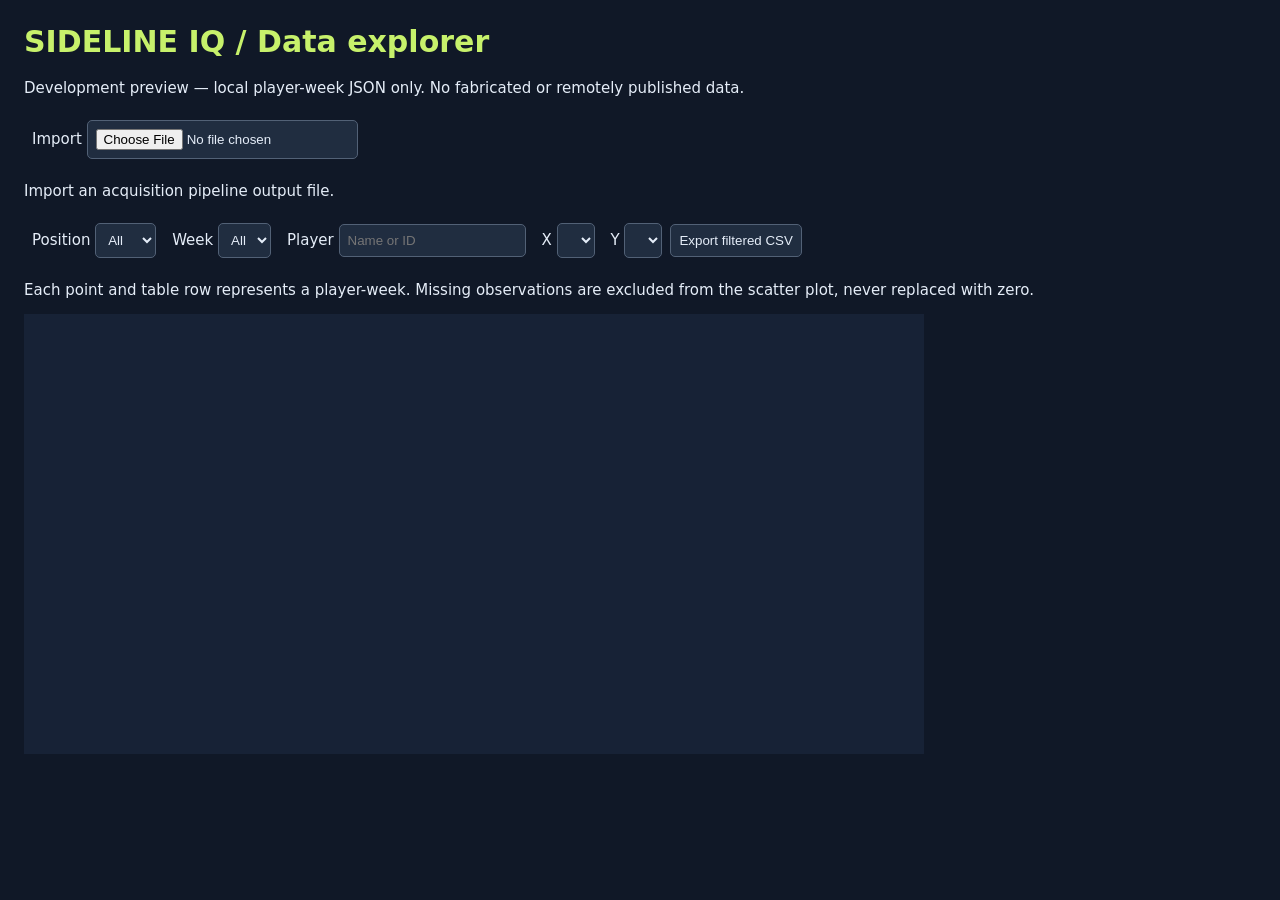
==== explorer-v2.html @ 8eb74c1b "Add local-only V2 explorer support: explorer-v2.html" ====
<!doctype html>
<html lang="en"><meta charset="utf-8"><meta name="viewport" content="width=device-width,initial-scale=1"><title>Sideline IQ | Data explorer preview</title>
<style>body{font:15px system-ui;background:#101827;color:#e5edf8;margin:24px}h1{color:#c7f16b}label{display:inline-block;margin:8px}input,select,button{background:#202d40;color:inherit;border:1px solid #526176;padding:8px;border-radius:5px}table{border-collapse:collapse;width:100%}td,th{padding:8px;text-align:right;border-bottom:1px solid #344156}td:first-child,th:first-child{text-align:left}th{cursor:pointer}section{overflow:auto;max-height:60vh}canvas{width:100%;max-width:900px;background:#172236}#status{white-space:pre-wrap}</style>
<h1>SIDELINE IQ / Data explorer</h1><p>Development preview — local player-week JSON only. No fabricated or remotely published data.</p>
<label>Import <input id="file" type="file" accept=".json"></label><p id="status" role="status">Import an acquisition pipeline output file.</p>
<label>Position <select id="pos"><option>All</option><option>QB</option><option>RB</option><option>WR</option><option>TE</option></select></label><label>Week <select id="week"><option>All</option></select></label><label>Player <input id="search" placeholder="Name or ID"></label><label>X <select id="x"></select></label><label>Y <select id="y"></select></label><button id="export">Export filtered CSV</button>
<p>Each point and table row represents a player-week. Missing observations are excluded from the scatter plot, never replaced with zero.</p><canvas id="chart" width="900" height="440"></canvas><p id="summary"></p><section><table id="table"></table></section>
<script>
'use strict';
const $=id=>document.getElementById(id), finite=v=>typeof v==='number'&&Number.isFinite(v), name=r=>r.player_display_name||r.player_name||r.player_id;
let rows=[],metrics=[],filtered=[],sort='week',direction=-1;
function options(el,values){el.replaceChildren(...values.map(v=>new Option(v,v)))}
function validate(p){if(!p||!Array.isArray(p.rows)||!p.rows.length||p.row_count!==p.rows.length)throw Error('Invalid or empty player-week payload');const seen=new Set();for(const r of p.rows){if(!r.player_id||!['QB','RB','WR','TE'].includes(r.position)||!Number.isInteger(r.week)||r.week<1||r.week>18||r.season!==p.season)throw Error('Invalid identity');const k=r.player_id+'|'+r.week;if(seen.has(k))throw Error('Duplicate '+k);seen.add(k)}return p.rows}
$('file').onchange=async()=>{try{const p=JSON.parse(await $('file').files[0].text());rows=validate(p);metrics=[...new Set(rows.flatMap(r=>Object.keys(r).filter(k=>finite(r[k])&&!['season','week'].includes(k))))].sort();if(!metrics.length)throw Error('No numeric metrics');options($('week'),['All',...new Set(rows.map(r=>r.week).sort((a,b)=>a-b))]);options($('x'),metrics);options($('y'),metrics);if(metrics.includes('targets'))$('x').value='targets';if(metrics.includes('receiving_yards'))$('y').value='receiving_yards';$('status').textContent=p.season+' | '+rows.length+' player-weeks | '+metrics.length+' numeric metrics | '+(p.source||'source unspecified');render()}catch(e){rows=[];metrics=[];filtered=[];$('status').textContent=e.message;$('table').replaceChildren();$('summary').textContent='';$('chart').getContext('2d').clearRect(0,0,900,440)}};
function render(){if(!rows.length)return;const q=$('search').value.toLowerCase();filtered=rows.filter(r=>($('pos').value==='All'||r.position===$('pos').value)&&($('week').value==='All'||String(r.week)===$('week').value)&&(!q||name(r).toLowerCase().includes(q)||r.player_id.includes(q)));const cols=[...new Set(['player','position','week','team',$('x').value,$('y').value])];const val=(r,k)=>k==='player'?name(r):k==='team'?(r.team||r.recent_team):r[k];filtered.sort((a,b)=>{const x=val(a,sort),y=val(b,sort);if(x==null)return y==null?0:1;if(y==null)return -1;return direction*(typeof x==='number'&&typeof y==='number'?x-y:String(x).localeCompare(String(y)))});const t=$('table');t.replaceChildren();const head=t.createTHead().insertRow();for(const k of cols){const th=document.createElement('th');th.textContent=k;th.tabIndex=0;th.onclick=()=>{direction=sort===k?-direction:-1;sort=k;render()};th.onkeydown=e=>{if(e.key==='Enter')th.click()};head.append(th)}const body=t.createTBody();for(const r of filtered.slice(0,500)){const tr=body.insertRow();for(const k of cols){const v=val(r,k);tr.insertCell().textContent=v==null?'—':finite(v)?String(Math.round(v*1000)/1000):String(v)}}plot();$('summary').textContent=filtered.length+' matching player-weeks; displaying up to 500 rows. CSV includes all matches.'}
function plot(){const c=$('chart'),g=c.getContext('2d'),x=$('x').value,y=$('y').value;g.clearRect(0,0,c.width,c.height);const p=filtered.filter(r=>finite(r[x])&&finite(r[y]));g.fillStyle='#cbd5e1';g.font='14px system-ui';if(!p.length){g.fillText('No complete observations',30,40);return}const xs=p.map(r=>r[x]),ys=p.map(r=>r[y]);let lo=Math.min(...xs),hi=Math.max(...xs),bot=Math.min(...ys),top=Math.max(...ys);if(lo===hi){lo--;hi++}if(bot===top){bot--;top++}const px=v=>70+(v-lo)/(hi-lo)*790,py=v=>380-(v-bot)/(top-bot)*340;g.strokeStyle='#94a3b8';g.beginPath();g.moveTo(70,40);g.lineTo(70,380);g.lineTo(860,380);g.stroke();for(let i=0;i<=5;i++){g.fillText((lo+(hi-lo)*i/5).toFixed(1),px(lo+(hi-lo)*i/5)-15,400);g.fillText((bot+(top-bot)*i/5).toFixed(1),4,py(bot+(top-bot)*i/5))}g.fillText(x,380,426);g.fillText(y,70,20);g.fillStyle='#c7f16b99';for(const r of p){g.beginPath();g.arc(px(r[x]),py(r[y]),3,0,Math.PI*2);g.fill()}}
for(const id of ['pos','week','search','x','y'])$(id).addEventListener('input',render);
$('export').onclick=()=>{if(!filtered.length)return;const cols=[...new Set(filtered.flatMap(Object.keys))];const quote=v=>{let s=String(v??'');if(typeof v==='string'&&/^[=+@\-\t\r]/.test(s))s="'"+s;return '"'+s.replaceAll('"','""')+'"'};const csv=[cols.map(quote).join(','),...filtered.map(r=>cols.map(k=>quote(r[k])).join(','))].join('\n');const url=URL.createObjectURL(new Blob([csv],{type:'text/csv'}));const a=document.createElement('a');a.href=url;a.download='sideline-player-week.csv';a.click();setTimeout(()=>URL.revokeObjectURL(url),1000)};
</script></html>
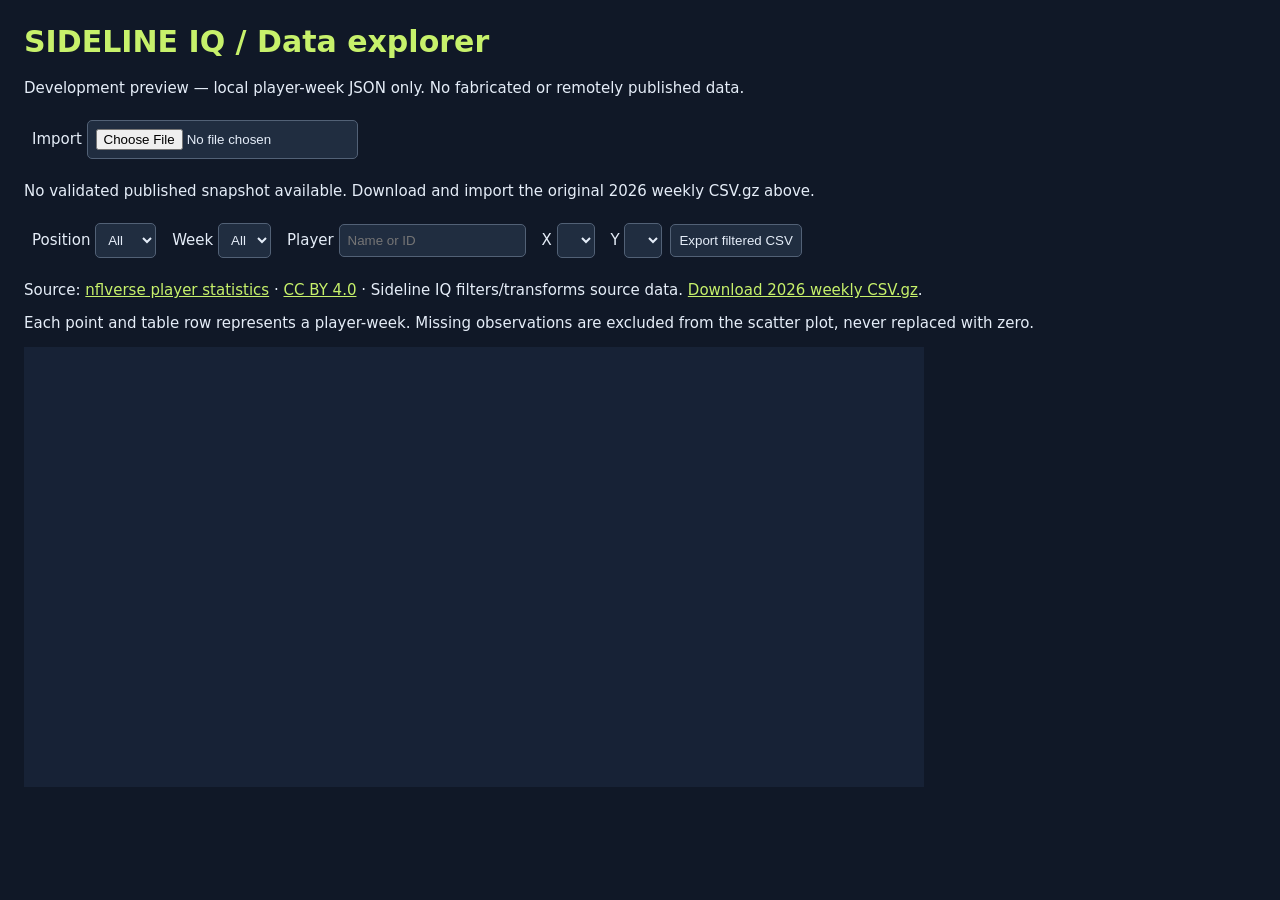
==== commit 460664f5: "Prepare static 2026 snapshot loading and direct CSV/gzip import" ====
--- a/explorer-v2.html
+++ b/explorer-v2.html
@@ -2,16 +2,33 @@
 <html lang="en"><meta charset="utf-8"><meta name="viewport" content="width=device-width,initial-scale=1"><title>Sideline IQ | Data explorer preview</title>
 <style>body{font:15px system-ui;background:#101827;color:#e5edf8;margin:24px}h1{color:#c7f16b}label{display:inline-block;margin:8px}input,select,button{background:#202d40;color:inherit;border:1px solid #526176;padding:8px;border-radius:5px}table{border-collapse:collapse;width:100%}td,th{padding:8px;text-align:right;border-bottom:1px solid #344156}td:first-child,th:first-child{text-align:left}th{cursor:pointer}section{overflow:auto;max-height:60vh}canvas{width:100%;max-width:900px;background:#172236}#status{white-space:pre-wrap}</style>
 <h1>SIDELINE IQ / Data explorer</h1><p>Development preview — local player-week JSON only. No fabricated or remotely published data.</p>
-<label>Import <input id="file" type="file" accept=".json"></label><p id="status" role="status">Import an acquisition pipeline output file.</p>
+<label>Import <input id="file" type="file" accept=".json,.csv,.gz"></label><p id="status" role="status">Looking for an approved 2026 snapshot. You can also import an original nflverse CSV or CSV.gz.</p>
 <label>Position <select id="pos"><option>All</option><option>QB</option><option>RB</option><option>WR</option><option>TE</option></select></label><label>Week <select id="week"><option>All</option></select></label><label>Player <input id="search" placeholder="Name or ID"></label><label>X <select id="x"></select></label><label>Y <select id="y"></select></label><button id="export">Export filtered CSV</button>
-<p>Each point and table row represents a player-week. Missing observations are excluded from the scatter plot, never replaced with zero.</p><canvas id="chart" width="900" height="440"></canvas><p id="summary"></p><section><table id="table"></table></section>
+<p>Source: <a style="color:#c7f16b" href="https://github.com/nflverse/nflverse-data/releases/tag/stats_player">nflverse player statistics</a> · <a style="color:#c7f16b" href="https://creativecommons.org/licenses/by/4.0/">CC BY 4.0</a> · Sideline IQ filters/transforms source data. <a style="color:#c7f16b" href="https://github.com/nflverse/nflverse-data/releases/download/stats_player/stats_player_week_2026.csv.gz">Download 2026 weekly CSV.gz</a>.</p><p>Each point and table row represents a player-week. Missing observations are excluded from the scatter plot, never replaced with zero.</p><canvas id="chart" width="900" height="440"></canvas><p id="summary"></p><section><table id="table"></table></section>
 <script>
 'use strict';
 const $=id=>document.getElementById(id), finite=v=>typeof v==='number'&&Number.isFinite(v), name=r=>r.player_display_name||r.player_name||r.player_id;
 let rows=[],metrics=[],filtered=[],sort='week',direction=-1;
 function options(el,values){el.replaceChildren(...values.map(v=>new Option(v,v)))}
 function validate(p){if(!p||!Array.isArray(p.rows)||!p.rows.length||p.row_count!==p.rows.length)throw Error('Invalid or empty player-week payload');const seen=new Set();for(const r of p.rows){if(!r.player_id||!['QB','RB','WR','TE'].includes(r.position)||!Number.isInteger(r.week)||r.week<1||r.week>18||r.season!==p.season)throw Error('Invalid identity');const k=r.player_id+'|'+r.week;if(seen.has(k))throw Error('Duplicate '+k);seen.add(k)}return p.rows}
-$('file').onchange=async()=>{try{const p=JSON.parse(await $('file').files[0].text());rows=validate(p);metrics=[...new Set(rows.flatMap(r=>Object.keys(r).filter(k=>finite(r[k])&&!['season','week'].includes(k))))].sort();if(!metrics.length)throw Error('No numeric metrics');options($('week'),['All',...new Set(rows.map(r=>r.week).sort((a,b)=>a-b))]);options($('x'),metrics);options($('y'),metrics);if(metrics.includes('targets'))$('x').value='targets';if(metrics.includes('receiving_yards'))$('y').value='receiving_yards';$('status').textContent=p.season+' | '+rows.length+' player-weeks | '+metrics.length+' numeric metrics | '+(p.source||'source unspecified');render()}catch(e){rows=[];metrics=[];filtered=[];$('status').textContent=e.message;$('table').replaceChildren();$('summary').textContent='';$('chart').getContext('2d').clearRect(0,0,900,440)}};
+function csvRows(text){
+ const out=[];let row=[],field='',quoted=false;
+ text=text.replace(/^\uFEFF/,'');
+ for(let i=0;i<text.length;i++){const ch=text[i];if(quoted){if(ch==='"'){if(text[i+1]==='"'){field+='"';i++}else quoted=false}else field+=ch}else if(ch==='"'&&field===''){quoted=true}else if(ch===','){row.push(field);field=''}else if(ch==='\n'||ch==='\r'){if(ch==='\r'&&text[i+1]==='\n')i++;row.push(field);if(row.some(v=>v!==''))out.push(row);row=[];field=''}else field+=ch}
+ if(quoted)throw Error('Unterminated CSV quote');if(row.length||field!==''){row.push(field);out.push(row)}return out;
+}
+function parseWeekly(text){
+ const [header,...data]=csvRows(text), required=['player_id','position','season_type','season','week'];
+ if(!header||required.some(k=>!header.includes(k))||new Set(header).size!==header.length)throw Error('Missing or duplicate required CSV columns');
+ const identity=new Set(['player_id','player_name','player_display_name','position','position_group','team','recent_team','opponent_team','season_type','headshot_url']);
+ const rows=[];for(const values of data){if(values.length!==header.length)throw Error('Malformed CSV row');const r=Object.fromEntries(header.map((k,i)=>[k,values[i]]));if(!['QB','RB','WR','TE'].includes(r.position)||r.season_type!=='REG'||r.season!=='2026')continue;
+ for(const k of header){if(identity.has(k))r[k]=r[k]||null;else r[k]=r[k].trim()!==''&&Number.isFinite(Number(r[k]))?Number(r[k]):null}rows.push(r)}
+ return {season:2026,source:'nflverse weekly player statistics (local CSV import; CC BY 4.0)',row_count:rows.length,rows};
+}
+function acceptPayload(p){rows=validate(p);metrics=[...new Set(rows.flatMap(r=>Object.keys(r).filter(k=>finite(r[k])&&!['season','week'].includes(k))))].sort();if(!metrics.length)throw Error('No numeric metrics');options($('week'),['All',...new Set(rows.map(r=>r.week).sort((a,b)=>a-b))]);options($('x'),metrics);options($('y'),metrics);if(metrics.includes('targets'))$('x').value='targets';if(metrics.includes('receiving_yards'))$('y').value='receiving_yards';$('status').textContent=p.season+' | '+rows.length+' player-weeks | '+metrics.length+' numeric metrics | '+(p.source||'source unspecified');render()}
+function showError(e){rows=[];metrics=[];filtered=[];$('status').textContent=e.message;$('table').replaceChildren();$('summary').textContent='';$('chart').getContext('2d').clearRect(0,0,900,440)}
+$('file').onchange=async()=>{try{const f=$('file').files[0];if(!f)return;let text;if(f.name.toLowerCase().endsWith('.gz')){if(typeof DecompressionStream==='undefined')throw Error('Your browser cannot decompress gzip. Extract the CSV first.');text=await new Response(f.stream().pipeThrough(new DecompressionStream('gzip'))).text()}else text=await f.text();acceptPayload(f.name.toLowerCase().endsWith('.json')?JSON.parse(text):parseWeekly(text))}catch(e){showError(e)}};
+(async()=>{try{const response=await fetch('./data/v2/player-week-2026.json',{cache:'no-cache'});if(!response.ok)throw Error('No published snapshot yet');acceptPayload(await response.json())}catch(e){if(!rows.length)$('status').textContent='No validated published snapshot available. Download and import the original 2026 weekly CSV.gz above.'}})();
 function render(){if(!rows.length)return;const q=$('search').value.toLowerCase();filtered=rows.filter(r=>($('pos').value==='All'||r.position===$('pos').value)&&($('week').value==='All'||String(r.week)===$('week').value)&&(!q||name(r).toLowerCase().includes(q)||r.player_id.includes(q)));const cols=[...new Set(['player','position','week','team',$('x').value,$('y').value])];const val=(r,k)=>k==='player'?name(r):k==='team'?(r.team||r.recent_team):r[k];filtered.sort((a,b)=>{const x=val(a,sort),y=val(b,sort);if(x==null)return y==null?0:1;if(y==null)return -1;return direction*(typeof x==='number'&&typeof y==='number'?x-y:String(x).localeCompare(String(y)))});const t=$('table');t.replaceChildren();const head=t.createTHead().insertRow();for(const k of cols){const th=document.createElement('th');th.textContent=k;th.tabIndex=0;th.onclick=()=>{direction=sort===k?-direction:-1;sort=k;render()};th.onkeydown=e=>{if(e.key==='Enter')th.click()};head.append(th)}const body=t.createTBody();for(const r of filtered.slice(0,500)){const tr=body.insertRow();for(const k of cols){const v=val(r,k);tr.insertCell().textContent=v==null?'—':finite(v)?String(Math.round(v*1000)/1000):String(v)}}plot();$('summary').textContent=filtered.length+' matching player-weeks; displaying up to 500 rows. CSV includes all matches.'}
 function plot(){const c=$('chart'),g=c.getContext('2d'),x=$('x').value,y=$('y').value;g.clearRect(0,0,c.width,c.height);const p=filtered.filter(r=>finite(r[x])&&finite(r[y]));g.fillStyle='#cbd5e1';g.font='14px system-ui';if(!p.length){g.fillText('No complete observations',30,40);return}const xs=p.map(r=>r[x]),ys=p.map(r=>r[y]);let lo=Math.min(...xs),hi=Math.max(...xs),bot=Math.min(...ys),top=Math.max(...ys);if(lo===hi){lo--;hi++}if(bot===top){bot--;top++}const px=v=>70+(v-lo)/(hi-lo)*790,py=v=>380-(v-bot)/(top-bot)*340;g.strokeStyle='#94a3b8';g.beginPath();g.moveTo(70,40);g.lineTo(70,380);g.lineTo(860,380);g.stroke();for(let i=0;i<=5;i++){g.fillText((lo+(hi-lo)*i/5).toFixed(1),px(lo+(hi-lo)*i/5)-15,400);g.fillText((bot+(top-bot)*i/5).toFixed(1),4,py(bot+(top-bot)*i/5))}g.fillText(x,380,426);g.fillText(y,70,20);g.fillStyle='#c7f16b99';for(const r of p){g.beginPath();g.arc(px(r[x]),py(r[y]),3,0,Math.PI*2);g.fill()}}
 for(const id of ['pos','week','search','x','y'])$(id).addEventListener('input',render);
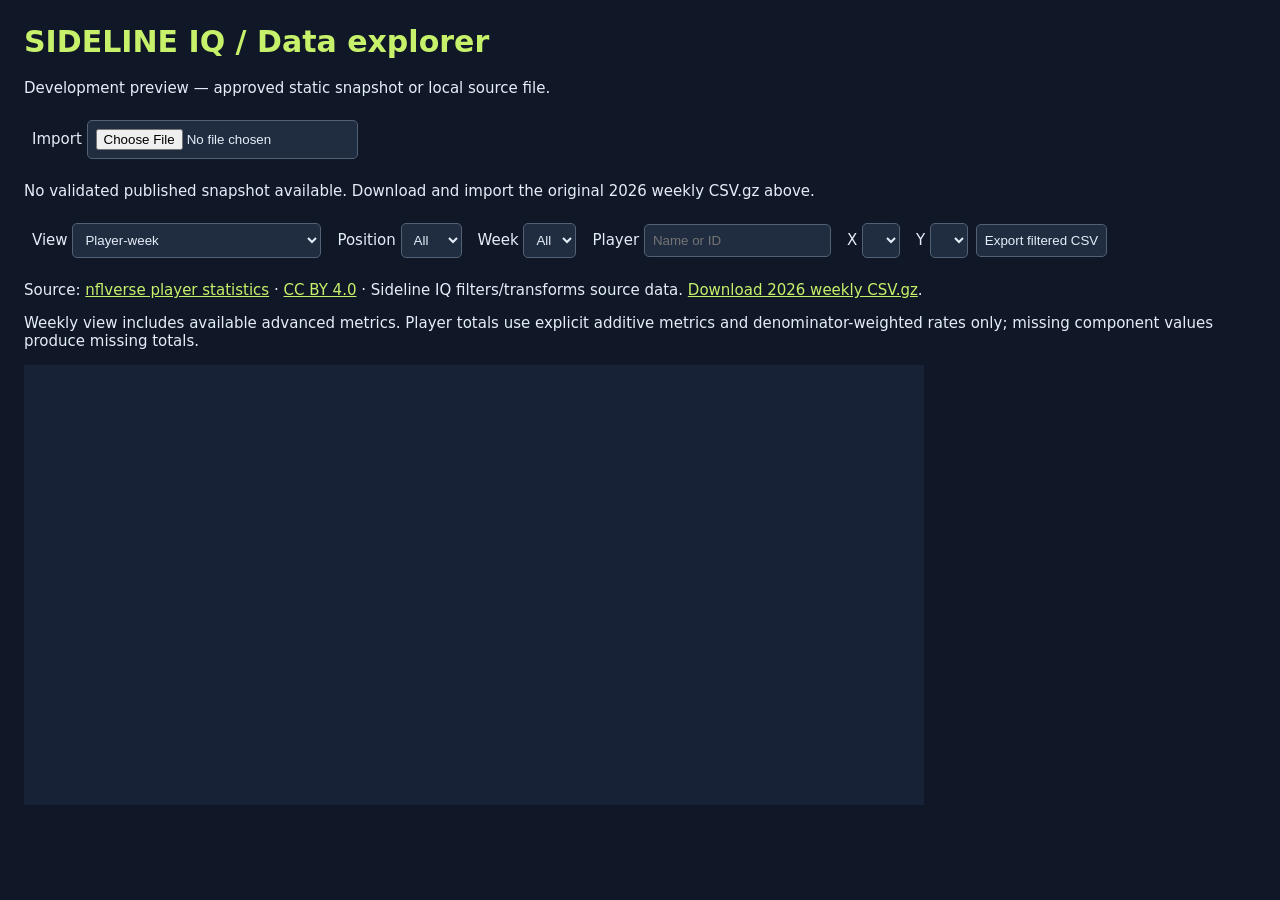
==== commit 640d63d8: "Expose player totals through selected week with safe aggregation" ====
--- a/explorer-v2.html
+++ b/explorer-v2.html
@@ -1,10 +1,11 @@
 <!doctype html>
 <html lang="en"><meta charset="utf-8"><meta name="viewport" content="width=device-width,initial-scale=1"><title>Sideline IQ | Data explorer preview</title>
 <style>body{font:15px system-ui;background:#101827;color:#e5edf8;margin:24px}h1{color:#c7f16b}label{display:inline-block;margin:8px}input,select,button{background:#202d40;color:inherit;border:1px solid #526176;padding:8px;border-radius:5px}table{border-collapse:collapse;width:100%}td,th{padding:8px;text-align:right;border-bottom:1px solid #344156}td:first-child,th:first-child{text-align:left}th{cursor:pointer}section{overflow:auto;max-height:60vh}canvas{width:100%;max-width:900px;background:#172236}#status{white-space:pre-wrap}</style>
-<h1>SIDELINE IQ / Data explorer</h1><p>Development preview — local player-week JSON only. No fabricated or remotely published data.</p>
+<h1>SIDELINE IQ / Data explorer</h1><p>Development preview — approved static snapshot or local source file.</p>
 <label>Import <input id="file" type="file" accept=".json,.csv,.gz"></label><p id="status" role="status">Looking for an approved 2026 snapshot. You can also import an original nflverse CSV or CSV.gz.</p>
-<label>Position <select id="pos"><option>All</option><option>QB</option><option>RB</option><option>WR</option><option>TE</option></select></label><label>Week <select id="week"><option>All</option></select></label><label>Player <input id="search" placeholder="Name or ID"></label><label>X <select id="x"></select></label><label>Y <select id="y"></select></label><button id="export">Export filtered CSV</button>
-<p>Source: <a style="color:#c7f16b" href="https://github.com/nflverse/nflverse-data/releases/tag/stats_player">nflverse player statistics</a> · <a style="color:#c7f16b" href="https://creativecommons.org/licenses/by/4.0/">CC BY 4.0</a> · Sideline IQ filters/transforms source data. <a style="color:#c7f16b" href="https://github.com/nflverse/nflverse-data/releases/download/stats_player/stats_player_week_2026.csv.gz">Download 2026 weekly CSV.gz</a>.</p><p>Each point and table row represents a player-week. Missing observations are excluded from the scatter plot, never replaced with zero.</p><canvas id="chart" width="900" height="440"></canvas><p id="summary"></p><section><table id="table"></table></section>
+<label>View <select id="grain"><option value="weekly">Player-week</option><option value="season">Player totals through selected week</option></select></label><label>Position <select id="pos"><option>All</option><option>QB</option><option>RB</option><option>WR</option><option>TE</option></select></label><label>Week <select id="week"><option>All</option></select></label><label>Player <input id="search" placeholder="Name or ID"></label><label>X <select id="x"></select></label><label>Y <select id="y"></select></label><button id="export">Export filtered CSV</button>
+<p>Source: <a style="color:#c7f16b" href="https://github.com/nflverse/nflverse-data/releases/tag/stats_player">nflverse player statistics</a> · <a style="color:#c7f16b" href="https://creativecommons.org/licenses/by/4.0/">CC BY 4.0</a> · Sideline IQ filters/transforms source data. <a style="color:#c7f16b" href="https://github.com/nflverse/nflverse-data/releases/download/stats_player/stats_player_week_2026.csv.gz">Download 2026 weekly CSV.gz</a>.</p><p>Weekly view includes available advanced metrics. Player totals use explicit additive metrics and denominator-weighted rates only; missing component values produce missing totals.</p><canvas id="chart" width="900" height="440"></canvas><p id="summary"></p><section><table id="table"></table></section>
+<script src="assets/aggregate-v2.js"></script>
 <script>
 'use strict';
 const $=id=>document.getElementById(id), finite=v=>typeof v==='number'&&Number.isFinite(v), name=r=>r.player_display_name||r.player_name||r.player_id;
@@ -20,17 +21,17 @@
 function parseWeekly(text){
  const [header,...data]=csvRows(text), required=['player_id','position','season_type','season','week'];
  if(!header||required.some(k=>!header.includes(k))||new Set(header).size!==header.length)throw Error('Missing or duplicate required CSV columns');
- const identity=new Set(['player_id','player_name','player_display_name','position','position_group','team','recent_team','opponent_team','season_type','headshot_url']);
+ const identity=new Set(['player_id','player_name','player_display_name','position','position_group','team','recent_team','opponent_team','season_type','headshot_url','game_id']);
  const rows=[];for(const values of data){if(values.length!==header.length)throw Error('Malformed CSV row');const r=Object.fromEntries(header.map((k,i)=>[k,values[i]]));if(!['QB','RB','WR','TE'].includes(r.position)||r.season_type!=='REG'||r.season!=='2026')continue;
  for(const k of header){if(identity.has(k))r[k]=r[k]||null;else r[k]=r[k].trim()!==''&&Number.isFinite(Number(r[k]))?Number(r[k]):null}rows.push(r)}
  return {season:2026,source:'nflverse weekly player statistics (local CSV import; CC BY 4.0)',row_count:rows.length,rows};
 }
-function acceptPayload(p){rows=validate(p);metrics=[...new Set(rows.flatMap(r=>Object.keys(r).filter(k=>finite(r[k])&&!['season','week'].includes(k))))].sort();if(!metrics.length)throw Error('No numeric metrics');options($('week'),['All',...new Set(rows.map(r=>r.week).sort((a,b)=>a-b))]);options($('x'),metrics);options($('y'),metrics);if(metrics.includes('targets'))$('x').value='targets';if(metrics.includes('receiving_yards'))$('y').value='receiving_yards';$('status').textContent=p.season+' | '+rows.length+' player-weeks | '+metrics.length+' numeric metrics | '+(p.source||'source unspecified');render()}
+function acceptPayload(p){rows=validate(p);metrics=[...new Set(rows.flatMap(r=>Object.keys(r).filter(k=>finite(r[k])&&!['season','week'].includes(k))))].sort();if(!metrics.length)throw Error('No numeric metrics');options($('week'),['All',...new Set(rows.map(r=>r.week).sort((a,b)=>a-b))]);$('grain').value='weekly';options($('x'),metrics);options($('y'),metrics);if(metrics.includes('targets'))$('x').value='targets';if(metrics.includes('receiving_yards'))$('y').value='receiving_yards';$('status').textContent=p.season+' | '+rows.length+' player-weeks | '+metrics.length+' numeric metrics | '+(p.source||'source unspecified');render()}
 function showError(e){rows=[];metrics=[];filtered=[];$('status').textContent=e.message;$('table').replaceChildren();$('summary').textContent='';$('chart').getContext('2d').clearRect(0,0,900,440)}
 $('file').onchange=async()=>{try{const f=$('file').files[0];if(!f)return;let text;if(f.name.toLowerCase().endsWith('.gz')){if(typeof DecompressionStream==='undefined')throw Error('Your browser cannot decompress gzip. Extract the CSV first.');text=await new Response(f.stream().pipeThrough(new DecompressionStream('gzip'))).text()}else text=await f.text();acceptPayload(f.name.toLowerCase().endsWith('.json')?JSON.parse(text):parseWeekly(text))}catch(e){showError(e)}};
-(async()=>{try{const response=await fetch('./data/v2/player-week-2026.json',{cache:'no-cache'});if(!response.ok)throw Error('No published snapshot yet');acceptPayload(await response.json())}catch(e){if(!rows.length)$('status').textContent='No validated published snapshot available. Download and import the original 2026 weekly CSV.gz above.'}})();
-function render(){if(!rows.length)return;const q=$('search').value.toLowerCase();filtered=rows.filter(r=>($('pos').value==='All'||r.position===$('pos').value)&&($('week').value==='All'||String(r.week)===$('week').value)&&(!q||name(r).toLowerCase().includes(q)||r.player_id.includes(q)));const cols=[...new Set(['player','position','week','team',$('x').value,$('y').value])];const val=(r,k)=>k==='player'?name(r):k==='team'?(r.team||r.recent_team):r[k];filtered.sort((a,b)=>{const x=val(a,sort),y=val(b,sort);if(x==null)return y==null?0:1;if(y==null)return -1;return direction*(typeof x==='number'&&typeof y==='number'?x-y:String(x).localeCompare(String(y)))});const t=$('table');t.replaceChildren();const head=t.createTHead().insertRow();for(const k of cols){const th=document.createElement('th');th.textContent=k;th.tabIndex=0;th.onclick=()=>{direction=sort===k?-direction:-1;sort=k;render()};th.onkeydown=e=>{if(e.key==='Enter')th.click()};head.append(th)}const body=t.createTBody();for(const r of filtered.slice(0,500)){const tr=body.insertRow();for(const k of cols){const v=val(r,k);tr.insertCell().textContent=v==null?'—':finite(v)?String(Math.round(v*1000)/1000):String(v)}}plot();$('summary').textContent=filtered.length+' matching player-weeks; displaying up to 500 rows. CSV includes all matches.'}
+(async()=>{try{const response=await fetch('./data/v2/player-week-2026.json',{cache:'no-cache'});if(!response.ok)throw Error('No published snapshot yet');const payload=await response.json();if(!$('file').files.length)acceptPayload(payload)}catch(e){if(!rows.length)$('status').textContent='No validated published snapshot available. Download and import the original 2026 weekly CSV.gz above.'}})();
+function render(){if(!rows.length)return;const q=$('search').value.toLowerCase(),season=$('grain').value==='season';const eligible=rows.filter(r=>$('week').value==='All'||(season?r.week<=Number($('week').value):String(r.week)===$('week').value));const view=season?SidelineAggregate.aggregate(eligible):eligible;const available=[...new Set(view.flatMap(r=>Object.keys(r).filter(k=>finite(r[k])&&!['season','week'].includes(k))))].sort();for(const id of ['x','y']){const el=$(id),old=el.value;if(Array.from(el.options).map(o=>o.value).join('|')!==available.join('|')){options(el,available);if(available.includes(old))el.value=old}}filtered=view.filter(r=>($('pos').value==='All'||r.position===$('pos').value)&&(!q||name(r).toLowerCase().includes(q)||r.player_id.includes(q)));const cols=[...new Set(['player','position','week','team',...(season?['observed_weeks']:[]),$('x').value,$('y').value])];const val=(r,k)=>k==='player'?name(r):k==='team'?(r.team||r.recent_team):r[k];filtered.sort((a,b)=>{const x=val(a,sort),y=val(b,sort);if(x==null)return y==null?0:1;if(y==null)return -1;return direction*(typeof x==='number'&&typeof y==='number'?x-y:String(x).localeCompare(String(y)))});const t=$('table');t.replaceChildren();const head=t.createTHead().insertRow();for(const k of cols){const th=document.createElement('th');th.textContent=k;th.tabIndex=0;th.onclick=()=>{direction=sort===k?-direction:-1;sort=k;render()};th.onkeydown=e=>{if(e.key==='Enter')th.click()};head.append(th)}const body=t.createTBody();for(const r of filtered.slice(0,500)){const tr=body.insertRow();for(const k of cols){const v=val(r,k);tr.insertCell().textContent=v==null?'—':finite(v)?String(Math.round(v*1000)/1000):String(v)}}plot();$('summary').textContent=filtered.length+(season?' matching player totals':' matching player-weeks')+'; displaying up to 500 rows. CSV includes all matches.'}
 function plot(){const c=$('chart'),g=c.getContext('2d'),x=$('x').value,y=$('y').value;g.clearRect(0,0,c.width,c.height);const p=filtered.filter(r=>finite(r[x])&&finite(r[y]));g.fillStyle='#cbd5e1';g.font='14px system-ui';if(!p.length){g.fillText('No complete observations',30,40);return}const xs=p.map(r=>r[x]),ys=p.map(r=>r[y]);let lo=Math.min(...xs),hi=Math.max(...xs),bot=Math.min(...ys),top=Math.max(...ys);if(lo===hi){lo--;hi++}if(bot===top){bot--;top++}const px=v=>70+(v-lo)/(hi-lo)*790,py=v=>380-(v-bot)/(top-bot)*340;g.strokeStyle='#94a3b8';g.beginPath();g.moveTo(70,40);g.lineTo(70,380);g.lineTo(860,380);g.stroke();for(let i=0;i<=5;i++){g.fillText((lo+(hi-lo)*i/5).toFixed(1),px(lo+(hi-lo)*i/5)-15,400);g.fillText((bot+(top-bot)*i/5).toFixed(1),4,py(bot+(top-bot)*i/5))}g.fillText(x,380,426);g.fillText(y,70,20);g.fillStyle='#c7f16b99';for(const r of p){g.beginPath();g.arc(px(r[x]),py(r[y]),3,0,Math.PI*2);g.fill()}}
-for(const id of ['pos','week','search','x','y'])$(id).addEventListener('input',render);
-$('export').onclick=()=>{if(!filtered.length)return;const cols=[...new Set(filtered.flatMap(Object.keys))];const quote=v=>{let s=String(v??'');if(typeof v==='string'&&/^[=+@\-\t\r]/.test(s))s="'"+s;return '"'+s.replaceAll('"','""')+'"'};const csv=[cols.map(quote).join(','),...filtered.map(r=>cols.map(k=>quote(r[k])).join(','))].join('\n');const url=URL.createObjectURL(new Blob([csv],{type:'text/csv'}));const a=document.createElement('a');a.href=url;a.download='sideline-player-week.csv';a.click();setTimeout(()=>URL.revokeObjectURL(url),1000)};
+for(const id of ['grain','pos','week','search','x','y'])$(id).addEventListener('input',render);
+$('export').onclick=()=>{if(!filtered.length)return;const cols=[...new Set(filtered.flatMap(Object.keys))];const quote=v=>{let s=String(v??'');if(typeof v==='string'&&/^[=+@\-\t\r]/.test(s))s="'"+s;return '"'+s.replaceAll('"','""')+'"'};const csv=[cols.map(quote).join(','),...filtered.map(r=>cols.map(k=>quote(r[k])).join(','))].join('\n');const url=URL.createObjectURL(new Blob([csv],{type:'text/csv'}));const a=document.createElement('a');a.href=url;a.download='sideline-'+$('grain').value+'.csv';a.click();setTimeout(()=>URL.revokeObjectURL(url),1000)};
 </script></html>
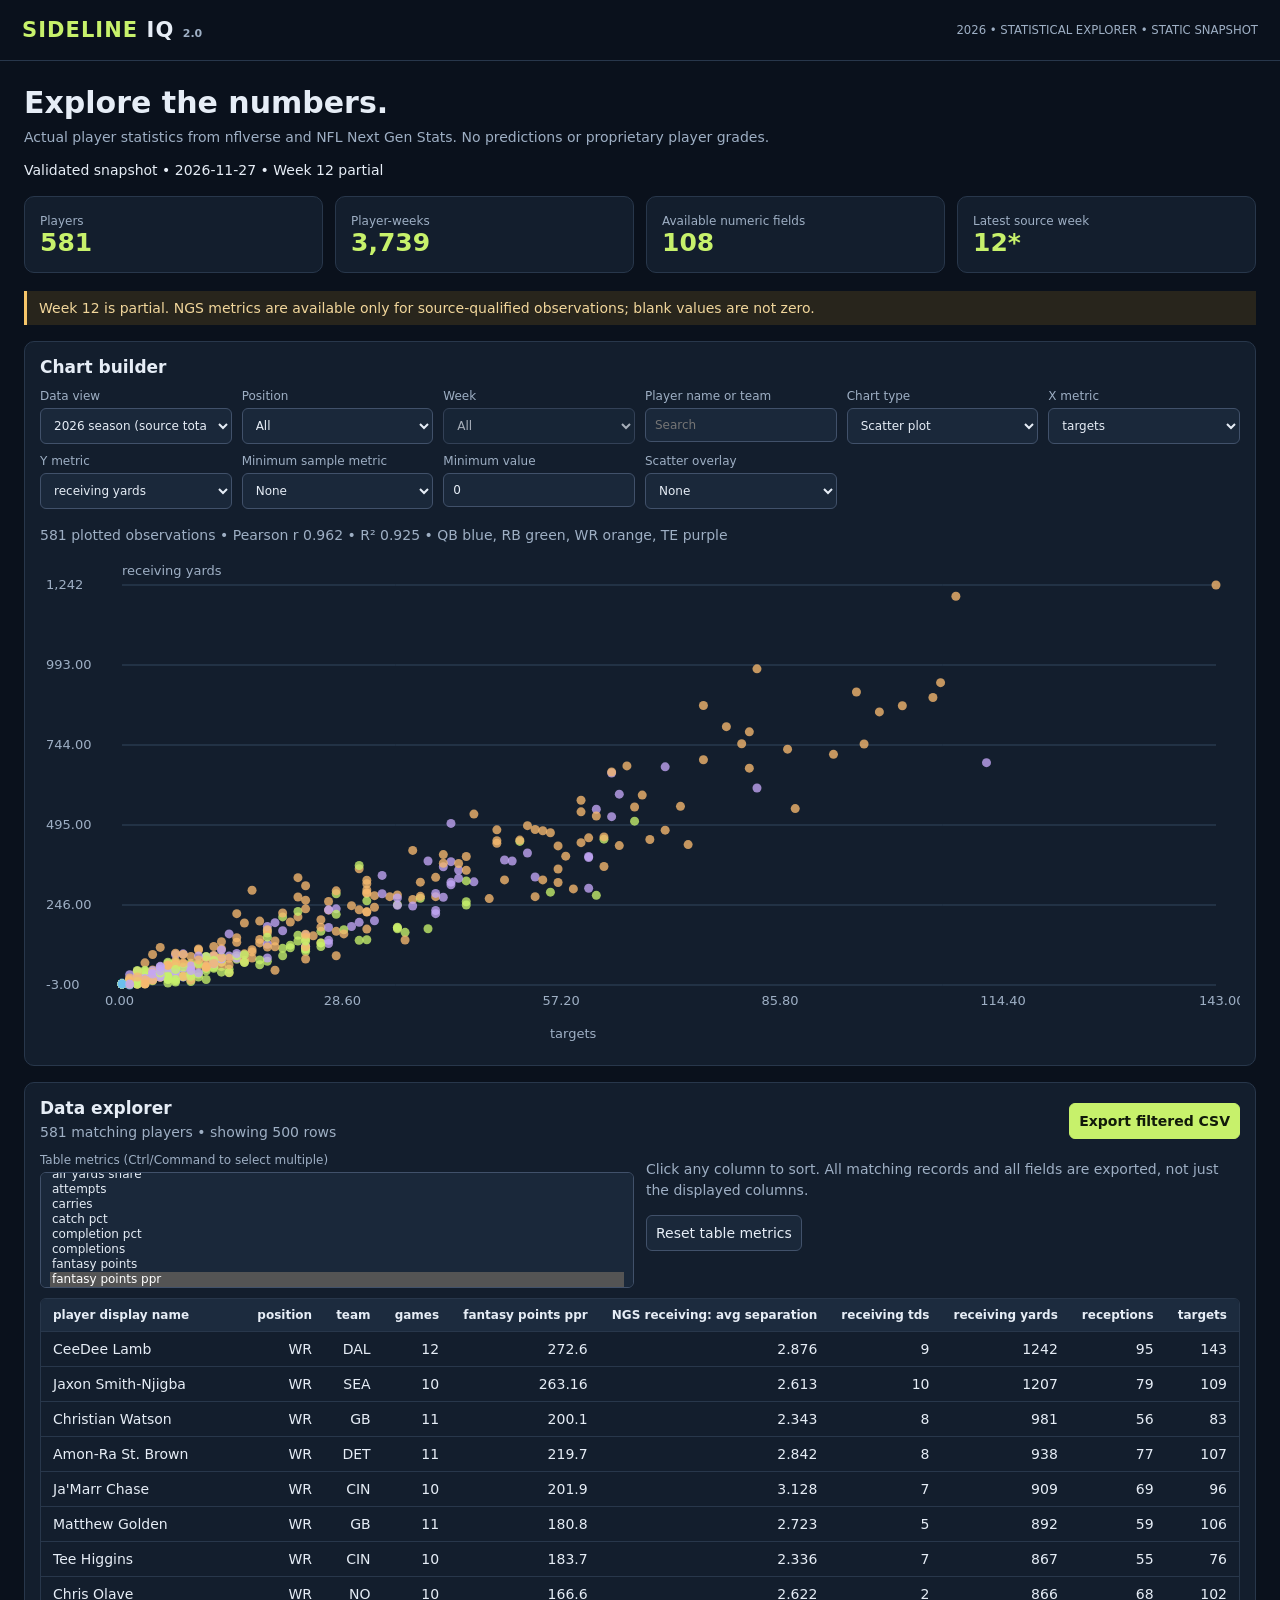
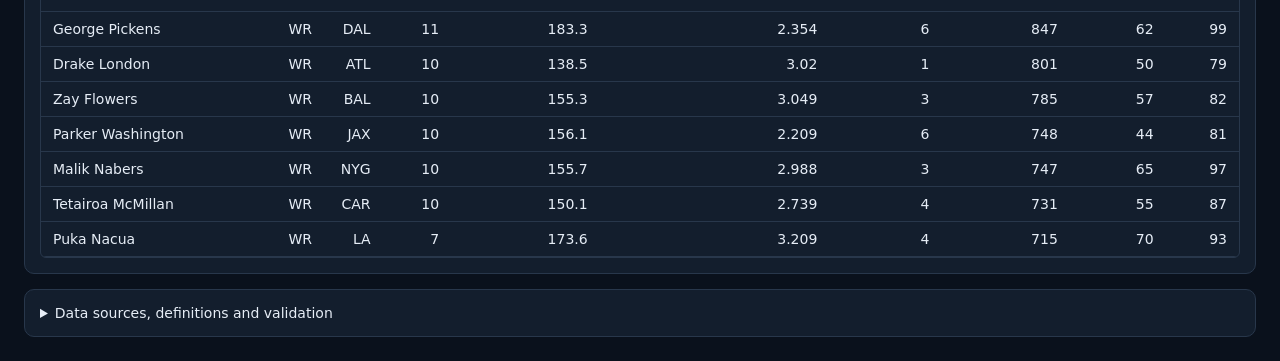
==== commit 0adbfc14: "Integrate validated 2026 player and Next Gen Stats snapshot with tested explorer" ====
--- a/explorer-v2.html
+++ b/explorer-v2.html
@@ -1,37 +1,26 @@
-<!doctype html>
-<html lang="en"><meta charset="utf-8"><meta name="viewport" content="width=device-width,initial-scale=1"><title>Sideline IQ | Data explorer preview</title>
-<style>body{font:15px system-ui;background:#101827;color:#e5edf8;margin:24px}h1{color:#c7f16b}label{display:inline-block;margin:8px}input,select,button{background:#202d40;color:inherit;border:1px solid #526176;padding:8px;border-radius:5px}table{border-collapse:collapse;width:100%}td,th{padding:8px;text-align:right;border-bottom:1px solid #344156}td:first-child,th:first-child{text-align:left}th{cursor:pointer}section{overflow:auto;max-height:60vh}canvas{width:100%;max-width:900px;background:#172236}#status{white-space:pre-wrap}</style>
-<h1>SIDELINE IQ / Data explorer</h1><p>Development preview — approved static snapshot or local source file.</p>
-<label>Import <input id="file" type="file" accept=".json,.csv,.gz"></label><p id="status" role="status">Looking for an approved 2026 snapshot. You can also import an original nflverse CSV or CSV.gz.</p>
-<label>View <select id="grain"><option value="weekly">Player-week</option><option value="season">Player totals through selected week</option></select></label><label>Position <select id="pos"><option>All</option><option>QB</option><option>RB</option><option>WR</option><option>TE</option></select></label><label>Week <select id="week"><option>All</option></select></label><label>Player <input id="search" placeholder="Name or ID"></label><label>X <select id="x"></select></label><label>Y <select id="y"></select></label><button id="export">Export filtered CSV</button>
-<p>Source: <a style="color:#c7f16b" href="https://github.com/nflverse/nflverse-data/releases/tag/stats_player">nflverse player statistics</a> · <a style="color:#c7f16b" href="https://creativecommons.org/licenses/by/4.0/">CC BY 4.0</a> · Sideline IQ filters/transforms source data. <a style="color:#c7f16b" href="https://github.com/nflverse/nflverse-data/releases/download/stats_player/stats_player_week_2026.csv.gz">Download 2026 weekly CSV.gz</a>.</p><p>Weekly view includes available advanced metrics. Player totals use explicit additive metrics and denominator-weighted rates only; missing component values produce missing totals.</p><canvas id="chart" width="900" height="440"></canvas><p id="summary"></p><section><table id="table"></table></section>
-<script src="assets/aggregate-v2.js"></script>
-<script>
+<!doctype html><html lang="en"><head><meta charset="utf-8"><meta name="viewport" content="width=device-width,initial-scale=1"><title>Sideline IQ 2.0 | 2026 Data Explorer</title><style>
+:root{color-scheme:dark;--bg:#0a111c;--panel:#131e2d;--line:#28374b;--text:#e6edf6;--muted:#9eafc4;--accent:#c7f16b}*{box-sizing:border-box}body{margin:0;background:var(--bg);color:var(--text);font:14px system-ui,sans-serif}header{border-bottom:1px solid var(--line);padding:18px max(22px,calc((100vw - 1440px)/2));display:flex;align-items:center;justify-content:space-between;gap:20px}header b{font-size:21px;letter-spacing:.05em;color:var(--accent)}header small,.muted{color:var(--muted)}main{max-width:1480px;margin:auto;padding:24px}h1{font-size:30px;margin:0 0 7px}h2{font-size:17px;margin:0 0 12px}p{line-height:1.5;margin:6px 0 14px}.cards{display:grid;grid-template-columns:repeat(4,minmax(0,1fr));gap:12px;margin:18px 0}.card,.panel{background:var(--panel);border:1px solid var(--line);border-radius:10px;padding:15px}.card strong{font-size:25px;display:block;color:var(--accent);font-variant-numeric:tabular-nums}.card span{color:var(--muted);font-size:12px}.filters{display:grid;grid-template-columns:repeat(auto-fit,minmax(165px,1fr));gap:10px;margin-bottom:16px}label{display:flex;flex-direction:column;gap:5px;font-size:12px;color:var(--muted)}select,input,button{background:#1a283a;color:var(--text);border:1px solid #41516a;border-radius:6px;padding:9px;min-width:0;font:inherit}button{cursor:pointer}button:hover{border-color:var(--accent)}button.primary{background:var(--accent);color:#111a0a;font-weight:700;border-color:var(--accent)}.chart{position:relative}.chart canvas{width:100%;height:auto;display:block;max-height:490px}.tooltip{position:absolute;pointer-events:none;background:#07101e;border:1px solid #688098;border-radius:6px;padding:8px;font-size:12px;display:none;white-space:pre-line;z-index:2}.toolbar{display:flex;gap:10px;align-items:center;justify-content:space-between;flex-wrap:wrap;margin-bottom:10px}.tablewrap{max-height:560px;overflow:auto;border:1px solid var(--line);border-radius:6px}table{border-collapse:collapse;min-width:100%;font-variant-numeric:tabular-nums;white-space:nowrap}th,td{padding:9px 12px;border-bottom:1px solid var(--line);text-align:right}th{position:sticky;top:0;background:#1c2b3e;cursor:pointer;font-size:12px}th:first-child,td:first-child{text-align:left}tbody tr:hover{background:#1e2c40}details{margin-top:15px}a{color:var(--accent)}.alert{border-left:3px solid #f6c66a;padding:9px 12px;background:#28251c;color:#f1d69b;margin-bottom:16px}.metrics{display:grid;grid-template-columns:1fr 1fr;gap:12px}.metrics select{height:116px}.status{font-size:12px;color:var(--muted);margin-top:10px}#status[data-error="true"]{color:#ff9b9b}@media(max-width:650px){main{padding:13px}.cards{grid-template-columns:1fr 1fr}.metrics{grid-template-columns:1fr}header{padding:14px}h1{font-size:24px}}
+</style></head><body><header><b>SIDELINE<span style="color:#e6edf6"> IQ</span> <small style="font-size:11px;letter-spacing:0">2.0</small></b><small>2026 • STATISTICAL EXPLORER • STATIC SNAPSHOT</small></header><main>
+<h1>Explore the numbers.</h1><p class="muted">Actual player statistics from nflverse and NFL Next Gen Stats. No predictions or proprietary player grades.</p><div id="status" role="status">Loading validated snapshot…</div><div class="cards"><div class="card"><span>Players</span><strong id="playerCount">—</strong></div><div class="card"><span>Player-weeks</span><strong id="weekCount">—</strong></div><div class="card"><span>Available numeric fields</span><strong id="metricCount">—</strong></div><div class="card"><span>Latest source week</span><strong id="latestWeek">—</strong></div></div><div class="alert">Week 12 is partial. NGS metrics are available only for source-qualified observations; blank values are not zero.</div>
+<div class="panel"><h2>Chart builder</h2><div class="filters"><label>Data view<select id="grain"><option value="season">2026 season (source totals)</option><option value="weekly">Player-week</option></select></label><label>Position<select id="position"><option>All</option><option>QB</option><option>RB</option><option>WR</option><option>TE</option></select></label><label>Week<select id="week"><option value="All">All weeks</option></select></label><label>Player name or team<input id="search" placeholder="Search"></label><label>Chart type<select id="chartType"><option value="scatter">Scatter plot</option><option value="bar">Top 20 bar chart</option><option value="trend">Weekly player trend</option></select></label><label>X metric<select id="x"></select></label><label>Y metric<select id="y"></select></label><label>Minimum sample metric<select id="minMetric"></select></label><label>Minimum value<input id="minValue" type="number" min="0" value="0"></label><label>Scatter overlay<select id="overlay"><option value="none">None</option><option value="regression">Linear trend</option><option value="quadrants">Mean quadrants</option></select></label></div><p id="chartSummary" class="muted"></p><div class="chart" id="chartWrap"><canvas id="canvas" width="1200" height="490" aria-label="Interactive statistical chart"></canvas><div class="tooltip" id="tooltip"></div></div></div>
+<div class="panel" style="margin-top:16px"><div class="toolbar"><div><h2 style="margin:0">Data explorer</h2><p id="summary" class="muted" style="margin:4px 0 0"></p></div><button class="primary" id="export">Export filtered CSV</button></div><div class="metrics"><label>Table metrics (Ctrl/Command to select multiple)<select id="columns" multiple></select></label><div><p class="muted">Click any column to sort. All matching records and all fields are exported, not just the displayed columns.</p><button id="resetCols">Reset table metrics</button></div></div><div class="tablewrap" style="margin-top:10px"><table id="table"></table></div></div>
+<details class="panel"><summary>Data sources, definitions and validation</summary><p>Source: <a href="https://github.com/nflverse/nflverse-data/releases/tag/stats_player">nflverse player statistics</a> and <a href="https://github.com/nflverse/nflverse-data/releases/tag/nextgen_stats">NFL Next Gen Stats via nflverse</a>. <a href="https://creativecommons.org/licenses/by/4.0/">CC BY 4.0</a> per nflverse data repository. Filtered, joined and derived ratios by Sideline IQ. No logos or headshots included.</p><p>Season view uses the original regular-season aggregate and NGS week-0 source records, not averages of weekly percentages. EPA per carry and per target are explicitly defined ratios. NGS percentage fields use source units; traditional share fields use source fractions. PFR advanced data, snaps and routes are not included.</p><pre id="audit" style="white-space:pre-wrap;font-size:12px"></pre></details></main>
+<script id="embedded" type="application/octet-stream">H4sIAAAAAAAC/+y9W3fbVpY1+lc4/NIvFGrfL3We7CSVq1NpJ1+n6/To4UFJkMW2TLopySl3j/Pfz5xrA+AGSNqphCrpUyzJsARRJLix9rrONdf/PnmzWC0v2uubJ3/+3yfX7eJ6vXryZ6NMmD9ZXL9cXzz58xP+dKL1iYlP5k+uFjd48Mtf2vb1kz9rM3/ydrG5WS6u6jNXi/ft5vrJn33S8yc8f/X+5Wb9C87YaPO8e5nuVP2gN+3NZnmGk1rF4WHVyYQnX18vb5Y4PbzK/z75+QUu2dr5kxfP8CiHV/jpC14KHv6vOBP1/ze8wtn6XbtZvGr5ZxrX4/E6hv/jjyz+D7h+x5/xtx7/O/wc8L/Gs0f8r/B/4v/4fcb/Fn+vFR+AJ9B4RpMdvsFTpohXXb26Hr3k28X19XL1it+O18XGybLwRL8qi5uzy/Z8/KjtSZzbLlEqf4Vv/0PPzdzO3dzPwzzO0zzPtZprPdfmP3Flm9vry/1XoiZX4sK+K1G7V8IHbq9E/+orac/a5bt91xJDmlyL1nsupn7YcFIeub0a8+uuplzOenW2vGrPt5L3H/2Ne/l+sTm/fjIs3/bn/k0MZ24Wm1ftTf+7t5RZ/tA/0c3oaW4mT1J+XtzctG/eynOcLTabZXv95D/xTte3m7P25QUuUaT/+mZxc91tB9mFL7lhm7Prd82r/5EHXC6MhxA/STG689MLfWHi2fmiTecXNruzRdsGHbL1OvozfXF6rs7a1qWFW+jskj+PC23PfHuqL3Adp+9v+KrRm6RNJ+DDZe97zfOsnFnEi1OjvWmt0fFCnZ/Z6LOKF+cXp6dnMVvtrb/wHo9pw3m6WJzb04X3F2fRnW5fUyunddbdi3bruO8lTYy6dQufvE0XeF6tzt25P/enNi7UaVDn561ftOf2DG/Lu7hIiwsf3eLCGHPmwqnevmTQKcXcv81yr/a9ojX5LGdvos4XxrYpnuezdG5ViOH84kIH1xq8yQujLk4vLtzphbVn8YyrcX56ZowO21e0Lpgc8Iqju7ppXx28qXpxFtrFIpy2p6dYMpvaqC6ydu3Z+Xk8xXs3uNsLfXpxnhYKa9jGC+2cOz9LJpmFXlQL7Kx1inugiJgI/uXNzdvrP//pT6+WN5e3p83Z+s2fVhdX0GjX7fDNyfniZvGnTXuFPdhe/+lm8epP9eXjFX7js6zav9+8alcv5dko+1fLs3Z1DVX65LPPZs/+NnONmr1tN7P+OWZ8jtmmFSux3rz/f2bYQ5vl6S2335+3D8MWL6fXm+vZYnU++/4v382+x6vNvmxXsx/5cs3sL8urm3bTns9n/7VertpzeeB5u1m+w/ebBZ7yenb6fvbj8ry9wu9nX/9rM/t+Pbtav8Iv1pvZZbs4v75c31zPlquzq9vz9ryhAV2+Wd4sijrA+v6MDTvTZtaZUVzvrKz+7Hq1eMs/5x99/+WPM2pAvLWLq/ZseMx/3y6ulhfLM3k+ub7Fu8XyanG6vFrevJ/PVuub2eLqalZuxExUYP98RWPyjbRYg007W+FZ3rXyoJmavVtc3bbX3VMUC4Z3dTEr2rf8GZ/qh7+8mC3O3y1WZ1iVs0u+jdWrebn6OS76Vp4eV8ZrODl9f8L/y+vhmeuVwdq9xXIvz+QyXm0W562sI6+kLFjz5D8HU85NcLa+un1T1rHbKcvzJ70D8vJ8ec3vXq4Wb9onW8/hSW8snpSnwn+v8Ijypzft4g3+W799u161q5uX3c8Q2LdXba/DK708tQtj9d7/tFxBkCojcL04e3398vr24oLy1Z0oz/Hyag1frDtzcfvmlFp+/GP/kP7ZF8vNzuuX51pc4HVfntEmVr+7WG7gwZ2vfxkZpPbtovrp7O26rX40b2/gx6y4eQY7drapHgAfqPoh1H9a/8apypbtsaJjc9j9tF2FyZl+IYbTozfWny1vrP9p9530v5G3MPxg6r+pfyNvYWTSx5Z+7AVMTfr25+pdTc8N72v4RX2LJy8yucnVk41XYzjfrcfw854VGX6n1fjHMP7L8W/LyhS5KGvyElZqQzkarn8488v6LR93/bY9Y/TAfXbd75p2tbi6KRJSvn8/vPl+hW7WN4ur6meu2PbkYnWzuH7/8i3UttyX8YmXb+WlKy/i5eIdbtASSuBm/fLmEpp2z+87HQC/sL4b00dxq6/OP/Kg7XKcL0UHrKj7pw989WrT4tt37Qr/TX75ZvH3yQVB291QCX/w5fD2rm+WUD7TR201Wn2a/+99E/KLm/Xt2WUvX/Vvp+pu+pf0aBY0E5PfjbXs/t+8fMunxu18NX2n7d8hS1yNX/PgvY95uThFrNY90aKzFfsW88Ba86bs+fWgiC5gqZft6uz95BfdFQx34eWrG1zF8tUltm97QXHaXE/+pBZYyP7kt/x/ek9Hv6vvaf2UB38pv9i54cM765f+w39fZJDh8PAXv/JhXCK+oX0Pf3t2s/85t9qTu5d/MtzQ8e+uoRI39f0e//rglt4+rL+Dot1eri9+zd+MbMj4V1uLMj4vSn5XqHfNzs4r7bl3o/f4fnG29/xwAw49AOf3bpt6g53xvpW72t1HCuboHH2C96MzZQ3EXZA3PXmSYfXGln70ZCObVz8pIgkGCvAb/+OJUidKGet8xl88XWzgEr9Yn78qW+5fnz2ZSzJMzyUN9lLpl09/+u7lD1//RNdXjvgZD3Jzp+aI5fBI/D8/0R7/K5yMc82zan4SGquSyl77ZFzSaa4bvK5DHBattspl/kXjnck59kc7z3M/t/iNnZ9YeUp+nuhGh2iNCiYo7b0ffrPvc3V7dbXzY6O2/4ZPbfD63dE02atk8OpNQlTq57nxWgczfM1PfBOCt3F7Rns8nVWNUzoaxMM5Z4WrbhKi2jh8ca0aWS0cdXcRyTbORo+VxA9BlUNSEadOum9U/xHnBo9W1hmlglY6h7nHiYBf2ei01i6Wd/nPPchV+8ZjrU74tia/xtuwKWsVUvTWJq/LRf7nvBfC4HKCQD3HBrlsf2EYenGx3pwfkMMf//Lyu6f4nRx+/MsTLP4cr6xFGPRwS4018+QhRCe20TlmnULIJgQT5yeuCSl5o6yPSpsoUoRbmrQSuYwe920eIHq4syLUWwE0TbI6QJaNisrEcCQBdI2Wf3j64BUEpYnKheEjzlOTs60++CZMSvVDDJ/SmkY5l33ETgs2GbxOxtNSPrFC3evyJgXsQl8Et9y/CEHC+8EesNjVBleSAzZiwhb1ysxdaAKfFm/ba274+xK00BiKlN8RM904qhgfA26stmkiZTkoB4n5drl5PftsfQvP5ZCme/7105ff/RtFjAf8hIdobO+5DkqEYpAx/F1UkkdtjAs5RusTbyAEBjcwZQWpx95MPhclF1XMAftVx5CzpowVxQkp3UoSBdZgPytng+K2PpaSg0IrB7m3uRIdiJ7TziQfy3Eem+CwCbBnIQTcsbgor6LORuuEt40LF2nTlFOoQm+VthA0KmguVSOLxUdQ4VHNJexCt/2YixKMckMD/qYSbirepGrJ1rkJBmKYEsQ6wjg402A/G5uhoKE93H0IYyxaz44/uAJmjwYMxuHaVYpGQ8OYsWxaaBKa4W9bhH2r2dOrq5b2/ecXu7L57Ol3L7/+/nP8thzx85MPy0YnIBM5OShAgYrPDAIuws03gB0UPSUXBtrHWMtV43z9CbHbCo5x3Imq0So7GEYbrE5O8YxNEEGNu6lUVtlUT2ixgnl3Fe//gLsd9EjlQifi9sG4ZGPp2tBnGIkDfApYFbgKGm8f6hrqS8k/rXp13alk+EG6CTD3xmFrwrdRoud0qs/oPZc0EcDyxLvne0mEswCnz1p6Lj6HSgi9Yp7jp83i3fJ69m17JZHcT1/sCuHnX3z/8tvPKLA84KfjiqCFPoy91jN5HqhzbQOvysIf0lgFbcTWl0/TDEabYhcpf/ynE94oHhqTznQOIKYG4udjyg6CmKpXjA1d1UY/PJGD80ybDE8UniAMujYJu9PDMUx0GeFXw7MyeEPOJ1G2g0GPvYcJv6BS9lSnWApY8AwHHB+Je7wx0WFRYuLHjmnV8DXKk8L/DKOP1Fuc6HOKkHKj8NyulqrgISRftqv17Mc3y5vLA0b3+7998/InStITfCdyh+91ZoRh9NjP13hVXDWtFKyP8rAC2WIFxINPMJoG+gQ6SgXRTtCtuLCsHI9zuoR4oBRBe38Rxg0mOqbIAMVBVR3B4vKZc2PlH+4LFgVC3ShbSSAku4FJxQIZHaFELN0GeJfw+H00iEGgORmTzB28PzgOsNGwvHg83VDK+/ZPS/hgtK+uA3qHTqPy5SPQjEIsclOpMEhDyNhZUDK80gA/efgVH0+ljbPRREQXu9dxH2Z3fP24TFyUT5Wmw92dPCTuM8jOIiTL8NKgNNzEWURcmlgP/XzxbrG6aWdPzxdvrg9Y5J145LiqELu/dw0jo2LxsRQkmsrNZDicViLv7i8a62Gi4LaX/[base64]/ouIhinpPoA9xjqWmt8Z+u4B7cSLx9weIBOIeLmbfCEmwKtiX2pqCShnw3uOoTOD4+xkgYy0J8aOh5mOIoMRsqHb+IoDnN5SBUF63L1wahK07nGxkVsBGGAUFqsXXVmZ8fsvoLG1el9MokFh83go+D0c09VIok7SUm7aS/Wq9nny1evDgnlz09/fPnDV1/zt09/ZOaQ3x9TMB3zhL4TTGhCTeNuG+wgC+cGVi0bCb1dnxnCBjQI0OEjOJWDzWJxq7SPEvcxcDvi3uUM20DXEdEwbAVkHRoA/lbxPotXonUjeRT/8EQzUa14pnRgseGB4H1aiAwsvU7VR2YYgvcGe4GQDbsPEtrQe8G6ucbVH3PJIWkJ7Lky0LmRqQSsFlYInil+FbxFxMMcjAl515/V44+dl3DMUUTfSyG8D8NnzHh27yvHEiGVEhO92bSr2c8LBM2bA/HKZ199/fKzp5DPJ93x2GJo+NlbTTjmogobGBGHBYenZKH6ioLUXYRLoRprRDmDoMXDxGCr412XuNl62HhHNzrCtaHg5c4wJ9ym9PCk7ogH7YZIWb7tZAIhtqHfC48ea2e3MmG05Pievmnbzezp6TkevmDA8WJPwPHZd1+8/Obpv+O35Yiff4NQuG2yRJcQ02QDhRmg1kN9y3WVmz6xUtqgF4r7a+lsJOeyrpMgnRfvtqGLgpfK+F0bi3AuO2aSxJAqeHNeIW5zCHV9mmRS3EPMpBxLv/WRzjb+gvZSEf6dpQeRzZ5FrsTFSuHhs8vN8nr2fL0WhMaHs26Sbyu5t2MqEJYZfF/nwsY3VhIbuKPauaA9jJXUyfqch6LeFbXhoqgRvvs09jhhx7yB24o9oVKGo0FtCgefHhcjAOdddQUecWpo7KNWJ/DwfXHEve21CfMDFuE2pCYqplEq8XBBKgbEGs5eLN6/Wa/ODwhIZWHE3ZHvjykgxGun/n7BVhjNTAa86oiIISEIhDOXJWAsigZvK/M9he7Ie09BQgzTHcUnt1AsEWYVz5CteEc6wStCYMjyRZ12SY2jA+4eohYw2m8/AlOF9Oi4IgZ6UUOusx/5O4YllhhZ0NJ4u0E0SS5lirFnlNwQFGYWg/[base64]/TUwVO0KmrZBQ0KGM/6NraeGbP8OyzxYZo+5/b1c3/HMj8f/ns5fOvv5dKO49f4iHwhKFOtLU9BKhTLtppFoSwCRuofGwWpVWCpYJjHBm1I+aEwVPw8qw4SdlZA0cHPqGDeCTRV129XQ+eF5QOHhIgBD5gayR9NFRRblhAlSMT9hEOKCIUVqFY4IQfX7trMGOhqk9FCSBhhjXhUDBlpebuRw/xeNfGY/0RIvrsJZNrhgIXXkx329/aTjmJGiCKKNAVNrTzhkUGqC/YxPpPWRigouhfkBgFGNbR6xtmTyJ+xiZ08Bx2L+g+SmbTN8K8F2/ynioAYiq4ebh+rJoNdlIFgAyzCvDd4r9vIcM/bdrF+S/t1dV9leZreJPrC1cI+VJS3lo4cibsBpBVaku8QAQAWWGHYD8YJ6V5MU14FFy/HJ0uZnr0HI9a4+2+x51V3UoEowRJOr2e/bBpr8/Wgs3dp9U+hzR8/7cv+WBxweR7KAKWpwj3q+6lVXme2YhJJzuxfS/Q81M0cqxpMHSF16VVub+NF0dTOTgmWufEhFNnIbWrchHMjzjscStgHzMSn9+h1BwDAR6g0lzo40/rWebMiDW3SBCqNOitiKuAPnAIX07gsDm4GIR+ZmKy+EyxyoNxfRoPdWWTYnqbl904Ok4+qeCg3stDFBexgxbRLieWwuG8aB9Y2/LEr0GlTZ/c54bJuN4LYAIt+qoyYRgZZA+HAO5mcinnuddNgv2ApYETaO295Nsm70OL/XPjtxZ3t6kkT22Et86OVpf0RL1B7miiv7pl38IQT+xLoH7/xcsfv6Bn9/0XdO++eHrsKqfdVjm1iDEFWCOowvVDQVsYZl8VmMy4ZkFbqSpBs0nOEEzMrYRtnMWe6gRrBY2omPq34f+GKudR4+Rp8bFEBQeKkjQMCBBgJZzGZjZVJGq1IIW+WWza89mX64uLQ5iOv778/IufBCLE4/d/fcLbbBF/q9DFjSed6lJxnolMYU4DBitHA388Eelxgsgb9yuFSJxLsgWtmxkNZtbP4G4oJ2hd3WXiB1gHNANEBwpVa7r16UiwDqZBXHeE4EjD9ZBVgW6C0FaJF8RgtvpZisfZ++0JVq2a7TNoKE4bieKFpsQCGIZoBcS8/RONVRRoT+iUIK8wwz/jvTIZ3pi3paA98d4F7wFH18GayLE8Ny0/XDY5ZvqMCJBYi0hZ0oQuCDZEUYuoaO+l1LUbhkBUsDrwY/rjfD/6HDE1/MCANYdRd1MlqKWM9NP7K+rA5avT9hDq7U6BHpTbAdWWS3kAXrrzsEMIwx2RWiPMpZ0mexWx2dsv8f22wa6SVAoCJOypnC3cf+W3hQsJgqQx41FrwC3uMvSCgs0Y4Y44GvdoCX4biUYWNXe2Pn0/e7ZZXl+3B/29py++hngQD4nvRErwvYlzRkm4dbpyv0yyc7htmu4d5Fhjj+EaAjsWXIOIKytYZsuEREGNE5mWsReDj+Kysz4rai5sHT4rGV9EwuxOgLvXVQuO4O9BzaXuaBrsoaqhhRgQV8kcQ61kqwcIHBrvD/5b/0Xgd9VMo6ExrSg7uHtwwKJkVA30tRm+RB1yFau2GYLbaBVc+RJsj5pH2Ir61QMUKxGC3ZeWBU+E63Zf0jTB7pSgicFOmem9ZCMxFCkkle6lIDJ+G1zoiOUP1RfRTtO08o73B28YXiJ8P6jGuANxswj+++LXzXKxmj0/+2xxcbFpDyWVf392T0tta1B4UFlsb2LuUSHaGaw38zNSRN9WS7tgF/cMEgibn1lYr17yZGIcBMUxUX8M93fSfdjyzDUHxiNuXO/omiXusBxFuPe2jBe6OoMJpnRXhCSaSmJ0iUPgycMcW4Vw0HBLamoJT/SrpT5pwviEOppDG6RpxM+DoFFLEnly87C6iJeSzoFBGs6YkaglwQCvN6/a2bfLm5urjxnZO0oh+/lQZKcijR34N0QixeErwiOKoxyK1eN0mtoJvFhm9XiPEEyFlZfWBjhgWjoBTVTKjey2kaL8gzONlsBRxlVwqenpWZWYpYxQIlItE7XpsWuck50rOHNXsom9+9lowTizAI/1gsMVE2sdGQrI0Lo6Arl39kDXFbm1yKxtW5eVZAlgK10tSNkO7arfrFfClfDi1+WU/3FtZdjb2gF2BKMZiLBgS6agZD+cmcPmU4lOtsc78CnugXZYPNtQ9xH0j4nbT/HpBF7KhiGoLZvHgMjucHcy4XAjfIQunjqbpmF2JvWfXQLZlX6vaTtK+Q18cM2SCtyFYDunfDhhUtHOWBGm66EKjRbQqE97eliOIesT0znKAQrGBi4A86TBIXbTu3ezEklIu7Rurc6lLPtsfbtZHcKR7HUSjwsTSPPYmzFIr/UCE2Clz0pxXJc+WT/oIyL/6SqMfTKqOVrKiL+ALyQlSgfvTbIpBEa6MGqfeagIyNBkNldTu0ELZYX7p6iloL0Mf0EL772JwWKfaWcECJCGMCH2/RSuIZxResIRgEMPwVhASYqMOjaFQdUF+KPZ7in/83VU0ZB2C2yElwIzwZ5IT2KyWqIk7Pie0vT8lr2AhxpVjwNhG3XYj53/3xM4sO27HB5pNLmv171XIvXdjMyV/bC4EfXwYnm2kNb2Fx+sGVSVg7uqIJ0Mhko6Fr2BIVLsTf5YDUn0I5wDonLhkBoBSCPKMgSMB68MNfzOc/zRakg7y1qJhDcUiR8Xbxb/1c5+aDdLMRj7JOKnZy8/Ew+mHH/6LX6M34ZSpditQ8bdUixHpxHEgXl4u/3BFIgFU6xWWyJtSxJK1z7IPlgFzCcCTraYJsuqsFiT4FyO8Alh3vUId1gU7iOVDNcMvtrgsRVXx7LCp2FNszh/EaZBQ1Aca9G5FhYrFcf2+nJxS5z7TcHffNgeiCUoVgHWnPgD5SXP5+cnptxBuNfz7OeZRTkEKvREmV9SltaqsUZlYZFQrjTiNCn3gAEiEty8R1MERlKD/[base64]/wR/rQLRdH1tdeJYMOv9XQz1a0HSjQqO0J0Dt4eaz9hSVHyk7zTD5ITaxsa3RwsdnOMZecJhzSYBh41h4vZpd3QzN4CaLUhO93SWmegqDsu/YLOV8ZCsmVkT8BUf52J6ZYs6IzUldLqHq/PHKRfwZr8fWQFjrxaX6Ag7V7MfF7Wm7uflY3XorVMd1p/5xlab72OsP4BYdOlS3MgQyjn62XpPO+MXt9eVH2ceEd6xwkGkjDCVOmiWwuU86b4b1FkH7nQgUNznWkrNnqfWE5AcaQSBe2mMDmxIE+1EHpzQRHv/Wb7VANOXA6rEdJVIamNxa07rGpdG1sfWfrkOG0pIjHjKiX4HlCYwzTUwIR1VmbjY12m7biGJn57SznY0zXYI52+HTlaSOnzw7Q2K4e4NV5aKzhaK2Fzqzow+xQkiIElRm/cYgDpfKFuKIe+khmL4RNw8fS1hUYgrLRn9qvVrdDiwW+xTOkHdkxrEkH+8AAz3A862cogcE2fYRklM4LwZmlHFPkFSJS+ch09NRwejBqSsOOu4VWz48AWNp4qDHT6jnGvWMLWNzIC0/m0hSqNOBKdoq3H++uFy/aQ/lb/[base64]/sWRAgZomv15yZJq7F002fh98I/TPqi8GH2Zi0/Zgn2E8WNRi4Nl5XbUcCwEKGSdmX6xebYQO/oNcUCK+IsnH9thdL7JaQBNCEGe9iwQj5GR93VmEGzhurSLqz9dfAizccu4gnKTLrh3rUz2qbFxosQw97UNMbjtPwJkndiQHUhhZhBuw/l52BfSFycTwSfPAyGkfLL9thPsHRl0TJuXZWIxwhlomcaDI9swumrDz2VXls8cQyfSqfc74LozkyRdCneX57Pv/Wr++PSBP2xJJVSg5pkRJRWRAISTaUEoAKRk9m4iIrjBDHU90ypiTY69EdWi6HlPHRiIoCZIT8jiOAZPkKh4io06MUuPAW2WdU+MNe7wZSE0gmFtAEsE6Zoa8EWHyQ2bL983YcKsssXkqRxLSukxWLSNNZoRXGbLYRb/z9mHDekCqfNubF2xv7FLPZow4qpJk4cXpIodvb9++/VhK4W5iQLpkdqi4kV9M3ivi/0TSLAQebM4e2tLUhH6FtUdmr9RO1oVKqa4I21FfP7esf9w+md7BJe/6ZDpuG2cdtBWiDbhmTBnYWlSMHtr8v1yf/7Jczb7ZNAfkZUi5M9le8u7/OHSgCh9PCvkl/bVsvFNOj8ybEGgP6dOScWcF0GkbpPVDDw69tB9OYZ8jw+8EK2Sw9XJ/[base64]/Re+U4jww8NINSVbhAoKafbj2eXtlfRY7xOqZ//nLy+/+uv/[base64]/RPwKr89CfWpwCL3M2gqiZ8WqxX7m27PC3pgn444BtbkgxRXeoipB+iRTrjERL5FxIR2lHcpt8/ssFyV2Qkw6dCpxd9l8ZzDONi/lsdAW3IBu0d9u7cMea4CsE7WtZIH/Cil+M3r2dPV+ab95fqQybhrzjM2bbpegwt5t4TOVGawGpYGQ5LfQ/aP3G41oIPIeynJWw/3LVrDwTjCwicwBKGpJmypqrq6JpMv+iHmXkjcOsp+G58ze9JIwiNAFzXmO2ZPlsVCsOWT6b95T0K00/LpOrYl4mCTFB3Zl888tvJWwEcmOgXn2TMw2q3P7VLE7onEzeCz0JKbCD848hV0jZZ2MQdh1Hiz2My+4TjQg2CmvfKnWQaYc0BNN2+qME3NyTSq+Y98tgEeLIRBC8cFE59JkRbasJ8/qY4djV6Y4lgFgpzZUhcF/hZrzD+Lx97gQQmBovW+6lD67Wgm4WrPoTuSq5Y9OxK11GQKklbdEk9J3SdlsgGqyKqP7YBITpKPWNccLcc20/POwkwlM6kKP9VA/OKasQjFoc2I3UORpQQInKOjC1FAPBhc0mxIcrEhLxk9NQ4Nu5/xP6lARDj2aieNtst9IA3MBLSx13/a9osFY1z/+e3mcvFm9uOb9zeX7X0pwl3LKOlonT3BVFCEIe4axglzGg2jQ5iV2M/mhY4b+oIdoVmCOpXCJ8O4s6yVPEDNUh6++TAP6BBGSQBVgqnjFidYHOg1EMlcjaQIOYjBsh81JUalHfVeYQIN1pCzOUPUvQoSnk9qf0wlG2/ZhKUiu+AlDR0ZlSK8Qmw25loXTgH9EF1nmG5OkSP1TJbspoV7S66vzNF7jLJI36KdIm0II8sBXiydi10WUMyklrkqjrqWLHhGkVmCuSSyfqocqXp3B6EMTZBGbYVKvCytOHVAqZBHQpV77v4v2+vl2evl/fjeZMuLqZMqjtMp7KHYB87CWAjlp6n5HJsOXFSObi9/P0w8dpPChnKhjDv0zHYEZoQgViNPvMweSw+x6lVohGD84GVldm5aSfcoV+8gS0S0MRzJx4e5ARUToUZHdiimTsRc4yJ9Mq28Fvp/ZoFol6KBE8JnZRLI7yl7jC2b2XkNIQwZKmRwtJzUsRU52EYqzTlpMxD2smfw+K8O9nYfJ+mo/TzZIVfNJj/ncHWQhSIVFTRJsC22Ygzt+FqMVjHDOzXQfaPWhGL1JmMlhC90TB5Pkgtr/PZz1NNdWF7vMn9I7igoA44BI1HKTl86AewFj5LKuCa/Q+RBhIeT2QNRsYEiC3FxJOc9NH1IZPWDL4gbj/gAEW8sI1yOth/87ki7LodExI0sOnwqggBhboR2k7cacm5lEIDcwFoMvbAoXy4+X2zaq9lXnDJ7HwSin5JJvzuZlATH/2zxut3Mni/eXyzbq0NjWveUUY0l3kIyu2JrTnhi3gF4GY0Y9qI4Mu4lHDMb6qXrA8EarUzkUA6xTuyUSbk/Sqe2aBAvUzq7T/IscVKpoaMTtT0G/RNDRBamXXfkqCAbKkNhGmmdHwBGgm6TbVG+LJPigWUFNheTns9JqDdCmFjf0J9jAz3/RqZvkud7qPJy2oQ4aaG6wpyaymYz0OduTWZsTxi6R8t+1f7VWHdQYQtyoZ1GxBA5DyQblm48Xp7TciVVT8N+H67f5H04wlUmZ8KB4cPwcBHA4z4400H2RjIdBdp7fTkM3tybjtjn+huZT8gOctONv+5SBxxFo8hgK8P22GEMGYaXmFlu56zVJGUAb7rBsCnKTGtOx/[base64]/5h9l9ToSIBA6psCqlGHfEOuTSYzqD2V2tD+rpPfAoemPa9g2jvnftTNGpNiumgLCdONwRQuAaQ4JlosXII1vkeeL16Ls2zx338eOyvr7D0/1q+wznSwjLXq9Pl7Pn7ft2c6h0dxzqAD2vh99Y8tIyuoF5S6Pwj1Z+yKsaSdPKYBqEW1GzeoM/CDXOqem3gigh4S2uLJvKkvdHWIXXQ8CALa2EiMcEEiBCz8SYxrw7bDFjivrRjjYpg177lJcpe2R6RwwXjVRybMPDZy06wvT/ze31zfKsnX21FJrru5stEQjmHiJFQv20z5yBiOgm60lyVKttoKhL0gtiYTgu0CP4KfNh9fAY9XtmS/SVIo7Xso93vNYBZBx5j62lWx1SwYVNFrqWGOkQ+Mv6muzBz9ebdnF7X+gTiSL6SD/OUwe0ZSrccK6mMcmO2H53MLgDR2D5KrPY+gYBRB62UAwbNhNCA7Hjd5STF9j0ow4F45BArTC3hKNwhhBHYOqa8o0ob6L3ry8JI/n89mq5egi0+QMk19PZFp48+GIjUzEAz6fE+aVvrvbTPrGc7CxkJQFGAPp/vVq8WZ63s/93cXZ2CRVxyCHZ2+B77CqbH/LhPf4EYVhy8EBoH43bLbNNR8azFYLDXbuj+CGG5KUcvBq9z2nslopqeMxCUXWA1PiT8brWUmEoFd8K3fLz281m8f7Xj4WxxD+n0YYmW4lADRFY0u8jm5YVXkZpgyJpCdQTyW7K/Zgq/[base64]/56tXx3cCLwHcuS5KOH0FjUliA02G1MuixpSKiItJowHdY4liT5ayzuGP1mObWIGHM4X3nU1mMe99zXvk5VEiRabyVDIerTbJtTEKW6B4x9h0Kj9W65mv24XL26am8WB+cnHgfYHOY61Oof8h4ih95nwfRP2sCMGcZWCKUWGwaUipHjOTMpKkcxruC6Wesc50lOVJm/Lbx85GMulEU6GbhpCvvFm5HGuXOO63tOioSdkRF+8FZ8SaJqEzNrlClFolGb6HVmjhjbTedagAIDmp/Wq/ezH9ZXV4dZHL//2zcvf5L+r3LEz79BeOK2naLUuUPGZeJWQ5CFxGPbSSEZlGpmZycgcIMs/K/s/eimn+wFj41LKeLV1o6vK13znOxGbIxzo+k5liTOjxdO5ktupK+B664GrjIcA8SHmlDXjk2DzHfOYoVibZVwx2hkNu2r2efrzc3Z5X3Byz6VwH9vCRzK2IkaeDP7tl2t2vP3h9rOd2cffbqTD+pOQr/x9mzaX2Y/Lt68PTiS4I6xeQIpqKLP3I93Z6Ng9BxXVjh9xndvl3RV3IH65CiN3mRpfnjc432mPJX9sJ+9/JVsH8ky7zWxnJl1LRtOvMVvZ8/bm7PF1cVHk1ZV6uq4QalWW4IAdnd7Ac41sOtkqJdBBLz927aERs6VFgHEZVmQmqr6EqAmqVyHo3g9HNhg+2M9BNQ9VIZex/ScEIs4Q1QEPGUWuTTbVTT57GRqpsEP7GvZUvG64VA6wJ20SzTecjgvto8iw604h1zK4YzbhzB34zkMkt4Z3ZqRUNF0fL9eXM7+slgd5KzsDQdNRrEeR2/U7VuqXCqF/RNP3l7shsRETQ5upG9CmRGg/[base64]/nMsyrC5U3o1QG3LylpZhx4iZshklw+x2Tjo7YBiLVpTLHTGAJ02FVyFCuCT36pmrt8nIlMf4B5vtSpBQ9B8a5gq1zBXiUBdsr1pKKmK25+vVzav1m/ZgYuw4lXwDn6z3WGhH6HEQoIdtDWsSqtxG5xzrrmong4HJKIkQW3HoJzzkMQdEKlOT6i/JvBKCmeFM08KXSZjGQTfD/bNZ9cQUHfLDw082d9slDFc8Bl/oHYghVv2EMcW5reK0lqpKQUUGGARmpCJ59YTyc3KizF/TTijHsYpGC1GdPSJa5Nd718ROBJLR+pRcztKUwV5WzlNK2PbYuiP5yyJ/v1yvV7NvV+u/fxREckfJES38qFumJfGlZWxF4hAkM4YJUBMLPd2k005Bb7Hj0miqN2EsIHQG68FGoOTGNjCS8fmRw0aGYUpVG+Z4WStpiMr1Qfl367PX/wBoVcZc6NSPWj2JXfEF2kMZOr2MqRNb5SFzLJdwvBkrxZbz6VSpKzfUkgY+Cy4ZXlfXFF4BYjsLxdmgBMj77II5Emsuye9Td8SBns+2cOhK1zNL0jX3tnRM1Wd2pl5wTrRmg6NJnHsulXIVXN1FVcjA02i8qib/QOw/w6GhF8Tg10MvvJQshkew26PRnF3sAoEzSu9ez4MYepHY17mvfA1JcYpck5wnq6cppCizoz9frJbt1TCP8MNkBhXICfKFpySrc9cP182eJIkFljxBhiELjvPFnYd9sIzTFIJaxFrRMVjrmgfgGUXcU/h7gSQIcZiC7ip0LmkyyGfmdYk+jpNLzGxnkwPMmMxEG0ZjOMSUegugkQUONfS9dOikwPKxSuzEkO7+kavH9oBMRB5MHRv6hVMK0ZVMZwmhmtPCm1qP62BTsPAa1M6jmQfpZckBIqk5E49P6Oww4kMRjw/bj4g2ZIPTqewhT65viUOCvZcQY/JGNLWB9bg83Pru3Wwb3WsJnt73HREW89u2p2umQW8hyD8e5MY8wgjg7QBWYWqxRO0EKmGlY80/Tqpzl7ZwDDL1CgZB+L/g9AQvXPdm8PLTJPe5p2UZNhnBUiZRsvalGxe7KGXLTJhNowHAumjFh5j4ihBHAi06mhP4uCbKDvSTNmGWiZ1MXYCWTlEapKjm04Q/g7zmfddyFjpoo9k4E7EuqUuGYc9uz7g47oqXOcV+/JzTF9HzQhG8c8/Zu+8dJ8viXmlf52FTFubW9fn72c+Xy5tDfaPPv3768rt/o0z+m2A6nt4dgtQOCNIgOitgS0Inh49Nzds3FU0FWMSgI+fajkmi/7hw0vGqbkWBuVxpUPhlwdG/lx8Ait1xBpUkQd51IkHCPnqIjWN+K8GkZFXy56Zr22MCD4YlDUeJPqfch5rzSaGgc/JeRRlNri0tZWQwB5GphZGZLv0gC+4IBlWlBjLDG7LtG/EAOMmezW5GeJsdmSdgtqAMrESY1EzOjPRI5tyW3sYjZB71lOGEgmljahZLJXE+dlSArs+aA7jcHoLzCf5z8nLJu0rlC49VME6ZSMhenVsLiCuYIlmerWefr385vzo0wPE4FaK07W5Q0kDsONgH/payepQDZdwatrUjUx6eSf4CNSNtmGHSt0Bp9PWXrCOkLnXHYkphP4wtRz1upWDi+tGSkDdlpJnpp1sXHC85u+BReVY/cqE/YC7ScVsbBI6mlpQyOqj5toGknJ6W2Xcvnt0NeXSaD0l2QQ3lLAQ57JRnOHekSJUgVft4M6p7cMwnAvMnjlmTgsnujDgM8B/LhKjFzSUs1E+L91frzUdb6H5Pywsc/pw6/zcKZXEyDiqSCQ2ZTu876kTJwG+hy5KMJ6NADlCgnPOttXI7CIM9xRhRBKFq8U41qx1VgfF3qgts46KqrQNpqqoWDSfjapUpsV+W0lxTodiM1oWhGeYH0R1DAQ2zLYQ/WLPM4DohYBIyIxejsPUmYReVAei6frGjlR9HF6jofccumx8n2XypIgY2STrvs+Ylyi4nOB06Hlp+BDyD7XLiPl+dvp/9sNi8Xn7Aa+pjuyHAO25u1Qx2KRfeer4TsqVbh52FSHw8d3r3favo6q+SfK3oYUtW3+P25WzJ4TVCPSqC6x95Ecj2lehQwRHgTisEF1FBGMJYOLwRcrKzywWC/h+WNzdvFqv7ArowzTpM5cH+IyJDAlo2cRps9g70avrcVhN9rBOUe8s+O2d0TLb6qvp9OZYnPV4odPFm8qRWY/r2391f9O07Di41V1iznGNH4iOtFotbxmPtarVcvTrU23fH3Raj8LzzkbEXUhDFApc1jMYP9O3hoxEYIhtqNOmSLMoOStVHjpzzn2ba7yxqLQ3BifuzOYc4fLd+136sq287IJM4GjO3KUrA7PAyZfihE05fpnmF+9blTDrzFBMJLE9yE6RTG6YP/rYyfSaco8c0h6gToqRZ+Inbec69bCBCxLuARxy9+92pcF1mPgkJZeqO0FyIRKvCIDme3DB/lSVtei6kp2M8QSKrgdsizHMz4rpA8BEaAofIa41z5AdqQpKpAvRmbIr17MM04srQhcpT7IKHV2TqFN3J5IQmZxTdClhY7ckoKzA6OEQ64lw290OZ40v/l9nt2t/x03fu7dRND0Q7PP1m9vny6kp8oX0O+mdfff3ys6cv6DuV429CS/m52TrIJEtKMqMPIsxhDXv60n/TrM0myb9H23uxb3Sl05Gz2r2Ay/zOPRYqk8//RfjtZz/+sry4+fh9FmycfP+PB2Ks2vYTo2Wih03M8pJTtJSHB6+lJjMh/31hq9ds09Gsh0Zdt3mZDmOQ6myhZJLJ34I/kJRa6UoPUJdcFA/[base64]/Az4673uDJQ2WeJhMrssdSSNXXv2hp6+ScqWcebOYXYRxJfTI1OUNW7ropK/+89t37Wa1OKSXtqOdZahzGfD8qSnyITVFsqi11SlftZvTMqhyXyi/d1I3kTr4IvetTME96WgwCLKLVBInVqjMI3mMPd2J+UlgeZEsYsYaBs3F24CpCLE/BumD6zieB0oeKXExCEgePp/gJfWRwiriH0N3hO0htebA4cy0/Kj/UuZ56+0YXs93yWXCTvZEf0QBlY2HsHJAu4pekHxRSY5Dp+oBNLHC5JgrkFvihArOw4ZBgMNvugk+nIlTUUwHB+XihUZfvvjccJ23j/FMCrBKznK5CbjouZe53RzVTRbG++F4Hr+PstKTrL/fDXVloC/njCvNseU67cq0jPBt28/bdvbd4s3pR/0m8ZiK9/QbEG4jrgWS5BsVEZQhVlVpMuvF9TiSLPU81n5s5Chb0jtna/Wos9NNNDTnOE7LJIyP4HKTmM9IHYsjfROn0WO/hfGgFxkD5B8ijsSzCaiGsnFsgoIzkRPHXXixTtyT0kOBKAuKArZTwVMaj3xxbgC2aYlTOSxYu0zCT2lDYoGPJT7F6HWS/vT9tBcWBvbdy4aj6lJynLOE9Xe10KWSHr9qoUdvNzeHkMF7J2+wR4ozZqwkFahFO84pnA1EeJgGflNmjoFNUNkJ5bKg2TM8KfK9isAIznr7MY/dhBf8H7ZhYENAmjOavYqF42rALv2exBTxid2RatQWPWl1rNKNmlVAM5okDFeDE5R1ObrSX0neKCF78mz/[base64]/4Gy9wNG8wYyljfUP/bizodsaS2XDxstaS4OTZOi6nT273WzWv3xsLNXWhEkMgaPr50blztfGHzohtThhvyBujiLPjIVHKOTC2M+ky4fHXObwwDmD02/hfMM1xy3XRqAHkrHY1vzImU7KzpQ5vjKHfKzuUY727Y4IWdisU8HcpX+NlSwda8Qc3hh7EqozeIJxDxEn87CxkGhnUpDINDjyLPTZj9h1sVdAfcRfuakGA/lY3POdYYnY+gjdKpiEZ5tR3VBtGOP6oDlLE1/i1hgy6CZGySxR3Uf/1c5Axshu2XFH1b5ePAJJDYsfbPjPbscxD8QQf3a5WV7Pnl0tlpv74kr/lEj93YlUL3yzLxbXl+vz2bPFTXsYXHnnA6brpJTZNrBlTUxRzJrdJPsQcjssoWxO0kn4fJT0UxrDlhGOvvXGmU8IuZ1VHUmE0H+xZeiz9dXV4TDrOCQrWzILXbKAuGXRKZqxEZaR4Pd57IEA2kgTCdNlURH76bLzcmftNggneGmXVM5GwoyToo/shKUHYmMkMcsUz3geMNmpzQOt3ClyRkhO2frMOjQdNJl+lzhgGq5YIHIPBsmbjt+Cxk0OfjCCkoaQJv1go8afpAKIYMWz0GEh7E4TpgwiAWKHK4k7cLedm0ggVHWXRsLmxZTcni5mX92enh6mKz4O1o3lmZ6nh3nVCBcN4p9UYO9fpYGY0rRp+2OBnWAxjM/sA05Oj1M+v4Xt0pBZxdg7xQtAgsfQSV3YBInx63gGc2moLnGdb7gPcJ88aXCEqcNwFgAhrNlqKdqOTxxvpq9cxC4bdude7/6CaZTxDdQc941ghYN+MhH5tawJoOlfb5crFg2frzfwXw6hmo4ydu7Xmrre0sFFtxynrMkbsK9VuwLmKskQ0b9ESIFtqjhBRFw3kmchWGNmUX8a/bO7rJVEwF+X4sd7Vj9+XpyX/ti9Nbe7zePobqB9N4ehg397VjohtpHx9fhW7pJcTnM6whk/Aa0gRNlmdMx4BJCZ60c+iWG3W8tOszwCVxny0ImJaA0lR36VWmwMCQs/f794s/wgY+Gdk1lWRdd5B0Mr06R1yrjH0Ipmj7+8g28jqxRrhWSpczKz0jhO79UI+3OMOnzSInCRfFCwiqzgY2n9SBykc3p9uZIA6pBN+SdQm9ot/VcorfgUY20sOT04hzmFcU/8TtPmHjaQWjQETiv9n7C2zLWPnOWGWXn7qEXD7bAI7qaFB4IutsxEFVmvjbDHWL5aamzsWZa/LNPFPlg/2Bqfux02R8+fsAMbSX8znkfZp4QF7B+J4E/ENoirwq6R8SCOP/p4uZ2VrG++owX5cQkD8pf2cv16/QmK+H9tBi1KvgR+wNnr2c+b5avLjzKm382ojXovG0nos6xH4mIOQ1OBbJIj7S/VHONZVu+OhRg0s9/dekLcJRWgnDdMapP5bvwcf9zBkZN1rcQhSbnvL+1Vu3zbzv6yWaxeX3+8d+Z3pDQ+7e673N1JmvReXC7erEub3k37rp/++OLZ3bCUExyot1PHfcPpDiWZrQiK3VbiiLEbIsMTfO8L2DhYxWH17HAyKpmuP0oeFJsdGmQSTFYMjSLf5DIgO7AJIctAWZywOuFCorTITTuk3J2qAU/4nafnXYaGkOd1Esoh3GX6U2B4utBV79A9z6OVWoBS5FJMUlk00zMIgw1eCF4bHHsjrR12Amg9VjviFJASd7zLNIlQXY/xtCw/am9kkEWOBV3s4eez7ZB84bUMJ7qa392+hj5abDbt1dVHuFV+O2/mx4af5yG9qoVOlqRzpH4iwY8aNZWGXTkd82QW86W0jE3Xna2CESNJIfMiWefpZCH7yCcL5aExK29nnyevEqyU0AOpkVhkOi4/LG5gpdplu3lze3N5QDDunFfF49P1U22NFrADMUakvXccLQnFlCo1hl2b63Tofno4sizE/[base64]/dt6dbOY/fhmeXP50cxplTE7Ooa3d2Ji7iYf2wT3JuakEe74PKkmR5VSINYbflFpYZmQsxfI1DgHH+BYheEzjiC8pHO3D/GmYgXGOXGOZg2EtBlGgTKLN0FBR7ZLQJkkdnq5CXDXDnPLhJkSUoFAiTSPHHLC3eHIC0qCSk47mF5EOgDWjYfAuio4EwzLPBEGwY+kjh0unIL5fvblYrn6pfg/Lz6EuqM6KprpN7Cp6NFA3MC0KzQr0VRxnE6Tsk/nu/seu6uhR7zOmWlDaSwedWmV1Fv9Jd4674Lvj4WMQ8PqD8eRXnrURCx9Y00xWh0RKivwWFATsHujj3uWuZYXQbc9Rbx38gJa6uYjU6nuOKlDDMo8xJ4/kx2qgs5MWUXH1tSUfU56ZMryBONHxZQyYSLlmGXOUmIPq9eCUZWB0pEdCJ54oDDuX0dQRWL7h0hrEJskHK/Qy4j/4NIk52S8B1tytpgHK6UNujgqWuc6EIT0We2CPXuWKmguMk2xYw1hZzRkuQ4FLA89NpxRYbdIENN43s4uEjP0q0nVRQZMC6eOw3hGBjPSnfr2/VUrvIfXH/XO7wxnWaEVwqCMSLOS4TUVf3QndeRHo7lF5oT2tTvKGe3J6gofPrmQ8qc643RVR8Igg9037bv1Zvbd4pdNuzo7RF+3F7+iE1GVhiNPinHSXSzlzJxzSCzjH28tx7Sw/kuaWtPgR7w2pDYUphNGDASEQ0cYjo6a41mCPKMZrJlsEoYGrCUaWD0/Mny/[base64]/SISfKmICU7JmCDuxtjE+uPLDmLcSNxyXXqRLACogrryhRk57EBLTk6YJzrRBf8bwFoXF/OflhcvWk3HwU039noPsNkRDc5yAixniWDN7e7gjOWQhyBSseDk6TwPlkL4jGY/[base64]/SSICGB3cWGl7czKnRkn/MImtuHX2oAGPxv2vp3ggM8wglXo6+2rZcxB8LllpOB8cnG1NhntSaa6oZMzkV7cQTPh869WrQxHAQ8SJDHP9PlWSy71kJfmn9Zs372fw4t+cCtj4XnABlr2efttpleemoIMd0Y2BYyRVrtClRUFtPddCoVmV40SsA8ckecscexBeckMeNo7zQUxhR9zmBJ/4hwgccaRzFc5WmGRNgDViWI4OQgjLzhdBkCfHEQWmpL/7Gciir0rOib2/IwoELijUTmLuOGdR315r9omTMNDvg5zIc6adJvR+m7F313HKqmRxaimTSXTP1rPn7dXNx1kWt/TmR+80r1JYXW8XdLJWcHsROxbmHz0GFppS0tUcAxh0gBdTIKhepobALFhnxxPGukzNo/ZmJiS+Wyh7vZgjCbCFgbV93c7+tr4Vo3Ev0wh/e5T/yWTIrcROEGjh8maxXM0+W787yKV75wWzT1Cy3303TekT6LuNNpt2dafT+NjrGAaLf8KagdbSFRaYesgTHJnpQ8+TwOlsMoEb0WOS2X0p2Rp3RvYrCSxM/VV4ZFhg74/iBRCQY1N3tDVatbFCtXanYYV3uSYwsV1NMnc1AAFIuFJY4/A8g0jakACXHQ8ccaU0looDoLzhtDKygk7OuKP5HkFmuu1ivsh9KDOS6hvYUf25BIeLzoUazb2JWGyZUL+AFUDkcL5e3SlLg55XrSUNbrTjCBBGNDboKZda7woK1Z8u/FgIgGHNPG2arXIgurHTcHY83sxJADUut5BMqx5WNpoJ+EA9Tzh9ZOMgewlJTCCDMSe4nDowvGVtiENlXGBvhekcTxn2aPLgeAZp3uLANQOfCavvVJIyVvbRRYTGZKob8a8poQTpiutlU+/cu0aboKOhtxrxBGEkZHlgAvnr1eJd+7Eq6d2MutXSNSnS0YU0jsO5ZIqrYxdbzCZ7+ErSGOUKQ+84zyjjKcQBdXDvI3xP4hpYKpQO96qTclIZNayMPkCYTyA4sk5GWw45yOTAIDs2008JMVv1EMHNZqZQnVZBa9v5njLzNjTDM/HIxR7EjpyPjixukQVkw2OZhZRsfWbq2Lo9z2vLkvbQRVwnxFEZI6zLteCVKcuLN+31elXn7O6hRu9YWhgwH6SVFvHCxRN7jY3LASF5NKPCeuxOFcnGCtkSMNGociDhkkZsHUhC7Tgbr1TogzHYnOSRDXVFTczGQ9RqQq5HjlhcPHtlsgmJMAxhgBqRnnoLJcem/ewRw+rCTCTMBIjJ64+584OXyZnKW+ZRhtpERZvIAZU5YdFPBIIVtmf0vmB7+hJSSzQDglYRNJJIzgglOIq2jWPq+Mt2vXnFEv3Z6/YgW8pxEscfgbRtBzmREHFekr/GEDQPfc4awWh+qgnjTa0kP2kte1o87hWcP+kJ8tNs8Wisk3+IFSvTcPrLuLObQAuoGHKwSQcBtFzdQUASb5JtWrzxbMZwNpMGOBsJPxvCkXN2Oslo6wJ7rM6ouMe5m6Sbu2lhhzI8JsIEWUdeX+yYkcylXvUhJFy/PjS89yjFLBiBgRal1DMRk2IXISIIHF9aVR5sDbk9EUI6iQjIoukI8sPKRhfGE+6kajqBxhQ2SgfNT6LNXJD+Qk+PvZ5hnVLMFSwFFgTLmO84iKiIe0mjNtk4HHVe8VDFYjS9TIpvRnOxyoBiT0yaU4rc55zJFRryPGROEEh0sbjnTGL2MTobfZkjW0/X4ryuo3U0j+Z2+TLjvoc3SAlbKyP5XiZ4ddf+hkfjbpJ8xY6kU6a1frlpX80+v706W54daikYsk+SeJIc1NG7Taq5z1G6TbTA3jM5Y/tGqsGRU/uH9xL2Gozz2csgA8LCiWCCTcY+sDlMoJX2kc9mzUM2Mm+TkQhZNHPbHLuJOGMkDkHo5c4uF4vz2c+Xy5tDEI/j0CPEuTHjWYZwlgzRFlmPwLSUDz8Q56qBLcE6Rj3ZBQKgxuBbv4c8Q0qpmrNw8DPnOXbzfMkK4UVDmj/QeCi7o8vN0JHE72gNckRYAPcdYRb0mjhokR4tokt254yEJ7CW8e3l4mp5NfvxcvF6eW/IDQ5B9IOnlcs0MYLceINxoYYjHeRW90Q+ZFYzyuv+KImLKVOaVviryGKSU1Jyazi0QcXM7FOII1fL13vuIR0Se0PHvZhwHBFAKpmOEFkBx10flcSgKokOjMQfY8vNXedshWlfp++Tx4E4GeZujIch1gHCw/yDrDOzYcRDwM+Pu1f3cSJnbSrKDuURqsSEA10OPZJHAay9v2o3s6dXV6/YNHcog3uUgjysVqgagdmIwV4ChH9wzOsRQtRmedtKUHi/OPhQhqwkOil6pM1oqvhWXf1VPC/4IJEoaoYN3Ty8SGARwh/PGKvGq921RJJxj3xmmmbFaea66uGZzIQFmRnvuwlDBSKy2yc6D0naRy0h1hxQx0bo+kQKZWAr3raQEhvShd3ZrM7JJTrJ/PUte0VRas6Kgm8YrNOl+TVyLg5iYzhpdR9nNFLyLSNcvl8sr9ab+yn4CaogbumoMiMGWlSbEHzHYOEpmlH8iaCcc+GExk/sqS0ERJLStWRwdQQFZbmHzgf2sEa4xRzLNbGq/iFaVVxUTBItqkAjAINmklAckpKTMWXIJMkkY5/XEzxB3ObXqFKFW9pmBVXHOV30R1x9Zk9iw5VnylVzHlwhiBsbxzkgz42kSGYakOTgl9lfX121N5v2EEBlywRc8QHfVcPBQARsOWSX86Z0RuS0Z879LncVB2xXwAFiVDSsKjM5fjy48w/bbzBZ1UoirI6FCPj17PntdXt/zSefKs+/s/IMg0FHenEOC/E54faHJind9TDnT/fyd99LbwgJ/WnxfvZ8sblZ3lNf4qcbeYQbKSNM15vzxQr38jCl0DHGwmjPkVU94JxzNhGRIZBC/[base64]/6g5ivUEvVBLdpAWqecbNilK5xwHzA/T4yAZqbZZVVw6Fo5BMs6WJtHlBsIu9ie8Xizr2nCVsiMRpDam7Jw7nUIu2tciQn0H934q/Zs9sOy3Zy1Hx0Ec0fhH7OtQ+JLKzYocLuHqPE22GdgnEzQdttGORkjrFSWaCaVgmGVqk+CCTPORuZ1EH2L3hHstDZs62XxtroCNhhz6OtDzCngptUZUsOuBCat8N6i9dJVnKfQCkO/kcVvQ76Cg9nWoIcytxhKa7JORsgEs5FeK6WSzKlkRsfuwarrKRnybrLVV9AKEzmrh+XeqELdtBmjIHy+JEz25oYIn+uDCMbv//bNy5+Elx/fSZh65H6GMI/zoeYcOcRSRs8oAkI0LDTWhEhQScOa0pdgPBuLy1GogUaT9AQ26tOE3y5G3D+vIpN+MaQKDx/pV9mHOfATu2kLvswyAdvTY8k4MtEq7eJ1Tcixo5wdbwRGWWmQK7nk5MfDZLDmQw6McMaR3SMZpU2RBHCQTpm5F5mntfhDRQduKpt6ByY6fT1hA5gK8FDidMRfBq+9czaPBLWkXy/hxn++vrm+Y6DtRzyxwfj6gjY7gcsARR+NwdKQ/mZMehZGcySE4qzCzSppk4zeQiL7I+VUZdY2o7h3dkqyaB45yWL4FW6ZzvUcCZgsDzWgOcdjLDmuMHoglj97tlmet/fV3kntMs/9cK2U2QBQ5jMG4QdCrBqksO46uI/mtEUHYbHKMoNYyM/qL2F3cQ5bxrKzOFkaXM61D4nUD1J4qSWHoGzjHiYym03XTeQcECnPeibxI/ZVjdmcWzyEhGYcPmxILZJ78GzIY3gnVrpjZXQ0gDVlCdugk4tYV3J5FRxohDYlUQ7+3Mewy4A0Qo7iVkxfTnC8U56FTq1BS6fAjruo4Q/GkXCG0nsEtfZifbr8AOfxcRRbnls94ufIFpEvPHg49nbUffJ7UhRQ8PLv0cYAYyDrXloWeNQsxxNrm02YZhaSEtTFQlga29lPt5u3B7OMdw5q5S1P1aRAbghOtUmcpEZM+ChI7EBcu8TBOyAu7GGD/RUREyVhA6gyC0mAXI/ZhKUhSkxbENdkWUcSIZnKdtO+eT97cXv2ut0cnHFw16643tIKdPSJzJXBvnK0ZyZgdATzcoenWA+UTjbpMsUaTtCWwumPlWtyW8bgesrBeF1HIlEaf5avZn99vV69/mV9r1OPQoXMKg1lPmdHwAYBw3GCOtD11Iu9U484MolAcE0a+DIP02mTjRHiX0knVD6v8I088iEYHx97VKkSnQIUiWMzHwErtdxowYOu37RrBEu3p9cfy1n/jjEKHyxfbTOR0fctrUm6o7Ji4n3foOGOhqkbliCdEoxfyQlmo5a5SDax2Sl57TiE2H4CGGiZRWEZJ8DO5ly7mIgJhsk5P9xuzt8fYDPcGUtAdnhEIsqXtPEwrJfFp8gmBE/EPke0Ou+huqIkVzQZshKbPrRAe3WDgBh3MrO9EZ5S7BxMv21QlVZLNgQrHYTlOx7JDTWaDIZyaNhcvcWCCf9yKFTtoYKeSYY/cfr6QLwidMg1Dws7+Bz5qX1gv08QzCCj9upphBMLS9fz5Iri97hLsR+w0XEvRdvUlOiZW55o1v5KI0IPBLU1Gk+nJgc6lgpPhl/tXs99EBiO30dK0hpZnzD7WphkaDFJ9a3haGXvdvxkabD++nqxXFzOvlu+bq8ODnEbvOTKVz6mOkv4JNCs9MNI602Q5s3E3A9MYHYk/Z331HPkxSzAu97odaly6QnT7DFMOWafhRnMZ+g4xaSk8k7XrTc6k0w6PkRvGYGQmQyIUcRNsqSIsAdSkHCDuQi4fmprqVNKR3/q/OLiD8U00AEbbBIvjWRlXnYim7CUVFgilk4w6JJdPp8sFOhd00T0fXWPlOqRFc7oCH2vRcsV3t9Nu/oYH93vL9iR3kgPPVxa0hrQ0/B2aNVGJpPssdtx7CUasyZH9nZ6+Ex6lF60U87jfUNqlYHqxXoqy0bZWMruNTa29rSkm+Buu/fL1F0iI+TAXH8zJiDARUAfbD+ZWR7I6SYjAeQ3CXo7eVJjZQUPgsjj+kRIpXiblJP8DTPdfs94gaOx+4+feBIM8h4lbPWAtYf3LMESfLhM1lL279k6g4lLLrlvThZqN69uS47owzrwjjIFrLyEoV7TQUZh0pKkILNQve7OsgzTCajQl9D7zMCx/86Xfq+qujh2C5kjfdye/5hLf0ghsaHaIXDOCfGhG0lEkMBwsblatrNv11eLzUeT2lVq+xMB1UPCqJEPlGbl9fv3s+fr9aa9Hzq5Gg3edRiT5tQ7uCqZvIraxN1Iq2OT88KnAg/I+VD6KKB5FfnNoeLyJwj4zkpWt18rM4xOEXaDm5tDhPP7KSungdIWy48QGqYP1t/GYDRsYmTpkUVKxzqjn48jJr31PNjHi8uF2sleeCXdkdCLhAeZx5bn69+mcbuSvbOOk92vhX32p/f/fbtYzX66XG9Whxkl73hQ9aghZDDvcDpjRrhiUlDTybTDqGoT6WSFrOHS2gIrdFWF23yabr+7krUQaC90kqtlezV71iIYWb1qNx9N/1dFgGOn/+OIckxI0HyGl8e0iSpAnLpDUciuJ/RgajScJJb2OpiKwHaqGN3YLBD4FB+1TMRtuFt5eZN1HQkFAaU/L1b/8vniqq3rwx/GZ92RVJC+cMjJs95tJZLNDFlsUHBUlYojvtnRAIsDvdljnDITQiroQKCdt7bwIW6rykkGsz5EeFYmKQW5RIVHJIWYiYLNWjiYcGcJm2L6x+nSfMhAcAJoweIOuEBmwgyDSJ/ZkImoyYQy7MNuz/jwcdTMLs1hbAa4Fck1ojEhctJMTLXoGSVJ47Y9a2dfLQ7OcjtOJdKQur1nuCHW0iQVoCYRH1IuuqzIQDiypdvUtgSZ3mciUjOiamPG4/92qtRTjm2l4zR/4mDDqmE1lWKU4SH5TmUQUh6qdI3heKBxLoEQmKArxL4xollMIdm01afrUs+ajNvkzkBAyQlQjXcUUs6Z5pAP4WAxjk3pCktO4JnsxFx/Ho+As75Cuyc3omwILriEDaNZVmw8BNU7eE+40VqP5NT11Ig3xND8vPgANPCOA6gw52CZfogco6VI9pPQBOO0I9lJEHzW3Al9hTDleOgKZfFbOAS2YwYjNQXeujasjxUQKznFDIk7VMEWbseEwWQSEvUQ0Q85lUSuy4o7DMLMLDhTi9Z1KeEI1cNZipw/bItS7GmRsJJdSlibxoY0gqVqSAZcTUgw9gEFiN87ONkspeed1dCJRajyvFv0m2oS9AyneHMmuTN+JFcsOzxfXC1fl9zw9YGQbA/BkpYGfWP6TMdJZ8SYGssEOZ+QDYoNUJHjQBQLSIkDpBmRUSBMucdNROgcHSe3CbCGBJxeMieBJfgSijFT6kjHh+1vfC7Uv7+3diZVB4qWHCx7iZJ23ZfhNGQqFtwbV6Pq8LZMGp2BXjL1B0WVA1qNxW3nDARugVCa8I3pr0EXzDwJpLavWTrN/AhhF3gie7zt7ktMpM1V94pjlU2zMJbJ8gjtMXcZEmkJtoi4Wn8vUMjJG/Gs6w9vVr4yqVj2VMuU4dhfaSOBOtiJJY0ARhbn7eyvNzcH08THmMD6MYqKwUgb7gYxtJFznQlO8FZzku8w+QI7sWtOI5HU9ksG5tgYQ38UgjbrKO79sZ5aB8/mQc4WD8I5rQJcDefwTkiSSS5XJ86EdkLJrCHCzk/[base64]/KDX6bLsEQslkSWO0MDZfpqhFGBYyeDzbw4hHAzOM6eE1wpjGxe856lbCPDsSbPY48WA4+f14zHm5MpAy4f4mCNgNgUzCARQ0wuwHTgnlZSiVgI4vXvi3dLSOOHJp3//vrtpy79u6yA2DJNhVjo9++WwjV99vr6vqZwkD1/0DwRboxMFGyEJpbjVg0HXQ/pcIpoNk5BG7ORT9vCX7kzH253bD1NnBo+R30atpE5sfZRCwFJyDtWfBsqr9zStUEApHyCoazExPlihRZwbWbPlzdnl4enzB+n8OnmuaZzUwFeJu0EK/dHUwFZ/j3Sm2yGPtRRKtwEji12wcBImw6tU99pGSb6bLM4Jxb++vrwfb5j3gVpNt1G+NqV5ohM9A6MJXuabQ18tvsyTjtnOFFK90eBQiO8r1M8db2sQov/saZvOTh7joSIBmISwkg8aPiftavZvy1WP96+aQ9P+bnzktkn4/87jb/XWRjQXr9ez160b5avluv7Kn9+upe/9146maW2/K9/Vj8jfLNukhErBzDRCN1IxcrmV4GNlpKBhJBazXOfHDuxxGR2NE3RsHOWwWIuk2dsRzHQcefXZUxOBmKWaarBvQ7RBae1k/BtMB8MZOHHIXK0d1qBYndp1CohcIzWk/86sGu/P84FgMKsqy6lJ6Fs2jZnqVwYXKNvAmcC0AUL2REzMj4hzPSOqcos2DTyv0hLRhq12B6Nwml0iUbafZMYCpkdIhROsJjsfoBXbsq8Lj2+oSP5tAKl/DscSAkYT77/r+Wr08X9kDolwoK1GSpfgePKee8QYyiZox0RLdvSLdGVDMKU1mmX4YKtACr0RykBITIZoLR+Z7RSeJijlUiSPMaWZ5IQJU12c6xcbEyae9d4MiVY4VM2pUNKwMJxWjfTpU4mWZJgmHG0pA/XgUCFmOFzkvHCkuk1cziV12YPv8W4KGZ2XsaOuVecMUoRaa0C6yEjWWQ086+37epmuZp9s75cXR9G/tw5jpO43oG9Glu6Y+rXnJGGTeQIVh/j/xzpqmN/FIT++GPP1BH+1cQbHtK3WmoN8SHiNhz1p0sIWTxHNULRJ6HhiSOKIA6Fi05xsaCssrjuTGpNmSsKi3Yp9HN6IzQZBDsY/iFZAlj6MSpAj2fOuwm7yTfmCMdV/V12jFSxrZN+TwXIOWxTGhX6vcxW+u72dTv78exyvV69Wbw+CDz6pzSiD9Nt+m+a6DRbowh7jt7a3ZHGdk+ARap6rwlHLR0QMI4klwkCPS+sP7p/EhbRzOOOsMw2wjLbCGuysrVceF0S/uebdvZ8eXV1kIT/GFMH89yqgTeTpBRseXNSpjPuWImW/FBHOxzLV9o75KquHnJYBHmkOAXJJ7PjvHsvpLer17Nny1fXp+8/OkTm9yRgddUdTBUVOIOJiVRaTHu0sExowR5z38ge6pHJUu7c5lRGl6/aq6vZzyQ3Xb06XCw+zpjkXztEimNCJMVGfjZpGrbJFR2wTbGpPVM19g1FVlk7BaPaHT8NkSIXmbGOTaYBroYZSQWzMM+XZ5eL9urDTIB3TpTFLnHf112TnRegKX2hiJDOcGyPKfi/[base64]/jgDy3rB7Sdg222tjykO5mgQnMDdG0XHUUrC7WZ5e/3BcQr/hA7HreXokick3FAE0yLM89q6PY1xOxzKtEzBD0ehhQs+6f4YP3XITFe1FoccS8frdTt7tln/ciirPEDbtgC3f9wzDbQ+uisAS494IhQHmzyaXA1jZUfEgDc/0cQ3FmeWMXvwCDZzJkPNZCbYNFqtZ1+RX6SM/oTSsI6Y7Sh5E6Lhha83BlXGklVggcREXrrT/LI3ocLJd/N6GyHp2Q5L1aGw/st4sALkJDd5jESWeS9Q1zA6oX2xKngiTvxEiC6YPsHrHo1rgMxRUx6lnb4I1xQnMgqFa2BiP0mym2gzI4xUwet6MDW7uOgWLzZEw40c6b1zX7774uU3T/+d+Wc54ufjN+ik3iliQwUBcrHBjXO8O3qLPy/VDcIut4Q05PdVO+y9Mj6Mzf3wHpSPgsmEhxXgQpFv1Ls4YulyjdCy2ofYoyODMrP0vSKksJxYLizefkR5bMlpTgdK0aM0h7t1Uk/[base64]/Z/bNpjlgSI+jrcJ8GCEnupS3DoLuseeMP1ZiDyZG/j3eiRMfTuwJVUhgZSwbTrLXO30BQactUPar25uzyw91kt65XiBgexhXQ0BzQVES7ZxlmE3itOdxlBU0Q06VYtRZnCYYtOpL3KjIbh5IlyMVnkRc3A4wYxFRp3KjVlIzf5BVT9+kRHY6zc7H4K3nPFhNyP4Y/89R6tYYSXdlRJWSFQs9lNqabpPExgsxNdxQQgOSy/CyhK4+Vif0x5kofQfOOtQ5oITnGBGyI5XnSPRyP/FyOft6fb18tzgUyR3Dd/8Yh6nZjuoS4v7YWMiNt1mzRU3pEYepDLOcjJAVOiNLgnXtNNGgInmwS1brpIPwbNR5RiOy9thZbXeJSsPQ4m7geUExMefB6ZdqZJWMlij/+eL/Z+/Luts2tnT/Ct/6hcKqeXi040xOnJMbZ53c7pcsREIsHlNkmpKSVv/6u79dGKoAUMqJyEiXlqUgMi1RJLBRtYdv2K1Yq/TDun4itVI0HXukpzEJ9Z0sgiOQJREivaMJuM0/[base64]/vkVrViLN81VszuvL7b7wMcHAUyopS8mpSAOS9r6YT3g48Empazfe7pJtJ21fwxo4oA7DXLpKGv2kkUw1hBe/OlyddNcNvVeTf6hXuJKKVVNB8fGmFxrAPUyJR7O0RYVBFS+sjVDzRARiv2KFXpGwFaWx3C0UniBdlwrNNrBs05QuGtcVA8K/dIMVfXoLOchwjoBb+tdc7H4qb7bPGGrZYyc4iG6BJHUC0BFpQpT5BRIoMNnmlsoB5lUb2waAkK9U3kTPTpaYZTbfqq4qfK85gHBetVf3W5uqNL+9rb57WNz1L0hF+pi6IeEow9dOW18UfG+7A336nLNoWjKUzneHALmk9/VN83i1cXH1eZ6H2ay46wwXYWZKy+clWfFWfE8WqSEbnObI1+ORTZUOe5NVjrSciuM8g4lwAvs7c95Ns8lcy5CEkMBMKatnFBKk9z7693debNZ/Lhrru7ZrvcIrb7cts/otg3Rcep1vv1l8b6+W2/32m33COUBp/xyLZ/VtYyawT71GsT+b1ab83p1sWc/[base64]/eS2F8Kgue6G0UQM99udxf1hoq7i9WfkBQd5gKHvZiDmm0LSj5TFYSEIu0mwAHKGW+FscKthBJaJhcmsMoG/CzcWoWNL8hTkMktbe3wlpbC+iIacG8nSPrim139674O8JHlZQGacN28J7AqDdD/tKYLpQHQY7nfQbtAVD4qF1R/4EjgabWB41qwoIJyG5i2wlZbVkhTKPxDlik+R7twOCyFQjybHpBRwEWV3oJk0oHLv4XzFA9JabaXVK6ETDjbQyZKwR7gRBQmZnSZccPgPIJHodmE3IsZCVEpJpCdDqk1zlY6VoSGB170aDhFU0Sf57Xo+nLxZvvHZt9s/PWrb3/++rs3sMrj4+tX3x6eFqH94A2hWBgJ2FgsLoLSWOllC41ureuVH/[base64]/4J93+r84v682+WdOMSvlfcbDUrg8Itrylyyrpw+F6ZuFCu91SDwqKkrXKKzBwI4sDSSnyb/fVvPSzkLTtmhh0kNxwqRTCM0I50FIa64s05eh8TVO5KPNSMY6UYMDisz5Jz+hEgRl5QDLcCVWkFLht4FXB1IDigQR9khH3gzVU7UvrZqBmh8qixv6XrtNXwlXBooAchDJjBcB2cswUdEkib+pKyZDHo1Ocq2zqG4pFqoM3H/Yquf0tSiJZ6J4liLGnJUZGC/FhuEwULZQ4up7zwiJcJYC6JB379gqPuBZQZJayU9+X/YxdfZrSjaPzXAQJiuv/qu8WX6y3fzS7hzNazmVTXnvwPq/tAiCyjhyUsSsTfWCJcRv42xJdilJ3E7SV7ZHvBG6h6aBQI6qgICLFXSIZqA7xuElcgdBjpsbQjXxm9RRVNrThGuzDwDfQna/[base64]/W62afhdFT/C061dV/4DxrpAjgcQ4sx1TK6SLXnFDIQ8zC8o3onGeAxacEqGOTCps5pU4BPT5rz2ZHC+9xaD7n16MQW4YD05/vbj/Xiu/r8tn4KNxTaX5e9lhIVr4BPsMgytioRggMBmOWbVCfNDIHhwd/Gpax6XHn1hogcH5rFC7pIwb+YYqFgezLzHBMgxaWEDJgyMVeVR8zRLQ39m8CUQVPNhPG8bZW7Jq5n3vSjCgWvI0pjghCs7qDA7DG0YMRI1ZdkyzM/FWkqdVrljB+ZNF3+iFwDAyJ6VcFZTSVNFnFSYC96f9PAdnHxmv2h9rmXT8JOdQ6eIjd9YtQD7CqDgd6EZ/PU5ZlFn9DQ37Rz0sTYsoJHDrP9kjRwrCi8BBQf6Oc0fbc6FOscZLN0OC2dpgkCwkzuxhkVzelZHjW3pY4M17u8utstvlz98ssx0XqU16Ft1jpxwolXuAiCsoWGL/d9fCsfZ7tmJdOBDcA2MnU3abXRMCsU3I4czMPafmVWnoFawSkbrM+peDbRW2bTSFasg+M3RFZ1tmGqQFWI1kdtWVLtDs5qJ9BjQbqEY5y10qMiwNLhdLSDgg9rxeHUsQndaF7HVAh6yVTKW1pnBK89lHEbaeifIy3gTHiltwx+tIAOveSBM/88rdQi/[base64]/pZYB5le353HM2uc/aGaNxJbTOfWRna+mqUinEQv2C3q2g76HVAO8k2qLzrz3PcGQ7n+N2JsCQIlMkYs9FpwodEnpuD7vjQbkIYyNf/[base64]/Vv+wfdA6j8GwgftgJQly6vh4WwPUvE17SwtgJqM9kMqQ7tDElLhFQStr/6V8Yqpcn2mymXEFuWsD/KZFfkPmDG6MiLccO2VOBz4jceX+OCaeajBDQj0S6DTWywICOwufFIOMGa4ISTlqQJVcbcSqC5Oms9z4v2LwqFhkJllYgieEE4BUhe0TGxxIUqKjjjYKfMpfhipqN2VoFuG+bD81+Wci/gfyYodp7WROYPDs6DVAqm0Gk21yHq5WIdBSRInhD+xDDSRUV9w76FbR1OveCaueuKe3W0LfB7L6IB9NjddC5u0/26DABYZYZVwE1bYRWofNoH3g9Ug3te3kagIlEsqNKgCom9kU3KrNfpmpuPkCCjFD+0xINikSJsg4zO62ij75coBRShFNWv1GmgxryKB2LD8PxHFzVXWTbKboaXkCMnZJ6JfNwYXeIz+qLhjL57e97h+F/i87JWQ9FVd3iARwAyAxA5NsYZlSxSqETHjbR5gaoDgzv2fGeUj4ZlWdMO/fvctUlxXqAp7yAnA1aJ2cqS3tG5zaPCgcA+uvb8493i6/BffvwkCo7NB2TvONfSIeN7QiRUB5n9qmBLJ+1uQOzR3UX+lCxsHJPey1dVxc0Oi6gbWRkBdiGKgZ0xfwzWUlChq47MuqLfrGU/bEYglYsgXeyU0nLabGbNL+6puv4cToVtJ3T9bFS0V2VlO1pHddBawEFleCLaMKW9H613TSLf9YfV8ecD5SKalZLA5EjZ2CNZcez7QEGH9NsijYRQ28AQo7C5pNty6MBAWFH2R15c6LCGH1F6wGyUQn3QIsO7VgmWFdQrmBNpE53qWFjADkMtmW7FznrAWgLFDAKC/j4LBeBYnvlh8+2f6Rl575BN4aNPHZ8Ibw8K8KLDoYJLzvc8j/u6vO7ewTJD1Mnq5SFynZ3qIyhjBE3puJe1eMvr0xkGpcOn5BiloTlEfTQPDoEwY8vtmGowJu7db1ZfFvf/vIgV+U4eMqX2/bRt61hXcwf7uhCfrHe3u4227unonmwW5cawCMy2XUJkKUo6XCScpGik1/FAjPCg9Mpy8Mbo2HgE9FFYUUX+pmB+1E0QgEyPW0RRNs5TcjMacIK6xndYNEXz/M4oxiU2Pxe33643Cz+2az3dZoOYR17T3D41PhsEarQzOe+p9XwraeSFrx4U3KWM7t5tirxGlLWqj1ysIgMrMbkeZDRokfHkJa/fMrOHU/5LBGrmKJjtmm8FZ7ScYEuCVPfTfaHbWk83TCQBRBeBl740dT0vvIFvZtbnWlgCqJgBfVzKOJDFimBO2XIH1EPtzpHv8Nj1F9WGD19nkLQ01WAU7nxPm9cGPYx/vq6XtWX0PZbr+qrvQLzPa2WCbWJXHvo5oXvgzNNHZVXVHloIy30kkqIa5rTjLGRM5ObCCcHuiGpGBYjRRDPvuqnreLTFRN+WJ5GpzWPCI+I+GIHm+Mvt7vmnpTzMFpjI6NjAe181DgUv1QUvyg+/nWj4/GpHOcpUXKduG42VCfudxQ9+sAjoHHAOOi0LRgwqZmxLLS3AUib4BmLYHkIh562ZAOJzk+C+065wJdM1EO64+GIK1LH22FU71WkFcN453OTe2XhePwsLY9dBeeH/k9EB4TeYtASoEJaznkbUvl3aM+YZ6iH0AmiKx/afSmEKpTPlaAPzBtLUNZopaO1Ae1fpkbB7E17Dck5byenR9qJrfrod+CXeHBBW3YiJZ7QT3ew+dQhB0tbdmH6cdfcQWHup2Z9fvkQP/E4idFLDfToGsjqBNRrfr/bLN7/Vm82Z19sd/tEK/+GOkiV5gCMjpdAYzvBcKjSZ2Za8rgJPUtGtES89QotXOS+wAIopbUQ0YtYYuGBNv4E0wyeKAT4jdE+lA9YbYjsw3jV7ApxnnuNrx4xHnm53Y95u7sAePhnW2iDL/6TUsftr7/uudd/evX+5+9ZY4m+Ah3rRTv62V1Oz0pLr7eL71b/[base64]/jNo8GSu1BbdFqU8hFiklVQLA6xFqaO3KPu8sk9SII3fiGRUeMlNEPNkgRLMQ98owLyJkRGsk6AOvV3RZ9vd7dWeqvbx9E+qKawZBiosMGqME7BSVCEzSH/MUkWBw/8ds6hUIhv366Rgo4BwVjb9xTJoJjmDM1JfUrlFNzRQBHzRQE4RjCsIMrnljB/RB+vCminkS45O/SQkIisEXtWbwdhiLgN59eO3P3//NSqOdKS/H169VPVgCcXlL6P+jFKRXjnllbRglp6vSlBBG/vjrOmrFhGrVjom4ihw6CEdXZH0gsPgnmN7HSVprp9eRYk3GNBzVZYx9kLnUqba0KnADgI+gXQj91flep6TlSNwq6OqGrFCyy0Vrkwtg6Q9hRCtmNZNNSxmjWDDvA8sU5s8RMZNUMK4ohPrmWGHFuzi/eXqt3Vzt2d9GhKoLI36C4Nek3fdXJRgdwAXqpUeQzzCYFedIs8ZAfIXrc+0WZfojD9nqzbRunDB9B/203HRUq2GT6qcWuChNhY0C4DkWxW10QnPw4Yb+K0YN1z4blabDzd7F7KjK12EvqeX8mmg3R0kwyQg13bavx/JXOARzD+siXCYTCIonvUtdAwQxircP9lw4bRxh2V4dOPF8rTmARFBKnv1dvG63m32AlEPQcB5qN8y1Tyh5dY72oyRTbBs10SavVw8EgzVwJKiPTKMvVhRCgtGzC9PW/[base64]/WX9x2bx7Xp7d3FEZ2+pB4X8JJDstXEOcFVtrd/j7C1Dl6KCyqyCkzDlsV7POnunQsBj/BAp7zdcmEITJ2k8QFB/JJqvjzr9p6LUo37rPgHj6OEyOKKYoS0uCVgxrx78d5erkrSUFA0HRBngLQ9upZTFI6zeEShNMlBqtDgLbBiQw3NEOFjSWrzElNOXVFBvApU4nrZqKdOLG12+PA4NkI8/XjbbbA5w/5joSFRQmSkjtRj4ik4uZLQ0vREIoxR7Swq4gffJNDuRsT6l4qYHpfMaibszVhetSgCgTl6xT/SKfUP6Wp7UIhjiYBX1Vb3bwV3oHruoVz98TRUNGtH0FRc2nx06Jmjd6lYbSFImMQRoGDlaZQz0M23RlzGOUpTgNfR7tXOJapd/csYmKGPTUdHeK9kzBQuEhuwFLVKlzD9SWnPqWn6MjdPj7oHOdP1U0AlmKnW0Ki95AtfAb3bo7EKKds/[base64]/4DoEZPLwAUEPKeAcSWk/nXCc0Ypy00j7mQV99WlmFuP3YSlpzz9wqv1IaHjSng42esfSMFJS7EwSNJcAMdu7BePx1qvNEU3zuiq6w+EBPgShc0rRTIHpztMzLTvXNQXDTtrro5TKzjBMJ30ehF3hw6ag45r0u1U0BTxL8FZrTxdBPlOVjc7/5BTngcI6t2/rO0D5ftqtPlzeHNPpBB2dgh7oMDykGI8M9zpMkYYsMh1OlU8sZ0Gb47M5XhNYw/aH+m7BssZ/JzJXRro9I1UbFJBG2Rdk7l9H5o5P5fgiB9GL4/xUX1/e29I/xC1972QSGmw9hduCT8TUQMgiWIi8UApge71ikegGxdwYS7vLP5EkaxfQBNaUBhs22/VWsLkd9OBClFlJhgTYPccQMRXlUYWEYgUiM6UtmCNCtkNStuioPtARFN5oNZ0xh86mbvv5GjpbVveKxaO5IQQfjVKYSmpwibjM195i44SSKqVYM3hhiih+XunnDRUxY7LOUwqrWXM6FJtJRPC9uthu6tXi3erm/LJZr5+KEoKk3PWQh8jiJwoWMlRAsoxatLKbNyQbLekAbIfFheI0Y46RJGWEVnI6srcDnUlLz6aM0750zhJzcr6nNYMcPIpU5lEUMKkOsBG1MZQ1Oo+YXu9W9Wbx4+X2qr7Pz/noXuAIEdNlpRBRMCyAQdebihUJ7aPIbRs9cBwnTlYzZuAh/2AohZEQ3W6PKkuFTQ56PV2x/THQv5feH/9DZ3JFqx1uMXZpjUX8mEFs66ft7uby7mk8OoC6kV2tYljvkrY2qkiptIeiO4WDCLIUFFZjYBrTJArTRsmzzlAIKo4ULMxzHFoDZghco4RnpVTeWQe9fF/FUgPOALDnHSywNO1MsoTXyMGJKJhSnA0KMtbDz1LSLq9ZtVEqEBOhKglH25nsqbd/7LNmyJXSnkhZEuThssCKAo2gb5otCE3r5qrelzMdJj9+yPSjV/Y60+0IQ0vMJjSgpbZsBLfDi7HRlYABsEZfScVWtgs7NtoeFmbAJZmRiVGnvQwNyihZrVye1zwgmIrfypa/qTerZn29pzs4i0sHJRoSyabFHreFL/06tIIhFFlZeD+YCOIUS/joCvpYcHdWMPKULdXEw6LYAoTohV+GXl1fZyOvygA6TDdEwJLBxHy1VI93YkAW2B7p1UnjE4TZUAIIM4wCdQHsmumk6KGDj3fkIVZvoXkWdASao8qpdgqathSe3kAXGz4bXMfGUn1eG3a9yzV2g8Xou/cokWnpsJREd68PvwSi0V657IEz+v2Q64dnnIKbUkDnXMGmwwhaBOjbnHmS+2D82mHEloHG+Yy7KZoNFGXK6QMtj562izDpBFJCi9KuvrhYvDv/bLv52Nw9OA/JpiKHNbCh8O3a1hEaArBigUpqwN0XaHd3vOjpDqFluMpQxhvUPjM6YkjJrQZ9qj0yV9NDUa095v1ECT0J+SwN13w1yiOpVIFXNCwelUZlgVvH5lB3DZ8GWkEUIPlQRLdtMull+WR00ntKADSywEeAH12gVYaylOSL6/zwiAwzQ5ZxS3r8WzRLcfcZHBxB6EWBM6CKjZapmp/V6+aXXDXg//xZZ3UlId6sXBqTDFL8tOYFRgpIlNaUJHhDxQaWHErKIJBA932kO6mLLE1ZPoz+aN30LHkOO1JemJ1tV06U2rR4AGzg0WzRfrQ9/2Ulfl9Bgz0dKWdymYkHlPh1sZXDOLUYmVMi46gqpTdp+cgYgNJRhNYzodH+lUqzMHFlS70NtiNRrC3R65ZDxxJOF3CMw7iKTVW9qnKLQ9TU8PkbfA8RG1B3a61PfMTqKoINFu5zinatyat5ivurfBsKLtOFdwrFvJvTLdejCJgsry0PoFn84+J2879/[base64]/BuGvFPqbCKXsKGk0rj8YwYfDzy0CFFhOkCbNYsQULKtINAMk8QRk8ayuuhpixDYXoTADphxiZGLMqhOskakAVKP2wMfm8Xr3Wqz2ny4vtlu1/vgh8dtRubgQ5OwGJWzhrlu6AeIgmil2o5REuZGqEs40yfoGAPO5puPnyzkcHQqsyiQCmz3V9eXkJ1529Sbm7sjam9ChVGoQeWskoLuXuc1jGUoTc0mFWCBmq6OgZsgHJ50JShuo7XegUNuM7sIxSiZvHkDVSV2YXGGCiUqGmKyHNSoEDzyF7QdCucaV7G3tz/qTNzbQqtJo6HTkzoUilt0j2zCjNHpSr72U+pHoDpLOCkxWI3wGJeQ1kNn2Di6sDibSJFjNEHQldcUAHgkI4v4oA82DC5foBqtRoD0gGDhPZsItS56kA6EFJsXlJ0XQcnav81Nvdpt68W783dUZu/tZx9dogsWdwPMlcp0CmNmigCwK2A/[base64]/EAdNMOKX0rEqiEjNBN8QXx3VesePEsYUfeY4/EBdS0eVDWAKyRqTQa85J3FcEmy9baNENNejEi8YxkohlBmsQjLZCUNVISRO8e3okxqED5JN0uzk2ZPy49z1T4oMetQiwQGy2oDLpcctBl+/yq+VgvPv/wy+3H+mn0viwSqy6XDgYeW6x7HMFNdoAsRO7B2R4wkoxNyj+8VdHto/ojvtHAt0K2x9JBiXus+lkOLQwHEyUisBCWLEOEZnQmu+GXzkJTg/YTFRSkrVNMYRsbAUDo3PbbGSRGwHCLPvCcD/cfZtQexnmg+dMmPwky3uPHz2ogF+16/hCCi4KcFgNpM5cUA6FmVGi0hD0oZzylg7z0b55V/[base64]/WkfZVAxe32qAvfLwL5/5mGT/mH9yT4jWdaovYPAVRYLG0vZPyznVXtJKV4iLac5/Thr2OkhpqH5oCK9zAxQ6PK7p7Ng8PNgj9Bseeg9E5WPR5V+2lqNuLU71bjvv66vf9l/Ll7Hd/w9X0wwL97f1pnlwaHck7dkkfNrlDZ22moyBKjOHtdmoMCOBNVYQgDMPbZhU0MbIyYQAmJ15gIKK1bITYlhe+pSvtun7+SbrbY1Oax4OHkP5z9er88WrO4g7bncP8lcyFsuh1QNkhzXi/[base64]/sdtuLprFl/XFNZDkX3+9JyqOjr5Fxq+H6aFKaiSw+KWqJskpSZUBHOndjlePXG0anZ45Q1aYq6AR2B4LMRLFGLGTxoe5gWWQocCE907C5phqWmfzdUMJ7pvXl/+63ym+b2wO7c2XTPJZZZKKgc1vV1dXd4uvtrv7lIeOvgMUOhtdMqkNZOmpbPcaTdQZFbSSPJH0qKKDUoqUxifQSAyWyXneof865K6f7ExsdFrziNCuayi/227qzYd6n+bhYaakkpeebvIFZDlt+i7QmhPw+jKyMxPuTZ8iMHkR0o0mSLrcsFcqvD1VNfWwmQ5QC7Aw7y0aItnwhcc0KW8SyVBheHLU4kNBSs4nXrKCaEArtNmuzh0RzMTK6mipSoKQEcDqyPKEYTs7qySG6iJ/QC8P97rTq1DDq0pNTD2+cJV1ClYXmNlJG20RZCyB1/zv3+CEI8GQzmQ9oqBgoQgQQVnt5J4FKPZqL8p54BClAujM/gmhH+EUmsPtkVGLGN9Iw0dbar6YdDhVzZc5/dXxBZie5DxSuAkJc/fd3eKz3fb6Y3N39q7Z7VY3Nw8Kxj+m6yF5aJoWE5hmUvlkaK0AyyTJ1anc4bsrTdovICkrWF+eKi6wdh5qgiRZWgxYKAGH8Hmixzo6URiXgJKvOzAHV9WyctmE8Fh+GLY0dQUGk36nQhrO8wxW8QRdgEfpzK4KUSoFEpUFzSn/O22/SfBHWC+omoNVRQy8cih7sNfML+ZscOfiL5HhK2AENfICuizTK5THnPccc5cXdbP4qV7/KavI4wCFZEbd6roptM9hvGysD8LImcgq1Eo5I+IqmiJYB5U0YoEepE3R0hfCx2JuL7mH8omRqsdnNYsG2r+YZL9uPq4W39Y3t/swQsfm2L+UO48udwxDct5urwvz53tL1xcPvud6LV2SZr9sVleL9/XmotldH3WmlVNoaR/z2vLUlLYVQL1GCj29XtyZW+qWu6gDpX/eUKnhdczb4Gfw7xnVKnLEhuEMweW6K4z2dFT/GCGj1MH/f2FvdLglPOxR6Jk+Pne1qNCiVIFPHJ3TmNNkrEBkvaMS+Hrx/W51vm+81o+9h+H3yxrxrNYIKuAZ9b1r7hbfrJI9zA+vj4ONcxh8ZdYeDnqH4Dk4JJ4Huq7ytDVvZBXmYLZF64p1sX20gmoSG+zkkrOI8Lc1BuMspn7ES/[base64]/aZzR0bZQO6dA+sgg21aulC0TsoBClgX53Mm5RVNyFrKajIf8fKjmIA2YBNzWwh8BIhBSJoX5JFfYF+4DMUdfQV2rOmop1RGhEpUaBPPOCiYZkl5Z2ABw+9NdvfAoEHLpmSo0xobGWcQOkA41UmJhqJQGkfMXaqbO/Sc/kCbQEDD4oOYJFtsRqx9vA32019Uy/e3V799uuqWV88hZdl4UE1TF+hVq2gIgQqufkzww8o2wlsxpSItcMPWorg/8Hyyy+70+SsZvFAazfKye3mZrtbNYsvthDwWLzdPUTpOY6r5UsB+ugC1LHL8dsaRhU/bO/q9fXTKP/+lUvZG6S8XEq+lDwH+KrebdcXiy/qzWbVoWVm8ZLHhtFDOq3Hw2AqaNocgHaaAHRDkN5InS3sqpIzfUWuMYKNzvCgjokySBKMpyyCasykyyqy5zAnPh56iFF1xhI7lF8JuD2ggVhECW74f1zVu9UWhm5Xv93sbUEcBj0JPVrdjgnZNgfXPxjKf7SJ3dT4Ues5+1xXmv87ZroOf4wI5VDKtYKc9HHR0/Y6JLyJSaNnG0rUM9I5SY/SKQ4RAU1JyVkoH2C5Xg8GWBQorSlr5in0/Z2nvzyQLl+imetoSUEVoYcbvTLaTRceRmnXNzeXzR+LL2n5aTYPdaSPQ8QC5GDZm5pLOrcaAqR4BwZFJ3QzVQD5E4tTqm4p79ZGU+6X/u9bAxwVIRcdPCQaE07bWWOAOJXRCBVDYfjGMh/PUwhFjkIUqA4Fi2HUCRysSiZFFAmHe6nhf6od80E5khM4u5NEcYCkFeLzFTvGCvox6yGHCUF4OPMZDdHUqTYKFUCjYVKSqbej3mqveiuoEqRLACEAiA8XkYdx6dfXdX2++LF5v673KRh89w9KYH7kxAXH7/7xdyBDg0SN7mmNY77x1B53BPIWkhZFOmdU1WsZGBhhII1hnI3Re/9SmoxPah4Knicp9RWEUi72OU7ONT4of9C0Eph0EWGCkC4hhdsSoCIYUNASHDHcVJBFZ4JPiB6+ooIWCW+TM23WmtDS4ie7bkifB0HiI9JaZCh/UVRdH8qcDUrS6QB1B8UYI10ZUYxjLb3C3NEAe7FWrDYCGQmhE4BKY8hBa6ekIFTGsjW0Qft6IC1o7lOZDqEiUoNC5XKIIJnDISgJIdEiYeGhTvs/rZPB8JeAqno6rwGy1gIKjAZk8giCDFT3n2Q43L5iw0dbqRnxYuNhtaXpQkuIuky2w5hEDP8HRrlv6t3NnmCcdU9mEWk6pnVEweCA22TGLiFabRjkS2shpOJolbUsDKKDRkISICeXdAojqytZWlhYFQH5t+10Lu1AiISFIYWhoa2PLjmQVz2F/a/[base64]/Y6bpFtVhF4wJaiUq+Iq5FWhngi1zli75CzONOsEQJwScLrdfEnLQJrjT77K7MQSB8/n8hTnocGOGNh/33+kSqD5ZbunqDyMabwMy9AhT5kgF1gSnJY7RcllPICTs0zWFjIdjoliDiaj/0kI/ZdKNaqiGzgbjiRbliDbCTPXlA5sOFbKMhGjO0U3O7olEc7YlBAwydk4ytEp46SbnAua0fTpcOPvaSaHnchGS5dGUAk9WVdY7//1ZX13fXm7Xvx4e9M8LP/wGPs62ibdkJ4B888nj8oWGBgq2RaI3f3ep+9nFtovbDgvAgpDRdk7dqKM4nlGWQzn7p2hIY4JKaEE3Citp3vIsw8nZP+dpW+xbCmQvfRQBXiIH7WfQXFnhw/esYuA0FCkUa2EpXNJ9DVVgZBWg5IoXUwFgxlkSuhfUJIHOVWuogHejiD5GMyjGGB4jA4GXpMaBqf8JVOzcY4jRqVOm5lLlsefYroP7Wlf1bvd6vqpvHzgf6f6IapngA7yoSAtpedQCE5geJnZ38Gjh0qKACEiP6tzRakL1Uz9ET9lR/JE2U75TEfutnIUQwpytAbGVpYqZQ+tvFGDzeJs0fuTAaNmXVrhqW6JV1UIRavBVBTFmiIjQJk88vhdUrUEFXcq+uyME94YxNn64s2uqqhcIyhFAugpSrBCEX0xUYg+Ll4355cP2Qo/Quv63tAzLIWd/qKSwKesKD7oHhKoNKwoQ8/TKbZJtapwyYF7J91eit6ttjomr05kUeDYYZ1V5Tr3XHUYDxq8vlUV9vvjw1lKuq2gmscpn7c2qGrHZvgWi9PvzT4t9EOo7unBfZMXTOcpqbCeHRFigcxJ0dLhgdSSdSvOeD2iLUPBJ0xLK3MAIeUp+XbDoWNC/[base64]/SGjFf01niHtn3G0+u7UhLmYa9GT0F3EZSV6Q8At1JEh53MIyOQBZ1bJJZmz5R2s9eMntiD+6oU4EplhDEXoUaz68f6bs3STveDzo6EX8XA+UwV/[base64]/gj3qErXUCuRhWPNoxuRYpPXtRiGjVNzzwinr22RYzkMlJ7Suejh+3BDbT0x6BC97TG5vE2Y7AHr0ReHir+DwQVI6/gNMHmM6Ht03eS/O4diP49Kq8Jnld/sHHNHUIHttKcKzU9gDp7R1f/ndrW5voQx0e3Fx9XmyIxO2tOG/AXuLugWUT2ahMDGZmZ+SHVcEg+yit6OptU4gFyYQW1kUh0o5wEyeeJkaKsEyILdfABmX5VahjZvDh+pcKJUxPQfti3eHSQ6+o8EU9ApiJOgEkYyTkkPZQEVkBSeURI1foS1dIx0ELQQKXE8SoeKX1XoaUH4CvcwrIjpEe/Rs07UGTxCWYiHJZYrYg95/Bv45jWLd81dohLfq0jzCEmzwZIluaDDQIFSa7qXIQGS7Zzc8gzDbDtFnUeXCZYvCtI+Lou6uF8SK7D8N2gOiRRicZ1gc66MHuP69elmXEm7KAwCEAnyP7kE45OcxUpo4Vgf69Xi2+Zqr3bR0R0z2ZHKFsCYM0Dk6K7jtqOBbfY4O5Ih/1Dto8rnH7qUKLJstHbSKbgEEIEbSCDu7ukgYSStg0PDWxY1WmD93bf1f3yz/WV1nx7z0T03W/nd3ljKpJigly2jc5x52LLLqCciaZIdFaWksKe1W1sXYLYDpV6L+RJAVEGOdGckA4NfNHdzlSsDcx3rlIvB6iJaAovufoS20PXlavOBfRgZSX4sE0a/NMOeglD2YFF7b5GNqHgAjHDXLzxhcLitwkhcdpriCki8BcowMBQTZpzjBh8zKO9Xq1+SJMH9lmNHWytkx/TivyS0rtdo1HDZoYLL6QOybYMZOVZVpEodqoUK75wHFHCVQjIrDKKsXCqAkT3taUTyHBO9/Vh7x4zObB4VzAL87G53e714tV7vRXcfnSMks95x299TeM2BUiNtrNEz/PTUtQERAg0Z4HmYSTpSqqGndp9yj2Z8Iourb3hNWK8wn7xHDPMQGwGt/iEXKREyYsILO+5QzH4wZej+rhMWDBU8vRToxUKjUPkyu0RTkp6LkiFa/pLOdg4Z9DHNMqUL3fwytX4Bv/[base64]//7qIpFndlLOlGbS63IRYhcCFiC5OPPS9PI4lncbin5taYvESMzQ9VdF1sBmptDrHD4TcwVFGdtPJuMYODxA5EtjvmZKBH++HR9LcEJIAzQUH1KnjH4l/M67D5NeiZH8T6Oymx+EQK6Fl7RwUSfiId39mi5v1BhEo+vO7iegSgRvk7OeKT4OZ1xedgaAaG/tJEy6aR16lhSNRnkIBJyxwyy8T+lReuMhD0fNfmLN5m4LE6qL1X8fdZQpe195tqBBm9w4QydsRqwvG1XJDvfldWR4RnTTOdXMVJM3s8KTN+/0QTpcnrBvkW5b1QOieXrKMTGhMwMrQ6uV0EVoYKV602z+t1kvXm+vb/YmQX8Dr9osqYhpI0eaZEFSBRHBtoN/[base64]/4vCo96tKAt+DWzMPhTwqx+//fn7rwGEoK+wiuDrF02d5yTEQheU3aeai8VXt7vrm3sAl0cW8Ubq2Cta6ZQpAKMBS0Igej1t+LnI38iuLk1Z8j8sveI9cup0bHUpaD1U3bHwJoOMgDvt/WDkM9PeHhCLSAhdRWthHhw2mRY3ayoyXtOm8HFPxduB34B7YwTcv19gUD5gh+FrRXUnyj5aqan6FD5HgwxaSpjYyra/[base64]/rKAgl66RiTmTOi6ISKcixsQuFuNAAKxP3DoRpR0DB6TJDFdBRISbDyBd0ubhwM3+1/UtAzLr3W97WiAv9hPPPguJ7JNX393saKfpxnbH86NC7Ze7YNOdS8uh0yHGWA7mHiUv7/i/EzbWnszqJEjDAZoonlY1N73OzJ1Oem6vd9s/NkdcweVS5wMw2vqp5BPCgtpd2Hs87gZmKOYptyKnwIzxqRxdZdrfO2Ogz+qrZvcn+o+P4cc/YBygulE8pXOpqAgGtiSU9zHnLE8tq0kJITJ6DUDmbIGswXyyTG7jwiNCG1DZQOfDFepZofOZPPFtu/DU7FqRii6zpQJNCQqWfN+WCgDh983N5eLd+ZfbP+p9i/0A28nAO4eG7QwcK+YCUrVgKToCxM40JWpzvJqJ26CAKJRCc94ppnJAR8CCpY1ICePnkJ8AZiMFxGBVOT6teTxoyXIsu2sI+97Vm6eSgX3J5B6dyWnF0nZvF2+2m3p9cY9lzAF2eLU0/VcYCQVlEUzRO1s4uQB/07MtbQLyioqSPWWt1RBXCM6PrWRnzR+lgPO1c8HDjjbpLkXNVodCR1GCeLDXnGzFplqQTeodn3W2xQba/g6OmKD34kQCyOap6oXUkTZ5qERsA5+vV4sfKCG82MusPLK5UHLD7nEWLSskUJIA0yDnvFcztqD4t95fKBHWBHBX2uPtuyQF4GkzwABfS6sLrM3p1/IZ1iZDbZantYgFzwUgOP8/NTf/2gvbHGYK2WThZQ94VnsA5cdpP9806/Xix/rmyZT3zNItdbcTOGgUybbvS7sEJadaJr3kQQWiooJGOiN9xKyLtazHrVGeM+aQXP6pAFVHIInQOS7mCoFu9vAc63dfyhFpehcao2FgTAJgGxBoslCwVBoKzA6cN+u58ndTXXeP7+wkiwTgdCA/atoz0RXwINWCLWEg9dk9oqbjyDGtccrfj7l4vMAWjpZrsGVWSasvz7J369Vm8c26WW0e9Bp+jDvVQ+QANww6eilv4dH3BazFl1XopK8/8qaa9TLzPMdWGh5M2o0aUerUR1tzUIfxSc6jg2kCSD6+ala06+yaFc+xZ/GcL3vO899zuIP8loqOy8Vn23VzVW+OqD31ci2PeS2plEIyQHnD4vW22X1c7c4v91K7jt5DxLIc+zLTt0kC+j8hONpkxjaAdkZPk1njyhnjIHMaWaVIUAYsNa3eVAdZaQoqOxCMJw5gjP16HYflenRe85iQsrWCodt7+xsbeVVP5T7KGmBDjsm/XaMv6IEmEPTadchEVn0bE49xH9WVmJu4nNawYegb6n4ZHJ/XIiYUU8Uvajak7dzF7zUofoS5G3TpBwNSASK4Q/nvAtQDfTtu6MYOrkefdHwvaJ9GaEZQuloaQZ25tPCXniKtA6mJ2nZHZpQXyoSFwsmxKw0YDYSsJ7Y0iZRhfAz9n5imADapsyYUi7GVpOqB/pUinGom0I20gbcqfAEUE9zc5JFDAS/xKgYaqe7OdXb1GHeiYF3iqDKRTuTCT/TPmuvZdfPL4s329sO6vn6IVciEQuYWHnLdsRRKvbRlZMMg8FzgwxKkoMVTpYiwXSRWkdVnqKCNJhjL7kI25p/ctNNRWio1nIBEEi4FrVEKVCMKVlsQCWPFvp/mOZazVhUi+XTVgwnAARvMoi3qApfbtEIwKgQPYzfanb3uJYK8rMoCLJo2MfMg5MCoCGJxCqqDdCfgHFJoA7MjYQMhpZ1hMRfPqOLkl0DOtLt5oSFitQteUTXn4ygYAXoBfn/xTX1O+2HzcU9mdORgzBnOrm+b06oAEH5k7dzwZzTpZDQgvIPILW2iQUVaI+iMggDkXiy4p6e1CIfkcrFbXS9eN+v10yxM6KD3WH2jElmsYglwiZGAhhFZlhHR2j43V88/GbxPS5TSdHfSMwVGKcKLx0GDykdR9OWBXdcnDtVngH6i/NgMHxeoXgKMFTESfREbkTmCv682XU18T9Z89OVCzUhYamidUrovBOAU01t9EhNUNYGtKVSUirljSCwMtPLR94KD2ye/XIAsFb2GAaRAzZlDL6zhOctnFA+b8+a389WRuYEQuc/U2SQGpwaKBQDLuGwPgQt7x/KE0LK0bCjFrGcLmnZwzrpiCXGB6oHYHRk0PiLYYh8daWdQFm5oRaH91sKHLS/onmujPtBrBj0BfhBegQZKyypSCsU61JWHCmTwhi2mShN206ktQ0+QfduFDdqhyW/gqQRpJUrJs0fyrBn4pdaBnVL6JFZISaah2w21jJUxUZRpvxZwm/MAP/[base64]/KTpWPds4rZHrZi16kAksyE5l6f1P/+uu2tGzMwvi7//[base64]/7XVSBJ4L5G//2XkH/bPTL6HFHmaP2IoSniqtnYriE868EvL/VBRTDRyc8DogUEIU1nsWs/Kmla+OOkYFIyYgJbnjzf4cS5NDMSW8Nam4xlAXjgmHCmOkCN2xgg/DoKmENrTKdgmFXofOVZe4EBOAPRtjnHF0OaZ2jyZCm4zyHHrE0VtP7swtWBTP5Vq7R6vbXhSHNFwTTC/vFJIhqbNVZuUoDNtaydwlEa8ods+M78X+WEWoKNOWHIJB2I9f0VOQjMt3oqEw7IsTp5Z7Qlo7jVvSS1rPgiojWgvlU4nTbOrNVO4ti+ivv3uTpn4JSXzoqZ9shXdaha+2qStp41RJv8+L0hKZcWPDWsiPTMRDKTGwMKd2/AU7+epI2TDUdOmLElYM9SL7HBkEjh0rsTYEWp/gaIYb31boD6Hn5ZGw0R1H1zMkg8DO/cr2dzGdv+yP5uYCbez0Af9VSpvYhl7kD02gJTJ/2l5JjlJnBCJby0qThRadZ/ZZq39fXS++adY8W+j7bHOhNcTXIUMrYnGlu7kTy3BwA/T0JrDWWnAZKPlnhX/fEl4oYcsdQ7kygucuhYw2IWi2VYPHgBGG4guSzL5zvIuslKFVMVmgFEWi5/AM1UgpeaISt/+DJhDluHAYosRawFPOUEpU6MbT2hoh9+Do7RujQxpFymRTWYjN4LS3K7SvtC+oIbSioT1L5xMpu2WP1Rhg5EYLFaXHZjrwHCvZjH8di96Wjnhy8HGmdUTASQFWOS6PU4cO4JfNZrt4f7W6udyzpX/5+uc0DU3HL/EtrGSrDJtEIpFsgWvKAq/[base64]/P9N/XvNVwDXl2MtInuL7IOudzipqclwnaOqqgksd5GqhVokwCxkVIxNmSlN5/SVtwAI+cHPTFxtvBlontGSuw4gZXnhr/7QsNKYyvX8Xnu5wzspOgWimFXBrcG7eO0QCwt3WeQpkTpSkmPHghwqYsUbQsIdzASZs96WLJCnwm6g0AqSpiwQnkQFI7xDo4zws+kkud9r3pVXJosrIzo9cE/[base64]/KNKYNpmugNtZpmlJfxrTAEtkUCbYKdEOpN5YY7F+lHRUgXr6NMaqooTTCVtfFLKrAWpPTRO+l9pW/1OGDRncx70YajWo8KWPzWfWKQgmc24rmC/[base64]/XJB310XLIosLt6++r8/J8h9Giv/[base64]/taK17Q9ex8d3StyuRK6QgM+avb65vVZvEVMwse3Ney3e3ggrd92LYQGFlR0QJepqZLrJzKPYQqmwsUJDvfcr7KjAJKFwRFQEBXilvBwsMDA3CpgqmqPgGKge0EC3KlGhUoKRWRKg5w920RHaFHV77bbnfNvp7UP35OxlLpCEmLQzvRdcC2qDt/VdqQHIwWtZFuZB/TKxOkaOCVuFStSULIkgosjAaVSrRmDzwHRJRFp2DYjgFOW8qsVyyY2tC5zIWOUgBIVQaIU1qfZccQ5mf5gvXq18UP9d3VdnOxt9P03c+fsX5dOr47tBoh9iwzWNVxomyosoevvLIS1tY6Ixvbypduw3ODyClqW/mcRuAKAlzG6HpmMlW0tbrKwZcYYk3OCZ/asGiG+EjVt4GNMK0EMS0UfTZjRE8AwJ1hKqUp1aNEgVZmp3QCE9Cqijad095PIXyi99MVQ7EF22K8lhi9ybqWynM4vWl2u9X5x8VXzWZ3tyepPsTCQ/[base64]/bH9ZjZ3V/t5euu5lnzxX/3T7KedhjUTLnFOlpJ8arVQzbXV2F4IiSKG6kHEvsW6YUy/89agv1LcBxv/QTV1otXTQDA/[base64]/eqmiNzBmlqbiz3Hik5cLTSzqL6f9KATSMrUgzvnv6K58iVadXmv9hhKEd5KSK6TKdMy5DFQAGXo+rvGgxXf62/u9bCsgfd0198ceIK/X3QcWwgPU9A6ragL5QmBuhFxkgn+ZdZokkUdS5bBhCy9XsfFmP2MMDvh3onXjiltJqfEpU14ia/kO3fmFkKsAtkcFm4jCQp2QHrfrj4vtdc32+vbl5sA+VdaPoWzQmhXGZjBnPWgYtbqwQUo8KUORoTaCEwnHnBqwO2sIog+Q5CYsAAerjFFZTdHfSuKXVG+gJBhVokpQ9Qri6MCN/zIwwVt51x8pRRtAXk3oJAkKR0QXKJQq8MlIdBdQQrXv0owaEDVe2JgBKperTsOx/CNyMl4XjqUrIbzqLbVeiW+CAPmgHJwMiWtOK7xzDY/qXwkmiHn4tD460AU4JbpiCrsrkVTwFu6d8H3QRGfo7NyY0wLMHBzazVyNwNwUtKxp9dbu5aXZ9zTDXyOrJNgPj5rDrW1aAAhcXWvRXsMYho4f5asnk8qJwfWPnlpArLzOKmoflYFwLx99jqX7Lm/NlDeqfYw2qKy04I6BMFJTFSFdcsZlhy+WSPGeJHh0plxxtE3Mnq0FdJcp8zGI+A/qVolj2vEXAQBL7CTwt/bQ1G7onlXo+u0O3gwqXCGY88OtaZZEmGRn7tt41F4svt7/+umdxfPP5jz+zllpSd026aooF+RIfhjGHOpWeWoMe4lBfSpsYSDLNNoE5BO9ZUoUuPcCuKbmjSlOhbWeixV0jHRNiEH++Xwfhg4q5n4WsQ5DxIKSutECG7og8uM/FIsWdU3JYIC1uZ0B0ew4aF8WSdnIWu9ECFz5UBUUNygSw9gWGxIeQiHpK5fQEmcT2BmZMuppcxg3uiaqtVYtX6KhaNQMtEhA+WlOGX++RDzqKS0evAUZJzNMBxwAsbkN3oXuiVr/Jk15wCJwolBgxbJuL5hKICI6YBajVCQx9R8sovUcO7vPtL3eL17vV9XWzd/t///mrn5PFbzqyuIyk8xeW0bYTyLO2lKRIXtqAiKfbNSqpoe0QKJo9ezajF+TQpJdgmjBTxoPPDQAqhUnGR0x6MsPQUhkgjOhuRR/4UIQv7D/4D4QoK7JiGZ61he8WRYYp4h20rwDWPugmRomAlk1ZcSsLGUja7GjflpB4OMPCaHEfiCVjBLsplaPdUWd1OTZ1XrqKruXSIWD5V0eTbwoJlyiZWBfp0vqlNiBMAk7B8hJPM7QS46Yrvf1YniI/W+aML/YodumWZRG8y83mbvHudnNxsy8F+OrrViEreakcXCELEhChR9TqdimO6Cwhq40A2E5ElfO4YmdGinwdqS5N/0+dGgoyIEs1eN+yFE1jytmJzyjGE/epOqrJJxbOCeCoYLir8xaNVkF0k60biGe9O/+s/[base64]/QZYkWenNwdasgrot2vaISS3YGxNyJqdxcSOXoxoRvNOBTBa/TMWvCsKWZDCc+X1eDhJ8SA36MyhrKwh2AKGYUEVH3GhFvt5vmeu/6M9Mp/[base64]/PVf8K5xeRlH+YyDZ56zXoio96nHJwsDCUY/KnG6M1HHZvNOVY10BmfNSowAU4J2L8xLW3NSiiF0WCLkZgpUGMQz1ekGkJhoxyNOaFUBfQgQDzpXkzOeB47mYUFzfVnfAhp/c72XUwRNreRBypJa+BILN/alkBpLtCa06QLqZuhgsXywpbVW0CpAiS863UAiUaLnNH49t/2hJZQjdHzLJUMvJxsWALwMqVaqqVQ8FG5Vxopy8XRUmEzm4jB0ftHzzR+gM5nDixD8gQGqYyqEZrcIUJ5xzinMzyz7QudPn9Lk0COO4WyNLsDwB1zBln/oqaoGGQPMCuRisKLwxgP6EySabnRSBNhjONVPIpSRXiZYzEUXS09ACzMcItoNMdISsCCK483QWsvgauCJtuv1ai8V8sjTAU6vus6AxCIoudcFPQsPGWXLA4Ac5DrvwkhLGZTIIB/ERt2YL+wZB8gqsLrbJyenbih7ipC8pVoklouWx273OSVGi/f17S/Nbl+naEiMknI2f31oLfUzOSj/9ApAFkIeSqNosMrPKMmW5mwMIzOQkaRyXjt0v9FAcriZcU9TaTdnCn/SQXGWWXOeycKLsTi5WWA4Bzx8K7H/w+31PjmJWTQ8mPN+2Zufn7VyJALaBYzbQQPP0OZjaFEXBrudqwJttZSZeEd7bRrtBClBMKDvlI7q8F4aSiV4vGxjBtKFkioDoG+ddgcYfstkD2Vde8TQ0uUtSUidO+y/JqMxMnAnwjVqeERSwpATHdG9MVB0o7j0UgfWthSqf2ZhY2ptBzdYKC21gmqAoCslLe2RulVWD1XZKHWxUmbgVPL9VBmZ0yxpd1aBTikeomvPFFvpkQIbzg2fpEoYvxFQkEUxXTCz7rkQOotCOA9lYUxRxptd8GgqfF/fcOH3rr7cXjX7pM5m1HvQbISZleLGNS5VG39UXilA07g9R+mHReMQ88XAaY2EgjVL8YrE4u/VdTDWxeyCPQSS36DP+ESYhCjYgigqT5QZGdP+ZRhHYLm+dKw85h0R3E6HgSLlOlRsBCbPgAXgo6D6g04pQ1WpGKVd1baPaIaXQvJTGiiR0Gu3roq4VBAZA76OtXxlJy+EAoZ5rHQOB8V9VjnDr2pfh0d8JygtLQAg8fHgGxUckh5h0u9UzD+UWL/bH+XuLC0gjn4P0NZm+nKeZj5ZvA8FZEz/ZumkB0ws59jfHmsH2HCwkFOTYGZlFKhXLD7ffNjVV3t26oFfmbEsD25j1oet76wyMXkFrtliGBsL6O2MWzIyN9qfVQDPToTEYYY8gqd7WQgqHQryHujez5HtfUjkrR+qT595ZZbntQgIm6RyVheL7/61/Xi7JyAGEcdeyvHQpKTeF8kmgi2tggpOCEpILI9F0qbdno6Wors4CAXJ6uS3SMUYq7GihT6SzTt9XyQ9S0OKuWSdQRFM259SKiOr6ciwnFdryL1/U1/Vu/oh0ghbL/81U/WYC3vT4u897dpQ0IOcjR5pRviBh81oCAhpSQpsHwyjIEKZmMuJEGJoJ020wboooOpjLJMWFEJpeGzUtzphk1056nJCf25M3JpKPVBK0na3QIOGNRnQXWlSHCmVibC1phOqi7AKQ0Xwze1vvz3YQj9Spai6AqC10UytA3oL0KIyOLDSZLb/TIgenQhEJgXhgFLBEEEK20IMIE1vwCLAMvaJEWSzirGgyBqcECpYIKFUDPCoNukpsl9uL/5YTTwm5hqgQxf030cRLHuSBsskRdopgZ22OnatI9kD7fuhCvgPOlGFnIN0PRVhEM/M5GoAUMk/eHMaowqED+BNRdj4eYxboNKqkL3TidHGj/[base64]/p9XJKhFYlwptdWlwVba30+do8/yDTnITdmIqQF8XaSWMo8Ilsb9mirnHy+3V+zad3+h1KvdH7xuHpT9ZNq3gELGzBf7qVEyH3nsK5wFXXFtXYi85nDAGEm7ENTdjbKj0b868dH/rFTV5Lzm0RB0Wh9oH1m8P7+8XTMvdVbrpR/xZ4P+g8aEQgYrzYAYMnA9AlghwAnP4K53jqulzs2R2Us50hrbBSt55wY3LDXrtcoB/gV7XiRWwLO7nmwqk/NVdQXimYR9o4LjG/ifvoBNg9AFxQGr2BPJtzkJz3tHwhY4120bEl4ECpuppsUUDpfOU/3IcD7A/4AmUiKCCjyXG4eJYoaUExBKN3+TAe1J2JXhkmWxaJhl8HpX/w+C8TWUHrYPCh4PSqQvhuXPyLAc9sQ6KZd9XLzaXOyaP/btNEfWCUKnxXRJowFWiGVeIYFFCSpUxWWpjNj12FNfn+u8PEvlsbpBfgouUoDgEKIaoAxgfTVVyCYUvDuejMTnuLhAvF5VkHSC3ZCFTj/UfaBekHuwQuxWoDxxFnICrP/j59YTE3td2wgh28oZ1tMNVCSzelKlnDNaQiuf0nujpi9pbjEJoy7OsJYICG7Ty9XICWIefV5y9EFs4Yfbi+36t8s/b7M2HZoOXq5KoxPiPAUQvKfPPAYz1gYAvbURclkuB4NGXsp26ceNosCj0+GNPtiKw1z30zRx1PPaBqMTOV58omNtg6t6t3hbn3/cDz+bWX0o8UQ1qxNbTS/PWvMaTf8QDEtxVODESVh86SBZD5DiXMESQkZQRBODV+PFKeXRAdbMxNRsTtZLtbBnC/0ArTBOYqBtCsXrR8DPTBXSQaNf47MMAnCvAhMkkS3ldk2wy3PQHTKW3gHdqlOqujUYWqqgAEdGwwgzjsxzqfUoozOS8daCryCfEa2Di7Zh7jndWpTj5I5kNiJFGNjfKHtVhtZknWsDaIHm1ixsc3yFLA9SInBJfpL+dvk2oEPsK1v0O/T8pJNWLxBKjTBBIIGdRDJaPm9ud5f11eL91d3NZfM0+2i+KLYgFqAU6SUrBZOzyDDMKSJpomslIlDyEcpKNgGSDDoAEPWke8iFF7PayWnN4oFOJuLh7b3SiwPLPOOa/4Wmcu6iCFc17NlSAzITzaHE98+g3cKHkwWcze5g47M5uu8DI6g/q3ly+cPqYs0sxFlwat+3y7p3h54xaTuoiwWGTWNOSQswFdRw/StGBhNtnlLgnucD4ykU7aelBn4yM0o8xtPv8kpf2QHw0Ju4BJDiYYkC9pwp1gFjmJrB6k2vqcpa76WpHqaxa5axmEcD9S8tVPZ9oZjLc4DBwZp9tCrkRgEwfFjXB59tJqrzUH5Mm1fN54mn0+FV6Q6wfWMPLV66+6ChEQT8vlW6h9C1QS1Cxa3Jo8WyFutl/abeNevFVzCefhqpQm789lh3m8qjCqkeLCE9eKRalVqFnCIMFFPBPlEiTNQb4cbWf5MdYd1PnQU/a/[base64]/W7vF1/K0mKVZtcmdMDm5KCI8h8+04b75/SLtaAqDoA8locOkEdzIhjI0PGVK7HAsbXBAyQnts1FhBUqnygFfJ6Tu51e6kfrahpKFFR7pHVO26zqRL0PGRh0KKIrbTuoCCsVY6pCIV1C4oguDJzu6Y6lf+H6DSrP2fOkQt+EHNNMQWvQGEl25DLR3p2pymenkhkOYJ2+XQB4APDl/qGIH4Q/s4ZzXtAUGMbBazECVg0xzicJ4vJ9CLdMusdxRDKd1Hlacsqs6ZQwon0UxNEJFln6uP1ltXjX3DW76weRHY9xjXlgk+4NxpVs5Tg1pmcaFrKUeIRMrG6shjtjEgNQWbQabSXQ8ZLmtYKLs8J9VDjEqE+AmqaG7Vr12/X4FOfBwXLTb2HJcd4svlqxUOuxxM9HNGysu8HAKgQDQD0mLvaGQnHJI3vU8koJCHXRD9CyHksk6zRWMj95IIYSqJWqBR0gom59Svcox6U8BtwG/+nwGHVridaJlqfTK70wCt54MYIcccaQTQx7ac2klCvP/CMzJb7YXkMB891219S3TzXf5z6CGbCqqhVrhZU75X+0wbsos2VFzWBVGeGhSmFARIfIFO9C2TwwbPv5CbIloJdtkXrCDiVvIlrF8OV/rOur1UWz+K/6/PyS4mLfdnN0kx+ZZUG+80iIlCKANw/[base64]/[base64]/3naK5PzkzU20n8oSDxUoWDkYjXdgDbwOH8E5zrUOjl+fXKZgZ9TVMKUAQJRMOi1M5cwi0XDRNFvV+v/eLvdXdSbxVe3V79d7vZOXY/OrsmXKdnTJei0WniQeRdsEOYhvAXvbDDCFvRTQprYSgpDQBCOhlLHF7jF5KxmYWEFtrEvd82HxZvt7ub88qiIixdE8hERydbyyPzH7dXim2azaS7uHryWmUfDy7V8Xtcy8rXc1b+vrqkoveJ644c/C+/9t/uhPeWZwQyBB5HoonjhDjWOPG032TBnQw09G1bYgdruGMNrneEK4pvFu+bmvF7/+pA23yMu8L2i2NCp6hI0Nv9llqumgjdiBog9QhYdBzMybQLGU+efTFJqNYGEomLCsXOPo2IFpOkgpTFF7wGjOf8c8//ow/AnYnITfFScUccIWxVku0XDSaKVT4W1khak8d4a15jKmEKh0rf3CJADlu1lTYT4C+aRkesu2LAACiQFDA3nqpPxs8Kz0tuMJYl5vHS0+9NGL4vgw/ry3ba+XHxRb24egtw+QjTkwPtE15N42SfSdbTcumx2u7vFu/Nv69vdah9ffvCtY8e65F532PlHhKx+B32CCOtSJYtxWgtChHRfywBoC1GsMhAGaI/cxizwEzJ1w6OL2kaKZCjx0QYVvdb0nJZuD2NSOzS28gvP1ASMqkioWpngrXRUnwFtIVmO1ufLh9H05nSkN5wqUEb+YflQ0B3I/iSoXAuXC2yXZSVwCxZuKVHhAegKWG+CAYpjakRhyz+TX6GSA3J3D2pMbEWMYDaZmIcgq0e+q3f/fbu6bhavd9s/Ng9CeR+D1MxmsslCRkFeEmYxKupDwbaBy5OnKyXk5vIVAW1Fp2n3ca7V08uvcyZB9m67ufmArPTuQb30xwxbXe/zg+6AAfQH2mgwd9J+Mqg3vUxVsgK20JajxUNR4EpZigMXoe/6yeuEVS32sqrRFDen2xSfak0NQ1ifxvRoukhYhzv0F9LiDWdmYxz6TTYUwRM5eP4AYfGbzfZ/9mQcR+8zIFJsLxbEcVMZSkjRRjIhWF1KdLixLJkY9eQQNIXgI/MBnPARBlbWJs2P3rAKLdBw4lh/1UP91YD0p02dFmkJNp1yLh/We4FU9M2u+WPx7fb844O2e5nSmIzwlgSUUbd8nnSXK+WTmL6CwLzDhDyAR2vYgdvRXhFYexWahQndiAGfUlHQdhlBqJ6wFA/Y4gB6sD1UHiZKvUAZgxkHu0fa/[base64]/yi09kV62CzZR4bKRswwJKVsrsAfPiotQtjKNnZhodATWfHaBWgcStuR1YPWohi2U15ZMEeXFrhpCjs0HJgCC29IZ8aFNc5czrd1+CnAqgKwuBKhRyErqhwsw9anxuc01VhR/p0TbinUtYH8B92Lygk9fT1PEbPl+wjcIykouJAmf8D6lK1hKV+KXGao9u4ropn35ab5Zbt4X1/dUky/36vkdxA/wKXJx4oCLiDwP4VCX6H4DyCM7uWR2OtX8l5NKZkEdkoJW2B0c4CDUXPObbSsjrI+qirpektQ/LQstGt1a4Z6ont0csv2LR5GikkgzV0bcBmg2B9pvaSsJ9/EQ2RFyO3F3eKny9XNPvLVkVW3uLFgOrfJ1GqAUTbo2NiBpEEOl2uhzMBz8cZp77LOalrrFZuS0hoQJLh9hmpro0olAh4SnzgCUw2jZzXAuYOnGw4Tdw/YVBYPTnBz++3tHzUs/[base64]/x1zW/e6aOHqJDEkpcuTaU6jtavSS+K/0P1CZ13CSonSesyjDN05DBGly5HQw9NHDufoOKMgoUYXoUxdnQwgRf7QfPiwahZfrtbrFdtk3Lu8HMffLBd+PUsJbvLhBtUJDoJUfxVwOpNCY2RwxuBLSykHbZ6BLlgrIFzw7l60X8HX0hR/tCUro2nFzUKC1hYGaW/qm0sIwNZ36+0+4MRMef7vTyLMMnaYSjhHYXYFV00BOecuq5CdtXkGyjVcrlf4Vg05dSG9zhLTs1a3Uo7oDMk+nTJVOOfhC9YFiEnMEmwY1wpSt7htKsaXKh51ikHrhM/8zGFbWpU9U0oTI3y1eBKelCxG2gb/j70v227rurb8FYx6uS8gxu6bR8ty3MrJtVxx3acMWEJERBSQAkn78n59zbn2afY+AETHAkIWTUlhbIgmiXPWWXs1s5Ell0jquRyT5RzOlDIctZZGE6zKPlyYPXQwozUm84+N/mQZKO1Jmrei+BzrKiFOBDqAixavQxXok3Xk99u6HwpG9uufb69+vpv9Zbl7v/5YBdyjw0eI+MndF/2obEVVAGGcUwCNmtpK+wNWe5PJd1G2oo8P0c4pBhl9Zx4EbP4oABDrQTc9HO0TH3SPmjaVpI1XOlETD/2QiqmJieAkOwn89rvtL6sjg8MvXyAkviEs84XEA/5RB5KCNH1Mi4l5LgxCvI5AFGY5elscEQhNG02kzTmufg60ukDNVQRrFiHqenYojrH6PFg+mcmQuCofjODmx06bdJIgTmQcDrcSak4ctFQcXjGEpI0tuoyvSbzlYFxxbidDcRPqr2/EG9P5yiM2c1FudKK5idj7sv7xftE3/pQH9ISGZz9+N4dLvUCCG+cD5HXywaf1jaHOgaGvHt6ADknnzD3Hg/jqtW+EsAh/HxCiiU0udz/7ZvYShZRkqh8+agApHMnCl/wdTJaLSjTUUOWUeO0YyMB2p5Nds+XDH0t2DUeRJdwwRdTp2u7dZ+HZv/wPkSyevf51/febI/d6JLJVdLZ/[base64]/38g/yYN+MUq5FGiwjpyvDrHk9sQd7lfueuafTC5rFQxWFVzIbrO6uqLm5+YoI+nMkvg0fh2EzamNXJjXSD9KO0fYsnKtDKTdo49lK20J+oSApi5zRBGSzI01MWqeQsU4odvBYJqHp67dxswWwgRRVPFskUUCemHCO0NQOtg6QozplWE2s29Wf//7and91BPq30DPD/NBBjhLt2OEaklxshQSHWxd7LuuUnTjOKahZ/dRhJKqRaUWY5jIHT06SXHoYwwlilcF1O5BoZnIjcXYI4UQ2UVmL89xRBQGMR6BSFOwVGfEeSB5WQUK5GvyKgcNGBn0eD/A4kW4jhI5tM5wXPEH8UNJJoggPZuG6c+Q96T0fScZ2GZuM2QramYYPOFUt3e6DjyrB4b3y9tfVrvN8u5eG8QKovTMqHpMSHnyWMY88tVq93NxCjvUgB8w0SWwCbFMY2o5KS6K6J0JWWx8BPVnlBhnk3XqY2Sxiz4WJ5w1lpVpJ5qP/O+J8UGqIF+1tOBaJoV9SYLKlo55UjvhtGjrkN8ZCaxD4kL0B5M8Vz7hker/CH7ct+aznsP+EdeFH8onVKysNeUjvpJTcfyD9+BpK47+E2/OFe1zavSMKKtcWC8694qQMt8lHqf6QswYkgdasAY+Dc/88DN7DgpM9tn0fyyF8wMtzQMuXXTU96M/qsreUvckxvRAjfkEbBwXuv3FQ2LSxew3exohw2RINvo+mwzhLdaJq9XL1Wr23fLDz/[base64]/8PBHiEefFPGwD/RT+ODhTIpxQL0CfjiOD+he4jsqMyIzyApj6Uxa2wvbjS+JtqRc7GSIAlkfM3fqQTEMJj+IOUmhb0/3HUR8+5R1PW8mCcJvAgcl08mGIxhIJa6/5PAfxGamqr4Y9lSU4P5ZG3iYyKROr6PwLm9RZfO1Nkmf4wPnCInBijOgXtHggZWb8PIyZxnKWMf3A7zIHhmFK04UCwOI6TpjK7AYcPQ1rIdN+sbo8S6Ae9aJGKFtXosyljDNNM7vgi0dnKkqPzW0YT49koxyM3WNWZr/3zaGLvstbRIEDvH1eUI333riBQDkbDQHUSklMhPJ0yHjhxm+eh6bT0tRZFbJsTOixmGS0OFZ6Q2YJrpGe3txRGdPyrRX2wiqKgp/AXXhS/gSAduEKm4GYVRauuRxR5IbI5/[base64]/podW3DPJ9LeZa1DwskodLuavbjd7ba/[base64]/zC9boeWzn0A14EarOSu3fp69uJqud49pPJyGMF6nfQyotoYSnrSk68ViCtr1z21ZU0PM2vpCYm6UIYV/CLotiMeFxXbcvxJKx0NuMx9teVQgTQ91xaEQtmgmn2OF+HUH5bXl9u3sxfLm9WH5bFtzpkdH+liklLvw8QZSnHjyV6EHROXOa6zMCmrnNitb2oVQuFFoQgScYxAfLTYhdokaEHOYvYIQ+J68whXfvQhjuMvGg/QA1o79AN4+pGmNEo233wGUitRZ5ZMOiRG0QYQ5jCt3evPTGnQrdShJguIvTRuucz0SHR1umgXeZwxaM+8IdBqv/qOza88/Y5RcB1TCc3eWNnTJUhM353LbXh6SV23Py9nX93+/PNx0dbTgKFQens7cJUotBrRN3A5JixvWyFkTHGe00OlTh0DhwMZbRsO6ByVjfWq4KL3ngudsq82RKJzs8VzpiBsUXXF5Kgj1CpkUN5Cn1ffghzfEPBDR87ns97LKNQPIK62lM8y8cRPpKeKDHNHAzlxrDYqob5klxdpVczmDcWMDEPRIyZLFSJDvKrsbM+BkZn8gPgJ/YAS5T/JfXCsExxOf/LimUxpgRgRpNxq1hWfF6zMf96uN9xavdrucKIe6QH+LaY5sSLnFim4YKmLgsqRchdNf/dbPHOQMi3LroSItHIzg6K0dmQS9rbtByIR808cUFxLrPS5qr3GVXSg1pUR/[base64]/Kuh1UFNunyp3EaQKJ1DQobvNLJ4j1SDJDRTgosmsrj/SOu7RekNxY+I3E287wzYravG7QGOVpj4ZrsNmTQz6hGSDug5nkKVQp0Qh6r+cea5yk2aq/EcbZ/cYrZzDolbdCJSGCDxUffFzcAipHJp8jMMd7zxw14i3K56QBYYT9gg8emjNUQZ6NfwijYTbIdqR4oL5DgpK/cruBWW6fDZMOURXYQ8K5oeopKA+C8qAU5JPvGvCUkyjRbXyy52gcQ6dhAOza6R3nW0WNgzDaANq8TzhcPPaHFAdH4nC1JkqamsZ9RdqEiQzWW7z3Uar8CQQKGieh2F7l7WKhSiWv0hOb97Pftqt313e3Csp9ix3/VjBWUmWI39aXa3W/1zN/rRbbt5f3zvr/pS26/l2nvV2ilnSj7c3t7PPbn5diZnjRyHd52E+ilV7n4p96oSxEpsu4rI5cHBtkWDH4hPNtznAgxSfNWNwuEo5LrpCpv531QoI5rl54rZaB/egqOM9h2GamiCxPsOTyMW+QMfy+v321912s3r/MMrnYqRV13bFKcM556lSyOFlmiwseYy3yBP2sC54TcwWoYflYLeURvOodVGTT+bLT1lUdhgN9+qPqnIgaa5rHQ/CSPvhcvlhWzhpN6tfege+c2k5oBWzwySDRu5c13sCzoI2taiYjIR79povy29uDTxFHQKZ6M3DfkjVgfMebxW+MMq8JAGivW39Hcd4PLtCyAPPN6ZsPd0njwIqMEiuCBWDBlFArhfo5r1jf+isbN1qPnUSAZDvbt+jYljuduWYOcwl+3TdupPL2OvniqG+l5mjrO+X/yDcatmNOc9lpedq/2dNyc0sesUcQrmTVYKiVP905aH9AXwl1SQsUfo+W6Iw924yW7a/LG9Q4a/Wq92H25vLI4/sKc7+5nhfsMegLBdudWrWJI5guv4zXaSOuCygaFEeLOrAqKzTLbyFQs9e46+J9Sob4gkAlbkshbE20DJX8oiwTO5SCD40ylCOYLbHiGMKhAEvrEMKJnNbx2DtPC2ofkd/AKGRGOqf2CAjJN+PLW0PmyAvzAgkNwm8xMSkyxKdKrfOEutOOoqdVBHUS5OvVDaHkxsoi5TsNBFU2lE2uYq0LLZm3yz/4xVyyezzy+X16qHQm9wyR9+FYhLfbm6ZuTLGRU1R0VywIQw2sF3BZu4zIxyuBjfOhpxrQSuSH29IdYm06Wzm4qzQTXicAE5tW1ecRbLGoghAWPARyaRP1p9ANengUWkz8rJ1xxfOsRf/oLIQV0eEPyZPd1Mjwu24koR6RnIRSTzY24ZPNVEPbJiPmD8yFXKfl/m05MYvI2RtBAj61+3mZjl7/WF9c3lWu4yPtUBcLszxTPcgCPLDKKS4sJmMVuV8UGUu7wcQBFW2SHP13uosj7FNteGn0JmcTZYSBeX/BZHsjEbEW86bm00zLirJO/Ex8nbwFv2oE07Na5PxSCp6TKbkhaqW688IyOTIZhwGiPZBJyPF6jaGRW4IIbr42kuWdJ7WKv2vVPSZuBHyHOunQhZBSzG+Evf78P3vURYsfUzqhPSRqH5DbfAmX4oMNG0D72ZfLtebbmZzEPbQkx9GBsTvcXCp/nFh8I7I0UN8eD3VgPaVJIhgFi9k24+fRmeLh6wxJL7Yl74gMbP5LScHXWKz86hJdMkFOJdi9MEZx2V86xUyd09XyEpA8YMx+r7rB593pGShSWiBWzISiWYPOIdROdvazIHakZzJope/+AHJ7Wbx0fXh2UfzWfKbG3yPXWLnT0Ao3c9F9JvPnanYiOS8jRQoJzqldrRk4AMo28Ss8dRY9A4+yWKR3AEcvJSnM9nXEYSj15CZaB5lhksVXoWZX9Ojj6bRUZtUtP5DneGcRb6nWwaOUW7kc5/fwtSHAte9O4HdgsjJWpZ0IYUcPcFiojg7bfO0YQmDI4IS/NN+Q7WJzdi97yfr9CkobHAfCR5FqsFto1lyHbCRleK3d1er2V/[base64]/RKeiFpFzlJYJ8nFPRDnHYt735qNWNqcYoNK66AwEESKFy4c/kM7fAcpFjnY0jP7iZk0H8GMj1BM4LqS58bVltHZBtPYiKZiuQsiYKitdRJZjHXfMChU/oCuPxrY3NPk9Za0ewmwN3ebYV3sj+VHRxcHb3qqh0UkiGl0/1biwItNgh21bx8rkYttq6zIVyOTJ0JmSEFSCQAprUH45icj+9vpy9pflVfEY/3iZfiZTPhY/rpeitVnmEqwRdaJ6DDsPa0ezHw5zaqsy6d/UNGR05cnnRWMFBU9KxI26pIxr1vTUCUWla5908aPd3kRrvxZywymCrjCiyqCOIy4rDvY6crIoJSx/2W5uVrOfivj+sZXNaSRnNM0Mam6D7AgRwwR2NgJpnBqYcb9jKEBT1NQpqeESnb3IElD1Emgf5tEOXSX7dEI0OE1TEnSIpj+SQVeIgoeaT3X2UYdM4U8K+XS6M2+g2Zvz/e+OL2F7B0ZVil6UW0pnsrNtwNvx7QuSKlwsGsbEheYgfa6vf/uTYQSKOrHMHMLezIFJCzVYxJNr0KIbWZ7wuiuTohbmTlWXRyUGkl/dIhRRl2837470cM8qbY9+D4x7STTIj9sPH+5m6LQ+/CyUhgfBAfauHrr4z3WuHp6CZnQSo9qSmoB7dC2K4Pq6RWQQkKsMHb2TMwV0HrwW3pzWQnQoUDX9h/[base64]/N/mt7K/[base64]/9VQx0A5Cjw0HYwRMflvRUz+s87L4KjP+pktkWshh9C1nJaDrsy9MG1AWwqTno7GOJORt2uSDhl3S5z6ypw+oOCwhNDgwfTP8g17V7aJCeapl7sl6s7vtpu3R5uQ04APdL2A46aZ4kTccTqT0hQQPRgmG5EblVOGwpbMKoJrLNSZ7hAq1o/0nXJR/E4aGTHh1GvnkBcVfZERPiKjxH0NHdXpZJlaTxQ+bY+wqU2LSLkWMgAJmQvBch/suAinpBshuIqZ3Fo9AUP7nkOf8IzE4qFkqUDkY07OyWo8UvKie6GRgL8onKqF6TQcRNfnwB3ELcokIuIDDWva/JMHRbY/Xy1/WT1M6hGZkBR6uCkvW6KjCvI+5a0RWPhRtcBNO8zWIpkpzKXLPmLKbtDORUpqcBpPeLl1eLc4e0Iv/+B71a1ANevwGDEpZJHyIXKZi3ob8Mx4ntJIoD7Q7Yv0Uk89CjeRBklhMFIwjjg0QWtpXA+bnRUf80UkAjfFoLyQ6fdjOnRhpRZxdLFsbkgdSK4g6z+srrebevPzIPg+Kan608p3jF9EBusFR5yT0rZbQnfEDbGMa7RrZdnj8DSK1JhBzhL2RtAi4msDV6qu4WrYuX/iq0KK13fFThitTWl4ZTW1awOSuGmigp3Vl6vt7h1xdG/er47KZZ/dgIJAqsFrmfLQRVeNYxHaM2ujbM6V2TIzic4mRlTTzlrxVK51axXJQTit6EuF888h6dgCwjLil05PYJVrTp/rn9HHKBOjRelwEVl+aEMvmoSmJC9IuiS0im7LluMjNKtF0jH1mzo3NqGekE0cNzh/DDIPsq1sSFnKj6/oQ/C7Izu/QaKfIyyFVKY9quvcxFjqM8/s8+32/ZGe7jRgBRxCZHHpjsJDAVcGvqJ7mwu6FlvvxdAGxhmbfarkaEWVquhcU9qog2gFNRAqXMq2+FrakC2tUdHnuHpUoPNCTHHzWbs41GkVDYketxWr2bAgjFzSFnUgXKtC2KqpMFZOpmTJhTEJdxlHUzBF6tYQ0mFJ8ym6vj6IfhFN4ER6/XQ78vonIvpyjyBwAANRuMgW9YnGHdHWhMJh598SsWQRi3Vkek4Jv9yt3s1e3l69Wb+5vI+ILBA6QdOd2sJw4E8QQyMBvCBZJQeWF0iA2lYTCTZkgouQwt1wPp4FUoDuLVI1nyZoEo0GXW00Bo82bqFt9OP/[base64]/fjAgH9W2BxFIVFJsbIozRKB+OBtbtDGus1HteAwixZ1d9/+Co2gplSK53HOtDUeoYk4XvY0522x0U50/Uj9V5BBPJpkhb0MRlE9H3LloxZNJje5M0QePj5JpPTEH/UdNYR1OUYmfp7w007aMgIlpHF6wB8q+yRHnu0FCmGSx0SkJ7SNR42y8c2iizQ5YjM+urt6RyH/WRYqvyYIiCIJqw7hMo9hmf4nfefAoKZ4mrPtxnRU9w1B+xFz/BxcDZLYZMEi4UuOJBuWcLYRCrWEdRiJAais6SjzZp4vAKPStXsHYFQVjK/JHKM8Ns5LMwnVmnrdkb9vcZCfBWRSfuO+X66vt7qHW63YIDxM7BVoOi2gSRD1BYUxV8+oDRNL9/TqFQwJlVym/mkQLTGcfUO0qSk237t9ZguUpF0r2IL+q0gVDgmJKz4pySKEZIWQW0Z9RA+rX2Z/fXa1udqvVfQqfIu4pOp/nQuW4AQZGZ0Yavbvg9G9yhscbREKmCCr/QbYj6INs5rw7mvRsdrN3VatwQIbnzV/ezV4tdzfrB2MQP8MuPhl2gVq2c/xYv2V9erlavb3XSFtqhVI3/I5Nl2v4YZHw+BzJOGpaEKlW+yUlyc++g2oEOuPh8DfRunofz2JVhMjRGtMkTkaFDQdZ2qZMKx/NNbi8P1FuiIFogIDPCRVxSiqH8BgPhbxAGWkpv64oTa5IBQlCwy5qHRzeeFooBJcn1aofVl2hlZxOaBnRMybj6bdYNlaUiSRxzAg8euKg5hfpYN2q9+rW/dsszCdHm0POPnDa+DokRYnqm9ur9e317PPL1fXN5vYYHGhEdlX4rucU86hSTNByP7eXm9mr1c2by/[base64]/Elj7HhM820DuHL/bDKJmXjjdeCdPH1NM+kBe6nMbypRMyUrSD/p9ttDa7zoI9lda5/cfloFfUAdSaqKkvZpptX9s3N2l3Q3vcTCvAg4GZdIrbG4rZwXdUEY5loXC43s5fbm+sz47bugT8M6clRu02T2Gl1ogZg4NOk2zbTmKw/znPFO6dCc0BJ5rwRNBeeRlwLjZJWE1szSVb2iScrQVv53r+r12SwrPKz4kqYootNeJgiE3N3td3QqfX99b/innOuQUYnusfpnUmExpDMrPMhz91Byk+WO0JzpvJm4hYolQWt9oLydKi8fDbxeZSxd1mbiHBdRMxevXmxW79dPRRDWfB3rt/62VDUSC3BLNTc1AS1xPb5Rrs7/BIttEEKjB9F/tE283IC8Ui099FGsVUKrdICvnt6jCnDLXwieszj8NK4iTiekyb0A+0jQesZx7LMiZH/7QSH53R3UnE1YwsOL6nMmbITldrSjkZOD7pX7P731x1WVJQ9+mOouTVNUIVCTcIp9MP25/VHJPNPhB/WFSpYAiGh7ImEceCcTJNNTDUi1aFoxCBVqpAtddm0a7XMVHE/qu2H+1enmmaVElUkIPesxQ3KlErZlIPslhOAyi+ZpIffpZwVsC/ixla/Cw8ioDyioKqmiARuLE4S1bxSUFTJ6JhY35gciuXs5GudTNy5+cKxi+pec1l0Mq0oLOMSREHGWZbn1tEeN/tGhiEpWUMvRdd2NfvxdvfP9easIMApUZvqniFqrnJaQPmnNeTF9u0JM6wPCLlPLuWkO0+i0vDNarf6cDf74fbN+9XumPvWmdsxpppRIVYVuDc95LhWCNZ7ZBpl98sTX/8q4i4W5YzCQyCqKLl8Eno1Oh/zRG/rpKcvlWiGpe/wTlnkeMcWK0Y8+0rXZW/SAm3aflht0RXd/nx9n6vPJ/i3fBSB4ua5P1zQe8s3x+HNIsxGnMgxqNgFjhGCdQUFF6D3QvZRof8oJx3er0d3qdDm6zLQnwA4h2I70/3dPHX7d9cDea0Zxzc5U7o1U5WdJj91bNjRq+8vt7u3d79dZ9DgVlHBKc4bE/XEeqSUFlloL8GgSkDNZUUeEh2r4vnpOmT2wjcDGIJDMoElLH77OkTspulMbglW82LSOMKUfp/HSzmETEKZ0H20i7IRG+iKaYFSmv/n02gcpAsDwYQxFufdbsWhIkFrbhTyUlE+NPUUw5Plwm8ZF4Nn1Vw7XBNvVfeb4GFEqmopjvPoqIpcvcCRkykIX02Bcsvrms3+T/[base64]/gVBPVF+6g8yEOfK08+1fxsGaEVf+ehpJbtibEhFOQ+7yTOcq4DxBkyuS2mxd8Bo+BIiSQukFzmi5neINFoDiHZGi2YOmNHIluE0Uq0tcJ/KKmEJ4jecROVfxNf55CuemBwQW/oCm3j8c1OwLzZSgTTBbbYBcrikxS3WSajmir3bvbMhI4lLvOzsKimL7rtyDkXTB7+UUQba+A94zWtgRoP2mqnd8LTW9vMo1CnNLzPhcuVtH0RMFO5pZKpplMh4Wcc09c0lM4m90mbeRvagIbkdYyStZEqf4mRoIwgZe7q/Vq9u32ark7EiMjIHOAZZ62UrfzYfOpdbdeXXArKmwgIsInQNupZISu3VnEioYVOsd31qpUeJyKjAfnk80Ip9bQU4tG8B9OkcBRRRn1kUHfo1IdGpmn1+v3d3ezV9vtbvUwmmhGcFldFin/yH0LtZiQ9nB3g27HM52lOsoalQ/DdNHPK24buz+yfmV0GRz4qBt8jciiad+T7994uOwxmGylxUiUroopBjxHVYGTUF0MRkHC8725OdLLnQZlgwrN1TK9KVgceUz3KN9PNeLj+y0fnqqGvDsw5du7mG0jhFstW6u7/[base64]//FyebWqF5MfF008U1CwE82DLoQtBaahKjMaCpQHDZFDF630/ZCYoISkDzkaEk+f5JOHojJXXgHNVa0jwiiZ/a5Wb2jtfNRX8BSLIroS5ZEr6GVQk2mehIow1oRnj9/BDnXFPDhZE4TMrazVhjaJupv/[base64]/uF8kxTXjMcQnY3qBEZdhblxj7HVpX1qEDCno1g6GneDI4TLEK1rWIUznWYIeldi0YrEDnfXNixaaEQFxaEP2CLFZPG1E22mi44HR3zjK35/4htN83v6PWwUMbZxKWp8dvSmUAE/W0xNJCax17pavy/z4HsdtkZlEEJlyaAvYGMnBqglydEgx1OmgaZgkfg7TxjO/AJ1qkbSUWTVaC8ra7KZfCDU2FpyeOQYNKWCrtzRnQBy8Sh5G1rdxk/oqzThMd1HIyvYXmTER+oj+Ao6TEMzZ/lXwRc5QbmyKZA7RRwurcNZiI+fYJUTWRqKIig0/5G3H62O0aOaCf4bIx5JecQS84nAj5MqxULRjw+cAldffh4i7fjGf7/gsLb7svIiB4zokLXoMqCTSPs/z0MoT0zehzxP1UWzZQ25X+khF+F8w/[base64]/6to/7NDqxJ+RVKxJtro45QQ5w3rS6ucRBfvV+teuoXYeKyFPMIWhcOagoiQFyJkWRAmBaG8GW9HsNFinzYRyJDOGdQCM5baAcAuVwtQhR2O50d4vQmoCTQNqPJTjFlM2bQ22VKMLGoBTJy2TJxOQ1R56JrX16YopL58VBcrwaVEgFPoO6UTe7QS7Ikk/V4q0c0FGAkGUpjfKXeiN0YcP1QVZ3/Cwr2siZnk5GfOJpA6647eLZK07LVTL35mRbZf5QOIOYLUuJNJmGCg5eEe+ECCcYWFTamhtbxan1zI3/Z/nLGvH5+sP65vKYwOoJ1r6/cQoyDDdREggigrZtxtsDh/c+YU064edZx97Fq+95MQ4h3PXul7Woob45yvU4uz8Ez8XYH1JILKhFWC6hC02c2ofgpK6znRgqnrRIaAiluUqpeEDPy1hWNzTZ4/87eRqVRo/v6CitvG6U5Z2Ueo/xUMxmmq1soDS+ZZfFBoS8L2MoDEvvX8X9cj5+PkY3WA8nFs+Rcm+RwLdgpV9TmkAb5SkNc0COCZdpamm0fz6iJE2jPwnOB3TdylEvo251naAuf7yjGO+L5bvV5uZog/H93z6XyCsf8e//CxGSeWR1i5YyqYiyiTVURzKW9FRDxoMJQnmw6PxZXJBFZjt6I+pya1PRgu8G8GdjR5tiPK2f2CTe+8UEkBzuS7V1DPhSIy1Rk89erW/eXK6OTtlOsdP3jbOJVDtZi12jpm1DTYceBbilBCqK3ll5GcvxqXGmdsjolCNaipE8T1TadXSzRz1UjAZQmqecsyZU3TRAtiftiMasoP1In/YFI6Q05xweeYeo17B/lat4wSPM0mP9/v129sPqw/rdevswa71nnYRP1UlIXsimL9b/[base64]/GyeMdDcX3/9j/e7n5VllnD6SGLIAxrzv4IPa6LlniBFwSlRPwsmB7rMMTnvPcIO+EweV9d4WErNrtZtEVtSSjOcYWgQToUpWMTpLNKjOtm6IrMVFdY+SBYQQDBOaIhmkrNwtl9nyjLALH7F0nojXnHBmWDTcOEByP2BPLHIbiqPvg8gvkmoKa5y7Hm2SSkqp0G0lAvp2in/jhNofh3Lu2qD6zN73o6T1wjS/hrLYoixQkbMupATXxCtLov+8RT1Mp6Xt5eb6OHjlFDXR6KikCoMoFcM5Ra3Xpjv3o/eS7Ia02LtEE6jYQFktM4G3IQ5LZmwGR6aIcnPkiUNfW1uUGpCDua7GsY+r2TK5H6lTnFu4xB+NLmgpE05Ov1+ZyHBtwPckoF9qx/OKda46pgc1duObJGhz1ohE5SfLvdKFI2xwfMFOkZG8JuPXmd41Ah3Q++OOkPAacV3rCPNiSbzcvJ+9WL+7/vnuXvWwT+n7tbgw6f7UxVkZbcaVEoJQtMcIkWkuOjKC5wvo6XmFszXBtvOhzqR6AnwoOrj4NiaU/y9CRrxFRiMY+VQ3u21hP6ezbgszuSD97zR3XCKN3YIRXwvfUIBszwJhDqz6ihJJLiLKcDNxWZKznjIyrnklycIbx2LCt6Z+ezqk+XcyxuWk82k5mOL0RxcxhytvlSq8VWMSngv8fI5+VG2IpmJsu0E/OPuJ+oubd8f3NqcwQ7zHTj0OS/HYSzNGlhsq+0BDiNZWoASlq/9IL9gtxsXyUOS2ELHKWRuS6PX8wUznbG9LGCv4rsbdx+HgnZg/xSYo2Py9Wr+5XK6uPq6kdXY1EgaETpV7k5yG6BE4T1KaG8cQUivKLGYUezsUAkMoUhOKFonsMh2X8lEjxKxrT8I0t49UId7EeiPuCXpwnM6i9PQxyXqvQSe6JCSupAjHsykJsluYn2nhm6+l+52eR9kkfjYGWdwFWjZIMYGKN+KgRZ6PPH/3c1PDeDbT7+DjiAajRSt9U5zFI4sCMNQIQV/043dUiKBwwMOogQsFTufeiM4VmygOYRUuDAKJ46woqaqgiunXR0mE4aP0obpC5ogXKVm2FM3goEqSE02HYzYa9yCq4NvNXebQOT/GSIyqudmsybmNxOGa6YDFcEKBhfCjARZ1S1CNhHBcyg3XeoDlOEYPDlWHcxYlL2VkhNgaEOzjK3sjXn3oC9tq90nkFG4bTkKDs8DUrgWIOoGELT+sdmhhv1ve3N53Cp5HnuB55PXpI68oa7fVjtq9L5e/rK/P2Nf9xlVrp7KHTs4gF6OHsLQlCQcWqPuzbW8UkiQtYr3rpEGdNvTGwqmm1TPgfO+q1sGQY2EzXq9mL3bbX48OP7/+/m9f/fl/83O5+Ppf8s//OjSEcl/DeBM/FzINKgxN9XrOLurhpx/+mcA93dl5G2rbOh0Nuv2Y2jZM7xtOTGx02QHwHEHI0BWUKpcCZcJBlOjfZ1zUzTTUiFnMWbt3tIOEUrjSpSB0fempiy5aLwXuUXCQUobzQwVahrQvWHlvRoaRgvezmoXfwp5uAirI2oL2UHuGS7z6phi8pGjxQEprRfcbSmA6/Eze18dJUFy7/mW5Ixyp6awOJaJvPvs/f3spMwD8k1gVnHj3H0XQZKDfxziXySiqGWqfq5ACN9umuID1SvZoJAm9CZzEi+CI26O+eFrnUCkDn0ejIcJzEHe4PtwD29wNtHTf/ofHiYnTbjINJTVaO+do5cdVu8VjVaOXPB89kykuEBKqlViA6GpfYCAP1kyMVU5VESh4Cgn9L1Y5dnwBHfoBuP4EdzT9FhRpdCN5VyEelY58dqKvXQgJTBX9tbvrS4IBtrc3N8cYvGM2rHLiabndCMBhzhkKKECYEoZWu6yQlW1A7zQnHn/rXnbN9rpMht7OUnPH1ru3WvzG+SPVSE5hokrBe6eJqjSBVQCHTlm2F5pjW7xhjjd8N2RXJWvZYdo5OSn4aWgRqWbjUDAoz5lVDkLbQJgTSbf/THSp8AAUpQ80qgcjDYSg0LjUWLeg9eAl/sP27W797nb1P7NvdosjZ+9p0l+YD5rYZTSbZPBP12uKUJ4Ksk5XwqcrGmEm6SYe0P5TSaMJph0H7cjztPxGVI1Ix69uabbwEYbfvyHT5DHTEGurTWcT51hBU+og2cZvkCu+CZ1Plsp2FIEzWs5D62uj8P8fUo1fhDxJNShiUM5E3mxjeNThAAwL4eolKo5y02E7Lp/dQ4L3OYcquJNVH/HyylHZXkzgRBQvBeZnI+nugJBT++uAU9ixdHQhrDpEH0vh6NHjNxGZe+ew9ezr7fX6l+X1veH4KW3APYTTOGasUth7ZSKl0jyPvdBSTvWeyFKFfhCEBC2xQ8J/TtAAfbaVrAuJ57SIVJ/NH2zifUDUZP8i1/FhtAwMXi13a9GmfHe1fCB1Sl15VBaaOk8y+kxRBBDFTkgHrOXyKAyIj92rU3fZPxYH2fVbj3roTLgylwKG7L7aP4Q+poMJ5YvddnsUpn32ncfzAPCTB4BBwEgvdsu7t73M3vV9husjt/[base64]/9hXGpEv2FOtzu188fAf0pAm4igyo72hOD96JvSd9Ugqis7CN8vd6u3sp+Xd5sEGn4S0DMMonBEMFNH7oEYDWaKxY05V8wjqgDS4TmHaGT0dfaK6nYw+h4gQleLHOLYKC9fIk9MwDi2rgMw18qjw3Gxu/OH0Ar2vN1Elq7XwvY5gWgZ1Z/wFsX4cjuNv6RQT8BV41NDEwrGVtmid95uI2HZRB0AtOtTuBwZnv87OEAYRmwAU1fCvbjc3q93su9vVP9+vznos6YpjRQESypIkSuEaq+zJTqU/mvPJ/pWcHkOJrcf3y5vV7LO379ebY33HOPKuBt+/4yaH2rrPJeLZEHgmK+UmSrq2Tyh4pJJ4emklBm0cHEWrq5jRi/1F855kqkrZj2bXko8iUbEsf6JpamVZ/ZmnW74UQe69GmZQXQ57ygHTW6XJnA2BlmgBOc/WgMxYrKiXV6vV1ezVm++Wt+8ur9ZHcQwnKG303DawAxyqqLg0XU5stMcQLoN7II09BSqvYz4ATtmXEthvgHyotKva8aUcdE8Xqzvp+w9c/r1L3MRKLO3P5rYG7x4KlNNQsIyeD+PlIIAX9GaJ/KiUkCgag5QDseKoWK8T+X7eWfdb0FDK4T8xVKa1oXDpgyLNj1sppJ0wUdPLZ0W30ABuVE2KSZRxcm3TgiuSgxaLFMqbcFFSjWpNeU/[base64]/x5WHvOYW3KQWqVN9ufZ6+Xd1fb3bFp7csvfvzbi//9JymAySaSf36+m4/qbmYrQOrlFXVDvl1v3izXb4/[base64]/[base64]/c3xV0rL8JZ5x3W+Ej0JMRgRWtaaMnT0l6DW8SJl1BiGsqsBReV+62LK19GqGspqXEAOfqmiaRs/oyzlSqEZzr7dLf9+r0nx+RyNdK9zpVXRwWKfjx+SnnqJFiS5Ec6SbfKBqZxDjhn/CHYReZuG4UahQ9P9UkB3X8Q+cZdif9DJKNbhoRQx0SgAKIgVmvCIknGuL2cvt79uru8TwRL9K5HCOm3lk0dFJUpKU5g7iDxLoI8ZkZu5UpClPfxUlbFIfygR5LdZ/kGk+dCr006t/EOj1Xh2H4LfvyqOEwCrNThWNUUHDQoeyTONGIwzqEXQqZMZbfDISNGTS4saq1+pyDIVXWNKAFW1IqUXTED946LPWVZJynF2juqSygL7Z9vel49ZVOEnRWh/7DlDzURa/+rkq/kJ2V0i4PiP5Wr2+p+r5dGO6jReKXHu6sVRDpQ3wdtGtnY5DQOSzkupT0lI46nIxCcCqjXFBezgPCqfngsosdUQlYHexCmbfLVWZnSYGcYaz/cUc1WaLhfdUCPpIhdGVIlC16Ko7J9EyMApLezCkEKudfyykunKy9V//BU19GdvLpebYzvHUwzfjBrlZWWj7dFY4QSj5GCPheqNtOnKXalpdwrtnv1AQsRR8Nm2ug5ci7eICFML7Re3R2cEpuXwn6OgZs7LFHgQM6IcfTsbLmDysw6HWaPY/k8nJYS6SAU3PgedwJBbFNZAz4zE51imAkNVoovUvlBGrqR3amqDE+tQ9v8FC1AKy3yyt8FWZEoL6SyPpzLuF0WgjyL7CE9VRJJULvNQY9iN2iZCibz+4mr9j+Xl7Kv1u3fHN6bPwNtHPzDC08uu/fXyw+y75V+2u5vlvdOiMw3/UOFR769beNOwgBaBC8MqD6V0RC/gupKp9FJtMpFDqHqUUi7QTeOoaoUvYGwsDoEqK/SpeCxTMysip5qqdI9xw2jYN+IKsK8iuxB1bnk1LCihxDLHEmNmZK8dCzm7PZa8GQZFsWX9BH6mztRic0i9RZvXINNp5eiCkw8QDSes4ul3ozvJQXigWvBO0sg3kF+fQhOJoVIxerW8W91vYnwWHRmKnJoB75U6XCARfwRdoLlHleN809mZtigtZ/[base64]/GjLfVCvUhIsqxCZahIZ2WZg+ROw7gcot/XlsB/mCbsw/3Zghlt1glgCJn5kKpQ2TfFeXSyXPllfT377OpqdUx178x+IDUf0RSphgVd4QN5DNyeaNvwWv0RCA/TEUpTRdBCUa0Z/z36P5rm3kFb9cllrWIBj62sTS8/3O1mX65//vm8W1Md5r6R6I4U8UDjheQYoqtAO8hItC/[base64]/8EKDFQVQJE9KwZckfQAi1ozARZTWTqwvCdKhJg09DK1t5ZOdqPw+bSpsn4xczYVtr2sdDn4A5cz+a3u7eXfEMeYgIIfNFj4rxbntskvJ/ZauncS1MV4deTA4rfG0Wyq1Lzw3HM7zoBS/DyUphrAqAZqJoaVY8uoK8yxHFeUGE3IXmowQ9KlcZLhA7z8uiMGrtH/SgibWFeZPUzLCBe67kUs9jj3yC6SZJC9w0RZpHnUMSrQcUdN7J30kqhb5r61Y7qbYqadLqYIERBGT4T8Xs8qAOqTh/ngqjYVKOYGGRcFUXQT+O4IcaNHmAn0opz/GQ2wK27eREhczObZS7uEQCn962ydzCC0Sop8vvlkQOrC9fXssgg+xfSxT/[base64]/jFwc1TdrXdvVvNvtpeLTfrs6K43byq8tFW+kwLbVLpfDOG10Jt7E5oJ4lYSE/GSF2biECPrWahP4DiFjuiyJpLIsu5srlGeRK9IverRTpoMSfxTxfzL/[base64]/+DEpjdNEBbvn+ihIZDEZDuwNCUKTc+ViENPoZLE0XTQQ2Eos6nzb+aX9ERRzZTlacH4K3EPpUGZR+IzIEwf9xgTUu9ACpHu6R4uYiXVHy0UnqKGDxz2g8L7y6LH2L3UdNoEb2he3b97fzb7e/bKWbvCjxMNPcHXXcZ7ysDiRxgiNoTKJ5gVy43r7UFcdNRfoEmTFQp+kQJcTxL92sZE6vpAKo/ot2DjT/C4GKjh8CEGgg7NEjybTlzq3tAoyLYZAFf+Yc95BGykGg4jWaNeK8zKqee59xsm2SCCkLLjJ0aGHLtTFVpv1BA3LFJG1NJjT7Qu6E442hg+JTsUryjSjPHe6aVv9E8o6y/QgF9UN2Yj9pUIOC0ZfsCEUL6WOdiTKJTURysT2er3drGZ/Xb5fn3d02th4KcJKuHZwtDUzk4w21NS6Nza1ngNPEqSDSTLLGq3hS/vUYoJlso7zMVqPjkc5JxcHp77ncBFRnGyrDlQGB095qG5HZ9Pukk3vwfQqN6HiB3rS59tfSzL7KBnxWRbskUJN0BUJLHLHx/7H3fLN3UcEhs/c9zzfzk+/nZllxrfrD8vNevbX9dvlOf2pn2/lOW+lU5xGvLy7WtJH5/bn1b138izAm+c7+el3UjTVhLr/p6vt7W6zvTtyXp5Gs+ijdlxhhFHRSKJovCs0eE674KRsqglXRviH9Oy0lHvi3DhEWT8ry123WIaKtjUFtvASKgZFhE1TxhEOEx8nJIatrV1wl+NTFvCiJa4i+NQq/6MZDrSqxK2iarnv0DFpquRt+iE+5eho1IVuh3Y6IWgxVkRzlZKqX9l3MZhgY6bfgxDMMMrIa4Wvg7pNAAL1/MqJZMTL1S+UutnM/rq6Oja++v7Pf3shAff9n1nSf/bd6U3ghuEVl5AipLRIaAk1+kVHf/HQUm9M9JZzW0obFEkIXQLRGvbWuHY56jLWog4Z3UBoZmgalRuOr/SjXEuHhfTWlW0grka0SuUYE41g0BTjjVefQon4LLJ8eLas+ogFXHBDBEZhv1oaXeCxjNkYseDhIzy8EvYeyzzRvDYH3OBGHSrcAPQM9EqxuJsq140C7i8hftfL9fKyCAgvP1zfh4oYsRG/R62t4rkskM8CgTCGvjraV9SJgN92ZFlY04825AmP3NOZRgNHd9bF+4KSuIjo9UV1RomeoPeM55SNs6oDGppiWOUWsuVOjzEeuRSo3piRAA1G+YycqGUAkrqDgJbjKhsVvNMFIjg0k9YNxFOfmi/oFzlnzU15oNZA5/ocXTLUF0i0EZ34lTM5Ty53+Sb7r+/fahEETpZbZdLa8B3rsJQquaiUf7497o159ql+muf54FNAF25iVfXCh2QzogoXXyld2ffoRbEoJ1xMbgZFgvA2g6LvpagbEaxkPU5lhf/WNslQDI7CYww+0m298JQTpfA0A8MTbh1Te//xiosZJwOOZ4+nNnVMtpQmSI4QhiToNTEhPOIRsDhYgtYF4IR0qsdX9P6cZMrKmXwXfJvEQVuXBvEzc5hoOZELoR6teVuQQKtf7jaz1/9cbjYXf9rujmmAnL0IfC7pP7mkR60oHmDF5vSb7eXHrHlOMNF/vpvnvJtBFaOD9c36+vKeld65hY2fb+en385EHO7nW6o2zv5ruXm//fvf7821kmVLxj01GHeoSV2nGIGmMxMShkYw9wLTDTHATNHfSmuycgOOeW1tETLXWUeVcka52VodOZJjn/bOfsTi1p6N7WWtIiIK+f/Fdvb9+r+PYBgPKgkbtAbk5KdKBxolRUDdFtnFoo3zdPxEya8cKhPpNqMYtdKuS4Q79UJFlDckZAdU1BIDSSC4foDgFvYA9y7Ui8oZPcWpfPbcQpvuI/pBm1iymAnODufZYKVhZa2JZi7gx/DZozayhOLF6IYZEH50FKlZUTYc7z4UGR52BKMrBy6coHDTYEeOSi0uuC5HZ0VtIkcZMPSvpR/tv3omnJVErcGYKy7QX46f4YjgcXSG8FbnzPW09w8T75MfPVEgrPYRRv80P2ALTBAawxQXSqO90j5NM1hROS8uDJ9vd7cf7lvIfAKpCYERe/0JLyhah2ZWEyUk+2vhye3tYi9Cb9WiDaHujO2oVb2LvTCHTNf2eO6KvsoB1bShL0mBoERGVqQoWLS1cAVVaMkSOS/WQ6EJiYkWn2jr97360FFEslJqMz2RnmWP1YwNC8zAi1QBrim6UcOJgAkUoY3GB/[base64]/Q9ouBjK4QaRaJI9FLUzenuPCrOEacvb5c//NqdXevhI+I9xQhn98h4WPG3HNB0wuH6ounePYmTXQNfRWNxfKKOxWFX5yexQP67YMwDyu93mxQ1S82VqhmQUpufroQu3bknASq3kO5ZZ6nXbAGkYcHU0VftFu8VY4X2QqGp46VbMruY7u5Wf3P7Kfl1fEx37D9GHcgp7YxGm5l6ND/4kydKESPej65BrkbD/gYtXZn1NVAXCGEIpmSRcfH4qplZmWPxFx3BFTL9k+cKUxeVkHxusrHSCVUZ1ZK7xbajTqX89xvZi+Wu81RTYvTsEL0aAgipBAUORS2xJEUp1C3NMyFO1Kl98Jx54YlNKB/fUzXH9mDjHH0HCnlYjCCehu9oqYAQmPkjsOBRLGn7DuThvKm9CHTqz+9wk2IuOJ+ubqi7FcnLfBRx8RP2FxxRaqrXhB1h6cfPJr7PepQGqC9vtcpTI5EoByRJtq9+/6+ak8WRZFBYDTFYn1BuvKSWOpcWhRPqdEz9KPI7FOMGDeJGLZq6OzI9tYo/+gOsXe9m5gJgwQKY+YYiPbMJ87zDPGTZ4gxp3FzLeoiZ3z4T3wrB7e653sp9zJpLby+3evL5a+b2XdX27u3ZzS/[base64]/+zzZkBd7NvtzeXr19GJ3r58P/0w8MR+j1j5erbbXa/6io2LkIEePz2Gl/UQ+YMH8CZqjvu//Ud8igjuHdbSLmIoLvxhdMpWz4R7jr+++RJ4GldE4gdFTF3OR9l0vJ8Mt6M/tqudvRJaNjxhx6pv8Nqrq60sLsLSJp6KALiY18xN9g+2cihXWsJ7m5oPpiyD7ZQM8M3a4d/6hhMbmsdVgInvXljns5iqEe2SUP+45x6SHbznnppgnyu+iMcHQORESL56Mn2ZZyIYEGeWRne2OD9dloRWOfMvbBg20ccZQZf4H/sFB4XeWswyIS6YE2Q6gCg7ONj/HvPx0SJXBSp4ODUin3vzWtaXUjbZspqlmLz14IY6Aa8RLiPH4J/ub8LpBQSz0TX5ymTWx9o7lqw1XsZZ24ePPES1b7bEEEBLsItQzPPBBuqqsXKF4pTlQEn9MMIVmj/P7P8DCCTs0PzwV8Q7r2ZQ+zH80IWxSzlFI2QtqfHmyBXe2Pu+3d7E+75eZ98b89lNBOY6x8z1Tc9CFrbWcWaXJG8OuccxJrsXF4ukgTeaCDU3GciNbRv9SjwC1zcnxBumlGQmd8Mxt7+tZQepiKm0pAM7jMLVMWQHZTw8ZikXxHYPRPu/W7y5tzGh3Mta5SlqWUZeBG0pvGYuCT4C9PW9XGLw7kgOA1D/7kDInbeykgehlR3n10qnV2H8LnLuXTu5SkBrmqn5bXl+vNu5uPWLl9+gOrq3aE2RcHjGwJXAgNGsJR3LYHCiHHC/sFD3gWmI8nWyGlhtXgp87ljRu0EY0RnyPqdJzgKpeFp0PONxpBrqgTOV14pseY2ulqHXl2c5OQI/+Xs4uCvdBhkRKVUfDw0m2p83NLstO0o5+bo2ot9REtVXKVMEQuqGGe61da2VIO/[base64]/Pbl1Ka0o39EFmTlleGlV6FVM2IuOddVOuusb3XB/0zSXRExVrRCaPTAOcTaeAp4+2X3gsdZPTKhH0xwUxS0qUF/Fz60SLRGTslAVzTBdJvJfslUM/wgbOdoStPVSlUwNhSww5EUOKMJ9Edw+RpGpfOeBPaDuX3OkGYGBKU+2EoMZEiFlugs2NSn8/bXc3l3cPY15BGIDp7ZkdxwMkji4oJ+W9TVkcclzdz4uAueAX6frVYRal8/EmjK4Vgl8kVp2molSjbXACqbMXfpyeFTwMA1l6eOuB6ywC7237MOH0RNNLiXi8e67ZjtKjB/1Hu8iOX5qyuC4kQvR9DoL043ZofGVvxdS6yx2iR/ux21JUtPcK6RKHfayjLisRa1ltyUK9Wn1YHivezl6Nkw49HKsuUZuZIgMeFVcktZ64R9fyUDsxyZYpLv4wDmeD1cL1JYWaGqwOVQXVvE0y8f+Lo9SinrKtAITztMTLPCopdxEXNQacMFmNDJ/oV0AeaLQTZnQYdSFCnh6mqIfxRcUHvGifx2LlHTmX2mvq1WhmWB2laPZwkaPPlEGIdVufRX+k8yV4udysV1fXRyaXB/lQ1EGP8xyaEaLmDIrTRyHS0k3Y06cORxlHa6xPWXI4lJglsBahlRCRqaWYUc7DSD8wTFLBGVx8xFHsbXr0J3SMurBgous+GkJza+9MVjdN2aT5wyrm1YuwcKKUOg4X4yI0rpomcWgVNTk7SRTiKczH/1gkA3JYDGC9eRZlBe2ZWiLiiRhsRb2G6gtKgbtg19PjgClHYkzl9ykiIwiO5KhSkhIyUMD9RyGhHbUxYngYGfr2fego3Ur71vLEmjMdGGFaj1SRcUEVlfinXW/WQuVCJL9ebzbbm5uHZPYN1P0i572gywLimzo61k+ktz+R1qdI33+6uI1eCKDPluP52VzTJhA4yPpu+fbt7NWbz7eb96tjNduZtc5EzKa/29bJZNvSCoBZkUo14hg2mBHoSRyIm6+vN3UyyCYmRdFtxQVpHqjgSdc6r9oxNqu28NRRGnrPCqA7//RhjwAmTEeLV4dSJKC1auKGO5DPl1ern2tJmv88OOX+/m+fC4OkfHxFdA+uPj5L22GTZ3qzStqy8BAjTiQEulFFVKRIY4mSwdSJRbGoaRXjiu8c/tYhjA3+HQ2fZJFyDLpegotqIAnvRQW0PgH/pansNn+3rUXxgGbhuhAyUFTRcvZu5KNMP4waf2khEJVJnChkiddFtrp+RftFHcOOhhWW1THqx0hi6/wC7ZkeZ3oqkwhH3lm9zfNBVGxZP3sctd2PxI9RzkUbx9d4VakTMnxbsekIOIdRAqVMe6b9n+Ihepj2jdBoEhdLVe9EpUMy61Rmdy4hqBgjWbn9s7Aj4K1mf357u/mf1dHh74E4PrU75zDxdbHIS+PCk4JgCWYU/6ihfUCAle4AJx0nuOJWvjeUM+jVY+w/ilB9RCMx/mmmI49UYO6UWVAN7pyoZA8OOYhdiGIIFW02qUl7ptsWLN9crkkqvjp6Xg6CJaJVIrIlz6ufR7T6IUq1mF7u1rfXuJfbfx7ltp2GCnkPNNX0rSFTd+LTT20/R+sxrm1MvchHkneHiI6UFwto/Wyy8v9S+eErOGRAZXxMoZlXBenSnvQ937dr3semjrL5ikxf7VQW72ln6miJpVImlvFmeTf7aXV985BkyFGjTxURAdlHeSeFAfruRkWAnJxDUA+KT3gaYGQZwhfgo/Fcdgiw21YAxz+CJErstza1IAppXFF2qbhcqo2JVNht15fL3dvZ6w/rm8sjWIAzj7yfj4NPPg604Uzks+vLG4JUV8vNzd0ZxaJpfJ9GYnxaJLKwdUgoOLJudlYkNfqR7SK8BdnPoJilWRU9Uyf0QtZ9tVF7KhqbKkS8mhS6tyiFcURRnINGrc9Z62SmrM5sdEv85SilQcoxTXdd7D4SW5YMR/7lV+BwmIN1Gf82e8Dikhs0OwRvuNsidmd+gcQ+eYXAHtxGx6ofDaN4qkxXiifiUu99XTNRhLXsaSajf8vqlJx8nPnR0nQkKpln4yWZTSuOxWOThbTUMT+ubpbr3XY5e/XmFRryo2uQs8txejmR1GgmYqiQLWeHRyOPN+ZjKFIirpfFWcTgdfVbQJiyGxkstpQV3jU/kzWOyjRJ9zViRov7mn+MQDW3QH9PDgzCWYeYNB0NZZaO+05gis4OJ66h8q8quthaDWeR6kffdkFhlgVZaTQaSYroWhmBaKc9Li0NP/2Blkd3+MVB9YcJorkbTTz1ym/MhN9tf1khmo7pbJ69K9aDdBJjicStjrZlUc4iOnDZgm0t3U0zFhDTtlL9xGT7j0VyJbXezNXX4MzoiXfCBwAEdrTsEZ6WpuOqSrSwjqkJEYFA311x07/c7VbHuD2noGnp8f4XrQGfaeIeFX3lmv1r5LHaUUG1zJNFBsomr2Rh5rLSYa/yMQfktNAtcUtuPf9BhEHQGOB6BDy4tt2/cuaEB9k9SqCcaU4Xx3EQkozGO4uqONSlWkIdhyxKi+wtzfEsDXopJdeBABJl+Gt6gukl6fyCKme1xu9CUHSR11tbK8QMR9c7JB1UI9RUrtfEhVU6/fq6E3Lcu+NCtzHUfAvEl/kmMDnM++LD6v1y9sW7n2/fL8+oJ0ticu3plkNOKRNR6VOrlWWL/2AJzeh7MSTi7HNCn6kpf97mML0nrtWckAXQgrQVTUgOF9t34BR0comfgNtqm6rw7BXd7wenBNl2ayoTyfUgpIRYlGDkyPLceuP4d9GVBCUqW6rAPUsEsj5ydVOfCooCdR+KqORZVZbqj+YAeLy9kbqxoiyVMDTlC/s9fOOB+ysrChOIckzO+mxDHYlWcClIkfdp9h8gOp18WDC0HbaXR0JBbClI53F85lxT4xau2lIEX2TcaDs4fJRtG8rTwKViLKFnjJ8o65gn3lP6sUAbhwX0e6ObIc4I2xTplkX6X5Y3sxe7O/SWZ2UM6dHsVIRys4qGNqTEfpmWyKYbybWSxlBr4w1kabrSATKjtJRIM8GUOkrpXpYVeayUWgggnAh4jm3vhKP7wHjSG3gdFpOByv7l37/ETZykjj203sy+366OYcRPI6Hd+EIyO4qJhGYOTj5XgcIhoB30lcvfMP0hZ3u+MeudmmB3Y0bRqPuPvq/CWX/43llSJhUqFoPJ8hfNPoqahu4xjgljFuNTayLxBzhUTJR5euYxjTIKp3CwSpQ/y3FlpH/TQ3RklatfMo0xnl7qeJQyfaREv9TloI34R6LWaSlpHNKY5stO755YsVhxL+WkJ+mmghdb7m9lgT/S88+l5pKKOUxZxstJiuMlOnSa2gWpps0nUmvlSy+M/O+J5ha3f55S0JGSoR7ZBX18mjLVcJ+DG/[base64]/YH87iwxPt5w2psP5PfE29wTCmdf/LLcXB8T2Dr35L/Vtu8tOwhKQjHkshUvvtS0mqWf0KbzGrOmMuMSe3FHp/XM+bZrdFU4nTVPfUI70ZXvsbzt9WyCgdOvP++2m7er2ZfLt9fkKnz99ZF4ODOiVxJ/6vuHctu5AkOXqInIpYZOA1FQ/WSvQisKqCFrZDn6mZmCaAnGGIfTg9oyzYiLNhzpSYdEHiIiVwLNkaIrgUTSGHQdD6K/+eerqzXCASfBtouGc4lR2Hms56HRkI2Dg0m7JNjDE8EVZA34ZA/9w6DE5kwwTpH1SsMAVEVheiag3etHj6+2m+Xm3XJ99KafYnun1SjNzkl1jpEsJT6yXsjikguGnFDplXSBopNznmyVyFhpTCa6tHDAMdSTkN1/ZFpQNo5/6i/iz24sga7TJ4XSVwWbTE6FiGsIaMhlPCiC6k5CV8nf0mgTn8r6yIjDROGsUG1E9JHD3iv+ZH1kFM2T3gfUF5+O+p4Voi/SbHYelbxW0TTxJcp+q/95WM8+KmkMWYUbkSASOMqRGxYDrrCKofEEsMiQw6DJygrFNL8FFKOV85r+rFr2Lo48VlweSyZws1Ohk4R/4j2INqQSCN3X5bEGocBGNpr7PZwyTWzwyPlu9Z+3681NEXzvJAd+ePEAkgP1gNv1AsBoLokrCjgyo/EH5tvTNlRImJ4LE03PVElIBnGU6YrKx+FZ8G96VeuQkFHjN8s3293d7PPd9vr96u7i1Wq3W98cU8Y6zTQKidU1C9pEsS6LCjT7hJ9r0rpU2sCh3EguyXDLufTzDT7kwpcrMOEiSg9DDRivPUoyHt7sYajaEBOlURq8Eo2s/VmPJSpAoAjLFjFqvDjAiwcOJRAqpq7pxXHsQeetTBdqPO7UO/A4fC902HtlQd1LvOcQlC+eEFOT71MdtO1P6DqslOrG7LwD0eVM/e/ogi93oL2PVWjaYEU84Gr1fj37bnlze6RVelbyevzTUTQaosl2uVp/mL1eogXeHfWfPQE3x1Q6XgIsQD2O6s/T+UzFSWrp/50C9d1AW3H5jlrLZGubrZeMz464/NUVbmE6m2NkLgr2macr2mc6UFJ59GPnMmJ8RBYiLoaqrfuXuQoX3Cw2PGiSrmd/2a3f3E/7k+aoNErnKlFMH06UD0tktqKeaqnKvfFZv0KV3anUKBQfTt5SdjdJAHGZiLfuU6RmyHONsndZ63DwBfS6W93Nvl0XN6sfXpwHrFPfioL1tsTEpYxa+mSinU/8HquDy1B0dgFtnyLdjXymyRHh5bj/4u/ENX9+ub7+MPta5mEPgsrS8wszmLz2mT8Hg5JKU1SQc4G92zmwI/gxFdsSZfDWEtFzqHcK+qaVExo0NniFKAL8pB98qpx1x8LFAEHbu7R1VCQh/ohIXk/hegBZxueH/ZNLQPQGvHfb7du72avl7v3R+u8k4Kk0rwhcaOZEHtMkoldDnDrrDrrymkquBYtq0ChHUi/Rlvp6L2YmQuUyqJJqrzrznXRZiOoKTzWRNHnSLnNsoP1BF9zC81LWoO8lVyimwqDSRZLOshacFIOJKJkvbzeb5W721erqw5E+8N+AqzAHV6i83UnTp53+1/t2JS2YogwiWrA+ARe6BVw0y1T7xJepYZh4hxE+oTgMdgSroExu4Nte9Hq/3W6WN8vZq9sP//z7enXUjOgUDvL3IbjNiOBOhe2d6IXuqfPmjdPNWt030s/28AYFZTD6A+o+2yTNpK7+PfTGAX2EiMH6kxfOKnhuU5G/ycRE02A0qgdTL1eDGGl/s+SE+4ft3fLq+mHUTmsDPA4xeaO0Tzkpm9D6edvCpkoZSb3iXuy0rNMsKshInRmrJV6icRzwRbItm6bkiXvfDZSk0e5uWLNnEsjoAh+Dr5vHIH3FV8vd9urt7E/[base64]/AqHgI/[base64]/wknVFlOVG/nAkcb15s45KJKmd6aqYsSx3f4aOKrmVZWDupaelmFmm7G20UugBylzZ4Zi2N+tIBr4zyhWrsLCWgNffBXrYidThFWQAsP1DQ4O0xT8JD/b+2MtJJtguGi06OR9N6QFG+hxozyC6GbkNU2hGxWeeIekMIWIG1inlXgzsZXQljl6us1DD4UXHykNkVTzQ+JIvMdB+ZGrg/Ihm/sr2UHzlVYnMywkq8F4L50EoEORWlvKkxHF0gDw13+QIPs21gEkJaw/WqfhYcm/hCHa/NFzEfnyV1OcL7dFokeizzy9AAaf/bPETD6AWHq0lLiAc8xBCamrcd10b3qql1xGUtDeR/0xX15XJ3cyToDvjjUk/AtHe7Ewzl5CsQMU9RAZGQvfALCgnhBPBioZ4Kx7v2F0BZoc89oE5Pb/EQiq2P+s3zacQ/c8zl+sNqt5q9XL9fPRR/63nZ8MnLhijS6TwwXr9H2bv6eXukKTuFv7VGYg41wwpZOSk85h5VlklN+euoB1mmgReuKD7QjgXZl/AUUvNMqrsyV/AmPQmHyg4KFRdxbLnIjOA7cEJqlcvJV6AF9mH5rG2Yo8hxrEYSgkRl3WDrqlQmdjZ08xoBgxkB7uKkVJzUGUGtTV9BSZW94wQg8g1LtXnCCZJc2NJSuU7XTRu0iqiEFA5/1CFFQkRT0ywrulnEJsBY4L64XN5dX95ezX68vVltzoqjRSETBtskFvL4QdH/WvxsTqKv7vwH6Rt0/r6HLWUq1iVFGZ5WTasgmibyPtL2U5QJtTx6SnYmommLg5+Q89SNtcdnYCHua+as8YYquxJDn09UxzlFIr+ijr2hZuk9kQL6LbSIOF4NY4siAOS1hSS2gLaAc7J1OaIIRKMUBKo01TI/nUjJhR5a+4tiooEGwqL3iPR/iFI0oJ2nPCR+HBrb11FoBOyP86o4uD+MPQQ1wHwfcT4Ur2OkAbpBOZpAWe18g/WnFF4dbIcMIshPwp2yKeAZFPC/RoWuqXtFKammwRe7rKcN9Y+TPjwd0IfzjVayQeLSND3k1qgJmlwg3+9nL1ZvLu+Nmd+vo3rPYsT43rwoUUaVIsYUXkkWz1gKKjWa2uxPh1/5sGBysHhayb9KRlZktBDKaEMdV4Z5pKNIV+7n7qmbiphxamgqGy1NrDV5u9k22pJRZJCQTf66uuM0eyUw3aPz7FOAsDSSeL8fExRtINwCgYsUSLB6banwKex0uwjlwzlBr1QJHpGfbIsj/b6C4sZDxIdiGCoPHkn4gAh2ZGXgSMXnoqKyDoeTo2GjEUY9yRCUE854oFN3Wp+ManaI045yIqKqoycFfrq8V1lbkVq/vblc7WYvbneFxfz1w/lyxCJfI+O9SCk/sW5hIWmzRz1daGGjm6SlxGtQojGsjD2gMUlDP5xZsf9Iwl+cLN8qKI8RsZ9HON7DYdps1BbUHSTnhPpgzpK/6WwteezSAtcL5ZBG7YHLJIWycCPNopV0tmaY/yk9+S6WCYZ7keCRfWVX4RPCPFN1ze0bm7qJ26Sefjv6gdIL4ZAPkkB0ZYsY8ea0z02oFirkbrfcvFnN/[base64]/ffYDEyL+ifjWH74+g9rHAGt0xVBrkUR8LKEccs6qOi3qic+pUFyqelx2bipoaULIOZZt84Ke5JSMQNuEDqWVAIlsAZ56TT5IgMQxQCZXuQ4QZwdl5teX29t3l8emyr1FCc1Jik+JiQSLGG96oTadO68CJnJP7Cqyd/TMusjfKWhZ1SlPcX182aRyLMwjdFB4oNBcusz/dO5lRJAH+VGxZMMzoiJV4NAXp9jwYH6/VJjB4ZD6j4tILZnRONPxkM1h+EMQi+nmXtGV9VK/7jXU36vsddgL4QDzSmkd8M4SFWOTqDHRssdUDqUotBbNpsSIh3Je1FsQR994wn/7FwMraKSL4Xsm/gw8TC2ajqiRymjOHamEix5VdqIPcui378N6HN/tC1IHtL/2lyM60I0PPRhSZopurwYUUP7X18s1Et2L7ebtw9hs6RECqcSvXmQylRcZXNwRv+ez0zo87NP4ivTDqDtfhkG+QRr8oWR0tRpTXK2a2l7kJjTYQ1Jg4PqSVi23b9+vN+ekeuoK56RpZ6w1mzBnRQg3N9g7P0L9L1JRoNfUvkPS0HSBTDlU8UIflzJ8n8BzC4+5pXZ+xK/AnR1/khY0MK9YRb5TOKEvq4zfOzX4MullWkRSDw6XKGfOvvXeCwv8I6ojlNYdAifWv+3JiAKCBXQDSVyoAJ4eODjASAhH0Sg1VyJLnpadNmbTxBvb0Zf0/VrNXq3uCq/446K8wigp7JJzcUUv3MA9pusbgREEgx8gjeFd+cSxrnQBZexuqSub0INbU4jEfOs8C0P07ULpD0sWbS9rFRCpw7q9X65n360+HNW/OY1tIDKOr8nhNLr2BHKhF21EteSscuMuR/59kVCv0dE8U/E+toJr7cLhoLe2c4K+QpmC/5f9TPQU+rBiMRda5ZPMbvPJ8gp97wvXHVZuceh+TK94HTdiF/dq/X41+2l5fbnevBOrsaPqOKeYjzeSbJps0WzRruJH1UkfySy6oibzTjurOYBJv0EJHsWfpaI5muFsS7gg7xDgyqll/iPLuDU5hhMrGzIeq8DeCR/2L3cdOYngtO/Xby63V8vr2WuEztXqOAz8NPARN1a+xRdA8d4aTxfcfCo1v95C5smGwaH5N89jS7hspr3QHk09ZVdchtdcn31EYO3MC7RGmSL2KURnH1E/OGFTh9+QEzgEH9dmsoilIZPPyhBj4p5rjelFrWIhO/GDWMxe4eFfrq5mr29ud2/[base64]/+WIyRcm12BDvEoTSRH1TulmM2ovqiOg/JYiLHirONpipDrVAbL6HIcjz8YGANUMN/xFfM6673Pa5b752DC7OGBKphO5FSHypJD7jB+UDYF27y7kOoysWL6sNkRefLe8Wv/3kdXRmYVO6B0xLo5SiRrWwzFRmEUT+FgWPZMcRvGCVWlvlGo1MhlnhJROygWOYwl0QCIyuoFwcV1kn/m6yM+WivHAnnEUBRE4aqB8Kbc3dDdvgoU55+Vq87+oOV5sb+8eVvk9F505XuQBlRrI0Ef4OPonJaNzsfYcITwceOxJWO5jL/yc1dzFOfZrChseTUY9xfzjOsMNqE1cpPmoOZa2FxlZotmz+tTxvHfozQ1V4gUTKhup2boC17nvxnIXE2c50Yj9FPIxB0Sxk01dCh45Gkn6gF/BHGYR9zYiutpzR+IsyTpUkdVCHX6O8hufbRB26+1DBopH1GLn68T+UOFkDy02Z1pKBiH54tKqLlliSFGwEBh1sVe5HgcHWdZJ4wGYJAbxkQSLxORQ16vQDN1KIqsWi2IvyzlbIJEJmc66VDAZ3jMhRlJ5XMP2e6K2aCfritJYLaUpWCjcow23xYg/08QKeVR/u3293C1erm7+eQx8s7/wPvWmMI2LwsLzJLkqxRidxQmVQqvOORNp621QZBKfgqW/d/CmaPaGjNKQci2crekZrUo/cz23w8HQXtkmGkwZnixfX68Xf6Zqz+1Dsj0fQcz5YJ0TLuwED6WaAmkTOGsyqb+s2coAf/[base64]/CAEzShCTJopB2dQwhlSI58wuxywlHjjKdgy6A5bVLX/gDBd8lwp9Oid6ACvZhiUOQuij4+PYCrZ/ZmAC0YOc7/DC88s6lxixQhIUGf3PcmMXktielnigV9f719t7x9LNz8p0nxx0+KfXHpXd3g03yBkubtGU0c44VpgAZe03uwrGnsyaQm2E0/52Fee9eagyLVQQQZaHfokt77zAVd8mL3/vWKhr1Hhel/x34mDbKSSnmKQjnUnGmOU6w7GLTRSFDeuaBUGUpa4j0jqR9GxV6p8A/dwbTXsvn8syjR3/y4Xi3+c3u/efNYaLPauaIw6AZYolXUqYva6Lan3dMYnUHPZD2Mql5RtQAFZUGImIBv8JZKm9nMICL6mU9sDxSY+xe5jo4s3n7L93c7HAnir3VWDyVfTbdEdwIlkkV9iGqPyM9THQpO/n62xu3p0DFA/mWgJhtF2dLeMZBF/aGoPr7YbX/ZPM458KmK++gqDve3WHHfXi8+X75b7Y6uUn4HO7xPH+ZHf5hOFmPvtpurxec3y/WP291m9aC/6pnMg7SIg4+Dn9zvNwhbjjxYdW6OaKadtOduOPMSKmMgn9Dz8idoYSejb0UToPFg08wzUfRNnnUITI4ipp4ONle5DhFDwsB3q7vrxavXX2x/WT6I7hFgj2B8PtZMKGtZY1lRjfX+073/282ESAz2vCMopG/2DmgtcIqXKzmf74vZyAfl3z/qQ56A/ewdUDkHTxwZItCGE1Anh3mufr5VWNz/kFmEkQFD5z6vo97/jAWJKzo2393tlptjuqAHJ/yJuDufewOHy56R4e2FpyLxJeUGUrAevVAQz+hLoylAxOWwz0oXR5iOcaai57AP3fOFnSIiTL/tdFayRnHGO3OKWY0uHjXK9Y+m807lBkVhxWlz/IsVvGoUHGi/RJTG9Iye73CM69AQ8n+jk0UOZNfREruezvpiQjpMWBXVirWt0Rpsq/38R0dNU8YaLKUTr69IiFmF7gUdOA1891/EYyB35puocGG7PFtOpUMh7DOlxSz3XFHbucoookd0bb9avNxuljdXx6Gmp+gjpmJEJIwjt5gEmeqYwumM7USo7znXGvtpanYl559x9kUVYvEt+sWro/ojv4On3bjwNv6ikF9TQIKjswiyRbCN/og5YGlHUFrEfTm62gkWplVGbtfd7pk3JXYCD1s12ZG017WJhigjIsom/bC6+6+jQvxjOEgkSFB8ajafVLOJ4o415leLL1e7d0fbiHH5I3sfWQGdWntRD/Z0OJd0QRcYb2zGqYN/4M40jQCWUNpt65fBxYflxtxTMk+GwdY5oQfmTHBBqEhHXAmYZ74WCIcBKNWOADWKJpqZIkAmuSYwkogP7zarm5vF98u7R1OStrXkgS9gpkthP/[base64]/qTBus76UTQvEvVDZR60SKSDJPEBxH2pSS/OvDNzPqB/TLmMsquME94En0LwEV0TnbPbOBKjRNaeX67WKDl2q7UA4T4o5/mp4HiqBYesF79Cq3i9+Hx7szpedEy7impj8a83jAjZXIuzUpaaqtlU1BMgvIAbR7LZxMwov+1Q/lJNnSWFVw1trKeV7fOR+ewk6ovzdSZvKBOCdNZ7XNGNj8Q+PhY/FLqD+XqoIURBm+U/5TL3SLg7kdooII90ziQYjMcNTnBFoLmT4DXrp0Rp9GTYFsojHqamhUPUNNV8mEV3PJuIvgUJjTp/VeB5bWTSdrUUH+6/79avH+Y4foyyoZY53LBBuUQ1QU8gGp/SuS5UqsD872lieOgw2K+GTMyx8yxSmsA75HEnzDyX6O7nMl2fpa91EfnUGGetSDyNbbQ7O4wbIe4afx/0lq0ejMVtgvZb9O1F324wQfSZfkaIMbmnKOQfmyeU7JA8sY7kK+AyuZDOpnDfG+4Nh1bRLUHEZe3oDmVK5PHg4q1DVk5qoNyojqSUvln9uHi5vX9z8wHE5Fn7LFMnOB2FLkDbK7mZkbtQDOiGSjQT3TvUcuHu9BlVuM9kFUjbhlogBJzyKuN/9s38P8s9/rx7rnmeOiTEOumYWxU0XdyQS0PDj/SGmwES0xZfL1+/W+5Wb48M3c7endMhbOIB9AQ3Oq4hkVmHjzk2nVNh7NvaV/JCbF+SdVacJ4Mp6cpSx4jZyuTU0rif9aJozCqDdUu18m2vaxMPxdppt75FN3Vz8zgppFFxMsNOOFoq7NGqIXKQul/17kdDbBKHkPZdNqL2rZHozSfNlr3LWgeDkwns5yihN69X/3y9Pit5mpKUNW6buR1VoHM48poET0vBUdpPm1LJCCCZdCuvk8Y5om2TLfa40+II1f4llgH1X6n5EaienqZ4fRK7Q3x+GiVJJKcliVxkA2LNHSX8dbY+Rh2sKerdEyAkjQ13ZtkWKLMQUX2Iw4S4IqnqmXpkdVmcGuaM/SHrzJ/f/2SlxBaylhfHruTrGPRKYOSrzaoQQf75a3Skzmbe0zsk4I0V1hELxGgiLrwPuqj41zNCk72rfh1UDSFDOqSI29A6o6S2SfSkVRQZpWh4M08W24BnfmTNa5sD02VbnWYEDShqFyrqF4YmeDhe/m75bvHt9v72+mhlc2YGEQMnV51XX91YvF708z4nK7LeTetVHMaHDo0OuuWx+D1l46evhobwrLUrR0u6/Yiop8Va6eQNx4XaolMaAwI3mOe0+LMlQeffbq/eFA3cEQpjh6Cwwkoo473yKNwEtDVUls/S4ggYpnystJYg0IXOcx1V4hR9o6Wp5hJBnBsU2sfoUqliOzK+EbNOzBZorUZatS8pRjVAdWRrtHshJwLW6+3UxwDVTRdS/4j2OOVKsBgHCl6vr915FHpslSVVW9pi03uC9s70c05dowGBs0MEkjkDighrz9W5oTkZZ76iMZ9N728omomKBrlW+lmHu7joanjf1dIShB91nnjAsUmUF5IbN17DIVmm9nEOKecLHzvNkl+j3+Tc/FHgMO0bwcVMrRy/rE/mEpsHMHxZcQ6BIx1FmY3tuJPeg6lyrf/ubvnTT9vW/[base64]/sG7ri0OPMuuMP57KYxomDD8MpoYL9wPiB389xA5/MMrwmsRjXkziHD+3lE+eyeOIMVc/9K0rNmXNDd0TrG4jkSmzrwTDGopK+I5V+8XL5c3RbnpUEBzN1xO7r9Pp/gQT3qGMKZNLPKwZvpCkBLe52n8oEzOKPmZZn+9as7HhCpRheXhmbeYH9rUmJRT8au/XS2+Xq029+8e/JCrjxoxw/PYxQY+bpi1jJj54DTGnWJzsLjtghYvlRiQchwamWTEEYo+L/[base64]/h5HDyE/[base64]/S9Cc3Cq1k8Y2huiiEcbhpsCqYc2gI7eHzjkuHB7lF3A3uQ/dr6+bGw5DzJDgkYtiVBC3YKL2MYyyryge22gxZ92d/9bN88PH76nbJ7N2Dy7YtFNZ0r6G7MSczo2rbPpeo1N8YGoSNuqbJbqJ8wfx/VhsI8s68WmWSaBgCLuCGKEfxUAqMBEaHW1WU4U7XHuVsXAl3/7938UVlB5PDmDn46Qwfa1HCp19uEiNhOS0TRf1SbkQfm5qDEkztOovhVoPSY4zzkuz3BahDDIKBGyBAynLomccE2VMl0NVjSnbiRePEn3UiPmjToqHEom42JwKhxahgoKcOQsyswG2o4ed4gMQ2+OFtum1rA0IHvGxIU45VT4XRYJ2/OC8kA5xFXaT09aTZtJfhbWR0/FOFTgVfR5FcRiefnz+hal4Y3gKA5loK8//0fZQgk77bdpxjwgSuZHbA8v5IVIG0cqnET0Ns4JJG9SbqW26PhLoDplIYVQRazJ8kE5zijQuOGIlG8x8p+GDZZukTxCOHreqcnk0YDbjItr1hDeW2JPKTflfR0ewQvuc7NdfPdufXd9pM76639+9Y+Xf/p+FIGW31t9YemFXGho6LOJdeXsjSFtRAs8kXRF+SvWSD5pKauJv3IObSk+TQHP5OpTTEk6hyg9g7nQE4NImGeUBvGU39PGncQjUvOWJqOtPCLjJa2GL/bb6AnQ52aLm54qN6lD4aSm75HBJJlZTH+eErmC3TVx/LpwKBF4c+PKZy+dA96yb77F8ha3RtfVFj7A5ASrK1+43ES0WFw/O34h/+DTZTHbf2WqlXGuWD2BfgjpmHRtJ06VHiWvQ3+E1ECYzqO0DrP3EVmHh+jrL0mtB9zCWagiY2j6C8yrLa4sqf56RRz8i9Xrt9fLd72l0qET9/s//fUfRe2zPH5/eoWFagMfhw08a14CEa14H+QDG/h9EpSsMXzKjWXup6377FJWkWAT6+6XS3qjrBafXc0Eoz88yT1lDERxXxsl06j35zkUQa6hiIIhlKsgakJBtYrdJdpnx9M8Fh1/EzzBR8Y4/DsjAsclko3LnEA4UdWKZIDjZylO9oXrP5qVairdmyfpr+U7YkBHHKAWarGVo0DErxynx0bXu15HHAJujBy5XnehqCbZwvqtYYw88AceRexo2osynQMsj0uElieIEzwBqUI88vupkDXWzJV69mckz9lMWxTbkahptGWXTrQM2oIqOp0azd/+hAg9FpqfffuXSsjv5KbdnGrYwSI+0YD0QqgFHDHRrU4j0fpGFtQVb84Gu1nIvUYzEinl62Qf79EzoPvtH+s5X+7EI9Q9SQ5Wbkp13RFRwZGbNDiFsp4agWLeioyDiBuUIqq2B4T43vd0kMMzTfVeALAaRzDqMtp+qWKUY1Fl5ICLiWre5ocNHXwZzBzefYmAAIoU/CwS6kxV+OFPtoKwfrdCX/DDenN7fDFw8JTUjrM2rdMA1u9/p20gqCMQQ41cFHHZaBjEHQt3BshXzmR0Kjj0C2Q/hViPDMdZcSNyoUVDVbBVlJ90J1rgBvZ8oTR+5ABUdrNelNdrh1tc++pYlrVSsM1JzegI9aZLBm0qB94FnjcKLgotj0zZMxHBKzM0rVP1+mLs8GFVSrviLRnmPzugPkSLPQ3caUUcwzSCz+y0E+skBBjCExd8/noe4x6bvQ9eajt75qA4h+eoFe8FZbkNcV74IX6YJu9WP203i5frN2+OpVTyBYoEXnn8bZ5IHySwRTa4aux0Kbd8yeU/WldDDpdPQYVKrKdPEHvgOhwe7ZgNqQZHx/hEq/TOy2afZE5tJabQgwduY4XHGhIpa9k1SiHac6XJhovS2rjVXC+ISCxCYyhih26JoU/[base64]/D9y4ZaWc9r/[base64]/khUkzPDY8dKyYwvhpaTqZI9JPbG0+K4ojCShE1RKMcXF2jubbpcaxqTn5mEOBPp2UhQjO6Ms2V0h//QLFMZ8NYRmqyM9gWxF/D9zQXieE9NphxycZjAx7pAc+BnOMoTaqUjqHL+Kh4jy7ZvRPMCN/+urXAB9ud7NPLROXCn5GKcoZlQ8yRf6rzdzXrzZvHd9eqfM6mCh8bWJ9c4moTXSkODmtxw8YWPx3KaXVHqZKdqZuSIjih+zmyV5szHFQ9VhUM2s2wPZsbBkFrvuUOTe4WjSf1kdlnrkMgkC392f3u33iy+3G7/ebTw+uz7b/4hPshFl+/0Vpaml8MpXHaJDoolKFa8QqdvHXP0oa0WObSaQGFa40rVT18Z1LRcQBBxVM8W8SPyU6yyTjoh9KPjqR8GGxFHiqP1DAekpgmGNDLvXm23u9WR1PDis296PfQic/[base64]/6iaITSbYmnrh7rzI3oT7uLwDMzIsp7f15unKJKzg6LgaI5kTlVoVmDEUqfLdbv367+HK12b0/[base64]/vqc92G61vPplRlb/PeFpAsYY/yWV8Ozwimker/GOsjONYOge71g1cva5mBoqH1hLUWuwoIgiodWKlRTL82pNauqK87kihKaIMZV8aHuVpxChWI1MNd8u/r5b3b7e3t0dGRxMSatKXcZfOIKvwwD/LzMcnIAolDli4+wr4IBDwqCJq46kpBESolgPexF9kspJuwYOb4ucLA/PXCOEDG4KHqx0yyUO6TSTA018cv9IvI1BH4vDxEQOQDp0aEIGSFFQ23jLseOYDIUpl6K20AtsIhBILsa4E1QXmc07LtMwVgyO500UvqOV3yBfys6fkCkfkUr2fvpjtPfyWpHI3SgL14J0Ik4EE1CX6EHap44pEYn78n6DLn48CA/1a+MYU2Tifpum2AOYaD8WS8O5l5EkYyasn2uz1Jx7dm9Ho/[base64]/oYOO7yYonTJPn/MP+I9g5osvEaccQkO09QWlZ537+/YX5av/lxdQw0fWbomEBhwyB0isxh2FYaVIFyhXOKBMT2A4beIw/nqLj5yqOAdQQzht9TOkwylGZtqINXQsTzsld2iiRSrsaIKq2ikVNa8yRXLUFUPAKOX6JZKGNq2BVy/1bTEAkyT5re3x6HZrFflO7QdBVf30QeauVgNuSnccqKe85ThyDnQt3GTx6fwCU9AM9pcAxx78/gcjH6CR7GZRpPdqtxuDcBmIvTyPbH94sXu/Xt7epo4TVixHoVRPyWMDV8akkNebBH6fByGJHvTh0igCQuwyagmEloMWMMhIo739M/mBTRbPNdJzLQXd9OulGlk9gjR1WFgNsp5lP5OiDxhP6ho6BvJVpAAEElrMDPnPJ1Qjx3pEQWUQVD7bam9zMUxM3GZUckfOiXOoLcEUVDXLAqF+Yk3iPTrWQZOtF2LfYtxA6vIk3SjoT4mEmfJgoiOyrmXsO/HYneGYV2wpVNJuVHGd/O3ofi67ZzYOMhGA6uWsS7y4S/94rBVeAazXbh1Xbx2c16dfn59n+OJM7fpZmsRqy9TGfUHM6EjHSIs72BkZVPfb+BLGqR1dONPmyJz2ddv+lJ3kqHadA1u5R1DLiiGny92bxfvLrfXN09HulxUkO8DKXNZxqnYLrOTAHR6kP4+4LFnKqqIq/LiUm9nP2kgbh3LeswSGrYxNxRxPfV68+XP/[base64]/QFcI+SLvrUPzaDTdbvJjzFIh4VnpptgvC5oiql3Kz1mYoHHOXXFnC5I6IJZSfiMjl9fBOUBukg3+FS1iHqOgI4EdaazuO8GygyqLgCwm2c/B7AAi3DHCl6YBFkZ7itMM5XUZQmo2jvnENzWGY7Sql9td2sbo9kR6rriTRosY79bdKg8cKnEd3HoST9+NAEoA0pulNDNeQLMWQA/+EUNYNKY/D4aBB8TslGcvKbtTOxIoZt7xeINkoh2uVRzF3QeFZ/NdwQgbubs55j1MsYF60s/Rv3GQ5dkEA9czUXt2UxNPOeKSsj6ncl1AYRhwMn13r+DH25CEbGm/TOyzCwFi1TPp9uMzTT/97niqSZRBobp4JUxeEdJH0Y3cu1kySQU5ZZTsh1WkUCEjmDzZXsMV9s74vh8QfpS1NremqJ9HHGHzgckRo/m7Li4To815Jos7tThrViklAJnFlVjvTaZlPPBGzdMzc4jr9CFl3rqRUQlKGxhnnBN2ewF7vJ75bvlv+1Wvx9tVu33tgHhSJFIvI32hFWAqEC1kdZYIKmpoxWzTZIi1PVEDm25C+cyJHoAmtTaE2t0/7cP9Us8LJ8lLN8eBT+RsvVbs11zfPtF4r0xTz/7KuN+rKz5uRRodnC3ReV6pW1ciZQ0pEJVUmrC9xZYBS318t78izubo8S1yqexcS2IEyXomZu3BHE/nBEUWZRquFzYc/nFXl9KE7o1Yv3gnLEWBeJSpE0k2ZyZ35YS+Ow9CMViPskpQk1YCuZCwDQTN5VHwNmpoSGPCJyQ0xNdUPsr6wotWCJetObXrJKheGZwVeG1jG81NSSFvqCxc+trHJibzvpXDUgS+IJJTOBPbvdkAX4fKkJ+821XCROTdwNSBO8mGgfPAqrSLSbR3+S3aNk1gN2u/T8cXvyiwc2nUnjQ3XEXCAM/Hwe5r0X5D0RP9ubm/VRpu+ZV52U/hmB9FT1M1a0fwyqOTIyiUPXRcajFwjqojRcxSUMjS0FonCmito/WknD2yNTx1yZHkRRoh5BISofT3FfoGd209TMzUQZWKRsZUv9XhemSFkiB+/Q/9IG6KjaT4ojHUgwAmhQLS5SEpc+dheJuDY6KKC30Xvdf97rGw6cuG7S++HOg/BwZBYEpq0DLvLE/RNqs8V3y/sfV7tjw7eJ6FF8k+T3p96u9y7nJf6I46AxV3RIiXTqylVtZroD7B/Xdgk4YlVIOfQ4SVeOYcSmM6jcovW1ZyjJkOmZA+XDsFrXFVA+2hxTdCx+qRxdx4aYPL5c/ry++iA2+uz8RFVRy3weKGOBO8pkuAzD4WV+jSyKJSkA3RX+p1hmcZy84ZfBfU0xxE8SKdTKQOGB1g55Tpu6Oo+epdS3W2aJxffbzfvl5hhj9ZCM+8mxf0108JVzbGsjFQTUwTl9zSeqtjWpmty7GWlQP/PezUzwvpot2F7JKgaSeDt8td1s7kcFsA9SZyb+zMndzsJk5ugKwAYJwePopXlhaD//YcdbtsAFd9xq0UokjANSXfp6Hr7s7iiHodNsk2ef+SbP/4q+PlVRQ6FcSivgaqXcNGFJNMX/[base64]/VmTEbI+txknWt1aZwOBZXsv4nE04mbzyrIFOqzCO/+UZ41YEjkwai0t/rR5s1u+ewjRNeG6zlX56AFG6GmFEAM36jrtn3KVBIjxhS/qXfXVGzvSNSkKAuOTMhx3G4Hm1BxIGlUfeFnwpZ/d/LzeLL5evlvulkcmkoO2+Cgw/i/HQb6wYfzUZVfOI4tTLq10rrsfPVkP4bULyJRgdo+zmiSFoBu78sve1tsUBg6lIUQHL9kgXhoiHpfJEhMn5FqbptMizfGMIQp+LICG6SIpX1k7GWiFuHdhm9gQ8qhQiBdf3//znw9qCJ2pdxZ0Qhgwdn6Y1ujMGzxSvCl4W7lhUxSg2UQecuXTe90zvaH3u+fCXu5k4hCeJOyTzrSRFEitFTobEVJhwSAeSyRHRoX6P4m2UIkDARG4gXlB6oYcz9YFgnsoksYzozAXQvXM3pxmwCPoaRiD8xEVKmGTtKepG6xs9EhG/mJ79QtSznEx0nHDO615T6v154iPn+Bwqei6KFxDutkmkkti4yg8uKfN9t4srFXAhbdikm2lE89kqKBIpPGGbx0f/UTcfrZzGOMLlCYdVuKTnIMbV4vPskO2nqLEIRaLOst/36/+d/Efy5ur1e3ld6+XmztKXBwVLf38Hy/+/c+jS6P8/lzStWY0/aEei01GsojxBzry+pdYx3q8QRe8/FOaspzQlRsEEv9pP5Uq84taRYZ15Ty6393dLDdXi+/[base64]/r6/uaotckE9RaQdwF8nzYyaQU3pKooIwDqLSbHRbxC+KFAqHnuB5jDRWgjKcpIU63X0wOKYJ3gNNpq5dig6UZvUR0SKH9eyO+JK6xr7TFydXFbo0oybb5yQlt5sVv+D8PiBaUOtrePp73+24c7f4Sj6EFXORbHvMu/X242JMLdXxWoxYcXBB8D33lIW8mOjbUr4/xAcc+AjprFRGwBNnvLw2ZoIs9Yx11k/1jmKLPJSvUDn7/uVhiVlsLU3VBmhzBl5EGcx/UZgJKu1K1vF59trnarX26PBMfZtZaI5TLDpsfpIsLFmSCVN7NlQZFoN1x7ivvkbRgfipGR1CjBoyVEa0Mf8oKrRmtMSf2sdVCtSRYFfdxTnIOYxKYL5x8+Pespk2RKu0u8TibSytHwjp5Otm+RgyyNXJ/[base64]/5KPYohvcuKIKxZ+wVhW7trQnvcxMKheoDb2WEddt1SoRywJuYayz3tsboLYGCRffRDzMPXTVVd9WgSWxsMEwYoc6glAkHpW3GlRmd2JvpsbSYm8TXxWaAy14JD3OJpK0IrOBkUrMWKUqOVMMnQQtcwUQiMYF8nofpI+IC42Wr9c/ip0O8kpSp7J66YdOV498gc+b5IPRb6/r04l1YQ45i/ELQ0HDAU0cZcrmgvQejQ1z+wdgbH8IK1bQNJA5RDIX/2BxSbS8uDq8cXqdv367fqxyiXpieIwQDaCTnUdtZCiQVtkuZVstZT6Yd8+rpmeSlSuL48yNm6/qaFvPNX4OmVbZPZSUt8kmWM+HI4ObChVkZ4Qz/XwLwmc+fOl7KO+XV/dCD/yww2TtEqlbTrXxC8Ost8qRrLtI4HA9gAEZ58wTdOPUSXZlwWmvE+OPuyhBecfbznZXtU6HJwTwoQosr1AaX1zlC97GvY0yqZkxq2T7rhhytko5F5HA4XR8Zj4rEszkaldiY9CrQ1I0m4+ED4glpSOEKvzMWJ1qm1WzzW9SzGwPZAH0QOc8RY6jdt2zpxNhVfo9mXaA/kzKKW8YalL+SAn/AHPGRLufrE85L4fv00Of6wYq86v1smO1RkLg9FXQKOXpVKkV7TP2VETL3tXkJjaCV+RvsbNhCd50Ve9Xr5c7lY3iy+3V29Wj+Nd9Wm889HjnSTkhBfLt6vd4tXy/U/r1c3VkZbrwHKSpiLoWViZXRCycGnL8WGoeW6o7X+ZOppQWpFcQax7BJ+jQiqKUk3XbNszDTy5IONfF7nvqcxFBegm9VTnHEPZH51MbYvM/v5RJFEmcmYQZ6KGrJnwKuoFF3kyOPsTzYLF/RPfkWqGJ96EGLTnHFDBB7FpMpQl8OOvUFzCjNBN9bChpqqMEU6MiXTGLWRUVbgH6FCnPwIXdf6MISDNmGAFIMeq2ZGZir4SfUMKj1KeldeO/qW9PPaQxgxCiJMF6lFl+pLvxW0UzOrt9einfShmD7Z0Ooj1sCo8LGQ7O7jAskFLwphHSvR0dLW0Gss+l22CbK2stir4sgfjJCBrWhQZa9EUIG69HJaJC1MzmKh0jmxS8cMO1se5Rs1woiahLhKri1PQEtmecZ+YAzD4mSGhnKiKTVJCUZFzr5OAIj/[base64]/1kfgKzkfNj2HAnzhyDatBoHzUxi6ip+kdLB2ZasYfcqCNG0rBqU7+iXpIttQs8h5aJd0Jrx0HH0EAHpoyXixpdyqRM6Ybhl2xyefF6KZwCuff80yvmmGTx1KVmqIHQ4Jxt2jwGVIK5+vN5X9F/Xil0B/jYzf7reYyIbt9H4kHoTPPXpO5ZNcrzj36Wx3NQonL3dvvjevFq9X61e5Ad+RF+Vh+06EX0DEM3/oY8yMhjgGdNonV5KjZFjWFfDvUXb2Bf/8VnQp71QLWwIsWLn+L6AKmd/ts4Hhy6okhnGqQGep/T99IiQl1MSFw4waltHvsRf4pFwHioYuQM0NSetJR5JU5E9i7I9oHmJplq+nvGAP3PyTMXPjMK7Gd2jdGww0q+zog5spz9ij4wr1eLL9eiZH4+fX0/uTzStVhxuJZQC6LNE+KZPkGWs8976xj24TyqIxNZE8kcSbrdK/6yAPn/vL2lePSr7W61vH8s4IkRr88eU2IH3EmIWXv8bVC/u1YPc89MmoTFUtJV0BMZseK2m6AnaTbCT899wsrqqBgod5X1Zsgi+IkOAqVJJaLkjeC2/3azfLe+Wi3+7/L162uExVFT7fO7QOWKA6DK1gFFKZ1HFBvLA3PUPRcoaUMI9RqoP20kyYLkmesN+lFvcAoCdGUOvRoaZ6ocNUFgGARfi2jzq/vdbvn+oVnGJKXF5XFG7Zt6R7fLnotIGjIadLQeufOK0+usFDVmxacAvQ8V3KinnctZsKd5EsdRho5VSRw4AKCAGW/4fCI3ay3Ohrr3N2S7MOH9CVFuDIZlZ+boTWA72qXUe2LyRUfpDwSrZ6vL3XkimKKA63D205KHUPJUzy1IeZtIBf2slBofk7ERKmiP4sdPL08q82hipVVCemCX0f07yrJbgkPxUzgQ0Pg+apY9SvTP3olLYulUa6wEzoD8/rGWnKVGS9SqiHa3xxp14RiL3Vfd4svt67erzXGs1Smk4B441UbJK9f/XnYWxlnpVujY3tKq/XCS6UguwfDoi1RF0ye0/nf2mZvXmfEk81USozMGTd4yEZO6jgKXh8nW327WPx81MjxzCPyWLKTHoPk0XJePMrBOparC4u/bm5tiUnqoGznNXhfHS3STtiN94QTNZFAxsX+ryGJENY03ohlk8xzNrNCt0RXXuloMUpd29wANSIlXK1UknQ+6OFWiCcqG6KI2SWTyyeyZdW/psVaxCajZGSrfIHa0hrP3Mk2PTmqLmR6jjKmR08nLoecmGefUoUXJYbz1uJZOSLjEndLehh4hHNYRiFNLEKSTlUHNC0xpZogpHmwU1UGV6I0vTAt2DcHbaIgBshUlzXvFmcsXu9Wbxcvt7u719WPhoT7t7z46xRQpvO/fL6i1XuqFb188wkfJhOKnf/VCNqQwM7clMZP1HGvZu5JOZjPy8mxrb1fXxP7sSIAngSzyE5ZoNLulKQsXSDkRQGDqCBC4yPfbd4uvV5vN6ur9g0bYlVvSp7v5ad3NWT7L3fLn9S16gHdS/H1YKvVjxJgaQQEacvkcbNA2KzRZ8dNH+2uxXQeUSGaXcvY5B8vC8OVu9cviu+W7fx5VpT87RrRW3Coor0sZrxvn8KBQ+oQDYL19Fo3WPtnhsfDoiMYev2Y/Q/8BAH++CXzGBApkwyoZBahK9dgqOBZkL79evFrdvV7e/HRMk+/cCmzk0Nih5I/2Igl2AW2qDZn7eRoH1/I13UTrdj1TplKpUeJLRvooVbh5M1AXmeMANAyBeD8dqEdYCMOxbxE0j70nOBCwBOOwe0CERxPIWuZr175jnW/QZiS6aKHaMUoAgxWjxg6jMSugjHrOhkxBL0yfbUJbIV51TsxHoklsLw7IDPTgdHUYaMwPRadI/2OvnXWhiTMeL3/dLq8Xf15ujqmCfrzozQN1oh0MWLQVGTCi0q0SnZ6ES5jrxtN0ezWiLgabiagR/G9BJCso3E3TQk+l5RhNq9JlxUvxWaecJLJYqnCtzFg3al4MRRwZ46muG4OXaeNqt3u/ePX6m+X9br15UOumQpGcWpo4jms0LXwrjvyRRXgYJbo0mt65p8cL9rrEzvVelgXwIYgs1SBAqkCwXQFXPMXsgkappqObjn7IMdOMwRMhzQlMDSS4cJYmFuL0gkRh43Fh4jihCnH6NK5AHW8YxesbkinePjmTxB1DUNpHZfbjzLd/HZIpNjO1/DE3USk6Bo82xtClpg7H5Cth2s3dG1a/x3Dvp1nr4jJX6/tLh8ImKNq4Kiou6Dnz2E//[base64]/dh7F3wKmiiuAO/XG7Wq5vRs+n/vPiVJpc0mgsXNBEq7oSXVELlr8QNimxRLrn5zAqZgfvWnOWWisSHoCj0WQg3vS0JzolE/DGyuCPsIAr+0lbhozvkG3zombd2u7f7jY09QzJ2Wf7mfsvX8Em8dBMJnkO7U28LLk0Xsrc1i8bOwJEW9V4K1O6lXaoTtwobG+svKxBi66uNc6J+Jp1Uy1cvjrp3DgbS3id8piQKHHrVS9csD2gBRtNA9DXo3F1EXARy3KimaB9Fe2j/hA1kBTeY1X2vlb2Qp6oBzhmC0I22c440rq8kwtXqxy2nEveI7O+OKtWdgtlDm6+K3KGdpoVGzFTR026WLNP0r6mKUz0g6OsQnYv0uvLwbK2aDtAnFBdZnrrvpJ3tDaBQVYuq2NX7xQ/X67ujjPi+FWQXKP3gaWdPdmS5Dx83pQ4oS2GyED/[base64]//liMkA5vKz9exlDj6B7klU0ROaXonqHBW855NgMffS5tITVzgs/[base64]/zjf9I3vgeo1e5g+zA1SMWVERWovopQeW8PCDTuwyZAxUH8AohEX8+Ky2rMHW/h0cqw8uCcRA8xO3vp4hGFs4VkrEYhqjBcZBpsyzQ+K3kUhX9FU2z5/h6N7T0pt2w1m8zVpfP3OycG1foT9wVu+X+qaEMl+vQv/mE5GVAsC1nO/jStF7zteuPjTxk/Lu5sf3i78vd2/XHzq8h2TLNFsy7rkURewYmiFlrkgJpTqkBmIUZ1BDvip2B8zFiv1L1LkX7kNjzO/CVTKfFEXmV7UOBy/q0uvX10s0dX9f3929W24ea8koQkTD4eeUyBKRMqN4R3uyNck2bT5Pd3ixiBM9ac4JEmUqWdFpeoExJVK/rSKhPllnH7pz4g5ny8N1XSBVMrJFKf43LMyRmzP12XsTc14zgdyPFGot1kccrIi3U0IPTfmFjgL/ga0UF7j6AFKy/KRamU8bzSEwLiy7gSajyLboq+U9m4HVZrPevLl9SMT+PMBkXRkGDaLkuDQeRSeSNwlUc8+3er7tpmE8SluFkrR/LFm/lQSufojM+595ShmMBMeAoBwi+mqXtRPvyjoegpNiaXeFgPhm+/PqyPzzgGeYkX6OvObS0132CmWZ6q5OeDi4kykYRellH+kgnzqvlUXzhloGXZ8vO0Dy/pMN6H/oc8h1siurmdpbRwZLynLwHTn18ycYf4peWkKr1T/KlloPfuFcxfEfY7XF7su5XsdD5aSkSM4RPRf3E6i6rcge0Gd8+iGeaySH5iEonHy6NGWq9nh3pY/DpaxcoFCf0yCZ0szoYXyk+ogi24bQnMHk3JKGboJ8BxVCoyi1UNJ7/B7H2orG2TnkGKlrsveCHoN8074P0TitndtlFnAQkjWPgnYihjfF/eNnXy1erm9ujuJoT2OL6Sqfu4KhF36fJc7GuJkn0CS4FeU0I0CL/XVyKAZtETb+4JBMXL2y7x9d6U1xipLa7nDBSoFFBI9MRNjtmz+OT7kbVLDKKKMXxMKxaai0gJuVvcKBi16HjpDOX/6bKCAvvvtl/dPdg3ptlWrbv9424tB2talUVlxq4g/xwpuu4TNN4zjUWiiZWFdnUrSyquPnsldmmfXVJfNEKgeljCDSUn+hHlOUTuZiyVTVVuqKC89ZPzXdBrVwDE2H8G0ERKXAKRwPUwzLM9WsI1OFU8Lh9O0TZUhAb/LArgp9uNQG1p/slZt/pe3DJ0XcXFAytwxlZeWSI36H4mxK14GYVWn7Vouv362O4btOE4S/suULY8tHtVa8hGyjyY1O+9Dz1QQXU3QlIx3JLfWfctlXOy6u6HKWovmkIrl/WatgsKrgGnab1c0NdY83v0JW9GN8GPRIeeehllA6EAzJJNN+VsxJZhwJ9BK0dAV3Du8g4bZzrUx7O1stq8L6mJMRv4kNQYooU5uIbECP6NuWgKx593yZ87lM5MPe8nuO0ioBtfdBEZKq8VFkSrC5WFf9+AAGeRW2gT/9tNrdHjUjOjtH2VyMcwLilAooi7C/oCLKm2hkL2RGfePYbsyHPjDu2ebFRn6FukbP2zBah0mFLEyrQQFWstQnaKQueGyhL6yoV/zy/ufVbrN8/xBOQCACghb4xDl6SpyjYL2f7ukvVzs6wT+oplgZzhklGqAm9Abul7kXkjMjlslzkuXZcCQyS6RkjTTi1Jzm+QKeRFkacdSjETLlnxc9Dlj6pThhRlCdiWQyWjl8+RNFAyXLXf9oKJ9f7yGQAFz27OIbCKNofxokxekZ7bqaAowUhWrYo69j2eyL/JX1uvpleu1PEypEU6RRB++9ov9pSyXrZ8qiorTVvFBWs6ku3qkDSlYwJykcmMf9F/QYXfyeRCpOJ9deODei2OsSiDuP7DM6DnyltB/M4pa3Wr1crRbfLN/9eCQtTfJflQjYqeXktB6Op0TJtAsGUORhHKm2jC97UVoy+YW3VjHVB9iCFUXtjsKevoWyk7X/FM+l0GktynHoTSx1DHEMu6IoQ63GnLirip7VXG5147QefEsCUT21cZ6nmC16sYgy0ZgC/BeGPS6VCgfAxNqNP3U80VgceO4KHP9nV6tuoG0s8+2bFZLg/e7uGJ7zoOI6BWXxB3k7aKT3HzyfSZa6yKmjCR1NENFFZ1X4+drzpQQCU5zuJQVj7yQjRq16cG0VEUVNi0U/6TL8VsOZEeOLyx1M/8hVOs57jkOMxFrkDERNMH6xoE/1U/LBcZ1KlXMlkpZOvs3l1oVeoJp+QI+LRJDc3EXo1ZUFLtWcOH7AP3Ue/2KMB2oJUagzCx7TsR/gQiIxRz8Kl6O85k6cR/aTFN4g/[base64]/vJn6ywNxfq+bZs5uB6Y34p5znHSee+XS1e3O9221+OHG8HUw5l8blGMhfl6BEEEj9KjwO8NN6G9FekaRWiVY7qlBwUU/obMa1FS4AaFilx3SWP+YLp86JosGtbTY4IRlKI/EThS2VPsq7TrIPplFYeccqk2r0o8oDN1Q1KSFtMdvgSOU7PYXnEdeajkwl3Y4HkWPmgylYKnwJyP3d8mnfw+CVCzryQFZkKSRK3vxLIBrEwsq2LqHeiH7/wejIZDrScK188fXwFLxReI8FuSD1Kc4mz/3Iex8Gtfh8hCSmkBkaayWeyLvN1NJ7Dd27qjDJ70RwI1fv8ere+Xby4Wa53jyPzuf8LQe6qwuxD4uX9yvYPPn3wnrXQt8vb6+3V4sXybnUcmXR2C1FTDNNGE2ltSl9G7nQIlACnEUTtmEZ64fQlikYync44vnHHR/Yn0sWxpUXZkIsiWzNeZHPzhzNLOzCNTpPfrHN0TcfVykSRN9Hi5b6//3GJLu3HH48r6p1mUa/z5IwlrQ1KX8dpuQrEtvesg1FQL42bVvxrCR7HM9FTB5PiPlXwDIvmcYcpj8XJgx6z6JwTMfMCR0XzSGHIgD89aN9a16iqzjsT5cC6yidXTj608FZ7kWJmaYBDlVaK/XOeh1HvjuW68fsCke9lCUvLHG3ptVXErkm+rJ6wBZpMz/aAIkK5FFkHdOVHDH9QPtlGtn2JRc1+oBMXBBEqEvwH/Nk0GXG9pGkIlqYTKTcsh2KYjWqao4QflldXN8f9Rk9Ac2g5dFF8VAzfRSyo2AkJEEdu70XSRakcNyY6Ms23Ts++eqRAz0eHQ5tAH0tDWO7YCvayX8bxRrVVkSQkY/5nlH1oIFGGOt0Q2p3wr57iwMo2BoaGvF+aKfGacEDLu0zNOKjopLKmjTETgpzkpbbrWviNVtPYI8tULHraaAfGURQnKJNU/cxshoUUMvNXnP0ZMh1TBz57aQpoWsIPQ+H11njOYOi0/PL98t168QL9wKNJf9RggQHOSSFowqFQzgZ5/QcMkPZ9BeeOgrhfpyfcJ7TA/mVt4kG4WdvrjVRhx2zczx4OuoIRmGJB2lETyEU6yKDvsq1Ihj8cDKpOVAId8b56wtYGRV0mQf5ZB0MeD7RcrXfby1oHg5UB5fubJU+wm5vl62NHWFVmTcXWpwXvk2qxgkjEiurXF8UR4dCd/fXn/3j1FzKAvv5cRnyfncGMOk95XkdZ5WYKCPqgtCLKa4bWaFatB6ww8AzKcJ+5/zFZWEEm19/V4jgypzrPu9GyE47DTjc6HeUdrUdQzWXVZH3HKuC7NYqAP6+ut2+3//9BcehRkOnTXc6PMoorL0q5128XP+zWb66PwT/PrgNshoNb2mJbZrqkb0SbtPYuula6KPoDBGohAVJtPSXJDnK7o6JLmnYhIWvdFoVsQp/3FMWOGld2mpRwrqCRDZWPaMTrWzvJXufPq5vV+p+rxZ93y83bY0XdaWYlnw7xc97eKXB/82K1WXz3dvvLbrtZvX0sAqdsU4a5V19KG7E7R3eRAu5v5ZopaWnYmumBVORJ1AutMjHnIhlsqc0R8c+YQuMAby+eu36nmc5uM57d88taB4SQTr69Xr7bFtrJ3ern1QccAEb7TBpnFg/Nfzko4uQZQmHgaNBBUBk4ka49K/b09AGW33baBarNKfGK7XHf9T2uR1eApmw7twziIyf1OZTd73FDBo06u9fm4nCMUeWEczKK4SRVbpAp6CpGxF8TL4ldwDf3b3EYLHe7lThjHjoNTqHs9WvnPSM7xHGebjlddTmlhw2vZd7jyHN0NFgs1QFxgSrIY/w07dm7qHUwZM6o/7r8L2KQEA3r2weNiT6GGZIvvKnECJH4KWLoEmH6p7JJ9c8bp+9b9kJMh3bmYtXnhEPj9V4FId4Sf1/eoRhcrVe7d/d31w/aDnycu4SuNhM0NA+4R12IVsc0M5uzlXEMGnld9PKTMcRdG+WtSMGNqMcu9PzDqqqQZ6IxBAdoRUVjYcOaoNgt0DlFtYtXjYv6bCn9utfCLYz+siCYfwSXZUaOdorLR23rLVZWxZf7314hPSw+v17erh4LpShIoZwGmCIXIEQudp77uBiQ4XKSMtRNOMVU/RJQYo1ALAu8RMjP+MgWcm5rUcMUEzVF01OEKeLt6EbSm28pWi+yKI7SA4F0iWn37uTNO290tg7/qUyHTYEd4QIPXp4o8HQjzkq8gyOmAfdYwh/KJygVrkIwjkyxfa1wPdvyxyK6O7eSHwZVuFkpAGN91l7XWoRZG0Ep/sd2c7dcfPdufXfMtOwgQPu0oFmE31Ci+kCgiOldUyzJ4dQpkglGNcukJ0G1wWM8yg55LmnDOeb0hGmUK33lB/XEgLKtImGJQOWIRsxZMF9GlH0p7ZpJq0dmTwKOTUPQBd8f6LjJTJpJVRLGFsWe1gt/hqY0MVjFeEdqPxB1xk+RdkiIXjKfpnQ+UmFAZxWbWCMVgGZa7xdfLNebX1ZHXeRHSOyEi/2XQ81eXLpaWzAyRWVFwFFBjDTCSeOy3wvnkQwkqscrKlgGLt6btirvtQz7zFmU1ghOfCpMllyTdriZ2YkHMv5D09j1HibP9dC83CfmI5iLTFKPBEGj5SIB3tmnXhkh0MBZ4xDljW/rMjsLTPEzdOiX3yJr3XUfXLWffTDryEnKfXj4KCLexKiigaS8gDImxlAXbgdazhYCIjjrLJsFRCuuh0jP08zGGs8KP7WobsqF6ye5bPWE7lN5yAe8dNQIUXt+PpHvOHqCLqSzJraalp+iG5IGuUnBO5VBlwteTX8RAuZ9tDnrwCtnixQp4qR6Zg/[base64]/xC1AhGQeBN/1xxN5c8dXKo8oYXmUTbUJCvmoa6Qi304anQO0ADCRxVT2iD8fMsHn9A2q7N0FgZWiQU+JDJ+CgLicZf7ov5BYJSGMQH9BaSrTZeLxjclMIiVpoPDxerKTxyuMXRpc5HFdCJhH6x58/13yzvCSCSl16G1S3Hs1jwGha9+F8BOGt9C/[base64]/XNzXr57thM9DTccSRamWlo2aswOFBDqVikNvWwROlZCUO4XOYLqd86blJczj560f5thZ9bf67QB5wgy62q3cnLzs3Wz0zyhtQj1+msWzcmxEJI1JT81QeR5bkROJCkKSMK381Q27ogy4OO1E1gTU5uGmcdGbHo0SKVKQ8/7cwNCeoKW/wSVfWnnqygbF6eWDs+rMljSuTS/yI5nI0JxaOQzzSZ6xaVZ8IZUIVuVIpj3S/vEbg477ebNw+tdc4D4an9qvwovMlzicnAUg1TzxpJQjzElspHtE20+yF8uZg7Kty85HsnHcMfrN5rbanGgq+9lE0A+OL//e79AmXfux+PuwmfG+ch+qujNq/naIw3mPfGebpYoSWk6ZUaFXxxS7gDJBjJhk6E3tBvJ9FqIpUq4D5FF8bGqQEBk7HxvMV5NTvvfqZlZ0kjjAsg4qtc4nRNo0avY0TMFb9Hh7hbvFherVfnNN4YKd66eP2Ky2/wmUZqs4wxCqSEi1AsFRVCxWWGQa5F4MwxEEk72C9yXhwhZ2Relp5/HCFTM0zxewBouWTz6z+7xHWMiCXUi+3i1erm7qio2wE957O5BUwyAUZ5toma0/N8oLCmn3RMjqYORrgfKGp7pxPcDblUOjhTLfvmGO1M3PuPqh3ZXtYmFmzRjly9XS3+c3svVcXvbhD2CTb4sbDBqI0aE/8X2+3VcXzYabqaMCHEyg6fQ1BqJlNoXETcGmnrsa8JF72jTUQfGvGdkT4nM/+3tM/zMaWvMaaRDjvwTI03fs5Q4f3i4HIqKOW3wqxl++Go2eRVCgeuex1CVpCnu/Xdcr1ZfL79+aiM7NlXr58SwkcnBFN4fgM7ebdbHZW6Pw0IiDIKcWwM0fFn2vChBqGRwDDnMEPzMJztl4ajODKEUoq4gQOikzdztVW/NIX9N4cBiVY5fWRGgHGRqcopKMeyMflGgip2QVTGzntTkqBkbfIJbyXKH1rLHTIjkVnem6/[base64]/u1n+/JDj7VmsTMWiRo/gZLrdWE5/OVbnGB5Xw7goVPUwdNH4T/TmpE0fmjjZr1tZnPL+CUkH8X2IMtqkYlbkx+GoJVVHFwlSXIk9SWCrawBslpqngmgJmTshaonletZPBVtjtEPC5EB7ALCJEWDu6rWG4cXuA9ASKFf9xaUIbtbI8EvJlvSaxU0oeoSh3d9WpfaH270/jsaMR6BtDj23s0mzE9e18mg0xWZ3+W6F4rzePTwSRqQ6helvJOmNhytdQ4koD6aBtjUiofYgLNdQv8VRLQUfLOd/[base64]/DyLOtIk3NRNSKYhb6Er3L49OlIeNOMr5fh/3fKIDj+uJwAk0TMN5DlZTRdYK8FmG9+3vosYDUfxvhB0inow9mF+kTQRkarbNEXHWy1O88YZqlzGHMUpYppjszaRh7PigGKk+rWSR82mJc2wiobecnrCgouAkC9qxU43u0eBpDjfMRjxpnH3GeqTe8pSE7UlOEdhbjtPT07Hlb7EW/ODQjxZlTn/uU3Hzq1gRhqhnKhHjvQHPtU6OMXx9Ivd6s3i5f3N6/Xr64dkLybxi1PmSs/qbtyLCn9Sl+AifDnRO2wATQ3sli4HhxLWEAygo3e9nC0+K9rXhZiJMOf3OSVK6qSAR9NgALwgIZ7inlQ0SYn8isTKak2CAVJWZmassw+TfkRVhj4KkYczwfcQ3DjTwyImZUCO+0wKWPQIiUBpG01BagJcEU3VM3v5Mc3ktOZ/hi1ZehibKxHTEh4Nzq/YRF0QMcvX18vl1eKH6/XdsUXbaXSUcKb4etoaVY4CV6Kgj6nV3/jP0P++jzakE8QRsXuJuLH95fyBaWsvpWUptSU3KFq28YmQ2o6D3h/Pdy3rBKU7GeeEfrQqpzI6fPa0ee8q18ESuG/7+np5s75ZfHe9fHtUxfY0R+gHwRv2YjSkLP66Yi9OvgXyk2V+bUfxbUVR1NZ806QJjMN6axNqfIHKI4+h/JmO0BkaWEyanzeQF/[base64]/LYzPS50T/mSeTfTmI/dRSe7nRLEuR1cKGrj6GUITxGNouvl6vfjqmGXUKntunvd4593pohHn3rl+/Xby6v109DgXo0+f40Z8jzsNeD399xarwerW6elCaV7qH0kmcWg+/JpymUgz0S1SlUffPTuT9liHs9fQNUcQVFceJJmLcDLFnny9ir+8jHkaFx6pG5Cw9Z48eNLt6HOdF3uOr+5v1/e3i8+vV7d3m/u5BVRfRcynaLp8SwZNKBEG7QZD51eru9fV6tfjLX/7ysAzveZDdwj0fqMOi4ypE/JhRTXgjtjM2N9RzxCka4PGxCDQph/fVPxYNJ1ocaApDulyY5+iVWfuji2waDTKH81Ms911HPUvTceTi0NcaQyAGrUKpWtJFegUljzfllfBZCqzfzVjDxrpc/SUFL1nIXkVeimJUzPU4WiqyYDnq2gOZ9Ez13MhDZny38gEdQqjRFlG2jl8QAHR3x63jcR/naeco28ayeTxpj6CGvXg/rGITSY0Xuj5a4rjFM1L5XuOluMUmrcL0Sxc9jYZ2yhEpW8mE/z+nKFCYZMji1gnX1MfGhh7VMj6f8BR35A4fZLVlptyiIVCAQ2/DJQVvDVvNX8yFI0ZC45sTIc/JFlCGLMlj6FryX1mSF8kXHslCQE8iaIDuu0CqrNPTMz4/uBqf/yG2YBCGbTjPfs6/dcZvTROXpWu9Xm4WL7d3t4+FApK+VU99qy9aG7ik1NcSfJlJTcKTFee+RjVxKLQutc5QvFaC0ohRrUULrBqvcY5LzTNnsuwDVA80rtO4nZs+DiIR3rSoD02omMJ0f3+z3dDW7u3tY5lY9HzgXqHqojjR56yQ+JPipDfaGvrcueavw3UyquJWHEgb7w6LA8U/gD5qy+4d8F7Zk7pA/[base64]/IynlQqv9clTfxfZUiQQ9AyMnQ6szi4HWxlfJu6fncCbeqpBzwZLK3udtXWvBdpN6hp9Noj0xshBXN89YTK2s/NQl7V3CW9iJX0YGrxoH8UqQOV4vv73f/XG/OivXTF3mCCaA8M4odA0HHLUQdZ1SepoGFsKsM9TQSsbpeu9lGd5A84VZzIg7IKMAGNQIB2z6fyLlnq/edC1Cl5K/S/s+vN3VNKSBD4Zno28goeWO3evd+8e3967er3d1jZQ5PwN0YNp4APSv5msB7ZAl0diTyT4o5RbLXtuBoggSoFpM8FeHJjCnqg87Q/jl53wh5c/6jn+TON89G3yzwKNKkUYZS44qoduM40MA9T6dui7oVTY2cHhM/zw4DIdfRc9oREEyfSfxXsY+WC2g5EcoZKdXqA1im0bgyDZlGCkd0mrjUtmH5olphEbJ9t9qi177/8Sjo/ATWAQ+pRgyJxYsogFhDUfEiWYQDMkXom6wy+qnZ3jI31Ad0LhVHkjFmqs+JcmEmKgf/H/pxm2JdLjOm4h8CdH6MqTVUsDkklFIJMdQIJMVkJ3ehv9/vrt4fUZQ7YB6gRQcE4XrRnPyZIL9iHp/QD0flLGo9S9DpJT4PtDTOEOeAYnrQlKNGEPW1rKEQECFLXg4lWzugOhQn5CNpS/xubdf8MdWuRQWZhkfcyk2fkSgP1zo2IP5SNWGjsCiNj6xAaS0l5DjCq/lQTrPBT9LmZQHXIVYrQBXqeDEYzUWdq2dVWUrTBTN8FaVv77tWAApPcGOnhy+ZVlXW1c5Lw0WML/JKQpWGDyt3IQWVc6BMpX6Um2P2RvBOStcRD9bcIkFGDLwnYHRWcydhF/7ldrleXi++Wb9d3RwzwjuN5cFDu5QBr2J0GS0SY8UTL1C828d2tBj2Nie1XI4RPwxNJbCJV1GUSHEMK8QTdfQa1+iOZ/UTnBchCYuxDEqgiOweHHfDiHZD/H8kUyzrkAxPQzfbpdhxCsDgxf3HCpOi5An1hNyAsXlmD5wXyg8apyaXVN3C+RHRxDi8Il839MkVydXdavOQXNyoqUM1nSKs869X6P4ipRFypzs6ceeM/IkawJsqx4WLeBHVNLa2/P5L26G2ok8K7iFXxAd7Yzb+rNxMXg5KRKfgHM7hmOj/LVNtUUFGfo0phHaNIlr5+qwlPN5PSipU1JrZCJk5WqsZoFzhGkrIpH2egXc4OPCBMYUgY/MHorLA1VUBTStjzdAtEdc7hsKCmG/tTzVNSLPpuIw7kp/xc5gI53N0JdI+KPHwN7KB9QVqieglXiDiuXomRaKIbFpoCLTavbkvI6lDGfHsjDIKHBo7UCCMLAQlanUiEU74oT7XcHYUCLPPUBc1YTcnl5mD5DLBwz/VqTkLDKYwRc9OlAtkSVP3Lnsn7NiIlIQjgsqWScYnvggD9M5hRaSderDVBWJGRBqL1AzGtZOMSKs1TiCCiH8fAKaUHxoPxzqVz2k0YcjjJxMr1cGVmR+/e/v+/eLVdrtbPY6alEU2tKOEmGWTKpISzojPAuowcWOYBMu6PQp/32MMClPFt47j5JCLcqV0rPh2tlM4tsqWujaZCU9xoRdZ7ZHDgAbTGe1zDJSKsOw7pzRj+OJ55FKZlEPtLOEmFajpWld627NG+KPZ6OLotriISfnoFGfxXlzHufE1fp+l6PZs7md/QiL9Tx0bvXMqmdjgcXTgKno1AlwWQe//+365WXx/vd1tjoubndkDWRrYIdZMvzVE/S4LTkOEhvdNktOH9NFRjhhKIRoq/Qnvv/9vw+a5ma9K9fS8G1s9ad7pab7KaKDaCqFJJvo6IrQXcbPNenWzeLFC8bZ5I2yKD3cDZ4LKSRCEkWpxIYAAWVTh8EPjpbyAq/bcEtWMtCbENGcJNSr0wRI8uADkY+MKhJTrmQdB8vaZg+TTGBmp5u9RjBTVrDeRBklNZBBE/cNy828vlzerelN3KFucPTSEaO8HVBQaIZR0BSxAxT6OCiyPomp5rFAXVYQ8mafaGbGbxbtmm2+4mxKvVhzw7HScS4HsWteu+bizfoqoqIC+uLGIR0OYLO4LzpESbgLBj1W9jSa8C6c0/UlwmqFS/gAF3w+YKM/OvO6HbEflEZ5qHFkp2S4iKWdaUeLwsf6AFHSzQjYHGPhp1naNIzkxz0jOUtHUmSaPibbfi91q9ZoujkdNik6zC8DZM/LmnTgeGHK7cFWpOVNzTUXQy04UfO5smW7QqnIYqwJ3A1U+u9S6qF63+n4lo02LRCPlvKZ/1HTgzUjP6ayQBxZNln2GRwg04viWNM9UhhDWyBSilhOQllkJHR9Xi4PMjC/LH0j6c8qk0yoRKqPBiZWOhXrHTsY4ukH2nYqMOP+5+2X+sEmYPy9y1METdGKzJaNIGKFIRpYoLfTMwTZx6gbppTsCIH5Y/hpY33k6Ar6pizwwoSUjXIikeOC+iieALU4kA86UK28i7ftH6bL31g9oJ5qzmG03U2rVh1YHryc97Uny00LnHL0gUDrxeNCZOtKUV8qEOCO4E5scblbykDslQmSZGcbWk5vg6mqYAgBApiROywvRNyTn2VkoWjPsb9NC+Zk0XjksS6LbD6yJNg56Xy1v1m/LZO72yKrigPIDanJkfqNnOsQErxpCuS4dMT4UL/QKqSDqi0tchECBDBOMQqkeCzva4hTQg2JDuogybuP23A9SD8UHijRxpz27SwFamI/kT8j8RA2fCx330jQoiTJIpXGc5pakAm3gXZgiRTE8Y2LX4joc27pEcQGx/CY3FVmjzgo2iDTb8ILkUNVdi8g26uB6IgqcedqFXDJCcuNqablQjfiscYgE/[base64]/W2OYdzH+MlOTF0FPombFfmTkAmNU2k/f86nJMWkLs1O8hEhgCIAKVpTi41OgHXwyd6XXpiru2uc3DdvV7ueh/Tti/MMUAjpnMCLl5aaowa1L5WYvPgz2b7fMYWhWIrIWKbGBFbpYHDdEJWppRNyHD4bMu3NV6Q/bKaAhYBeC3Va7jfsWfkeaGPqI1S3lMAoFI1cy23oNBzEdq5AKE1M7pyWexQnlzg3IXklsjBRxatsg4hnWgoSUZkIkSxMBRv9yWbaae9ljRp4Xa9kYNCDUkiUl14kLjNfI+4WhzM41HFpPZPi/7f8eY14/JAd8Cm2b5+IjmckOrKF4CdDtOP7n9cigfn6KJPj7BLjXM6Pfa6nfJdhDso5RFJ2SFmKoZm4+FlvX+S66iGMk5V9+4RrtgTUrXqSIodRlA0ptkqZDWRUa3VxoEkiw8oFig80/84zcqM1ky4XrqOj9yH+Z0WRxKDEMdtyBzM8s48wQTfS7/ZrjZyY6Vqu6duMZqLOCU4xJ3yz+mXx1/Xr6+3N7QcOqhOJm7eHi8VrkH1ajCZ6/ylN/Fpnkv2aeH4pZzkDlYqUJUvUw4tX67vX18c9uif1LNHNKhpav0FqzTfGFqhlNe0TOFa0WVcZgeOvSz+UJbrorslbUsbmKKwW3SpQHtBDyu3gUsz7YojaWCoeRpErxgsgvTVakodt2tN7ts/X5oIonUt9ZGJ14D+ISQjRx4HuWMGhLpTOSynkE6XRVsbaAz65GEZTtZer/[base64]/LzXf371bHnVTODCv4VFx8dA+CNIBP5k/dV93iq9Xm7XpzjJH3JC2ORufVTx8mP0yvs0ihvX27XXy7erd+s94+Dt7n04358Z+laDy8WP/X70OcNlmcf8yghCsTU+VtdJSQrhaDujyOdlW6/L9iwmKUxxfNEPLInu11VI8MHEeLIJ9jMTGlaK5g3W1IqZkVELdv/ZltuVMmtFNTbBTVgWD77FQusNPnPKCSezF5dPsJ3aTlxgFjMSbVQvHntiYS7HYRI7VUfGD5xXGrLKuIJKWFgbNKjLmr+iR4fzrYSPP6rAgmlYM/d8WhIiVDFLV3qvin2yxjCkMyjKuJUQhQKyjq/0EjKnPIy7/+1/rNj8t/RbNPyraGO8txtilkbEQAyjFu51TidXLk8oj3T8Drd6HPFfrXySyhxjdpiG+vUUdmUWRx0dtAkSrxgE+9JRv+dKovGbQnDGrxUbV6LrLka/U+ARglfJMjzhO9qvVlXJZ7U+jOBonfJ7jI4aSKk3WFax09RYvQKHJbmp2q8D/edYxhdAcIXLy/fuPqDqnT42p3g3sx2k7+jvIt1hpa8TknAjf48dUz/UzcDck/7yGDDujTm4nuSU2RkCiFwc8kNrHKqcn/uV9t7tabBaXlbo9jYU8zNnlgo+jGBjmJX7jonqEJ9pySoH1pN4qV81wsguJ6f/Y6zEfKP2WJQQRyjpr/bLSreyjzU1wophl4XxFHkugOZjMPGs0byFCDnvenQ3a2CMRmoeiGEiJ10Tc/Drma8jOR0AkfbJnFGnQ4ZAi7JPv1/aQ5m6j4HqBxBJDNe0iR2U3Pw+ybKCTI8pv7t6vFd6+vt9vNu+Xbo/Dbs1NPtKgfDOa1ZfoSCFD3EecbZzStsrTvXWcPms76xtuoqcy573reBOM8ts95QmHPLmUdBl6XzfLVbrV4tb65OSpo//GWfK4cr3oY3qLgsjjVUIfRRM7MJG9HU2JB2/L7M5X0VFbELKlQs90ue9ZDLD7EOkz+ewUrRuSiiIAp3Lm+2hswHOzzDQnLmupXSNv2wvaKhqAe1b5NEVW1zOboO5FxkjFzhyZyiN//frl5u3ixfnP74/sjcXP2Xl3393c5n/i7SyuFslccFsWYDtjMu+E3NRXtsl+B+2edISahi1E0ae+CNZ9zKib0m9XNzeIHSmJv3hwHQJ1mpfeATsV482uBQxGLgxocZzCaGxVzmAoWTcpdiv6gI6JiQWlcoDinFVaZMaQma2pqG93gmqlImp/vJqeMWfEme3EKY46JUwjV2GijlM65YRt6QYO8Wr++Xq5uPixme2a5Py0EnjQK4+BwMYL/7DKKUGJtXLZFNt2ODq+ezxn0FOU/ssliSAjG1FJRJzj2akq4wdQPo65YbrWZKGGC5uoJnieRNN6agWvQoqQkxaYKPtFZmSzESiDKEdwprl0ZN5XXlexDQPPVlF0pj9q1vt2ZEjmG9jyTjoqbS+T/0MCjwkVXhirae7OfoeoGQ/k8//P44c6Ws2N8mmwo70G5GnyQTSYr7j07qnm9LsXu727EIsauQ16xFPMnsoOKkspR1tBo3TBhzVwE4IDGTm3AQjXczhR5k0HkpJHYEeHE553FFLNY37/L74cqmAKdVPWidXvDRUTcC7j33Wq33Sy+Wd7dHxP0Oq8G028ZVdOa9dOsuvosowDZVjs6MLxc/ry+fazRyqfFw8d/mDkKaWl5u1q82G1/2TwIJJN6s9Sev4VcN+7bLU+zEKmIRbWV3MPqzcgWThNZOPf9LLf2FAfCseN6O63+e1JPFnb1V+9AmigsVx6lK4nJVl9NCXpuU25RdLHUucBdFIUbICQ69NKpQdALqYTHSWg17FWRwDCKBuUaPyUID4vLe6r1oLF0trgS4u1y7m+CtU70bs5DsJu/QiPzxnI49PJdHKxbrQ0JZcn0fEdLlWcbnW/[base64]/u3f//GXv77Ef8XvKKjG359cI0PPVWZNyHSKSCj4s06tlH5xjxQ8U8RHwG0Kxe6EXaTpg4t2CxVqbuBM0p0/92K0qkWnUtQ6HG0cZwZXO4ziFNADS3fx7fZqt35zv/rfxVe77hir/AQ5Jl3YOKJm8aHY7BLyfcTnpsOJ6pn8vMcnjiP2QwLk7MDYYyeUBHvIxqDTRJ/58p72Uh8QujjNTW8uXA2g5qFI2oClEXoDNhSq4XiDG10mJZ31niLJ9MAQ9lwvnVLwsmQo4OdZyj+U08X1hkB9OlBRKIhB9+kgsf03v6t8wG9GYwRK2hOsnD0xCFFHJHWdOxIJK8lhmhvhU8+0h3AFWVzRC/XIy3Vhftbw5zqR7TLFc1eRQWdScK2ynZFtYq9eLeMYgqg9/[base64]/I3RoW2PcsbOPPKtsTc9r4NEU83qnmKRyFczYXz5W+60cZbrqY0m9w5nvcPg1/7B+vL997h/JZsIsAWf//5qkGG9fcjlZwqETwOXJzVwCcmP9ed4O38Q53kehZj/x96bdbd1XNvCfwXjvtwXEqP65tGyHDu2leNj+UvuOS8ZsAiLOCIBX5C0w/z6b85Vu6naAETHAkJemiIDKxAbYO+qVauZjUzuxg6LL9tZU3cCgS8TbZNrzs15V8w3qjBlpq3wl1G0vIBiAhUiEUA58G45YM+PfbOTqtb9j1H9ormy1YqIouTy9WK7vJj9bXG/frSalAtiIN90RBtF6BWK9hiRkDobY5Mr9OYVxgX6bkquwKcV36p2qMDp2M0fgpI2Zt3VruYPRrmRvMFPjHFw+DFDzQTy4+/1gqhO/M+3m59/fnCS9vshQy/B/pTBPiae3H9Z3C5nn118hG4zqDeMGg7H3djspnfyip1rI5UQDVYgXqZtoGF6vsfdnHiOAd4hGR2KsvGzuB4TQ52ZMDdNqIDcPz5fp6Mh5PtGf1MIsIkuB4pHYD0ljzJy+eJ6sb6rURyn41vmGnV/jmpFW+dolZPpEvPCq/1NbcZWA2sXOUwbhZiJbjGcdCSTpsEgiT7g9/eL9YgD/Shba+RsHbfzbIeBdsfw4Wtn3x6vkZx9l2sZ3tiJVtY6vKEIdqqEio6qV+L7OteWpk+RIuEF+tNDjon6s38A0N8u7DNWLhsqZ/Jw6AOvkq0jQnHZeLW9f4cT/4ft8vojWeDnn33/d7G9/1/4Gx+//eLYAJpwluzQMUpcLOxp4L5qvGzDjplgstxZxyDDP9VTr/[base64]/Ay19xpUVtvLcmk0ss3ZTJE3TdsnoTgUoPQ6dljn3lCiug5tc3ZjQU6V/[base64]/qG1X2gp1XFpjRR3/RJLgIlz3OwEjFUHYsDsh1cKaQlWQV6E/[base64]/CmDAm0kky6RA9LSuMJoWJmzyTqIgLlKyhH/MeZ7Ju+t/YJBJeGQi0wlGpcrO6ogS1m8vZ682v65sHO/hVH/+4IU3rszhwt6KYUkjlgKqTBQolPoSx2/siKnrS4tykai49qvVeJ5WgDR1S8VWoGIr0Ae0ccPVw+XCJW2fzyPQjPkUIY95RF1aI3YmKg1nQJwhfdrQrcQTh5kY9zPdGKs7PWzHDGLtV5+leTZiX0l5h6yleNa5lSw1xEzKCqtl9bTs/0nm+ntEKAAvPZFo9B2a74+pjV1asv/5nsZy9/Xm5OFirHcfJZ2QOy8gwGQJ7tWcRnFI6WuXmz54xT1Q/5Ksp7USnBItDjQ6TJ0VdVtI0er38339FWv7Zu8uFtIy+f3WahqIthl29+7TPBBDhwFc4+X2LDamFWHqUiI8xIwA5uuTpuAclsiNXjgTUeSN+E0UkW+FAp0gQ+1AIYk3rOcr/nm1nMYRdJ9dqkqhzVtkZYv89gtmeC94sG2LTvrha/c/icvbV6v37w1OpEwOKxD9phMhqKfhZ26dEKSpDqdAmbfEdnZyLA6WqQWKjnFNFIjaS3hHojU2OQcXIMzUP+9nKxO5XiA37wwyH+sRxaGTtON58sz68EgbG/Xo5e323vVxcP44RRx1IXB9HSJRNWOmBGuPZ/pY4wlPYGHxToOyY4OeRySAN0om5ZWNZ9IfFnk2ua70chLj534v72Z+uNr8ut4dS21HA5tUoY/M7hMZNhU+aoxyibgleBF5Ybf9NvsQgF4fci9YfIieE20y2NH1DYuNu5WsHPZk+CNeExoKO6uz0eBODQGpiIaW1KBfchJrjqnzsidVNKslogtLzGXeR/hdEME9mFXGOTYG3iirbR5VLR4iV09RWPLmhQ0SlNE4wKF0fqcCksxFbDiwOZsbIm1XakZd1e36qo/xB2nNb54j0NpJ6bjMZYc3yY/Px7eJ69u3iu832dnGo8XjqKQRFMYY+jpWJupiwIPemOLkhpS+EpvXY0MbtXn0MvHwVaQmE4ksLMFY0zlHyOorzudjIeDmSsJ6/x63IY2AF7e0tUkHEE0GXrPa8TM1iCZU8xpvF/UG5rZMqEDCvsb1KPrIaU1g/3hMK4jIt53yloz/p1Mfiw0N3HqErlEexhEwVy9LqhvtjWHI/c//j3W7zQPs6sFSIrFM479l01qHJcgIbNt8vbi6Xy9n3q3fLx1HOpSzlUDIjZPuiDWhDIp0nIXMhCagoe/VRJU7AWbUltkqiBBjYsfWKvllijTv9ijOaNZRBe5kVPMWMNpF7wRYeDhzH5gKtw9n6w95ybl7byjppn7DtHKd+fimNdu22QbDgKxVjsaU2fumisoDCL1Wc5rvodpXfmrFRzNNfh2e0kEEa+7c+7XIKBwVebCBIxtWLMToZz/6yupl9dnW1XD+EEjyNx5MAg3rknhHVCwYiZMl4gbgeCudWY2hLoZ72NgjtnOqeCTmGFworAxlFnxQFHUvqha9Q2WhcBOdsyE0l/6zF4rqVbafmiTuT2TwSWbX4UDrtA1Z/[base64]/xEgda5XoR+wa7P/2tyt3x8wkNmLW8OXuHSGmqSgQc7OTYkGQriz0nM89xxH58g+oEeoJoA1JMTQRC9NmkMWLVPP3mCKHHfTalfT0syewoOgtze2c7rdyCMdg4My2sTgs8ey9KQWak5SAqUieN2UJ4WGlOT+CUdepG5zP6fEapRMYfyLl7O7Pk1w9InQctbDNFXsECPetRldbYUO2/7wSOdNy6NND2ZBZk6dTxx45Y+m/Sx+k47cpppGr27OHhthAaR4PI797OQicSozV3vY4IfgT3jDhD99TteLt7fbzd3FgSW6l2CDOo0wk1AI/FiiHZZadIjZtzzXc4q8YiMgbCFlkwQ+IFyxC4HbHWznddSxs1H8YrFGMUs2JWqOJ7BGmKQBMA/WMBkEfwo4m8ob3aOlOXKifo58GgQD52WqSrVl1CtYFglBFzGaQnvGj5+i5GEoSsgBu5LYFtkOEIvsEOc94kZRrs63rrCh2HPWP89yxppjLbOOuJjGF0dyLRGWTACx/hV+MR2akc+zBsS1df5R2v6T94FrF3ZQRnt6zkyYkJQn/s8ixk31CpAh8Uj/crnZvl/OvtpcLdarkzID7Lj2Oo57QmiiyzFp8r6ZLPszlyobCJ+65Yr3T9wYxQoqYb1zV+RwJir64u9WGTJ1WOFOQN9iYbZWyIlR9NlC9XYlbGgJ34tLi5AjtbaN4gAQ56ETxBGn9Ox+EO5RqQ6gtoiDI/[base64]/DSb+QKwwlLDcWrp6M5j1s2D9QSPIRPIvJofcf+Qw10LkxdVKVGp0UZvlAjiylZGMmtczInJJb9kR9arFZGzZzG0T1lJX/pz1CPHd6SU0K6mqUesqKaL7cKbd58vfvppu7x/0KSmOklfqAtPibqQbSBc4dXduw/3sz9vf1lJfbkvITrGOJpMp5EpQLF6RAWi4qk3aRsMJTuyg4iwk9bHOVe58iyeqTfpQquGktq+oCRHU5wdci7PgZLDok9CtNU5WIrhcRea2M1A3ZAdnZZYi9OE8CNpGwcUtjxtpgi6zDNlPLQF3uxCIfXvolYCNe5oTYvYoMQWjJ2QyTMoU11QQZQABV1EY+7mSh0r/VKT0YvtIaSh03xSHFPifgZWxKJ2oUnHQkGMDJbeVM1SZRv37WqzXs7+uviwOmk3rkqwmDux7CffBUWoV61iOj90lZgJfItMTe0yNclq9JaZF7keU/fiCuCGIxPrI958LjgcWrshnCf2DWq2BAkEz1iGbposFcn2Mojq6CYmB4ezE7fCifpJe7mbFeMHlt3nm19LcPuotNOpZH3G3KWbOdOkI6LOzsE7Gm2pPaC9WCu/SkDzmUQB5z2n+VqGtZGQrNg9vug8iWaKIzVHXABVPQdCrBUc75YR5Ift4t39R3Qpj1PE6bELL6KZCHO4247eZMocLZMpeJtnW8Tv6fNMr+Q0q8liCrW6XqxXs7+uLhaHDLePI6Hej3s77C7bZ4qC0U7lpsXI1TBIRejM9ntJg1DfOCUDO8446wlgbKYUMu/LrT0FzwpPteCML8B/ffGzYwmcONXSOvxx5IBC0fSeph3TRlCps3ZvFaOyIfOFmumItjVSzym2f17fXy1osHD34/IBm7GTFN+/N04UD9CXiof3UateJuRPV5u77Xpz/yDm8kSmgVQNGriwKYqG0HkxU2FfzjAcpCYc1J1cK5tfJpk6p9FupnipWlrIDE44dQCgRIJ5iqkfTu3GjHRuWBRQOCUaTdYtJ5NeJtHIl4htwHt2uZOT7SXAevKtRXXJAYpLnOSjlECKLQrrCKYceIts/656qJmXwUyXbg7yoaqUKFnxFdWoOCeyM6+Xvyzu3l+uZ39dXi0fQ02Mase2v9FZqmdp6OrAbqJOntMPV2YSvVSgdqSC6iij1ZJgCmoX5YlKNK/[base64]/CJorZeEonjyq+KLu33d+/erR5UFXlCTkAvvk6TxEOKkk52cnPYvu3kClTSXO1nzUmVtIPyAJ76LkSwcHLR5h3FqjgzrxgeC2Ya30IAo8tyVJiAlRxzRGDUvoUePn9VGNfv7lr4xVgrojnJmIizp1oQ3hZo1/KX+/Xs7c+L9fr8T5vtxWNaWI/41FKc8ozLNKjH/UbYTm6wqVUCohxMrFVsHdUVo9neBFSLrMrzxqDq0cRaVy7Wk2tZLwWJ9N90/n1fby7Xv0G25VTEwJeh2idG+pBIlPl8Q+XR2X8t1h82P/10YFeffEaqRwOts3NbnMhRA5FW7i1WoeAkd+7gpIFSvOGQ+0cUYzwnSiMKx0RNt6p+CKFLz5wuM6ihVLGevhSRAFNy6+v9HUVC4tVm9pfVPw6gI/doFCMEk9WXQifWdl6aiUS/aSPYMuJFUJPhPoZIYAXZ6YQZpoiCjbou1njBkanat0+LSrEV9HhvnGRExcTRcIXlcWsL/CkxwTjx8JBHinSgruxNcJkREGpYPUFeSr/[base64]/RFvJM8VTQMkQM+FVi8YRlgxQmWtw8Ssg0+cqzFtftZB/K2lFlLG98xFrmTNE4QilE8MLjcpmMZeWCMc1CYery/eZ6sf64ZfpocVoZnR67BRYGwTklLurkUqtoDDYrdiXbDo3hl6hd9mGinG/SZa21UaQDFpIjfC3ljJXSzHQknjxJAQzC+HXbAwsMWZGeS/QK4hjExYmYLuIzPRIJn3a+bYiFXmPOzU2rZOdoUEXoaGY+YXVBcuBnO2VRLPKv++Xm1MS1wTrPL08UnHSmHuZHx6SKjbHZ28vVz1cCO9sXkb776s9///wrKqp8J4/y92OnVAPkQysx0iU4CUdBwKXzCseuMo27pB7cJXek/gl4GZ/QTeTR0hV73rLefZO07bYrSjpzoSpcnnoVZFO67Zv17fKfs78trg43Uo6jmfEbNVQ6jTYKdhGF4pNPpJp5s3scCeJqMHdDYCrPIEqJuRuJYPHFsmv3SjbLgJSjz76evVps1wdlCI5D4nhA4nRIFrSY+iABj3MaNpkQFc6PqH03dNGdA7bqQGATmoY1tJPOVsu/2M5bsLfNphHwU8RmxNSALpGsK+0zs6roZWY3D7mZvDtk0sjXQsLOTtaZw4qmoR+/cFiPhBo5OAXujYs0Hs78Uay1I4GbSNtU2mMEOKlj96ibDj3Jst6Q96DMQK0bc1O/iaruq+1ieUU1uI5E/nH44aeMZlxjKUJpTKwVBAZ6SLgGUyJqGP0X+nIWFfU7Q03O0PqDnZeUR7VC9qW+97iO2SssQC9CTlq7StcgTwThnjEIkdl+hTosObHiPqXcuZIEWKp9/HEai4Zyxo38RRQ13CJ/weVyCKv6bzihXpp5n9jMizmNc1kRkTjpzn+5mae8mUncyd8stm8vF7+uZ99ebe4vTugP6ao6QfJaaijJ+Cza0HTYiNaIQ2fDFDVQCctII0QVAbmij1XKyQCUdpzEms5YsY+0jWZI6e6m/SS/Zz6kK9ieHVLorj4ITwBxFEJxHDnrpGuwKY0jZA1Rq+isTk1KiqqV62R9e7lZ38++3NxdXTyWTPVLoPj0QOFyCRS/rNazrxbbLX0UOrj4I5hDUxPaDVquvuR880ibeqbAWhktE30zgrsmTeCiekaqasHUJVcgX9bSpj1TkpEyXo0gnhLdpyfIsCQZVM8dIWqU5FU6cVpNgcrESYPKmWaoFIwqyuCjN4dTg399aJW+NEEOGfWmwrYX0g2l220QDftgrYm7pMq+JbZLNO/VhSgM7yI9OpRrJkJJ4F6vt+yvU0rvwFRoj309pylIUEUqyohiRoFhGdQFkc30c019ffrM40ULUM2xNUWohuk06Nn6JKE9U6GWng4En3rprnfYkI4/Phcehcuiy5/sMQQzuEZpd9Y/IIXGbUus7mp6OgX3aK8yFilU1sA5Nsq7SOPQ8TutpUIxCTVRNDNi1m1Tk9erexWmfNNEPkMsJkOpQ60Xra3gbCj2YuSk2ehCDru/7jGaZnid9R8t0vsCP9ltqwRUjqJUnSgLthPnvB9ASW/e0Tdx8Wi4A10TRbtREMorFLwuaiI3/W8RJLaEHqnAFkEqc2pkXLgK9FJUonL1R2+sTa9qvRwCi50ftpv72Z+2i/WHq9Wh1XByS109AlCTKA4wQicyVx0dhLK3FQDVzEPBIe1SK11jpSu8uhQ8A7tyriUR/xEgqGbsbIwY1OmVrVdEUoPqyd8WN5er9fvbgyO+YzghmNb+AskNT3ejLMk6uTVjYcgeJJgsyeUihEI2OeW6NCH+ldUdRaJQRHljNLMdm/aqouAc9ZZtHTLTo4grGIQSiwMT79M1OhRhTvbvU1wyqGlcQ6dga9Z6mlILgznPWU4aLHecajwbLOOnL3qvPQ6iFz/J1JQmIZ4y3tq5nJBFygEecbwQy625myZjZeRjw2xHiidrSaBIIozviytufafqVSf9/Vfb1WI9++Fyc724+UjufWJXPK6dNBT0rltHmjJ4yeiIVNpPCHaMQ7H+lJNq6jKlYqvd1IgZSCn+nONQGsJQ5S82uazNgmAD/v8sflktt7O/bba3l/ePIylM7MAoom8LfmpOTknkNvOIVElXKFlCkSovTbePFKGQstC+FmeWy2LVpidf0iwv98xTlqKE02tPj4vDsKJFMIu00qrWRlbC9l1uiKu/Wl4vDucsJzZfJTJgqJGCFVlpHEfJOcvzhrSq1NBmfEJ5pYfHvax/s0MBpklYdHQHR1prwh9HHqIsj9RjBmwcExhaf+EoczL3alaHFugl6pu3q/V6c3v7WEjcusAZRCC4MkjzRLmaw76p/45MFkqeKse1pcCJTdL7ghyYXNZmOYh+1eLigvpVm/WHg/[base64]/ufHhkoyT5LRkuYbwmcYUoaieZVFFJcSVBTYdUyNNHXzkS/RN9hyAhE8NWxZGUcadyoaewUmDEnUmY2UQ200OJI6My656x4Ne4QklSOHqaEVkRTcOotBZWaQ4ZBDjGVoqVtegnigMYB2PN74RcoO38OiotC6fagUmbXSZDZXyMZURMBx+/08FwljNu+IyjORvqJY/givDleKqjDaUn/ZPspBKS9TE9PBVozaF88mTbqsO4jtcvYfF3frfx4imI/Ixwr/eGyE7eDSIzAUqeuSS4SNsJ/[base64]/NWDJcskhvF/ezvy1vbh8TI/1yQz/5hhbd58XN5WJ7MXt7vbq9fMiK+DTNLz0cw0Im7TFKBC4nlCyOOIS6HUGt0Z36dXDKkuSwgJxQr1iPQyYiD5CwPCaA/OpmTYjf+jPXEej7X64iRUwuc71AUlGW+LCcvdqu1qv1+5vbzebqQKPjxGukbnOEsc0hsGqFVAhp354Z7GRRSAedCPquM2oK33his/[base64]/FdSsarcvbxWq7WTwESfk3SOX4s4Hu6VyvW25pc4yTKtCw1zZKObb17BMeRa5XrESybI2JtJVHBSd3jqIg0eIqiUXvhGthn2JHHy/K0NxAY68LPdMRdiPTcFkhie2oFOn8TFRe16IT/[base64]/naMkI3mQRaYix+1+GznDOWxuFPyhsqOqWEb59AYpO61/sn4Iqc5SWTUKf5pCEpWJ7LDXWsTFdkmeoIxKM+1Ly62WOVa8ghNnxzCTxK9FwvszzuSHWw+y/1IOauC9By8fVpWoKcoAC4szTe1ykKQizYG4kq9yEW2WBclPOZcnA2mnlx7bu5ct3evWYXs9X5xvfywmH3x/[base64]/W9zOXm3vUWM+DlaYY07nerxVlnEqAzLdK1VEDkTT2G6ZlLKShr9jgbZflgMBe/wU6dpAzRO65Do8lVsNGBmGPu91Y8yIHB5Ez+g6iNKdE3ZrckxNQiUSUl8v7q9W69lfNsurB/lwlS/s78inUpVPcas7VFcZNYCLk8UyVHS6G7ojRmBxi3cakROtdovqoOXFbD3ia3TGCiCDRwAYLDFQxbLeya3Vgt9HyXhOAE7WWz2I0++56pReStSUQ3WLPdcU+s6I4uXV8sdK7/J0RNxQN6U5Ow04sw2VN+3UoaNSGNM9cRe31uFc5jpRoc62z3Wv6rLLvFXUAVEG75YKZAX5iTTBIyZZnZs+Fb33zFME4hxLLdHvcWPd48vRK5DFbAJxUAq1GuKxNApyoo2yTUwvc72UvPSMFqvZn5ZXtw/rpkquLGnzqUye0jD9CDZaDtCxFPQedJ/EFEsfm/7RFMfeFiv+0ukOvOs4ZayiymJzyogtXHfKfLtYLx/LjbKhLJ3jnCmcJTocKocjI1mrcpOv7gN4StxIdT4ix46rNepeKEtXOxe2XhGR6JQvrlbvZp/dU5dws33QqVnsvYrV17GLmIHaYUqn+BxFRjCo/[base64]/tu8vl1dXsi18W60Mu3CcfTsk8dRi8Ril9hQnhbVDkyejiwt2LQph2alC4sHrSKlY2WQI2KXuQC8TcOtrbeLa8smnHCEEg5M+6WzJWvdrUTDX2jryhoo9KTQARKf//2G7WF8vZl4uLG5q3/PnPj+fcMqadpstLUbRT54JicqL6sZtg7noM0qIA39H9l000ZR2OKU5A+d/6yPnDZqmZtmxEOyOVt82iyCVJffeBMjJfLX5d3jy4IE7EUavxOTaMNGtvbXbRsTEW3R4eUgPFkLCA78C79eJuImWLN46MXhwuUYLJS9kyuazNimBz7D+urlaIEsg2Nl2Q+Ciq7xNo9TgfXA/EcaKqT24/[base64]/lwSBRxFH0Xufci/f6CL35S+GJjQz/ye7NZL9bvF6sHpdU/BQyDLMGOwYajdeTYhhS9HFJU8Uh31568NeLmqXbA0aV9SZdSGQ/L/7N6Xl5KR1iOllRvHx0iYT47D80TKZVDo31KHW2wtOdyMEo311/vLo8okLx/Pq4vlRa73K6dnyWrZaM48NXb0h6ciGg0rh+ig6Z2+bOG5qaO+ifWlzFfNDEqbSz+E1vBsz+ALIfr2WepQp5rS6FtamASFROatcFj4Nvlf96t1rdFF7tjv37/6t8u1MI2SK641dKBVxRYN1ajmDcptUbIkrVEV3/uVWrRpj0r6yXx/M3s3DDkcxW80juL5I4G80g46sTWyGAPpc5mez/7fLu5+bC8P3+z3G5XIr2wb10cpzWPcDp0Q3CseGSfOlHqiXCRnCad+jjgnEzB7WKRoyg2Ptqkmy4H2Sb7hRhUa9xBFIEenmjkfd3cIvk8JQo9EAI3/kmd1CERL0TMCuLcFg51avDcBXFOz7AgavHWysFkd55BqkwOLxuPlPYvEvEt1O1Yw8I0AcXHoQcTu/kgygc6Z9BuJUthMbl/1YK0WVW195vl8sOh2ntU8K50vE8lJeVLY2buoliZe9QGqBmmM+G9knY4qBWSBB89nvBF0dkjVcB6Fwj1i5DU5KI2q8FVMs0/3N/doO4+VHifvIX7Ur18cvXiVFEwvV4srmbfbaUzf3v7WMbpLzf0029oKOYZl8vV9eztYn2x3N48vD8/QVxAV4AwhEvriQ3FCeRtsbAe22Z+RKS6M8Ti4nPGsauKNL32RuT0B91S6YvpSaeFARxpNFIGWkA7KfCQYHKmx2Sq43uM4HtNmPuzHa9EwcynIrkjeLLpDWCFarKJBiVx9lH5Gv3hFRfLm/ur5Q03/7vlY4F//tVtr5sxa3jZ9l6wxN8s/3ex5ngAfP5k+4ovsiLjHfWFZ7dd3s++WRWbtu9fnYZIEM70CP8VhmZgsmdRHbjWuwofeZQw0Kbodxqa+EYyCvAtjYSB/QhMyyRUlmLlV8DBTueUsifXx7TC0k+UxHmstqI6Gx3vc1eimSzAAZ8pU2l2L3K9UgLlfr/4iXzMzy9XN9ddTv4baSeCqGv9qnVnnjcnzQNLIZE/7kM48wZ1LWopnCRRCUmEBb6vPxohto95gDYDdlJTcsKrxLtVrXv2jvLSrsP6nuWE2lfMIV2OHNE1PzBSBCM+M75Bh7IIYxnXe4MOvUjcPJexfhSXVl3W+cQV9LfN5uJ+9maxPTiPOg7XwNOhYPRN1yY5KhEoRaDmJNiEapLaZfmOztZkR2sqeLV6KVLOF4/qgWegCCeQ9rUOTtPahNqW9Tem550l9rpoZYUUgUdjPPYbJQSwcwqntb2uzepgbvHl3Xq92M6+Wl5dH2gAnRwPampnR5NFo5GnlSeM1XsCtkLrcjGahCaa0xRfxprPW8a0AxhUnqAqZocFjWnay7TPnKdk+7ARa0dhG3OK5GF6bKGa8OilPfjNZr24Xcze3F3//NNqedC66xhu9x/VAkhn2fZMNmpfEkBMZUF229kExIvPnSRsyVyCa41s9o29TDI0eqOdufEy2EeNSUVBsiTxoxu9CbapdT5pr/p3d/p0SuLgxjExZ1EhG6pmaxaQJsxzyrQ4oNOSNzLKSv04K9vuHPHUArC0FnIuMKAiKRC+uPXeW4LJqa26hzPJiW6xK6e7Un9CBSq/JIRoRB1l6jlIEL/y4qzz/eZ+cXXzOIL1khwNEHTKCfBgNTkQ/+MszhFT9yx8dwLt6DFp44yxAW8yuY7bZStFpj+acbmuHGJ1lbG0F7ZZD4KY4VTsq832ME3p5KbVojKdRk0bx2fm2hb+QEAGk3wXYjoCZIMG3Zu8aq9j5V8t8NDhzOI/NbMwiho/76GEHrOVMZ/FlXSB5hbG0BOubmMFKYC+Wmw3VxezPy3W61U/R38AWX4aTdWIMOF7gRJGXP76MLdU14gIkdp5XxPe5lKw8PBxNojFnJZ+JpdG9L5qd9bJjaYEjXFPMVC4eVatVi6Hn7SfM5mNSRwsqbUPdB6pGuo3nRSqS11mliyFY5zHZjDrdWdCZ4k1HDM5soURU41CypZ0UDoViTccaXgaB7pVuweT3wHyTX5fzHglU/2XLlhFYnuiyxyYmpia9cjD6z+uF9uV4JWvf749yM89DoQdb38QkStmQazbdQ4BybuOuvWHGyumPEgMakPfdpxNFMLfgz629UfnjIvNmHVM8t/SmE8xGxZd/G/Thg/[base64]/aGSIcilCOEG6fn+xDMWhoBqGz4lZF4bgLLuY6plUPbrYiCGmvJ7vFtnRLRJ7+Dwj2V8RCjAYOyEgGZdhEyp3t7ubxY3m2rWeV//tZZ5W6n8bxYjHHtU2xFsZTH+iG4FCVMMijjPE6Ngmeaq5eZ9O9uND74tpobTVLXn28Wi3ezH5ZvrxaLBwEGJ4IQMXsfTGMoFpilQ4DyImqk24iTSVrhpuOZG2QQ9R/[base64]/OT1s82N5WDaesLs85CZ3udJPIsCmvr8cnW93C5nr1cflo+nkKAHhqrtc3lN5jUKSG+tTrmpGQ/ZPutG06tIyHNbBuT3JltTmY+zUtVPscF55IlJR2uvgfztda0XhNiiMYC9/YCcevnj5kC1Ny6Ialn86ya/[base64]/XspRPHPmVgyAahUiFKiiRbEc7msZxTeQHRCtUjTaouthoiRyzSANNBVElJssCao56mpSwpvkqxNFe4697JLNKdpJsweX3IiKdadJpXGcksdfmcXHiLe0INCxJWfNPuikYobjgKv1pst6ubx3KEDMjahrm+lz6CFXM/JOyZbUDjvB3Gf0p825Omq7Y1puu76+ZDOvFGIdgwjcF/hU5ILQ+lo0NdaVTd5oo0hLRPMbtPcxY7lLhxnIbbYHNIfNY2mYApiB9H8AzpIAIW4I5KNI2suX+x94n0tCGvV5LDE5lWzEkyQpK8suGoMCGxplHjrl9xa8yZdn6bKOLv9VljqYUI4zjAD6zi6mVpOZr+/muuyl+WBw08jqCuamp9RBFlJj0+K7rpNguEK9SN2of6zLsOBa3ZRWVgUBwEtfIAtEsYPmwBb9QaZxIovXB5/MDoMTmiBFXeo+iJjVgitchx0Z81ns7vmL3urqkwT7uwRFzgYLGcmOPh5CpIokDJxFBMNpsF5krc++vynn3+pTSwNusTAjXTWcVxQhnmgqbMOgOU8ukAdsp1JD1DmIwiS9nqYJuvLmPr3Q7zAKDzIYv4s/[base64]/GplHcAcFNV4Y4pjGueOSsho2xZiEXTYPtdrF+t5z9abl9f1fi3n5NppOivnTFW9dF555vB3kEynUxQ26qhNw5pomocI/0EgCxprM1WY/GSJ+XCzRzdByR94UJbV3/AWjrvsejd6mWyD7Sw5tBr2GtIxcezF/[base64]/AkmbN7OGA7N3vaxhVcM8U3bi7p83d30cmVnpAsmc7iuHCoZZtYVdN23neNu101jvPARkwxCzXKaUQkhCrlGkGOHvy+K0xFhcHEUyiz81UaLRV/[base64]/vD7Y70A+xfoM15q5b71AxDf7zerDcva3xc3lav1ezHAPylN9uhOuL+2wDqeBwzshfdfSb7DmCJlap5PpysNzxU6r3foZiaOmyAKqcyTQKFynmVCKuYIDfrX6sdCN91VzJ7e8L/n0MHSSY8YyAVQZFRuH7ypVi8GJzI+wxoU3bJHmZGNC0Y7gWctpSnStXGqai1uKfe4kCz+SLPyQFHMZcMcTGl0nG0nU2b/e3FzOPr9b/rK4eawloEsh358PuqgCpEymIpLlHATLPQ4T3XyXD1xYN+XO+4D6yZfpYaA8q8pZQLETbp957t51buRVuLGun1zYekWI3NObxdXqw+zV8iPqlZ8e/H+j5rYbpiwogVKmZDgyhNTy1/dqDnSdM9U/FuKNIaFRlUf7orm9c1mrxZCFgvX1fPZm9e5ysbyavb29216sfjnsXHhi6DjBnIO/kyk2z2aODNp7Ztu++EHVXnR7nMb4TKhsPUwn3GxoE0MNjNCmjURMm2eeNtodX7FCCJ4+38ePQCSRClS/RrY2LhlKVYgd7/Xy9vYBn7pj8DhDLUV1Luxv2tRklpapcar7pBSS89PnOz41k7Go26d5nJRDjMBZa11wcZJO0vyTkWK5XV6v7heXYhJ/yJ6wdwESAyDxAvrXx++aaN8hW0B5qKmegprZp4Yy55lP5i4giDN4IewQCYYDgaCciQfljhl1STSTZVUeYi6IEiaatAI3qLRp/tJySzK5JSduqcVGc5ed6LGTbKWRgIq5xvfq3sbbzXfRoGc5sdWsyMaj+UI8O2+fKA6NDrsecdSqZLUVsy03+VnH6q9MGXjstPf4TNEOQvVKRASuv7I5dfhVnbn/LXkx9eK0Yp25XHNm/3Zxsfq/D+qZnkjtMJ7xXfRSKDGx+0Hqjk3Z+ChdCyfwkV6vQM9tbSMiTIMdueWGaG46thTxngKAmsz9A8oCY5+izSo7Ypz0oEohFRabjWUqZVqMkdfsIpYdlcsz3nABKfF/UWoeP3CcsEXH1cN+XFbiX+oiTcU72qImpI+kAI6cpkkzNg9+Y/nBfsyaQ7SoLoy0l3CFmxXG8Pd6uf4nkqRXm5vDbPWTU5GpmDIAjrwuzTWUOnT0JugwGS0aXmZwVaSjm9E+pGDYM5em7TSRNnngKIcsxmiuGSm0Nmha9HWedV0loOgib6Hmg7oFskyjSHxDLmpSvUCcKiq6m/Vq85BW38mdN0VVpz8mfcGysf8a6R2LLeao69GURibt2hntrJGGJ1UApJP2bAM/ss/X67kn8A7COr5qv7poaWmsVa4pUVgiplTei3eXq9mfKKpz8yDJ5FM4BQ905HQepeE6RyMj/J4UNdIe3dRZO4DFOhlRRXM7qboOKyacyC2w6BiWQ+Nt9LyRZfKQh1ZdHgOIpoJ8xAZkKVsLt1LCDHf6v7E4FtsVMuxXROJcPlSGSwUuxfixAThD2dUZttKHxdBdmHoXdKNu4offsUMbLVtJW5MnIlHxovURyjGEdYEvU0i0CSduBf2ec0H2EVkuTdaPRVAl/7RZHqKWs7yYfXW3vbn9CMrw5LYzli27LsPVpfoycysTb0MXAmf90M2XZDVYxAiTUFIpLfDxPQ6++AJllUOWQjNXmRqj7uI28UhMGr0c3WoMPdcM5LfYw7uKlR9pRYHd6TMHqc3a8VpCyy/ULvnhcnO9uDkpQvWhOcDI7Pc9vN6yFrBUrVR77N0rIQgcMQVfgaCSkKFmnDqh+LSiGCIuK7FynhgfiQLXs14t4xigiibtdW1WhFTMi+UVVsQrZCQfHmrmfIKls6t7eGzFUhFMkfgWkokHpgLnftCxURoRQZfejDMPOnHK6uBWQEhBtaxSkSL2RNp1j+GP0/tznavTWRUplMVBTmWESB5P3HOR66UiqJJX2/t3y9m3BAc/MC8ahkanMu3tSBHnAUmHdSYnnTzexh7T3gKuTsFlTwlhJ2KJRcrBic1ndsII+6OPiAwqQ5zbmcbnlvV/c/uzaJZf/bhazv5rc7d+/1hoNd0oN3QpKdWAc7SoaUNuuaOmOzpi/SmocIsDo390RdvRVJ9tXUxK4fOW9hiVPaqTY3Jd6wWRtJSx/0CFsrxYHh7/PDmHiRdjmelQR7AArxZ3gvFfbH8+0DY/cUXxcic/+U5iAw84n8X1cnuwPX1ix0lpO/eoTiOpn9C16TKteArX03tV7Nx2/Cb17ohuihGv0O2GnOdnfa9Dr9msTYXw8ULqJmcsNAvByaDierO+mH1+tVj9uNmulyeM0LbO2SkilG1MKfgWm/tpW7xMaZ9tPrYXg9EM55GtikQBTTp2tr4hn+Dt8vZy9ubdl5tfF+sHnR4qv4ffU8y5GpCh6bKJzW199s7rowEy3NkzRvTumYwIO9Nk57xXRPYHu3OjrRZFou0NBdTvF+vHEkP+PTdWd14fLwd2uZlGWnJfL9h/eb1Yr5ZXh2Qy9yZfdtIt0Z1rivR8nBDYWcs4ojo8NpKxhu0QpX2RSZ3XR3auQy25TC55GWHZfKTtzNljeXiWpXTeJzg3vZLTBdCRdYjDffOOJ/X6/yWLzpf9PLmdWRqqm6sfl7NvFrc3H5FM+nRxmpda6pS3EqGSp+bXs9eb9eLq4nCD49M7nj0PsnM24txCm+Szzdbko91Vf6aeLxLD7xX7nFzJ6R3OUaYfVGv52/[base64]/wJNIagT5w3Kpvgs5PmpCjTTDU/fOr2AtV8m3+hnGRIyWuL3+ZVkQPCvdHJEbCdnN7tgLbSHn7660I4LJigyWTKJlsfs1f1bNNJDfbt8tfVzezVZn3I4/A4Fqm/kQ2pR81JlPHZ46XTz9PF3ePCFWhMsUNFfR9kaRKGSXSysSmp8DLc3rmQ9QJIHG5/idNmtZy9Wm7XxavgUVLBhiGtXQeWiSrnHPHCo9Up7uE+2kY5VJ7xwVi82xCykekJvtcacgO8M8G9MKQ7q6/mwlaLAoGPJxEOLQSF5fbDavvu8qB2wonnaQ1PegBERW2dUdTfdi7sM/aK9adEiSmlSMXJjG0UF/2jhonJZa1XhDbSrL0gMns9+267endopHYcs0pf2BsF8XLu5nSk0/RozxSRr4MAfnd/MuCFdHBKZ7LPtK60wcbJyUGLWKti/[base64]/c9Ri8WSUGnPRygiaqlj/OJUq8O5JH1WAAT6FuCAwgvNbfRIgvJ+ZcVG11Xy+tFL931COtMi0my6u1wz3Xx/4gma0oNUFd0CqwtyJ6pSLHOKtkccK750JlSoPLUAcUaSkStWzTm87cpov3omfETm6KAzUvmpsMlUTWzwzvpZH/O1ue75c/vVo/JS87DJNkWA3XU9WJbRnq2nsp1FFx6xyuljGlvicxYM2UjN0LN5ikSB9OcwhTMC6LFe/baZxTk1JA0jSgp5XhDVp6cdRJxBXWbi69em6T3QpK8/yxUhj9MuAJyMep9KUXtVe491Hj1M3v4IdPfIOFrRPzSjpRMK20V0s16kXkx9Vxcz77f3N1cHshR/j3UoTDCzqzwzjQHAKJ1hTefKpcNP9/1PpjwiEgUwa0SN8uE+FPcEJwO3mUypGNsiSKBQrZ/PJv26UUelgaOUs9D6bPFdrPG4rh4P3F7df3ycOyddPGn65/w71yClEzNooeBc8R2aQzNprCdtDALcby6yNPVYWeR92FJ+lIBJ4hzxZQa5bwf5FtMor6RSMOYtpbmKaSPMrGh/kvoH+c8qDxrgFSp8tMAEmlBXWzxiKSbi1NeHvG9pI67hCws5MDVSAkLxkVaTiBoymPqPKly7s4FxoxksWVHn55YjDl9J0TLmOD5iGcz/QwspYixyPkVjraAFLF12TzKccpXWf+hhrqL/jcm2yagHq7ELd/eLn76adO6jFYr79vP/l50bmXuJ39FmutROus+Ez4v/Xoq/[base64]/CidLOsWFQ2rmsxCBbfFWNJ0DK3Mzi2ZsYbEamQdztoivIlzvXLH5YrPZ+F0A27Dg1MeELWoATBq8wV6qowyIo6ZlGw3EsLH5jb50K1Skg1zREyb8GO0WNiSWorLwzUbfLdedXE6w7E1xOGIq8hIiZ2jK9kCDqxoPT/[base64]/NJ8SWgGZK3Pnivwot6kZgOapW9M0h6aAdcL47gZVa63szeXq9uLw8cWUQrlwKwoJXl7zRSPdOdTiPyi06egSE04ptpd6w5+ddG0+XD0UgRCZhYrkUeuql4ezLysrPuaFdbyGWTfP6IZ1aax1AekEK7CsMQxW6Llj9hTmutxujEslyudFYnycKZQ/[base64]/GS8LhTmHxmB6kCm8oYV2avzicpJ7glK28o/JvFHnWK3q7Y90W4QrrhTnrhKM6ykx46JbRQiVhL5l/TUsVpL3zYp+ha0qrZEkSGMgALPXOWJD7bqEQqPALLyoT627JM4DnRdUmda6Fgpf4sCwXFpMvDn8QDA8U6bWWIchOYGfaZGp/YZeW1f3Z+m5MQPJyVhooZib7RHCpVK9GpwWjlC6zGR4pKKP5H82ztJDSRVsn2c8KSogJPtp3qeod93MmZm7m/KAJTjwvrVyH6osLkSqXGMmfcyB100nlqn/0km6YeFUWkXR7Cagg+UEwZq5GTQfoM4p9VwnLS5GJiLfluLBgMkqXBKRsnbCaCCqWJobCf4phDKlEmKOMzep82oPwoPUjP02ZWE6dFCzGsX12vJ7G1K8PlN4v15fJwdUbBplo68vdJNv1LKZVYDLygBX47WsB2GLOvF9dL3NG/rdadoPC+hHrvDaWFTj4zvghJM4ksJbHFseP6vnnGuYHDg17GtihNO01h44DlFX1pm3uLVJCDn2xoq5eKoPqpUmqx/ZMH8V4eYwu9iokKrtJXPqHG4BMKLoky9T6jKNCsDHGwdCackkux+ZMQ8QMhWxQzwpsm8KH6NWLPZryqGunZs88z/BhfXiB25xD08EscO5/Snu9+l5XjJI4JXBK7UMPtG5TnCe12X8/jtDTrN4JjL82rgI6n/G9ftkkmgbfLn0hbXr1/f+hk+/NfXjcKx0eHTHumWH2TIBtZtOe4Q4igRJIbi4wjN1ojtJptHeZMp7YeA05y1FmhA7rQbwonG3MPya96hjQ7AukpdgX8nF3J4Q8zH6SRBomyeDiyeao4IWjH0JZoGHoqKAqG+y7B4snna8S/9X05OreR/Vs6V2NJk9scZLCgfKieeNA+c/IbfGgFULG9WZzS5RX7rVp8OEwlvd9uSdtbXF21oNwmr/rh74JvKCiH4zOmLac8odJgN0IqyZEuhtkh7BbkyuhvGBuTmmJUVOsWChamNOMVghsRQKIM4jU2aWbB4BtAjUVOFZ5iXsVeieRV0qgN0eOdR45C+8iKN2ctk0sj/phqlLexfVrl8MVNQ8DNeWutwkU0RqSHpVVPK0lP6fUYf5NmjqXKOUqCmB2F3Me1ZYpszmfXy+V29tmPF/jyxWWN8K0W19ef/Z+/[base64]/i9A0KCY83i6NdFRntyRN/9Hbh9KLWC0IUOz67u7ldrWdfbTY/H0wnKLYvGg9FbP/YXoi6kuA5N0Vsn6S1xJGmMoqi6Wn3VvoidNxkEbJKXMvvaKCT+tl7LqjBc2GIkZNLWa0BZK0iBHG1+mn2/eL+esIB3RsRqrhwbEeOUNGWVXEDsIHOrohoqID3ML163l9BSvTP5kOuLOoPAGG0wxKoEdTSc4/RxKRzpY2PBDIUwcTtdvXuw+yr5Xp7fyDxI1f9VeWR+/tMWYw9i71mYhRYFo28SCmgEUaqFBXrFXGudRFRF2neHGgHgduegnNtIw6Lpf6QNdKwucqQ1yJx6R+ks4K/JuTrynhjG9C9pk2LPq2vOgpCl0WP1if+l9gwcQ3pK3beSiznwXBGs9WC62flLuv2awXyE1gB45aT9e35rvE+Js8QZp7FGBUlJ4EFxTiwti052pJsX6KeLFKuT5UMaj5vtXEWJ7cQx3JSWBnY5OxHVGs2i3jct4v/e0c/[base64]//XgQSipO4/L30o631PfRDd8EtMLRIVUXYZ+LMI/AqEZeLCotzb9x4wpRCwX6kpluCHxMFADIaFUkOrbILWF4ozkJrJPL7KI6ub1vr8mDm2KYVmxq3yyJkFSxIiCOJxUp6RqhjsKp30Tsz0+ml93O8UzpY6Mipf4EKx4D/w/OA+o1OyEDWV8CQnOeIZF73n2UIGnWrnEyNDGyjehnNo7N1n9CIo13QNNPNKGd3X89j1Hl66tEad+Q/9guoehcRcnAwcqoxKQAtkj8uyrs1SsDhnN+X7v/li7+/+v/+1JH5/5f89bjhkqO/vo3nzwzXscW6sshNNHlBSpad7TsG87gDbrMTOWy6sQWDm+bZIxMeC/2uI3tsOHRi46UeyNh+kpRtXAVvhETl6PukyP7KJvEVR8p8W2qd4C7Rq8KWlrUfDtLQx8gwp/6Ox/cQIoEjhTB+I5LZdAChCzqnNbsUKSphdNwXM0ZGwtepqCEOVZXno7Va4JJfL7bLi9mXm59+OhQXh250UfGUv/[base64]/IQpPvWJlhPLD/RVD4Or9j8vlQxjv0wCkmDIOaLYgpzm3Pdvygegc3CjxF3TdBIXErVDSQdnJSAsMVpa3NMtLBaaCQBgMAXQq6DRlpz9Jg6dAE2yS8xm26aRqA/[base64]/wLNZ/UKkOeKC3ISovPdDgCPwYh5iiliUeVfsq3IYY671tbbTn+Ygt7kriuKlymGLpn0utQkmJP2tR29Gp294kyeYTlmku3Q1swTBVrD1ghQBT23ty1ky5dgL+RiJVE+ZmUWBQaakNo6ofgQnmBRqNg1oVcLZbD7mhvx02Gb4K/UN05zFuGZMSiFmctrQsEFHc9WCKYERPxCptFmYRKs9m+X86+Wd3eXi0PIllOihB2WHGxn0XitAxs0zhOlXCIBvZklHSdey9fPd+ZQe627lCIWBJNVUSiIdasDjlCphq3SqYx/CxLMT7FMOXmyYWW2hM8tiTOOZobWcJvdPsV2s0ztT80+cyKYOtufexoo8beqBXbkGdUDpGYdOocIAdmGoZF4jmewqMKe9K0qdbprh6qjqPrOGKJJW6GUGac5fVSzHYQcPh6s17eHIiLb/782d+LS1T/+HsOO4NqzQ01gLiyakQswqdzdB0SvSzMdGZ7ih8qOiUJICMArjxyS8+2VdVU9nsWpms+hG9jo4oJISIk0nmJCYws7BGgSBPQ1WgeFSZZ0SdV7RW4YsI756sguaOQln3x58Xb5JjCSInrSnJT6l0kZKYgxZF+KylkJ0+wn2u4BK3MDr2RTTj8VMo/HG2bxGIx64tMltxVhGmWzxSldUlejtHsZCgEQkfFp2oB2shk67vFrczfvl+9K6iM7189ArRdV6x6O0LbDRlZIQfs7ck01e5KzEymbbwamRISjtbDMlqbY8Gj1vMxqoAdmf5gTtWqt72vjapRrZH8ZgWI7iqYBvd5ER9a/M9y9t1yu2rd7PYC8yp43u/ws2vmCS4ohVunHfIxdwDAMwxfLdYKj3vl8JLCPkpErVGjzGBvjv8z/EsrkhXP1PP1pt4V1myqFlkXgdBX5TI3yu4lrheKlTnV8uZycUd88O3NQUrFqEVUKRIRjYq0NKRedrVsTEN4b+ThLmOImKlHQb2STPkAtuYTkx1XTivs/4iqEjlpQBbEyl+E8jisMmaQXTznhCui1Ochj8reHQH4Jz+ZTKTukedI9Hr4EOB2rPWCcLgFVX3wZTlCJ9nwlA+ZeaXxw3AQ6XEC+4zUGxtW2MuUPxw+ErVROd5LfYbTHV9EFnQflnMwdRapF1h98Amj23DqtR1eDQ4PnoaeBQ3neyh+UD/hJwUk1Hj9lj7fjzKwmrwRtky0aT541k86E/tcHpEec+jHXqeaIhgtTlQBtRKmsrm6Wh2kFZ54gEVw7BClcBOkS4tLoFnv2Ew0tvD7TX+a4i4iM+G4JGaqW+61eDVIrA1qRa9kbCUQAEtMLX0B2GBsAa7sSj1vJTbR7iiY1zjJ7dOQ1xNN4pGWkF6k6rzeS1r1BZKq2dvF3Y/L7eEe1ud/L1LV5RH//wXO/sSaWF5sCl4vflldzN5sNtvlQT7xiXkvL/fyk+9lyHmEHX/xYVlYTN+/OhWHzp0NTnLCuzdie8E5cqsj3wOPmcnKQE5LfEGuhbhtEWCUrSV3qGQotd6EynUuBQ/qa8OeJ2pOKYoQ1r0lPEaziGogXGqfg9uzoSxIZTwUPGVijYNc05mBs2e5hlwUqM0tFa5QOVaLJYny6teb9fpuEN3ZF8S/fFUsYr989XttvB/[base64]/dufoJqX7oz0P9IkcNDo5cEWepLBqpr/so9f6gBKb2mhlTn91gRTjUwzpPD7UkyjuUOpl9sX6/XVw/NM4oRoxv/3TsSOUHxLzxvQS5o8ABgWC41C0mdG6Edtu3RIujmzyDv+ZEAQWjBYaEkj6jFiU2yOoQJpQK/RQpFViimRAtdoVRJwTnKe4iWHvq61H3JOukCPuPgn8o7ed+plX2XFC5/sPzmggUfq9FweFLz6B5ZoeXZ8YfOmiNJ+NUouWCIy2/WklZMHWfXdHl4JvF9WK7ONQM7klZIzPrX15KkWyMfhKLfS/cBwoHxJZXgTqsom2aMxrjCaDN0JUB60qLPld1COKH6ck8gmZjI+5djkXDxcQOPXvM4rzhKOoUo7ME/es24CWS9tPzpe3U7REOhH3BNE/aJgXhhH2KmM15Qsah5CTtJLYzEzSukEakZk2JG6VQ/Gbf3P3880FVsBOXwpJlD52TWJRWaLlokfapYJzzqRWtiA36Ub76rJBFElYPjt0o2RNOJ7ZWYrKUH8gTlVPzzFslYUiw7Uj6E4F48ps0zufchBijBzGlLzcXv652fFT2ZNZDen1cc1JyQPo7FUTSpyzlQAwDo1AqQMhR6VTQtftsvCjRn002hEUKCX3uKTWN05po6dz4/tk5YYb6Kd5KnsEV1sxhbSNesphELSliW3RtHb5CUi8kqxqHELe9TXLQxCL7PIHK6UFfIvMn60QYJNX2tJKOI2I4FYdyojh1DLuzziYW4W5NfwUSkAmAMo5qcViIuHmcduMN+XFBOpw4Ra3g/94t/zn76+LqYnlz/vbdYn1LqvqDwUrCVAlZp6Ko537CZSwtWTzOq8Sx2B5Jyx07SoIuqwtUugHa9CRV90JS37ms1dqwrpxdd9vbq8X6Yvb27va29fj5d6bX4ay/XTkNDj9B0XuWold5ylNHkqeDJaNMhQLcrjNt0Q4sBEeNHArbQ1BcQVnxHePUz/h2fTixLH2CYSubCWItIwzjjUaqUSkRuNS1zC1rPg4OI5WbWHpKBh4KJChM7JIHHyAfWh+gA0/vLLkwiUl6ihZyZ67WYDKBOa3NWH+mMszF/xUR6D+jzvvhcnO9uHlAH3xoPBybKW97oAZnJPz/1MKwyLmTFWuKaqBK6mCR/56qZ3iX6IuA5N16JUeoQoGHKhGFE/+hsdp4qpypU5v/UHlfhewTrl82lS8UFkOyMpa4QkSavX13eXd1UJVy5IZWDNFjL4o8tLy9WENlbDiXVETI0a6+m6ZIv9UUGhWLRwlLitA9CtsEwSviiJZH+/+CEdlRMZC+Ww8DjB7hFxVXdALlwjWploMTxser7eIfXA+vqKiwOTSi/jeolOpqYN2BeehYb7xXypMU+Rv0uHegW6jFcCo5kvlRW7zkLjsXtVoPKGsZDRbrNdlmdxcFj7MvOhwHufXACMO0ckvs6VFg0IiGp2qbLeV97oK18A71uEpkyWirM4uPqGOY+BuePfcDwwznhambe+11rVZE9LYUOh9mn60vtstfD+UPx5FaeYCAaGIPfO86M/PgpetLAQ4z0esPpereBbtn1DLjA1NUzhGUZu4kDpClLd0ZSrBFEZ9ioI/GiExJNBQUkBNTKMio8UygGAvOQxySOWZ9mH5oYgf4EvaDq3JSqmNS/4TyvVnTdoWhQwdXP7Pn9NllH/[base64]/OpWB0e87ybX38UdDWgLUfM5b/OGKyk31jPawpS0+ZEWdNYfDQ4HZ26GTsBgF570YsKkwlC2EFa7tGRDDu23E1vj+x583xh6KIV3IB09t0DKkki7YuRxPlUcxSwTnJv9/Hl8mb17sPqsRJdEkpdf/[base64]/[base64]/7YGcGCUetqBbnToTjWPePoGwiIVJN7KOKEJM9oo0T3pQR1RKxEOUsKFVm2tkJsXDk+8kZ5fN8fB3ySuycTMhxq/m54/XoPyLrf+wW5GI+U7nIMskKonZHKph6NDft+n1gM2Pd2tC88D2HDTWX6EaJWBwc1S7sdN0iVRY5rA+bH1ezN8v75fbQaOTk/iIk7Fk7ClDKbqDUOIrIxD6QrPuRkIroNjUFnMoZC8EfNYSluCL/Iq7cdFXRRK6nYEKDPrLUTX3WKVwa2Xu6MaBB/SA9S5RYNc4DIYZ3nLSgd8vZVyuRcz6dCrk+sw1x3SCwUu9EEQbvmrmqPRvy73Mq+RbMYtLaOCx1HHo51B2HczeXBsJkmCZJi7N5fCg6porAe6JDbG4ntH6fdNdz0qiPO+oRezRcumbEzv0hgQZHEjmzHudLPYbNgsX/0+aGOrdvNtvl4u6xhvI1p/3cyRSENGeNdIvAu0T89B5ni1rt0qaSGk7m8hw26sxhLB//YAoaeoRp1FIJ7WUdV4RXAnj97OaSc/nXd1er9WNJxTNDGuiI9EU2JVWirK83AbV+dkE3h08MDT1j7xDO5E4c1CMu+WjNrlY8oRr+KcI1EAY89Z+Jn9M0lqJJCUGsoS1ErKJ+A247lX5Q+bXWaWJrWYQ/k5qgx7CPaJTtPJItcULADssxITgnCpOZPcpXk8Dki6HKVHOqX3kBSy+SyUEDu5qFjmqE45D/uFpcry6Ws/9evHt3iXB0EBRyWp+dvZAQHZPT2juVkNq4fS47PLhatV32SHVLcXyBgbQXsl4DhmvgG9EcfnO33S7uD5RseyXGUDkw5XaxV1O0nSS/9GyDtB/nHMdRMx87KPhAjoinMwJ1vpCkpKLMYlMMTtEP05YZrpNVEM50VbWJoKy3loL4HOwei66oKZddHq3o/cT+MzHPsQ2H2omF4vARSnQ3qvpgOaX8+EmtXGp+uZjJb6BdLhIxEyovGEQMjufxJdVLzEUd13efvozwIzmQpv+0LOa1JkmlfIpcPaKT6T+1OPFmzhGozUO5SbwcJ7rrfCcmP0rgbd+GYTOFOI76k1TXfVGtaUngJhkvHqeWlJtJaYcFzpbED/Ov57OvNu8+LNeHgU7HUdH7WMZl5XOgaydL00IRZsdLVTHS38aLPIuothS+Ns0/ULxlUqrEdjTXH06mHpSM1pw+aDmhOS2xAoJDxa5bxyBhbLuneNh66jPRPIKS9NpyIEqtGT8PqYKCisoyzXONJajL2tgJVY6uPVqPBy6uTfO9c03VVWxBmckWoiAHZbRY8pww7XGDb23c7OBhNn2+9yQgFMdwqEc/o1wvxsBc74fN+n723ebq6rCY3nGGQ4idDGzdmUocCQKNEioagS9NBla5EpzbMsU+Dwhjma4MXHvOTMysdjuGUxElqQ12E0SRvkqsTLPx7dI8+XiSWtiSjlrNHoCZkx3rC6LapU5/W+i2NLQgrwn5hWCIzrGops/QSUgpJrXIObK8u/YaHLEibZT5ilh8oGwTdklE2Jc+Il4ZOdGZVhzVVJL4TxLktsv3s9eb7e27yxOiJV5ALycEvfiio/fD/YwC6OUo+/7VqWAvTRdKS56CuOEJwNQH0P1lzIyEM6FMQaClmEr4LWaphTzbSGnb5wvQtR1qf8Tv77vCcyplI14RFFFzpr2XmfIPm+vZN8v1enlx/6DkVGVu87Kjn9aODoIY2S5W72ffL+85Nbs5qeaUORsPchqa5WAVikNWhzod7d66Iwq8P0lo/e6QSeekvWEfJ9KtbXqfs+zZ7eKX1Q1KkeuDymKj/qkonxYV1N9xl89H+TBxX8tJOYJjUSVOxHJ//31m1CoPz/RO88rtec4IzpAwNRSqaToH90jERCdl+Y/Zq8W7y+vF+iBP/KROTi/h+ZPDc3BMnV9/M3uzvH23uPrpwI08zqb9KCeGNIZB5saT+UGMDjItSxacoVmuKrZctrgUzyubaar+CTS07pVq0XHFCcRxFYqIJKNhLF6UaCoaopVd1+/3fYUmtZJ/ihlVssKAwL7kUMIQ+irqE7USmPVzj+PO6mJ+mwVEmovlUiuVqIUjUaSR2DYIJtCcgWJVFEkkUlVwVDF7dtv22BXG5k+e/gr8DlMBCF1wScdMZWpkgbpegclX+qLr2/c8Ow465BxlaqjZiayThOCJXRdyZfDTvqvO7V+7HzVMF+fqQIhxYq9hTwsrdqHQiYm09jkWELQpwL0iaW64ibyKWkVnTOkJ1U+o0uRVzXPpTB1tG5jdTIlnzOSiTwNTJzv7K6rA2TfrzT8eMkw9TU1vapSx7XBQOB+zsNIc3bEbRTY33yM3uVMNatWITRGxEP0EZ2z/ADjjzjx19IrRpC3mTHF6h4BUrYco7pGvF+vV8mowi/nPV79xjoyNS0F8Zzvg+Lku6E+atUY63Z/neaSHrUpWR+ypzHGMjprTXWMCcspUWHW6WIP7bv+7gc5AhKelQFKk8bY+TrHBX0LHzfJAE79ak4v9Xz8KmvA6zL0ZgC8J4YAD10hRJqWxXgVAhkNPD9Jejp1Cn4kvjXTzpo+h49BxBNCIzR9Zdrbn2/FAsfPipBqQK3pdlENp4NyrheFXeOJHYx5fseVlxu+qfj/BsYo2rTYTqkeVf86SsiN+j5vsUTbB5I04sZmppNC0CDbsMffzOZFBSB35iHNuGtSiqBS8Xi5/3MzeLq7vsJTfHlT/[base64]/vb5er2EOXwxPI67mxoqPoir0Ox70CBXU+CVE6DIVyhkFVTZi+ZUJoewBpLs+jsiMCOrNXsOp0dTe+r2t0hEHX7rE/e3AN3xg2HC5mycg4pv0o4C+p1kcWlrfNtvlvfFoLPb+azJ1R2rTgFnf8k7My5LjN1unJQQaxLeOxIVNGo0QQ74an1Pjpa6oasyiODigkOR7QKx2rvcYpaHp4XLJh8/OpPFqVCt59qHqi9n1E6Y9uFKewgKGkbfH3362JdjWr25efHkMr9qIplOvN9gYa/MNETJyRkMp5qh7HQH8xo5i0Q8iKEi6+Jzsls1+C/hmxKDs/LYYWnEIvxo6hFVklpEMonOIMnuLNNbEbUzPY4RrXGW69pc4S6PRUiEV02UY+I36stx1Yvm+B7gIHE3tZ6lBMb3FyHeGtiLvAgnekfiR8cdvdMnHMCHUsnIu0nnJJ2YbiPpZtRjXaDLiYE82/ms9ebH38svkMf9c79BPlBrclfHhvMc2WZzCgcytEoPy0LzZBkFe5pIFI4GsM6XDfswk5Fr3JAlHoChSB2Em4Z5WpCKOA+hSVrNSGTuoEw8ECPJx0ZWuGd+/7Gu4ZTI+gFVxoNDSmlNBk8vgHrCpmQD/h6ogd2n8HaQWqMRIP8SiHfmol31bHeSEubCWejuFxnmSsJAMp3WgpkUR2gyQAtdFVk0lsvwcRu919odvC35c3tj9vN5sP5nz9cFjPAR4EyvzS+P7XxjYLEFneTxe0lFSUX91ebh81wPuV+0n/WdyikIJLjmtxOrHuXdG3MrWuwki7nFq0EIitLa5OLugGHsp+3C1YaLbpRchUOTCffjAIcu6+q1MaXKGIbp1XbcFRmrcNg6VgiNcE+LYazvhjOehlEZkNjY6R4TjNPpPAh0nlt6deSlNi/kPCjfIiRsUqzgXu03pkrTkN4KaMFhw5UjU0+oZp2hXLLFkzSlm332HCrEPBEX3n17nKBav+71e3t4XHZyacsLK+GIYtT4jYqrVhpXFF0IzndCit3SwbnAv61e9yv1GF0xj1EWhmy7zz4etronA6Q/lmHF8uFMviYjGm0dIQSz/lQ6yYwPxVO5h0z6OV6vVq/P0RNOD1wFx9pqM1cF1JQIGObWRVYI/tdrQRbfwhTwSAyZUL2jC2yCRrrKSUGLZ1jTSQm/Vo/Xz+JQWil5BypYkpNLmu9IoKTE2l7gSXx7eaX5YEqe8dvi4M/zqZi5SDNWI4s3xGw5ufc2skhuUZ6KlbfRnCvMVIKXRVHpVz8sEImmcHJ3g1di/s81RS3/5+9N2tv4zqzhf8K7vqGxLPn4TKyMzlWkrb8tLu/m/PAEiIigoAckLSb/eu/td5dw95VgJg2iZCHpiTDNiWRRNWud1wDytucDSWnUT09GknBLlXqXs3SsV+ppmfLGJqKkz1FM+S5dKi+G+WCqSe7pRQEvc4DuhSfpLwPufkktlhgxZpw3rbMuZDS43S8F5E3G98lRDw6zeKII/eS0GEstRHiEqkvSgJ31HR9Cl7CVPWH65fJfPHSHLNhUoazycLwUinPCipR5/7NN4uvN9vtSeTm47hE+kra5ZJO9pGJn0+Ub7ZxeujZVfdvPoEounj9aQpvGqhQJ71apzojgYy0AyY3Recs+Qi1IDwt77lYmbpm65crV0bUmx8Cmy/NVDDWiYKXEQWFIxe5PidCNv/630SEdfHu583fbk6hfP/rm//zlcCHyiv+/5c09UjLaRAEIuifYnUoHyN1U0Ltm8T4GarC26SiKZUYrjk2pwqbr/nm+ti6t/OfKHYUBcseyOpCwY9OWJpN5RG/ooyblKh/j8d1KV7fZ61UcmqUhGexEvFWpMPGcOYLZUAonnNscwh8BB0yjktoLFARp/YDciR8JIAwGZfpIHRGMkGavJ02EXNgRb2a7Ck8h8dYl5YoeMutWKSuTn1cs5KtyHa9+NPn9Skj48c5qv8sDiEX7aKlFX5bjIr0sNgEMtf8OHIsGcMMp4IG5VqIneB8sGQxEtteaFx9+PzVAhJCRL6mBa3VeGLrcg3xQAAJh916u6VI5+6kFt6/QHB+VKzqOEcITZFygQxzLDnsEZZCta8VZUUVPcoUVIhotI2suLmm9RlnwRDJbV+5xmhcCIyLKSLjEQFRnwirZbtPbcSvb39aH3ar+0+EnIVyLl4nhM9qQogT36vi7BZ/WB86H/[base64]/X68W3q88/nsIvDVhdQekWxO4voOldVht/zV4M32WizpfRjdkk6tb+cSt1f76IstPThIlk8VlSIQqqIHUjdmHytT4bDn1eNAT20BQ8FBXrRteOeyyUXNwMc8LVcAUF86ufY6UUlyhtqXnlyytXubR9dkz5wdFDG494c0pQ8bNEQGvHjQOqeDG9NiIgqZb9J8Krrp45avFPoHN40KlIzN7HueJ1RaCTsCfRV9eV/2XoEOvtF+D3qwV92eAfj5yHIhCI4gyRlU1WfXBTGblu14jnt4eb65PRfKZTy2YQIbtsaBDKjS/[base64]/EjnwKhEdkFgXd9eFwt/hmfXuSDDsuj6oV0uPqZ9kRm2dE64ODzkQHQXb7lHIJlb67Xg7StlRr9AXd0IAKRMwocG1GG2InbamhmRMNidGHIgU10o0yq3jZ8mqj3LI2FToPccBb8WpMOsX6eAgu/vs1dRs/[base64]/ZXesxRQ2IBnbRFIcyMn4eT4o9MrGfbbIRjPAY4gnAcShurdFQaitxQGqnKyPzwg9H8VUpOUnVXnvtRW7ORxaX+9Vhu1kvftivDzvRA/giQPj8wouXg28EyvRIALBM+F06Jr0ocvCxUddio5wrdVj/GiVml7I+Bc4IoGG9eHN7OOx/PtFuHa1MyF12F042cKYj7Ak8JZDGl9nqe5QG5KkRgJSIw8rLSFF3VBBoF5P3BdZgyni723ixz9JFgtMKvqEAlViIRgJCY6LXsPWPZABhLDJ+/7pELV93TmGZs6uQVei5ksyzOrq6DLgQclygmTfKZDSMyNdJu/EXLtHSCE0RfQL1vaX/Sr6CZ+FCss8yqRqKJTZMNMoJmvMdXO6ivGjqH5yJcXTXfzVPhwpkTurjl18Ch8CVc0n57KnW50mUi3Q9ZrnmnkQ4Y/o+CoWy6nZNuDiOcEC5g9KAjDebYpp1YsFKVDtsrhdvtqvN4amkZF9H+w8c7XvPpum71fXV/sPizepmfRqTeXarREa3QcWXJ1N075d8/hGIaCmfVGgYLHPn8NkmT5uQTO5fhASHQIjeI9gQQnaxISe8/LbajOqZoyqFXrLP9Emj4aJJanNAXMH87xdf7bfb02312WXs4wW1e1MPDdeG0uWeHEX6fdiUY9Ixuk4YxQguQHnbWmbYWSFjZpMYsoLpmty91ifULhPBcc8QrumXOVoBikdqRiBtOscRBAEryRYdzEB1YV1eo1DemAkTYbpa9+4ynsr/9UWjkgrqWLHPjZ2SqjdIsTkyfFj8a1YnC1i8fOLQEqR96qMyGWeZsBh257XqHT6rl/Ry++Nq8YfbH388LZ/6OCA6wxGT6Q4WGc1euUSyHwU1nemwwKZTTIgDjM4VxS0ky2Dw7hBWopv0RAXipA3Lme71OIyO6CBCcSg/b027SMnE3OezzmRUYIzNlrY5NAHyHeVNq1rGpgzjZJe41GWnGJaeYvmO8h9aBw6tce3ItFZ4JkVABw+lyTgxpNeJMqx/NJyKFjR9BzYvfEZvRPwMTwCx9yLnEiwuvSdVIurYnDP6U785CE6hwI2f1KOjR5WkMhSk44/LNBxBfFPeNxaOndjNxKSDMx1kQmS48lp200Q7x9C9/spMHGu16EqFaXJp60MhMLd/v93siHZ4uz+gyL3XR/ZMHlEPsih7rXDlfqKDkV3nHZedP6w+fNiu75MZOc+Mlsoi1vcq3WVxxBIlOTyqFARBgWqbZ1zPqGyVwrYWtYyWNivoF0ddGR/p/1iPc/JSZtz+WdJDDJcjyeNbpz9ExmNJbY9kGmdGlBIO799b6i6m4E+LjFg/rOBRp+DVGdmMy6fPUgeiZtQ244PaUHFqVk2le3VFYmUKixvAviOhuHK2LmWCYYr5+m71ebN4c9j/fL/nz0MUX++xmwuDqqCyUiLTRDDrHJWLweU0QqWkDLZaoS1gVvfFS07PTMwN/QoErWRwgkVVxckCxkYCRRvvH2JJ8wvnvuGI9oZzRk+wRqnvtWhMwIddc1dVLxOCaH7/eb+6Wvy+GLQcyzq97AwVZ0R75nF7cHsxkO114fML1NOhQ0DS9IhAPrdm0lOlyfkxUWzdPc6ZdmgzxZguE/DPtTYFgNzE5d6+XNpIF16mMLS56VyqyJMkk+DMJMWupF4vBMfw8m6D6PK79dX+0/4VZfv/bKESZdKCJEF5hcPm49XNyV3ymcXedWcuXmCyqSyKItVUkZcJf/ONLYBqxXRSLkvkWhRPRDUNgQ+W6qep9CWoUoInuCUrkRAhnulXQ4p1vfZUzYm1FKRLLjnrQqP+kmTP/Lv1dr35x3rxu8Nq9+n63uPxkJnIa1dy1oc9yUbwT+vdevHnn1e7jz/f3kv9EyZVYVW9Ru5ndjPFeuz25nbxm5uf12Ia/AQi8LV4gS10taXL6EsieYZkFDQA7eUcCS/rX4WmxXBM7IMpyESxXItUoMqtRuCvVLxgdlnrsxD4YL9Z7xbvPu1/Pux3609PpXHSDqt1r4+TVMho6HCfvdL/1LBaD7QAXZJ78ppK5+ifnVH518P57gGM48R5kDdJTpGEanAGTD1OTELy/u5q9XlfaN4365/W/4yhE/W7i5T3/54pgmY/DjqRRWrDkkmFHo5kjhoERgWBOJpDl/XFkirPERUfijUOniv/6FBkgLRtK77iDp0NjaE5i+LnIYA54AsG+Z3cwlMdNTfPS+5GwNJcQpgcU+RqedmyVygijVJ0+FkGxGLMKX+5ZbqIbZxxKbM+U84XSenmA65oSwUV2a0Zjh5d4aM1UKlHfH/1pxbCfFAda0RAW9wnuZAtxR/lUTbcEYo1oNFN1EqcPHx7+wm15epwKCnsizjWB0gxvxYjZy1GRKT2z6u/Ewi/6rYXxyLN43CxBdre03IurUg/as6ikV7SabLO/0743XZ+jS82o9hjaqAtBJla+lYnFwlpm990zg7+urpBa7jerA+fb2+uTjzBZy87mFJ0n35s7HaZGlExc9ktq+IWZzoYH/OXmEDUJYgoZFCwqOirCZqPycWTFYaom1HR1HPmuBTvj2dYhHA47EVMXjnqbFirYiLtl7CWLDKIif49CNOds7xsOGR3GbuNBtV2NTEe3NTT7t0V3T+uH6Kljjf9becnrEsN88njiPjT1BGM1K1L9Qoji6foN6t/e4tosvjqanW9fipmjWwthum0oaINgwO9WVGe4hFxcVhilB6nbMlr4yMVirJRZwwhaLFOOFFlzb2SNa3rJY6Sf+E1bR6anDxiwrh94wMXQqLvR30kxL2BlpR3i9+vNruu5/3uCxptg1DbL3Bu8A3tmV4KdMDKOKd5Ah80PeXuUpf9Kop1H52xkSvRLNJ7g6Co6fiYExShVE6JVG+Pet5o4wpPl94Phl9bN7Vserbh5pFWWrOIURhZnQF3KTUtHiKFpI8HzdLhXYu4NsJapGR0TnVHlAU8/Bv0Q5ffrdAPLb+4GD37sJugwovBcygnYcST7YvGnhJ7IpGVK1Fa3GvECBW0MQ7Vf9Fv6kfdiuaLEo+TTYw7SekgbGxH9XQvKxyfXJOvSGp7not5cckJYtFupIuLFzTHbhSlNZ1sDHG2EVdLvAu6gxHJ8qt+lsVoKe+yJfWOpGo0UBo9GnnwohEWYoyq/0iM8yRatWzStk2/jOX3GMftmXbJ0gken9do1xzFyNT2p7vtWvRor5+GmMOsNuCQEwkf7E3lmmYEuhwNt+8F0Sry56m04L4oizZ9KrlIqY5oDbxZVO9f9gLezzxiukg1/40eCoYYhU6ZLvUqNVkuajFyXf+0Pyy+Xf18WO/er++l7lRQMIKVETVM7NVDe3dFDhRslsCDB0GwkTy55OtrsyRMMlvC3l3OZTCniK/wIXJRZkWdvyPu1Lo3hk6HgUQ0PD5Kn0ePNNZMdhypnHSdG+Iyme43UYsZUdBM9NELNoZExVT5VN3votpioSvGCUTsO5Fdk79jut8mc94UqLoxfRHc41DrP1Q8XGJajh/S0TE4BDV+y9Rs5GR7/AjjV+L/KEd7J/RWLizJfzRZ4RYgdDwJc6d9H5acrur/8I37Y8OO0ighcnAEJ2Ydk0YRpb0w0a6vFn9dbYs38bG0e2Yzwf4AFyR/P31cslSL3gZqFE0ohS03WyaQU/Yq2sHUov1dnEh4X+gXDndVIhbv63kJ3SaoT0w+Hypm3YynkWSluftpv7tZL37YbLeb1efrez1HH6RjlGl6ZHv5WgQ349FjoObWsQM591Iw/[base64]/S7w9vklUmJZq4C18dwaDm2geHcXv4xYlhVKAr+aVX7+dXePmaHC59v3+8+e7Beq0zz8KtvtJQDFkCDU+SEWCA70NTnqQUkKlmRHSETeJYs3Xe/JJnY8GmhDcaGwbrDQeJr80L3zb2p8I23gHUIzWiKI2on19JMREu3j0vVl92KzP6JI1rtfF8laSEnVmvM/15oODqYHSlWi4rcVWnGp6SMjeu0F8W3/JIqsG+gtUQysEbUstx4QiuTVvpKVdfskreD06WZX/XHLQEqKmgBgKSC/ciqQ49nM0eEj1KRGHzzf7xdv19mZ/avY085c4lxxHp7LD4ibQtYHyk+j38hEt0iOWnp1Ao08iqE7Hez/UQOlVmGN6UZtjYIty9frTevFf+1upLf7lVq/E6eRxqdGbM0QuunBX8cz7Fm4r4x/l9Ay+NZNzSjR+7ENJruoYJWuk/MIRth1QJzdAHRyGhIeD/iM18Y8OMEPm+P1+/+E0Rudx+iA71guiturooZVYCmQfTRMfjgn3OIVe3qGGzrpTOZ48511MsNmjdCruC7M+iFs/0sWQuygAMKkt9MutLdxSTaV/tYsU4yzapcYducb1YbEC8ztsblab3eKr/U8nJe+PaKi+ImaeE2ImGpNqhujhsD714D8OdkKLfm4vakGHCk/[base64]/l14cVipNv97sPJ+vUM++nSFzO/QnBeXPE9OCdIShGpBgV6ZoiJ9R0UuKu8aKXwavIUU+kV1CcNwDGmqwcSFZ+hlI86KpaH2gnJQXVP6i7TcFScqWas436IzrtnKyUTT7NW86hi8iZyypqESUSrjwqfO6L6FRNC2vHwj7oI+RTdYSnrHOfxmXrmk2K1BN2NfUUZy0Pil5/2a5+Wt931M5jYp4E1TNYT+HhpIsLTxt12bNDPWsROXznfGYKUdk3Ej6CDaPWiEaMtEHQPUzYiqt4Dj9FGpaeEoyJnqy0Fgevl7LUfoaHz7Mi0Y0/FQpGhHSbEUZUKP5UeuwM4oWNS0RHr7zn2BdXJ/[base64]/3h49Efrz/tP4nZM0e0uvdw7gf1pRR+BjFkCIhUiclphQ9uq3bOESLZzCUf3crg84SRznuTZcmTTn5ltwP1H8ojLJuBkvxVyDLIAvReSCyg0GxpqcPIlswIWnVrJ9Qq/VxCH3e/tN9vJ0HLMxxo6MfeDuW1g4x6OyRtHyofdFNRdC+FDxIQeFFlXROOO5s/uvR3+Uxtt/kI4XCU0m1CVB2MhWgq4sOZ12PUgjepjoeFDEy3Jg6y0sOi6WUEiSZYhPhCSCguj47KctKlA877fyi4dQ9kaYjS9Cgi8hJ8/MRgd4yYuiXnqoAs1i75eADtXs54kse+TybKAPb5tAFzqf/dLXabraLd1erT5snAmpQdDGZ3jQUpWssw6pg0bGgBTU0tQ6VbgyhO7ECV8sbn+kYKTtZhLo4nDN+FmY8bZ9j2iP8UJSHFF1e2Wh2FkLWsmTSxVxZM9Qaj6TXqCymPucR3dNgVSKtIaJO7Bxp+SzalSnhScajb+ereRYGvcKiXsZj/qEi1p7RS1NoBlfcNOfLDrPO32y3H8kZuZcm9JC1OuWZB3NZgmsDW2C83xhdvfwy1VLtMhRJvEs81toX2WoCm+rsdXlEJUs1epMlsM2djEOkfGX3mtqaS6LLix2Oex4dO3h88r/I1XQedVvKkcdQbGoj5Tmopasoa1mPyk0W3wsSWn9e/OXjdn1zWJ/avI/KVqJpVfStXiegz2oC6g0hNt+v7hZvV4ebzZNh8V9v5cNvpfOdoPfmAyuHq/X6w8nNRO/VWTl2/gIQhLWDuSbnERTV1ozBuYnsmtXr0E4XTjmVxWz22mga1qOb8bVZ5xGxZsG8i6+cIVENfZ2AZjzSAvolja8ZaWFZWb0RyqdfsMippqze3NbSztxdinjvUmQKrEfhhkrYCvKOCEFWxNrrRrsgemGVfnO73dyi97laX9/sbk9Z1I/q8KILXzTiX2PDs4oNeMgE/H21W7xd37y/2qwXf/zjH+8N9mdCzHHUYftazwmZk9bqJPxSAwu9ktWpctGjzJhqrDaPEYW14fBDaVJjpYM1kZuhgPImJZtd46JHQ9j4HAs0bUm2wBOZbPDKkHqYSMcS2xMU815xycTGoWEJ294ajSZq+DDJu5riD2gxbdmEqZxwQXBFbFBhvtzoaMKMmMco6fgMLKKt5lAzoIqvT1cIg6no9/ttZxJ97GjVVli/6Q2xzmZ1NCBqApIIdVDQayat4xGro3orWHyPdOuNTLZoNjTHCgodidWv8KrZda2ORJQZ/u+5Ur+54Qz/+uQO8+w6ZxTAHbjjVktYIc2TIxl852jahbk5npwl3a9H+2h3dJJhZ4C8MP3Ir4pIHoZJfA26QtFhiUkjrr1Wy+LFlZhxtdotvt7fXD/ViptDeO+6ex84XJUhPDtgxLoYJR70Q/jjZ6OUpjNHGgL4GixGvWd0Ynv5siH96ejo3cQK3k+aHXKUEThBczpMIWDebfc7Wqd9un4q+Wx9UWlqpeLaSuljCn6LdUZQuVHPRoGtKKQRaSjvimraNFQYHIgc+FxYCiyX3WByaGG4uNK6fEbfT6WEef+ro+/OOxlX7fgcXaFoVI/wHXKbe1x3eBZv3785bD6sn4o3FLnYGUqFSC5yoTtqY1GPea2RP1XLVHRuymW0s4/Q7BZFSf8q5R1121z32ta65C4t9XMsdjmxJutZU4qe5FW8I0IdxCcYv03N8eAy5Ye9zNNl9ePTVPRfD+gF366xUOg7dLMqRGqhkZSsl7hGQcVEnlWeRWB8htRWv9OvZoO4CrR8rkHF1xFGikIRQUHVWjocdhfYKPLdd/sfN18QAnyMjIcLO1AtWXuwDQr0mOaarPGaGOKMqADmTgSQdDyuJVD0N9agvH5+NAedKcCjNm5pbbWbkSz04nnZIRW9El2OSUvfHAjc39x8y9r1/MrJXS0NViBiMGeTrVAIOEbRitbsnisuJZ0o/h/FANFJcmn8owGVp6fMD3vFoqaBkx2RMzInaQX+NLlx9fkTZ61v1tvVbrP4gSD3E0Hx7OW45Ek9lF/lxBGKqlEDaG9C9ro6oH7pj6ysudjRHqcNZZpz4nFNX87mAxWiXWhXLzt/TqR5uiw5ua7VgUhKFs2r/9jvblbrxfe3h3+cHv+fGwrzOuJ78IgPT73gODcfF3/5tN99+nl/71ruTBWzwVfzAzO/TxvJWcKQPHU+JuIMw2CvvB43EvGqrY+XeD/csydygSeaEQSnvXC7GaZh39U8Y7cdaESs0HjQ7KgO/0mz/Phu/3m9R7t9++P1faCSB4gQfxFMiSw2GHmazkxx6ZTnJgK1SdCpVrdZunnrJKhywzyXvBHJGwZ/jnmJgQqoI61u6PNxmYp/5zPkIiUTxx+pcB8MBeeURy53AoVPtR+19dRusJwB24BaVbCV+Rio1/e+ngUFUSC3HmWBKT7OtqOpVx9y86GOa374Iw19PiWvRKKKZ/[base64]/ZEpXCGlJsT90slnclMcvSxNdG2hoh7uMu+TSkmx3NLoWbzM9Ca4rzAYJcTbQPYL6uZR6urn705wrPJ0/Xq82q6vFt5tP6+3dvaOGh0gu3zdqCAN9Av9DGKToMmuHI4AIi0aaO/NBTk5amwY9xg17dUDI7Vlyfkuvt4hTZEWWIvmAB5iSFPiv0Bq9Ebj1HPkTbum9aeIoEoniJBeZkhr5BOa5hmFBcTJq6kb0jdkG84UBROjpE26JJrFu2Rx7ZGu1JbjYZO6RLBtj9KgOdYwNaT4V8cdmDvn0zIEAb4MAZ6hiV+/lkisih4f17j6Bp8cwKEEeTj0jUUYv+EZJf6JXmeivDoAQMSoYTo7Dd6JlA2yp1yZq0NanSg9Ky52o1Oe4kJHWW3sOi2wiOUpSXNCoAkRIEhHStfpOuKfh3PMHzXlTx25AYRpbF0thLZb23XTTBTxnuL+cBNvIx7X+QBB7BYNEj1xKIU7K6cm7PKLk/AjzOH5nUwppDMtqsYEnQTbn/[base64]/[base64]/WD8TreTC5scyxIEf1htfu3r1fbdb2sOxZxHudc1KJxl6Jnq43zrGNTq+QtFiu5t1hJrLlNL25kMj2VadaaGjSTkJHjVIBSzxFNyTUYy8rooF4qPC9NhmAFr+OcQ3eK909TcvqqoFnn4I/rTkQPRBSc+9ZXJXeS0n5pdYsyWNLt1lGWicxQdyEyuoE6qYH4v2YMywonlc8YZpiwI7dSHtCI1E9hIRNUTf5LWtgYosVww0XxD6svAKPOWv80yvSUMneCi8o4IkT3oxuzDC0jL7VR9vZC9ZMGrWYoS9tgiNnoKyBbG8S+qtQfKZSpekyRcu3Z/yYVm+PC8dPb1XbzqfT31yfmqEdht5lyRMl3K5vLVNpz5BjPm3+ZlzGy5+RTgNtIyCSyKk4xWyS0uSL8InWbHSFxXPzYnutXCTgTuawceqGUye99hM1fYZyWRY+l3Hcn6EMoLx9J10x7OIQMlUQPJ5cEmeGbDwEJU0VGi/pPOMKPYkjRcF2FTlc4K1ysj3/KFdGB5KvvLkS6plq6tnvHySzDjDfLXH1/hrLNiAuVzPMl4mtOFQ6ZmtbI1Y7ajhRYyJz8I/[base64]/LO2kAYv2r1BcOnZiN1BywxUOPgvk42KhieL/qhjIvuVA7K+XZoKGrlveGEODWtYfjooT6IGiOxbkTk6I9dhT6WlLMd/U8ii1qNobsqJdyEZU8nNaS+c4mndoymdtj/[base64]/7bqOStiUHJ+D7osdYrGccTlBB365/Xvx58/5qv73+QrA7uz/oK8rroSiv5ATH8/[base64]/4u3m5v3VaRvRUatAVAqKYsH/fsCmLuyogs59A9ozNLeZ5MUecNy57OEwDwwKrn6CmDx4noHE4oJtWjVgIxhnOuTvjlmf4UqM1qZoIuHUxkIr1UE36AlbVAvOStKLtSLOIMNnaxSaOLDYLL+VS95KyNgKfwMJjs4mF5eh/YBc04gUz3UnC82syl61+fFoa3YBVhxRPGXhcCkWGvXdFaFFVCWahC3ckNBkSPFFe3NYfbhbfHd7ff3PnMSHqGY8cn7UF7187muClNuZeTt/u/xmufhmvfu02Z3iObyqsz/3W+nFa/rPm0+f9ovv1p83Hzf7p1j7/rKn8vWhrO+k0HnfbP7+LyK/USzDDzMXj6RHpFhA0aKlKR3mLbqndZeZS6emSV+lSGFvZnE7n7kULf6ZgZtup4FT7Jk576yPzMUoAGJBcIonYuUkRaJlso2xVNmAOalYl2HqQ4gPRqLRbaJ6tmVR6t1SJ02QAj6TM2xyNcWDiB1HoeNFX9+0k+7H2/PV35++GFAkZcaCTjxSiESo41724I6+20k6Y9x/3xxHK3C0/0b1+e7z5ubq8s9/33z8cXVWtax7ZPZjJbPPYTQnAxRCpkCWTVr4bHaQ2de+/tnJ7BPFj3aLs0WvBFlCF0xCLTyOo2+QunEZit3DM1zp+pkotEPJTS4w2j0vspe8sdXC1i/pMcz5B4fz6bTMfqyAuoSU4BwrXNzoyOcUVRCXmo/M9aanW7ojsvt+lN23GccSJTfx/ejumkPIHujfb9HCb3YLSjNdn8Y1PVITRIZvxeTl4JK7bz7LjSoOw+JgLBRCt8MTxyBrqIucbWw0D8IRjWHXNM9EXLhQi3Oq4rXshl5p4pHoX27evJRJgulDmOP/zu8HBU7FJtVy0BIaUJz3uuwxPhzW6KC329Mqro/g2xAuRomLSzw1KVPjL6GP981tI+Ncj38pdOmUdlsZlTm5uQ0nXB/TpiY4PqZorCtIb86hPIWraF3bMa6RbzwRH47UomojzOn0S3Y308siONwGnPkyzBfaFy3aqamA9G/wPHaaf0gm3IZTeSU3R0r8M1e7T4s3m4/XP97dRxV4QOOk3cWwzLIEghoytjgKxzHvUSEzQa+hCPMIQDk7+nUF7+ORWtwNiNzGG9MfW1Y/[base64]/QpRi51jmhQudcVBn0UEesb8onzZVjH1obh9uTciLxqTleHBq83by/Wq23Xxae+1fI/9iLPOQnwuiYFC/TklhxXgeUUkq0cv2gL4YrgWarfwnFwqh+suV0TkXNs8GRQ4fUvTaGWr5IxT5DYC5uYt1CmyXSOQ2vo2w+0gWXqg2+xmUcTy08N9z3pAsnT44eMV/jJ8u47oPLTOa4WDtkvSgzYOLUL8Wgp/qInTciUxXiyddInl/aT+7OoI1oLQ1YaT0bsk/1ES0S/AeKbrz/tD48hfOsoy6/G05mFt5zx3DhCiqLw2DLFrU4bNwvI9jHdAJDbOgN0TfpypdNv6rHEHWRT/KEe44xkCAV8kFR4+ItI96hzCV9jyscW1SOssr8pcsmoinly1jCSezEBQvUf8vUeytpu/rIHIXS+gZWPGSimHMWfe2magsCGV59Xh/2u8W3q5vbU7o+51V2eJ13P3xKGgX7sz5QdPvr1U+b67NOA+7hogzzqP4WEZoVUaKnFCbqSoWI0mvlStdfTKljSy6XQmEG+ukmCGwGX7hAag8LC2Mh017V5jAEoQKsDtvNevHNfre+vreMOZO0wOuj/fBHO8dyN6/XizeH/c+nth/f/OY//89XAtQvr/j/X3Av8ziEEZYljcSUpdliJo69FqLlr6gHq55gC50oUOQ6iaSOz6ZF38RiGkPnPyIbNcG/MqYZdg+ilEeRHktXGbw360yzDyGBUeeXy4HWMwGrMHHGdUMomH6cJYJDV8+mMVv8Z0GPEDyeMkov8hjrAgCdFJvj1YFI5qadPhYsxgMmR6scs18wSLb1OEZn1siKqEUVXZyI5w7K26nHNCeqPaHIN9kr09IRdakb+4JRJA1rZlEoygPop6lvz/9g621lvBgZSkVBp01O5uXGHytvbzoPtEf0bo7eKD7p1BFirxkohxKbg5VEIPDu+opgw/3tzc36Xn3ASrvhsVUbBqtyUWPmmNcQ4q6zcSb4yZAGbyej93KB9buINsyt0bUxBMX3ryLNwjEdrkV5bbgaYsr8onNWHhxazVigCKDZyJQnWF9PWoLWg3H0d/sPh83H2/X/LL45LO/NbQ8JPeHC+spOjuhSE0k0it7Y+gg8oGjJL9sYlWvPNjzMvB4MnY01X002aobfDJqh4T/RoiDn/OGWhjJfoEj/[base64]/aKT+4Uw6CzXpzWN196FXrTiF4j6iDvt7M53Uzkx9KxOHJPFYbPlzLwlEWdgAMLEOymb62jrM16xo3ytHwoDgkXAprmwKXlurJ2TYE2SI/PzN7Uq0InAiaiZm3QWdKqFfTPFDk+MXG7yiwitaaQEdFB3uqzxpfRhiTa1wdk6gZwN9sqQ/4w9XmZn21XomF3JcBARUs4PW5f1bPfRRd3D/c7m7QH3x7u/7Hp/WJB//seo81q37wAyRx1wXNUYhJNs+XGaZR7ZPHfWpIqxxRnZaQapdcehXVml/X+kQUQ1nUaOvt4u37b1e3H6+2m929TOSHPOPSCI7+xN5HUrM9/[base64]/[base64]/8PJXqxkPbD681BXOxxJ9iktILcwc6jUrnnCpjN/vf1y8W91t94dTQ5Lx5MiZKefnNTc9q9yUrWD4Vlsqm/xps3u/2ny4D5A5biweW8E+jhVyN+iivh5Vu6jvk12LvZg7mh9xXSzkB29aKWoG4Jct3Gp7XG6s3c2zUKpRgyqU2a45B14ywppi9Yt3N4fV7uMpG+LHWYx/kYeQCg1B5G3SBTWS6PRBwrBzGiFcCS0vSFYQWt7MBWjU9g2+YCV8UnS20PIfvmcuBKcdya1V+/N8GQh0sRKyHDJYYF3p8WCwoVeRcquJhHJDLBZ+76ITI7xInHcO7IJIkl3dp8QlLocNiSKPuHxiU8ORsOKcKBHHfcS6k0tC+bynCAVcWdNUhYRZh3qmXpBm4YK+W9MeoScUfGnI/svVVIXdOYIvXI7CsI+oVJN5pEQS62fsJcaRowvwGnzhci6mBd4pqmNOU4wgg9+uDj9t2Mx+vu4wN8eLzW5FJtsxWZQ9bo6p+L46kdZZOLjWZ0UKoOK/Q6tG3/wIklNqyojkHTEKpVAWjcGLnQ7dYmgPEn0OrpNYKTCwF43wO3Fo5hA/XTMylUNM17hQVv5dn54yiN0fPiBc/ObDh81p3E49CxkmIr9EdKDxNkD6yJ5zNpwN26zaKMjs+zDiNSd1VuzmojV4EujBLX/eDGmKb3EQ35PCJNU/RXoULY0mqThb06F48OkIuVCO/kOmUutBSrx4lqjksKRDHVKDpb+Y1tT0MKKj3JA1qdmWkQ2U0nSA1acFmX3v9+iXgt6hMSjta5LD00XJDRPQptCJFDGoAYiJfU/6Z7ofuzx+v4UcjV4fqZCD5NgcTlG3lCS2+NNh9bebe4TBf/m+eIQwM4Q4fEt4VDRlvxvz2MDpjun9NvifVuwmvM4pEh+vQ+i66cJrXxZD41kl3e+SivVBwSyPzgihVGeu0yp8tgWTXRZ5fR1oEqIckUu8PEuSvBunekO7T4M/l+kSJ6ew08pvx7rOdEzhcsY5G+KMBY+qQrXDT00TIBxoTVvAxi7R9iovk8/[base64]/kBESdPrW58Sa0SQ+e+r9eLdP9ark9O7xzGKGmc68l0qREpqBiMSx6YD03XddVlcejj+ofKLQSiwRhTCvjz9eai32IvmdHIgJMVQOTaXHXLEu4zqhp0b6Vrza14fHXFF/e128/fV1eIPm48fT4uVnh25KjV1Hnv7sjQgQR0RCN+sTcZVqjy5oOImK1rCZPDW4/AqrRxqgKi7V9M0+vkiv1yppg747rvzkUckcyawKOKy4ppoUx+IYKQK2a1urmRRvfu4v5dTcSbc1Gh7o/qsRHU8g0aB6g/oPxomaTfHcRMIJJJKzbsSWgUlwREzKAdmU/qVrRDm71F0sxUhCzgMHhnaNyeC3fr/t7pb/G67/3l9uL7XhbBKMY95HJJM/nSPp6JBJ37RzwIxQlO7J8csNsdOZCpZkvhGI0mGyFKfprLYLpaD6MJj/8K6JCZ6BtBkzDgZ/QzdOe38qK+fnmN/[base64]/l4gyI1HPiY53gCEUBo3rzUov6GpO0yK3+EPFG69fSk7H7pSWhL45TRiDczonv2PuPIkpIpyEuvkBzGj8wXdF1gU7W9W3tj6gMVnazff9pcL36z3a5394n/U72yCFmeq3jKA+icUswi+UbO5BErZ2nUNcXw8AwHBK9Y7OL5tpARI7pybWrD1F9tweSCtfSKN474mdQcAGa2v95+Wi3+vHp/u7rPOe0B91+PU1+pW0RvgPBYGYmqWo2FcokDIBj527GmMfTuM057hN9Edda+duIbZkCufTaZ0kQxWVGuwCvvCSZicI2IKtwVWtpMFuhy97V0Or/q/C8umLytNzUMtgqFHx4PY6IVV9xlzs1ug6aRhqugoBGGnMgViFJBp1ngB2lvsnDHH2Q/K64bkNOMT1oEgtGzIvloTt+bFWzhNSC8T3ioHe441T/ysdvO0XiMnJNEhydYV2dTC271m9XV57vD4vebH388L9BLCym+31zwqSEfD/ko0tvA+aqddxfxwurRsdJ0wkEoqxJtq1HXhslQUeXxpy4j6LoMK5MhbwWs4BH2inBLpGUQmkj0xKoZV9ELVZ/3qNI+1w3mrWIBxioIOVlV8rtEpxbmu23hT1GqpkjTMfodJG5S0Z9cmjD9iC6nAo80moEsCBAzAVI9mvrL5PO6mQawn4kRR7YIYmCByiTSudXT61bMyj0xs3gKBdhRz6pQCvYI18V/7W93H0/[base64]/G/HB6nOjWCvXJEdfXnB5kTPGD3g+DJp6lNRVZas5/36eovhs3wftypeK4ljDS7rQ8/pH7P4Q60SAkGPpOIHQoNchSvMrmkS9uznsbz+cOs3HlEsIpsQvV0x9WcR25CLRgxUXRTTkLlJWSHMcQAtgou0UAf6B3m+pHGdFIFfsX/kX80Uqo1hT7YFQ6XgjBxp/[base64]/7Ler3easlLs4GgMXjhzyPFJ7VIrp/z76rQiliDiy9yjL5vRbX2wfOB9mx4xSsdNQqTl3zYJS0vXLJdu2ixYzod8yc2cUVXwgyczURy5ydVhQCguAcLv5hCbpx9NT5bMrixJdIwVAN/[base64]/yiSAD80UKA6pL5tRMYDiZpMCi2sc1c9I6ua5lR9ZR1S9xP826pU/YMgxUZQxoSv+eXTUlrMfSgWVZeI6ACR4gtFMosJCxoqexHntxr4IdfqJUXaImZqkmXiBFAFl829yyET3FlR7sInxbZuBToP9E2Y9migCo4ilLXUfukFBu6fnEMrUo0NmXc7y2J2TI6LWAg07jZwRPWx9MMZb4avVhjZpx/9PJSfXZ1e4kpVb/UwxLENvIQ3Q2Wjs298I+72q/mV8hWnBPMZbyKogPT/SoS/Ka61HjC8+wJc2qMauqkbo3ubL1kQgEcLy5ff/pbvFHwvE/no15ocPF4BUtrTpiMyKHMfTiyvmxmoKw1PLPOWEzISD40YYZz5cuYaOsuJJgmkPZWokqQXHMRsCQzQE752wob8BOAh1CDhzsRRmcUzEYoQiZKyghsYrw3qOJEeijNueK+2tutdCJ9H+iOR/cRrzb7HfrxX+sPm2eitepC6KnGgyKei7KapsDSgWfVa4tt7p4gbjrQwrI+V73H6xXr6HVKGSwftkcwDR4c8QxPCCaZs38jefQT8KDH5i9X+1/LuHhiyydBwjZ6WrlxJNpFEosE3W0yrs2POj6JAxWkHwA0Tt4FG9zgLGqoRu5ZAruILiiV8WliHpoOCv4/QkXbClJ+yULIU390KYXf3Z960OSnOBHDwwS3x9W7+++IKH8OA3ZjJGjqd2fqNfnY9aPlEouO5/kFyvyf3l89Di9mtOckMW4c/N5tdss/mPzYbW9d1DzEJMXf1EztZeEeFDrlywB16B1Rdq2zwCXWWbybA2zIqgPCQIRrrHC1kvT/Ci0vVjNtwoRjXDB2rsMiQPd+Tioq2W3ZR72YhHDxe7xfuaUF3AttWAQPLzhqlc06LxVCo0z1V9Q6dRNs1Oc6Hx9t13RAur2x1Nqe2ftmV/VIx6qHoGqSvUqVb/b7m8Pu/3dU+F/CcOzFcmEuzuzxHOtWL2TzxerkjEKy2SE/pLYZgqcpZZVF4ZmpKE8WYyGS49aN4bk+WdYQRIPkAW+5BDhMpoudF5cUtK2VuxRNQkQ6A89H9/eu1pwSzYOOgG0ZYxLTTUBhj+HslFAsTFqccXyxCzOpxmufKJc4Z+IDkKWkVpMu/r8iMrZ1+ufKK+4W/zHentKhegxXKG/OD/L1NbryALcF3CsGHGluLChi7jc+l6Xj1MukRSis3jQlImSQa5OOXF9E7nj1Ll43Gu6ZDtcf+ObBoRMJx2fI4wT/SOpMEknjzow4ZunSQ2/4VAz4Q0h0zga5CvHLOOyfJS868bJbZxMbrVx3vLTc2ghRrwuEGCnknNI5OmYKdk8A+Xa/0OJxgPuiG/8orMT2Yk/Xq82q6si1L36fFKXf+DHCTOusOQeW/Qq2h7OEosFBDd+XlQPCRTUowqbVDbED/YHrutSvPL0KMelSkFJSRPqDzS7V01GHP0MXvZMzM3k0ObHxQ5cZVxW1H9c0Vm669QIEi+eId8f1ndUxPlhvX1/dYrsdN7Y1DTAse9VLJoz9LMmJEJQ4rw2wQMwmgrpQo9Lgbw7xP4shkL0GjHKIsATOJVfqS2zy1qfB1sQReuf7naLd/9Y7XaXv9sfPtw7VT8b36nqiYdNtdCckHNSJBk3HDkVrVD05VGlaJMdgTSemBsdX4/F7LrWxyJlcR0rfrYj6/pYVnn4WP2eoakdsosTGi3RG1SlwXfNwenEouWYcCK63zCurFOhBSA3c+hKLsdEgQ2f52XnE92PUIdlEv0AKTxCyzUne9DqNIQkLqh7akgv/mu1+7T/299ORIhRm6FSaDhXhDDDjMvR3JtRDhEghyN0xhrxFItwPN5swInQ6Bs6vU2Uf8gkOnrttHkNELPLWh2JYhbxzfr6anW7+6Ix7uPoFz3yxEMPBlKvIw+5naKf8Ga/+PPmv09iimciZgSoEhroGgF/[base64]/hjykoMW5yigg0Oi4vz8psG75qv94fbzyXH+wxlH/qI6fGSUaepMpsCtt1fphPirF/40a3F08T5kh0I85ejmIjGFgKYpCMMFgU0yclEhRoNjmHEOcQka2KXmg/ZyV3uplX3lNiuRnuSj5VxBiRMEzkUgPU+J3mdszkYWBaHPq93og3EsU41+J+J0UlxPHldXKlzEgWZt9IXz1JqiiGsyRXzAVhaZ4qCFojWKxaMl/OWogy6ed/LwPPtdLxQfh4hr8Rd0JG80tuFO1NXdc1zM8CFvUGeKecLHoCiDJzi8aBo2mlk6KirhbSJiGjuIkZXDMkzoPOHdtUoj5ynJGnwVPoRJ9A0R0amh7qxHeppVzHN/Z/kaxh0HV/[base64]/[base64]/[base64]/Gl03HMjiyOepzZlpXFRLdowZz1xrxCpc84L8TwW94N3V6ufd4tvt/u7D2czlY4XuhEWcDrwmCEqBF0HA45YbG9zQHWDQg5HJ4bsaDS1zJBPciUUfmmXBGKOPwXx16YfPmK+wVSJMVyvGM7fSYMRQrGBe8F6mnrmCEnmZq/ZK5MYmneib8flzhREkPjN4S7XLezeQ3OO2Ar/Zndztd/dLX6/v91+eCrR79eo8PCo4AiA/[base64]/m3TUC90b1azkxHD1B6Letgax8dTZxyTfYg/QOxyPU/Rb6SMuf9L64hSfPAscSVjsRmLvNE/UV0X0Lu0CB8rnNcEtLs+l8UlZF+xNH9o/vlyQ+N0Tjb/2JtZrXB1ex/iec2fUQopJhz4l9BIYVIEdDNW5+eaAlZvw9HhWB64o6/2C76I45gAZlAcwtnfbQzTlES1ctvVndophc/HDYfr25OlMSPY2/tKxOCIv4SFcU40IW2pgIPKmyi/PNiq1l3hDvmXcpO++gJhspmfp9JKP1udfflLvYRfEVHd6Sy9fQWP6nbzsduUu30/88gqDv2aRIVR4Y7o1JoWYFTf0OpdpopilAofbEt+RX5jNpuujHOOeaXfn5x6/OR1CDs88Pq+uqL+5rHCQWmPSjU5NLWU9/Rh0bcny3yIMaH5Gll4IY0mbwLicJoRuhGrvuEpEtM5VQK67zWRB1Us0g6FNa/SqIR6mLSIkPZ+ErqZ2kU6JZi1ZZSiri12uqgcemQCSn0FIQxRXN4bqfyhe/YReWQhDgoLEdDtALev6eCXwqBenQokVEjZ1LUKbAcJkjMspMvZTX/U+bjGbUjFWYVD50op0dcZBudxXWtTW5zkkn/m8OGzqNX+8+rL1lRnt3l1hSVAz0C+7UwtHAUvAjBhXyk8+ocbTtNUMJ9UCjiDOkg/1HQXyjZ6FRnjfZt58VS6eVrHpQTkkaSB6XZSCSmJZJLvjkSLEX+E+lpfVj8sD/cXJ1iMPZcVNJQhZD6uOzFeBFHZpinrQDDTWbw9CSPoVo0Ld5ldhQMF0TjLxEWs0b8KRR1zIUfZFDN4y+gpGTensYb/RzjDRGHrRbYEm/QakVh4Oi8L7CV+k+gmEeTieaAFskIwYNn1lRelpqdPeERn4+MR4UrqlG+Zo8AIgBoLt+YrFwIUecjdEt1RLZWx9FRADWSo8wwZ6CIl9X5y0ro9Wt0+1/tt+vPq1Pp78zu60XZLowMSENLgbiUua3Tyko3J3nRSQWFfmqqLT13kbSzZU175nCNiLp5jhR6j8epuZ8W74ZJWhNtSM86JGfcy8pvDIcukA/AnlTon18QswuDhwpiUH3RPA6u8TQMwGPrBNCIhxwttxZEKu7FETG7tkS1x6Tt8owX18VGFYinQUWTCIGr0yWSCEPd6sOHxdv3X+13n9Z3J7E0j6H98E8aFPRcBlQVLuMbR/mWk0lH3J1GbVfiqyR75ulECpGkloD41VMZzNKzarJi6qCd8s2BiJX9yV/Xu81/dwXUsTnUQIsURqSQI5nYKNhexkEEY3dQS5a6hmrCSxvJqfKR2JVEdAyxvRqRlwVdKYhwths3l9RBhk1PhBtu3+Pg3in21b3i6gTC3Tn2cMUAqXiWGrrOdT/KUtpZal1S4StRD7Ds46TGFTSksRWYXdP1oDJkKarusXtBzSIC6Pz3+FUcgescCiYbUiDSf/4ln0ID25c6QvujgjP9aWtOVYc6Xi/+8uF29z/reznZD/EsvScH5r4FSxSAp6oEn4fkeV3RuYk3fC/uijcZ6upbkFetpLQ4hiE2Ed3l6FYthZuj1VOgxS1narWgjFjUPEP8HtKU4WTXKKQlhAHHLbGobqcG9aBl9Mc0ZYk1Pp0BsxsbQTtJgLjfnB7yuQ9CakdiYitD0TpqT8wSoJ25CBxJgH6mZNPDj5EUWEYbRUBdkwBNN59Yvb/akC2xPZkBR0R8hYt/Xbo+o6WrU6qojawOm9tr3M39P04CQR8DTv5FdgM6lM455yInIXExvmf6BiD5krgjsyczAEEtEjLtFVCjRC/yhtKaNAUO+d54muoPNMU2tR90eo54crHAqZ9WI+4O1O7xybEu026Z63pcxPopMIUnl4QnI9NIhhpnlm0ssHaQ66esRguYpGI1He5ZAqdyXck2EkNDjXI/HBt+TaBeZoL0cFUfLZJiZPTx7SSdKu1oHMhYCmxCAG5Wd4sf1tc3TwdO/qURRr9GmOGGJqEgcEH75rDZbXYfr2/2++09iuBnmSi95osH3020JOxerq8oAPPNerW7uTubTh3KZZ9GvWTEP69spN8yZZBCRQoI6HcG3r7G/[base64]/RStHDzELwY5i6R+oInDDt5odjlDjeilzVZXPBAowuVFxetpWt/XIgvpaNvSHmNVRayZDM4/xxRQ27JM9YcZWdU5CDRkLtMk1yS+yNN8Jaich8sVUxdLOj3YlnBmTKucVfQoCbSjeuRI2QF1Z9ODp2lDQX1zvFhomWpUfEIW7P/tHZW2XQpIhHwm1CTUiG28mXmGezlThgiv93/tMYJPCWJ9C/[base64]/G2rT4bLQd6BrcOAVJCkfWEqCJZTOIcNEly3qTuNQMJc/Sc77Yd9Ndk+x7JGEiHnBmmDsQfYIylOrAofFhghtwejRL5aaFXn8mlhVfZHvI5VMUKB+lH+0xX+Z+K2yGrZx3yiZDnQ889c0x4kTyt5/Xn1aL33788fbT6ikEvTh9HOkciSBOTR6GCsSHao6C2+hD/sZU4nqugcCNB60pUBclIxNKJ/gcLw9pw1unuJd94QJfljq1whYNVYiJXHsKjoXp09dnw8rCFiHmXg3ROQ73XCuxztzuUhM+gwIA+cll646ss3z9Q2hoLutEhe7EUa4pgucF4Zsczs3rRkyUIGSnq2U0154GFuF/Xd2g379Dg3ifYcaoCPW480R7Mdxsq1mIU0yW5Qr1CvHcm2QGMVkR/5uODVVsFZeYbDzOgSNbIRctYxwqFJUc1iNMuzbpPFMp7MdEwM4XCB0S7cRmQYtUNoonBl8kt9icm9QhoDe7xZ/36+29sukPMecaMa+qkyDBwYiWHnnirNUcpNTPjKNMJZgBPK1cqfcnXZn8udLm6TkbV7cZR0gf9c9CR0dFg9KlvFZfPy0z6+cXywlkI2fSDInReXjNf+PIzeLSMVtU7oYr+tryjTxPI1qk2/WPFa3sPFTTdOHMYNp2iQDg6HsdrMmMEJWd2y8fKwsc8iWrE/jlUZcuFGiE68VMCsXUkQV32cvgZ7VZ/G69/efw0mdRk5QbPKzLi8gNBd5ZMqE0NWjRUoNfjQUiX/+UAsRlR2i4MS4WATfOPXG0MwkaE9VaR1OHl51nRki9dpV+SXth6/MQ3JhLvl3t1vfygs8mOPu6cnjoyiEScfDb7eb94jd31OHb378OlEVgWQo+um2nGTF3Jd97shTE3xQ5KVZhHnmpaMzHGhJJyF2/TegMY0kLJX+UIwyOuxu9M65xXzbn01RW2AO7Y3pd6xORCubu5v3Vertd/Pan1e6Uw/D5Z/z4mYaA3wmOJVFTiZwdqAaE2Y1sqnE+v1/RoLfoOTXOB/+qdKWOKHUl7VVqVetZ8aQXzlhQw2xqiJGTy9ocCA6n/nLY7z6sF79ffbj+sN4t/vjHe2WrHoLMnZg1ch7uCYf3rE5zM/ZMRVhEukKapRLaYulrklQKido3qhUdH6XL+OLLxL2G7hbeeB1ZRBjNE6DRQ3cbW6aEC5meZfE/[base64]/j9ihIXb1aHm6v9dv95/fOJwPUvaV/cQL8qR0LT4TlG1CpGeRvmyWzWvJSmhXShzlVWepbEQGfbw/Jr0OZs2cC9IHl7UesTYUM/S3+73612H1ebe5XOHrI7Js2ASvFdAWNpbqc8hWOJ0YvdYEtPeeKhiGcSoEFbHEU2XUq56Uwvjwq42gYPXvAcFRhcFRROCgGpjz2vai1OY5kKqbOuP/CGUGRwYcv9T8dOWLpm+4grJ+1okDs7AdpIQYta1lhtIkGaSjRFluhSiRePDKZiVpYIagiJ1KYoaHnE0+qXebRDmCbj2KkYH21MAqpPMifQTx+5s80hFamm9f+c3dxHty4OKREIz8cmKpfSRPlx8GUip6ZoPwaUz2i0NPnpSjejFz2TfZw5/2i6tFqLtMo9fSESo+xyxO0EHM7QNGpRZv4vNe319OGRSHzkdlDYANfLZcVOtsl0Mt3/dv3vt5vdTdEM/YJJ9tmJ5q9zmQfPZYxM1r9Zvd8f7hZfHfbXn9Z3l2/Xh8Pm5pR0zeOM2/Jgv1MUHVGuUi8h4STqPAEL2GFzc4E8InpdllYJiuEWjUQzlvdd/Tsr75CeKMBgvKNDrOBQ2AjwkHO832hkdJD7F6t5E2b4zdhLSxMyJ1ikSD8NsYohO0z0TsQp2LGJy6nez5jg5RT927v1+vPiu/X6w1OhNRtPycE9EGU80gFyggo5x2PugbNZTg0XdqUAtiiKs2NpZfUremB2VavzYAVL8tfVzWHz/tPiD+vDj+vDzVkHOY9vDvaaJuobGqyoOWzXnzaLb1c3t6egsOcVc3hN+A+/k6IL08vtfn93e73448lR178gXL/e0AfeUBeCaNFdrTefF+9Wuw/rwylBusfh8lLOoAXdWFp36+DZcU90oOIwuVRFE0qMeenIhY7OR9W6+F0WsUGKQ44/y9/hlFJRK4FI69znY1rmoI3Lvt3PcHwcXu4sSsDGXQ9nS7lGyGxG0++TETcF+ZDOKQiO2NsGpOUVj8zbu+36evFXpOj1WZEWkx2LmLfoKB6rtnFy5nkJrdEvZ/6ZBIVI+TSbbLMPUUfOihjnGeszLoMXq/mlouypMz47l9zE9jmJudwLdhSyw4jILo9ef062bQ7GqOQ9DXtq3oH3hQdzWN8t/rQpJjLfvXkCSPBrmnhgmvBSwf32b+QzfXW1uf7cpf0nAHjz2XaDBHeRA7DLbEjxJCUJ36zuh4HlIWV+icqg/STd7mh7rwuqWylP/kgh5wRuIGMUJHidH2gMo1+6OZBWvVuU0ePOIieyb7mvSB6XrD4giQfkh/3+w93i7erw6VQR8TjI3VBYH4MnIb4Dr+h3anED7SlPwm5kRCihdbR8crjBZmo4VxZaFVZX1CMpHhl0/yoVRBqxusr6uu1LL1uk3c6A3TODQmo4EJOHNJpLlphc8ubosKf4/e1utzqg299+PtEd/kugXb7CbAh1yOIAmGhoSUKfMT07KTNklyB3bKO1Ua8ISvn1kmPHyE/zY+iYXMj6/meC+/60361uVou3t5//8bfN+qSLy9ntKe1ouCxmDwRxZw660XRYMlyb6LLU6ES8yyiWKWRZnAglw5AfG5N2PuTCLwspqUijC6mrfz1y2F0tOeX1z53nhpH5JVowqjZQ/9kmytI3pyUVS5BPi+/WH4ow6LFo8XAo/z0axcNjbYyYElL5U/skDDF0s64Bgdop10PNPQqVsYiXSaMftbIH1rE2jWp646WQ2l864NuPgO9BMzY4eYoSoQKmPhhBTJG/WXGr+N3+brW9fgrF4kaRM/T0w4iiCW0k/VyyPVJuRFf/ko/QhiE78b5QheSMyiZzXGHYrb9uELh6JpPeeoPKP0TfnAUhvHMr+Yf94Utmx2d3L9UXvXqw67HigZRsbYhttO3kSZggvqyUBl9SW6ykskmWJyBTySY31pQ0IAkv+v6HUSq/Aoc3F7K+/dKt/mF12G8/LH632u02PdDgWKY4u0Yh/YBMr2hvhR1E/pY1FrUA+ig0p3zox8ixrO0QXCr09PqngH8ptuFzWbLKpMqyGAmZRNXcRIj0jPU3rKbGRkZ/nnI0lKqwkQywmPgtB9zjoJxBIExWZlAsKYP0pbFTivVczrcaMjQCD0lpr4Lmzn/JwS/KLq8Dwcbz78KVz1kZIzvkEzR6qPxYiqTmdDHR/[base64]/z8Sj1LbueMBUry11tOuEdeFqroNt9vhj+BG0/tGoWCzpxU3ZZKmC0fBCQ8+Gxb4qAsNsj5FghU3Wyj6KIQzSX92/impqVk0hqY3W4Tv8BGqV2SkSJObQ5mLkfLq/eL79bvtanUv3kZWt2WN+7j+HukiD0AuMQ8gb4F+3TlQBwdvKcSxdhK8IRmfhHQyX0hmDAlXUQJ8mcwZLR7XmTnDiey4JYwYt5DoYteAiXOR+HqGA5m8TKooA6VAL5OcyQxjNkO6dPwdmgqR9UofFOoGSXwiLlrmttmPjBg+tGHpNS4KDljAv2MQ/pHTofrInOaQemCXsYOjnQjyBQpD030XtWh9tKJsfFafqTP14YQC/tFBnpHSyBjTc+d1312jEFBGzFhJgaJ3FL42RzFUcMT3jrtPayOTpdBGKdHLdVBFL/AvFmsOd2F64yCJdyZaFgO4llTyehRqvqheIIuWV7ukVJpfBqVIK6o16RBI8B14mkyMH8nL0JJsLCsZArAJRcd1uDTtvDFTjIyXyHSBhf8ks8y4Blonws5jQa4H12ibaEqJUSRqZJNdigrXiMyPJFyhw3L4Qp5+OVQQtCpnPFMuWi5SnqIPcFONlrhs/t/5o96L3FziggTL7GbM1JOPo2liEL+62nxeH9aLrzef1k9JMNa+XlqIyaimkARCOmXmfZOdf8kYmq2meeFjaD3OoXU9iG6uZH0EhIjF2PXuEwq29Y/7E0X945hPo2VrpW0pL+XQ20fPRv8Ev9iUcQIeXovaX1sUWTZaO6/rZ1bUKqCIV5Tb9t6ZInqVHR3+nDgT/EsnCg6hxPJb63RtZ+NgCjEiCnHjkkYt25mOG9Ic82NCLtKZpQGymp98QCMeGtQSNGYyYlUxE/19NM20yTfYcpjFBpJsdtw2b8kjmt/I5jyyTHtztbq7vrrdLr6/vVnvzsqVwG2Idpxi4irRspg4KdwqOZH9Ul3+nQbr2M57aInMZTmj9NRaDfWhvMzHbPoE/0X7lhCz/IfcG/wukh0qYcWz2dRqWqiXZ63/8c0o2uJFw3+LQKhwYDvPSpbhlOatHDRYgcdi+tlaWxZlxrA0FABCqUHZMVZv5C8HzrAd7iLeD/omdB04BLEYq01dOx7rkWu/OyvTjnI6u7tDwyifFU3eYpF8ppQrigkj9Ioa2hON0L+QK4st+//OAWtaZeVhMc8Fcc7Ko7xHWYuzFVnO24iC1+mSFpfqnx26heHzszVmYxFZ6rFvDyiyRskuflb0DOgWhlc5/21hgevR6YxKaamkSkNELbWj70JnNUV6ZhNUk8RI1FJjIuONoHZmdMWDbDMHQeirUBohboZ20hbU0EkEVuG4gqj7EbdSEdBbihY36jLaa7KPaKb1IqVcJnZqzMKU6rIhiKGVSvV4Dc89o9w3PFg/re9OYosfLh2I2rgiEZHfj4cwktfuVWw1O4qkfE82vMT3kp3ESDwbdAKMdMXwylaC9Je8Wo0hl5roeheGpcURI8NQ+7LoMRknna7AuEdR1TremcO2/HKHbXZi2CcN3jD2T5IuAiIE2l1cHPR7RRWrvgPNOXIlQv3H+o5z2rVgm09Oah8DtSauJ0MCZYNHxJmL3qKHkp2NPrImvHR99MsUvMD9D8g9Wd+rUirpk3uhHDQCZLBlc+jxMKLY4++0814j/[base64]/[base64]/DTDOX7veDM+TTp5fwTOoSgXgFBtTYzzaVwyZUOxWV0t3ux3H57KXlBX/JOBD5y5WiGzRDZi8Z+Qw8GZCKQ/u1webwRH9hV0ros+tmLihnPuFw4GHKT+qrQ6uarNaWAlR9WI6ytaTt1++LTZnZelpvlEDSt3Lkc152bczk08lemOOkzrLulX5SWJIuHZHFQSAI+tCj70BTNLJqObn1LZDdAO1DxCWUNitU6qDM/iow1hgcVWOGtxTjArnlek8BSQ/[base64]/wMo14U6KbnvJoG90Hsp3yirD+a9tqAC50MDyvxXJ4LfFnMcxIU+TnGH4kLut7j17U9S0C1ZMXZjjji0ulkXGD8whnCKUt2viWecJkmXy6KcvwJByvlqPCFuha/kq/He6nDrXxabRbfrj9/AUB5ZkfYcGEqBweZOy/lQLHQ4WlquuojwDkj6LnJ88zoMtFt8s8RjoIHg7mEt0eTeYlTwPCERp+GtZFKNMmgrKArd9ds+AEb1ykRxroY49ZPW8ZaNCiKCB0ZUzCx4ABkGuzaY4xhP0HHoTjliQkInTo3g+EkCIDfbjd/R+n2bnU4rG5unsq6lQdmsAoyhc5BvmpgPU7hES/Y2ur8BJ3ZvvWvApAbrRetDMU1MYG5f5HjRd8hTwMhhERXM8GIjzMv3Coo9OdD2+qAaGJvnKVmakiuOSBC4Nh8Wi9+WF1fbXYfxUf0pA7Yw01E87irErGozILCW3ZLobn/WnrYoZYTM0YCRZKRJzAjyZkj5b7Ts0Kg8RAtPPOMPKoNF1uqNZOKEn9ecK1/OXBJL3XHIieVKiGhci6eczfR41KM1o6EajUHJlcYyj9sfixE8i9TBM8UUZiABgaYzgWdQQsHyS2W/KTK/0Pu7tRAaB5QFPcnZngpZDFLsIoLHDHERrbACVz5RQM34gjciGNISVFSOJ3NTazh/uhHOJbavL/ab1fXi3cIKdv1aUz24yB4bCOsjNoPRZvD3QoWHdyjiQ/I0ujlknrCl3EYojeRkEo0dWhjZ9Pa3HmWqd/sr68WX92uf1pdP1VceJWYeLDERBIa8Fd3h9vrog36NPS9akM3DPwQsR0iDxUNvdJH7ANtrH9JkEd7opHTCN8U6IBWFI/k0JMbu/jK35td1uYsOEn5282nxZv1F9SFH14cvj7U53yosxAxv1ku3iI7r9bbxbub28OHzU+nPSHPytuuH28/qIGw0MpWnJiNm1jHlsd7SnYZedrCdykNcc/T1umVnTu/quOhQCQUMaHPn9c3N/cY8p012OtaWpxy9gVaS1tQubHaFy2gi7ElXB4Rs29jv4AyJOq7jsMtLSLH5gaxzphoJh2keeGnQ4/mGLpCgE0uc30+BFv4zfqw/ry5W10tvt3/tL4Xii0g7ALI/iW4nQEGUVCpIYjTkEkEdYUK1SXUlAH5Gsu4QNRsg7Pc1qPzt41GiJ5MH4u3QQPwFAOEnLlfkddioUGP1BzLq2nkpf1oynwm8AMNCQxpxHh13UxxiQptht0JtvPOkeW1XuKRDzZT5DiRd+u5/VLk5miVy/AsUibOObwnIwCBc6FdPZFD/cG77PDXZNKQW2YJSlD2yJ2rz6EV39D1jvixd6sPm/97Srd2gO0IYKeAdx43b7mKc9uvEfFtE0XOa2fSLOWYucJIoQSFnLJxomHumg+8ylIzbSmGJHlCa9VLOkZxYbfe/Q+qmDf769OiEmcHJbiLeJHysPtNF04JuJndBgltOpgs+42eS0cYijVZc4cg+p1HVs545/[base64]/cjrbJn43h+RfnEscLeBCo+EL+PxBh8U6s7avH/5fr96rD4er39x4kMeAQc+PQi/P61E69vpCkjldX7q83id5TYOxUqHoff+MUtir3wvWgJgbIi4UqfAGq0Rsp0myZ9DbVoeS2aJBOCo04ZpSU/BzmUwqRAyETatlkhUqiapaMJsdMv3VNXx4nEnjmCGTaVoNL/z967tbdRpVujf0XPvlk3dj3zfLgkhIaGpJsmfIu91w2PsEWsji3xyTasrF+/x3hnVWnOkhTTRGp7mSRukTbBtqremu9pHDTXtbikGR17aiphx3ncfyF05huBZG7mq4urQ+EznAVyDMiJcOwVnK6lTFTBH7GbjPQFjqb1Pd2Z3ujitlt7fRVOaENNaJt0+8xPkL2anQrXgfggT6pDaANCBNYWl7Ov7je3dx+gNHy8/9sDB8nI4TKx6DKShWKMpUyEi7UMIzGmvvooQp2+1vqViiPh3aLTVTlaGd1bWtJYgr+QbIOfqLm6Z06jTzvSnXuIB2Yr0Jgol69R6lhaH4U6aLyWU+RX6mZ9f7W+md+elAfzabR/0oLCy3RkvrjG3XyBsuLdQ1TNLV/zDwh+65qZjmbN6qS0QAB9OhYThPzK5wvWMg/JHpA8qI0m2hcHne9JJPUtF1Toi837i8XsFSqAxUMVwGm6AVZxIy+2t00/[base64]/dvqhHlBn537+p6jSs+JxPmsQiuL/RH3XBCr8vJM7/q53z2sdi/m5D6jPxzRdvObxebgBuTk1s3s80alhUjGEgdIyPLaGyQ4WnOP86NCi9jRHpKlPCUMI4XVTXEKZ7oPGakyZWcn2gnhubMy9ZaWqSuRbZK6gouRI+omGJzsw27Wq8vZ59fz5U/rzerQmv44VnB28OQdXXwyt/SkW9moj9YEPGsCrtvz3JPAkpNB9Wud1cbGnQdfs+7/7O5qvpp9M79ezt/dzFei+fSP35vaUXQjtWiRChAMRdlf2hy4vQxc0IvSJGrvhNZEeEm6S84b1N5isVRUmvBsb39HCqsXTP6ZDnVooDekQJH1lirg+VixgefC9a84bmxwfvjtz1KXzHQokjisPndUbkkf8D4hV5Y/b6RDDsoXOixZ7mnEfm8UC+i5sxlH2PDbFGlDR92y+ofx+N54KvrfjgxbamiNvzPnvqjDKROjslXobjy12PFz4wClmvGjrHYn78NRToD06e1vEvUeLlgMwbdo5RDX1qbdRGZIvn2zuLuavb74cv3b/OEqVYK4BPQfGF6M0Ao5W0gvSwEXH1XVlH40mg/JpuK8OIHgrQRmNWMbI7rO7aeT2NzLlGmryKc345KkmoonHAXp+U6zp6MOO1CQRr1sWvIoKuijBigesQknBp9AZDpd79m14IBeLqS8vS/edh9esX9MtDzAZxyOOVsIKOf0FrKe6AZEeoErVp1L2vUdmoaL8THpsn1PqIzivnBB636mn7nFiB3Is6GeWPgQo86UyTamXoAYmWV/Pefw8yWS4eL6UDrcmVnoLG4gHL9I5jrvtVcRZ/gfhYVEmpt2xRb1jfeU8CHnnrO5HCkVWiCJXb+iQHxGuh7Gvt5NA7a5DEstRYuY3BHsjPVtYfyRuZBwF3llstGePaJ8GCkbK+KbZgGtmu3auaxpAjp1w5Rugyh7Nkx2S0Y99zD4iijzRLA8+3pv13uAiKbOgKQNyIckFfYfopiHpx6XocLpyg7DNUnEUoSn/hv476g8iXrEBdmdWnQATlNzh6tm/ShPw+R9SDqsR5suiWhe3Ke4gzuC3kdTPw+hNM2J1ohy+9ezl+vV/PryMCT7GE28rRm5hCFmipLjYVPaNuN8UylAWYlbOalRKuLozigXrW0Jubv47FGkiT6wpighV2A4XQ5FSpOFkAkzar5/RxmvZ7sSCF3ZYQ5qPFI0BDxxARWroVtnL9IbraeeQiRyqU6NNvvC9p99N98sL9eH3PhO7AksRH+zRXOXsBKVUyrmWCFftUIRE5TgrrqiVAQ45m2g244RMQB0vbXg4qRtfO6ewKO8hDZbjIBGzaENWgnql8bQxEaUYTAlD39Y3P1z8TBgVqCyBTb7abL/pCb7TsTxXy7mq9nn69Vqvbk96Hh1UoPWT7fy42+lTeJzsFktrq9n38/vHs3qghhyHNd+KEkDMa/ocHxnqB+KLE1yqEhuUA7SFgxP39xOeSOqi8hT7IR8kdoogDZWj+iDrfFbCwVdACtGP8UBf+yCTeKxTb4NjS0TvW401/[base64]/4NB9HsxXqxebfcXFwdlHg5+W5Jakm/PaFkx4wmWuTt8eMHPJK2ntrt6Tl2Vk07taWmka8NOLoobu1bzajn780TR82oCm6qxZ8tBudwaWx9fnjDZRMZLrNv5hc3883i3YHwqDdNnw37ppOFB5qCVDpY/IxZ6eQMSmGfmlajUQDqQaet4CRNTwbfLXpOCHvPmIgGPxOTlOOfzLppb3gYQ2lltF/0M4y5CY9i3rVZ3iK7XF8fSC0njw11tl0aRzXi0lCNkOWsKR2dd+rRNhaYPNzE4kx1+EcS7dfAJXzZbf952C17eJpa0H6oNZA7yJGOTTRkoe3+umSvcr24mQ/yco8SFJQdHMLClSKWEsDOWFQaxMIZNwUrTnxTO9Mo3xYt4MYokGz6iGIXXwvlcEjtF3zWqNbB1c33EuzV8D4iPJInrchZnBl1iDgZTXzOXvZi8cvF8vHIvB4ZJAzsbpTlqP3ZueCuxoxaQ1ntxATGbD0YbJUsRI3ENb/lM5EmTp4aAnQYIFaC8mQRZUxUxrSORU/VgyHibCwOqKTia/[base64]/fFnnvcT3oh4jwsjQunW55ldUx2kyqHdMbpHerHUbbOBuiGMJ3svQz2SaEL2fPTupMaswoXYyoukAJk4yu1tEQhEL1gpid+oTjdmr8FXrEt14EHzFrE0va8oLqxW5Vmb24iIVqLU1MUg2dEUliSmBXaBXOHBovNpM7dNp0LkbAsmM/dx2BK/XKX1aC1lfmQpo5IkQjejyKJ4gpy8FKNNrmsxCJPKqeB0tXwq3TTeTPkyjjpogViFmMeKNBXqHRH5PNIy0Hc+MgzDp6+y5w9ex2uV0nz2kINANDw/K1EmB9czf/+ed1a+5cxfOL//OXH199Nsx/ZdPjkOUQeckO0VzCj3aP+M64RWJgQNJGJn/DidNzLCaDhpfblbmJIq6TRRMiIopoz5k/3bTYIMuY4ZXTODcyB7kT9GLBTTNHZJ/hV2ZpJ1jp7Wcok1HvoxGQmqQSk0T1IPZG0Gm7P8fVYswmW0cu0XC4ORo1YealdJLZ8BejGz80Q6Bo6vYfpFVTO347BzQyr8ioLGUQg0uYu8BplUGUePMoZcDkbahElE7D1bS/c7ptqJUvfkab9eXs+/n76/XmQKAiAf/[base64]//xRABSiicg/EUuGhtEVIhRtxMufBBlskriW4mcMkVD5SKCVGAxregilSA8H8akR8SgTRwlLQVOEM3ea7Crf0DJ2yyslkVLtXo+2LlaRxqrF29rivkDz6EGBoispFDi6b/+dmEVmXC9Ux1nysUfI1eJK4sDmbOXAhsoCOTBsd4kS2qwCmw0jukFtatCIp/3r9u94Mh7xSBHkZgLFQc8cMew24Rhz5Dw+ji1b+z5wfRMFiX6/6N4YqaST6l4IZPbF5u5/6i63CtNvceaW7UyBAhzdsqi2TzVhoIJF5RVNTwPqnMkIrNinuvpDtnR+6mOEPgl1PQVk+LB8EsQjUgoHMRpIHLsGpVgVDCaWQetiNV/tSnbv7XELMPoEQzScvMMdD472bQJcczSnycrTjC3aVMdNR+mAAnsmAcLYQdNXtjE4HVHua5pNCjncKYPnhG00QqwRh6H8R36iOIKY6taEjBVPOyu2WjQpiJ1RraCY8FIcWi/HUsfJPI1Hofddu8AccQboL9jCUcHMOrQcNojsGNsQtBMKDTrxCtHt05uZfFV82VxNb3GZcblR/znLn7eKOx+8oAlW69mbm+Xd1aHK79UXPxY9zl6VkwNcRgY5NUV9ConE9fowJOyonomEe6/wjWgR740uDsT0LSanPiWp4ciVDLQEpH458utZkvpPVdIEVvSCFfsxHyLFov2Rir/c5VReSDHyuRp6ONyJZreIC61NhfovdC+PALesq3UmDl3upBjhKUvEgjP0NfYUwwzb/7g4lGrxL6vMS0NufNBEOHHH8TZ07Fu3heE5itKGL1Xw1og8BCCeWpV3f6DHKPmmUjeOE5Sp+s3u8JzOFUZzya8RvSRTtIlU40ERKY356lLWVOuWVVKF8Zu//Pjmi88G+RT547H32bHfVot8o8g9pMiakUbQkinrZdKOnFbTuseSV2mDzM4BQSg+iDoGOg97oj+iMTXcIXScU8Vnzi2p2EfD8JjUPIuHg2qzsQoNlIuEWs4pkr+YfXY50fT88KztuFkVJe7gf4sQzmfCTMRdRtNAqyItWHm7TamEu9D0KxJPX3ANzeyL5s/sVXGeWIqkizU15bU4ihL8fUNwi53mhFY/RYQTaSmVo6BGwkOJkAimYxEpCrG6LrHZGxDW4sS2Bm2P7+Mh6m4iCDtwWTRBfPzS6NZlPlckDjqckIkAdAYQStndzG8mBf/0W1ixtB4jEVktUDaH2scmVKGIH3XwavsC4fhIR1TkUaH1IPahfT/[base64]/Jk0apxP+Ju2n8wWprlXKHC89ASpk7484Zzy4mnLqRblA2izzAZH9W70FD00FJQMzgeJtijDEL91I+XgzbvMuTkyPBqMWLkEfExxZ3yHJNq/4qboVBPFO9e4kcitxDk8kOISJ5XBJ26pkW3xKjJMLbPNckoXCSLGISxSlx1Zjlt+3rCBEG3QYQOROUiqBTOEnR6mrD18ItD3YvwEhRrQCWx/ib61Q55AJlCWWGHODfE1tcP5Hzg6f5QxyeSdaCn1dtl2e7AnigHkVeTh4SeTamuKUsZnN4vFZvbZT5f4l/Ormjyxd3BSjU8+0SeeEH1CPBmF1nS9/Hn23fw99U8OpMU9q4c/InfUaJ4kkiKisYnLUW8a6KEb9/ouDt6l1kZqrKOFI662JYcbPMnIEc7RDtcPQldO+8AZgaLeqdDoXK563RbA6MSQ8rnupUoN5gvtoXcynd4AcTN1NlqqcTinq5SG61s0cjab5cW72VeL1eb9gQf/xWevfixyyYVw88doteju9WguKzWpVzorjrFwW82ZHsdfgmJOfbY617KDp0AkPYs8SkEOumyV0M51v+YJDTi1WKoEVI7DRyztH7knCBlNmYt6atuqC52qHrJbsCQaCpM7PdGCUKHSFEE+clIUGeHNmOJlk3HUB/QlKhKGKY47Fsk4G84InXjZGPq9c3PuSNHnZ/zx3oMvg7cycRmvfda46kbJ+8JlpC0x7WvQWOC+VZGXRZ7g1fz/3lNqd7OYX/42wUX/O8ez5ixVrrl4a9rK2rXjjNUTtZNV7FGOg1Sz+GR1PQZW68DtVJTTCKUnKjZThrQFLs2mOehsUVzk/w1mub7js0JoFKkiFKen75MmDiZ79hkGFRbuK85nij+YHnY2rLhKHsbfogopkSSGZmOszIlMScSOes/6Vbu4N7TkC+lampN0JYdAslSXqNg5FpWlGN/M382+3SxuL9Zi576vKv/+xY8v5fAqr9S7wIHkCGUL1dGDd+ApjiTkv3OLW0xcj+ZNNdzs5Y4SCymzIPS9lx7fU3A4VDJjXQmBi+JP+lS1jkbl7fpXAthC3Z/HDi1iJeiEe9PsAV1Zm4hruKJiRdK8p7W1vDnjAlIRr2vRgBSreUIN5K/La8al4+3WoVa3wFnmamsuObp2fGroypXD+P0SZ7m4oPX3xylMs5+EowLtsbK7P9DjbNgnVjixGy+IvLrfW6dZJX6yX92v7lB3D7l337ZyWKqPm/XjuuLgEXDD5EKOQXZxmXoymVN4l3wtyYLOqPlVZmg1Plc2mSEH6johOJzQyej3IptwAj4agK9mkabtc7cM11sK7GRiH0ZBYlGNsThqAw6aKlvy8JHRw2ZxOfty/fPPBw64l198/[base64]/NWPjZYlrpemO+sUZVPAKiBNH4Jkx1rQybxKWgRkCfLDVEGNivZR/xm9S/K3zcNGFMD0uziOc8NwfohTWES9mSmu2JyiOssperH+6f3sxWZ5e7s4WCtuj9LqQEVJSF5OFjlP/O3z3sgHte1Z5mlKOSZ6PnE9LCJQrAyj0ZqesWjSQi7ATFICUNVwE4P4k02j76fCOtdKjInYdlwyz4nvxOV1O+j1cvLiUMZRg9/WoipvugxfJACq9ZfsRRW+KHlXls1wKgwaBDX7FTzQqi5eUcYRx+flFQGS3HaRxpE9uh87WF4RJsEGt56xmg7fGvmfQ3XU/V66hEr5SjRHRdczoaelcj/nlqGNJseGAJe/P4x5IGXdReRLRxAoWrTMZlqGvpGSB/38yBPJYdRopoAfOUi2dcOPYDjyRQOHghPJAg915oQZQU5Kr9Ao/CONfOv3QbJl6Ew7FxNwTxzZP0U+Eq2ZIe2G43+OzqbRUT0VRrRzX69nn10vF+efr//7wBH9b2jCzZl22+FQQRFnmqU5FiaeqIQG2LRHS21sxZFe5TPKZ4V8jgpAM8ETDUC8MDpxljLJTPRKn3sd2gbKoIsSDWNceOrahzo4nBSe66vV6v3s9f3q8u7xEJXTzRUhtpq4uIi2giyzsKeYNLH+GErLCc7yE4ZyciHrCEhqkC64W85Xs9cXn89//nmzODQoPsaqna3FMPtlPUIWoVViqjpIMfX/aqt0cU5wcxnMBRRvluxQ1KSxnu6el2pkWsqJuzlO1cFXrRR31GZGFiP8vZHHodoijQtPq/[base64]/yRGUe4qIskRifEAnjQc3ewHXIWc7I4R1VnoIvBxYYx3uH8wwS2bNSd9rLdJpjrLCdMUUaqKqP7PHTmC3XxiVxUWK3XG6rXB5HXJEHWfZjhzpr9erxe2BI+/1X/9WBGeLTMcf8hPlVRlYXuwsPCk51I+l37mNvq+PhmPPbRn0qexRWbV6xFTOKMSbQ68gYad+tHLo2RBSsNQwNsI34JYCKSDwhEijb6X8UJ6OYumkMEjcpsJPIqrE1PPrsg4QKJDrRL6ZYxicX5HvmlhQ/Jfnsfn/Tgxy0PRxXWzRovtiumvD0XZg8pNM8ablVNv9PENN2ciKHPcBZ5v8eGyhcRBYzvh8BbJkvhPuwupSdrMv1vfFvWTffmxvs3psDZA4ot0MKS2EF/H7+6Ay0Ve+kgCh+drOodZgL0uKJZaU0llKJdEAQeAJ9JDy1TnW5VxsRF2fFroNFVO92tCks3kik6OIznL0o2SniFPHGKUCRRAILW3EQOJQl/kO+VrkE9CFaiqCOG2LqgquEwVB/K6bXaK+TBEDcVVdL6eYosIKep36aMOJwpS5vJl9O79jgB1CiOyjKBzdIHe0DBA9O8K70aXisU3IeL2Y1Jg/[base64]/dgJuyKeVUyewG8ObISw9lqBsztbnwFm2SJyngoEkuUpGFV0w+036jYx2ZU3HzaTegUegic/vEGTMlKpDHHZpTInY4Rqwj0sr2f3F7Nb9fzX6Y390eROVuD7MilSV/7n2fvO+dKc59kfEXbYpMupUu6onomwTSTlyI77yo+9N4PBXxQ66Bg0vDB053LlYlbN24xhIgAwHGllCCjHJNH8Htwha9YFNeuHCyPg6/OZ2NgVNCEtWQJVAPso+MorSBrnf7m6S5gIvO/pnGHVE0yqIPo9OT9xWzKuSOUIzhtzvg9ISspGj02v/G9w9okOofkAwK9ko4oRkOuGCJtufMolQ10Y+yNNl1enJdbe1Fc6/pIRr3Meut2HGkwBWKStMNGd4//QmQgmdv5vc/[base64]/67PPBpv7/kT8f8xxgzhrNmQStULYwBKSiLkhR/MaqpKWpjRH9Xi8vE5Eg3fAqUEjUGImKXeW1bjGfKk39mCAgyzatDxL586gcHMTTPYfo0c9UgZEF+fPZNbViv0HZvZk/NITaTqI+2r+UeDzcOtQzXifjJru68zCePcX1jWzyqOhpI8S8JkPIAZJ2JiIqFT3ZiZWbeb4NGct02UOUMJA/siqkejLNfQ0Hpr4A+T2ta7SPyjURIe4Y6/Uvi83sm/tffnmQ83iSgsHUyxdTamYOKaiHEBRaIxtahZNRbr5klv2QmqJ3QVmtusdvpMXtMz8kZBa+057HrU+B5STTUVCWMJK6O0dTMcqMf7m+/G25oyu9Dw0tvn8vP/tjXue2Pi9wqFN0JeCsIG60QZnaM7u1DrWmGP9Zk6Ll36Y2YKxWe7ErwFIpRJB10HlkNBuKgBtpWugKi3aMmJ4GElDttZ+nAyR6PDtFPym1/1/suyW0CMs+0jHSErG7DR8q6YqM5ub/3i/+Z/af8+vLxe35m4v56u56uXp7cPY8VCRVXXL0CeHIGerNmWl6gqaTxGmNpNlap0XVqqWqCWZbJKkpEIBqpn9lMHpPrRHVvzY7NiMG688bFzItaPeMCHXFx3AU9QsCvEp4fKswsq4kqPvN3fV8dTl7c393t149GD4nKmhN8XLUA/8sCrBOUe5OcS3ktSwaqugpxsSNq7METGOqI+dw0vgCuX+th8qx48DleQtOh715KldTZJI5FI5qEg+9rSPEFwGR6+s5E9Xi8vDY4+S4IvzIZ6NrNVEVoShzaU/1H9QzGZ2aNjX2snXLkeAg3G77IQFUeyKIA4uPdNgwNqREx/PW6/pJRosn8KBZx3eZphAU5vRZZLa412vaYA73yIRDFxCN4PSLQleYYu9tGlf7XjT0k8PRYfBsUUO5nPEh15/ZJYpNoBO74Rj2e7EXy1CfcEM8xblzHZwi3vVXdOLfX61v5rcPkHJGpctji+TnsSMv8N7B/ZV52to2PRV8b6x+SV+lyb1Mrv9nURh0nopJOLu9aWbOHafs+VmfWHnsusZTanpZ6zhIthxSSF6zNxdX99cH5SS/+vv/+bE4EOJPgxvhsUladixyjXg66U5w4ZZKMMpOHJ0mJDXZqNS/xeCr9ruWcQ13o16r8uqbE0rtE2Z/dpZOhaClqhyG5wYNNxoUj6q5ig6XuHb6frNY3c3eXC02Py8X15cPqWAVh+FXn30a3T+t0T0eAj7r389XKxKV7ntz8X2P+nHW2h981C233rp39/MctXW0fnRUOdXcOrYDkR1T6InFAldQO6pnSM3eeBTw4mLQAG1cYWQ+57vvdvZ2JS24/fs8ElGoqumVtgnlft3sRG9Lz/xu9tnqcrP47VC9cBwBjQ9O7sNZ75uk+QctM9rYZZpfo8bBDc+D8/hQx4re3egawriROX6uPwR+aiKVOki192PpWvgZaQumfFq3OAsz3tHhNAXcNJUj0YUmtFS2yM+kQEFlp1XBH4Z99apJW0VZgliRE1lKcUOWcyodIS1tOeMkA3CfssE0vPbN+dTWX0BT6Q0PfDYoU+vaJEYtUXdL9577y/X1L1f/invPR9pIaALakBR1TD6keKRU9Od0keBcHPW4UXTrcT3LrLrTSbwCReDwy8Xt8uLd8rESEwUy3FSHlf4MKUdvkrK5nffXahJlWzyBV4kJ8QReRQVJkvQi6QDNBDk8VaD7UeFdvaBOheEk84XVZkAbhwtdh4Ygnz6fy27wu+XltXBy9hWg2/6k6lKOPWQbe1IrUobibu6SIgIzcS2UGvWcmt5SlO3VDmpN00uI1IFAwFQuSuhJKZzkXozTmw6FhO7nbSJZCD+7Y9lQ7YbwJCWmelzvXIv20nZTmHy3V6MS/gfdsba9ihZSstGD0sN56qGZ/oyGEYRBIdn5GMquXznJEMl6PtsyB+vbVVeRXyiO40WRnF/XDLO1KLK0KEmobCWURNkX+TPzkdnFcgUtL2Qi59oRhVtLX2tY0kWlsaQ6DzjobK0ZuWtHE1AkkleaiqyaAHJCjYIvMhFGD1Y0ukhW2lSLWAjGPdiu+hyuTRCh89HHJZBO7fz2LeCgNET14d5bjWtMIXecI0FFTyc7Srs/ypOx80YYwfV1I8tvj3wy/lYbA9OkGHJvZflyvlmtrw9Zve1ZgeskRK3sJZ/h1vbHlubF1+y4zomUxFdISRkSY4W8gMcnc3SrWOqlfgica3yU6110dWX5hhOQil/EzmiRzzpOpUQtCf6P8vN5y7tnJR5No0yCJ9M4MX+UDyPubyiMt59iJLf4eWdLSaLoXkyzPQJGQ62gXjj2uIa17pPr6mfIFU24IESvUVDFMSII+hwYcEEwI6nS8KfjXod/MBHgx0pJ7/5AjxHJ7RuxnGv3EjH95bdnfp8+yiQAJoGcgxJFinfrn5az14v3xYVzXwo/ufCqqTf0XLPqHq5MUWZL7TXkcpEfHnhoetI7CiCw9dHiHkQZT0mURF3gskjLdFI05LekviHVQxIXy6LnncR31/R7UnoaUrogiIPDb+Ukt9fRIySerwk4vVjMvlqKfuLpxDtRf9st/As5P5AazdqMcvID+6u0CSN1UMjcBZ6Khxw1m0E7G5TfAYftERGrZTtFnsTgv6dvobO0RTbN2OpZL1wRDySQ8cX3KzNxMyDe12ZFsFUWvopzymshejgUI6YOFkGY/mV9S7W51+vNYn7/WNsMHjWpYk2fCQWf3gFE1fNIZWaoA6QhTesi4Vr/1gVNNt1n4NDC9fC5vDZfUZxpnnkz+TDpy1WADtx+nMmWz2fMqdqIeiOIw79fz2+Wl4vZf80vLq4QPQc9P8bDpjpyPu07ntK+g9KrJBeLLtvr+81m/v5ABb2H2m5kFWnkwZXJoO77wUABBNM7OmaiFC1SF2k8rPtjipGEqUBNSakerKezAalAJBAX85aSMryuJKKproZWFpkjO8FhmI/0MCjlfmdC/2qp07eV/BOFWl9BUNngomGp9a1kBGrwg3GuoctORdHxmLKXyGG0OuBfczSIqv/DIidY6ufR2zE3pXPRPEgi0UPxWdPU80nH7fObqFft6GCWhUCu9O7P8Bh00yIvFCZljt9t9MTpq7m9O4HKTu/77utu9tX64t1idXgzdwwVhgcgGa3iGtkM3kdNsLvNucW7FsD7lJmstKYPnWarHoocUVBkdQc6mYTYahGRMRKf+c59nxpVe1XraBBzz+/Xq/ezb9fX13PxeN9X8B5n4Emno61YPQk9iuQnlShv7kNo/FR0JWjbS3N09COwPrKD8nusOk1rcSrxQj+qjCZeZkgMDxqz4vlA+6QaurHvjPzvpHIcuvFcMVMfKEEeCfHYF02+FndSiMe4bFwPOE9beI4CUaRGivx4VqkiNovz0VKK0/IbiZ2lP9p72IXCVBVA6a5UMJ7WQnijeee2VeHnhIvzann9H1+vN5fz1eyr+5tfrjYHx+4nx7ZqEa4fo66nYKC7wlGSyHnPelL07iucVfIuquFV7kcOVDAdXidfQz/zwtkNW5hUeeEh3eckgxAKyVRB4RVHOF9uFm9nL9ebu4urTyCg/6VFcVES+P79jHKHpc747sW//UZyjjyONs7zGaX5WU5YOnvT2YOE/Gracl5gCVMoLE+2Wg27GOUkGqrjqMMB3LIvI9UD9DPnOMhIuifLVM82mo+kcWYmlMy27nu9c1Ju3My+WaxWi8v3D8ovVbLrnx7uJ/VwB2WER7v479mL+cXVzXz1OJaln27lx99KK+yRzeK32Zv5zS8HxR//DYiY7bLP9sJnIqKb6FCeKMTXQDV35YqrgbcuHcCO3hBZIxGnv/chKTMZm+s/ARd2qws0PBrtJa4jw7EWe/nN7PXi7mJ+/fODdlIfg4nTZbPR936doCUNUoZB0xpqnCXB+3pgKFJuqMy7TfQxWZdo0Zl3imxuzqb6VJriVxZRkKgqoYvAQqZco860dqxbUfO88TB6MOQQxH4RCZ3eASmBaC2bUO2g53S5CRXm9r+t51ezv8xXdw/NlD5CVOF3zpT8cIBQIdKiEonEF/iJpopE/84psiNklnwDA6h8KP60U6XJda1DwcuMcbHZvJ+9vng1v98sDxUHxxHueaD6D+PMKcmwXVh3OlPFUXkXMgfvrp+CI6nUJjgHhDZTJuWLCnhJi8ozGllKQ+O/Eb2RBlvSy4g960aAYjOjVs8InouWfgniPEzUeB0iyRfH++Xl7PV6dfd2fbM4aJV5nP2p36YXWZ+7gI6NnnOU7z6WiVwnxMLnuwE1e/DWJhuPDKFoqZ53asuU5Ub/[base64]/M1BFaFjOCyY0UZQtma4o2SaKRJAmo5XlGC2TU5Rue8cke6eazP0yLbW8jB6r92HGF85g4c6UaBCoEKagUV/EfH8aAhu4oL7nA/BuJ9VwHfOpGNZIePsscapItueaUYWPB3Xa4iZx8kkwi+X72c/XC3vDqnVn1Q5wRQ7076G4nqMJ2CgHkWSLKfH6XkhooyIsfK6N14MDgB0lab/56BchTg15Z+NBJUTrtKzJ6IUIKKp1eZ1zkaxvIgNfiyLj0bvAnm/uitEpX/8XqAqeyDcL1UcmkVAuF/PE73uuKanz4i2XsyLKIPKO6AUPZ9o/2X1ADhKSDj9h0ZoFDpboHGQHvFGAe9CtLCMT9E0O/4/ni2Zhtzw2qGd8GxE8XMjBdZII0cLi5GMq8WmA4VqjujnlFYR2fIsd/KfIjsiFgOtF8heLU7VFSA78a/[base64]/BDY30osRXceSJ76BGTPlSNT7WUSyIQnqe8K0q71EynQHUfdPNXq5/+mm5OmQUdBxACE6zyh2NowHBgaObw5mha4YG/xkqpavimcfroDSplMa3o4Ry3XYBIvsE0WrfA5F+dyeNC63rFpfiUan6lXlkZVULYRT+USqwpFYZiQdiQv/ho010YubqnzDWnc+IVyT+T6QbSXmQtppe/FGOh1Ka/IhbgdheHxYFTBJcD1p4Rd4UaVvBIssF2l8hXdUBmbjs/Bt9g35Y3N79tFmv353/9d3V8qCD0MnNPWuAnMmjwLBHH8fZJK6u1XtiEfWVR64hEIsG3rIPUzSwQAVqjaiB4n5ROQwtoiBJP7k57lzWKjKMZmR8fz+ffT9/u/51vrxezx+sxaqKTFhibno3qW1eZpQu4angMhPnqzhnUCEChw1VN1MoI8eaN+f3ml8ccWfOA8/1r89LfnGfPOcDpdChlXpAjSfk8NX87orCd/P31+tD5gXHOSrwsDtfqYt0BseepjeKoVTt4FowaJ9tOywbBeWIn5nSo4Em2+I9pkdpgZLEbHV2uDGJlXPERmS/na3HaeFPqLdMbMysC5ErqlC3n4OHSjn4pQaxXPM6Ty5T4Z53EeWc8yRS4FdpWbnGURZnImonqXA+bEzyEQLEmaDfIpS2X3HYa/YXJrHNENUGZKlAfXOO3BsbMtxDJxOD65/ez76db94tP1B8nxiYIzC7AQ0n9RMB38GJrbgNiezEJre4PfDtWH9I/uIBbDQ6MmK6i9Z9ZNlKAoC37RCf3eczV7DoegKjrYln5IQqi7ChTW2ow0M2s1/P79mZLVar5ertIdbZidkfDb5/LF+CQcWdqYEU49TEQO3jf2iCOIPqmU+58KMdTl+cDclq5T9VLztXtY6H4CRNCfj+1frXxSGjr6/++uOXVLWXl89JlWcfqM9sKI+2IbJWkgtuJk2ltThoWQqjJ1pf+WDYR6JpxPOPeiZZ36uwooGMyuhMjy0nZDc6fOHfhXodR02kLPcYt9cdoZYRTA96ljS8djRaGAn4okjC9pT/jKZWP+cxFpVu/m5o6dYsJrJRqKJxPPPk0lQ03k6hkIAFbyOrlnGUZKmYafq2u9Z2CrQG42UalQiZXJGttkg3g44ukErjtDDVdn6Cx6GtTRSq8FPXwzhbFi57SGyT2z2troSn//I/RCBw9ua35c93h0wTh8CVmJXw/ZdPMSp4VN7pLjNOEpVLTKzd0zltGjVlz02R1kdaS1zUIYXjUci2OvjO9eDNJ+4kbDyNU/Sv9b4AT5DhEgV/PP1OdTsiOLln+iPPraYNfBg5nMIEtCiGkOZMwoGii6F7ZhebyHvCk9FkvaxKUbSYfXOzOARNO0ao/E5qUTgrJlAoO3G3k0P1jKchNwPFXQyaLwrUtRVr75/px9DJn6hF6GQsspCjuJCpwKzBqgJF2awW19ez1+v16iDRbAtLE0BaAacdd6sWz/So+8l86YqHqqKSrIkUm3ATdLJu7H6KFky9a/PF98oy11NeNNPpF1dDWbFYTd4YPbWUs09xsYYn3DeaopZ6STg/SRNN1opvug3MeeK7qYTgmdy4fDWpa6Xv9OB6jyMz0ECaNq3o+Whx75wprveh/syete7kq/pYaYtypC50S/Q26FFqx7GA1DeoyrDq/vnnxeb2oH3HMcpujo62/oOU/Vfks3txqzWx8WrAm8iDVJzj3k5kl0LWhjMM9FYyVNiiIxsNGQFB1ZAnmR/SFTrkZIxDyCnxwQ2J3r7cuATpr8cKTFM0BHfzCZ5SoaMqbBVEpouWJkliGW6y1GCNn6/YveLNK/JytcPfCH1AJt9NImcQLLAIvNQ6QrBQ4H+dqMnIy5epU43E5vCdU2gEUEX3TjfuxfxRp99Ps2LQk/HWnsAQCS5axmdUN8HWSdQWksiC2pgv739dbFbzh+lbFYnrE+fnKXF+uJDZHkpfLTa9Ue4/XvxOQyqS1V2vM6lF9i+XyTNKepTLkTRKT91EJjJD9Q+KPiINORozKpeKSxAibhK6gzIl/rSF3MlQw1IEGm0X2ZepZwh9jMuz/Lg8wPpXgu5cDfT2ROFRdyPX0ruCJcQBV31G71ixaPq6UPwHiZj+NbJDUMjLNpXXghPQRlfilSF1ZJhXWtpS3qS2FiRwjh0dyUqaci/bYaGh1Z/ROFAEXeDPPAoKdFpZqmTlHwWYPP35LVflU9JF3qvkjIsrbiKed8D73RgWX6zF4uViMXs1v/npIWO+rT3fcWs5P3rL+NB3f8RrRloIKpmot4VcUDvCvFNtZ41KhCIOKtIrVBItVdeRXeiBm/[base64]/QUli0FNQb8hXR5imjBMuoRk+5JjLKKOVz6a86iLQZAO195PC8UbzRMNOJ+h+Y2NUJd4UYzeph3RRQ5HDrIxcuBiVPxg+S0QNUvrSoiVyriO8GGmGj1F4lGei/KzCJd13piHeOZGLtENzu2eaU6IqLdyprxf3Bynyn7/6Al3q1zz/[base64]/[base64]/ZLobodI71qPC10HiJMR6Xoxe3G/2ax/O7SG3pdZcJpbekGos3otjJP+TOwfZA1Nqy6qElnlOf01FvWjCprJIvWslcnh73v8kxvUB/sxBMfNFg++UZy6t8C9j2IzhP6l8z6xC/LNrD92JBuOW2gnhhWow1LQxG3TcFsnOi27JLrgRAlqm4vGd7WBVaGQGHC5RpkHjiEC5VfHwpulC45ONE34isF32Qm5An8whc6gZLZD6iy32vh5UZRQzy87mc8/Sv3W/7j4IW3cSzE7FxRbpM8u4kFzUjUpvr1nhfPd/[base64]/Xs8/X19eEq++Si8h61kx92NUmqbOGFec/[base64]/uF+uuNB5vd5sloeMU0/ufPNpPffRt7P4J6OT5gT6h/[base64]/v1nOXqDrejSRrnqhYXteJWnVQs9Dk43TbQLk3lV+rIJMS/+NFs/bSDMla5Ircj3U/MrOU+fQ1TB01r3PXaJrVBioBXkyRbijE7eI2gsVsSEU3PXVShqhQ7nk3xAaNZtN9yxHYmR5epCH3roAlkdpVPwsVoL9Z8fw4L9PtbXg85btGu9/P7KrUWvtlawDwPFweLPE2fCXxdX63foT2Od/bTURpanEEU/+8mb59uoQBvrkwtvNbD70ri9Ib5TpVYQFWd2MXtMOCnpnNk9rCbTRVodYANHMCCqyF0I5ET6N5q93LnEVGkkmr98sVovZ336br97+dn+ISTEunKu186fn/Ek958mJ8Or93f3ss7vfFmJf+QiS7GVuPkiwFDVnItojnXLxQ2oXm6dSFWKDrz6KtZMP7CwCB9jyGesTfeytRbrSbdp3Amd/7lSH8mBXZvaTy1rHgnCkvrua36wLS+pu8eviAy4cg4jYqCT2r/eQ9iy4kSiFn00n3kMx0fbixDWIhNlad+5cl2W+pv4GiZsaBUkw9QruvBeeq3hjnHEX1hRBT97To00Z8T11JrugKUmHjqsmpWuCv3Q8qfic7XDpi5BST8ulB+SAPYhlIRac3MXcgBIKHDx0NhNggxuLi5bOTOyCwhWJxquAzzOBIdtx04p3KMSnZqBq0/EALxPMRKsCzS0o826gWDKFj6X3TBHdlfJohVVuozH0/oir2Zeb+QdY6cdxGvu9wilhYB6L/CPFixBdRsff4y2W8K4j02ogjFHk5F1Gw5lIuYwT67k/KfV4clnriEgEur26f7eY/WW+2ZRktS8gjiGI+TvDYYyGEANPIQS3S17tiYY9wgT8uyhBfQg2miKjoy1OpUC/Vx0+RcPOZa2jQRQN/zb/[base64]/xTBpTTbtdrMWhXkZoWoroTVebOESeqyagK6sgh6MY8SQOb0OXUYOxICcAjZ3EZXSZPNYmnZY1ZpR6dxlsnRJ5w+INb1CJaXbb3Yj5skJnROTh2CzIBJ9Le2YwboGXj0A7Fwg57bnelmoRKPb351Al0qIHwGr3KdVudxcTw6/l/[base64]/Uvx5o7q7wSxMRXs9HyXHzZBsBha/jcOfdeobAIcHg5E0lnTdqYutMjwm5SWmkRZ6S8uHRAijDc3A/6cL4q8SPyYbIk9M9X+cD1EuqxqJrtkwxDsmAI09cqWYk/R8RqyEgcuKyqXvUgqDnqvVmvzr+bz97cdR9cBp58REzdvbMwtP/oix0x3KiJKHthUUrJGdQAj4RmUrHQOR6WQwv11jgeFnoz81BUpNtZq3TFdkKK4qP3JFl0ypa3n2NiCnNcXooOqwgRcTqGrpuAqzBMfXf8GcKwY05dbgWNtaC0aFScaIdTaOH4YiGiaCE7J+z+QO0G3+yxUdB66wJkGDpWdMuNbZaMCMV+KjD7dnl3d/tYkHBiLd1QmbGG4KDKdZa8QLxBiiY73wdKL/dcw9jMfr+YHeVo6xTSpsFZRVx4U/XLBto/xRW07XybIQlxUMFaXhicLo6gVEf3JxRs9AhBi4M7HQ/DLZ0Z+M5dNPRcZ0WFhpB+CInSVogvNGRUX0alG/w+N7JdeGWq0JU6oSpJ+CIkl7cBJ373m8Wv683s1fy3zWJ1sXiQ21nBpCidn8+sFRKB6GwWvjoZ3ZqUbHOWSS3CE0l2nwvkveOKUUlfU5oIP5svw04Sw/BYCGFblmJFPt+eGV81HIrKLZQ2lML/COL5pvh4UOyjvHbUusb1j1peBdtIQUoOUjVlFemHJqpnMRJHa3qDtAIDp3CE6l8JucUfOf5DoFBVmi4wlZka3qQVyIodJPT5z+wJpKylp1nRB90ONlkd4atWPyiRMqr6AQhNQu2kiEQSnYB85nh4omJLydHf8lFO9+kbkVAd3kT/VtLDmvuWGR1JgKnLpB3N/ZyFNzr/db26W8x+WF5fL+c3tw9VgR9BiEekOz8qnxFpitpCJc4zCH2qoBscnOitK2Ph3nSUNYukyLB61E3VWGwZJwImHKw4zvT5PChTRv10mXE0O9IU5KsPVBL09GkZenisyWjeWoQ7PZGBQNZG7POHGSVoY+EF+4g+gQoGVHKl0NM5+4zJZzoO+AMR7niH1u/xIDuaWjrR8WHyxXcFkVMZcDmK0TpukpUP/SeyIvELeSFWnUlUYvNXjEpezC+Xi9Pq+FeSkVLxolhM2UgAtRQsdiHDKXseCqyI/CQCxCh/nr2aKKntyrE1BY+0KKo5DXXvR0yKTP/aqkA8Z8gRE//5dtB3Pkz6Jrdk56LXsSPmRy/Ws9eL67uDell7lEmPy4IXUayRLKgH80jkQnQjSMnJTUTVUmu6to9pvANiMWTUIq+iRkDrFptWtrJqfsam1L0FTdh3wHEoEDJ3a/QWCcpUhBlqPwi2aXk3X65mn69/PSjqt1es4xOC5SkhWCIqS97N+c3sm1WPU9ufL44BOtRnqb7+yLEZzXEgtMCno91XgXQ/19uX9qn3Tq/k5B6bAi0euA0bNGEPOiN81AaHzakeS1XXUYIM3RmbCXF97ytVLcrTaZiUnxtSqcQ6Fh1qDCjLkqZaj6/+i3Ni9muKg2DJRUajWMiXdY1oPKVQf65OMgwQG04aJShFcXwGP/zvzIxuCa46b3XJ2X133tY8UrfSboQkBs9xHO6ty/QHpYGqF30UziMNmi++Tc/aXeQfT1G1Tn8+2+N7CvbRSalqMpmWVnE8lq20KREJhNYOJtCZug5Ly7B8uZm/W8xerVeX64epvycaR0WpNMYhO7sjQ8FY19FHW6PE9rR4DfJXbW9znzN9JINNpJCG4lFWmyvJvipPVQpIQo1FogCVmWntaJ+qMqft8BgxdvFD02Ja0WlUxMXrsaTlDpG7U0dVChd9ATBJaNuuNd/SYm5VAFu0uuocKjS0NZF6Ft4K6MqTOG5Yp7q4hwAcJ7Sm6fewXNC2MjxpNHo0FFNxfGKyjW1QFuWMzfJ29vfr+a+Lh2RjT2WkF87cyAXWYjYj0kSKe3qtUh7I6MN2m6er0sa68gdRPOOnZYftbUW+oOpBeookX9+J/GDdzqfMO2LoCqdE/pJvyONCxIibl3H72Ca7fvIZprKQLoxRFnqrxUjXXEr8aVs4SjEa/pk6UMrtjj4fbtLr0btF6slEIGlHVGEdWMWjcX6zoDF7NS96lJ2PmMzGfr5eTj7DCaSnnHvSxEKm1HgSofXCFVfJMfGEIoZdL4CKHXvOBsnKcy1NudHOK8p2RIPbhD/pFj0hstLxubMDYq/MYuwQJpQzzaRZki5na9gmooTl+JeL9eYtVzQX7xYH9QhOLLKZOTfUVo0whsjxI8n1hChoHYxLysvonGeTLcBy7suNwjGO01wEvVSjX8ipaohu1NpMsjxwivK0Hv+FbSIkFw1w9RRPKp8nUGKOSVWM0RvqdTFBCS+0/1uoaZEMTWQ3TYRNNEIlLeDk3E1wyXZgjTnUeo1JpEcOVgopIKAmyc4VAUhN0dbIgTt9I3dT5e73kNrNNb/GM8xxW4tkifIax6JuojMNZxga//W7A13EyHYQooNwHv51R3WqfesewB5lbqUpZuwSqmoXi0a6HYeLseJLy2nFwh9VWKJIaTOotmWk6utfMiJqjjP5DLmayStUsFGbUIkYG5Zqxpy0VLMEEMQ8fgz9Ax6jNNY4rrjXaF2CxRVFfqSzLsUccU5njurPzmPz/60IuHKpQag8RwBeygTK+BwLMIEfpYWvi7qwot5/FHWjvHuX6kjzHDJ9uVm8nb28v75YXhzCHG7RXBWm69iWxqN5H5eOstFD9ZmQ3xXzm9exSMSO6sD98q2s7qQVnTAPRK3M+C2TQq4+/jbad6LbnTaNLAv1muNTHDozcIyMVyNJ3pRZLdhCUd9xOVLEEteD2aN2OLZxq8TiRT2KtBo0W8wBeOiko3dUxO8/49JuaebK1xI7v8HHiMVJwvdUOirbRlQQqamLq/n8cvbD1fJu8SDi+WMo1rEBbWkqEGXqFOCHSzFPdiPmrN4Wl7l9tNlS1QdFVfhowrWpHeue34uZaEqacg6qgX4vcEBLU0cUuK6I4+9c5CZYZDSBRIda/dvlYnNxKFiOM+Pm+GGbpM5dh8RjfVSBcnNuKghybrabNF9cbKKj2ZyIW1nThovd2aRptCfVhxzNqNq2GovFCwvnkcYJhhyh21VvJ7Ibp6yaHeX4ar3e1LVLHsvpWg1KLjRcoex1O3onBEDgOtAkRfBFmQVF3vkMjqKk2LsRVul5EdqvZI+GyZ9+XQZj0RRhoVPMC/AAR6Vw+aNTAiiMIgqIqpIiV77pLQM3d99cza+X17M3V/N3y81DRNSPKM0+uL2zOJOHOOFMRnBdSAxoKBWePma7kZdI1/tYS3umPRt3gg5av2WGtBERd+/lXzU2uDUN+7medtMRRBqOut1/0QccvbhiojFCQlXfhI4dAQOfXV+/JcXjpDsgexZrzECi8hDKBNRQvm3/GCN5bEb7v67EM90ShMJyY5fVvJsXiU3L1BL0il4IZVvCXGy0za51+etIZwjPN0tOQU/b+T3/VJxsRXmbx2+OhfBrxaw+EzuFw6eOnRhFn3z+dr6a/eN+ebfeLOer9YNSFyfSLZFDZXCz0QU+avCOkBpxt3GSykiq0ro4EDDELnvjFLGRqkgdoTRNJI8Fk5RtiRZebDWe9XkTxyiJ2xEWMi9b5ezpJdJM0DNbN3EK/W3297fXi7vNYvEgY+xjnNh/pzICyqbQnyJUOMA5qAK60bSHN7w1XudguKe971AKCePm3EqTP95KJP4p1RF2r2wVFlbHorP6bvb6/nbxWMjzT5CRj4aMOCGSv6S6xez7q/XNL+8Oi+YOIhfUtxCli2M/3Gkc0xQDH09CMUJQ8Z8pT4BdfLRbl1spEExwyfX/lOEgtV+V4H+90X8yh9c0PtiVxevkslbRgEzJZ3n+fvZ6vrlbPhqL6dOD/dEPtne+V2NfXrKNvFosLg/czq1GxKgUcXTDmaHQIlFIaIy05+LIOiMBk8dsmgWlr/zclDzH1COrPoQZNcUOEdsuwGpOxmMrLmBJSXrmQNC4tZzZ+rQZ6pYVzJHTTbuInnL0aft+fd2bWH6YZn2iwbwsh4YO0Ope2g5RoVGERJO4u2lX2LGRMxJGa7URo1gQlz5JK00GvEFxJxQAavZ7NI8Uh22kI8zJB2FPRN6u7K/NNh2IUC4exUB6iKnTQRSYw5cEGd7dEeZw2Hn55AJ3BdalBoksnBfeCx4xWFLBqBllctCywS6oLrQ1W469MJ52Sa7e05OA1ochiwpRpltmtMa5KC7FDcaB59hT7ARsx45eEDF4KCgNoZUxlswonRqoVqC1qkVp5C0aPRs/hOpSrl9cR5qC1BIPrhMWffbakZWXOGcJEY+ddUT3hJ2aKncN3wN3bg/Ayx0GeKmM8i4bIguaoQWefznBruar2cv13e3joQ6Z5EbL3WiLJHOHyHIqFcJGSLkSccMBVsmXmGJj2rBgBXDhdDs+RblmU8RZjrRZon27V3SyRXvW55cdnJFM3J5fOoockNjCondvwsMUwur76/[base64]/Wn5AP/Y49Uk8q5QSz0mJVkwKkcgbGw7INtot49daQvQtMlHwfs8gfaRDsEaRaVsRavV4EsbPu8kOTj/nHdxU/KyJ/CLHpEIghSKj4o57LnMdL96Le/X1fLWc/bBeXx6SdPk3qInrSt5lUKoywSIxoMSnwO6eRcuOuLxFgLBmF8y/MLrRyhN1joCh/fInVc+dq1qFQ1ICBJn/53p1N1/Mvr/f/HJwInti/HjjGU16jnQ3aDMdWj4ffXaxESJDqdHM6+SUqMDjqtgAI1bwDGRkUnSTovqT+aUQNw4l8YgIEFDdn9YymjI8qGSdzSmkJjwKuWn5dvb3d+vVu9/Wj+UyQ35TGP8PMopMYEh1RC3uefwpO5htlsGMsAsbaystdz8rufPaOCvrHG/FjZx9MNf4tc7ZUL49Ra/7VvLJdShDUXCjLWNUUwo8pdaOk/8N5cO8J6DaHuZABTUqkeGv5U6nnDM5GJxwCugD32H7Gef2Ewh2aU9+G3GWEzVHhUFlba776aQFdru+WaxnL9f3Pz20KPzjavgfHBXbbZnji9Id1ZG5KCANx1DhLtdaT53hkApFvwoUYQp7tPCFYByp4qZ4mokEGVOZj44+as6YMClrzPMta/rDaNq92KlYIkeiqtozIJHlGLziFa33DMluDXS+vd9cvj+gGbZHq5zkXSJGs4zN7Nl5D17l/cCNzEU4Bi0qjWwTjgtLSTQaOpKZRPSrDIy7RLSP1RQcUWQqib5wr103SllzqYB34REAntxV/fEum3oYHXPpJa+2c8pV9BQyscNW40vRYVu7Zq19rlFHJp6CKpNyZUgfqSCTNp3Z1GUKC3nKBKaUig6hwf8ZPnAdeWSmXGuHmc75GnspLK2APFShNN2Zp6H29m854UP5qtSjOi1Ve3D/0QAovfvjPAafoX0byECh/YTz+2zrhKsg+YaOzw49+rStS0J1/+vtfDm/mr1avltcv38w836M3PqHzkJNYl8elLMZPZbVWaKOrs+RiuxJi3S2H0/[base64]/[base64]/7m3fv3s9fr9WbxOKqIuxrEQhHD+S4T4UwFzD2NxY6JRGE8sNkautnpTFb/CQaqBd1az9wnl7K5/6zcSQEVS7/NevX2kF/nEULAn8W6t0Ruz+SdcA9gmr28GD1sDf16tCSODq1pAaic2PqZNmDizuZhqpQpJH0WD2gnLSfMktfQB6NwTTZTTi212ptP0xv+WDxNJ/z0wfchTCZg7PuQ3am/kZnlnRA5DTVAUkRaU6jDqlDCfRFS8Wq5uJ69WKDeXr1dbB7LlU8PWhkSdj3tHA0IcosJhoAIvYde19KsZZ9HGEmi7nqwZcPHgQ5OF0ryFuGp7fniz/Qz50qZYSDv65UeEktwyDBo4BApTUyQS/HDfPUfL+fXi3rluy/LnDwoAs6f8ZZ5LZrj4j+gNUFnOCi0FK12W49s/RWcKDAXbwbR1LaUhVA5F8G15GhJ4XDkhNyA0Kj6+BRx1pETqmbm3kXtHc0/UIu6goT0jeoAVe2iwdVQ+IsO3W7o1U+S79onx9tRAEP7tvXr6MqK8i1zOCkQZLr1OZ9C0tZzM7bLz5tot0+/HccDB0yOqM4YNCcaiV4vdWwKs0Ok8O6IR/hh/[base64]/42S6WxRl2WXxYF6Qjidpw5HFo6vhBY+mqLRgmNLxWDRS7meT8AyCCcX/45DgPh+IZnOouvLcp6Q1J1RxMTjmlLVjMvvA74hv9c1RIsYaOpfLcG/qhow4lTB+VBvVmjEV88IzwPqO+0TyfJ89ZznBxy/44eoq5HpgS+FOxA5gWAbOQ4WfZmsabt1WxNJWtweRWskfFGryybQ+66V1HKJxsnVDxg7zj0r+wbEJDGaHMRRM81Q2DFTW44Of14/ynM2eRuegneKChzbj0pwqPELoeEuXSc5ANeTDQCCWVbv88vF7O93dw/PuT7CLu4hdf3RX1W84qxY4wTioTlEtN41vks7cHLhPvemcBxW00ZI3r14VDiqBeRoG+khf/bcGfJhHDIcMJahF1VWTtGPCpk8VRgu9FWU4HhJyM77X5ciDnpxEHV+ck19j6NtNHEXOe4gJ5xDf4ymkh6NZXA5bJAo8dyq2RAwHOoPnqP0LGmQgIF+zRT5RavhXAvUeKolIUEQVlgzzmTcORUFSs+z1/HzLvL8xDND3XJjQxE845yST0GwoxqtTTIrtZrjZfb4ScgbBLbQLo/jvd0qj9lUvpAekQSC+HeEMNAco2HcJydon1eL32Z/W15cra9vZ3/9619PK/xe+cEQHmG100gkYl6mjwYUFkD1c/Zx2Ukt0ys5yS1OMDbfv6ew8Iv528Xq7lChNBTpUp9LqY6sazQ1+AvP6Lz3jdLsXXiCo0oyVM9XKCUS92j4K2I8F0n9pg51z75NNqHQpERMRkU4doiVE5VII1o0wdmjyBIUwZFiQuMKlRfTJRbywzicIEDu5Gs4FOkedc92jioE9es4R/c7qBXZ+6K74KQMf9VQgY0GvfVG3LA6SltVQ9lJVn/B9K5UPrZ7Ih4KsdE6Q9kWWi077lE8Gu+s0VbSVxPHDMl4vAdEHz3KwzB9I+RVTjdg/iEnAkqAoofAe1LoRnywO6EtK+r/mv+6XGxmby7Wd3cPTV+3of2J2vCUqA14Lp2YJs9R/c5eL+8urg67Jh9n8RbOKjzWOWldVA+mvz0pcNNpetqKKhpZ9HaWRa4OSLsZLWp9WJ2XTD7ZvYlYVkI9M7zmMnNwFL7rXxtuHfWc8/Odnk893NxgoRyKxiFqydSnlYGO7x2BAjiyYw0HTC4lgQPOL9/Pvru/vT0cOZ8oTk/9HPDCsH2x/Oe/i+KEhDnO8azsyNiFkGIie5u+8jHS0sSzkWLCaS7XcKgg6K+rM/4LG1RNj9SFSVpLp+oiHb5rRayJay9jctV6I4rviz+xmHh2BgcQqgX8GKz5cle3Y9xz4bUCmXF6h4ImlE3GzvvjdAePaHYKzytOu0STYdIdPb4Rh2iU3gs2a0PtvJiScDX80fB67U8kQoaTgfdufZJ6FfKQcAWM467XWDm1rXRcNAtGneV1E6xWEEr/jZz15mZ5d3X+t38u3/40P6Esjt5C1bVw/llQJ5aGZDRXYAB26rzQvbpFPnOCc+8yxYM1ybi8Rr0qq+m3NfVv8WtqB4LCBW8VMJJhtZ4IJomq2edxwHtqGfw/HCEmFHmLQHkfCtyj6eDFQv+cZBDOiTSvKCKJvXrbquO6bpUsIjnSlL/[base64]/kTQxRiaFUQRAulIPaxShRCcrOol8vnQ20y5muTITsk5pLPzySdEiCNPPqW6I4Jr9wCX2tuwU1f1mvWbFarj2Q9UcVu9PbxpOM7E74MEUHs2QkhQg8UexI3gJi7WMYVn3WBqGzFwUSYR/HJt7Ojl4LQ4WExijtPiM7SVXtV/Ak0ut5ePVxOrNLUmUJdpXsvgmijhUPj18uJqvrj+sD7XXjmS2mxnK1MjGhqoEHBqRW5Ms+G2nFpsdLRiaeEH653fww2NPH6Go0hL9SJ0PZczyRmexKeWrZcpvTX+TwRKGtES2UlQPyMj52YfZCdhyUYiJoU/[base64]/KdGYnLYG3ZPK/OfEsio+xQ0qamNhgHhKJeKgQXxYWd05kqVcl+kSl0XAQYSWKgMgp8dReYjCgMHzqmgUHKnAKIpCrA+pD6c08U814U4oVzjlU4Hzcvt6LhtFn6jgRVahpGNEbBQzOjEmbMJMsE3zm8UGnd2r+d39gTR5Ul7yp2nSx0+ToizPF5vl/e3s5fzX5WFLzRNzOT7dzCPczJqZI2pWD4rvnYgm++lufvzdzLHczdvF7MVm/[base64]/4wqKqCVh0XvkzA8oCYivkMHQnRy5GFE5oadCVadhROmh22U2ILOXhECuauNpXkIrGzVmdrYrRaIdJlwJ4ikXyZZopGNQxpR/a9eorsezSujRGtuPmhuE5sHomgy5wnNh1P7rKhMx0eO4UHXHrfvE/8Bhd9ADSbLicKOtjM+tBq4qYS22Y6MXM3E630KbsCsrH5lff03hTX2Ge8RXPeHNEkoKKPoZE4QYgm0ep6f3tF3M76/u5u8SDvQxgfhf1xXFyoJyi6D9bchyCabXTclFJWVsdWbN+j1nfB4k1pLd7f2te/xTwv1AIFXpyFKcuUfSqvTYtDVZP0FIPTC7ZI/LppbZ5p38yoyDYQ1o53xjPXENrs+oNLFdElm8byIFB0afwlDy+ij7mEBAZXILQuanIyHbvCEPZY0ZcvS/TfJP4GME1C44Of0mn6GNZtddB64HLMvltfbpZv7xf/8wGl0OOciFuGWeEmupSoRoGnwcXJhiFUsnFlTUdzSpwDwj5snN76jCXHYBxkcMrS1SlrA746+sZUVgzWB0WLY9rBtogxQsOeMwstjBuGHm7hyVC0ZPrQPHzPNW7ihYfT/1twV1/d311c/T5e2onOJ85gRusFMVPnUrOjvrO8ocSpYGUJbrodq4fd80m3rsyypCeg19Ck2pE0U0OSuRN8mjMYn2T/TRpLSEoFOaxxmDoRqAkEXmdHeo3N7Qwm+FEZLqPSQAYNNiNdUSEByVPYrBHF7PgZE/dkx/[base64]/8o247j7rkpLmbgMW/rQLGheekd61ZTkoqI+IoJUf0rtri1MRliRWFT8aCwKfkOHeHzFOOFoP1H7UtOlBtIs9RQdATn9VzighLymaxQ0K2pHMhi1f/[base64]/TKzm9ydn1lcDievb64tX8/u3V9fLg0HnUwxcl/KKKfyo9/K1fgkFSS3QW9aSK79HD7+0RtLRmw4eAf2wOlDqXD/9JBn/nYjahwM3DFzfz1X0NcjkVX8AUe6YiL0D+ls0qZ42GTHQepxbleutHrW0RGdCGmlwuUyLG1zXiuS+iihMGuvTuO1roijoz6E8cuhgba503oqL0aWFRDp0m3jP6oZhCSgJ7ZScQs0rlz0GXtqCIWabMfX2iFidC3BhcjjT9jO7I1MnaoF/wIeiiO3u0FUPhpZcZCf8klJTsnUhzovaUOZ2hpXWm6zGq9QZDkHLxwrxY/zR7M39/vd7cHqQzfTK/feo1QrYCJJhfk572zXJ1MV9eHjIpH8RwRQdXJHGPrcwVK+5KMXZTJFcYRKEhF7jWFmmYHNaLZFv7qzgFNjLWHFZw44HGEgdVVi0xLVJv5Fnf/dEWsHIFlAUjxc/Q4PnYxIaXzm6xYnC8udvMV28PmbidfJfIiAjD7WIvTbI1hzXBGc21GMW3BgWZMurm6gLHKnpwcdXoxi2ijM/FuMBmHHsxJ1kp8txziRrJ6KM9MVR1U8E9jbZPc1nDkZ5odBOs6AWRSu5GjJKPvOg6aa8sVYBiT/hIxNaFNOLRjG/42LZzXgtlwyjvTWGQcTcbbaAadXa7Duq+fNE8UeEaxUAo/0tDJ0V4m6+TShag/5vFfLUFQH6wUfkIoRi/Jb1qYup8xI+D48KFrPyxOhVhtz1fjcg98zZOzTW1yo2hSIje0WvIAnN6Pd/8uiQT+maw7PswbE0AawW89gdaUlsLgRrLViI4VM14yvWkQA1bIrQedCGJIg70MFQxtFIe5Ybn+rcuot+a/g7Dq9Sn3CKY8jqh+5jnS/exA69EDQyTPXdAfN88N+M4YagJVINZshSa5TiYfbOZ/3x3yOTtCCJ8estuLebBtCnQuP90rmx0gnBoulEaj/ABzvtVUIhv0rrphzqmIW5bXeuQsG+Bong400ZbZ2dFXxSZK1PM3tOERadmJRdkv/UkhSMFFs1EYnFTAzWfxGuUScfiIWIWysgdKcqow29Xta4/QGOXdcFvefFuICRAcONosbQ4JzoyYppBtkADUv+V5I97biCbTY2uFGUOmk3tmjhj2/z1+vZq9nL92+rQJmXLHBLOUOEPHVuNfwQIZFrUaibdIP7VkTrNyqcRjiINdKImPW2zkeDFiETb7OXhikZlW7QassMnNLVrGLhEYKDhxn+QlQgdb3eDHaU9n2D9mzqXp9QPk6g04QLehZYdnam559J5K/QMTinCnEyr0O/iFqESW9kyQwatd5qes4w53gEypulJpgP3KXsEqiaCD8UFwO+Hq4jsesjZkvQY8eNVFXdWsif+bn17QXDU1+urD6gEHEP6xVfKVWQXUNsupCjMf9+cevFslA6h3hDXfOzOPN8KFZBxsE/4sFPqh45loOd4Hem5ncVk2SIxepoiGEPFoiYeT02UfGShEC6b02TnFnU3URNi3yEsDwoMWnnQxfCAEgTekOjEIY2to8iKmfv7f84Xsze/LOYHBzTHEVY224Ebg4jNlKL8gdW6Abtl+jyMcjP4kw9lVYwQMNxTBjzmOdcI5MKWMZNrdC4WmbQuwF+31CUWEAsNtfCN6c8d6jGgwgXMz7cUL+XVdPQxlF3Tz59TKEF7T9/ygEQtQhDI2F6YTOI+W0eSONV8cb385/xq9tXy7dvl6vaxXNwp5zAOiY1wJUWbGrmRiE3PiipXAwDT7UyDVKhxBgKV83R8dtawO9aSMC3lr3EWFcXrRrKbK/HnPR/SW4K+rhj6GaVHpnKydW6SsbwSxPn71WL28n5zNb95HIlXXe0fTWn7OpTUNtrgksHtV42mdVkvFIWGStF1tF4eFF3NZFv1/JX8t0V5ZXQ6uZL1/Q9GiufV/O5qzrZ+9Xb9iM7LY5fUY9w44UOMpkBkw+C2NtzMKYljn/MylUor62XxslJIVZroUa1TO0AuRctzDw+vGkthnqLET6I2xtXSNfAR4eFEyPD97C/X698Wm0PN1VbySsSuivBV/XSf75i64OAXbgjKneAOSQrZFpLgvM8y18ZJVjHpUR9s/[base64]/Ob2av5t+vN3fzBoudEG06OmyiGXyLT8cPKoxeJj8wxUq6q0t03RaCxXnpJnaN9oDU6x0p0xBTv6oRri3OPtBRbqzxqehvpJ1kxE/[base64]/urydfXZ9vVg9tGL/CL/ZD5ZIdJ8Y/k9RmEGbZMkWFjOY4p2mtyvUdo1HpFasP6SnUgFx4DT17EWDhqhuR31j4mGUawokUjbc8+6gtrGhx+Cg3wvOatQslhZHzUERmWq+vX83n/1tfnF/SGLxGJFhznL9lLLmFW06PtahETgUkww75B0a9ibZgzvWw1k8hWlqa3oTtUIVkfmea3+JsiIbdL5P1Ak01xK1YFQISiP7NsZ6RhGC8SRn0KFDStkyFDh5yFRY5PqA03fSmq0yW8115B/kUaVII0WFimKoaIsKMzeqZmgsF7tPTygDc+N1aruMbxFEJiKUpzDQ4oi+FI4sG9PA0Yjuov1Q+x0sWT4NXkaMMdHNeYeKNGrRiyweZrizmd5SKBfqQEWxK7ivq5v3m9mXy59+Oi3si/WgH5IXFaOdMmTARzLEpZELsiEpQ2w/bm9j3/uhJGDjFi1J8ia6itV0nnr92pDy6GcsQ1aF4hwnF54Ik1zZwxmSyhW9ykwTq9acPlYtvn+WcQRKaUP92iQph97hdLSRNYMum41CFcmpE5KxQ9Usb8r9/+y9WXcbR5Yt/[base64]/ASXSJldsOxYwOzihgyeardrLAGOP4cP9imNxGxI/[base64]/rj+lfvCjuHLIxUorKDKOue1YlWv7t07TOf35jv3iHkldI1EwIsOXtPgxspigWXVCaUXHk8o3C/W7Fw233XsBZa5W16sH1QzOZJr1QtL6aAA2Mq042j3+sPz5eIv07NpfVHhk0TJ0RQ0CsiUmmyTVZIPGLasp3NMrYpcGO7ZJ4pS8RqbrVMHeuGb3IU7FmGQdFX1ClsQzazZMvKIXQTaxJYhrKt3oJwlwIpDYUv6Kw2ekCOR8iLi6s0SVME/nP2h2opjYqMIB8ZKqGT3aSWaV9PhBHIDx0SAC2xzEpAUhgc55CLEGVVPy5kB25eVp6z+6/MrBPqswU/CECgljs+SKrcj2zbvFq6Er/[base64]/5dPnLL7vV/YMRrYprL/ygp7U9+dHA9fXt9rejXewnSQh/uZbttQxE87y6e/PufvE1Ufi/npFlwTQiDJUwHUHpwBPZD0uhYOld35ARyZBhLo+fcqUIQL1N17IcU0Mf1+Vicn4qYwnUvlQ0CmJR1NGie3LpbXrPucPmcl70hpHKMA0fBywVLRvBvXYX6UjFQFGHovc4U+QQHxbXZZy1QIYKp5UyxzKEj6L8FFKs65xiYZ4MN0fpyXt/soxnjk+0ew2dfVnAoq/EAs9RLtOJXYQkhtobMXJAHR1iszI5H3m93m5Wi78t363P2lls/fEMVfT5On3Skt6dzJtT/vvTuNztdzysjAqsCYg7cU+4gCt45BF/uv29RKMPu0udRTVGV3MRPcoXedQ6Tgs0KOlWdyAeoqaLVIHK0TqSuKMr+IJkYqa6LnI2qxtI6vO3+nED1XTEEV6KTJGinRalhpGt1sshOQEt7xgDftot39x/QKfxNLWwvWisEFCgWu2sNyRuuZmly7gHeZmNFZlQvG5KVhCMXI1Ne3k5vwcuU5kGNhqh2hfZK5V7OUyOyBpbYPu8m2DmoGX8/[base64]/LuD2mBB9k6YCdx3jSN7WzxjbTH47IqqdZS0D0nn+OIHDLmmifn0YQFA4e94LbCIjp61XkCYI/sd7LKAvrrd3u832/nEw0NT4zyN2ULCstph/Kup3kpEZgiiu21Fx/QjuufYtLKNwThcpje1zig1RKzdYl+e6gMxg42xVhfmiUQBtrz1BpLGeUSPKiObrb1Tk2iz+VuY0hxbFKbwLP6j5yjHssEKEhSWhANlqsriSnrDtBhg/t6/vNyPZbHwj1MStJTxN4DIqOq5uwrKJNaKRscZrlTGzTMi9V9ilEU5NsZY7JKRvwghR9uyuIu1LjjaViAPRSXsZ94yl22dEjcNp514aPI8thzzsxsaqMkRYRVqj5lpmMztRyPj6/XK9vCoqm8ubY6OiSeWt0nr7WPUEhZ0KyUpAQZ+iC7MKatqvrMyWRXg7JQ6MFEHvXjfOdYWfrHoYvZRPNRgnFq8wQvulD5QKN4tAGNoVkIGRGuqFfv5iCmlkXoTu4AWRoTGyGWxPik2xBr3lEvu4XxWR1h/v3rxZH4W0n9kwqlgp6l7UR/6/C9RoR01Iep7R+4BkF4POw7GXuJ97zSlbp8ENu+KJ8tpPGu7U3JxwflarxeCtKsJOv91vFq//udxsLr/Y7t4+jtHyRKshMm+INokuldYnsvhbuWd1cElIYUQgYyb82tjQO8cSS0mv2mxetCMpgpFIlkXprIL1dXzwEh++7Z0BJ+WBDyax56Fyvkx6PnrSgxyf2/6WCqCL/1xu3m1/+eXI3f0yhH36lzNKffnN6v3V8m7zQYPAsZSQKkIKilPv3aOdg+07Wx2lQ9niJ/[base64]/t2zAU9fLtn4sDji6XQlRxFjWeQ5li9zDPRZ/+1fXy3Wrx6XZ3d3Ok8XoK7hNWZh779IWmxGyRxYPuTd6mFtpYPkRi0uQqsX8mntc+BFepjMS5acbB0SDeCVXHxF9BTM9IPI1kBCQ6addRTvSqqWf1fGtZ0VEdXC5JPJh5CLKXjT+I/iarbChS1nnDtrXwc1xDtI1CS/pxe7PcTJLnH9Zvq1TcziV9r0fte4mXdB+1ATl3PKB9v9e2zxrxHjEqoqovbXtEgsTpl3LYT91LJbN3WusF4Zj7skO2eH21/ue1wA/PB48n+0xP9rtcsSpmT0HQ6I/IW9uCQBH1S1zPzMiRjDO56azuL4xKT0L5Il6jVU/7cVEAULxzlA4hW43TUr+A2AlH8TnLqTXq1ix3PTdsn5F46DI81WI8JQrHrQokLpYWIZvdWwaSq/Xt7Qe9c8/M1H4pmj6+aMqmzF+2m9vV/yz+vrwustJ/QH7mNMz7PKrNSMO8S1q0xxyybNdSILreDqXUTYO0zMEIoEVLhtpl0mVv2p4Uxnj+GKNSLblphCLcCmL+yTK3vlkSpI1+8s3i1XK3OQplPgXB7gHTYTOp2muyRhmZKM+eSBVnCdG4p8xxoQxjvv6UNCKpkWIXRdzKIWmgkk6gSdtMpso/xfhAZCtHcbgfCMiMjt5yosOUGNoN1V75uMHu2loOmyHm4ZF2gOe7zB+IdAigkj1PdaZkCU6Mz8RCmP1F1T9r2BuEjlNfukDGoFTEHmt1s8RcccNbXW83o9bHh62YPmZIRzCaDgPyjOxCRa0BabvoaOXBocqfEsfLPIBfKePBqjyGrFXe20UqFSETfS4K5zMFV/xPppuzc9kXnawhFy6iOems82HbScYzKh7tY67ZHYic+johxASJFjOwTM9yCRm3GCFZSMeMPJPCbWccVcAiBf3xPpHbaaohOulfVbRWmhKdjv2zn/0Vwn+/0qMupr1FiEvGrazNUWc7KsQ2SIQoQuo/Lt9frVZck8fg1WffBV+ymhNkNWmCAYig0HnDy0Ua69qi32/oMBqiyiGEIyjqS7I5fD/[base64]/zaT6UxlPyden1og2fggNwiVjpeV47qkjQvWTWmDcUPWv+pDuG24kWt/x5pJMWjU7vHRvI6GUCFo0SHJFVFb7XoCx2Os95y1pH7nfSyzuPd7v5y4TIEenLYtkJTbrhqnJJ5vbq+3mfvHl9u767WPZb7wkJx+dnCRHJP1PV6tthSD5MOjgTFoWpOyMXD6TiaFnIKAnTCbaheY6uXGLa9TA3GECj48kr2qm3EY0QzW9WGn95CiP3mD4/wRxgOySOZJ1n8ITp84MKlMETkd7PVyCJg5I9/[base64]/RMzLU16sfoCX3FJXI1AeBakplc/0/ot4EmpeuiRh7RTX7M+gDP0AKMmBDT95uxf6Auuyn3bb+8UXu+XmXbHgPp+13QO95hGOrU3xkWJDkOWUJazGGZ3qXPzAqGnmbEd8rfHBDUdBY9O2LPnh2DSwwyGHwGeWBI3K0hUdhNoqMbIlg+1A1RyhFItP+/31arP4+27969XtsTpszJKrXPljWO6i2UZlIuTzCHuUeXthuZ+K5U7RcOQ92nCSu49xSSLv++Py/oPNmlNYK5saR81WJjZBz3wmEco1B/HpSS9VdH7F9wz7SyBOKZmaz3zp5pZUAq2u/gj3QE3APgR8mUWTDKuMydSBboQCbUfv3mc8i+6L+x7Jp0vjhplPElYqqsvBa6465/WySWpUhfv78v3VB2fRpwkYurbFJQrNatIcDRIIGyryTrhIJPkMBGMjunF8y05brjcOJn1ujVaSzdUKOmi9UuVfIYldM3uMjKOR0nMN4Sgw7JinGHcc8XwNgQx7q8IbQ6UQBV5IC2lO5YjvpCksElEl/QnpunAvEViUG7wxEINcakcVkYpuyEe8sq54VtGlRokETMbtV6/EVOitsUdbxU7PRlr7V5pdHh0yqXFId00NkkgyQH21W9On+Wp7s/yQh+/ZLcFVRVCzaZRz4RgoJs5ldCNrPkxOUqW/I2fPI1zZhGDpgiRGeApCVXGfek29zRe8FW5GVrjkq5uAmqMmJmYlggur7Wbx6fZ6dbN8EDLzEZvcAzouA6/Mj85/ZL7RkNDS/bVJezqp8vWeSVyNUE9iaOAUBbRzjCgYW0j6n4Fa1oCqhoYep/NOI9rT97iGY+ZCVSg8w8+Wm/[base64]/pomOHKj9n3US3Vebm8QmElJWDbPY43YsxDIBIjTmoUU1yRzsiYmnAoo152Rqn2qL+lC4SDhlFeMl2840difiF+qz5JrBM6t0/BInL7KFGIvWoWMhgNgXNM7G/Dc/DrdFkuPOH7JuFBWDHLTExqCU31+PPftgtfjL27vN/xyT+DiFWfcH5575wo2MK55Zggqp9ktEk+LUQuqu0QIFaQ7eT/WfSPL7ghts4V3eHzLoFkWrpwok9CSFYfdTdDVwJAkkJTLdxEaNfy5soIYCh5J0+xCQYQFZ7EHI3HAPIhkKM3CZp/c5J0dIHDlpor8KvodwDAox7FeI8/1s/tssa8SDk1S2dRCYeFOn6CgKWi9F07cMlm+u1uRTXR8VXp6wQYIKKgihl53uae10hqX2N7S4oY727vbq/sE8+mOGqU37kCZBwXmP1Ua58ZNdWZFsf85dv/n+oUWEzVDAhmn9bP9wSCuKMeBuffce9+z2n0cpCmc38+DIPA5NPmwmjjuF51yczjXiXRtcrWiIfV0wWZzwTZ9SWLcjNm4tDhkVAiLpfGUf6hlyNP5hIqKf9b3NWeiM5Lg/KbcjXoAtPs/7LyH5wAmz9YqRgcJ3SwIsbpf3i7+v3t8+Hq/lJdB/ZKB3ShuWp5+8v7ql8Mpqubm9P5sApWYvofLUZvsLt3dWBjlGDE1GSdTACNB0BUinjLcMBJ6tF1vhZ0JRiNN7wnG0PjQ5pPK3SMlFpFwKxZXh36lhKEaiG+JZ+/PU3q0MTAd4pgsFkyncfgKKVckDUSiZRIIDu4EXl2H+gGJPp35EnWysxVexD6kbJMDm8YSjyPnV7DROcMqIy4jD2IaaVTcoxHDZfbf9bXW93BxTgDpz9WIKO3/UjwsXpcnnqcaMUjRmp1qBQoe3ExQdBTS3lUKol2OeShVfVlvCt2C5ElOuZ4px9inS42JHP3s2+Dwhk5kKk4bTIfwv16i3QmqVzvZYgpXSPI9VihVUPL0Hg7Y0nU1iiSkUmRRoo0lY0AFmvitAcz8VHEhcEr+bl0K5ZgkJ5OX+erVb/H252x11NT4NdFOPE0ipPCmpjrVOrk6sr2tEKZyGRj8NCDP7uRxYx8CSNmrHwFS8j2Ux5WEZIdOJcgfX2oS2yKHSt0oj9vlkUH0J8Qc5TXQIiJEFWeuf7tjrcE+xlx+jaUrgztEyMpJVh/NgeelTmDWNI21m6V5ITVgZA3ChRfxD472UhpGl60xqNDE8fktAvDXO8J4VeyttnbhAaDHHnaXRuTPNHz3/bWzU6Zk5RTqwLDrR5hSjU05HY7N82br5/Gb1brn4/[base64]/1gFXNlosZcEP7/zC4JzB3jZFqjtjZm6gmmkqEGa43ix+2q+sjK+c0fl26AkCLmolnZmGwm7QKwVQGc6OvZDGH4j1hyaRJbDU52/JylOy6vv4QImANG5J92JAMR3R3OQ5cnN4qynANmaeIHqUgiSfGSWMLjMgi6CRJIfrEwOUo95aw39psnGR4foSTOT1axUeStth69nSmt5oeyRRlo7sKjXaRJOvZ1po6M+JWzaGL1jFBZPQjjy3FVC8uZ0Qk9Hr1c0XwOBeXME6q5aVWxUafmcpyLtXsgR/RhKCA+TP2x0DCpxvw5iGfJo3zGXRC8suu715/wosxz3K9+GJ1fRyEeGblSfHgGfWTes4oPeUiNiPniltykxflIgo915uMEQkowyazB0n2sf1Yw9vPmJBaCabIe+xZbz4HkiSSduxE2qHwHW1DqJmkbN2K1JETp8+v128Wn9xTgG27e3C3qfacU4O/dJz4XqrnPOQQVKZonPaFUDxJ0I9Q5cL5KvyuuZRf5l2BTJNexXx+AvxzZmGtA1ZRS3p41kz0ftvqsWA61qSHTJudgHqYmMlmgcRJU+ub5c3q/YOe9mexeHvpUn98l1r0wf+y227erhZfLt++J77v668fy0SgZt65ODq4KS+NQSxHMzPtO2wjgB8gQGA4SjpJVxAULOX4Av2dn9V6TeRCaXrzjjLjXy1/Xx0zEj8z9PeP3N92FOF6ucHLxWTh+Jfr6zXub0TsbX97n4+hRgBsGvtelokGyh2d6ZI4wHA/Nr3XjmqzPJzTWiyjHHcTWfKAAhVFkEehTl1oGXTy5UCq/pOLV3tCUWcp3YYCH3UuO/vWCfVYM4/leEBFJLa0Xw9Uhu4ljas/pxuYzV7gXsjQqF4RGUipzqrHC1cLyyjfF43Xi+/xT+vNr8fSgNOkiZNvkZQISO2JAcuBLBx9sqzAnnDS9yT9hvau8/xM7l1nGQctr/5r8Wq33b57/2DwOJMIzEu299GbAfZ59m6Wv6031Mq8vdpeb29Wvx/Z3c9c+lNh2Q63tKFIgcxEsmUW57yJJCU12lKInjLFq6XFio524zYhKFirJeMjfTfHGUX1ScolY6Pk3C5FE7nnEH2uOcmIqp04CNo1cNrDPSIVsUxuO3ue9MPcLnTEJXU4adiCEyHrOukCLGge2UPb+r0ndZMroHQQOLtSRDPZWHerjRXBmNX/PK7jEJsCYRiI8YwIRbrLjmg1HDPekG6gb9lWH9I7kMFbP1ujRV2WibuJOmOxKQFRp9hQxzhKdc86qgQ3Nq3DiK6fn9dmOXAL+W71H3frzW0RT/2ACfi/gV9qqiDU15jYAg3BAZ7e0wek+KmuoP1AMi2OjkolR6dqbZ0rtt+UwPEqRnI2XmpM1ZF9pz3SY9L6mgghIwfUmNvd/eLT3fb9u9X95fer3W59e/ugOfzH8LiQ4CQzoGGZELlgsFfQO69YMJgGMv2HyxNTDucsT3xWgW4E5cCWb6PuQn4iNopK7UU0cZIRDl5jtOjL3Ml0Wow3sIlSk5PSRQk7TVAkUNLI3naBejm8RZJ3sujb5/Engwe0z+sOCPcga7UUCLaKLix7qU7pUS6v3i5XHxaJPzMKrm5p9YHlEldGOTLTKSppDoWbAnur9VJLmxqXsefwEF3wEmLmZ7JaAVYkUkW17u+r5fvVByQN/i3mqHPtJi0GUJbCIcghnKumGIeUm/[base64]/fX6/eL/66W79ZPQ6chS6DZlgpl/FCSHGXsYvGcYpuUSkq/y+5cTjtjBobWwXhkhVhlinZrHSN1BNqwPOOG34Q0Dpm3iKoQy26TvQ2Nb5ZHLlXCvnPO5Saq3eP0/DU1b59UUxV6WqkSDQXwHxupPRN7yM4Qzopkz0RcwnRyZdOBFaXpXQP7pjQyFrprjzNs0771BQ41CRlNDuv9WrwhSK1W90vvl0Xv6gfX50DhI2nM4OmAplPmaZeNHTQKarabVSLJHG/Z/h+O0JlE5RP9IvNOug6nafuZ9kvarFfiRvaCy/ZYQvR/aYSeWM4mpbqMfj0nVBE3vx8QU1zFes4rpTeSJAqESEjsHqrxVVpfs7rZSPlwue/kFf36dX6/c3iaxmknwe/r1vVT5PJM1fs00ejw2yK4oe1Q4IZWXeuw6ahKQuL2JeEADrO3LuUqUzJHWXA7xc4v4xWDM6EKATkYAobSrHjKRqoud65fEe9rae4enynW2VFDlUcLUhoNBuSMEKJNNaZNk8EZGvOQOPxUQr9nfttVifykSxPHTNVutnyzFF92WMZWe2xUnzTpyvEu/1RCjWwDl7cLmoqp5OIoZNueABYm1xz2+3b+8X3y927h0fuH8UD8BdhWIeiYmYkdGHX5Xn0PZmk/CsSHzuGJ1/UZwWJhbtJRUJxVS1OjRDm5z0ObZqP4ko2FxTVuDetpV2zHKu3QRSjNmcV58dSokFLf99oKqe3yYjpQiKhcJrX+aLLRkiI3vf+cnR2Qwg3hPo7elnTaxa/IRLq70V3ITvSxPCGA2mLclsG7W0ajqdzJ9NzUjLteUrElC9FCVs77DkOWYnzsfhiI2CIX2Ga5eSJOLIv7zab5W7x1er65kjadXYUcePgPJpeObKnI4HwlIBMB3qwNQ8xl63UO86YtRblexoX4WJHpQIKExtf+rH7p7VaD0F20K+Wu+3128UXy81mPYwBD5LTzy1mpC/caJ1I1ebSmE8KxTg9g6J1M0vuwbyhl0CZ2OmajpbDp0AUAmq1ydC1eRaxz3reGfngaegqMHlUOiKtSAhtNljfLAvm43+5We7WAje9+eftUf7RaRr12k3AE5EksC5q2rCjyko9VbFCEIxf+7IMEgI9xSGwnl3Wzez/MBxZ1dDjYucdj3Xqz5+UBzLBGi/V2DVkInJxI9ax8GIFRYKEZ25VK6N/JxoOjh61yuJE6vkj2MwcQTrEq+hYRlgz0flTTUPtjOUxTQNC15scZhrnZpKCrNX7V7JZk6JHuby9vVr9vvgSAWu1eWh8+BGUuA9EKXYZ9ZhZ0cvVciEGykJSozl751GyXBRtwJ6vS79ARWOTaGQBNmWimHygwgmUfc4kEwrOFJt5yi5YmlG6tvlISX/zJGGRFJpsNmksWYqeu0wvIOdEaNeEenFbh5WAVCskyl8kK8uD+X3yLamOp320Hw6quWUivjUEIZ15aucIj1GRC84yA2Fkjy9E85zm6e3eL9Ri8DM2MPggLXoChRRyszhz8Qpdvln8tHp9vVweHWv+9I9Pfvxa4iRlOuTrcyFpepNyngiUztGKYnPwB/KqmTMopcbwSMyIwVYZJxsr3jLWrPckhjr7kldhT82opAJLemNNsxyi9LOWN1RreXtETPBgjo2wYunkNWRDl24g2lmGzouE3+so9RQU1rZF2iPW0rg2yH/[base64]/vO7dRwGwM9a9fofkbPXz9kGw4McM+in+nfsyQPpf9GdBGYM0UpDn4zjY1EPkS1uUKigSmpH4YgczEjyrBn7vxTfrbvG9K4/S0YsZtCr0Zdww4hxg6DRTN/ApoxLPqqKCaJdtNCnRA4jjKe27qfGkvZgdoRoms1xUwsXWuv0OScGRMCEUI9vE/eNwqS9T84CNRXKPGB2fdSLmXYTuZs91qkZX87S4ku4gXb4vHHSg2Gu0USVfRMIs7lvuGo595abnFUU4/[base64]/MgNLN7i91/6VdJbnzUBZNBVqsQ+sY8anb7gaflvdP9h3+xhzU3tRidTSjcJz1kjpOhWPtevdUD1kpPB0PPAU/owHDMAavLhsHjrzu8vRFN0p3L303eWx7dbHC/V8RT7MXqrVlJgyg/TKI344WnZYe+CEN2vGlRDyt9U9W7Yrwegdbdp+/DTccZsbGw6dpmmSJd4bW7LJVRuiwVlfhvJjklFG8ls5mDC5IRUiqTuA0DuAq0DhgvetYzS9ZBm2BSQwPnI2l1qKIROK9HyhWH4Pa83bD2fLWqSxmXnqgZPeLCARO7+7vVrtFq/udkV05OszEjRctUTYw1A2ZSTmHLGmOl1xF2EQHhFxRMu1xe5LotlNyNGlEGuFbGStew7KWmZA1mU2FbLCNuxEERGJlKdlgDXeNqZBbPinp4ilIGuUlNlstVM6MO9Vks+ZBmFhNNU7UddnMeQrnjvhkE6nG5AU7KCKQU/OnLWhPNYGOabEoujN9IhuGmP8ibl574G0SPfTai9zFu4wNC+QAguFFQoug7ihiclsVqVgSJdUPflpeX8tslcfHk1WA8pTS3SOqTqtWE1vfYfsiKY3jH/NxLpgBfdl0QbJ7FC0siVdYt2CatTRR7h9Dg78n/do8oC7N6s5g1I0Zus5nmuTo1yU0P5rebX4ZLfb3m+PLIlJ6WrUuzobgiEN5RliicEWxVTfNAp3/e5eCeJTE79EZDM6E8pWashgxQ6PjEibRmbzT9ppn5/Wejk4Oyqjv77a3v16daTbPgKJJzQxFZ/9hRjX8ma+zD3ASkxNI/shQiWnXCGHp5mo8UxXqITtA5WO7Tcbd+EOqOeckIUiDY/+yGa3EcBb0OJG57ucvKvc4Tg8x24+PhRLSWo8Ze0je1nZudJqN62vnCAEchhlm5VoOLeWyGFgmAdKL0dpv8vfOiMYukxIgUjp03IOOaoWhD2q/Ucp8eSVIvlz/[base64]/NQmRFR32G91e0q7l7+w5fnpV1hbPo3FjUEdGOG5vMZkpxels1Iq1k5QNsVGw48e1R2nDISvGeGp+GyxJTBpIVtjcE9OFTUB8oVKbP2SgxnXXHczR5r+nyFAlo4DAG208bBEWdvoSWveES/iULLi0hgSEaWewhmwd0P7jCWTUips9wrJrfak4WL+0evEd3vUW9GVldjCmsjQI9OC6L5YahUjyScrzkZlmyTvyMllirxfer+8IEPBghz60+JdiaoYbM0q3UeDPsnzkstaJcXdH19qC+E/yGzYViFICl62hoT5mGkowhJ3dSNhttmydkiDHPOhdrAVtDvefFYQohNqCuqZZG6hFa75brxXerm6MSQ2f318PyvhgRKsay5VR6VNTOjVlnxHSBypuR3J8ai29GpFx/ysyPLnG11Z7l2MFlNhtcizQmOis/TXBWtk2M0V2guAiSXCE7sBfvTbNbatJTaMwbI995UbeSiTH2hyb2OTtSMrIgFtnlNbQDIp1HZq9WwIi0hlV+/7XNA9X8N3DkMkpdKeOiQfXEEJVsHaJSTOJc/Y4qI++v1ptfxe/tqLrRCczeLnytV4j4gcrNoGZIrbCtrr7z0l0UqI7i/k8MriV8zbWcMkEzK9Pa/5TmpyF4of+7YOPpJY34bDkb/vNQDlvLBt8dvATzs1wvl1Sks99fLT69W/22PKqse26HR5E5CnV/vbBRqWmWaQxlVA1wCDJ8O7CJVQz2QmLXBIFZjb0sIASGmSeDe+4iJHZqjNtpG3NENsYckSiExmwtidby98vr9bvFq9UHpPI+Pm48QIUIezhOzw45dijHTLL1+xVgU/ungJ/oKuDL37bYAnFA4vq/myeR/eCZEyF8aXOEatJGEgDuHrrjuEZ2G9udOEMvvl+/uVqurhevb+92b9e/LTe3jwM9/yNdJPNn6h4+3OFhoc2Lutqtbtb3yytx5Dw6Yx/Q2hVm+/89OzDTrFSaxJrGXllLh7sdm9c95ZFozJorWOIFUBwf6Cn3WWupW6SwoUIw6k0TKNNRaOnEcnLIZ0y07YjByH/nRBeifNbjhzkk2h2FED/GrdKwNILdTQcYmpYEAiSjEfkf3jcio54/Qs9s2hiljDxR4tyeU9ypIkraryzbQT6x2hZpmiaROx64pvXqtGL8tNpwjP96+Xb9fx9r4mX6viLzjVS4eKhrBBhJ+J2A9BqZ7oK23R94uaQ5UCQPw8rMQ6eUuRYtdibtqtyYV+05i32PXLwD89HRCJZtN89ReKLefMM1x8ll7PpstfkfbEavtu+Pm0T9W/rTJPOU7kthOhnUxAkJSqb1oLOtSxQzcaTeAnsKoW5O6+jD+JlKi4E1Ip1So2m0orUkKU8SMOa7moVAP1yEZmNxPlI/DdRItZuK2XKaE3ImTtMRonG0Z+1CT2RgF3+mWdCFTKQDxadtJmyXzBTCl7kxoHpw+5X2v9CzJqz4EBiccdST4kXSE5tA9fJ0RK59ssGyXG8fctQ8jXjsAyP7EWsoPH5ZotpRn5JFsgvZNhKPtZ6wk5bR1A2kyV+B1RIKge9MvakZ8fDa0odXp5wb0JFmU+O5S/3MV8ko/HNk+dAWGhtEDqzNYxPdHDUD//L+zXK3+Gx1/c+HNKGmUe6LXuDTSrFFShol9PLN1XrxxXp1/fb9Y8k/yk1f6QpGGRM4eizRGTdgZdYiKOEQ9rBlJhxkhDAKBB08lrUyboYDcn9Owa+IpUA/Weqi1S03rA+2WP4PVsdyJ3P23XLz5urICpn6blX37eRzpLEtG0vjjd6uJnv6eOckwJwqlSlEoXEYQF/[base64]/ZZApYZcbLrPNePiGT5Ve7+zerxXfYKh6Ukj1XZji1y/tBzaWjxwoBeJ7VhN7Xm+oFieK8R2RVCyp50VNgDMieRG7WBaopLMX/+MfVr7+uV4u/rXe/rq8fFNj4mJbtB7MFX2yPJTzYUlWScsDGBtauJv/UVuACasMpujL1R2mS7eENUHkap5CVevw0dxnD/FKZxNVvk242iCcqEmo6suk1AV542RYXzkeT2M21Wro2EYFT6Zjw1rwkxiJJJWDTPDpjUZ1LoKlKG+6ihv0PetIjRoiyDA/7zZdUnki7yk/b4CVQFQM/2vipkjLKgLK8E9jwcnes1DyzG9aL0cAJas0s9O4iVfZqt/1981ibw0vb4CMvJRLCEYmxvFnt/gUE2Zn8yCw5Z7bSpitlQuQuHyg8bGzOdXvbdmqe+detRFF53isZyatKilMqinXabGcQsvgUJyGuI5tdJKWStpGbHnJ0CjjgPeYu+4xEyFHGy7ogDe0w0J9HgFjuCLCuEkKLLTFaY4WPRwU/tmFE14XkTpys/dpy7uLg++h/pOuodTaO20+2TMWaVedkpnKz3bxdfHq9XP+83W2OTYT/DXr0YepECIyLcFxqTGELw4vwuqEVkbO9X3O2I7iD3gVU1MQO7b3KKub0J4OBHAC27p/meo0Yop5fr26vFt+/+XL7+/IYsfrrHz77x1+/prIbvmJk+vqPpJ9+qjqLxgV5G5lC1kkbM+tP2KY6IbLcJ2cd34H2IsiwBxiwSC4pXOytS2mkpontqMENInTzujwV5a7n68BcuCJlPdgeE08EuU7BKh0QNw6c1np1yMz+s5VkIHdFAfzQtnWaxfEviv/1/HeUVTZwlqyDCinlA+J/DqudegIcRYqWjo60LUvkH+aQfIFDC0iKJ8M4/1KsIkgmS7dDKmI5V68GI43Mb5ZsT3223KxX1++PcBIPVBe4XQ3ufg6L+5aTHlVGNWlPMkyIjowZYwLvVsJnxN6VVxA1UtG5wiaXKUvnRHn0IpI7JpYWo+iVKUpDNKuMlHdxLV/1Y/pZ1GTvjwgcOlv5O9bTVXkbXlhGlNqXFIl+rr2ADufdSJFQAXpEZbyyS99lAp0FvIfzM47D2UFktUwCorqIIh1qqSsSpB5NdP9Bde4D0hIVUwhm/8kfozleNE49c58HiD8sZE0iHqJYKsZ53mx64gURq9+/YQrzMCrkTKChP1jRvgAUq8tptWi5LDeb1W7xye6dXM1D3YmPV3F56U2c90oa0YH9ZvHZdrO8fntcj+cUvQl3UbE+uO1TRg4Fq9fk3cyKjDj+UJ80ogx1lJo2tGVpSSudoLSU0/O5uNmblCfdDkCnFWGetyOa5Q60Z2aECthFbzkApj7sgfNcL5bsi7LF4sflbv12+yh3PT3QRu8i5Bt4V4YFgLWG9BFnvR2Zc7osjtRPOCYSCjkp0uXGzjR6XwnQD9uY9kgtjbIzmm8kciA+RVQf+xrIXlL02uUUyF/LKBtNYrdDx0T6LgnCMcypSHHkmdMCqsPPIWXTMdOYpZQUpn7EHBiVumlKOuHvkMRQt9ekqKJtVlCUySi1m/6+uv2vowL5UyFSlSMvzdAntXc40dX9bLXcLD7dbjbbo46roxny5Ij8cimf1qW0SSSSd5vV9fXip+Xto6loi0/FqCliB4cd41EsKpT/lEWbNYy8JaWCSnImikzBnKXLgORD8B7hH6UcGSqdk+aBKAeblMz/[base64]/EPagojPWp5gbnelwkS/SmOGJwRPvG0MFBk/[base64]/BJTqgSFTptbmQmcY7SIeF0NWP/TRT9wwVWB2B6tV1Ev9mrybBX9XaEeIR7GXXUZyMYP1H/ni3+05fpvK+zG4fT4yy2eNxCvl0SxXNmt37/oeTmNOtBT4obxabNRQ6AtWDXasx/leu4MdfBjoSkOJDNGpN/cG0Q5sdNPDuE6KhEVsgQ3keBHEQQMW8dJWKozWGeMSo4dLN0bu/0i1owEuAoxhYpG98skyxE6d/WLJCvVzfLQePnfKvlATqsVRMd1uMRQloVSa9Cig0uNyQS+oFPnFiR5qiXi3CnKTAVEjZWR3lsFk+y+Srq5UdnGlMPVSZnT7CDxpdakU2xsdLZi/ZyikNU0XJUNYTF2s7YiLIniWV6Os6LtYPBF8mbXEGkmftACHESmLXzeA7EGXbBD0DP3d7w7RAVtmHzm5wpMYV9LDW8BGQ/XJCfsl3zZvXPN+vH42bXOlO2z61JWk18O5mKZS37YJ/xVnq6iqODWpeR7YBMkyAnn/5PtpO1MlND6d6c2HpBeLZ9Xi9vFj9u795fHctrTsBmemnfnbN95wPhPV+wtN683S6+X+H4P8sjmI49UahwkS5ck/LRzUDL4A2RBgFQsZr1iFeJVRkTRctql5ryRb1NFBPoa4GkKU109Qr5xR4eCpmUY0hJ5ZBOtAJoJVYOz4uZOChAHZhI7p/K+XKIWbCA92+3d4ufdsvtbvVYJcvLzf2RN7ex2MXIFVruthuE6be/Fj3b8c4Ow9UM7Jz9Q4BapXnGL5FhOAK2CraKXm+mF5vAXkjvUndxmTs6s9I6MWoTFC0CvSdsuncSLnAtJnqi+oIjNTf77ZsAsPaKnQaghbVv+qORZr11ZMp4S/[base64]/eTHr6sBodDikN1Rd6sI47JSIU1LzA/oFuDFZpgEBtToPrM1L4A9nL2oMxaDIbRfOmT0oKGiWMKl7gnS+hwRS5dVm1J/NGwpuTR8kEwfPF8jtb5EZ5zVpJYvLRdL9XFhsTboGkvUY/DihJB1USOS9WZEesyM8EJbuhXy0bskYAeJfvpItDGMunYwxBO55rfqRL97Xn8S+gwFxC39K3Tw4r39SBth/TYiXewbl0OT/tVISj0X1j/r3TtUQHfvi1j9ofUoY6m/DTmSzKYMAimdne3EmuS6xG2KMEAwfO5we0TjCJZIjs6PucOyc1iANNWkcrE4/[base64]//CPAtwvx59O7b+ZqDUxTsu1wi5Kbxn6l4hNmUvaU5We/JDBIzHNtWlMTTozorNGtBX7IXSoopNa5/FTSHG1GMQ1ZmuIUYyw5km2kWhtnJKWtMIjc0LMxJ1HSHsXsVE5xAGbM1ZkGnQlGJUbX9k0RHXy1ahYiB8NlCc3gW03tuhw46DWwjm0BSS+Tz1rbC2x68x/i70oiPQBr0VaO9IOS92raj7G6xHEtXH52/[base64]/[base64]/o4OIutPSFIxRr/wU9RimzhxYg9IIDm71+CsXWkPBGFH2GoJ7Z/ou1H0TcZbl5K6Ocbcufq1bu3z95/Y+i5fPFOZTiuE5HCL3mQEf3Qz5O+YnYTr4RhypLsOCWhvgnPXIkqXSlwPcbLy4yuGsUSZckRs9caYgJeeZc2378O6nvl8EeagZWj9ahAq7Wg03kz322pMr6avHJ25mC6IcL29OO9JB75Qm/lGRTdNFxAETlvySxywyj4a7ZE3svRxG4daj7Mu14k8/kZRJZgkyA97RWOutGNJTg8vysV0Qmo0R6sLUhQ0AB7iIqIewNytcrwqnR0OVzrIpHCg8sJfMAfWNSICuk400vW5ni5HFwii3WHa75OJwliR0O/h+FDFNX3BkWW1VA8qmRJDUGDZnoNvMU0W2+E5u7jiJHWYVgSSiWwjjgPVkUo0H8eiIxgH2SFEQJYvDiw/syqcG3MY4y27LEJOsg/SePr5X1Bmdrr4OHX5bKk9q52ZcZ1phs17TvpFpTrJeYuO0V0Mn3y83Vanf7P0dy8R/+8o8iVdof//LCu3taTX3b4w6/Wd6scDn/vt70OukHs+H9q6kdQUHSv8eNTC+BfrNGlpuphc+ePkI3QrlxloN/fIvvAulRkTKGtoQJ3BM2Y9dHKR4y7oneo65sLAMkUSOxRuKOktNgS3SnomCHDtFFDhTfMn5CIjFkOVvjGgNbp1MTIYvRDAnhFq+MRzF3rZEp2PLYb6FamzSJs6WthbcV3kkXgI8ec2KR+zJzO1lXCqXU/H7U07SQnIAwl+ydhvrJSfZO2aCcRPxMGmcWISiiwEJwjZ6KDY8RBds3kmjO2zwg6mgP2FAQ6q1Toj0RgSx2b20nQRXcrn6hvsD6118f3A6LvPKp/a8D2/1Da9XKzMqKexwKUWQ2WDUzqZKO7D8aGshR8E5F+K7+kB1RVx+mFf93rM+eJry7VdTHEo6oGSwBNLhROPYLLXSJSnUoqmNEceSIHQ49yCn5rlX0EavRUlcmNXNOUWxfIXw4OouKNZwhXI7OIpbbpT7Ac5khnua/T1N46tAiVeyZmWyJmE6qdlEjXl1J1r7bkXy4vL5ucd7Vuvz0kx//UYwf8dU5cN6HsZqCqnCI0aiazQEc756KkuawUmB7HnFQsjee42BpvE15lBcVFKS4yFKR11mjZAuZFoQpslqf3KwoYvDzW3z/8qpmMFYrgrS3Gvl/ctrbC07iY1Mq5DQEQX1y9/52vVl8td3+8/j9/dXXjV77yU3QapG0fhLSEZuPDTZSnM+2jjGyzcwmwIQ2tjM0RgCULBbhuBxfFNH2zmq1HBBHhWp+vf5l8ePyntp5R9KQaTkUgONZbDN1Gt3VLoxAEDqmGQkZtUI1rXrodXNHh/pDD9SmCWinC4KfEhoEOHBc1iwrdpnTM+/TDGsiV2uC9g0swQ3tu6oUAKeuCCnudus37xZfrTa7+yMBn5YOBfpcrFT/mAyRZm9+FMG7jKy3HC+gDSaKgJ4doZJ6zAkurWCrmCghSVXYzrFE8BOtqGI4gIkepC1E6aJoeaic8nCU9eIUkoyI/03I4StmyTgaOquRfY5VN5rjKWGluSgsNSdAmFTXVZrppk8ChKy/tUC9CbNC/mPpgSEGgkijTPNIEHFCnEeUecRWmSwN8IkQx+c7VS9z/hJtATvI+uyd7DmSCmSYeRyV27/I1WrNItP23fL/3tFvYrdavv19Rjb6d47+RVV89KBhccDhg+lQ3FqUuBy5CZWsCmKNNVXJWBv7KrF/xU+m4HClOKEUMEDOIUvlTNBJS0/kKtVPcWvKThRnIyqojOKYzqwUXueAWnzKqKKLyj9FImZaXXE9smStaI7T9TYbOQOGeBtiK4yKihLzqMQO8EN6XfFxtCVCoTiZfA5JfKdFRZaXVEHvFn/drd6/2d7eHmk7fYYI+OWo+ieof+s4ZKCHswyiGKiktI6WXSfEs0ucCJQgeAqxDOH6JsjSEfDmcrQFG4LYhe9CBFKJnBo2b1QPgTIXsY5xORpkPlgbAasoh9ONYTn61QVbmlkaTmHUsRE8UWYN693I1lf/ydEzL5RlK0mxEUIEWNfSwskOMoZccGN0Fr+7YBqDdO9kHJuq1lPwnVHY56NJNhN8YPk9Aa8wmOHTXoSEIs/VL4c/pqvvMBTDVNgKNNWJiSuNBMMa8WRGdHqULLF9G7yWBEK2pvEH3IZkJXPSENlVIBttlvVblVnVf3W3uUUVN+zoB5viI6jgLIQmAlRcGnZzy34T0RaBsxIj9tZibj1u+Lbbo9Lp/R3d5UDaN1YFts0oOSNiJxJHhzRCJKumzjru/yRL8Slqj8m4xMlkwxhs/5xDG9oA86oHSkYgcyHwObYQFTfcIeyskX2ChZwSdgic2Cgx1/hIWXZqeTMy7SWIA0DFTAki8a1iV6841grVatLSI/pJZEu+Wv/68+oY3OnMg12C6iZHr1jyQdMhr4mZnhEKu2NuS8hc5x6TqwvJidiXXZSdhwxOEj0J5ZSRb5X/sdvpnq+r06CVNtLjps0yeKYkWH/0n86pWQ9ZxjRvtj/fL17t1u/fr45umOOSKLYu/JIZLbOm1Ppmi/SsZwbFm554JEsSriq+WzSYwl4ZsfMRxVoa08iEnGUK4E3oO9nNZF+uH3IMbyyl1xRqgJPNabIpB+x72TQk2A45XANEwrelKbOW/BA72Wgvh4QACf2sDY1bFOUstz38RO5nO6bOoq3IGOk0ahiJgC5B/QpJohxxqrlZpq5tHAfadKXqJXNma+vvKHMjykgbJOCelI+sUUjh16Mut48Cc5i9DbzsgLg3680fYmE4LGDZMDT3fz/fK40WFd7t4pPr9ery0+1/HwluZ68ldKVaoC8G54okWxqqUioONMGtaMI33rfFRF5PtUPZL7EUAvNMH9v2N11u43N3up2ETSqHy/a01qvBBfEyudps7hff323e3j44DqmGIqdeDm7c+QbVJhaUiIA5s70VD6yHFtAsP6EjXY+xS3oxR1ZOkzZj6XysU2pxCJRSc896QbhxQbgK1zY7sfWKSGqAmNyulxsqdS9/+WW3OtYkOwWcCVVjcP0uJhwp7HHZOUtcu6rv4MI5tFNOJNbul64j7QDZdQjYNGyoZmu2m3VjiHObbEdS7v1Po8lUeUBGKcqA1GH3Qs9BJThxHVjz6o4SGmcVgbX0W4+F6aWJqUbWxx102mRJisQ566+qKdse7gFD4S6kMTwn0/9StkW6TCEqlE/JITwWizdhnp1uoQk+vmRWaSbcRYIHwrIjxSgZJv0iHthct2YZJkGJb3e/rhbfrm9vr49l4WfG05FlGHK/T0Uv1gdUkHCRaRZ2Ipxk19d0ZchDMEDXqAVqSbpzQu6DDJODCkJvukCt/ICkSGyZGwgBjUyQJeWnmD3j8hVCCk1QHYfOLMLYefLCY6QqCi0flKJokC51XOlieJzKfmtyndDQkdVm9vyo7BkLH5J14fjA7LcnknzLM+lxroEEOuOmVsKxw2Kv+qfsdQltavNW2v2vtnfFNemDQN0peT/[base64]/[base64]/MoIwA73b0jIt5DQI+0zPQ/X0V2LstHeavFZkviQJq9ggRiYJHmaz4ljylN1kRBcQzlQhSDUjW9PiiIVHXBjJZmuGC3J1hzQm7tkHCHIHIMVewJHfQgBhgRX/d6YO2yStVyJ5MwIXw2iJuDc+RoMe4m8Qje/FK/CYxega5WKFq/PkRqCUMnpivH2cYYpszdCcRPbSDmmIolyYJyCV+5RGKD6TwYF4LxF5CObAp9ja1u8Xt79vNodawq8/vyTf3wmEvDFwf6zz0+uHFQRMu2IekAGbWIgVdlqfSCAFb/qMni2JYBFqlJHNlq1gHoVERjYAT1p+PnFKm7vtNbrQbS7P1v+tn67+H5bhKQOYqjODZmV+rva0EQOhmNVZHaRJmnYlU2jXlnWQ9s1LRtaoOlcpICWH7qGhJERiWW1bQAHbHI/7w3NTDuaiZNmYHtiqxURxM26h1l+/m5VYNQfbA99BLy/kZBTonuG5IvscqxTP8PYuXF5iHp2CRg0WEdBidjNTLfFULkDsGqJkRS/HY7yTQG/2ZvhOMt5zPNdIqNiSw1iml8F+gRJnpgZZa1OdVMxeVdg96vFX3692/y8/X15vXoQZi0A6wK2foFZPyWYtU2RzLW+/F18v7za3qyO6SgdEAVBZU8hh2jakaiibJamjgMKCE3dWnwoSioza3QU+rHYv2OWm54TwjR9Cik+SaSofIl1qVXwei2eUQeVmpL4YwBEgkUoRwqruMz2ihMNpZJ/0Bw9zkj3jJyUjXY5Ro83uldj2tBlwjODxm1k2LYlfqQu14uIQzTVIHRfxMEWk9GZiEMmerz6ZZGd9to4gXw1jjxR7FFAI++/nMfxIJ31uPAqZ7IOdh+zIFmfRwEUHXWgdNxbxMLgJ1V78fnm193y5sEst8p1Tw4Nt6O6kpekhp7nIVCIz+XWF1GSetVSFEW4RqCUeS7cYP8Ewg0DJWBUn/FiZYj70HEBVBc9i5bRJ9fUY/92ebPcLY9sQxPj9i8D7fb/+ZrHC+sqG2OlEgIRkYUa0W3wJyz/KiCRETjmJIPtiHhzbK/TvS9Uia05ABzb0zFC8BxjESIOu8cU6Jri03ze4J6voIObqaUTBBIHwY/Yyf1EH8hI3G3E6ZJeKor7hPCBrSPbWvwDq0is0oRftPj27p//PFIRnb1A9jIQHdcbZTEvpOLVxNDjxSequdpqqSEbRkBBbBmO4u5QFcwixqYT9kobI93ks0wenLdGZZ+TspywN66YtYvK02rjxtxInZjOREouoQhgd1y6UbTe1lQ/I7QKb9mrOL0lPx5K6ms4p2Z3PHCo6XQqYxlFbSat5c6miuyBdrJvzWYKL6O+RvXyMnqUefhy+/[base64]/+aH9Zur7fX7M9btvtKpksluIic7euGa21MB+Tsr/z1bV6JwoIFLgCd17ihVFlOYZbYI42V7utvdXi83bxev725vt5sH96izpbeWUaO/lynJwAAQ6RHoA+E1thdZHOPHXirTC1TJ+NK1Ca7IHj7zBHcuc7Ava5en1NfQx4bDG+oHmXpV+KJYdn295Layenu8sX92tB/tJoKedhX8ehLlMhOtLAmXUabKWijL0VBgJEWpPmRP8VhLMWNnRhzVAm+KiUptgTmMpMCj4wyxoKRmPcVUNbeGfrbTxE0RFEXdHg56eBaIHSe4jeZ0KBRDjMKJTkX2WyZdwwbjvOfmE6j8xsFH0UntqPDOeS7lP5L3+1NO/pLY50J6tuIG1VicW4NXQQEK1S63ZMtyQ+hZvH5zdXd9VKvq7C0/uijaYccxjvuS7EiBqMBEoB9KrAFW2O8qBSuR5C/spoHSpXITCWTfErFjNBNJ51OTrLCvYp/i0JrUGC6mhKwrE3AUSKWMuoHvs6NlsNJMMIp0RclawiFNUDsox5K9QxEhVJfJBxoBh0hPCQRnk+tHDhAxDil0momVYYRC4OjEiiy5Xl6o78VbYPdu8cnm7W71+/sji+s0LO4HgDhDma/zkOxQQpH2cMzqTCvTUCSvB5CFjBZyoNIsKjKHiqBAUpEExv4YC8QtoZqxbMd5k6tQ9mdAMe/rUe3Dc2p8M4rVTCIMKaiuXjZJsBifLqUB9OP67bUAmz9Mpi4u53/MhvhfFADKg/4Pab8Bq1ul6PL+4CHXH7pAl3Vw7IkraqVLyCLH2AcENSwq/TLZJuwFKQPOh6fyna9Xg49Cf3h/NUrqf9AKonco/[base64]/VTgaQ71cBtnl5Hn0WpBxCl8rCFGCedRJnJp7BKKhCS2/gmrXWAVeLRl6OIBJt8DXtsJV4scSbYAfUhBHFGIQEB0cKiW/f7reYy+6ux9OCZ/vn7ddqpI6wWNYEj/noTX7WKeA88czoMwbd9tf14vvl/dF5ezQ5vz2bXYpLE+eo6Qko6oKDkt/RWwhKkcHEe7iR5eqSgV3h+FTI2bRY0H4dto8dHtBZzE5ATbNGfd1B32oTE5sWJu/yRLiSKbYRNJskg3tFhHmY4eUwjvkeQljZAgvZ22m56msiFS4AJlaEJQwL3GQCh1KW6uRF4Mzoh2eb/ravtuehiaY5fiWV1fl3pVCV7/G4KV3qwWX61FPud8ek8f1Oa2F3nEJ5kipUMvNc/kjUYvPpjcwpP6+rOtDzg9GHVvfWltdChMcfsprCtvbYtofP5NMjvik2r5fusVrdvJ4EixdiFxWYb/X2zfUzLk++1utbx7rOaEEcUb00+MpV/aJct0RlyEXMsM61XhCgSAZXWkT6PXWUnyrw31ZjI54NaGdsRLP9dnDmS0IxhgFJLBFi+Od+STMQeZFoE3Msb9y/XyZv12tfg/yzdvrrAO3j8oEXgmxUh1MeE8XM+Bdsi7lU6Odt6EK++Vc7rJuXWhpsw0I7nboJ7EbcCjfSkJcRe56F3grhvYPa0XhReJ4BUbBK/Xm1+vV7fLoxKBp1DZdxeVZKPwGaLXBKdTIK4RMBD4x7iBBPpjSgaeKapsFbGYo2BMgcy3bVtpLBk6vGDDzt7ScU8G0TanMBylH4WTkNnqpKtMI0PMfMQ933GbxI9JUFK+FDQFCsrMc5Z0kaxrz3m9fAI3lp+2m/vFX7fX10vxOz20dE7TX8JyGEVgS3qKuoTEfh1QofimzKq4FHFYbLjmTJtQwitm7vuhofGQEyVF5ckrT4qdSS34ERHWdsFzscRGfxQlmPx31iuGFV3JCVJLr2mviinYxGmL5arG0JPnVVGSoeMGEiyRI6cuuqFahJDunbDXOePw0lZwLgiWs/YvtCdrLNQUphEpEhVNFVFz4w4tDIbZdasWoFeMX1/uVr8uPtvubt9cHdnODjS1XlDWTwll7Qtv8Kf7BfVZCmfwx1fnuZAzioV2TnstXra2TTqYrJoJ1CjWzEQjZq0z1URQejUU9r7Bt69qN6o2EUkkrOTZtzQEHPe82RV6olfonl8xvwQCUSPHE0fyu329ULKbDDq/2t4cZeMcMId/MQV6Wjd9UKJgf73678Wr5Zurm+XmcWzlXuL3x19KJ5XEt4vvV7dvlte/[base64]/Itkbj0WuyhWxHg6GPrF7weRfVoDjZtGRXFBX3sa2g+PxZf2xt5prZeC59Dwp9VuRxDwd8u73XrzONZcDZubYj8yJqRtNPZAitikWJO5KYA6YynMmd2slCLypvEoNwVpMGk4vhC7r/dOcr06RPrhk+6bblSu+bC00Vl0tOlMf2EGpmbO1P2jrrzOlGs17MEk3ZBHOxPnSpD7xu42Rvy0J/Ef8ZaLI3LKRCYDRZOmLbJfHP4pLg5PHT2+POwt3MBJw3ae+xHOCU0A6EPKviZ3ldDPRbgZjWugzKjFCJWKu8pHNsat7ODamMg2gzEikLCPRo/liXLVnQjtZalXUy8c8TuK18W3m6Nas2duRdRAg0s/+KoEFamMT5C0t1k/[base64]/RFK9jj/wWsUCOOOMFtNKuep86vIr6zgjMa6dvCvxB6ZfrkBBXaSuJ4K1oAYJrQBbYI6FW6jdi6WDu6rOm/EEeozRjUCUYerFYsR2aFXopC19v+/Z+8fer9e3qoY7rFOvOhSfth3yX7GMHE1BjkJkWD6i9NTVcL5dQf0prziRB98vxZXxIKhvqLKsC8whb69b6nO1kHnG3uS344v/4V9EmZFfSRcf3DsyXumSsTGmSoTVz52nBjttYhk8CNTdkUeK2ozK/4PkYgxt4CJnosjo8NZOq8ovAG0+jcpcs1//Ha2PoEt9cOVjyESfgilg35TxNTgQlO5iVUec0MLo5BDVnHFUqSTXWoatUUJHsmEyMENY1kvsgP0MX61Yr1UqBHnw3YiYuUujIwB/ANEXugjyZ+skN0ZoSxXrEDXaVRHhs9SrZyxD5OcpyOAqKeSrwIRcj/NAh8D6SIlz9RjSBVzM3OH+QTcikj0baGrtJTHoW3bB8BJV39/tyU00iHqWBUAU4NSHmk+JbpGVWPFD8748e6v6BF7b7S/9gHzGPy27pHJZSqmYNCBjM6X9cv9kuPtv+/[base64]/9sThwIqgsj0wNNrCtuuLl6YrCf/MS1MXSwHsXqgrvNK83ZBB2vkjlNOmkVQmpSIVF5bJLE/TI/5U3Pe5labeczwdvE7mj/NKsD2MBag1mSCSJIhJZUiUNUx1ZUrRXiECbZa3V9jmflreX293DwJ3Pka2Galbdn1zMwibhogvZD0q59izMnqxH/rKVaqXJAWIzyTqRJJlkImkOMhISYujdHkalqGNh4WcOSnQmo6VODMuNUCzTsA0+qyzbwLFjUUZZrxHYpU73/RYCN7RkSkfV2cuhhd1yUYNNqZ2CflXiGx4eyr4MNOx1ihqZzmKmounVmJ+7J0is9WLSlRb2Z5OzL56gaz0XTdIdZjU9WEC92koXlqusEoc4dsJ/+u4x9SLU6Y3n26vf75f/HW5e7f+QAp25qmwJ5F6jKOWUBDq6weHs0+SW3CN5jxBC1Om5c3EqNZYbXiX2mODDtJKs+Tui0Odoh59Mz0Ue80n6flKXbzGORQ3GE4CEhXtkqLAn2vni9wIhApFYZiBHREKL2LGcNV97YLvcLTlw/mygu9PbPzKtMNizePm0aJzt78pzM0h5r9DtARG4YhosyNBUSM6JFsvQLHM/ma7e4vY+N32t9VDdrGTZ6wRMTPDm6D4X/eCrQxZTMnokombg9KsKJ8SRRpJPNNsdAXeID4W/fGOsY4OsORU0wKCwleyUTuKXg07u8HZNQ7vO/LKxHCijp0hl2c40knVBo+0gQeSn7DzTYMpTZ5ZtKZvRyK8jqKQIiXeKCFZ/jBqF87pxP2js/KjZYsWkOKwDKLrErZwFr08pMKR9KHrH+gf9fjtpiIdXRIhydiX+wN/DmkMgaw+R04NPLZ0VOQkSJIO9yjmobP3gSsXujqj0XFidtTFC+IOS9dAu2Sd57WrEe7PZ/+fSAQsXv++/uX2yK4+ofsF118w/n/Eycq5sSgR+k7yhqkjzrwOulqONIs1k06plVqmYzs3YzM2WFqq0XIUiXtu2LphwBZx80wRLWq6F5MYw7421lTMqSGPsN9h7FkLWk/Ob2XLRgJuLAOrUOvviRq/K+5V8u8CySV8lZYj0YiLgfXNI8Igtp6ujFkTw152lNkM5lTJJ/UBER3TIC0ppCvyLlHd8FYqnQPFRJh3Da5urleeeBJj014tvr1ZHRXaOcmqe4BcNBQrl074RaIf5ehtQ1lcY8KB2VeoP0olbBL9JDIKPOzX0ihG+USagEtJRdO2linm87xlR/XINNKViyzZndTUQToUdL2FWlVGobvN6vqaKvqbo8ITp+CUYMutGrIdkntKoDtFx3Lraon8qqfWRyP2Rjg9JpiLVhut3kDPCiA2ivFFhVxgFrMVI1Q0UqoTE9zYPIfpx03PFXOh5hD+/QvA0SLdBlHbRLJelavXitUjA+mzu99Wu83y/nEsy15AoB8LAqV648A+3iy+Wu16O5UPKqWLSLropSOsohQy/eSZBJ/U7+SJKg2Z3U6Wm0FQLz7ROjl32SLXINglZJWLzghKjeqDgyQJAE0KgmVKS3kdaQUWG2/xj1kIiWNuOTBzRv3ihk9W6ZzCEsPS20HStK3/o6lNknWaPunRlqh9gKwaRQBTW6eS8sOfUFQ1cboqcfRg6fg5/tbQT7Vz56pXIj5ArBzs8MmpttEGCfLwKbbVnAFj70fqnOav5jGS5vZdOFaTlNesPiWH2cuaNbv6zuJsI9vsHfGaRSsCkqvVZ6vV4rvlzc9Hws9Y8EmtJ2XfKcNPpuhCHDcy1LwCE7zU7AzSGDBR/[base64]/IfzZ7LlFoDiz7jYLIpgR23sV9fL9e7x2PovudFH5kZeqPY/Lt9fbd8uXi1vV8fZTmfXZmmdaIZCCKW9d3SXScaL+NMeSLQFWPCRwKFTf5TSKCKuUb0SNbfR+QVesHdamyUhTBXCCz7dXl+XsfCHFaA+RpZl1NAsXQskBDazlWjYTWwQ6f5iNA6LkodQB0E7pCBESyrj46QFJf4tSCZonyl/5zJpM0WMowahSzbCuakdQOi6yT2e6iYgBu9sklG8np29QBCrmHLTptPTWYgbnSVq1pYhBvGl0sbu4Vhd8E1e5js68EWZm1lFKn9HpTMvTUOFfG9mqaBdl8pzGjcbAKdDV7Oj22WgkrJSvpaIwqrzsqnc/bxcfHX388/HVRtO43FIVK8ZIg4dqxMqL5w/[base64]/bHlaaiddIJTyaA6hj26NlqNFbaViV/[base64]/xF2EauWZhDRFa/a8tHP1iCsYxqHP7pc36w+yBf8NPNJJAqkocRomH5ku9VG1Qtq6mH3tM0c1eyfDsYDaDEcXw7FZt4Ggl2fuOqJGW72xlp2d1mYtCJxze7WRQu6YGP+/YSm4RtKGC5hW8uwV0v0umwaxqw6vhdb8t8hgGe3GYxvDnr36vhvXQq2xPzuv9WKwqpBgltyRrq+Xb1aP1bqTOaeZwJPi/EGamzWOU2tP1JNtqMRlwFngki4mxIOUKb8uccOH4FUUJKydxRWxl3ve7bqZTNFgttmezGYhxEF34sudDDEPBYUDDsGnVt0dlSUIIxIsGuXmFUI9oW6x9xoqpZbtZqhjcVN0tQevMDKdmj4FXupRvPpMdxWTcmOQaEW0+Jl3cucV+NjWnf/D6NGqFYFpmTACFetl45hYvF4jr/hidbV9t32Zfv8v7fBGwd+92i03b+kCdbO+vXocFaSXa/nR1zIZXssvVter9T9Xiy9wTd+9f9A/7mO6ZKdXmvMv17O6no5Kc9+uNqvFD78vN7/+fndM5HhUe6HQi2i+vNyaT+tSSpj98Wp5sy1A59vVb6sPSIaeQr8HNfIoMC9QZ+bKydpMj5t4KqkM0ubOTZ3TsWn5kqLTdGdoTWRqcSHNMsiGoqPT9tZ7a19L/y0OdfCE4pvTPCD9XWu9QimNUiK7JI6WlaE7julkQOb2JZoDDHCkt+LW4fGbQ0+EqpdXYhr/3d07hP3lbrcSB40PlvdTjf/YkYLDqJdQUV1LEaj4Yflfq9XiK1zM9fuzSttP7RZC92l8o1Sgm5U72Q5gDplnPZ/xuT9wv/rEwEHMgbd6/wpzhP7X5S1ytNV6tbu5k6T70P165qRbnJ9HLqCXoSan/4YccZWkk+hbvYW4r/cY9nj6dZiMPYtVE9Koy7Fpy5CDp5/1HW5nFXY44KrqK5ICTppXgdII1vlUoy+yNoI8/9t2c7v8YLl2dodo0gMv4mCDqGMWzDL3qpy8CZnaUlHatTX2U6ecHbZZp2ISnwa7p/Igs6RWLrCV5vJE8Pund5kjGTcNhaojUBfnwVifdTZsytmkqtm/YyqTqVAVyS72BczqRuCnn+iFsUct4k5yOnN4JD1eVT3i0n7uZGf5T5lpqz2tiDHTUBSVCkL1DdE2ay+XcmRzv/hyud78vjpq1DWGrSl2/b9DMC5G4ISR9085J03bdK0bJ2h8xMlyRfdDBYck15Bml0jVa8bU+pDpSmsEJ3wqTdmm/igIDOyOircmnls5Oxt12uc7YyAlftIpLeIF5NZahaVnCHfwB055vXQi5w3f3l+vFn9d396+f5BsdyZIKN7GRRgYVbjMljhh8goySdskCjqhW0w44capyYk3dOuhSqUABjYsjiaM1eics3M6//jYKM4KKQqH4JYImVqQ5H9YNfO/7QQD43zOPggmrKyIOMcDhcFqM1J8UPililx8myj/SExVpKidFcWibMyBRdfGqL1fYZshB3ILG1UyWGsGEaxZfeL4s1v9tt0tvlv+vltt3hxjyB/0rUQu7JClqCASyGPlS848NU/Ek52zFAp0efrUsKDEe/I5Jao06aJci5do+fp6QQ2+/[base64]/9reUXy6m71WGmhFjmcwVxGvhQDTUFg0zEUr7VlIu8XFDNLK1Hx9Zq2mfz5oixOoKj3yluLvSb8yeb9ZkgQ63E/wdqc9mOV2Qb6gSg0mKj/dXldzGcewXCKK2PEC7pYJv+IIJoyF9S+CqGWkxfK16g8xOz5kFag2VN8Nv6YT5F93j5FZcybBtyqjdPeSN9aROZMJ2Bby2rhIcEm/oZ6crX4+/r6er28OdZwOgWZkObjk8CGYeJN4Q0KYcVmJs9hf65V3nKPrLYmKSFppZjDzIs3H5DHlVQ+UC/UaxcpcVxArDEl+qBQMdjVNkfFOOS8+RqdlfMk+WIFwl2lj0b0330qL6bsmt1MQF/[base64]/fdAhYRMZER4Wm03XKw8UzvsoHKNp7J7JNaxEkWbm92i6+X13fbjcPkdynzell/P2UZlq4jraI66zerRb/ub3b/PpYCvwvl/IjL6U2aoy6X263b49jGE6RLppZ31ajng8io2Jc02S7sGO26AYSHm2QQ8bmiyIymrZfawpYuP4jZaVWYuep8CvEwYia05QVJu2Rqn3NgiCPLT/fwWaRjbZ7/na95zbbvs7SrSQTknApJDkkMfRrSiRT16vGGoEZrm+X683i0+1vR8W1zt6geIkBHx8DhN/49Y70xk+vlrvr1fsHGW2SdZUM7OVqPrGryR7Aq+XN4tvN+terY/qbp8Byo6BJqoak6Uz9f0dhcjolVSB/+XuwQglsJXIKaCjYrHM0jnKiFSukt/ScyZwf0n/QWtGq3WYTUx77UeJj10nBnc5a+Cf2HTwbDDMx4U4HM8EmdPEuFW1L3+23SFGRdpHSm6jttXdsvtvOoMan4nZyXrj/BifB4kn/f/a+bLuNK8vyV7D6pV9IrDsPj5btTE9yZlnuclW/eMESLCJFAW6QtEv19b33uTHcGwGILgtIMmmJdFiCKAwRJ864z958VrKFnay28LOubR7Gg110UJrFLpmqTA4Ur10GduhUToFaR66u5EzZTes3ZPf79faMohUowH1jhNkoz3ZSDCGUcctIveiKHk/[base64]/2ikyNRHs4Gi8xC3w6Hz54pPCPyTsfRH0ePvc6mE+M1A8eJNcIjrBEdqMJgOXElpNmgbvCcNvlMQtADys/yTLoGbun2ujRGlQdWrL9dr35d38stexaFJhIAuJ66xFuKBVADQKFAIi4JZ9GFitykTNWNit7B1WUh6zOzYGRSq86EykCHgW1d5VZqRdDZ9jHO1BxlWpekJPfCcaFJ6xnFwCrMgclLypU4gy8E1aNEAM4Owo3MXDit4PAW/8zKpipOKwolnDAfQ3LhgHLBBOwwZwEgjMuPjJHBJkO4WfTW18UXkiXW3+vd/jXxNy/frI+SNp2ZLzJw/hNHpXtPPnaSJCRLjm5DXvJCwu76mLoMM4UK04x4iodLVqtM1ipyXpfdRQ6JHFEY3uQmwIqTsI+xQRp8AyKykko45BgRNxP5VkkeUeUWlKDQpINNXnm4qlRYAUSTwrWDHurU96r3qtXEYKLoA84gJfrKNCJ5nxPiNvKU4Ew88E5t/RVnL0fNh4m6Regt1TrKnipSCNpGxwKWWhLBt+ubxae73ZsjWeApBtXGXOQevMpsIJFqCDVBoBZn5QJlOblPAS9xgoMQiznKSvLzZRha6OoVIxxQy05gStY2aj1ToZk0x/SIjSYp+3ldo11yWV6EHak8FJisN8kq547UqxUK3uxldmfbyaQoXSBLtUGWUvC3sBgy7wak9R53atJU9VgioPAiBwdbspJwtHNHf7J0dgoh1nlSnph+rjT/C5kXR+oxZDhh8oroJcwerp8dQVJJNPYpjY/vVi+vVqtXg5TsIRM9BY9GvDBjeSrZheLI2yVSxDZqeWx52r4YjqybCa1wBMkQ0YjA0JDlzei4DpKSoZAOuT+6LnVPSI/KsQHxIyNlJhSfLoI/TUqg0FfnsVOeIA4t02TIPCE8gomjXPwwMkxEsMaMpMKAm9ttEZDX+5fre9nsPqQbKjI2A+hC3ixV/xLplHOLnqIl9Vu4F6awcVwaBhkqbBtanglV3yWW0b6uw4EMuHH/[base64]/[base64]/paBhZlq0FRVnxBVS3tm6NXIzuUoi4yjLV3nTCMsR2nmkOeY2Bsew59nuN2ZDsUZfDezGFjTcNP6rFx2CmeyNg2rJTzuFl9v1j/f3rex+wGrbx/nneecdyIZKgzmbxbP727WD7WL9vFKfvCV9M538gSbV8xXr9brV2cFIugLM2SdSAZMlOYtix5rQrNnKI2ivvpitSGTw2yp5hNNTFpRNLmf2xTGw0GvLUTpl1CQtFYtVbKMVxjBSQ/OfhKCenIaGZbliDePhRvi/[base64]/nd0wQpQ2dtGOZUjQF3GSV3T3x9bk0L5dDaJaJldYksPBRACv1Ykp0xL/+lSCV21tuTN0cxQecmZaNTRLXXzovozUrPtWimleZa72yH2VG7paZZXAJGG6OMclpGVCgvkBs8ohCdMz8GRcC6mDGmIyTkZri1XEi/[base64]/2dFHthzCUVQieNGtFHwXMqr9izJg4+GDL1Bh0OcP72PAxDhYsnRkpE3ofsk0s+NOZkClHCu+vddvHsbv/m5mEUA+jahvyZaEnp5BHDxU1WjlMURyqdPRWcQEo9pqsCYbCcr79sAUiRaaA71rGPe3b6UW5gwRQE62R5fziXIj8Eb4AMD2RhFxzaZS9M6Oa46xpSZ9QFzrB3bIRVB9YZrEKdQg44YekaHplv6R2MnaFCQSF4smMdiZsKtrEv19nX4vnLZ/[base64]/RDmgqulYKHdwucJXtt26WlVsopDFtODrUyMjZYoSgFt03hOdFV3VUofG3asSVMj8IhifyQiUSKehMJAWrY+jiXerJtYd+rOlUCT4w62amA3JeEMyoeOOmN/RTtrw1Ssu92P23eQ/J7mqTMVJRERAbDokOQSX12R/gUct8BoOKR4voF2/+NpFz3weuvAmSfpmcMFZkDtnKcPId9uh0GUhC2FAdkp0DhRP5gQ/dS6shA8UlD/fdaQiHGIju/vl5tN4sfuEh5JBaeuYqkV8mV/EqxDPh5DY+QrA9kjT6gD9fIbQjQgAgqFSwcaNErdCkzNlpL8NufbLTUrsP09tKe1MoYkpLJ0kpoPdeL7+/2v2y2DwPR/dhT/[base64]/2r94dIbs8oAZAUWek+MF1S7iX3ek2HM/hDpJKjezAqJNx5RIuWFwa5JDcUVCs8FNJ/byOREWmQDJo9qa9kGf6ep8ycFMIBo4fRMLKhOmoIMX/JAzpuKSEmBzZo41Vj5s9Ht6s0XfJi/yViKCG5hFuKjU5jnVLptS4t8nxKcWUtnX3PJYuG87doBpMbKvG7Tw+E2H+cChmyX+AkyiJlKVf0Ty1ZM/tHzVRSJ+4NxQc8aXSqZi8iYeguW7fvCFXaKO/FgkdnDWOlvz5SIXokJAazrh+kqxdfnmz2qyuFt9s3qyvj8nRnUL44L4lpZx7aCnOOrGXUvVxwYrC8CjySHhOc7YXhds1sjkdBfftiazOng17K+hfkxPVmfojU8FsfEyRExUi01rjzaQLfpSS8spMSOqydhEfIRhefZlaoO6sSOpwRwSKCVgj1K3v20/Kubtt8DKZO2HBa6qYKsRVZckl6xw7koZ1OCPzgZT7wBZS05hkSWLgkQLeUKq7PskVguo9F9Dfz4I49CbHBuX/[base64]/+q50jw55wTPXgSINMvTIyzaciN4HknVq+K+Q274AtzPH5mI6zK/EnTmjM/c9neg/aMTLjFNjEDesaTidlmTFeNqqnO53jIJrD4Z82CJXgulrZH6N3QSpOVf768168fXuerW/T8xVdFxF0vW0g+BQ9bNTkZTRXKImd7XlGmuDqddzhPmBrvWMUcNON44qAEtxG49QHgRpG9NnxdGrjrgV8D8xgWYdVyj2LXf9EPhQX0sTNfQe0ahhhGfyZD2JeAOqzbMFV1yiJem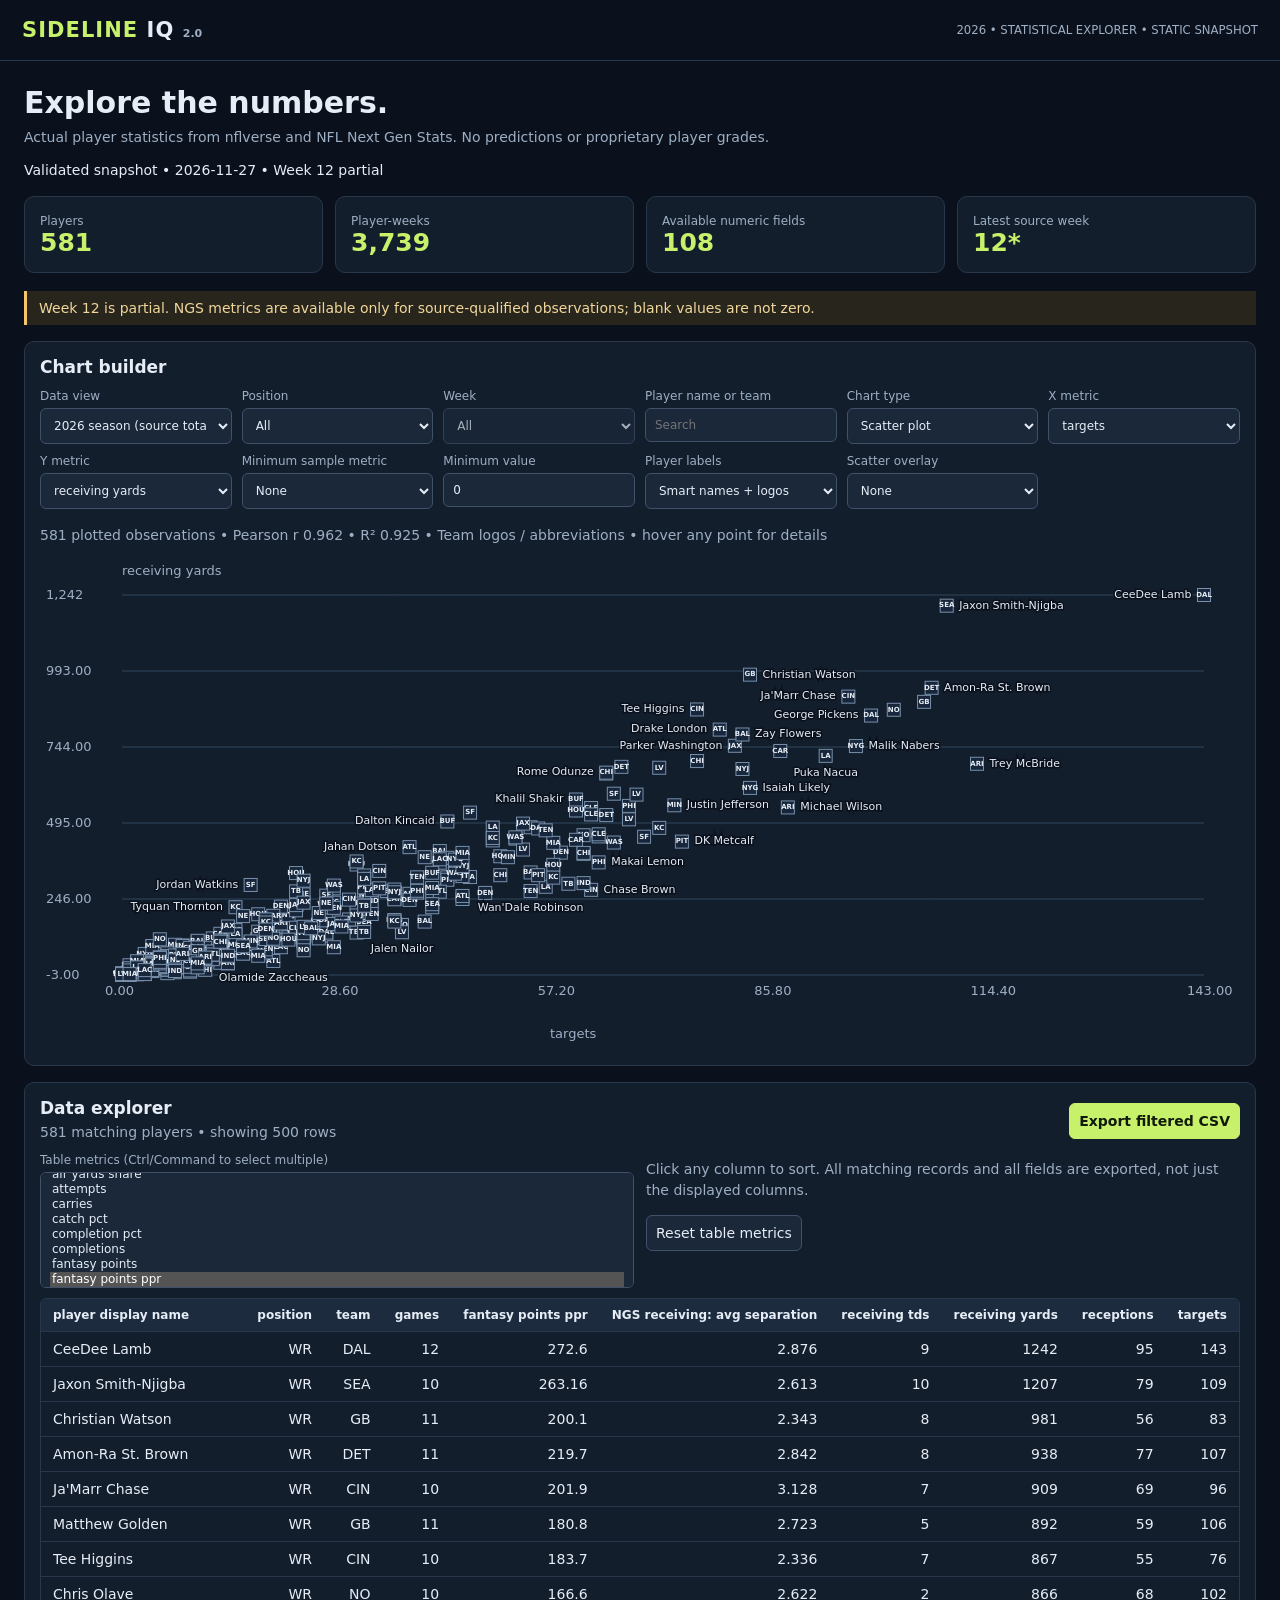
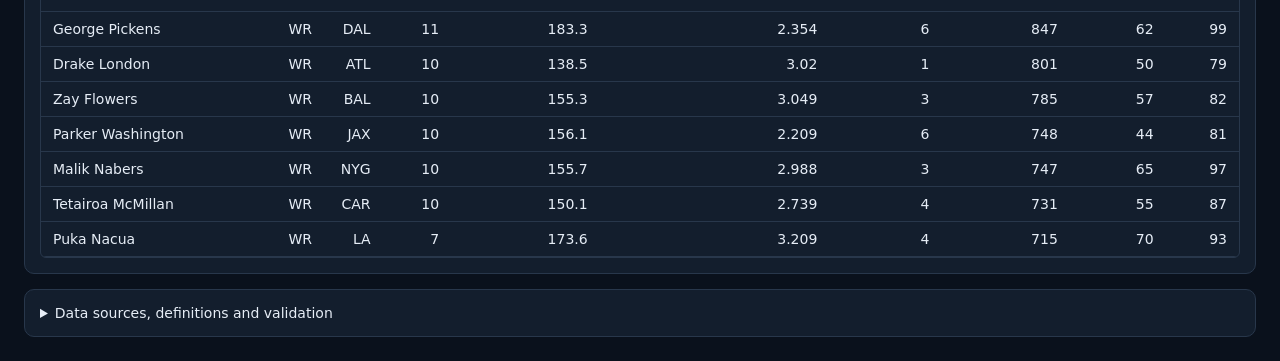
==== commit 2420544f: "Add team logo chart markers and collision-aware player names" ====
--- a/explorer-v2.html
+++ b/explorer-v2.html
@@ -2,9 +2,9 @@
 :root{color-scheme:dark;--bg:#0a111c;--panel:#131e2d;--line:#28374b;--text:#e6edf6;--muted:#9eafc4;--accent:#c7f16b}*{box-sizing:border-box}body{margin:0;background:var(--bg);color:var(--text);font:14px system-ui,sans-serif}header{border-bottom:1px solid var(--line);padding:18px max(22px,calc((100vw - 1440px)/2));display:flex;align-items:center;justify-content:space-between;gap:20px}header b{font-size:21px;letter-spacing:.05em;color:var(--accent)}header small,.muted{color:var(--muted)}main{max-width:1480px;margin:auto;padding:24px}h1{font-size:30px;margin:0 0 7px}h2{font-size:17px;margin:0 0 12px}p{line-height:1.5;margin:6px 0 14px}.cards{display:grid;grid-template-columns:repeat(4,minmax(0,1fr));gap:12px;margin:18px 0}.card,.panel{background:var(--panel);border:1px solid var(--line);border-radius:10px;padding:15px}.card strong{font-size:25px;display:block;color:var(--accent);font-variant-numeric:tabular-nums}.card span{color:var(--muted);font-size:12px}.filters{display:grid;grid-template-columns:repeat(auto-fit,minmax(165px,1fr));gap:10px;margin-bottom:16px}label{display:flex;flex-direction:column;gap:5px;font-size:12px;color:var(--muted)}select,input,button{background:#1a283a;color:var(--text);border:1px solid #41516a;border-radius:6px;padding:9px;min-width:0;font:inherit}button{cursor:pointer}button:hover{border-color:var(--accent)}button.primary{background:var(--accent);color:#111a0a;font-weight:700;border-color:var(--accent)}.chart{position:relative}.chart canvas{width:100%;height:auto;display:block;max-height:490px}.tooltip{position:absolute;pointer-events:none;background:#07101e;border:1px solid #688098;border-radius:6px;padding:8px;font-size:12px;display:none;white-space:pre-line;z-index:2}.toolbar{display:flex;gap:10px;align-items:center;justify-content:space-between;flex-wrap:wrap;margin-bottom:10px}.tablewrap{max-height:560px;overflow:auto;border:1px solid var(--line);border-radius:6px}table{border-collapse:collapse;min-width:100%;font-variant-numeric:tabular-nums;white-space:nowrap}th,td{padding:9px 12px;border-bottom:1px solid var(--line);text-align:right}th{position:sticky;top:0;background:#1c2b3e;cursor:pointer;font-size:12px}th:first-child,td:first-child{text-align:left}tbody tr:hover{background:#1e2c40}details{margin-top:15px}a{color:var(--accent)}.alert{border-left:3px solid #f6c66a;padding:9px 12px;background:#28251c;color:#f1d69b;margin-bottom:16px}.metrics{display:grid;grid-template-columns:1fr 1fr;gap:12px}.metrics select{height:116px}.status{font-size:12px;color:var(--muted);margin-top:10px}#status[data-error="true"]{color:#ff9b9b}@media(max-width:650px){main{padding:13px}.cards{grid-template-columns:1fr 1fr}.metrics{grid-template-columns:1fr}header{padding:14px}h1{font-size:24px}}
 </style></head><body><header><b>SIDELINE<span style="color:#e6edf6"> IQ</span> <small style="font-size:11px;letter-spacing:0">2.0</small></b><small>2026 • STATISTICAL EXPLORER • STATIC SNAPSHOT</small></header><main>
 <h1>Explore the numbers.</h1><p class="muted">Actual player statistics from nflverse and NFL Next Gen Stats. No predictions or proprietary player grades.</p><div id="status" role="status">Loading validated snapshot…</div><div class="cards"><div class="card"><span>Players</span><strong id="playerCount">—</strong></div><div class="card"><span>Player-weeks</span><strong id="weekCount">—</strong></div><div class="card"><span>Available numeric fields</span><strong id="metricCount">—</strong></div><div class="card"><span>Latest source week</span><strong id="latestWeek">—</strong></div></div><div class="alert">Week 12 is partial. NGS metrics are available only for source-qualified observations; blank values are not zero.</div>
-<div class="panel"><h2>Chart builder</h2><div class="filters"><label>Data view<select id="grain"><option value="season">2026 season (source totals)</option><option value="weekly">Player-week</option></select></label><label>Position<select id="position"><option>All</option><option>QB</option><option>RB</option><option>WR</option><option>TE</option></select></label><label>Week<select id="week"><option value="All">All weeks</option></select></label><label>Player name or team<input id="search" placeholder="Search"></label><label>Chart type<select id="chartType"><option value="scatter">Scatter plot</option><option value="bar">Top 20 bar chart</option><option value="trend">Weekly player trend</option></select></label><label>X metric<select id="x"></select></label><label>Y metric<select id="y"></select></label><label>Minimum sample metric<select id="minMetric"></select></label><label>Minimum value<input id="minValue" type="number" min="0" value="0"></label><label>Scatter overlay<select id="overlay"><option value="none">None</option><option value="regression">Linear trend</option><option value="quadrants">Mean quadrants</option></select></label></div><p id="chartSummary" class="muted"></p><div class="chart" id="chartWrap"><canvas id="canvas" width="1200" height="490" aria-label="Interactive statistical chart"></canvas><div class="tooltip" id="tooltip"></div></div></div>
+<div class="panel"><h2>Chart builder</h2><div class="filters"><label>Data view<select id="grain"><option value="season">2026 season (source totals)</option><option value="weekly">Player-week</option></select></label><label>Position<select id="position"><option>All</option><option>QB</option><option>RB</option><option>WR</option><option>TE</option></select></label><label>Week<select id="week"><option value="All">All weeks</option></select></label><label>Player name or team<input id="search" placeholder="Search"></label><label>Chart type<select id="chartType"><option value="scatter">Scatter plot</option><option value="bar">Top 20 bar chart</option><option value="trend">Weekly player trend</option></select></label><label>X metric<select id="x"></select></label><label>Y metric<select id="y"></select></label><label>Minimum sample metric<select id="minMetric"></select></label><label>Minimum value<input id="minValue" type="number" min="0" value="0"></label><label>Player labels<select id="playerLabels"><option value="smart">Smart names + logos</option><option value="all">All names + logos</option><option value="logos">Logos only</option><option value="off">Colored dots only</option></select></label><label>Scatter overlay<select id="overlay"><option value="none">None</option><option value="regression">Linear trend</option><option value="quadrants">Mean quadrants</option></select></label></div><p id="chartSummary" class="muted"></p><div class="chart" id="chartWrap"><canvas id="canvas" width="1200" height="490" aria-label="Interactive statistical chart"></canvas><div class="tooltip" id="tooltip"></div></div></div>
 <div class="panel" style="margin-top:16px"><div class="toolbar"><div><h2 style="margin:0">Data explorer</h2><p id="summary" class="muted" style="margin:4px 0 0"></p></div><button class="primary" id="export">Export filtered CSV</button></div><div class="metrics"><label>Table metrics (Ctrl/Command to select multiple)<select id="columns" multiple></select></label><div><p class="muted">Click any column to sort. All matching records and all fields are exported, not just the displayed columns.</p><button id="resetCols">Reset table metrics</button></div></div><div class="tablewrap" style="margin-top:10px"><table id="table"></table></div></div>
-<details class="panel"><summary>Data sources, definitions and validation</summary><p>Source: <a href="https://github.com/nflverse/nflverse-data/releases/tag/stats_player">nflverse player statistics</a> and <a href="https://github.com/nflverse/nflverse-data/releases/tag/nextgen_stats">NFL Next Gen Stats via nflverse</a>. <a href="https://creativecommons.org/licenses/by/4.0/">CC BY 4.0</a> per nflverse data repository. Filtered, joined and derived ratios by Sideline IQ. No logos or headshots included.</p><p>Season view uses the original regular-season aggregate and NGS week-0 source records, not averages of weekly percentages. EPA per carry and per target are explicitly defined ratios. NGS percentage fields use source units; traditional share fields use source fractions. PFR advanced data, snaps and routes are not included.</p><pre id="audit" style="white-space:pre-wrap;font-size:12px"></pre></details></main>
+<details class="panel"><summary>Data sources, definitions and validation</summary><p>Source: <a href="https://github.com/nflverse/nflverse-data/releases/tag/stats_player">nflverse player statistics</a> and <a href="https://github.com/nflverse/nflverse-data/releases/tag/nextgen_stats">NFL Next Gen Stats via nflverse</a>. <a href="https://creativecommons.org/licenses/by/4.0/">CC BY 4.0</a> per nflverse data repository. Filtered, joined and derived ratios by Sideline IQ. Team logos are loaded from ESPN for visual identification only; team abbreviations are shown if images fail. Logos belong to their respective owners. No player headshots included.</p><p>Season view uses the original regular-season aggregate and NGS week-0 source records, not averages of weekly percentages. EPA per carry and per target are explicitly defined ratios. NGS percentage fields use source units; traditional share fields use source fractions. PFR advanced data, snaps and routes are not included.</p><pre id="audit" style="white-space:pre-wrap;font-size:12px"></pre></details></main>
 <script id="embedded" type="application/octet-stream">H4sIAAAAAAAC/+y9W3fbVpY1+lc4/NIvFGrfL3We7CSVq1NpJ1+n6/To4UFJkMW2TLopySl3j/Pfz5xrA+AGSNqphCrpUyzJsARRJLix9rrONdf/PnmzWC0v2uubJ3/+3yfX7eJ6vXryZ6NMmD9ZXL9cXzz58xP+dKL1iYlP5k+uFjd48Mtf2vb1kz9rM3/ydrG5WS6u6jNXi/ft5vrJn33S8yc8f/X+5Wb9C87YaPO8e5nuVP2gN+3NZnmGk1rF4WHVyYQnX18vb5Y4PbzK/z75+QUu2dr5kxfP8CiHV/jpC14KHv6vOBP1/ze8wtn6XbtZvGr5ZxrX4/E6hv/jjyz+D7h+x5/xtx7/O/wc8L/Gs0f8r/B/4v/4fcb/Fn+vFR+AJ9B4RpMdvsFTpohXXb26Hr3k28X19XL1it+O18XGybLwRL8qi5uzy/Z8/KjtSZzbLlEqf4Vv/0PPzdzO3dzPwzzO0zzPtZprPdfmP3Flm9vry/1XoiZX4sK+K1G7V8IHbq9E/+orac/a5bt91xJDmlyL1nsupn7YcFIeub0a8+uuplzOenW2vGrPt5L3H/2Ne/l+sTm/fjIs3/bn/k0MZ24Wm1ftTf+7t5RZ/tA/0c3oaW4mT1J+XtzctG/eynOcLTabZXv95D/xTte3m7P25QUuUaT/+mZxc91tB9mFL7lhm7Prd82r/5EHXC6MhxA/STG689MLfWHi2fmiTecXNruzRdsGHbL1OvozfXF6rs7a1qWFW+jskj+PC23PfHuqL3Adp+9v+KrRm6RNJ+DDZe97zfOsnFnEi1OjvWmt0fFCnZ/Z6LOKF+cXp6dnMVvtrb/wHo9pw3m6WJzb04X3F2fRnW5fUyunddbdi3bruO8lTYy6dQufvE0XeF6tzt25P/enNi7UaVDn561ftOf2DG/Lu7hIiwsf3eLCGHPmwqnevmTQKcXcv81yr/a9ojX5LGdvos4XxrYpnuezdG5ViOH84kIH1xq8yQujLk4vLtzphbVn8YyrcX56ZowO21e0Lpgc8Iqju7ppXx28qXpxFtrFIpy2p6dYMpvaqC6ydu3Z+Xk8xXs3uNsLfXpxnhYKa9jGC+2cOz9LJpmFXlQL7Kx1inugiJgI/uXNzdvrP//pT6+WN5e3p83Z+s2fVhdX0GjX7fDNyfniZvGnTXuFPdhe/+lm8epP9eXjFX7js6zav9+8alcv5dko+1fLs3Z1DVX65LPPZs/+NnONmr1tN7P+OWZ8jtmmFSux3rz/f2bYQ5vl6S2335+3D8MWL6fXm+vZYnU++/4v382+x6vNvmxXsx/5cs3sL8urm3bTns9n/7VertpzeeB5u1m+w/ebBZ7yenb6fvbj8ry9wu9nX/9rM/t+Pbtav8Iv1pvZZbs4v75c31zPlquzq9vz9ryhAV2+Wd4sijrA+v6MDTvTZtaZUVzvrKz+7Hq1eMs/5x99/+WPM2pAvLWLq/ZseMx/3y6ulhfLM3k+ub7Fu8XyanG6vFrevJ/PVuub2eLqalZuxExUYP98RWPyjbRYg007W+FZ3rXyoJmavVtc3bbX3VMUC4Z3dTEr2rf8GZ/qh7+8mC3O3y1WZ1iVs0u+jdWrebn6OS76Vp4eV8ZrODl9f8L/y+vhmeuVwdq9xXIvz+QyXm0W562sI6+kLFjz5D8HU85NcLa+un1T1rHbKcvzJ70D8vJ8ec3vXq4Wb9onW8/hSW8snpSnwn+v8Ijypzft4g3+W799u161q5uX3c8Q2LdXba/DK708tQtj9d7/tFxBkCojcL04e3398vr24oLy1Z0oz/Hyag1frDtzcfvmlFp+/GP/kP7ZF8vNzuuX51pc4HVfntEmVr+7WG7gwZ2vfxkZpPbtovrp7O26rX40b2/gx6y4eQY7drapHgAfqPoh1H9a/8apypbtsaJjc9j9tF2FyZl+IYbTozfWny1vrP9p9530v5G3MPxg6r+pfyNvYWTSx5Z+7AVMTfr25+pdTc8N72v4RX2LJy8yucnVk41XYzjfrcfw854VGX6n1fjHMP7L8W/LyhS5KGvyElZqQzkarn8488v6LR93/bY9Y/TAfXbd75p2tbi6KRJSvn8/vPl+hW7WN4ur6meu2PbkYnWzuH7/8i3UttyX8YmXb+WlKy/i5eIdbtASSuBm/fLmEpp2z+87HQC/sL4b00dxq6/OP/Kg7XKcL0UHrKj7pw989WrT4tt37Qr/TX75ZvH3yQVB291QCX/w5fD2rm+WUD7TR201Wn2a/+99E/KLm/Xt2WUvX/Vvp+pu+pf0aBY0E5PfjbXs/t+8fMunxu18NX2n7d8hS1yNX/PgvY95uThFrNY90aKzFfsW88Ba86bs+fWgiC5gqZft6uz95BfdFQx34eWrG1zF8tUltm97QXHaXE/+pBZYyP7kt/x/ek9Hv6vvaf2UB38pv9i54cM765f+w39fZJDh8PAXv/JhXCK+oX0Pf3t2s/85t9qTu5d/MtzQ8e+uoRI39f0e//rglt4+rL+Dot1eri9+zd+MbMj4V1uLMj4vSn5XqHfNzs4r7bl3o/f4fnG29/xwAw49AOf3bpt6g53xvpW72t1HCuboHH2C96MzZQ3EXZA3PXmSYfXGln70ZCObVz8pIgkGCvAb/+OJUidKGet8xl88XWzgEr9Yn78qW+5fnz2ZSzJMzyUN9lLpl09/+u7lD1//RNdXjvgZD3Jzp+aI5fBI/D8/0R7/K5yMc82zan4SGquSyl77ZFzSaa4bvK5DHBattspl/kXjnck59kc7z3M/t/iNnZ9YeUp+nuhGh2iNCiYo7b0ffrPvc3V7dbXzY6O2/4ZPbfD63dE02atk8OpNQlTq57nxWgczfM1PfBOCt3F7Rns8nVWNUzoaxMM5Z4WrbhKi2jh8ca0aWS0cdXcRyTbORo+VxA9BlUNSEadOum9U/xHnBo9W1hmlglY6h7nHiYBf2ei01i6Wd/nPPchV+8ZjrU74tia/xtuwKWsVUvTWJq/LRf7nvBfC4HKCQD3HBrlsf2EYenGx3pwfkMMf//Lyu6f4nRx+/MsTLP4cr6xFGPRwS4018+QhRCe20TlmnULIJgQT5yeuCSl5o6yPSpsoUoRbmrQSuYwe920eIHq4syLUWwE0TbI6QJaNisrEcCQBdI2Wf3j64BUEpYnKheEjzlOTs60++CZMSvVDDJ/SmkY5l33ETgs2GbxOxtNSPrFC3evyJgXsQl8Et9y/CEHC+8EesNjVBleSAzZiwhb1ysxdaAKfFm/ba274+xK00BiKlN8RM904qhgfA26stmkiZTkoB4n5drl5PftsfQvP5ZCme/7105ff/RtFjAf8hIdobO+5DkqEYpAx/F1UkkdtjAs5RusTbyAEBjcwZQWpx95MPhclF1XMAftVx5CzpowVxQkp3UoSBdZgPytng+K2PpaSg0IrB7m3uRIdiJ7TziQfy3Eem+CwCbBnIQTcsbgor6LORuuEt40LF2nTlFOoQm+VthA0KmguVSOLxUdQ4VHNJexCt/2YixKMckMD/qYSbirepGrJ1rkJBmKYEsQ6wjg402A/G5uhoKE93H0IYyxaz44/uAJmjwYMxuHaVYpGQ8OYsWxaaBKa4W9bhH2r2dOrq5b2/ecXu7L57Ol3L7/+/nP8thzx85MPy0YnIBM5OShAgYrPDAIuws03gB0UPSUXBtrHWMtV43z9CbHbCo5x3Imq0So7GEYbrE5O8YxNEEGNu6lUVtlUT2ixgnl3Fe//gLsd9EjlQifi9sG4ZGPp2tBnGIkDfApYFbgKGm8f6hrqS8k/rXp13alk+EG6CTD3xmFrwrdRoud0qs/oPZc0EcDyxLvne0mEswCnz1p6Lj6HSgi9Yp7jp83i3fJ69m17JZHcT1/sCuHnX3z/8tvPKLA84KfjiqCFPoy91jN5HqhzbQOvysIf0lgFbcTWl0/TDEabYhcpf/ynE94oHhqTznQOIKYG4udjyg6CmKpXjA1d1UY/PJGD80ybDE8UniAMujYJu9PDMUx0GeFXw7MyeEPOJ1G2g0GPvYcJv6BS9lSnWApY8AwHHB+Je7wx0WFRYuLHjmnV8DXKk8L/DKOP1Fuc6HOKkHKj8NyulqrgISRftqv17Mc3y5vLA0b3+7998/InStITfCdyh+91ZoRh9NjP13hVXDWtFKyP8rAC2WIFxINPMJoG+gQ6SgXRTtCtuLCsHI9zuoR4oBRBe38Rxg0mOqbIAMVBVR3B4vKZc2PlH+4LFgVC3ShbSSAku4FJxQIZHaFELN0GeJfw+H00iEGgORmTzB28PzgOsNGwvHg83VDK+/ZPS/hgtK+uA3qHTqPy5SPQjEIsclOpMEhDyNhZUDK80gA/efgVH0+ljbPRREQXu9dxH2Z3fP24TFyUT5Wmw92dPCTuM8jOIiTL8NKgNNzEWURcmlgP/XzxbrG6aWdPzxdvrg9Y5J145LiqELu/dw0jo2LxsRQkmsrNZDicViLv7i8a62Gi4LaX/[base64]/ouIhinpPoA9xjqWmt8Z+u4B7cSLx9weIBOIeLmbfCEmwKtiX2pqCShnw3uOoTOD4+xkgYy0J8aOh5mOIoMRsqHb+IoDnN5SBUF63L1wahK07nGxkVsBGGAUFqsXXVmZ8fsvoLG1el9MokFh83go+D0c09VIok7SUm7aS/Wq9nny1evDgnlz09/fPnDV1/zt09/ZOaQ3x9TMB3zhL4TTGhCTeNuG+wgC+cGVi0bCb1dnxnCBjQI0OEjOJWDzWJxq7SPEvcxcDvi3uUM20DXEdEwbAVkHRoA/lbxPotXonUjeRT/8EQzUa14pnRgseGB4H1aiAwsvU7VR2YYgvcGe4GQDbsPEtrQe8G6ucbVH3PJIWkJ7Lky0LmRqQSsFlYInil+FbxFxMMcjAl515/V44+dl3DMUUTfSyG8D8NnzHh27yvHEiGVEhO92bSr2c8LBM2bA/HKZ199/fKzp5DPJ93x2GJo+NlbTTjmogobGBGHBYenZKH6ioLUXYRLoRprRDmDoMXDxGCr412XuNl62HhHNzrCtaHg5c4wJ9ym9PCk7ogH7YZIWb7tZAIhtqHfC48ea2e3MmG05Pievmnbzezp6TkevmDA8WJPwPHZd1+8/Obpv+O35Yiff4NQuG2yRJcQ02QDhRmg1kN9y3WVmz6xUtqgF4r7a+lsJOeyrpMgnRfvtqGLgpfK+F0bi3AuO2aSxJAqeHNeIW5zCHV9mmRS3EPMpBxLv/WRzjb+gvZSEf6dpQeRzZ5FrsTFSuHhs8vN8nr2fL0WhMaHs26Sbyu5t2MqEJYZfF/nwsY3VhIbuKPauaA9jJXUyfqch6LeFbXhoqgRvvs09jhhx7yB24o9oVKGo0FtCgefHhcjAOdddQUecWpo7KNWJ/DwfXHEve21CfMDFuE2pCYqplEq8XBBKgbEGs5eLN6/Wa/ODwhIZWHE3ZHvjykgxGun/n7BVhjNTAa86oiIISEIhDOXJWAsigZvK/M9he7Ie09BQgzTHcUnt1AsEWYVz5CteEc6wStCYMjyRZ12SY2jA+4eohYw2m8/AlOF9Oi4IgZ6UUOusx/5O4YllhhZ0NJ4u0E0SS5lirFnlNwQFGYWg/[base64]/TUwVO0KmrZBQ0KGM/6NraeGbP8OyzxYZo+5/b1c3/HMj8f/ns5fOvv5dKO49f4iHwhKFOtLU9BKhTLtppFoSwCRuofGwWpVWCpYJjHBm1I+aEwVPw8qw4SdlZA0cHPqGDeCTRV129XQ+eF5QOHhIgBD5gayR9NFRRblhAlSMT9hEOKCIUVqFY4IQfX7trMGOhqk9FCSBhhjXhUDBlpebuRw/xeNfGY/0RIvrsJZNrhgIXXkx329/aTjmJGiCKKNAVNrTzhkUGqC/YxPpPWRigouhfkBgFGNbR6xtmTyJ+xiZ08Bx2L+g+SmbTN8K8F2/ynioAYiq4ebh+rJoNdlIFgAyzCvDd4r9vIcM/bdrF+S/t1dV9leZreJPrC1cI+VJS3lo4cibsBpBVaku8QAQAWWGHYD8YJ6V5MU14FFy/HJ0uZnr0HI9a4+2+x51V3UoEowRJOr2e/bBpr8/Wgs3dp9U+hzR8/7cv+WBxweR7KAKWpwj3q+6lVXme2YhJJzuxfS/Q81M0cqxpMHSF16VVub+NF0dTOTgmWufEhFNnIbWrchHMjzjscStgHzMSn9+h1BwDAR6g0lzo40/rWebMiDW3SBCqNOitiKuAPnAIX07gsDm4GIR+ZmKy+EyxyoNxfRoPdWWTYnqbl904Ok4+qeCg3stDFBexgxbRLieWwuG8aB9Y2/LEr0GlTZ/c54bJuN4LYAIt+qoyYRgZZA+HAO5mcinnuddNgv2ApYETaO295Nsm70OL/XPjtxZ3t6kkT22Et86OVpf0RL1B7miiv7pl38IQT+xLoH7/xcsfv6Bn9/0XdO++eHrsKqfdVjm1iDEFWCOowvVDQVsYZl8VmMy4ZkFbqSpBs0nOEEzMrYRtnMWe6gRrBY2omPq34f+GKudR4+Rp8bFEBQeKkjQMCBBgJZzGZjZVJGq1IIW+WWza89mX64uLQ5iOv778/IufBCLE4/d/fcLbbBF/q9DFjSed6lJxnolMYU4DBitHA388Eelxgsgb9yuFSJxLsgWtmxkNZtbP4G4oJ2hd3WXiB1gHNANEBwpVa7r16UiwDqZBXHeE4EjD9ZBVgW6C0FaJF8RgtvpZisfZ++0JVq2a7TNoKE4bieKFpsQCGIZoBcS8/RONVRRoT+iUIK8wwz/jvTIZ3pi3paA98d4F7wFH18GayLE8Ny0/XDY5ZvqMCJBYi0hZ0oQuCDZEUYuoaO+l1LUbhkBUsDrwY/rjfD/6HDE1/MCANYdRd1MlqKWM9NP7K+rA5avT9hDq7U6BHpTbAdWWS3kAXrrzsEMIwx2RWiPMpZ0mexWx2dsv8f22wa6SVAoCJOypnC3cf+W3hQsJgqQx41FrwC3uMvSCgs0Y4Y44GvdoCX4biUYWNXe2Pn0/e7ZZXl+3B/29py++hngQD4nvRErwvYlzRkm4dbpyv0yyc7htmu4d5Fhjj+EaAjsWXIOIKytYZsuEREGNE5mWsReDj+Kysz4rai5sHT4rGV9EwuxOgLvXVQuO4O9BzaXuaBrsoaqhhRgQV8kcQ61kqwcIHBrvD/5b/0Xgd9VMo6ExrSg7uHtwwKJkVA30tRm+RB1yFau2GYLbaBVc+RJsj5pH2Ir61QMUKxGC3ZeWBU+E63Zf0jTB7pSgicFOmem9ZCMxFCkkle6lIDJ+G1zoiOUP1RfRTtO08o73B28YXiJ8P6jGuANxswj+++LXzXKxmj0/+2xxcbFpDyWVf392T0tta1B4UFlsb2LuUSHaGaw38zNSRN9WS7tgF/cMEgibn1lYr17yZGIcBMUxUX8M93fSfdjyzDUHxiNuXO/omiXusBxFuPe2jBe6OoMJpnRXhCSaSmJ0iUPgycMcW4Vw0HBLamoJT/SrpT5pwviEOppDG6RpxM+DoFFLEnly87C6iJeSzoFBGs6YkaglwQCvN6/a2bfLm5urjxnZO0oh+/lQZKcijR34N0QixeErwiOKoxyK1eN0mtoJvFhm9XiPEEyFlZfWBjhgWjoBTVTKjey2kaL8gzONlsBRxlVwqenpWZWYpYxQIlItE7XpsWuck50rOHNXsom9+9lowTizAI/1gsMVE2sdGQrI0Lo6Arl39kDXFbm1yKxtW5eVZAlgK10tSNkO7arfrFfClfDi1+WU/3FtZdjb2gF2BKMZiLBgS6agZD+cmcPmU4lOtsc78CnugXZYPNtQ9xH0j4nbT/HpBF7KhiGoLZvHgMjucHcy4XAjfIQunjqbpmF2JvWfXQLZlX6vaTtK+Q18cM2SCtyFYDunfDhhUtHOWBGm66EKjRbQqE97eliOIesT0znKAQrGBi4A86TBIXbTu3ezEklIu7Rurc6lLPtsfbtZHcKR7HUSjwsTSPPYmzFIr/UCE2Clz0pxXJc+WT/oIyL/6SqMfTKqOVrKiL+ALyQlSgfvTbIpBEa6MGqfeagIyNBkNldTu0ELZYX7p6iloL0Mf0EL772JwWKfaWcECJCGMCH2/RSuIZxResIRgEMPwVhASYqMOjaFQdUF+KPZ7in/83VU0ZB2C2yElwIzwZ5IT2KyWqIk7Pie0vT8lr2AhxpVjwNhG3XYj53/3xM4sO27HB5pNLmv171XIvXdjMyV/bC4EfXwYnm2kNb2Fx+sGVSVg7uqIJ0Mhko6Fr2BIVLsTf5YDUn0I5wDonLhkBoBSCPKMgSMB68MNfzOc/zRakg7y1qJhDcUiR8Xbxb/1c5+aDdLMRj7JOKnZy8/Ew+mHH/6LX6M34ZSpditQ8bdUixHpxHEgXl4u/3BFIgFU6xWWyJtSxJK1z7IPlgFzCcCTraYJsuqsFiT4FyO8Alh3vUId1gU7iOVDNcMvtrgsRVXx7LCp2FNszh/EaZBQ1Aca9G5FhYrFcf2+nJxS5z7TcHffNgeiCUoVgHWnPgD5SXP5+cnptxBuNfz7OeZRTkEKvREmV9SltaqsUZlYZFQrjTiNCn3gAEiEty8R1MERlKD/[base64]/wR/rQLRdH1tdeJYMOv9XQz1a0HSjQqO0J0Dt4eaz9hSVHyk7zTD5ITaxsa3RwsdnOMZecJhzSYBh41h4vZpd3QzN4CaLUhO93SWmegqDsu/YLOV8ZCsmVkT8BUf52J6ZYs6IzUldLqHq/PHKRfwZr8fWQFjrxaX6Ag7V7MfF7Wm7uflY3XorVMd1p/5xlab72OsP4BYdOlS3MgQyjn62XpPO+MXt9eVH2ceEd6xwkGkjDCVOmiWwuU86b4b1FkH7nQgUNznWkrNnqfWE5AcaQSBe2mMDmxIE+1EHpzQRHv/Wb7VANOXA6rEdJVIamNxa07rGpdG1sfWfrkOG0pIjHjKiX4HlCYwzTUwIR1VmbjY12m7biGJn57SznY0zXYI52+HTlaSOnzw7Q2K4e4NV5aKzhaK2Fzqzow+xQkiIElRm/cYgDpfKFuKIe+khmL4RNw8fS1hUYgrLRn9qvVrdDiwW+xTOkHdkxrEkH+8AAz3A862cogcE2fYRklM4LwZmlHFPkFSJS+ch09NRwejBqSsOOu4VWz48AWNp4qDHT6jnGvWMLWNzIC0/m0hSqNOBKdoq3H++uFy/aQ/lb/[base64]/sWRAgZomv15yZJq7F002fh98I/TPqi8GH2Zi0/Zgn2E8WNRi4Nl5XbUcCwEKGSdmX6xebYQO/oNcUCK+IsnH9thdL7JaQBNCEGe9iwQj5GR93VmEGzhurSLqz9dfAizccu4gnKTLrh3rUz2qbFxosQw97UNMbjtPwJkndiQHUhhZhBuw/l52BfSFycTwSfPAyGkfLL9thPsHRl0TJuXZWIxwhlomcaDI9swumrDz2VXls8cQyfSqfc74LozkyRdCneX57Pv/Wr++PSBP2xJJVSg5pkRJRWRAISTaUEoAKRk9m4iIrjBDHU90ypiTY69EdWi6HlPHRiIoCZIT8jiOAZPkKh4io06MUuPAW2WdU+MNe7wZSE0gmFtAEsE6Zoa8EWHyQ2bL983YcKsssXkqRxLSukxWLSNNZoRXGbLYRb/z9mHDekCqfNubF2xv7FLPZow4qpJk4cXpIodvb9++/VhK4W5iQLpkdqi4kV9M3ivi/0TSLAQebM4e2tLUhH6FtUdmr9RO1oVKqa4I21FfP7esf9w+md7BJe/6ZDpuG2cdtBWiDbhmTBnYWlSMHtr8v1yf/7Jczb7ZNAfkZUi5M9le8u7/OHSgCh9PCvkl/bVsvFNOj8ybEGgP6dOScWcF0GkbpPVDDw69tB9OYZ8jw+8EK2Sw9XJ/[base64]/Re+U4jww8NINSVbhAoKafbj2eXtlfRY7xOqZ//nLy+/+uv/[base64]/RPwKr89CfWpwCL3M2gqiZ8WqxX7m27PC3pgn444BtbkgxRXeoipB+iRTrjERL5FxIR2lHcpt8/ssFyV2Qkw6dCpxd9l8ZzDONi/lsdAW3IBu0d9u7cMea4CsE7WtZIH/Cil+M3r2dPV+ab95fqQybhrzjM2bbpegwt5t4TOVGawGpYGQ5LfQ/aP3G41oIPIeynJWw/3LVrDwTjCwicwBKGpJmypqrq6JpMv+iHmXkjcOsp+G58ze9JIwiNAFzXmO2ZPlsVCsOWT6b95T0K00/LpOrYl4mCTFB3Zl888tvJWwEcmOgXn2TMw2q3P7VLE7onEzeCz0JKbCD848hV0jZZ2MQdh1Hiz2My+4TjQg2CmvfKnWQaYc0BNN2+qME3NyTSq+Y98tgEeLIRBC8cFE59JkRbasJ8/qY4djV6Y4lgFgpzZUhcF/hZrzD+Lx97gQQmBovW+6lD67Wgm4WrPoTuSq5Y9OxK11GQKklbdEk9J3SdlsgGqyKqP7YBITpKPWNccLcc20/POwkwlM6kKP9VA/OKasQjFoc2I3UORpQQInKOjC1FAPBhc0mxIcrEhLxk9NQ4Nu5/xP6lARDj2aieNtst9IA3MBLSx13/a9osFY1z/+e3mcvFm9uOb9zeX7X0pwl3LKOlonT3BVFCEIe4axglzGg2jQ5iV2M/mhY4b+oIdoVmCOpXCJ8O4s6yVPEDNUh6++TAP6BBGSQBVgqnjFidYHOg1EMlcjaQIOYjBsh81JUalHfVeYQIN1pCzOUPUvQoSnk9qf0wlG2/ZhKUiu+AlDR0ZlSK8Qmw25loXTgH9EF1nmG5OkSP1TJbspoV7S66vzNF7jLJI36KdIm0II8sBXiydi10WUMyklrkqjrqWLHhGkVmCuSSyfqocqXp3B6EMTZBGbYVKvCytOHVAqZBHQpV77v4v2+vl2evl/fjeZMuLqZMqjtMp7KHYB87CWAjlp6n5HJsOXFSObi9/P0w8dpPChnKhjDv0zHYEZoQgViNPvMweSw+x6lVohGD84GVldm5aSfcoV+8gS0S0MRzJx4e5ARUToUZHdiimTsRc4yJ9Mq28Fvp/ZoFol6KBE8JnZRLI7yl7jC2b2XkNIQwZKmRwtJzUsRU52EYqzTlpMxD2smfw+K8O9nYfJ+mo/TzZIVfNJj/ncHWQhSIVFTRJsC22Ygzt+FqMVjHDOzXQfaPWhGL1JmMlhC90TB5Pkgtr/PZz1NNdWF7vMn9I7igoA44BI1HKTl86AewFj5LKuCa/Q+RBhIeT2QNRsYEiC3FxJOc9NH1IZPWDL4gbj/gAEW8sI1yOth/87ki7LodExI0sOnwqggBhboR2k7cacm5lEIDcwFoMvbAoXy4+X2zaq9lXnDJ7HwSin5JJvzuZlATH/2zxut3Mni/eXyzbq0NjWveUUY0l3kIyu2JrTnhi3gF4GY0Y9qI4Mu4lHDMb6qXrA8EarUzkUA6xTuyUSbk/Sqe2aBAvUzq7T/IscVKpoaMTtT0G/RNDRBamXXfkqCAbKkNhGmmdHwBGgm6TbVG+LJPigWUFNheTns9JqDdCmFjf0J9jAz3/RqZvkud7qPJy2oQ4aaG6wpyaymYz0OduTWZsTxi6R8t+1f7VWHdQYQtyoZ1GxBA5DyQblm48Xp7TciVVT8N+H67f5H04wlUmZ8KB4cPwcBHA4z4400H2RjIdBdp7fTkM3tybjtjn+huZT8gOctONv+5SBxxFo8hgK8P22GEMGYaXmFlu56zVJGUAb7rBsCnKTGtOx/[base64]/5h9l9ToSIBA6psCqlGHfEOuTSYzqD2V2tD+rpPfAoemPa9g2jvnftTNGpNiumgLCdONwRQuAaQ4JlosXII1vkeeL16Ls2zx338eOyvr7D0/1q+wznSwjLXq9Pl7Pn7ft2c6h0dxzqAD2vh99Y8tIyuoF5S6Pwj1Z+yKsaSdPKYBqEW1GzeoM/CDXOqem3gigh4S2uLJvKkvdHWIXXQ8CALa2EiMcEEiBCz8SYxrw7bDFjivrRjjYpg177lJcpe2R6RwwXjVRybMPDZy06wvT/ze31zfKsnX21FJrru5stEQjmHiJFQv20z5yBiOgm60lyVKttoKhL0gtiYTgu0CP4KfNh9fAY9XtmS/SVIo7Xso93vNYBZBx5j62lWx1SwYVNFrqWGOkQ+Mv6muzBz9ebdnF7X+gTiSL6SD/OUwe0ZSrccK6mMcmO2H53MLgDR2D5KrPY+gYBRB62UAwbNhNCA7Hjd5STF9j0ow4F45BArTC3hKNwhhBHYOqa8o0ob6L3ry8JI/n89mq5egi0+QMk19PZFp48+GIjUzEAz6fE+aVvrvbTPrGc7CxkJQFGAPp/vVq8WZ63s/93cXZ2CRVxyCHZ2+B77CqbH/LhPf4EYVhy8EBoH43bLbNNR8azFYLDXbuj+CGG5KUcvBq9z2nslopqeMxCUXWA1PiT8brWUmEoFd8K3fLz281m8f7Xj4WxxD+n0YYmW4lADRFY0u8jm5YVXkZpgyJpCdQTyW7K/Zgq/[base64]/56tXx3cCLwHcuS5KOH0FjUliA02G1MuixpSKiItJowHdY4liT5ayzuGP1mObWIGHM4X3nU1mMe99zXvk5VEiRabyVDIerTbJtTEKW6B4x9h0Kj9W65mv24XL26am8WB+cnHgfYHOY61Oof8h4ih95nwfRP2sCMGcZWCKUWGwaUipHjOTMpKkcxruC6Wesc50lOVJm/Lbx85GMulEU6GbhpCvvFm5HGuXOO63tOioSdkRF+8FZ8SaJqEzNrlClFolGb6HVmjhjbTedagAIDmp/Wq/ezH9ZXV4dZHL//2zcvf5L+r3LEz79BeOK2naLUuUPGZeJWQ5CFxGPbSSEZlGpmZycgcIMs/K/s/eimn+wFj41LKeLV1o6vK13znOxGbIxzo+k5liTOjxdO5ktupK+B664GrjIcA8SHmlDXjk2DzHfOYoVibZVwx2hkNu2r2efrzc3Z5X3Byz6VwH9vCRzK2IkaeDP7tl2t2vP3h9rOd2cffbqTD+pOQr/x9mzaX2Y/Lt68PTiS4I6xeQIpqKLP3I93Z6Ng9BxXVjh9xndvl3RV3IH65CiN3mRpfnjc432mPJX9sJ+9/JVsH8ky7zWxnJl1LRtOvMVvZ8/bm7PF1cVHk1ZV6uq4QalWW4IAdnd7Ac41sOtkqJdBBLz927aERs6VFgHEZVmQmqr6EqAmqVyHo3g9HNhg+2M9BNQ9VIZex/ScEIs4Q1QEPGUWuTTbVTT57GRqpsEP7GvZUvG64VA6wJ20SzTecjgvto8iw604h1zK4YzbhzB34zkMkt4Z3ZqRUNF0fL9eXM7+slgd5KzsDQdNRrEeR2/U7VuqXCqF/RNP3l7shsRETQ5upG9CmRGg/[base64]/nMsyrC5U3o1QG3LylpZhx4iZshklw+x2Tjo7YBiLVpTLHTGAJ02FVyFCuCT36pmrt8nIlMf4B5vtSpBQ9B8a5gq1zBXiUBdsr1pKKmK25+vVzav1m/ZgYuw4lXwDn6z3WGhH6HEQoIdtDWsSqtxG5xzrrmong4HJKIkQW3HoJzzkMQdEKlOT6i/JvBKCmeFM08KXSZjGQTfD/bNZ9cQUHfLDw082d9slDFc8Bl/oHYghVv2EMcW5reK0lqpKQUUGGARmpCJ59YTyc3KizF/TTijHsYpGC1GdPSJa5Nd718ROBJLR+pRcztKUwV5WzlNK2PbYuiP5yyJ/v1yvV7NvV+u/fxREckfJES38qFumJfGlZWxF4hAkM4YJUBMLPd2k005Bb7Hj0miqN2EsIHQG68FGoOTGNjCS8fmRw0aGYUpVG+Z4WStpiMr1Qfl367PX/wBoVcZc6NSPWj2JXfEF2kMZOr2MqRNb5SFzLJdwvBkrxZbz6VSpKzfUkgY+Cy4ZXlfXFF4BYjsLxdmgBMj77II5Emsuye9Td8SBns+2cOhK1zNL0jX3tnRM1Wd2pl5wTrRmg6NJnHsulXIVXN1FVcjA02i8qib/QOw/w6GhF8Tg10MvvJQshkew26PRnF3sAoEzSu9ez4MYepHY17mvfA1JcYpck5wnq6cppCizoz9frJbt1TCP8MNkBhXICfKFpySrc9cP182eJIkFljxBhiELjvPFnYd9sIzTFIJaxFrRMVjrmgfgGUXcU/h7gSQIcZiC7ip0LmkyyGfmdYk+jpNLzGxnkwPMmMxEG0ZjOMSUegugkQUONfS9dOikwPKxSuzEkO7+kavH9oBMRB5MHRv6hVMK0ZVMZwmhmtPCm1qP62BTsPAa1M6jmQfpZckBIqk5E49P6Oww4kMRjw/bj4g2ZIPTqewhT65viUOCvZcQY/JGNLWB9bg83Pru3Wwb3WsJnt73HREW89u2p2umQW8hyD8e5MY8wgjg7QBWYWqxRO0EKmGlY80/Tqpzl7ZwDDL1CgZB+L/g9AQvXPdm8PLTJPe5p2UZNhnBUiZRsvalGxe7KGXLTJhNowHAumjFh5j4ihBHAi06mhP4uCbKDvSTNmGWiZ1MXYCWTlEapKjm04Q/g7zmfddyFjpoo9k4E7EuqUuGYc9uz7g47oqXOcV+/JzTF9HzQhG8c8/Zu+8dJ8viXmlf52FTFubW9fn72c+Xy5tDfaPPv3768rt/o0z+m2A6nt4dgtQOCNIgOitgS0Inh49Nzds3FU0FWMSgI+fajkmi/7hw0vGqbkWBuVxpUPhlwdG/lx8Ait1xBpUkQd51IkHCPnqIjWN+K8GkZFXy56Zr22MCD4YlDUeJPqfch5rzSaGgc/JeRRlNri0tZWQwB5GphZGZLv0gC+4IBlWlBjLDG7LtG/EAOMmezW5GeJsdmSdgtqAMrESY1EzOjPRI5tyW3sYjZB71lOGEgmljahZLJXE+dlSArs+aA7jcHoLzCf5z8nLJu0rlC49VME6ZSMhenVsLiCuYIlmerWefr385vzo0wPE4FaK07W5Q0kDsONgH/payepQDZdwatrUjUx6eSf4CNSNtmGHSt0Bp9PWXrCOkLnXHYkphP4wtRz1upWDi+tGSkDdlpJnpp1sXHC85u+BReVY/cqE/YC7ScVsbBI6mlpQyOqj5toGknJ6W2Xcvnt0NeXSaD0l2QQ3lLAQ57JRnOHekSJUgVft4M6p7cMwnAvMnjlmTgsnujDgM8B/LhKjFzSUs1E+L91frzUdb6H5Pywsc/pw6/zcKZXEyDiqSCQ2ZTu876kTJwG+hy5KMJ6NADlCgnPOttXI7CIM9xRhRBKFq8U41qx1VgfF3qgts46KqrQNpqqoWDSfjapUpsV+W0lxTodiM1oWhGeYH0R1DAQ2zLYQ/WLPM4DohYBIyIxejsPUmYReVAei6frGjlR9HF6jofccumx8n2XypIgY2STrvs+Ylyi4nOB06Hlp+BDyD7XLiPl+dvp/9sNi8Xn7Aa+pjuyHAO25u1Qx2KRfeer4TsqVbh52FSHw8d3r3favo6q+SfK3oYUtW3+P25WzJ4TVCPSqC6x95Ecj2lehQwRHgTisEF1FBGMJYOLwRcrKzywWC/h+WNzdvFqv7ArowzTpM5cH+IyJDAlo2cRps9g70avrcVhN9rBOUe8s+O2d0TLb6qvp9OZYnPV4odPFm8qRWY/r2391f9O07Di41V1iznGNH4iOtFotbxmPtarVcvTrU23fH3Raj8LzzkbEXUhDFApc1jMYP9O3hoxEYIhtqNOmSLMoOStVHjpzzn2ba7yxqLQ3BifuzOYc4fLd+136sq287IJM4GjO3KUrA7PAyZfihE05fpnmF+9blTDrzFBMJLE9yE6RTG6YP/rYyfSaco8c0h6gToqRZ+Inbec69bCBCxLuARxy9+92pcF1mPgkJZeqO0FyIRKvCIDme3DB/lSVtei6kp2M8QSKrgdsizHMz4rpA8BEaAofIa41z5AdqQpKpAvRmbIr17MM04srQhcpT7IKHV2TqFN3J5IQmZxTdClhY7ckoKzA6OEQ64lw290OZ40v/l9nt2t/x03fu7dRND0Q7PP1m9vny6kp8oX0O+mdfff3ys6cv6DuV429CS/m52TrIJEtKMqMPIsxhDXv60n/TrM0myb9H23uxb3Sl05Gz2r2Ay/zOPRYqk8//RfjtZz/+sry4+fh9FmycfP+PB2Ks2vYTo2Wih03M8pJTtJSHB6+lJjMh/31hq9ds09Gsh0Zdt3mZDmOQ6myhZJLJ34I/kJRa6UoPUJdcFA/[base64]/Az4673uDJQ2WeJhMrssdSSNXXv2hp6+ScqWcebOYXYRxJfTI1OUNW7ropK/+89t37Wa1OKSXtqOdZahzGfD8qSnyITVFsqi11SlftZvTMqhyXyi/d1I3kTr4IvetTME96WgwCLKLVBInVqjMI3mMPd2J+UlgeZEsYsYaBs3F24CpCLE/BumD6zieB0oeKXExCEgePp/gJfWRwiriH0N3hO0htebA4cy0/Kj/UuZ56+0YXs93yWXCTvZEf0QBlY2HsHJAu4pekHxRSY5Dp+oBNLHC5JgrkFvihArOw4ZBgMNvugk+nIlTUUwHB+XihUZfvvjccJ23j/FMCrBKznK5CbjouZe53RzVTRbG++F4Hr+PstKTrL/fDXVloC/njCvNseU67cq0jPBt28/bdvbd4s3pR/0m8ZiK9/QbEG4jrgWS5BsVEZQhVlVpMuvF9TiSLPU81n5s5Chb0jtna/Wos9NNNDTnOE7LJIyP4HKTmM9IHYsjfROn0WO/hfGgFxkD5B8ijsSzCaiGsnFsgoIzkRPHXXixTtyT0kOBKAuKArZTwVMaj3xxbgC2aYlTOSxYu0zCT2lDYoGPJT7F6HWS/vT9tBcWBvbdy4aj6lJynLOE9Xe10KWSHr9qoUdvNzeHkMF7J2+wR4ozZqwkFahFO84pnA1EeJgGflNmjoFNUNkJ5bKg2TM8KfK9isAIznr7MY/dhBf8H7ZhYENAmjOavYqF42rALv2exBTxid2RatQWPWl1rNKNmlVAM5okDFeDE5R1ObrSX0neKCF78mz/[base64]/4Gy9wNG8wYyljfUP/bizodsaS2XDxstaS4OTZOi6nT273WzWv3xsLNXWhEkMgaPr50blztfGHzohtThhvyBujiLPjIVHKOTC2M+ky4fHXObwwDmD02/hfMM1xy3XRqAHkrHY1vzImU7KzpQ5vjKHfKzuUY727Y4IWdisU8HcpX+NlSwda8Qc3hh7EqozeIJxDxEn87CxkGhnUpDINDjyLPTZj9h1sVdAfcRfuakGA/lY3POdYYnY+gjdKpiEZ5tR3VBtGOP6oDlLE1/i1hgy6CZGySxR3Uf/1c5Axshu2XFH1b5ePAJJDYsfbPjPbscxD8QQf3a5WV7Pnl0tlpv74kr/lEj93YlUL3yzLxbXl+vz2bPFTXsYXHnnA6brpJTZNrBlTUxRzJrdJPsQcjssoWxO0kn4fJT0UxrDlhGOvvXGmU8IuZ1VHUmE0H+xZeiz9dXV4TDrOCQrWzILXbKAuGXRKZqxEZaR4Pd57IEA2kgTCdNlURH76bLzcmftNggneGmXVM5GwoyToo/shKUHYmMkMcsUz3geMNmpzQOt3ClyRkhO2frMOjQdNJl+lzhgGq5YIHIPBsmbjt+Cxk0OfjCCkoaQJv1go8afpAKIYMWz0GEh7E4TpgwiAWKHK4k7cLedm0ggVHWXRsLmxZTcni5mX92enh6mKz4O1o3lmZ6nh3nVCBcN4p9UYO9fpYGY0rRp+2OBnWAxjM/sA05Oj1M+v4Xt0pBZxdg7xQtAgsfQSV3YBInx63gGc2moLnGdb7gPcJ88aXCEqcNwFgAhrNlqKdqOTxxvpq9cxC4bdude7/6CaZTxDdQc941ghYN+MhH5tawJoOlfb5crFg2frzfwXw6hmo4ydu7Xmrre0sFFtxynrMkbsK9VuwLmKskQ0b9ESIFtqjhBRFw3kmchWGNmUX8a/bO7rJVEwF+X4sd7Vj9+XpyX/ti9Nbe7zePobqB9N4ehg397VjohtpHx9fhW7pJcTnM6whk/Aa0gRNlmdMx4BJCZ60c+iWG3W8tOszwCVxny0ImJaA0lR36VWmwMCQs/f794s/wgY+Gdk1lWRdd5B0Mr06R1yrjH0Ipmj7+8g28jqxRrhWSpczKz0jhO79UI+3OMOnzSInCRfFCwiqzgY2n9SBykc3p9uZIA6pBN+SdQm9ot/VcorfgUY20sOT04hzmFcU/8TtPmHjaQWjQETiv9n7C2zLWPnOWGWXn7qEXD7bAI7qaFB4IutsxEFVmvjbDHWL5aamzsWZa/LNPFPlg/2Bqfux02R8+fsAMbSX8znkfZp4QF7B+J4E/ENoirwq6R8SCOP/p4uZ2VrG++owX5cQkD8pf2cv16/QmK+H9tBi1KvgR+wNnr2c+b5avLjzKm382ojXovG0nos6xH4mIOQ1OBbJIj7S/VHONZVu+OhRg0s9/dekLcJRWgnDdMapP5bvwcf9zBkZN1rcQhSbnvL+1Vu3zbzv6yWaxeX3+8d+Z3pDQ+7e673N1JmvReXC7erEub3k37rp/++OLZ3bCUExyot1PHfcPpDiWZrQiK3VbiiLEbIsMTfO8L2DhYxWH17HAyKpmuP0oeFJsdGmQSTFYMjSLf5DIgO7AJIctAWZywOuFCorTITTuk3J2qAU/4nafnXYaGkOd1Esoh3GX6U2B4utBV79A9z6OVWoBS5FJMUlk00zMIgw1eCF4bHHsjrR12Amg9VjviFJASd7zLNIlQXY/xtCw/am9kkEWOBV3s4eez7ZB84bUMJ7qa392+hj5abDbt1dVHuFV+O2/mx4af5yG9qoVOlqRzpH4iwY8aNZWGXTkd82QW86W0jE3Xna2CESNJIfMiWefpZCH7yCcL5aExK29nnyevEqyU0AOpkVhkOi4/LG5gpdplu3lze3N5QDDunFfF49P1U22NFrADMUakvXccLQnFlCo1hl2b63Tofno4sizE/[base64]/dt6dbOY/fhmeXP50cxplTE7Ooa3d2Ji7iYf2wT3JuakEe74PKkmR5VSINYbflFpYZmQsxfI1DgHH+BYheEzjiC8pHO3D/GmYgXGOXGOZg2EtBlGgTKLN0FBR7ZLQJkkdnq5CXDXDnPLhJkSUoFAiTSPHHLC3eHIC0qCSk47mF5EOgDWjYfAuio4EwzLPBEGwY+kjh0unIL5fvblYrn6pfg/Lz6EuqM6KprpN7Cp6NFA3MC0KzQr0VRxnE6Tsk/nu/seu6uhR7zOmWlDaSwedWmV1Fv9Jd4674Lvj4WMQ8PqD8eRXnrURCx9Y00xWh0RKivwWFATsHujj3uWuZYXQbc9Rbx38gJa6uYjU6nuOKlDDMo8xJ4/kx2qgs5MWUXH1tSUfU56ZMryBONHxZQyYSLlmGXOUmIPq9eCUZWB0pEdCJ54oDDuX0dQRWL7h0hrEJskHK/Qy4j/4NIk52S8B1tytpgHK6UNujgqWuc6EIT0We2CPXuWKmguMk2xYw1hZzRkuQ4FLA89NpxRYbdIENN43s4uEjP0q0nVRQZMC6eOw3hGBjPSnfr2/VUrvIfXH/XO7wxnWaEVwqCMSLOS4TUVf3QndeRHo7lF5oT2tTvKGe3J6gofPrmQ8qc643RVR8Igg9037bv1Zvbd4pdNuzo7RF+3F7+iE1GVhiNPinHSXSzlzJxzSCzjH28tx7Sw/kuaWtPgR7w2pDYUphNGDASEQ0cYjo6a41mCPKMZrJlsEoYGrCUaWD0/Mny/[base64]/SISfKmICU7JmCDuxtjE+uPLDmLcSNxyXXqRLACogrryhRk57EBLTk6YJzrRBf8bwFoXF/OflhcvWk3HwU039noPsNkRDc5yAixniWDN7e7gjOWQhyBSseDk6TwPlkL4jGY/[base64]/SSICGB3cWGl7czKnRkn/MImtuHX2oAGPxv2vp3ggM8wglXo6+2rZcxB8LllpOB8cnG1NhntSaa6oZMzkV7cQTPh869WrQxHAQ8SJDHP9PlWSy71kJfmn9Zs372fw4t+cCtj4XnABlr2efttpleemoIMd0Y2BYyRVrtClRUFtPddCoVmV40SsA8ckecscexBeckMeNo7zQUxhR9zmBJ/4hwgccaRzFc5WmGRNgDViWI4OQgjLzhdBkCfHEQWmpL/7Gciir0rOib2/IwoELijUTmLuOGdR315r9omTMNDvg5zIc6adJvR+m7F313HKqmRxaimTSXTP1rPn7dXNx1kWt/TmR+80r1JYXW8XdLJWcHsROxbmHz0GFppS0tUcAxh0gBdTIKhepobALFhnxxPGukzNo/ZmJiS+Wyh7vZgjCbCFgbV93c7+tr4Vo3Ev0wh/e5T/yWTIrcROEGjh8maxXM0+W787yKV75wWzT1Cy3303TekT6LuNNpt2dafT+NjrGAaLf8KagdbSFRaYesgTHJnpQ8+TwOlsMoEb0WOS2X0p2Rp3RvYrCSxM/VV4ZFhg74/iBRCQY1N3tDVatbFCtXanYYV3uSYwsV1NMnc1AAFIuFJY4/A8g0jakACXHQ8ccaU0looDoLzhtDKygk7OuKP5HkFmuu1ivsh9KDOS6hvYUf25BIeLzoUazb2JWGyZUL+AFUDkcL5e3SlLg55XrSUNbrTjCBBGNDboKZda7woK1Z8u/FgIgGHNPG2arXIgurHTcHY83sxJADUut5BMqx5WNpoJ+EA9Tzh9ZOMgewlJTCCDMSe4nDowvGVtiENlXGBvhekcTxn2aPLgeAZp3uLANQOfCavvVJIyVvbRRYTGZKob8a8poQTpiutlU+/cu0aboKOhtxrxBGEkZHlgAvnr1eJd+7Eq6d2MutXSNSnS0YU0jsO5ZIqrYxdbzCZ7+ErSGOUKQ+84zyjjKcQBdXDvI3xP4hpYKpQO96qTclIZNayMPkCYTyA4sk5GWw45yOTAIDs2008JMVv1EMHNZqZQnVZBa9v5njLzNjTDM/HIxR7EjpyPjixukQVkw2OZhZRsfWbq2Lo9z2vLkvbQRVwnxFEZI6zLteCVKcuLN+31elXn7O6hRu9YWhgwH6SVFvHCxRN7jY3LASF5NKPCeuxOFcnGCtkSMNGociDhkkZsHUhC7Tgbr1TogzHYnOSRDXVFTczGQ9RqQq5HjlhcPHtlsgmJMAxhgBqRnnoLJcem/ewRw+rCTCTMBIjJ64+584OXyZnKW+ZRhtpERZvIAZU5YdFPBIIVtmf0vmB7+hJSSzQDglYRNJJIzgglOIq2jWPq+Mt2vXnFEv3Z6/YgW8pxEscfgbRtBzmREHFekr/GEDQPfc4awWh+qgnjTa0kP2kte1o87hWcP+kJ8tNs8Wisk3+IFSvTcPrLuLObQAuoGHKwSQcBtFzdQUASb5JtWrzxbMZwNpMGOBsJPxvCkXN2Oslo6wJ7rM6ouMe5m6Sbu2lhhzI8JsIEWUdeX+yYkcylXvUhJFy/PjS89yjFLBiBgRal1DMRk2IXISIIHF9aVR5sDbk9EUI6iQjIoukI8sPKRhfGE+6kajqBxhQ2SgfNT6LNXJD+Qk+PvZ5hnVLMFSwFFgTLmO84iKiIe0mjNtk4HHVe8VDFYjS9TIpvRnOxyoBiT0yaU4rc55zJFRryPGROEEh0sbjnTGL2MTobfZkjW0/X4ryuo3U0j+Z2+TLjvoc3SAlbKyP5XiZ4ddf+hkfjbpJ8xY6kU6a1frlpX80+v706W54daikYsk+SeJIc1NG7Taq5z1G6TbTA3jM5Y/tGqsGRU/uH9xL2Gozz2csgA8LCiWCCTcY+sDlMoJX2kc9mzUM2Mm+TkQhZNHPbHLuJOGMkDkHo5c4uF4vz2c+Xy5tDEI/j0CPEuTHjWYZwlgzRFlmPwLSUDz8Q56qBLcE6Rj3ZBQKgxuBbv4c8Q0qpmrNw8DPnOXbzfMkK4UVDmj/QeCi7o8vN0JHE72gNckRYAPcdYRb0mjhokR4tokt254yEJ7CW8e3l4mp5NfvxcvF6eW/IDQ5B9IOnlcs0MYLceINxoYYjHeRW90Q+ZFYzyuv+KImLKVOaVviryGKSU1Jyazi0QcXM7FOII1fL13vuIR0Se0PHvZhwHBFAKpmOEFkBx10flcSgKokOjMQfY8vNXedshWlfp++Tx4E4GeZujIch1gHCw/yDrDOzYcRDwM+Pu1f3cSJnbSrKDuURqsSEA10OPZJHAay9v2o3s6dXV6/YNHcog3uUgjysVqgagdmIwV4ChH9wzOsRQtRmedtKUHi/OPhQhqwkOil6pM1oqvhWXf1VPC/4IJEoaoYN3Ty8SGARwh/PGKvGq921RJJxj3xmmmbFaea66uGZzIQFmRnvuwlDBSKy2yc6D0naRy0h1hxQx0bo+kQKZWAr3raQEhvShd3ZrM7JJTrJ/PUte0VRas6Kgm8YrNOl+TVyLg5iYzhpdR9nNFLyLSNcvl8sr9ab+yn4CaogbumoMiMGWlSbEHzHYOEpmlH8iaCcc+GExk/sqS0ERJLStWRwdQQFZbmHzgf2sEa4xRzLNbGq/iFaVVxUTBItqkAjAINmklAckpKTMWXIJMkkY5/XEzxB3ObXqFKFW9pmBVXHOV30R1x9Zk9iw5VnylVzHlwhiBsbxzkgz42kSGYakOTgl9lfX121N5v2EEBlywRc8QHfVcPBQARsOWSX86Z0RuS0Z879LncVB2xXwAFiVDSsKjM5fjy48w/bbzBZ1UoirI6FCPj17PntdXt/zSefKs+/s/IMg0FHenEOC/E54faHJind9TDnT/fyd99LbwgJ/WnxfvZ8sblZ3lNf4qcbeYQbKSNM15vzxQr38jCl0DHGwmjPkVU94JxzNhGRIZBC/[base64]/6g5ivUEvVBLdpAWqecbNilK5xwHzA/T4yAZqbZZVVw6Fo5BMs6WJtHlBsIu9ie8Xizr2nCVsiMRpDam7Jw7nUIu2tciQn0H934q/Zs9sOy3Zy1Hx0Ec0fhH7OtQ+JLKzYocLuHqPE22GdgnEzQdttGORkjrFSWaCaVgmGVqk+CCTPORuZ1EH2L3hHstDZs62XxtroCNhhz6OtDzCngptUZUsOuBCat8N6i9dJVnKfQCkO/kcVvQ76Cg9nWoIcytxhKa7JORsgEs5FeK6WSzKlkRsfuwarrKRnybrLVV9AKEzmrh+XeqELdtBmjIHy+JEz25oYIn+uDCMbv//bNy5+Elx/fSZh65H6GMI/zoeYcOcRSRs8oAkI0LDTWhEhQScOa0pdgPBuLy1GogUaT9AQ26tOE3y5G3D+vIpN+MaQKDx/pV9mHOfATu2kLvswyAdvTY8k4MtEq7eJ1Tcixo5wdbwRGWWmQK7nk5MfDZLDmQw6McMaR3SMZpU2RBHCQTpm5F5mntfhDRQduKpt6ByY6fT1hA5gK8FDidMRfBq+9czaPBLWkXy/hxn++vrm+Y6DtRzyxwfj6gjY7gcsARR+NwdKQ/mZMehZGcySE4qzCzSppk4zeQiL7I+VUZdY2o7h3dkqyaB45yWL4FW6ZzvUcCZgsDzWgOcdjLDmuMHoglj97tlmet/fV3kntMs/9cK2U2QBQ5jMG4QdCrBqksO46uI/mtEUHYbHKMoNYyM/qL2F3cQ5bxrKzOFkaXM61D4nUD1J4qSWHoGzjHiYym03XTeQcECnPeibxI/ZVjdmcWzyEhGYcPmxILZJ78GzIY3gnVrpjZXQ0gDVlCdugk4tYV3J5FRxohDYlUQ7+3Mewy4A0Qo7iVkxfTnC8U56FTq1BS6fAjruo4Q/GkXCG0nsEtfZifbr8AOfxcRRbnls94ufIFpEvPHg49nbUffJ7UhRQ8PLv0cYAYyDrXloWeNQsxxNrm02YZhaSEtTFQlga29lPt5u3B7OMdw5q5S1P1aRAbghOtUmcpEZM+ChI7EBcu8TBOyAu7GGD/RUREyVhA6gyC0mAXI/ZhKUhSkxbENdkWUcSIZnKdtO+eT97cXv2ut0cnHFw16643tIKdPSJzJXBvnK0ZyZgdATzcoenWA+UTjbpMsUaTtCWwumPlWtyW8bgesrBeF1HIlEaf5avZn99vV69/mV9r1OPQoXMKg1lPmdHwAYBw3GCOtD11Iu9U484MolAcE0a+DIP02mTjRHiX0knVD6v8I088iEYHx97VKkSnQIUiWMzHwErtdxowYOu37RrBEu3p9cfy1n/jjEKHyxfbTOR0fctrUm6o7Ji4n3foOGOhqkbliCdEoxfyQlmo5a5SDax2Sl57TiE2H4CGGiZRWEZJ8DO5ly7mIgJhsk5P9xuzt8fYDPcGUtAdnhEIsqXtPEwrJfFp8gmBE/EPke0Ou+huqIkVzQZshKbPrRAe3WDgBh3MrO9EZ5S7BxMv21QlVZLNgQrHYTlOx7JDTWaDIZyaNhcvcWCCf9yKFTtoYKeSYY/cfr6QLwidMg1Dws7+Bz5qX1gv08QzCCj9upphBMLS9fz5Iri97hLsR+w0XEvRdvUlOiZW55o1v5KI0IPBLU1Gk+nJgc6lgpPhl/tXs99EBiO30dK0hpZnzD7WphkaDFJ9a3haGXvdvxkabD++nqxXFzOvlu+bq8ODnEbvOTKVz6mOkv4JNCs9MNI602Q5s3E3A9MYHYk/Z331HPkxSzAu97odaly6QnT7DFMOWafhRnMZ+g4xaSk8k7XrTc6k0w6PkRvGYGQmQyIUcRNsqSIsAdSkHCDuQi4fmprqVNKR3/q/OLiD8U00AEbbBIvjWRlXnYim7CUVFgilk4w6JJdPp8sFOhd00T0fXWPlOqRFc7oCH2vRcsV3t9Nu/oYH93vL9iR3kgPPVxa0hrQ0/B2aNVGJpPssdtx7CUasyZH9nZ6+Ex6lF60U87jfUNqlYHqxXoqy0bZWMruNTa29rSkm+Buu/fL1F0iI+TAXH8zJiDARUAfbD+ZWR7I6SYjAeQ3CXo7eVJjZQUPgsjj+kRIpXiblJP8DTPdfs94gaOx+4+feBIM8h4lbPWAtYf3LMESfLhM1lL279k6g4lLLrlvThZqN69uS47owzrwjjIFrLyEoV7TQUZh0pKkILNQve7OsgzTCajQl9D7zMCx/86Xfq+qujh2C5kjfdye/5hLf0ghsaHaIXDOCfGhG0lEkMBwsblatrNv11eLzUeT2lVq+xMB1UPCqJEPlGbl9fv3s+fr9aa9Hzq5Gg3edRiT5tQ7uCqZvIraxN1Iq2OT88KnAg/I+VD6KKB5FfnNoeLyJwj4zkpWt18rM4xOEXaDm5tDhPP7KSungdIWy48QGqYP1t/GYDRsYmTpkUVKxzqjn48jJr31PNjHi8uF2sleeCXdkdCLhAeZx5bn69+mcbuSvbOOk92vhX32p/f/fbtYzX66XG9Whxkl73hQ9aghZDDvcDpjRrhiUlDTybTDqGoT6WSFrOHS2gIrdFWF23yabr+7krUQaC90kqtlezV71iIYWb1qNx9N/1dFgGOn/+OIckxI0HyGl8e0iSpAnLpDUciuJ/RgajScJJb2OpiKwHaqGN3YLBD4FB+1TMRtuFt5eZN1HQkFAaU/L1b/8vniqq3rwx/GZ92RVJC+cMjJs95tJZLNDFlsUHBUlYojvtnRAIsDvdljnDITQiroQKCdt7bwIW6rykkGsz5EeFYmKQW5RIVHJIWYiYLNWjiYcGcJm2L6x+nSfMhAcAJoweIOuEBmwgyDSJ/ZkImoyYQy7MNuz/jwcdTMLs1hbAa4Fck1ojEhctJMTLXoGSVJ47Y9a2dfLQ7OcjtOJdKQur1nuCHW0iQVoCYRH1IuuqzIQDiypdvUtgSZ3mciUjOiamPG4/92qtRTjm2l4zR/4mDDqmE1lWKU4SH5TmUQUh6qdI3heKBxLoEQmKArxL4xollMIdm01afrUs+ajNvkzkBAyQlQjXcUUs6Z5pAP4WAxjk3pCktO4JnsxFx/Ho+As75Cuyc3omwILriEDaNZVmw8BNU7eE+40VqP5NT11Ig3xND8vPgANPCOA6gw52CZfogco6VI9pPQBOO0I9lJEHzW3Al9hTDleOgKZfFbOAS2YwYjNQXeujasjxUQKznFDIk7VMEWbseEwWQSEvUQ0Q85lUSuy4o7DMLMLDhTi9Z1KeEI1cNZipw/bItS7GmRsJJdSlibxoY0gqVqSAZcTUgw9gEFiN87ONkspeed1dCJRajyvFv0m2oS9AyneHMmuTN+JFcsOzxfXC1fl9zw9YGQbA/BkpYGfWP6TMdJZ8SYGssEOZ+QDYoNUJHjQBQLSIkDpBmRUSBMucdNROgcHSe3CbCGBJxeMieBJfgSijFT6kjHh+1vfC7Uv7+3diZVB4qWHCx7iZJ23ZfhNGQqFtwbV6Pq8LZMGp2BXjL1B0WVA1qNxW3nDARugVCa8I3pr0EXzDwJpLavWTrN/AhhF3gie7zt7ktMpM1V94pjlU2zMJbJ8gjtMXcZEmkJtoi4Wn8vUMjJG/Gs6w9vVr4yqVj2VMuU4dhfaSOBOtiJJY0ARhbn7eyvNzcH08THmMD6MYqKwUgb7gYxtJFznQlO8FZzku8w+QI7sWtOI5HU9ksG5tgYQ38UgjbrKO79sZ5aB8/mQc4WD8I5rQJcDefwTkiSSS5XJ86EdkLJrCHCzk/[base64]/KDX6bLsEQslkSWO0MDZfpqhFGBYyeDzbw4hHAzOM6eE1wpjGxe856lbCPDsSbPY48WA4+f14zHm5MpAy4f4mCNgNgUzCARQ0wuwHTgnlZSiVgI4vXvi3dLSOOHJp3//vrtpy79u6yA2DJNhVjo9++WwjV99vr6vqZwkD1/0DwRboxMFGyEJpbjVg0HXQ/pcIpoNk5BG7ORT9vCX7kzH253bD1NnBo+R30atpE5sfZRCwFJyDtWfBsqr9zStUEApHyCoazExPlihRZwbWbPlzdnl4enzB+n8OnmuaZzUwFeJu0EK/dHUwFZ/j3Sm2yGPtRRKtwEji12wcBImw6tU99pGSb6bLM4Jxb++vrwfb5j3gVpNt1G+NqV5ohM9A6MJXuabQ18tvsyTjtnOFFK90eBQiO8r1M8db2sQov/saZvOTh7joSIBmISwkg8aPiftavZvy1WP96+aQ9P+bnzktkn4/87jb/XWRjQXr9ez160b5avluv7Kn9+upe/9146maW2/K9/Vj8jfLNukhErBzDRCN1IxcrmV4GNlpKBhJBazXOfHDuxxGR2NE3RsHOWwWIuk2dsRzHQcefXZUxOBmKWaarBvQ7RBae1k/BtMB8MZOHHIXK0d1qBYndp1CohcIzWk/86sGu/P84FgMKsqy6lJ6Fs2jZnqVwYXKNvAmcC0AUL2REzMj4hzPSOqcos2DTyv0hLRhq12B6Nwml0iUbafZMYCpkdIhROsJjsfoBXbsq8Lj2+oSP5tAKl/DscSAkYT77/r+Wr08X9kDolwoK1GSpfgePKee8QYyiZox0RLdvSLdGVDMKU1mmX4YKtACr0RykBITIZoLR+Z7RSeJijlUiSPMaWZ5IQJU12c6xcbEyae9d4MiVY4VM2pUNKwMJxWjfTpU4mWZJgmHG0pA/XgUCFmOFzkvHCkuk1cziV12YPv8W4KGZ2XsaOuVecMUoRaa0C6yEjWWQ086+37epmuZp9s75cXR9G/tw5jpO43oG9Glu6Y+rXnJGGTeQIVh/j/xzpqmN/FIT++GPP1BH+1cQbHtK3WmoN8SHiNhz1p0sIWTxHNULRJ6HhiSOKIA6Fi05xsaCssrjuTGpNmSsKi3Yp9HN6IzQZBDsY/iFZAlj6MSpAj2fOuwm7yTfmCMdV/V12jFSxrZN+TwXIOWxTGhX6vcxW+u72dTv78exyvV69Wbw+CDz6pzSiD9Nt+m+a6DRbowh7jt7a3ZHGdk+ARap6rwlHLR0QMI4klwkCPS+sP7p/EhbRzOOOsMw2wjLbCGuysrVceF0S/uebdvZ8eXV1kIT/GFMH89yqgTeTpBRseXNSpjPuWImW/FBHOxzLV9o75KquHnJYBHmkOAXJJ7PjvHsvpLer17Nny1fXp+8/OkTm9yRgddUdTBUVOIOJiVRaTHu0sExowR5z38ge6pHJUu7c5lRGl6/aq6vZzyQ3Xb06XCw+zpjkXztEimNCJMVGfjZpGrbJFR2wTbGpPVM19g1FVlk7BaPaHT8NkSIXmbGOTaYBroYZSQWzMM+XZ5eL9urDTIB3TpTFLnHf112TnRegKX2hiJDOcGyPKfi/[base64]/jgDy3rB7Sdg222tjykO5mgQnMDdG0XHUUrC7WZ5e/3BcQr/hA7HreXokick3FAE0yLM89q6PY1xOxzKtEzBD0ehhQs+6f4YP3XITFe1FoccS8frdTt7tln/ciirPEDbtgC3f9wzDbQ+uisAS494IhQHmzyaXA1jZUfEgDc/0cQ3FmeWMXvwCDZzJkPNZCbYNFqtZ1+RX6SM/oTSsI6Y7Sh5E6Lhha83BlXGklVggcREXrrT/LI3ocLJd/N6GyHp2Q5L1aGw/st4sALkJDd5jESWeS9Q1zA6oX2xKngiTvxEiC6YPsHrHo1rgMxRUx6lnb4I1xQnMgqFa2BiP0mym2gzI4xUwet6MDW7uOgWLzZEw40c6b1zX7774uU3T/+d+Wc54ufjN+ik3iliQwUBcrHBjXO8O3qLPy/VDcIut4Q05PdVO+y9Mj6Mzf3wHpSPgsmEhxXgQpFv1Ls4YulyjdCy2ofYoyODMrP0vSKksJxYLizefkR5bMlpTgdK0aM0h7t1Uk/[base64]/Z/bNpjlgSI+jrcJ8GCEnupS3DoLuseeMP1ZiDyZG/j3eiRMfTuwJVUhgZSwbTrLXO30BQactUPar25uzyw91kt65XiBgexhXQ0BzQVES7ZxlmE3itOdxlBU0Q06VYtRZnCYYtOpL3KjIbh5IlyMVnkRc3A4wYxFRp3KjVlIzf5BVT9+kRHY6zc7H4K3nPFhNyP4Y/89R6tYYSXdlRJWSFQs9lNqabpPExgsxNdxQQgOSy/CyhK4+Vif0x5kofQfOOtQ5oITnGBGyI5XnSPRyP/FyOft6fb18tzgUyR3Dd/8Yh6nZjuoS4v7YWMiNt1mzRU3pEYepDLOcjJAVOiNLgnXtNNGgInmwS1brpIPwbNR5RiOy9thZbXeJSsPQ4m7geUExMefB6ZdqZJWMlij/+eL/Z+/Luts2tnT/Ct/6hcKqeXi040xOnJMbZ53c7pcsREIsHlNkmpKSVv/6u79dGKoAUMqJyEiXlqUgMi1RJLBRtYdv2K1Yq/TDun4itVI0HXukpzEJ9Z0sgiOQJREivaMJuM0/[base64]/vkVrViLN81VszuvL7b7wMcHAUyopS8mpSAOS9r6YT3g48Empazfe7pJtJ21fwxo4oA7DXLpKGv2kkUw1hBe/OlyddNcNvVeTf6hXuJKKVVNB8fGmFxrAPUyJR7O0RYVBFS+sjVDzRARiv2KFXpGwFaWx3C0UniBdlwrNNrBs05QuGtcVA8K/dIMVfXoLOchwjoBb+tdc7H4qb7bPGGrZYyc4iG6BJHUC0BFpQpT5BRIoMNnmlsoB5lUb2waAkK9U3kTPTpaYZTbfqq4qfK85gHBetVf3W5uqNL+9rb57WNz1L0hF+pi6IeEow9dOW18UfG+7A336nLNoWjKUzneHALmk9/VN83i1cXH1eZ6H2ay46wwXYWZKy+clWfFWfE8WqSEbnObI1+ORTZUOe5NVjrSciuM8g4lwAvs7c95Ns8lcy5CEkMBMKatnFBKk9z7693debNZ/Lhrru7ZrvcIrb7cts/otg3Rcep1vv1l8b6+W2/32m33COUBp/xyLZ/VtYyawT71GsT+b1ab83p1sWc/[base64]/eS2F8Kgue6G0UQM99udxf1hoq7i9WfkBQd5gKHvZiDmm0LSj5TFYSEIu0mwAHKGW+FscKthBJaJhcmsMoG/CzcWoWNL8hTkMktbe3wlpbC+iIacG8nSPrim139674O8JHlZQGacN28J7AqDdD/tKYLpQHQY7nfQbtAVD4qF1R/4EjgabWB41qwoIJyG5i2wlZbVkhTKPxDlik+R7twOCyFQjybHpBRwEWV3oJk0oHLv4XzFA9JabaXVK6ETDjbQyZKwR7gRBQmZnSZccPgPIJHodmE3IsZCVEpJpCdDqk1zlY6VoSGB170aDhFU0Sf57Xo+nLxZvvHZt9s/PWrb3/++rs3sMrj4+tX3x6eFqH94A2hWBgJ2FgsLoLSWOllC41ureuVH/[base64]/4J93+r84v682+WdOMSvlfcbDUrg8Itrylyyrpw+F6ZuFCu91SDwqKkrXKKzBwI4sDSSnyb/fVvPSzkLTtmhh0kNxwqRTCM0I50FIa64s05eh8TVO5KPNSMY6UYMDisz5Jz+hEgRl5QDLcCVWkFLht4FXB1IDigQR9khH3gzVU7UvrZqBmh8qixv6XrtNXwlXBooAchDJjBcB2cswUdEkib+pKyZDHo1Ocq2zqG4pFqoM3H/Yquf0tSiJZ6J4liLGnJUZGC/FhuEwULZQ4up7zwiJcJYC6JB379gqPuBZQZJayU9+X/YxdfZrSjaPzXAQJiuv/qu8WX6y3fzS7hzNazmVTXnvwPq/tAiCyjhyUsSsTfWCJcRv42xJdilJ3E7SV7ZHvBG6h6aBQI6qgICLFXSIZqA7xuElcgdBjpsbQjXxm9RRVNrThGuzDwDfQna/[base64]/W62afhdFT/C061dV/4DxrpAjgcQ4sx1TK6SLXnFDIQ8zC8o3onGeAxacEqGOTCps5pU4BPT5rz2ZHC+9xaD7n16MQW4YD05/vbj/Xiu/r8tn4KNxTaX5e9lhIVr4BPsMgytioRggMBmOWbVCfNDIHhwd/Gpax6XHn1hogcH5rFC7pIwb+YYqFgezLzHBMgxaWEDJgyMVeVR8zRLQ39m8CUQVPNhPG8bZW7Jq5n3vSjCgWvI0pjghCs7qDA7DG0YMRI1ZdkyzM/FWkqdVrljB+ZNF3+iFwDAyJ6VcFZTSVNFnFSYC96f9PAdnHxmv2h9rmXT8JOdQ6eIjd9YtQD7CqDgd6EZ/PU5ZlFn9DQ37Rz0sTYsoJHDrP9kjRwrCi8BBQf6Oc0fbc6FOscZLN0OC2dpgkCwkzuxhkVzelZHjW3pY4M17u8utstvlz98ssx0XqU16Ft1jpxwolXuAiCsoWGL/d9fCsfZ7tmJdOBDcA2MnU3abXRMCsU3I4czMPafmVWnoFawSkbrM+peDbRW2bTSFasg+M3RFZ1tmGqQFWI1kdtWVLtDs5qJ9BjQbqEY5y10qMiwNLhdLSDgg9rxeHUsQndaF7HVAh6yVTKW1pnBK89lHEbaeifIy3gTHiltwx+tIAOveSBM/88rdQi/[base64]/pZYB5le353HM2uc/aGaNxJbTOfWRna+mqUinEQv2C3q2g76HVAO8k2qLzrz3PcGQ7n+N2JsCQIlMkYs9FpwodEnpuD7vjQbkIYyNf/[base64]/Vv+wfdA6j8GwgftgJQly6vh4WwPUvE17SwtgJqM9kMqQ7tDElLhFQStr/6V8Yqpcn2mymXEFuWsD/KZFfkPmDG6MiLccO2VOBz4jceX+OCaeajBDQj0S6DTWywICOwufFIOMGa4ISTlqQJVcbcSqC5Oms9z4v2LwqFhkJllYgieEE4BUhe0TGxxIUqKjjjYKfMpfhipqN2VoFuG+bD81+Wci/gfyYodp7WROYPDs6DVAqm0Gk21yHq5WIdBSRInhD+xDDSRUV9w76FbR1OveCaueuKe3W0LfB7L6IB9NjddC5u0/26DABYZYZVwE1bYRWofNoH3g9Ug3te3kagIlEsqNKgCom9kU3KrNfpmpuPkCCjFD+0xINikSJsg4zO62ij75coBRShFNWv1GmgxryKB2LD8PxHFzVXWTbKboaXkCMnZJ6JfNwYXeIz+qLhjL57e97h+F/i87JWQ9FVd3iARwAyAxA5NsYZlSxSqETHjbR5gaoDgzv2fGeUj4ZlWdMO/fvctUlxXqAp7yAnA1aJ2cqS3tG5zaPCgcA+uvb8493i6/BffvwkCo7NB2TvONfSIeN7QiRUB5n9qmBLJ+1uQOzR3UX+lCxsHJPey1dVxc0Oi6gbWRkBdiGKgZ0xfwzWUlChq47MuqLfrGU/bEYglYsgXeyU0nLabGbNL+6puv4cToVtJ3T9bFS0V2VlO1pHddBawEFleCLaMKW9H613TSLf9YfV8ecD5SKalZLA5EjZ2CNZcez7QEGH9NsijYRQ28AQo7C5pNty6MBAWFH2R15c6LCGH1F6wGyUQn3QIsO7VgmWFdQrmBNpE53qWFjADkMtmW7FznrAWgLFDAKC/j4LBeBYnvlh8+2f6Rl575BN4aNPHZ8Ibw8K8KLDoYJLzvc8j/u6vO7ewTJD1Mnq5SFynZ3qIyhjBE3puJe1eMvr0xkGpcOn5BiloTlEfTQPDoEwY8vtmGowJu7db1ZfFvf/vIgV+U4eMqX2/bRt61hXcwf7uhCfrHe3u4227unonmwW5cawCMy2XUJkKUo6XCScpGik1/FAjPCg9Mpy8Mbo2HgE9FFYUUX+pmB+1E0QgEyPW0RRNs5TcjMacIK6xndYNEXz/M4oxiU2Pxe33643Cz+2az3dZoOYR17T3D41PhsEarQzOe+p9XwraeSFrx4U3KWM7t5tirxGlLWqj1ysIgMrMbkeZDRokfHkJa/fMrOHU/5LBGrmKJjtmm8FZ7ScYEuCVPfTfaHbWk83TCQBRBeBl740dT0vvIFvZtbnWlgCqJgBfVzKOJDFimBO2XIH1EPtzpHv8Nj1F9WGD19nkLQ01WAU7nxPm9cGPYx/vq6XtWX0PZbr+qrvQLzPa2WCbWJXHvo5oXvgzNNHZVXVHloIy30kkqIa5rTjLGRM5ObCCcHuiGpGBYjRRDPvuqnreLTFRN+WJ5GpzWPCI+I+GIHm+Mvt7vmnpTzMFpjI6NjAe181DgUv1QUvyg+/nWj4/GpHOcpUXKduG42VCfudxQ9+sAjoHHAOOi0LRgwqZmxLLS3AUib4BmLYHkIh562ZAOJzk+C+065wJdM1EO64+GIK1LH22FU71WkFcN453OTe2XhePwsLY9dBeeH/k9EB4TeYtASoEJaznkbUvl3aM+YZ6iH0AmiKx/afSmEKpTPlaAPzBtLUNZopaO1Ae1fpkbB7E17Dck5byenR9qJrfrod+CXeHBBW3YiJZ7QT3ew+dQhB0tbdmH6cdfcQWHup2Z9fvkQP/E4idFLDfToGsjqBNRrfr/bLN7/Vm82Z19sd/tEK/+GOkiV5gCMjpdAYzvBcKjSZ2Za8rgJPUtGtES89QotXOS+wAIopbUQ0YtYYuGBNv4E0wyeKAT4jdE+lA9YbYjsw3jV7ApxnnuNrx4xHnm53Y95u7sAePhnW2iDL/6TUsftr7/uudd/evX+5+9ZY4m+Ah3rRTv62V1Oz0pLr7eL71b/[base64]/jNo8GSu1BbdFqU8hFiklVQLA6xFqaO3KPu8sk9SII3fiGRUeMlNEPNkgRLMQ98owLyJkRGsk6AOvV3RZ9vd7dWeqvbx9E+qKawZBiosMGqME7BSVCEzSH/MUkWBw/8ds6hUIhv366Rgo4BwVjb9xTJoJjmDM1JfUrlFNzRQBHzRQE4RjCsIMrnljB/RB+vCminkS45O/SQkIisEXtWbwdhiLgN59eO3P3//NSqOdKS/H169VPVgCcXlL6P+jFKRXjnllbRglp6vSlBBG/vjrOmrFhGrVjom4ihw6CEdXZH0gsPgnmN7HSVprp9eRYk3GNBzVZYx9kLnUqba0KnADgI+gXQj91flep6TlSNwq6OqGrFCyy0Vrkwtg6Q9hRCtmNZNNSxmjWDDvA8sU5s8RMZNUMK4ohPrmWGHFuzi/eXqt3Vzt2d9GhKoLI36C4Nek3fdXJRgdwAXqpUeQzzCYFedIs8ZAfIXrc+0WZfojD9nqzbRunDB9B/203HRUq2GT6qcWuChNhY0C4DkWxW10QnPw4Yb+K0YN1z4blabDzd7F7KjK12EvqeX8mmg3R0kwyQg13bavx/JXOARzD+siXCYTCIonvUtdAwQxircP9lw4bRxh2V4dOPF8rTmARFBKnv1dvG63m32AlEPQcB5qN8y1Tyh5dY72oyRTbBs10SavVw8EgzVwJKiPTKMvVhRCgtGzC9PW/[base64]/WX9x2bx7Xp7d3FEZ2+pB4X8JJDstXEOcFVtrd/j7C1Dl6KCyqyCkzDlsV7POnunQsBj/BAp7zdcmEITJ2k8QFB/JJqvjzr9p6LUo37rPgHj6OEyOKKYoS0uCVgxrx78d5erkrSUFA0HRBngLQ9upZTFI6zeEShNMlBqtDgLbBiQw3NEOFjSWrzElNOXVFBvApU4nrZqKdOLG12+PA4NkI8/XjbbbA5w/5joSFRQmSkjtRj4ik4uZLQ0vREIoxR7Swq4gffJNDuRsT6l4qYHpfMaibszVhetSgCgTl6xT/SKfUP6Wp7UIhjiYBX1Vb3bwV3oHruoVz98TRUNGtH0FRc2nx06Jmjd6lYbSFImMQRoGDlaZQz0M23RlzGOUpTgNfR7tXOJapd/csYmKGPTUdHeK9kzBQuEhuwFLVKlzD9SWnPqWn6MjdPj7oHOdP1U0AlmKnW0Ki95AtfAb3bo7EKKds/[base64]/4DoEZPLwAUEPKeAcSWk/nXCc0Ypy00j7mQV99WlmFuP3YSlpzz9wqv1IaHjSng42esfSMFJS7EwSNJcAMdu7BePx1qvNEU3zuiq6w+EBPgShc0rRTIHpztMzLTvXNQXDTtrro5TKzjBMJ30ehF3hw6ag45r0u1U0BTxL8FZrTxdBPlOVjc7/5BTngcI6t2/rO0D5ftqtPlzeHNPpBB2dgh7oMDykGI8M9zpMkYYsMh1OlU8sZ0Gb47M5XhNYw/aH+m7BssZ/JzJXRro9I1UbFJBG2Rdk7l9H5o5P5fgiB9GL4/xUX1/e29I/xC1972QSGmw9hduCT8TUQMgiWIi8UApge71ikegGxdwYS7vLP5EkaxfQBNaUBhs22/VWsLkd9OBClFlJhgTYPccQMRXlUYWEYgUiM6UtmCNCtkNStuioPtARFN5oNZ0xh86mbvv5GjpbVveKxaO5IQQfjVKYSmpwibjM195i44SSKqVYM3hhiih+XunnDRUxY7LOUwqrWXM6FJtJRPC9uthu6tXi3erm/LJZr5+KEoKk3PWQh8jiJwoWMlRAsoxatLKbNyQbLekAbIfFheI0Y46RJGWEVnI6srcDnUlLz6aM0750zhJzcr6nNYMcPIpU5lEUMKkOsBG1MZQ1Oo+YXu9W9Wbx4+X2qr7Pz/noXuAIEdNlpRBRMCyAQdebihUJ7aPIbRs9cBwnTlYzZuAh/2AohZEQ3W6PKkuFTQ56PV2x/THQv5feH/9DZ3JFqx1uMXZpjUX8mEFs66ft7uby7mk8OoC6kV2tYljvkrY2qkiptIeiO4WDCLIUFFZjYBrTJArTRsmzzlAIKo4ULMxzHFoDZghco4RnpVTeWQe9fF/FUgPOALDnHSywNO1MsoTXyMGJKJhSnA0KMtbDz1LSLq9ZtVEqEBOhKglH25nsqbd/7LNmyJXSnkhZEuThssCKAo2gb5otCE3r5qrelzMdJj9+yPSjV/Y60+0IQ0vMJjSgpbZsBLfDi7HRlYABsEZfScVWtgs7NtoeFmbAJZmRiVGnvQwNyihZrVye1zwgmIrfypa/qTerZn29pzs4i0sHJRoSyabFHreFL/06tIIhFFlZeD+YCOIUS/joCvpYcHdWMPKULdXEw6LYAoTohV+GXl1fZyOvygA6TDdEwJLBxHy1VI93YkAW2B7p1UnjE4TZUAIIM4wCdQHsmumk6KGDj3fkIVZvoXkWdASao8qpdgqathSe3kAXGz4bXMfGUn1eG3a9yzV2g8Xou/cokWnpsJREd68PvwSi0V657IEz+v2Q64dnnIKbUkDnXMGmwwhaBOjbnHmS+2D82mHEloHG+Yy7KZoNFGXK6QMtj562izDpBFJCi9KuvrhYvDv/bLv52Nw9OA/JpiKHNbCh8O3a1hEaArBigUpqwN0XaHd3vOjpDqFluMpQxhvUPjM6YkjJrQZ9qj0yV9NDUa095v1ECT0J+SwN13w1yiOpVIFXNCwelUZlgVvH5lB3DZ8GWkEUIPlQRLdtMull+WR00ntKADSywEeAH12gVYaylOSL6/zwiAwzQ5ZxS3r8WzRLcfcZHBxB6EWBM6CKjZapmp/V6+aXXDXg//xZZ3UlId6sXBqTDFL8tOYFRgpIlNaUJHhDxQaWHErKIJBA932kO6mLLE1ZPoz+aN30LHkOO1JemJ1tV06U2rR4AGzg0WzRfrQ9/2Ulfl9Bgz0dKWdymYkHlPh1sZXDOLUYmVMi46gqpTdp+cgYgNJRhNYzodH+lUqzMHFlS70NtiNRrC3R65ZDxxJOF3CMw7iKTVW9qnKLQ9TU8PkbfA8RG1B3a61PfMTqKoINFu5zinatyat5ivurfBsKLtOFdwrFvJvTLdejCJgsry0PoFn84+J2879/[base64]/BuGvFPqbCKXsKGk0rj8YwYfDzy0CFFhOkCbNYsQULKtINAMk8QRk8ayuuhpixDYXoTADphxiZGLMqhOskakAVKP2wMfm8Xr3Wqz2ny4vtlu1/vgh8dtRubgQ5OwGJWzhrlu6AeIgmil2o5REuZGqEs40yfoGAPO5puPnyzkcHQqsyiQCmz3V9eXkJ1529Sbm7sjam9ChVGoQeWskoLuXuc1jGUoTc0mFWCBmq6OgZsgHJ50JShuo7XegUNuM7sIxSiZvHkDVSV2YXGGCiUqGmKyHNSoEDzyF7QdCucaV7G3tz/qTNzbQqtJo6HTkzoUilt0j2zCjNHpSr72U+pHoDpLOCkxWI3wGJeQ1kNn2Di6sDibSJFjNEHQldcUAHgkI4v4oA82DC5foBqtRoD0gGDhPZsItS56kA6EFJsXlJ0XQcnav81Nvdpt68W783dUZu/tZx9dogsWdwPMlcp0CmNmigCwK2A/[base64]/EAdNMOKX0rEqiEjNBN8QXx3VesePEsYUfeY4/EBdS0eVDWAKyRqTQa85J3FcEmy9baNENNejEi8YxkohlBmsQjLZCUNVISRO8e3okxqED5JN0uzk2ZPy49z1T4oMetQiwQGy2oDLpcctBl+/yq+VgvPv/wy+3H+mn0viwSqy6XDgYeW6x7HMFNdoAsRO7B2R4wkoxNyj+8VdHto/ojvtHAt0K2x9JBiXus+lkOLQwHEyUisBCWLEOEZnQmu+GXzkJTg/YTFRSkrVNMYRsbAUDo3PbbGSRGwHCLPvCcD/cfZtQexnmg+dMmPwky3uPHz2ogF+16/hCCi4KcFgNpM5cUA6FmVGi0hD0oZzylg7z0b55V/[base64]/WkfZVAxe32qAvfLwL5/5mGT/mH9yT4jWdaovYPAVRYLG0vZPyznVXtJKV4iLac5/Thr2OkhpqH5oCK9zAxQ6PK7p7Ng8PNgj9Bseeg9E5WPR5V+2lqNuLU71bjvv66vf9l/Ll7Hd/w9X0wwL97f1pnlwaHck7dkkfNrlDZ22moyBKjOHtdmoMCOBNVYQgDMPbZhU0MbIyYQAmJ15gIKK1bITYlhe+pSvtun7+SbrbY1Oax4OHkP5z9er88WrO4g7bncP8lcyFsuh1QNkhzXi/[base64]/sdtuLprFl/XFNZDkX3+9JyqOjr5Fxq+H6aFKaiSw+KWqJskpSZUBHOndjlePXG0anZ45Q1aYq6AR2B4LMRLFGLGTxoe5gWWQocCE907C5phqWmfzdUMJ7pvXl/+63ym+b2wO7c2XTPJZZZKKgc1vV1dXd4uvtrv7lIeOvgMUOhtdMqkNZOmpbPcaTdQZFbSSPJH0qKKDUoqUxifQSAyWyXneof865K6f7ExsdFrziNCuayi/227qzYd6n+bhYaakkpeebvIFZDlt+i7QmhPw+jKyMxPuTZ8iMHkR0o0mSLrcsFcqvD1VNfWwmQ5QC7Aw7y0aItnwhcc0KW8SyVBheHLU4kNBSs4nXrKCaEArtNmuzh0RzMTK6mipSoKQEcDqyPKEYTs7qySG6iJ/QC8P97rTq1DDq0pNTD2+cJV1ClYXmNlJG20RZCyB1/zv3+CEI8GQzmQ9oqBgoQgQQVnt5J4FKPZqL8p54BClAujM/gmhH+EUmsPtkVGLGN9Iw0dbar6YdDhVzZc5/dXxBZie5DxSuAkJc/fd3eKz3fb6Y3N39q7Z7VY3Nw8Kxj+m6yF5aJoWE5hmUvlkaK0AyyTJ1anc4bsrTdovICkrWF+eKi6wdh5qgiRZWgxYKAGH8Hmixzo6URiXgJKvOzAHV9WyctmE8Fh+GLY0dQUGk36nQhrO8wxW8QRdgEfpzK4KUSoFEpUFzSn/O22/SfBHWC+omoNVRQy8cih7sNfML+ZscOfiL5HhK2AENfICuizTK5THnPccc5cXdbP4qV7/KavI4wCFZEbd6roptM9hvGysD8LImcgq1Eo5I+IqmiJYB5U0YoEepE3R0hfCx2JuL7mH8omRqsdnNYsG2r+YZL9uPq4W39Y3t/swQsfm2L+UO48udwxDct5urwvz53tL1xcPvud6LV2SZr9sVleL9/XmotldH3WmlVNoaR/z2vLUlLYVQL1GCj29XtyZW+qWu6gDpX/eUKnhdczb4Gfw7xnVKnLEhuEMweW6K4z2dFT/GCGj1MH/f2FvdLglPOxR6Jk+Pne1qNCiVIFPHJ3TmNNkrEBkvaMS+Hrx/W51vm+81o+9h+H3yxrxrNYIKuAZ9b1r7hbfrJI9zA+vj4ONcxh8ZdYeDnqH4Dk4JJ4Huq7ytDVvZBXmYLZF64p1sX20gmoSG+zkkrOI8Lc1BuMspn7ES/[base64]/aZzR0bZQO6dA+sgg21aulC0TsoBClgX53Mm5RVNyFrKajIf8fKjmIA2YBNzWwh8BIhBSJoX5JFfYF+4DMUdfQV2rOmop1RGhEpUaBPPOCiYZkl5Z2ABw+9NdvfAoEHLpmSo0xobGWcQOkA41UmJhqJQGkfMXaqbO/Sc/kCbQEDD4oOYJFtsRqx9vA32019Uy/e3V799uuqWV88hZdl4UE1TF+hVq2gIgQqufkzww8o2wlsxpSItcMPWorg/8Hyyy+70+SsZvFAazfKye3mZrtbNYsvthDwWLzdPUTpOY6r5UsB+ugC1LHL8dsaRhU/bO/q9fXTKP/+lUvZG6S8XEq+lDwH+KrebdcXiy/qzWbVoWVm8ZLHhtFDOq3Hw2AqaNocgHaaAHRDkN5InS3sqpIzfUWuMYKNzvCgjokySBKMpyyCasykyyqy5zAnPh56iFF1xhI7lF8JuD2ggVhECW74f1zVu9UWhm5Xv93sbUEcBj0JPVrdjgnZNgfXPxjKf7SJ3dT4Ues5+1xXmv87ZroOf4wI5VDKtYKc9HHR0/Y6JLyJSaNnG0rUM9I5SY/SKQ4RAU1JyVkoH2C5Xg8GWBQorSlr5in0/Z2nvzyQLl+imetoSUEVoYcbvTLaTRceRmnXNzeXzR+LL2n5aTYPdaSPQ8QC5GDZm5pLOrcaAqR4BwZFJ3QzVQD5E4tTqm4p79ZGU+6X/u9bAxwVIRcdPCQaE07bWWOAOJXRCBVDYfjGMh/PUwhFjkIUqA4Fi2HUCRysSiZFFAmHe6nhf6od80E5khM4u5NEcYCkFeLzFTvGCvox6yGHCUF4OPMZDdHUqTYKFUCjYVKSqbej3mqveiuoEqRLACEAiA8XkYdx6dfXdX2++LF5v673KRh89w9KYH7kxAXH7/7xdyBDg0SN7mmNY77x1B53BPIWkhZFOmdU1WsZGBhhII1hnI3Re/9SmoxPah4Knicp9RWEUi72OU7ONT4of9C0Eph0EWGCkC4hhdsSoCIYUNASHDHcVJBFZ4JPiB6+ooIWCW+TM23WmtDS4ie7bkifB0HiI9JaZCh/UVRdH8qcDUrS6QB1B8UYI10ZUYxjLb3C3NEAe7FWrDYCGQmhE4BKY8hBa6ekIFTGsjW0Qft6IC1o7lOZDqEiUoNC5XKIIJnDISgJIdEiYeGhTvs/rZPB8JeAqno6rwGy1gIKjAZk8giCDFT3n2Q43L5iw0dbqRnxYuNhtaXpQkuIuky2w5hEDP8HRrlv6t3NnmCcdU9mEWk6pnVEweCA22TGLiFabRjkS2shpOJolbUsDKKDRkISICeXdAojqytZWlhYFQH5t+10Lu1AiISFIYWhoa2PLjmQVz2F/a/[base64]/Y6bpFtVhF4wJaiUq+Iq5FWhngi1zli75CzONOsEQJwScLrdfEnLQJrjT77K7MQSB8/n8hTnocGOGNh/33+kSqD5ZbunqDyMabwMy9AhT5kgF1gSnJY7RcllPICTs0zWFjIdjoliDiaj/0kI/ZdKNaqiGzgbjiRbliDbCTPXlA5sOFbKMhGjO0U3O7olEc7YlBAwydk4ytEp46SbnAua0fTpcOPvaSaHnchGS5dGUAk9WVdY7//1ZX13fXm7Xvx4e9M8LP/wGPs62ibdkJ4B888nj8oWGBgq2RaI3f3ep+9nFtovbDgvAgpDRdk7dqKM4nlGWQzn7p2hIY4JKaEE3Citp3vIsw8nZP+dpW+xbCmQvfRQBXiIH7WfQXFnhw/esYuA0FCkUa2EpXNJ9DVVgZBWg5IoXUwFgxlkSuhfUJIHOVWuogHejiD5GMyjGGB4jA4GXpMaBqf8JVOzcY4jRqVOm5lLlsefYroP7Wlf1bvd6vqpvHzgf6f6IapngA7yoSAtpedQCE5geJnZ38Gjh0qKACEiP6tzRakL1Uz9ET9lR/JE2U75TEfutnIUQwpytAbGVpYqZQ+tvFGDzeJs0fuTAaNmXVrhqW6JV1UIRavBVBTFmiIjQJk88vhdUrUEFXcq+uyME94YxNn64s2uqqhcIyhFAugpSrBCEX0xUYg+Ll4355cP2Qo/Quv63tAzLIWd/qKSwKesKD7oHhKoNKwoQ8/TKbZJtapwyYF7J91eit6ttjomr05kUeDYYZ1V5Tr3XHUYDxq8vlUV9vvjw1lKuq2gmscpn7c2qGrHZvgWi9PvzT4t9EOo7unBfZMXTOcpqbCeHRFigcxJ0dLhgdSSdSvOeD2iLUPBJ0xLK3MAIeUp+XbDoWNC/[base64]/SGjFf01niHtn3G0+u7UhLmYa9GT0F3EZSV6Q8At1JEh53MIyOQBZ1bJJZmz5R2s9eMntiD+6oU4EplhDEXoUaz68f6bs3STveDzo6EX8XA+UwV/[base64]/gj3qErXUCuRhWPNoxuRYpPXtRiGjVNzzwinr22RYzkMlJ7Suejh+3BDbT0x6BC97TG5vE2Y7AHr0ReHir+DwQVI6/gNMHmM6Ht03eS/O4diP49Kq8Jnld/sHHNHUIHttKcKzU9gDp7R1f/ndrW5voQx0e3Fx9XmyIxO2tOG/AXuLugWUT2ahMDGZmZ+SHVcEg+yit6OptU4gFyYQW1kUh0o5wEyeeJkaKsEyILdfABmX5VahjZvDh+pcKJUxPQfti3eHSQ6+o8EU9ApiJOgEkYyTkkPZQEVkBSeURI1foS1dIx0ELQQKXE8SoeKX1XoaUH4CvcwrIjpEe/Rs07UGTxCWYiHJZYrYg95/Bv45jWLd81dohLfq0jzCEmzwZIluaDDQIFSa7qXIQGS7Zzc8gzDbDtFnUeXCZYvCtI+Lou6uF8SK7D8N2gOiRRicZ1gc66MHuP69elmXEm7KAwCEAnyP7kE45OcxUpo4Vgf69Xi2+Zqr3bR0R0z2ZHKFsCYM0Dk6K7jtqOBbfY4O5Ih/1Dto8rnH7qUKLJstHbSKbgEEIEbSCDu7ukgYSStg0PDWxY1WmD93bf1f3yz/WV1nx7z0T03W/nd3ljKpJigly2jc5x52LLLqCciaZIdFaWksKe1W1sXYLYDpV6L+RJAVEGOdGckA4NfNHdzlSsDcx3rlIvB6iJaAovufoS20PXlavOBfRgZSX4sE0a/NMOeglD2YFF7b5GNqHgAjHDXLzxhcLitwkhcdpriCki8BcowMBQTZpzjBh8zKO9Xq1+SJMH9lmNHWytkx/TivyS0rtdo1HDZoYLL6QOybYMZOVZVpEodqoUK75wHFHCVQjIrDKKsXCqAkT3taUTyHBO9/Vh7x4zObB4VzAL87G53e714tV7vRXcfnSMks95x299TeM2BUiNtrNEz/PTUtQERAg0Z4HmYSTpSqqGndp9yj2Z8Iourb3hNWK8wn7xHDPMQGwGt/iEXKREyYsILO+5QzH4wZej+rhMWDBU8vRToxUKjUPkyu0RTkp6LkiFa/pLOdg4Z9DHNMqUL3fwytX4Bv/[base64]//7qIpFndlLOlGbS63IRYhcCFiC5OPPS9PI4lncbin5taYvESMzQ9VdF1sBmptDrHD4TcwVFGdtPJuMYODxA5EtjvmZKBH++HR9LcEJIAzQUH1KnjH4l/M67D5NeiZH8T6Oymx+EQK6Fl7RwUSfiId39mi5v1BhEo+vO7iegSgRvk7OeKT4OZ1xedgaAaG/tJEy6aR16lhSNRnkIBJyxwyy8T+lReuMhD0fNfmLN5m4LE6qL1X8fdZQpe195tqBBm9w4QydsRqwvG1XJDvfldWR4RnTTOdXMVJM3s8KTN+/0QTpcnrBvkW5b1QOieXrKMTGhMwMrQ6uV0EVoYKV602z+t1kvXm+vb/YmQX8Dr9osqYhpI0eaZEFSBRHBtoN/[base64]/4vCo96tKAt+DWzMPhTwqx+//fn7rwGEoK+wiuDrF02d5yTEQheU3aeai8VXt7vrm3sAl0cW8Ubq2Cta6ZQpAKMBS0Igej1t+LnI38iuLk1Z8j8sveI9cup0bHUpaD1U3bHwJoOMgDvt/WDkM9PeHhCLSAhdRWthHhw2mRY3ayoyXtOm8HFPxduB34B7YwTcv19gUD5gh+FrRXUnyj5aqan6FD5HgwxaSpjYyra/[base64]/rKAgl66RiTmTOi6ISKcixsQuFuNAAKxP3DoRpR0DB6TJDFdBRISbDyBd0ubhwM3+1/UtAzLr3W97WiAv9hPPPguJ7JNX393saKfpxnbH86NC7Ze7YNOdS8uh0yHGWA7mHiUv7/i/EzbWnszqJEjDAZoonlY1N73OzJ1Oem6vd9s/NkdcweVS5wMw2vqp5BPCgtpd2Hs87gZmKOYptyKnwIzxqRxdZdrfO2Ogz+qrZvcn+o+P4cc/YBygulE8pXOpqAgGtiSU9zHnLE8tq0kJITJ6DUDmbIGswXyyTG7jwiNCG1DZQOfDFepZofOZPPFtu/DU7FqRii6zpQJNCQqWfN+WCgDh983N5eLd+ZfbP+p9i/0A28nAO4eG7QwcK+YCUrVgKToCxM40JWpzvJqJ26CAKJRCc94ppnJAR8CCpY1ICePnkJ8AZiMFxGBVOT6teTxoyXIsu2sI+97Vm6eSgX3J5B6dyWnF0nZvF2+2m3p9cY9lzAF2eLU0/VcYCQVlEUzRO1s4uQB/07MtbQLyioqSPWWt1RBXCM6PrWRnzR+lgPO1c8HDjjbpLkXNVodCR1GCeLDXnGzFplqQTeodn3W2xQba/g6OmKD34kQCyOap6oXUkTZ5qERsA5+vV4sfKCG82MusPLK5UHLD7nEWLSskUJIA0yDnvFcztqD4t95fKBHWBHBX2uPtuyQF4GkzwABfS6sLrM3p1/IZ1iZDbZantYgFzwUgOP8/NTf/2gvbHGYK2WThZQ94VnsA5cdpP9806/Xix/rmyZT3zNItdbcTOGgUybbvS7sEJadaJr3kQQWiooJGOiN9xKyLtazHrVGeM+aQXP6pAFVHIInQOS7mCoFu9vAc63dfyhFpehcao2FgTAJgGxBoslCwVBoKzA6cN+u58ndTXXeP7+wkiwTgdCA/atoz0RXwINWCLWEg9dk9oqbjyDGtccrfj7l4vMAWjpZrsGVWSasvz7J369Vm8c26WW0e9Bp+jDvVQ+QANww6eilv4dH3BazFl1XopK8/8qaa9TLzPMdWGh5M2o0aUerUR1tzUIfxSc6jg2kCSD6+ala06+yaFc+xZ/GcL3vO899zuIP8loqOy8Vn23VzVW+OqD31ci2PeS2plEIyQHnD4vW22X1c7c4v91K7jt5DxLIc+zLTt0kC+j8hONpkxjaAdkZPk1njyhnjIHMaWaVIUAYsNa3eVAdZaQoqOxCMJw5gjP16HYflenRe85iQsrWCodt7+xsbeVVP5T7KGmBDjsm/XaMv6IEmEPTadchEVn0bE49xH9WVmJu4nNawYegb6n4ZHJ/XIiYUU8Uvajak7dzF7zUofoS5G3TpBwNSASK4Q/nvAtQDfTtu6MYOrkefdHwvaJ9GaEZQuloaQZ25tPCXniKtA6mJ2nZHZpQXyoSFwsmxKw0YDYSsJ7Y0iZRhfAz9n5imADapsyYUi7GVpOqB/pUinGom0I20gbcqfAEUE9zc5JFDAS/xKgYaqe7OdXb1GHeiYF3iqDKRTuTCT/TPmuvZdfPL4s329sO6vn6IVciEQuYWHnLdsRRKvbRlZMMg8FzgwxKkoMVTpYiwXSRWkdVnqKCNJhjL7kI25p/ctNNRWio1nIBEEi4FrVEKVCMKVlsQCWPFvp/mOZazVhUi+XTVgwnAARvMoi3qApfbtEIwKgQPYzfanb3uJYK8rMoCLJo2MfMg5MCoCGJxCqqDdCfgHFJoA7MjYQMhpZ1hMRfPqOLkl0DOtLt5oSFitQteUTXn4ygYAXoBfn/xTX1O+2HzcU9mdORgzBnOrm+b06oAEH5k7dzwZzTpZDQgvIPILW2iQUVaI+iMggDkXiy4p6e1CIfkcrFbXS9eN+v10yxM6KD3WH2jElmsYglwiZGAhhFZlhHR2j43V88/GbxPS5TSdHfSMwVGKcKLx0GDykdR9OWBXdcnDtVngH6i/NgMHxeoXgKMFTESfREbkTmCv682XU18T9Z89OVCzUhYamidUrovBOAU01t9EhNUNYGtKVSUirljSCwMtPLR94KD2ye/XIAsFb2GAaRAzZlDL6zhOctnFA+b8+a389WRuYEQuc/U2SQGpwaKBQDLuGwPgQt7x/KE0LK0bCjFrGcLmnZwzrpiCXGB6oHYHRk0PiLYYh8daWdQFm5oRaH91sKHLS/onmujPtBrBj0BfhBegQZKyypSCsU61JWHCmTwhi2mShN206ktQ0+QfduFDdqhyW/gqQRpJUrJs0fyrBn4pdaBnVL6JFZISaah2w21jJUxUZRpvxZwm/MAP/[base64]/KTpWPds4rZHrZi16kAksyE5l6f1P/+uu2tGzMwvi7//[base64]/7XVSBJ4L5G//2XkH/bPTL6HFHmaP2IoSniqtnYriE868EvL/VBRTDRyc8DogUEIU1nsWs/Kmla+OOkYFIyYgJbnjzf4cS5NDMSW8Nam4xlAXjgmHCmOkCN2xgg/DoKmENrTKdgmFXofOVZe4EBOAPRtjnHF0OaZ2jyZCm4zyHHrE0VtP7swtWBTP5Vq7R6vbXhSHNFwTTC/vFJIhqbNVZuUoDNtaydwlEa8ods+M78X+WEWoKNOWHIJB2I9f0VOQjMt3oqEw7IsTp5Z7Qlo7jVvSS1rPgiojWgvlU4nTbOrNVO4ti+ivv3uTpn4JSXzoqZ9shXdaha+2qStp41RJv8+L0hKZcWPDWsiPTMRDKTGwMKd2/AU7+epI2TDUdOmLElYM9SL7HBkEjh0rsTYEWp/gaIYb31boD6Hn5ZGw0R1H1zMkg8DO/cr2dzGdv+yP5uYCbez0Af9VSpvYhl7kD02gJTJ/2l5JjlJnBCJby0qThRadZ/ZZq39fXS++adY8W+j7bHOhNcTXIUMrYnGlu7kTy3BwA/T0JrDWWnAZKPlnhX/fEl4oYcsdQ7kygucuhYw2IWi2VYPHgBGG4guSzL5zvIuslKFVMVmgFEWi5/AM1UgpeaISt/+DJhDluHAYosRawFPOUEpU6MbT2hoh9+Do7RujQxpFymRTWYjN4LS3K7SvtC+oIbSioT1L5xMpu2WP1Rhg5EYLFaXHZjrwHCvZjH8di96Wjnhy8HGmdUTASQFWOS6PU4cO4JfNZrt4f7W6udyzpX/5+uc0DU3HL/EtrGSrDJtEIpFsgWvKAq/[base64]/P9N/XvNVwDXl2MtInuL7IOudzipqclwnaOqqgksd5GqhVokwCxkVIxNmSlN5/SVtwAI+cHPTFxtvBlontGSuw4gZXnhr/7QsNKYyvX8Xnu5wzspOgWimFXBrcG7eO0QCwt3WeQpkTpSkmPHghwqYsUbQsIdzASZs96WLJCnwm6g0AqSpiwQnkQFI7xDo4zws+kkud9r3pVXJosrIzo9cE/[base64]/KNKYNpmugNtZpmlJfxrTAEtkUCbYKdEOpN5YY7F+lHRUgXr6NMaqooTTCVtfFLKrAWpPTRO+l9pW/1OGDRncx70YajWo8KWPzWfWKQgmc24rmC/[base64]/XJB310XLIosLt6++r8/J8h9Giv/[base64]/taK17Q9ex8d3StyuRK6QgM+avb65vVZvEVMwse3Ney3e3ggrd92LYQGFlR0QJepqZLrJzKPYQqmwsUJDvfcr7KjAJKFwRFQEBXilvBwsMDA3CpgqmqPgGKge0EC3KlGhUoKRWRKg5w920RHaFHV77bbnfNvp7UP35OxlLpCEmLQzvRdcC2qDt/VdqQHIwWtZFuZB/TKxOkaOCVuFStSULIkgosjAaVSrRmDzwHRJRFp2DYjgFOW8qsVyyY2tC5zIWOUgBIVQaIU1qfZccQ5mf5gvXq18UP9d3VdnOxt9P03c+fsX5dOr47tBoh9iwzWNVxomyosoevvLIS1tY6Ixvbypduw3ODyClqW/mcRuAKAlzG6HpmMlW0tbrKwZcYYk3OCZ/asGiG+EjVt4GNMK0EMS0UfTZjRE8AwJ1hKqUp1aNEgVZmp3QCE9Cqijad095PIXyi99MVQ7EF22K8lhi9ybqWynM4vWl2u9X5x8VXzWZ3tyepPsTCQ/[base64]/bH9ZjZ3V/t5euu5lnzxX/3T7KedhjUTLnFOlpJ8arVQzbXV2F4IiSKG6kHEvsW6YUy/89agv1LcBxv/QTV1otXTQDA/[base64]/eqmiNzBmlqbiz3Hik5cLTSzqL6f9KATSMrUgzvnv6K58iVadXmv9hhKEd5KSK6TKdMy5DFQAGXo+rvGgxXf62/u9bCsgfd0198ceIK/X3QcWwgPU9A6ragL5QmBuhFxkgn+ZdZokkUdS5bBhCy9XsfFmP2MMDvh3onXjiltJqfEpU14ia/kO3fmFkKsAtkcFm4jCQp2QHrfrj4vtdc32+vbl5sA+VdaPoWzQmhXGZjBnPWgYtbqwQUo8KUORoTaCEwnHnBqwO2sIog+Q5CYsAAerjFFZTdHfSuKXVG+gJBhVokpQ9Qri6MCN/zIwwVt51x8pRRtAXk3oJAkKR0QXKJQq8MlIdBdQQrXv0owaEDVe2JgBKperTsOx/CNyMl4XjqUrIbzqLbVeiW+CAPmgHJwMiWtOK7xzDY/qXwkmiHn4tD460AU4JbpiCrsrkVTwFu6d8H3QRGfo7NyY0wLMHBzazVyNwNwUtKxp9dbu5aXZ9zTDXyOrJNgPj5rDrW1aAAhcXWvRXsMYho4f5asnk8qJwfWPnlpArLzOKmoflYFwLx99jqX7Lm/NlDeqfYw2qKy04I6BMFJTFSFdcsZlhy+WSPGeJHh0plxxtE3Mnq0FdJcp8zGI+A/qVolj2vEXAQBL7CTwt/bQ1G7onlXo+u0O3gwqXCGY88OtaZZEmGRn7tt41F4svt7/+umdxfPP5jz+zllpSd026aooF+RIfhjGHOpWeWoMe4lBfSpsYSDLNNoE5BO9ZUoUuPcCuKbmjSlOhbWeixV0jHRNiEH++Xwfhg4q5n4WsQ5DxIKSutECG7og8uM/FIsWdU3JYIC1uZ0B0ew4aF8WSdnIWu9ECFz5UBUUNygSw9gWGxIeQiHpK5fQEmcT2BmZMuppcxg3uiaqtVYtX6KhaNQMtEhA+WlOGX++RDzqKS0evAUZJzNMBxwAsbkN3oXuiVr/Jk15wCJwolBgxbJuL5hKICI6YBajVCQx9R8sovUcO7vPtL3eL17vV9XWzd/t///mrn5PFbzqyuIyk8xeW0bYTyLO2lKRIXtqAiKfbNSqpoe0QKJo9ezajF+TQpJdgmjBTxoPPDQAqhUnGR0x6MsPQUhkgjOhuRR/4UIQv7D/4D4QoK7JiGZ61he8WRYYp4h20rwDWPugmRomAlk1ZcSsLGUja7GjflpB4OMPCaHEfiCVjBLsplaPdUWd1OTZ1XrqKruXSIWD5V0eTbwoJlyiZWBfp0vqlNiBMAk7B8hJPM7QS46Yrvf1YniI/W+aML/YodumWZRG8y83mbvHudnNxsy8F+OrrViEreakcXCELEhChR9TqdimO6Cwhq40A2E5ElfO4YmdGinwdqS5N/0+dGgoyIEs1eN+yFE1jytmJzyjGE/epOqrJJxbOCeCoYLir8xaNVkF0k60biGe9O/+s/[base64]/QZYkWenNwdasgrot2vaISS3YGxNyJqdxcSOXoxoRvNOBTBa/TMWvCsKWZDCc+X1eDhJ8SA36MyhrKwh2AKGYUEVH3GhFvt5vmeu/6M9Mp/[base64]/PVf8K5xeRlH+YyDZ56zXoio96nHJwsDCUY/KnG6M1HHZvNOVY10BmfNSowAU4J2L8xLW3NSiiF0WCLkZgpUGMQz1ekGkJhoxyNOaFUBfQgQDzpXkzOeB47mYUFzfVnfAhp/c72XUwRNreRBypJa+BILN/alkBpLtCa06QLqZuhgsXywpbVW0CpAiS863UAiUaLnNH49t/2hJZQjdHzLJUMvJxsWALwMqVaqqVQ8FG5Vxopy8XRUmEzm4jB0ftHzzR+gM5nDixD8gQGqYyqEZrcIUJ5xzinMzyz7QudPn9Lk0COO4WyNLsDwB1zBln/oqaoGGQPMCuRisKLwxgP6EySabnRSBNhjONVPIpSRXiZYzEUXS09ACzMcItoNMdISsCCK483QWsvgauCJtuv1ai8V8sjTAU6vus6AxCIoudcFPQsPGWXLA4Ac5DrvwkhLGZTIIB/ERt2YL+wZB8gqsLrbJyenbih7ipC8pVoklouWx273OSVGi/f17S/Nbl+naEiMknI2f31oLfUzOSj/9ApAFkIeSqNosMrPKMmW5mwMIzOQkaRyXjt0v9FAcriZcU9TaTdnCn/SQXGWWXOeycKLsTi5WWA4Bzx8K7H/w+31PjmJWTQ8mPN+2Zufn7VyJALaBYzbQQPP0OZjaFEXBrudqwJttZSZeEd7bRrtBClBMKDvlI7q8F4aSiV4vGxjBtKFkioDoG+ddgcYfstkD2Vde8TQ0uUtSUidO+y/JqMxMnAnwjVqeERSwpATHdG9MVB0o7j0UgfWthSqf2ZhY2ptBzdYKC21gmqAoCslLe2RulVWD1XZKHWxUmbgVPL9VBmZ0yxpd1aBTikeomvPFFvpkQIbzg2fpEoYvxFQkEUxXTCz7rkQOotCOA9lYUxRxptd8GgqfF/fcOH3rr7cXjX7pM5m1HvQbISZleLGNS5VG39UXilA07g9R+mHReMQ88XAaY2EgjVL8YrE4u/VdTDWxeyCPQSS36DP+ESYhCjYgigqT5QZGdP+ZRhHYLm+dKw85h0R3E6HgSLlOlRsBCbPgAXgo6D6g04pQ1WpGKVd1baPaIaXQvJTGiiR0Gu3roq4VBAZA76OtXxlJy+EAoZ5rHQOB8V9VjnDr2pfh0d8JygtLQAg8fHgGxUckh5h0u9UzD+UWL/bH+XuLC0gjn4P0NZm+nKeZj5ZvA8FZEz/ZumkB0ws59jfHmsH2HCwkFOTYGZlFKhXLD7ffNjVV3t26oFfmbEsD25j1oet76wyMXkFrtliGBsL6O2MWzIyN9qfVQDPToTEYYY8gqd7WQgqHQryHujez5HtfUjkrR+qT595ZZbntQgIm6RyVheL7/61/Xi7JyAGEcdeyvHQpKTeF8kmgi2tggpOCEpILI9F0qbdno6Wors4CAXJ6uS3SMUYq7GihT6SzTt9XyQ9S0OKuWSdQRFM259SKiOr6ciwnFdryL1/U1/Vu/oh0ghbL/81U/WYC3vT4u897dpQ0IOcjR5pRviBh81oCAhpSQpsHwyjIEKZmMuJEGJoJ020wboooOpjLJMWFEJpeGzUtzphk1056nJCf25M3JpKPVBK0na3QIOGNRnQXWlSHCmVibC1phOqi7AKQ0Xwze1vvz3YQj9Spai6AqC10UytA3oL0KIyOLDSZLb/TIgenQhEJgXhgFLBEEEK20IMIE1vwCLAMvaJEWSzirGgyBqcECpYIKFUDPCoNukpsl9uL/5YTTwm5hqgQxf030cRLHuSBsskRdopgZ22OnatI9kD7fuhCvgPOlGFnIN0PRVhEM/M5GoAUMk/eHMaowqED+BNRdj4eYxboNKqkL3TidHGj/[base64]/p9XJKhFYlwptdWlwVba30+do8/yDTnITdmIqQF8XaSWMo8Ilsb9mirnHy+3V+zad3+h1KvdH7xuHpT9ZNq3gELGzBf7qVEyH3nsK5wFXXFtXYi85nDAGEm7ENTdjbKj0b868dH/rFTV5Lzm0RB0Wh9oH1m8P7+8XTMvdVbrpR/xZ4P+g8aEQgYrzYAYMnA9AlghwAnP4K53jqulzs2R2Us50hrbBSt55wY3LDXrtcoB/gV7XiRWwLO7nmwqk/NVdQXimYR9o4LjG/ifvoBNg9AFxQGr2BPJtzkJz3tHwhY4120bEl4ECpuppsUUDpfOU/3IcD7A/4AmUiKCCjyXG4eJYoaUExBKN3+TAe1J2JXhkmWxaJhl8HpX/w+C8TWUHrYPCh4PSqQvhuXPyLAc9sQ6KZd9XLzaXOyaP/btNEfWCUKnxXRJowFWiGVeIYFFCSpUxWWpjNj12FNfn+u8PEvlsbpBfgouUoDgEKIaoAxgfTVVyCYUvDuejMTnuLhAvF5VkHSC3ZCFTj/UfaBekHuwQuxWoDxxFnICrP/j59YTE3td2wgh28oZ1tMNVCSzelKlnDNaQiuf0nujpi9pbjEJoy7OsJYICG7Ty9XICWIefV5y9EFs4Yfbi+36t8s/b7M2HZoOXq5KoxPiPAUQvKfPPAYz1gYAvbURclkuB4NGXsp26ceNosCj0+GNPtiKw1z30zRx1PPaBqMTOV58omNtg6t6t3hbn3/cDz+bWX0o8UQ1qxNbTS/PWvMaTf8QDEtxVODESVh86SBZD5DiXMESQkZQRBODV+PFKeXRAdbMxNRsTtZLtbBnC/0ArTBOYqBtCsXrR8DPTBXSQaNf47MMAnCvAhMkkS3ldk2wy3PQHTKW3gHdqlOqujUYWqqgAEdGwwgzjsxzqfUoozOS8daCryCfEa2Di7Zh7jndWpTj5I5kNiJFGNjfKHtVhtZknWsDaIHm1ixsc3yFLA9SInBJfpL+dvk2oEPsK1v0O/T8pJNWLxBKjTBBIIGdRDJaPm9ud5f11eL91d3NZfM0+2i+KLYgFqAU6SUrBZOzyDDMKSJpomslIlDyEcpKNgGSDDoAEPWke8iFF7PayWnN4oFOJuLh7b3SiwPLPOOa/4Wmcu6iCFc17NlSAzITzaHE98+g3cKHkwWcze5g47M5uu8DI6g/q3ly+cPqYs0sxFlwat+3y7p3h54xaTuoiwWGTWNOSQswFdRw/StGBhNtnlLgnucD4ykU7aelBn4yM0o8xtPv8kpf2QHw0Ju4BJDiYYkC9pwp1gFjmJrB6k2vqcpa76WpHqaxa5axmEcD9S8tVPZ9oZjLc4DBwZp9tCrkRgEwfFjXB59tJqrzUH5Mm1fN54mn0+FV6Q6wfWMPLV66+6ChEQT8vlW6h9C1QS1Cxa3Jo8WyFutl/abeNevFVzCefhqpQm789lh3m8qjCqkeLCE9eKRalVqFnCIMFFPBPlEiTNQb4cbWf5MdYd1PnQU/a/[base64]/W7vF1/K0mKVZtcmdMDm5KCI8h8+04b75/SLtaAqDoA8locOkEdzIhjI0PGVK7HAsbXBAyQnts1FhBUqnygFfJ6Tu51e6kfrahpKFFR7pHVO26zqRL0PGRh0KKIrbTuoCCsVY6pCIV1C4oguDJzu6Y6lf+H6DSrP2fOkQt+EHNNMQWvQGEl25DLR3p2pymenkhkOYJ2+XQB4APDl/qGIH4Q/s4ZzXtAUGMbBazECVg0xzicJ4vJ9CLdMusdxRDKd1Hlacsqs6ZQwon0UxNEJFln6uP1ltXjX3DW76weRHY9xjXlgk+4NxpVs5Tg1pmcaFrKUeIRMrG6shjtjEgNQWbQabSXQ8ZLmtYKLs8J9VDjEqE+AmqaG7Vr12/X4FOfBwXLTb2HJcd4svlqxUOuxxM9HNGysu8HAKgQDQD0mLvaGQnHJI3vU8koJCHXRD9CyHksk6zRWMj95IIYSqJWqBR0gom59Svcox6U8BtwG/+nwGHVridaJlqfTK70wCt54MYIcccaQTQx7ac2klCvP/CMzJb7YXkMB891219S3TzXf5z6CGbCqqhVrhZU75X+0wbsos2VFzWBVGeGhSmFARIfIFO9C2TwwbPv5CbIloJdtkXrCDiVvIlrF8OV/rOur1UWz+K/6/PyS4mLfdnN0kx+ZZUG+80iIlCKANw/[base64]/[base64]/3naK5PzkzU20n8oSDxUoWDkYjXdgDbwOH8E5zrUOjl+fXKZgZ9TVMKUAQJRMOi1M5cwi0XDRNFvV+v/eLvdXdSbxVe3V79d7vZOXY/OrsmXKdnTJei0WniQeRdsEOYhvAXvbDDCFvRTQprYSgpDQBCOhlLHF7jF5KxmYWEFtrEvd82HxZvt7ub88qiIixdE8hERydbyyPzH7dXim2azaS7uHryWmUfDy7V8Xtcy8rXc1b+vrqkoveJ644c/C+/9t/uhPeWZwQyBB5HoonjhDjWOPG032TBnQw09G1bYgdruGMNrneEK4pvFu+bmvF7/+pA23yMu8L2i2NCp6hI0Nv9llqumgjdiBog9QhYdBzMybQLGU+efTFJqNYGEomLCsXOPo2IFpOkgpTFF7wGjOf8c8//ow/AnYnITfFScUccIWxVku0XDSaKVT4W1khak8d4a15jKmEKh0rf3CJADlu1lTYT4C+aRkesu2LAACiQFDA3nqpPxs8Kz0tuMJYl5vHS0+9NGL4vgw/ry3ba+XHxRb24egtw+QjTkwPtE15N42SfSdbTcumx2u7vFu/Nv69vdah9ffvCtY8e65F532PlHhKx+B32CCOtSJYtxWgtChHRfywBoC1GsMhAGaI/cxizwEzJ1w6OL2kaKZCjx0QYVvdb0nJZuD2NSOzS28gvP1ASMqkioWpngrXRUnwFtIVmO1ufLh9H05nSkN5wqUEb+YflQ0B3I/iSoXAuXC2yXZSVwCxZuKVHhAegKWG+CAYpjakRhyz+TX6GSA3J3D2pMbEWMYDaZmIcgq0e+q3f/fbu6bhavd9s/Ng9CeR+D1MxmsslCRkFeEmYxKupDwbaBy5OnKyXk5vIVAW1Fp2n3ca7V08uvcyZB9m67ufmArPTuQb30xwxbXe/zg+6AAfQH2mgwd9J+Mqg3vUxVsgK20JajxUNR4EpZigMXoe/6yeuEVS32sqrRFDen2xSfak0NQ1ifxvRoukhYhzv0F9LiDWdmYxz6TTYUwRM5eP4AYfGbzfZ/9mQcR+8zIFJsLxbEcVMZSkjRRjIhWF1KdLixLJkY9eQQNIXgI/MBnPARBlbWJs2P3rAKLdBw4lh/1UP91YD0p02dFmkJNp1yLh/We4FU9M2u+WPx7fb844O2e5nSmIzwlgSUUbd8nnSXK+WTmL6CwLzDhDyAR2vYgdvRXhFYexWahQndiAGfUlHQdhlBqJ6wFA/Y4gB6sD1UHiZKvUAZgxkHu0fa/[base64]/yi09kV62CzZR4bKRswwJKVsrsAfPiotQtjKNnZhodATWfHaBWgcStuR1YPWohi2U15ZMEeXFrhpCjs0HJgCC29IZ8aFNc5czrd1+CnAqgKwuBKhRyErqhwsw9anxuc01VhR/p0TbinUtYH8B92Lygk9fT1PEbPl+wjcIykouJAmf8D6lK1hKV+KXGao9u4ropn35ab5Zbt4X1/dUky/36vkdxA/wKXJx4oCLiDwP4VCX6H4DyCM7uWR2OtX8l5NKZkEdkoJW2B0c4CDUXPObbSsjrI+qirpektQ/LQstGt1a4Z6ont0csv2LR5GikkgzV0bcBmg2B9pvaSsJ9/EQ2RFyO3F3eKny9XNPvLVkVW3uLFgOrfJ1GqAUTbo2NiBpEEOl2uhzMBz8cZp77LOalrrFZuS0hoQJLh9hmpro0olAh4SnzgCUw2jZzXAuYOnGw4Tdw/YVBYPTnBz++3tHzUs/[base64]/x1zW/e6aOHqJDEkpcuTaU6jtavSS+K/0P1CZ13CSonSesyjDN05DBGly5HQw9NHDufoOKMgoUYXoUxdnQwgRf7QfPiwahZfrtbrFdtk3Lu8HMffLBd+PUsJbvLhBtUJDoJUfxVwOpNCY2RwxuBLSykHbZ6BLlgrIFzw7l60X8HX0hR/tCUro2nFzUKC1hYGaW/qm0sIwNZ36+0+4MRMef7vTyLMMnaYSjhHYXYFV00BOecuq5CdtXkGyjVcrlf4Vg05dSG9zhLTs1a3Uo7oDMk+nTJVOOfhC9YFiEnMEmwY1wpSt7htKsaXKh51ikHrhM/8zGFbWpU9U0oTI3y1eBKelCxG2gb/j70v227rurb8FYx6uS8gxu6bR8ty3MrJtVxx3acMWEJERBSQAkn78n59zbn2afY+AETHAkIWTUlhbIgmiXPWWXs1s5Ell0jquRyT5RzOlDIctZZGE6zKPlyYPXQwozUm84+N/mQZKO1Jmrei+BzrKiFOBDqAixavQxXok3Xk99u6HwpG9uufb69+vpv9Zbl7v/5YBdyjw0eI+MndF/2obEVVAGGcUwCNmtpK+wNWe5PJd1G2oo8P0c4pBhl9Zx4EbP4oABDrQTc9HO0TH3SPmjaVpI1XOlETD/2QiqmJieAkOwn89rvtL6sjg8MvXyAkviEs84XEA/5RB5KCNH1Mi4l5LgxCvI5AFGY5elscEQhNG02kzTmufg60ukDNVQRrFiHqenYojrH6PFg+mcmQuCofjODmx06bdJIgTmQcDrcSak4ctFQcXjGEpI0tuoyvSbzlYFxxbidDcRPqr2/EG9P5yiM2c1FudKK5idj7sv7xftE3/pQH9ISGZz9+N4dLvUCCG+cD5HXywaf1jaHOgaGvHt6ADknnzD3Hg/jqtW+EsAh/HxCiiU0udz/7ZvYShZRkqh8+agApHMnCl/wdTJaLSjTUUOWUeO0YyMB2p5Nds+XDH0t2DUeRJdwwRdTp2u7dZ+HZv/wPkSyevf51/febI/d6JLJVdLZ/[base64]/38g/yYN+MUq5FGiwjpyvDrHk9sQd7lfueuafTC5rFQxWFVzIbrO6uqLm5+YoI+nMkvg0fh2EzamNXJjXSD9KO0fYsnKtDKTdo49lK20J+oSApi5zRBGSzI01MWqeQsU4odvBYJqHp67dxswWwgRRVPFskUUCemHCO0NQOtg6QozplWE2s29Wf//7and91BPq30DPD/NBBjhLt2OEaklxshQSHWxd7LuuUnTjOKahZ/dRhJKqRaUWY5jIHT06SXHoYwwlilcF1O5BoZnIjcXYI4UQ2UVmL89xRBQGMR6BSFOwVGfEeSB5WQUK5GvyKgcNGBn0eD/A4kW4jhI5tM5wXPEH8UNJJoggPZuG6c+Q96T0fScZ2GZuM2QramYYPOFUt3e6DjyrB4b3y9tfVrvN8u5eG8QKovTMqHpMSHnyWMY88tVq93NxCjvUgB8w0SWwCbFMY2o5KS6K6J0JWWx8BPVnlBhnk3XqY2Sxiz4WJ5w1lpVpJ5qP/O+J8UGqIF+1tOBaJoV9SYLKlo55UjvhtGjrkN8ZCaxD4kL0B5M8Vz7hker/CH7ct+aznsP+EdeFH8onVKysNeUjvpJTcfyD9+BpK47+E2/OFe1zavSMKKtcWC8694qQMt8lHqf6QswYkgdasAY+Dc/88DN7DgpM9tn0fyyF8wMtzQMuXXTU96M/qsreUvckxvRAjfkEbBwXuv3FQ2LSxew3exohw2RINvo+mwzhLdaJq9XL1Wr23fLDz/[base64]/8PBHiEefFPGwD/RT+ODhTIpxQL0CfjiOD+he4jsqMyIzyApj6Uxa2wvbjS+JtqRc7GSIAlkfM3fqQTEMJj+IOUmhb0/3HUR8+5R1PW8mCcJvAgcl08mGIxhIJa6/5PAfxGamqr4Y9lSU4P5ZG3iYyKROr6PwLm9RZfO1Nkmf4wPnCInBijOgXtHggZWb8PIyZxnKWMf3A7zIHhmFK04UCwOI6TpjK7AYcPQ1rIdN+sbo8S6Ae9aJGKFtXosyljDNNM7vgi0dnKkqPzW0YT49koxyM3WNWZr/3zaGLvstbRIEDvH1eUI333riBQDkbDQHUSklMhPJ0yHjhxm+eh6bT0tRZFbJsTOixmGS0OFZ6Q2YJrpGe3txRGdPyrRX2wiqKgp/AXXhS/gSAduEKm4GYVRauuRxR5IbI5/[base64]/podW3DPJ9LeZa1DwskodLuavbjd7ba/[base64]/zC9boeWzn0A14EarOSu3fp69uJqud49pPJyGMF6nfQyotoYSnrSk68ViCtr1z21ZU0PM2vpCYm6UIYV/CLotiMeFxXbcvxJKx0NuMx9teVQgTQ91xaEQtmgmn2OF+HUH5bXl9u3sxfLm9WH5bFtzpkdH+liklLvw8QZSnHjyV6EHROXOa6zMCmrnNitb2oVQuFFoQgScYxAfLTYhdokaEHOYvYIQ+J68whXfvQhjuMvGg/QA1o79AN4+pGmNEo233wGUitRZ5ZMOiRG0QYQ5jCt3evPTGnQrdShJguIvTRuucz0SHR1umgXeZwxaM+8IdBqv/qOza88/Y5RcB1TCc3eWNnTJUhM353LbXh6SV23Py9nX93+/PNx0dbTgKFQens7cJUotBrRN3A5JixvWyFkTHGe00OlTh0DhwMZbRsO6ByVjfWq4KL3ngudsq82RKJzs8VzpiBsUXXF5Kgj1CpkUN5Cn1ffghzfEPBDR87ns97LKNQPIK62lM8y8cRPpKeKDHNHAzlxrDYqob5klxdpVczmDcWMDEPRIyZLFSJDvKrsbM+BkZn8gPgJ/YAS5T/JfXCsExxOf/LimUxpgRgRpNxq1hWfF6zMf96uN9xavdrucKIe6QH+LaY5sSLnFim4YKmLgsqRchdNf/dbPHOQMi3LroSItHIzg6K0dmQS9rbtByIR808cUFxLrPS5qr3GVXSg1pUR/[base64]/Kuh1UFNunyp3EaQKJ1DQobvNLJ4j1SDJDRTgosmsrj/SOu7RekNxY+I3E287wzYravG7QGOVpj4ZrsNmTQz6hGSDug5nkKVQp0Qh6r+cea5yk2aq/EcbZ/cYrZzDolbdCJSGCDxUffFzcAipHJp8jMMd7zxw14i3K56QBYYT9gg8emjNUQZ6NfwijYTbIdqR4oL5DgpK/cruBWW6fDZMOURXYQ8K5oeopKA+C8qAU5JPvGvCUkyjRbXyy52gcQ6dhAOza6R3nW0WNgzDaANq8TzhcPPaHFAdH4nC1JkqamsZ9RdqEiQzWW7z3Uar8CQQKGieh2F7l7WKhSiWv0hOb97Pftqt313e3Csp9ix3/VjBWUmWI39aXa3W/1zN/rRbbt5f3zvr/pS26/l2nvV2ilnSj7c3t7PPbn5diZnjRyHd52E+ilV7n4p96oSxEpsu4rI5cHBtkWDH4hPNtznAgxSfNWNwuEo5LrpCpv531QoI5rl54rZaB/egqOM9h2GamiCxPsOTyMW+QMfy+v321912s3r/MMrnYqRV13bFKcM556lSyOFlmiwseYy3yBP2sC54TcwWoYflYLeURvOodVGTT+bLT1lUdhgN9+qPqnIgaa5rHQ/CSPvhcvlhWzhpN6tfege+c2k5oBWzwySDRu5c13sCzoI2taiYjIR79povy29uDTxFHQKZ6M3DfkjVgfMebxW+MMq8JAGivW39Hcd4PLtCyAPPN6ZsPd0njwIqMEiuCBWDBlFArhfo5r1jf+isbN1qPnUSAZDvbt+jYljuduWYOcwl+3TdupPL2OvniqG+l5mjrO+X/yDcatmNOc9lpedq/2dNyc0sesUcQrmTVYKiVP905aH9AXwl1SQsUfo+W6Iw924yW7a/LG9Q4a/Wq92H25vLI4/sKc7+5nhfsMegLBdudWrWJI5guv4zXaSOuCygaFEeLOrAqKzTLbyFQs9e46+J9Sob4gkAlbkshbE20DJX8oiwTO5SCD40ylCOYLbHiGMKhAEvrEMKJnNbx2DtPC2ofkd/AKGRGOqf2CAjJN+PLW0PmyAvzAgkNwm8xMSkyxKdKrfOEutOOoqdVBHUS5OvVDaHkxsoi5TsNBFU2lE2uYq0LLZm3yz/4xVyyezzy+X16qHQm9wyR9+FYhLfbm6ZuTLGRU1R0VywIQw2sF3BZu4zIxyuBjfOhpxrQSuSH29IdYm06Wzm4qzQTXicAE5tW1ecRbLGoghAWPARyaRP1p9ANengUWkz8rJ1xxfOsRf/oLIQV0eEPyZPd1Mjwu24koR6RnIRSTzY24ZPNVEPbJiPmD8yFXKfl/m05MYvI2RtBAj61+3mZjl7/WF9c3lWu4yPtUBcLszxTPcgCPLDKKS4sJmMVuV8UGUu7wcQBFW2SHP13uosj7FNteGn0JmcTZYSBeX/BZHsjEbEW86bm00zLirJO/Ex8nbwFv2oE07Na5PxSCp6TKbkhaqW688IyOTIZhwGiPZBJyPF6jaGRW4IIbr42kuWdJ7WKv2vVPSZuBHyHOunQhZBSzG+Evf78P3vURYsfUzqhPSRqH5DbfAmX4oMNG0D72ZfLtebbmZzEPbQkx9GBsTvcXCp/nFh8I7I0UN8eD3VgPaVJIhgFi9k24+fRmeLh6wxJL7Yl74gMbP5LScHXWKz86hJdMkFOJdi9MEZx2V86xUyd09XyEpA8YMx+r7rB593pGShSWiBWzISiWYPOIdROdvazIHakZzJope/+AHJ7Wbx0fXh2UfzWfKbG3yPXWLnT0Ao3c9F9JvPnanYiOS8jRQoJzqldrRk4AMo28Ss8dRY9A4+yWKR3AEcvJSnM9nXEYSj15CZaB5lhksVXoWZX9Ojj6bRUZtUtP5DneGcRb6nWwaOUW7kc5/fwtSHAte9O4HdgsjJWpZ0IYUcPcFiojg7bfO0YQmDI4IS/NN+Q7WJzdi97yfr9CkobHAfCR5FqsFto1lyHbCRleK3d1er2V/[base64]/RKeiFpFzlJYJ8nFPRDnHYt735qNWNqcYoNK66AwEESKFy4c/kM7fAcpFjnY0jP7iZk0H8GMj1BM4LqS58bVltHZBtPYiKZiuQsiYKitdRJZjHXfMChU/oCuPxrY3NPk9Za0ewmwN3ebYV3sj+VHRxcHb3qqh0UkiGl0/1biwItNgh21bx8rkYttq6zIVyOTJ0JmSEFSCQAprUH45icj+9vpy9pflVfEY/3iZfiZTPhY/rpeitVnmEqwRdaJ6DDsPa0ezHw5zaqsy6d/UNGR05cnnRWMFBU9KxI26pIxr1vTUCUWla5908aPd3kRrvxZywymCrjCiyqCOIy4rDvY6crIoJSx/2W5uVrOfivj+sZXNaSRnNM0Mam6D7AgRwwR2NgJpnBqYcb9jKEBT1NQpqeESnb3IElD1Emgf5tEOXSX7dEI0OE1TEnSIpj+SQVeIgoeaT3X2UYdM4U8K+XS6M2+g2Zvz/e+OL2F7B0ZVil6UW0pnsrNtwNvx7QuSKlwsGsbEheYgfa6vf/uTYQSKOrHMHMLezIFJCzVYxJNr0KIbWZ7wuiuTohbmTlWXRyUGkl/dIhRRl2837470cM8qbY9+D4x7STTIj9sPH+5m6LQ+/CyUhgfBAfauHrr4z3WuHp6CZnQSo9qSmoB7dC2K4Pq6RWQQkKsMHb2TMwV0HrwW3pzWQnQoUDX9h/[base64]/N/mt7K/[base64]/9VQx0A5Cjw0HYwRMflvRUz+s87L4KjP+pktkWshh9C1nJaDrsy9MG1AWwqTno7GOJORt2uSDhl3S5z6ypw+oOCwhNDgwfTP8g17V7aJCeapl7sl6s7vtpu3R5uQ04APdL2A46aZ4kTccTqT0hQQPRgmG5EblVOGwpbMKoJrLNSZ7hAq1o/0nXJR/E4aGTHh1GvnkBcVfZERPiKjxH0NHdXpZJlaTxQ+bY+wqU2LSLkWMgAJmQvBch/suAinpBshuIqZ3Fo9AUP7nkOf8IzE4qFkqUDkY07OyWo8UvKie6GRgL8onKqF6TQcRNfnwB3ELcokIuIDDWva/JMHRbY/Xy1/WT1M6hGZkBR6uCkvW6KjCvI+5a0RWPhRtcBNO8zWIpkpzKXLPmLKbtDORUpqcBpPeLl1eLc4e0Iv/+B71a1ANevwGDEpZJHyIXKZi3ob8Mx4ntJIoD7Q7Yv0Uk89CjeRBklhMFIwjjg0QWtpXA+bnRUf80UkAjfFoLyQ6fdjOnRhpRZxdLFsbkgdSK4g6z+srrebevPzIPg+Kan608p3jF9EBusFR5yT0rZbQnfEDbGMa7RrZdnj8DSK1JhBzhL2RtAi4msDV6qu4WrYuX/iq0KK13fFThitTWl4ZTW1awOSuGmigp3Vl6vt7h1xdG/er47KZZ/dgIJAqsFrmfLQRVeNYxHaM2ujbM6V2TIzic4mRlTTzlrxVK51axXJQTit6EuF888h6dgCwjLil05PYJVrTp/rn9HHKBOjRelwEVl+aEMvmoSmJC9IuiS0im7LluMjNKtF0jH1mzo3NqGekE0cNzh/DDIPsq1sSFnKj6/oQ/C7Izu/QaKfIyyFVKY9quvcxFjqM8/s8+32/ZGe7jRgBRxCZHHpjsJDAVcGvqJ7mwu6FlvvxdAGxhmbfarkaEWVquhcU9qog2gFNRAqXMq2+FrakC2tUdHnuHpUoPNCTHHzWbs41GkVDYketxWr2bAgjFzSFnUgXKtC2KqpMFZOpmTJhTEJdxlHUzBF6tYQ0mFJ8ym6vj6IfhFN4ER6/XQ78vonIvpyjyBwAANRuMgW9YnGHdHWhMJh598SsWQRi3Vkek4Jv9yt3s1e3l69Wb+5vI+ILBA6QdOd2sJw4E8QQyMBvCBZJQeWF0iA2lYTCTZkgouQwt1wPp4FUoDuLVI1nyZoEo0GXW00Bo82bqFt9OP/[base64]/fjAgH9W2BxFIVFJsbIozRKB+OBtbtDGus1HteAwixZ1d9/+Co2gplSK53HOtDUeoYk4XvY0522x0U50/Uj9V5BBPJpkhb0MRlE9H3LloxZNJje5M0QePj5JpPTEH/UdNYR1OUYmfp7w007aMgIlpHF6wB8q+yRHnu0FCmGSx0SkJ7SNR42y8c2iizQ5YjM+urt6RyH/WRYqvyYIiCIJqw7hMo9hmf4nfefAoKZ4mrPtxnRU9w1B+xFz/BxcDZLYZMEi4UuOJBuWcLYRCrWEdRiJAais6SjzZp4vAKPStXsHYFQVjK/JHKM8Ns5LMwnVmnrdkb9vcZCfBWRSfuO+X66vt7qHW63YIDxM7BVoOi2gSRD1BYUxV8+oDRNL9/TqFQwJlVym/mkQLTGcfUO0qSk237t9ZguUpF0r2IL+q0gVDgmJKz4pySKEZIWQW0Z9RA+rX2Z/fXa1udqvVfQqfIu4pOp/nQuW4AQZGZ0Yavbvg9G9yhscbREKmCCr/QbYj6INs5rw7mvRsdrN3VatwQIbnzV/ezV4tdzfrB2MQP8MuPhl2gVq2c/xYv2V9erlavb3XSFtqhVI3/I5Nl2v4YZHw+BzJOGpaEKlW+yUlyc++g2oEOuPh8DfRunofz2JVhMjRGtMkTkaFDQdZ2qZMKx/NNbi8P1FuiIFogIDPCRVxSiqH8BgPhbxAGWkpv64oTa5IBQlCwy5qHRzeeFooBJcn1aofVl2hlZxOaBnRMybj6bdYNlaUiSRxzAg8euKg5hfpYN2q9+rW/dsszCdHm0POPnDa+DokRYnqm9ur9e317PPL1fXN5vYYHGhEdlX4rucU86hSTNByP7eXm9mr1c2by/[base64]/Elj7HhM820DuHL/bDKJmXjjdeCdPH1NM+kBe6nMbypRMyUrSD/p9ttDa7zoI9lda5/cfloFfUAdSaqKkvZpptX9s3N2l3Q3vcTCvAg4GZdIrbG4rZwXdUEY5loXC43s5fbm+sz47bugT8M6clRu02T2Gl1ogZg4NOk2zbTmKw/znPFO6dCc0BJ5rwRNBeeRlwLjZJWE1szSVb2iScrQVv53r+r12SwrPKz4kqYootNeJgiE3N3td3QqfX99b/innOuQUYnusfpnUmExpDMrPMhz91Byk+WO0JzpvJm4hYolQWt9oLydKi8fDbxeZSxd1mbiHBdRMxevXmxW79dPRRDWfB3rt/62VDUSC3BLNTc1AS1xPb5Rrs7/BIttEEKjB9F/tE283IC8Ui099FGsVUKrdICvnt6jCnDLXwieszj8NK4iTiekyb0A+0jQesZx7LMiZH/7QSH53R3UnE1YwsOL6nMmbITldrSjkZOD7pX7P731x1WVJQ9+mOouTVNUIVCTcIp9MP25/VHJPNPhB/WFSpYAiGh7ImEceCcTJNNTDUi1aFoxCBVqpAtddm0a7XMVHE/qu2H+1enmmaVElUkIPesxQ3KlErZlIPslhOAyi+ZpIffpZwVsC/ixla/Cw8ioDyioKqmiARuLE4S1bxSUFTJ6JhY35gciuXs5GudTNy5+cKxi+pec1l0Mq0oLOMSREHGWZbn1tEeN/tGhiEpWUMvRdd2NfvxdvfP9easIMApUZvqniFqrnJaQPmnNeTF9u0JM6wPCLlPLuWkO0+i0vDNarf6cDf74fbN+9XumPvWmdsxpppRIVYVuDc95LhWCNZ7ZBpl98sTX/8q4i4W5YzCQyCqKLl8Eno1Oh/zRG/rpKcvlWiGpe/wTlnkeMcWK0Y8+0rXZW/SAm3aflht0RXd/nx9n6vPJ/i3fBSB4ua5P1zQe8s3x+HNIsxGnMgxqNgFjhGCdQUFF6D3QvZRof8oJx3er0d3qdDm6zLQnwA4h2I70/3dPHX7d9cDea0Zxzc5U7o1U5WdJj91bNjRq+8vt7u3d79dZ9DgVlHBKc4bE/XEeqSUFlloL8GgSkDNZUUeEh2r4vnpOmT2wjcDGIJDMoElLH77OkTspulMbglW82LSOMKUfp/HSzmETEKZ0H20i7IRG+iKaYFSmv/n02gcpAsDwYQxFufdbsWhIkFrbhTyUlE+NPUUw5Plwm8ZF4Nn1Vw7XBNvVfeb4GFEqmopjvPoqIpcvcCRkykIX02Bcsvrms3+T/[base64]/gVBPVF+6g8yEOfK08+1fxsGaEVf+ehpJbtibEhFOQ+7yTOcq4DxBkyuS2mxd8Bo+BIiSQukFzmi5neINFoDiHZGi2YOmNHIluE0Uq0tcJ/KKmEJ4jecROVfxNf55CuemBwQW/oCm3j8c1OwLzZSgTTBbbYBcrikxS3WSajmir3bvbMhI4lLvOzsKimL7rtyDkXTB7+UUQba+A94zWtgRoP2mqnd8LTW9vMo1CnNLzPhcuVtH0RMFO5pZKpplMh4Wcc09c0lM4m90mbeRvagIbkdYyStZEqf4mRoIwgZe7q/Vq9u32ark7EiMjIHOAZZ62UrfzYfOpdbdeXXArKmwgIsInQNupZISu3VnEioYVOsd31qpUeJyKjAfnk80Ip9bQU4tG8B9OkcBRRRn1kUHfo1IdGpmn1+v3d3ezV9vtbvUwmmhGcFldFin/yH0LtZiQ9nB3g27HM52lOsoalQ/DdNHPK24buz+yfmV0GRz4qBt8jciiad+T7994uOwxmGylxUiUroopBjxHVYGTUF0MRkHC8725OdLLnQZlgwrN1TK9KVgceUz3KN9PNeLj+y0fnqqGvDsw5du7mG0jhFstW6u7/[base64]//FyebWqF5MfF008U1CwE82DLoQtBaahKjMaCpQHDZFDF630/ZCYoISkDzkaEk+f5JOHojJXXgHNVa0jwiiZ/a5Wb2jtfNRX8BSLIroS5ZEr6GVQk2mehIow1oRnj9/BDnXFPDhZE4TMrazVhjaJupv/[base64]/uF8kxTXjMcQnY3qBEZdhblxj7HVpX1qEDCno1g6GneDI4TLEK1rWIUznWYIeldi0YrEDnfXNixaaEQFxaEP2CLFZPG1E22mi44HR3zjK35/4htN83v6PWwUMbZxKWp8dvSmUAE/W0xNJCax17pavy/z4HsdtkZlEEJlyaAvYGMnBqglydEgx1OmgaZgkfg7TxjO/AJ1qkbSUWTVaC8ra7KZfCDU2FpyeOQYNKWCrtzRnQBy8Sh5G1rdxk/oqzThMd1HIyvYXmTER+oj+Ao6TEMzZ/lXwRc5QbmyKZA7RRwurcNZiI+fYJUTWRqKIig0/5G3H62O0aOaCf4bIx5JecQS84nAj5MqxULRjw+cAldffh4i7fjGf7/gsLb7svIiB4zokLXoMqCTSPs/z0MoT0zehzxP1UWzZQ25X+khF+F8w/[base64]/6to/7NDqxJ+RVKxJtro45QQ5w3rS6ucRBfvV+teuoXYeKyFPMIWhcOagoiQFyJkWRAmBaG8GW9HsNFinzYRyJDOGdQCM5baAcAuVwtQhR2O50d4vQmoCTQNqPJTjFlM2bQ22VKMLGoBTJy2TJxOQ1R56JrX16YopL58VBcrwaVEgFPoO6UTe7QS7Ikk/V4q0c0FGAkGUpjfKXeiN0YcP1QVZ3/Cwr2siZnk5GfOJpA6647eLZK07LVTL35mRbZf5QOIOYLUuJNJmGCg5eEe+ECCcYWFTamhtbxan1zI3/Z/nLGvH5+sP65vKYwOoJ1r6/cQoyDDdREggigrZtxtsDh/c+YU064edZx97Fq+95MQ4h3PXul7Woob45yvU4uz8Ez8XYH1JILKhFWC6hC02c2ofgpK6znRgqnrRIaAiluUqpeEDPy1hWNzTZ4/87eRqVRo/v6CitvG6U5Z2Ueo/xUMxmmq1soDS+ZZfFBoS8L2MoDEvvX8X9cj5+PkY3WA8nFs+Rcm+RwLdgpV9TmkAb5SkNc0COCZdpamm0fz6iJE2jPwnOB3TdylEvo251naAuf7yjGO+L5bvV5uZog/H93z6XyCsf8e//CxGSeWR1i5YyqYiyiTVURzKW9FRDxoMJQnmw6PxZXJBFZjt6I+pya1PRgu8G8GdjR5tiPK2f2CTe+8UEkBzuS7V1DPhSIy1Rk89erW/eXK6OTtlOsdP3jbOJVDtZi12jpm1DTYceBbilBCqK3ll5GcvxqXGmdsjolCNaipE8T1TadXSzRz1UjAZQmqecsyZU3TRAtiftiMasoP1In/YFI6Q05xweeYeo17B/lat4wSPM0mP9/v129sPqw/rdevswa71nnYRP1UlIXsimL9b/[base64]/GyeMdDcX3/9j/e7n5VllnD6SGLIAxrzv4IPa6LlniBFwSlRPwsmB7rMMTnvPcIO+EweV9d4WErNrtZtEVtSSjOcYWgQToUpWMTpLNKjOtm6IrMVFdY+SBYQQDBOaIhmkrNwtl9nyjLALH7F0nojXnHBmWDTcOEByP2BPLHIbiqPvg8gvkmoKa5y7Hm2SSkqp0G0lAvp2in/jhNofh3Lu2qD6zN73o6T1wjS/hrLYoixQkbMupATXxCtLov+8RT1Mp6Xt5eb6OHjlFDXR6KikCoMoFcM5Ra3Xpjv3o/eS7Ia02LtEE6jYQFktM4G3IQ5LZmwGR6aIcnPkiUNfW1uUGpCDua7GsY+r2TK5H6lTnFu4xB+NLmgpE05Ov1+ZyHBtwPckoF9qx/OKda46pgc1duObJGhz1ohE5SfLvdKFI2xwfMFOkZG8JuPXmd41Ah3Q++OOkPAacV3rCPNiSbzcvJ+9WL+7/vnuXvWwT+n7tbgw6f7UxVkZbcaVEoJQtMcIkWkuOjKC5wvo6XmFszXBtvOhzqR6AnwoOrj4NiaU/y9CRrxFRiMY+VQ3u21hP6ezbgszuSD97zR3XCKN3YIRXwvfUIBszwJhDqz6ihJJLiLKcDNxWZKznjIyrnklycIbx2LCt6Z+ezqk+XcyxuWk82k5mOL0RxcxhytvlSq8VWMSngv8fI5+VG2IpmJsu0E/OPuJ+oubd8f3NqcwQ7zHTj0OS/HYSzNGlhsq+0BDiNZWoASlq/9IL9gtxsXyUOS2ELHKWRuS6PX8wUznbG9LGCv4rsbdx+HgnZg/xSYo2Py9Wr+5XK6uPq6kdXY1EgaETpV7k5yG6BE4T1KaG8cQUivKLGYUezsUAkMoUhOKFonsMh2X8lEjxKxrT8I0t49UId7EeiPuCXpwnM6i9PQxyXqvQSe6JCSupAjHsykJsluYn2nhm6+l+52eR9kkfjYGWdwFWjZIMYGKN+KgRZ6PPH/3c1PDeDbT7+DjiAajRSt9U5zFI4sCMNQIQV/043dUiKBwwMOogQsFTufeiM4VmygOYRUuDAKJ46woqaqgiunXR0mE4aP0obpC5ogXKVm2FM3goEqSE02HYzYa9yCq4NvNXebQOT/GSIyqudmsybmNxOGa6YDFcEKBhfCjARZ1S1CNhHBcyg3XeoDlOEYPDlWHcxYlL2VkhNgaEOzjK3sjXn3oC9tq90nkFG4bTkKDs8DUrgWIOoGELT+sdmhhv1ve3N53Cp5HnuB55PXpI68oa7fVjtq9L5e/rK/P2Nf9xlVrp7KHTs4gF6OHsLQlCQcWqPuzbW8UkiQtYr3rpEGdNvTGwqmm1TPgfO+q1sGQY2EzXq9mL3bbX48OP7/+/m9f/fl/83O5+Ppf8s//OjSEcl/DeBM/FzINKgxN9XrOLurhpx/+mcA93dl5G2rbOh0Nuv2Y2jZM7xtOTGx02QHwHEHI0BWUKpcCZcJBlOjfZ1zUzTTUiFnMWbt3tIOEUrjSpSB0fempiy5aLwXuUXCQUobzQwVahrQvWHlvRoaRgvezmoXfwp5uAirI2oL2UHuGS7z6phi8pGjxQEprRfcbSmA6/Eze18dJUFy7/mW5Ixyp6awOJaJvPvs/f3spMwD8k1gVnHj3H0XQZKDfxziXySiqGWqfq5ACN9umuID1SvZoJAm9CZzEi+CI26O+eFrnUCkDn0ejIcJzEHe4PtwD29wNtHTf/ofHiYnTbjINJTVaO+do5cdVu8VjVaOXPB89kykuEBKqlViA6GpfYCAP1kyMVU5VESh4Cgn9L1Y5dnwBHfoBuP4EdzT9FhRpdCN5VyEelY58dqKvXQgJTBX9tbvrS4IBtrc3N8cYvGM2rHLiabndCMBhzhkKKECYEoZWu6yQlW1A7zQnHn/rXnbN9rpMht7OUnPH1ru3WvzG+SPVSE5hokrBe6eJqjSBVQCHTlm2F5pjW7xhjjd8N2RXJWvZYdo5OSn4aWgRqWbjUDAoz5lVDkLbQJgTSbf/THSp8AAUpQ80qgcjDYSg0LjUWLeg9eAl/sP27W797nb1P7NvdosjZ+9p0l+YD5rYZTSbZPBP12uKUJ4Ksk5XwqcrGmEm6SYe0P5TSaMJph0H7cjztPxGVI1Ix69uabbwEYbfvyHT5DHTEGurTWcT51hBU+og2cZvkCu+CZ1Plsp2FIEzWs5D62uj8P8fUo1fhDxJNShiUM5E3mxjeNThAAwL4eolKo5y02E7Lp/dQ4L3OYcquJNVH/HyylHZXkzgRBQvBeZnI+nugJBT++uAU9ixdHQhrDpEH0vh6NHjNxGZe+ew9ezr7fX6l+X1veH4KW3APYTTOGasUth7ZSKl0jyPvdBSTvWeyFKFfhCEBC2xQ8J/TtAAfbaVrAuJ57SIVJ/NH2zifUDUZP8i1/FhtAwMXi13a9GmfHe1fCB1Sl15VBaaOk8y+kxRBBDFTkgHrOXyKAyIj92rU3fZPxYH2fVbj3roTLgylwKG7L7aP4Q+poMJ5YvddnsUpn32ncfzAPCTB4BBwEgvdsu7t73M3vV9husjt/[base64]/9hXGpEv2FOtzu188fAf0pAm4igyo72hOD96JvSd9Ugqis7CN8vd6u3sp+Xd5sEGn4S0DMMonBEMFNH7oEYDWaKxY05V8wjqgDS4TmHaGT0dfaK6nYw+h4gQleLHOLYKC9fIk9MwDi2rgMw18qjw3Gxu/OH0Ar2vN1Elq7XwvY5gWgZ1Z/wFsX4cjuNv6RQT8BV41NDEwrGVtmid95uI2HZRB0AtOtTuBwZnv87OEAYRmwAU1fCvbjc3q93su9vVP9+vznos6YpjRQESypIkSuEaq+zJTqU/mvPJ/pWcHkOJrcf3y5vV7LO379ebY33HOPKuBt+/4yaH2rrPJeLZEHgmK+UmSrq2Tyh4pJJ4emklBm0cHEWrq5jRi/1F855kqkrZj2bXko8iUbEsf6JpamVZ/ZmnW74UQe69GmZQXQ57ygHTW6XJnA2BlmgBOc/WgMxYrKiXV6vV1ezVm++Wt+8ur9ZHcQwnKG303DawAxyqqLg0XU5stMcQLoN7II09BSqvYz4ATtmXEthvgHyotKva8aUcdE8Xqzvp+w9c/r1L3MRKLO3P5rYG7x4KlNNQsIyeD+PlIIAX9GaJ/KiUkCgag5QDseKoWK8T+X7eWfdb0FDK4T8xVKa1oXDpgyLNj1sppJ0wUdPLZ0W30ABuVE2KSZRxcm3TgiuSgxaLFMqbcFFSjWpNeU/[base64]/x5WHvOYW3KQWqVN9ufZ6+Xd1fb3bFp7csvfvzbi//9JymAySaSf36+m4/qbmYrQOrlFXVDvl1v3izXb4/[base64]/[base64]/c3xV0rL8JZ5x3W+Ej0JMRgRWtaaMnT0l6DW8SJl1BiGsqsBReV+62LK19GqGspqXEAOfqmiaRs/oyzlSqEZzr7dLf9+r0nx+RyNdK9zpVXRwWKfjx+SnnqJFiS5Ec6SbfKBqZxDjhn/CHYReZuG4UahQ9P9UkB3X8Q+cZdif9DJKNbhoRQx0SgAKIgVmvCIknGuL2cvt79uru8TwRL9K5HCOm3lk0dFJUpKU5g7iDxLoI8ZkZu5UpClPfxUlbFIfygR5LdZ/kGk+dCr006t/EOj1Xh2H4LfvyqOEwCrNThWNUUHDQoeyTONGIwzqEXQqZMZbfDISNGTS4saq1+pyDIVXWNKAFW1IqUXTED946LPWVZJynF2juqSygL7Z9vel49ZVOEnRWh/7DlDzURa/+rkq/kJ2V0i4PiP5Wr2+p+r5dGO6jReKXHu6sVRDpQ3wdtGtnY5DQOSzkupT0lI46nIxCcCqjXFBezgPCqfngsosdUQlYHexCmbfLVWZnSYGcYaz/cUc1WaLhfdUCPpIhdGVIlC16Ko7J9EyMApLezCkEKudfyykunKy9V//BU19GdvLpebYzvHUwzfjBrlZWWj7dFY4QSj5GCPheqNtOnKXalpdwrtnv1AQsRR8Nm2ug5ci7eICFML7Re3R2cEpuXwn6OgZs7LFHgQM6IcfTsbLmDysw6HWaPY/k8nJYS6SAU3PgedwJBbFNZAz4zE51imAkNVoovUvlBGrqR3amqDE+tQ9v8FC1AKy3yyt8FWZEoL6SyPpzLuF0WgjyL7CE9VRJJULvNQY9iN2iZCibz+4mr9j+Xl7Kv1u3fHN6bPwNtHPzDC08uu/fXyw+y75V+2u5vlvdOiMw3/UOFR769beNOwgBaBC8MqD6V0RC/gupKp9FJtMpFDqHqUUi7QTeOoaoUvYGwsDoEqK/SpeCxTMysip5qqdI9xw2jYN+IKsK8iuxB1bnk1LCihxDLHEmNmZK8dCzm7PZa8GQZFsWX9BH6mztRic0i9RZvXINNp5eiCkw8QDSes4ul3ozvJQXigWvBO0sg3kF+fQhOJoVIxerW8W91vYnwWHRmKnJoB75U6XCARfwRdoLlHleN809mZtigtZ/[base64]/GjLfVCvUhIsqxCZahIZ2WZg+ROw7gcot/XlsB/mCbsw/3Zghlt1glgCJn5kKpQ2TfFeXSyXPllfT377OpqdUx178x+IDUf0RSphgVd4QN5DNyeaNvwWv0RCA/TEUpTRdBCUa0Z/z36P5rm3kFb9cllrWIBj62sTS8/3O1mX65//vm8W1Md5r6R6I4U8UDjheQYoqtAO8hItC/[base64]/8EKDFQVQJE9KwZckfQAi1ozARZTWTqwvCdKhJg09DK1t5ZOdqPw+bSpsn4xczYVtr2sdDn4A5cz+a3u7eXfEMeYgIIfNFj4rxbntskvJ/ZauncS1MV4deTA4rfG0Wyq1Lzw3HM7zoBS/DyUphrAqAZqJoaVY8uoK8yxHFeUGE3IXmowQ9KlcZLhA7z8uiMGrtH/SgibWFeZPUzLCBe67kUs9jj3yC6SZJC9w0RZpHnUMSrQcUdN7J30kqhb5r61Y7qbYqadLqYIERBGT4T8Xs8qAOqTh/ngqjYVKOYGGRcFUXQT+O4IcaNHmAn0opz/GQ2wK27eREhczObZS7uEQCn962ydzCC0Sop8vvlkQOrC9fXssgg+xfSxT/[base64]/jFwc1TdrXdvVvNvtpeLTfrs6K43byq8tFW+kwLbVLpfDOG10Jt7E5oJ4lYSE/GSF2biECPrWahP4DiFjuiyJpLIsu5srlGeRK9IverRTpoMSfxTxfzL/[base64]/+DEpjdNEBbvn+ihIZDEZDuwNCUKTc+ViENPoZLE0XTQQ2Eos6nzb+aX9ERRzZTlacH4K3EPpUGZR+IzIEwf9xgTUu9ACpHu6R4uYiXVHy0UnqKGDxz2g8L7y6LH2L3UdNoEb2he3b97fzb7e/bKWbvCjxMNPcHXXcZ7ysDiRxgiNoTKJ5gVy43r7UFcdNRfoEmTFQp+kQJcTxL92sZE6vpAKo/ot2DjT/C4GKjh8CEGgg7NEjybTlzq3tAoyLYZAFf+Yc95BGykGg4jWaNeK8zKqee59xsm2SCCkLLjJ0aGHLtTFVpv1BA3LFJG1NJjT7Qu6E442hg+JTsUryjSjPHe6aVv9E8o6y/QgF9UN2Yj9pUIOC0ZfsCEUL6WOdiTKJTURysT2er3drGZ/Xb5fn3d02th4KcJKuHZwtDUzk4w21NS6Nza1ngNPEqSDSTLLGq3hS/vUYoJlso7zMVqPjkc5JxcHp77ncBFRnGyrDlQGB095qG5HZ9Pukk3vwfQqN6HiB3rS59tfSzL7KBnxWRbskUJN0BUJLHLHx/7H3fLN3UcEhs/c9zzfzk+/nZllxrfrD8vNevbX9dvlOf2pn2/lOW+lU5xGvLy7WtJH5/bn1b138izAm+c7+el3UjTVhLr/p6vt7W6zvTtyXp5Gs+ijdlxhhFHRSKJovCs0eE674KRsqglXRviH9Oy0lHvi3DhEWT8ry123WIaKtjUFtvASKgZFhE1TxhEOEx8nJIatrV1wl+NTFvCiJa4i+NQq/6MZDrSqxK2iarnv0DFpquRt+iE+5eho1IVuh3Y6IWgxVkRzlZKqX9l3MZhgY6bfgxDMMMrIa4Wvg7pNAAL1/MqJZMTL1S+UutnM/rq6Oja++v7Pf3shAff9n1nSf/bd6U3ghuEVl5AipLRIaAk1+kVHf/HQUm9M9JZzW0obFEkIXQLRGvbWuHY56jLWog4Z3UBoZmgalRuOr/SjXEuHhfTWlW0grka0SuUYE41g0BTjjVefQon4LLJ8eLas+ogFXHBDBEZhv1oaXeCxjNkYseDhIzy8EvYeyzzRvDYH3OBGHSrcAPQM9EqxuJsq140C7i8hftfL9fKyCAgvP1zfh4oYsRG/R62t4rkskM8CgTCGvjraV9SJgN92ZFlY04825AmP3NOZRgNHd9bF+4KSuIjo9UV1RomeoPeM55SNs6oDGppiWOUWsuVOjzEeuRSo3piRAA1G+YycqGUAkrqDgJbjKhsVvNMFIjg0k9YNxFOfmi/oFzlnzU15oNZA5/ocXTLUF0i0EZ34lTM5Ty53+Sb7r+/fahEETpZbZdLa8B3rsJQquaiUf7497o159ql+muf54FNAF25iVfXCh2QzogoXXyld2ffoRbEoJ1xMbgZFgvA2g6LvpagbEaxkPU5lhf/WNslQDI7CYww+0m298JQTpfA0A8MTbh1Te//xiosZJwOOZ4+nNnVMtpQmSI4QhiToNTEhPOIRsDhYgtYF4IR0qsdX9P6cZMrKmXwXfJvEQVuXBvEzc5hoOZELoR6teVuQQKtf7jaz1/9cbjYXf9rujmmAnL0IfC7pP7mkR60oHmDF5vSb7eXHrHlOMNF/vpvnvJtBFaOD9c36+vKeld65hY2fb+en385EHO7nW6o2zv5ruXm//fvf7821kmVLxj01GHeoSV2nGIGmMxMShkYw9wLTDTHATNHfSmuycgOOeW1tETLXWUeVcka52VodOZJjn/bOfsTi1p6N7WWtIiIK+f/Fdvb9+r+PYBgPKgkbtAbk5KdKBxolRUDdFtnFoo3zdPxEya8cKhPpNqMYtdKuS4Q79UJFlDckZAdU1BIDSSC4foDgFvYA9y7Ui8oZPcWpfPbcQpvuI/pBm1iymAnODufZYKVhZa2JZi7gx/DZozayhOLF6IYZEH50FKlZUTYc7z4UGR52BKMrBy6coHDTYEeOSi0uuC5HZ0VtIkcZMPSvpR/tv3omnJVErcGYKy7QX46f4YjgcXSG8FbnzPW09w8T75MfPVEgrPYRRv80P2ALTBAawxQXSqO90j5NM1hROS8uDJ9vd7cf7lvIfAKpCYERe/0JLyhah2ZWEyUk+2vhye3tYi9Cb9WiDaHujO2oVb2LvTCHTNf2eO6KvsoB1bShL0mBoERGVqQoWLS1cAVVaMkSOS/WQ6EJiYkWn2jr97360FFEslJqMz2RnmWP1YwNC8zAi1QBrim6UcOJgAkUoY3GB/[base64]/Q9ouBjK4QaRaJI9FLUzenuPCrOEacvb5c//NqdXevhI+I9xQhn98h4WPG3HNB0wuH6ounePYmTXQNfRWNxfKKOxWFX5yexQP67YMwDyu93mxQ1S82VqhmQUpufroQu3bknASq3kO5ZZ6nXbAGkYcHU0VftFu8VY4X2QqGp46VbMruY7u5Wf3P7Kfl1fEx37D9GHcgp7YxGm5l6ND/4kydKESPej65BrkbD/gYtXZn1NVAXCGEIpmSRcfH4qplZmWPxFx3BFTL9k+cKUxeVkHxusrHSCVUZ1ZK7xbajTqX89xvZi+Wu81RTYvTsEL0aAgipBAUORS2xJEUp1C3NMyFO1Kl98Jx54YlNKB/fUzXH9mDjHH0HCnlYjCCehu9oqYAQmPkjsOBRLGn7DuThvKm9CHTqz+9wk2IuOJ+ubqi7FcnLfBRx8RP2FxxRaqrXhB1h6cfPJr7PepQGqC9vtcpTI5EoByRJtq9+/6+ak8WRZFBYDTFYn1BuvKSWOpcWhRPqdEz9KPI7FOMGDeJGLZq6OzI9tYo/+gOsXe9m5gJgwQKY+YYiPbMJ87zDPGTZ4gxp3FzLeoiZ3z4T3wrB7e653sp9zJpLby+3evL5a+b2XdX27u3ZzS/[base64]/+zzZkBd7NvtzeXr19GJ3r58P/0w8MR+j1j5erbbXa/6io2LkIEePz2Gl/UQ+YMH8CZqjvu//Ud8igjuHdbSLmIoLvxhdMpWz4R7jr+++RJ4GldE4gdFTF3OR9l0vJ8Mt6M/tqudvRJaNjxhx6pv8Nqrq60sLsLSJp6KALiY18xN9g+2cihXWsJ7m5oPpiyD7ZQM8M3a4d/6hhMbmsdVgInvXljns5iqEe2SUP+45x6SHbznnppgnyu+iMcHQORESL56Mn2ZZyIYEGeWRne2OD9dloRWOfMvbBg20ccZQZf4H/sFB4XeWswyIS6YE2Q6gCg7ONj/HvPx0SJXBSp4ODUin3vzWtaXUjbZspqlmLz14IY6Aa8RLiPH4J/ub8LpBQSz0TX5ymTWx9o7lqw1XsZZ24ePPES1b7bEEEBLsItQzPPBBuqqsXKF4pTlQEn9MMIVmj/P7P8DCCTs0PzwV8Q7r2ZQ+zH80IWxSzlFI2QtqfHmyBXe2Pu+3d7E+75eZ98b89lNBOY6x8z1Tc9CFrbWcWaXJG8OuccxJrsXF4ukgTeaCDU3GciNbRv9SjwC1zcnxBumlGQmd8Mxt7+tZQepiKm0pAM7jMLVMWQHZTw8ZikXxHYPRPu/W7y5tzGh3Mta5SlqWUZeBG0pvGYuCT4C9PW9XGLw7kgOA1D/7kDInbeykgehlR3n10qnV2H8LnLuXTu5SkBrmqn5bXl+vNu5uPWLl9+gOrq3aE2RcHjGwJXAgNGsJR3LYHCiHHC/sFD3gWmI8nWyGlhtXgp87ljRu0EY0RnyPqdJzgKpeFp0PONxpBrqgTOV14pseY2ulqHXl2c5OQI/+Xs4uCvdBhkRKVUfDw0m2p83NLstO0o5+bo2ot9REtVXKVMEQuqGGe61da2VIO/[base64]/Pbl1Ka0o39EFmTlleGlV6FVM2IuOddVOuusb3XB/0zSXRExVrRCaPTAOcTaeAp4+2X3gsdZPTKhH0xwUxS0qUF/Fz60SLRGTslAVzTBdJvJfslUM/wgbOdoStPVSlUwNhSww5EUOKMJ9Edw+RpGpfOeBPaDuX3OkGYGBKU+2EoMZEiFlugs2NSn8/bXc3l3cPY15BGIDp7ZkdxwMkji4oJ+W9TVkcclzdz4uAueAX6frVYRal8/EmjK4Vgl8kVp2molSjbXACqbMXfpyeFTwMA1l6eOuB6ywC7237MOH0RNNLiXi8e67ZjtKjB/1Hu8iOX5qyuC4kQvR9DoL043ZofGVvxdS6yx2iR/ux21JUtPcK6RKHfayjLisRa1ltyUK9Wn1YHivezl6Nkw49HKsuUZuZIgMeFVcktZ64R9fyUDsxyZYpLv4wDmeD1cL1JYWaGqwOVQXVvE0y8f+Lo9SinrKtAITztMTLPCopdxEXNQacMFmNDJ/oV0AeaLQTZnQYdSFCnh6mqIfxRcUHvGifx2LlHTmX2mvq1WhmWB2laPZwkaPPlEGIdVufRX+k8yV4udysV1fXRyaXB/lQ1EGP8xyaEaLmDIrTRyHS0k3Y06cORxlHa6xPWXI4lJglsBahlRCRqaWYUc7DSD8wTFLBGVx8xFHsbXr0J3SMurBgous+GkJza+9MVjdN2aT5wyrm1YuwcKKUOg4X4yI0rpomcWgVNTk7SRTiKczH/1gkA3JYDGC9eRZlBe2ZWiLiiRhsRb2G6gtKgbtg19PjgClHYkzl9ykiIwiO5KhSkhIyUMD9RyGhHbUxYngYGfr2fego3Ur71vLEmjMdGGFaj1SRcUEVlfinXW/WQuVCJL9ebzbbm5uHZPYN1P0i572gywLimzo61k+ktz+R1qdI33+6uI1eCKDPluP52VzTJhA4yPpu+fbt7NWbz7eb96tjNduZtc5EzKa/29bJZNvSCoBZkUo14hg2mBHoSRyIm6+vN3UyyCYmRdFtxQVpHqjgSdc6r9oxNqu28NRRGnrPCqA7//RhjwAmTEeLV4dSJKC1auKGO5DPl1ern2tJmv88OOX+/m+fC4OkfHxFdA+uPj5L22GTZ3qzStqy8BAjTiQEulFFVKRIY4mSwdSJRbGoaRXjiu8c/tYhjA3+HQ2fZJFyDLpegotqIAnvRQW0PgH/pansNn+3rUXxgGbhuhAyUFTRcvZu5KNMP4waf2khEJVJnChkiddFtrp+RftFHcOOhhWW1THqx0hi6/wC7ZkeZ3oqkwhH3lm9zfNBVGxZP3sctd2PxI9RzkUbx9d4VakTMnxbsekIOIdRAqVMe6b9n+Ihepj2jdBoEhdLVe9EpUMy61Rmdy4hqBgjWbn9s7Aj4K1mf357u/mf1dHh74E4PrU75zDxdbHIS+PCk4JgCWYU/6ihfUCAle4AJx0nuOJWvjeUM+jVY+w/ilB9RCMx/mmmI49UYO6UWVAN7pyoZA8OOYhdiGIIFW02qUl7ptsWLN9crkkqvjp6Xg6CJaJVIrIlz6ufR7T6IUq1mF7u1rfXuJfbfx7ltp2GCnkPNNX0rSFTd+LTT20/R+sxrm1MvchHkneHiI6UFwto/Wyy8v9S+eErOGRAZXxMoZlXBenSnvQ937dr3semjrL5ikxf7VQW72ln6miJpVImlvFmeTf7aXV985BkyFGjTxURAdlHeSeFAfruRkWAnJxDUA+KT3gaYGQZwhfgo/Fcdgiw21YAxz+CJErstza1IAppXFF2qbhcqo2JVNht15fL3dvZ6w/rm8sjWIAzj7yfj4NPPg604Uzks+vLG4JUV8vNzd0ZxaJpfJ9GYnxaJLKwdUgoOLJudlYkNfqR7SK8BdnPoJilWRU9Uyf0QtZ9tVF7KhqbKkS8mhS6tyiFcURRnINGrc9Z62SmrM5sdEv85SilQcoxTXdd7D4SW5YMR/7lV+BwmIN1Gf82e8Dikhs0OwRvuNsidmd+gcQ+eYXAHtxGx6ofDaN4qkxXiifiUu99XTNRhLXsaSajf8vqlJx8nPnR0nQkKpln4yWZTSuOxWOThbTUMT+ubpbr3XY5e/XmFRryo2uQs8txejmR1GgmYqiQLWeHRyOPN+ZjKFIirpfFWcTgdfVbQJiyGxkstpQV3jU/kzWOyjRJ9zViRov7mn+MQDW3QH9PDgzCWYeYNB0NZZaO+05gis4OJ66h8q8quthaDWeR6kffdkFhlgVZaTQaSYroWhmBaKc9Li0NP/2Blkd3+MVB9YcJorkbTTz1ym/MhN9tf1khmo7pbJ69K9aDdBJjicStjrZlUc4iOnDZgm0t3U0zFhDTtlL9xGT7j0VyJbXezNXX4MzoiXfCBwAEdrTsEZ6WpuOqSrSwjqkJEYFA311x07/c7VbHuD2noGnp8f4XrQGfaeIeFX3lmv1r5LHaUUG1zJNFBsomr2Rh5rLSYa/yMQfktNAtcUtuPf9BhEHQGOB6BDy4tt2/cuaEB9k9SqCcaU4Xx3EQkozGO4uqONSlWkIdhyxKi+wtzfEsDXopJdeBABJl+Gt6gukl6fyCKme1xu9CUHSR11tbK8QMR9c7JB1UI9RUrtfEhVU6/fq6E3Lcu+NCtzHUfAvEl/kmMDnM++LD6v1y9sW7n2/fL8+oJ0ticu3plkNOKRNR6VOrlWWL/2AJzeh7MSTi7HNCn6kpf97mML0nrtWckAXQgrQVTUgOF9t34BR0comfgNtqm6rw7BXd7wenBNl2ayoTyfUgpIRYlGDkyPLceuP4d9GVBCUqW6rAPUsEsj5ydVOfCooCdR+KqORZVZbqj+YAeLy9kbqxoiyVMDTlC/s9fOOB+ysrChOIckzO+mxDHYlWcClIkfdp9h8gOp18WDC0HbaXR0JBbClI53F85lxT4xau2lIEX2TcaDs4fJRtG8rTwKViLKFnjJ8o65gn3lP6sUAbhwX0e6ObIc4I2xTplkX6X5Y3sxe7O/SWZ2UM6dHsVIRys4qGNqTEfpmWyKYbybWSxlBr4w1kabrSATKjtJRIM8GUOkrpXpYVeayUWgggnAh4jm3vhKP7wHjSG3gdFpOByv7l37/ETZykjj203sy+366OYcRPI6Hd+EIyO4qJhGYOTj5XgcIhoB30lcvfMP0hZ3u+MeudmmB3Y0bRqPuPvq/CWX/43llSJhUqFoPJ8hfNPoqahu4xjgljFuNTayLxBzhUTJR5euYxjTIKp3CwSpQ/y3FlpH/TQ3RklatfMo0xnl7qeJQyfaREv9TloI34R6LWaSlpHNKY5stO755YsVhxL+WkJ+mmghdb7m9lgT/S88+l5pKKOUxZxstJiuMlOnSa2gWpps0nUmvlSy+M/O+J5ha3f55S0JGSoR7ZBX18mjLVcJ+DG/[base64]/YH87iwxPt5w2psP5PfE29wTCmdf/LLcXB8T2Dr35L/Vtu8tOwhKQjHkshUvvtS0mqWf0KbzGrOmMuMSe3FHp/XM+bZrdFU4nTVPfUI70ZXvsbzt9WyCgdOvP++2m7er2ZfLt9fkKnz99ZF4ODOiVxJ/6vuHctu5AkOXqInIpYZOA1FQ/WSvQisKqCFrZDn6mZmCaAnGGIfTg9oyzYiLNhzpSYdEHiIiVwLNkaIrgUTSGHQdD6K/+eerqzXCASfBtouGc4lR2Hms56HRkI2Dg0m7JNjDE8EVZA34ZA/9w6DE5kwwTpH1SsMAVEVheiag3etHj6+2m+Xm3XJ99KafYnun1SjNzkl1jpEsJT6yXsjikguGnFDplXSBopNznmyVyFhpTCa6tHDAMdSTkN1/ZFpQNo5/6i/iz24sga7TJ4XSVwWbTE6FiGsIaMhlPCiC6k5CV8nf0mgTn8r6yIjDROGsUG1E9JHD3iv+ZH1kFM2T3gfUF5+O+p4Voi/SbHYelbxW0TTxJcp+q/95WM8+KmkMWYUbkSASOMqRGxYDrrCKofEEsMiQw6DJygrFNL8FFKOV85r+rFr2Lo48VlweSyZws1Ohk4R/4j2INqQSCN3X5bEGocBGNpr7PZwyTWzwyPlu9Z+3681NEXzvJAd+ePEAkgP1gNv1AsBoLokrCjgyo/EH5tvTNlRImJ4LE03PVElIBnGU6YrKx+FZ8G96VeuQkFHjN8s3293d7PPd9vr96u7i1Wq3W98cU8Y6zTQKidU1C9pEsS6LCjT7hJ9r0rpU2sCh3EguyXDLufTzDT7kwpcrMOEiSg9DDRivPUoyHt7sYajaEBOlURq8Eo2s/VmPJSpAoAjLFjFqvDjAiwcOJRAqpq7pxXHsQeetTBdqPO7UO/A4fC902HtlQd1LvOcQlC+eEFOT71MdtO1P6DqslOrG7LwD0eVM/e/ogi93oL2PVWjaYEU84Gr1fj37bnlze6RVelbyevzTUTQaosl2uVp/mL1eogXeHfWfPQE3x1Q6XgIsQD2O6s/T+UzFSWrp/50C9d1AW3H5jlrLZGubrZeMz464/NUVbmE6m2NkLgr2macr2mc6UFJ59GPnMmJ8RBYiLoaqrfuXuQoX3Cw2PGiSrmd/2a3f3E/7k+aoNErnKlFMH06UD0tktqKeaqnKvfFZv0KV3anUKBQfTt5SdjdJAHGZiLfuU6RmyHONsndZ63DwBfS6W93Nvl0XN6sfXpwHrFPfioL1tsTEpYxa+mSinU/8HquDy1B0dgFtnyLdjXymyRHh5bj/4u/ENX9+ub7+MPta5mEPgsrS8wszmLz2mT8Hg5JKU1SQc4G92zmwI/gxFdsSZfDWEtFzqHcK+qaVExo0NniFKAL8pB98qpx1x8LFAEHbu7R1VCQh/ohIXk/hegBZxueH/ZNLQPQGvHfb7du72avl7v3R+u8k4Kk0rwhcaOZEHtMkoldDnDrrDrrymkquBYtq0ChHUi/Rlvp6L2YmQuUyqJJqrzrznXRZiOoKTzWRNHnSLnNsoP1BF9zC81LWoO8lVyimwqDSRZLOshacFIOJKJkvbzeb5W721erqw5E+8N+AqzAHV6i83UnTp53+1/t2JS2YogwiWrA+ARe6BVw0y1T7xJepYZh4hxE+oTgMdgSroExu4Nte9Hq/3W6WN8vZq9sP//z7enXUjOgUDvL3IbjNiOBOhe2d6IXuqfPmjdPNWt030s/28AYFZTD6A+o+2yTNpK7+PfTGAX2EiMH6kxfOKnhuU5G/ycRE02A0qgdTL1eDGGl/s+SE+4ft3fLq+mHUTmsDPA4xeaO0Tzkpm9D6edvCpkoZSb3iXuy0rNMsKshInRmrJV6icRzwRbItm6bkiXvfDZSk0e5uWLNnEsjoAh+Dr5vHIH3FV8vd9urt7E/[base64]/AqHgI/[base64]/wknVFlOVG/nAkcb15s45KJKmd6aqYsSx3f4aOKrmVZWDupaelmFmm7G20UugBylzZ4Zi2N+tIBr4zyhWrsLCWgNffBXrYidThFWQAsP1DQ4O0xT8JD/b+2MtJJtguGi06OR9N6QFG+hxozyC6GbkNU2hGxWeeIekMIWIG1inlXgzsZXQljl6us1DD4UXHykNkVTzQ+JIvMdB+ZGrg/Ihm/sr2UHzlVYnMywkq8F4L50EoEORWlvKkxHF0gDw13+QIPs21gEkJaw/WqfhYcm/hCHa/NFzEfnyV1OcL7dFokeizzy9AAaf/bPETD6AWHq0lLiAc8xBCamrcd10b3qql1xGUtDeR/0xX15XJ3cyToDvjjUk/AtHe7Ewzl5CsQMU9RAZGQvfALCgnhBPBioZ4Kx7v2F0BZoc89oE5Pb/EQiq2P+s3zacQ/c8zl+sNqt5q9XL9fPRR/63nZ8MnLhijS6TwwXr9H2bv6eXukKTuFv7VGYg41wwpZOSk85h5VlklN+euoB1mmgReuKD7QjgXZl/AUUvNMqrsyV/AmPQmHyg4KFRdxbLnIjOA7cEJqlcvJV6AF9mH5rG2Yo8hxrEYSgkRl3WDrqlQmdjZ08xoBgxkB7uKkVJzUGUGtTV9BSZW94wQg8g1LtXnCCZJc2NJSuU7XTRu0iqiEFA5/1CFFQkRT0ywrulnEJsBY4L64XN5dX95ezX68vVltzoqjRSETBtskFvL4QdH/WvxsTqKv7vwH6Rt0/r6HLWUq1iVFGZ5WTasgmibyPtL2U5QJtTx6SnYmommLg5+Q89SNtcdnYCHua+as8YYquxJDn09UxzlFIr+ijr2hZuk9kQL6LbSIOF4NY4siAOS1hSS2gLaAc7J1OaIIRKMUBKo01TI/nUjJhR5a+4tiooEGwqL3iPR/iFI0oJ2nPCR+HBrb11FoBOyP86o4uD+MPQQ1wHwfcT4Ur2OkAbpBOZpAWe18g/WnFF4dbIcMIshPwp2yKeAZFPC/RoWuqXtFKammwRe7rKcN9Y+TPjwd0IfzjVayQeLSND3k1qgJmlwg3+9nL1ZvLu+Nmd+vo3rPYsT43rwoUUaVIsYUXkkWz1gKKjWa2uxPh1/5sGBysHhayb9KRlZktBDKaEMdV4Z5pKNIV+7n7qmbiphxamgqGy1NrDV5u9k22pJRZJCQTf66uuM0eyUw3aPz7FOAsDSSeL8fExRtINwCgYsUSLB6banwKex0uwjlwzlBr1QJHpGfbIsj/b6C4sZDxIdiGCoPHkn4gAh2ZGXgSMXnoqKyDoeTo2GjEUY9yRCUE854oFN3Wp+ManaI045yIqKqoycFfrq8V1lbkVq/vblc7WYvbneFxfz1w/lyxCJfI+O9SCk/sW5hIWmzRz1daGGjm6SlxGtQojGsjD2gMUlDP5xZsf9Iwl+cLN8qKI8RsZ9HON7DYdps1BbUHSTnhPpgzpK/6WwteezSAtcL5ZBG7YHLJIWycCPNopV0tmaY/yk9+S6WCYZ7keCRfWVX4RPCPFN1ze0bm7qJ26Sefjv6gdIL4ZAPkkB0ZYsY8ea0z02oFirkbrfcvFnN/[base64]/ffYDEyL+ifjWH74+g9rHAGt0xVBrkUR8LKEccs6qOi3qic+pUFyqelx2bipoaULIOZZt84Ke5JSMQNuEDqWVAIlsAZ56TT5IgMQxQCZXuQ4QZwdl5teX29t3l8emyr1FCc1Jik+JiQSLGG96oTadO68CJnJP7Cqyd/TMusjfKWhZ1SlPcX182aRyLMwjdFB4oNBcusz/dO5lRJAH+VGxZMMzoiJV4NAXp9jwYH6/VJjB4ZD6j4tILZnRONPxkM1h+EMQi+nmXtGV9VK/7jXU36vsddgL4QDzSmkd8M4SFWOTqDHRssdUDqUotBbNpsSIh3Je1FsQR994wn/7FwMraKSL4Xsm/gw8TC2ajqiRymjOHamEix5VdqIPcui378N6HN/tC1IHtL/2lyM60I0PPRhSZopurwYUUP7X18s1Et2L7ebtw9hs6RECqcSvXmQylRcZXNwRv+ez0zo87NP4ivTDqDtfhkG+QRr8oWR0tRpTXK2a2l7kJjTYQ1Jg4PqSVi23b9+vN+ekeuoK56RpZ6w1mzBnRQg3N9g7P0L9L1JRoNfUvkPS0HSBTDlU8UIflzJ8n8BzC4+5pXZ+xK/AnR1/khY0MK9YRb5TOKEvq4zfOzX4MullWkRSDw6XKGfOvvXeCwv8I6ojlNYdAifWv+3JiAKCBXQDSVyoAJ4eODjASAhH0Sg1VyJLnpadNmbTxBvb0Zf0/VrNXq3uCq/446K8wigp7JJzcUUv3MA9pusbgREEgx8gjeFd+cSxrnQBZexuqSub0INbU4jEfOs8C0P07ULpD0sWbS9rFRCpw7q9X65n360+HNW/OY1tIDKOr8nhNLr2BHKhF21EteSscuMuR/59kVCv0dE8U/E+toJr7cLhoLe2c4K+QpmC/5f9TPQU+rBiMRda5ZPMbvPJ8gp97wvXHVZuceh+TK94HTdiF/dq/X41+2l5fbnevBOrsaPqOKeYjzeSbJps0WzRruJH1UkfySy6oibzTjurOYBJv0EJHsWfpaI5muFsS7gg7xDgyqll/iPLuDU5hhMrGzIeq8DeCR/2L3cdOYngtO/Xby63V8vr2WuEztXqOAz8NPARN1a+xRdA8d4aTxfcfCo1v95C5smGwaH5N89jS7hspr3QHk09ZVdchtdcn31EYO3MC7RGmSL2KURnH1E/OGFTh9+QEzgEH9dmsoilIZPPyhBj4p5rjelFrWIhO/GDWMxe4eFfrq5mr29ud2/[base64]/+WIyRcm12BDvEoTSRH1TulmM2ovqiOg/JYiLHirONpipDrVAbL6HIcjz8YGANUMN/xFfM6673Pa5b752DC7OGBKphO5FSHypJD7jB+UDYF27y7kOoysWL6sNkRefLe8Wv/3kdXRmYVO6B0xLo5SiRrWwzFRmEUT+FgWPZMcRvGCVWlvlGo1MhlnhJROygWOYwl0QCIyuoFwcV1kn/m6yM+WivHAnnEUBRE4aqB8Kbc3dDdvgoU55+Vq87+oOV5sb+8eVvk9F505XuQBlRrI0Ef4OPonJaNzsfYcITwceOxJWO5jL/yc1dzFOfZrChseTUY9xfzjOsMNqE1cpPmoOZa2FxlZotmz+tTxvHfozQ1V4gUTKhup2boC17nvxnIXE2c50Yj9FPIxB0Sxk01dCh45Gkn6gF/BHGYR9zYiutpzR+IsyTpUkdVCHX6O8hufbRB26+1DBopH1GLn68T+UOFkDy02Z1pKBiH54tKqLlliSFGwEBh1sVe5HgcHWdZJ4wGYJAbxkQSLxORQ16vQDN1KIqsWi2IvyzlbIJEJmc66VDAZ3jMhRlJ5XMP2e6K2aCfritJYLaUpWCjcow23xYg/08QKeVR/u3293C1erm7+eQx8s7/wPvWmMI2LwsLzJLkqxRidxQmVQqvOORNp621QZBKfgqW/d/CmaPaGjNKQci2crekZrUo/cz23w8HQXtkmGkwZnixfX68Xf6Zqz+1Dsj0fQcz5YJ0TLuwED6WaAmkTOGsyqb+s2coAf/[base64]/CAEzShCTJopB2dQwhlSI58wuxywlHjjKdgy6A5bVLX/gDBd8lwp9Oid6ACvZhiUOQuij4+PYCrZ/ZmAC0YOc7/DC88s6lxixQhIUGf3PcmMXktielnigV9f719t7x9LNz8p0nxx0+KfXHpXd3g03yBkubtGU0c44VpgAZe03uwrGnsyaQm2E0/52Fee9eagyLVQQQZaHfokt77zAVd8mL3/vWKhr1Hhel/x34mDbKSSnmKQjnUnGmOU6w7GLTRSFDeuaBUGUpa4j0jqR9GxV6p8A/dwbTXsvn8syjR3/y4Xi3+c3u/efNYaLPauaIw6AZYolXUqYva6Lan3dMYnUHPZD2Mql5RtQAFZUGImIBv8JZKm9nMICL6mU9sDxSY+xe5jo4s3n7L93c7HAnir3VWDyVfTbdEdwIlkkV9iGqPyM9THQpO/n62xu3p0DFA/mWgJhtF2dLeMZBF/aGoPr7YbX/ZPM458KmK++gqDve3WHHfXi8+X75b7Y6uUn4HO7xPH+ZHf5hOFmPvtpurxec3y/WP291m9aC/6pnMg7SIg4+Dn9zvNwhbjjxYdW6OaKadtOduOPMSKmMgn9Dz8idoYSejb0UToPFg08wzUfRNnnUITI4ipp4ONle5DhFDwsB3q7vrxavXX2x/WT6I7hFgj2B8PtZMKGtZY1lRjfX+073/282ESAz2vCMopG/2DmgtcIqXKzmf74vZyAfl3z/qQ56A/ewdUDkHTxwZItCGE1Anh3mufr5VWNz/kFmEkQFD5z6vo97/jAWJKzo2393tlptjuqAHJ/yJuDufewOHy56R4e2FpyLxJeUGUrAevVAQz+hLoylAxOWwz0oXR5iOcaai57AP3fOFnSIiTL/tdFayRnHGO3OKWY0uHjXK9Y+m807lBkVhxWlz/IsVvGoUHGi/RJTG9Iye73CM69AQ8n+jk0UOZNfREruezvpiQjpMWBXVirWt0Rpsq/38R0dNU8YaLKUTr69IiFmF7gUdOA1891/EYyB35puocGG7PFtOpUMh7DOlxSz3XFHbucoookd0bb9avNxuljdXx6Gmp+gjpmJEJIwjt5gEmeqYwumM7USo7znXGvtpanYl559x9kUVYvEt+sWro/ojv4On3bjwNv6ikF9TQIKjswiyRbCN/og5YGlHUFrEfTm62gkWplVGbtfd7pk3JXYCD1s12ZG017WJhigjIsom/bC6+6+jQvxjOEgkSFB8ajafVLOJ4o415leLL1e7d0fbiHH5I3sfWQGdWntRD/Z0OJd0QRcYb2zGqYN/4M40jQCWUNpt65fBxYflxtxTMk+GwdY5oQfmTHBBqEhHXAmYZ74WCIcBKNWOADWKJpqZIkAmuSYwkogP7zarm5vF98u7R1OStrXkgS9gpkthP/[base64]/qTBus76UTQvEvVDZR60SKSDJPEBxH2pSS/OvDNzPqB/TLmMsquME94En0LwEV0TnbPbOBKjRNaeX67WKDl2q7UA4T4o5/mp4HiqBYesF79Cq3i9+Hx7szpedEy7impj8a83jAjZXIuzUpaaqtlU1BMgvIAbR7LZxMwov+1Q/lJNnSWFVw1trKeV7fOR+ewk6ovzdSZvKBOCdNZ7XNGNj8Q+PhY/FLqD+XqoIURBm+U/5TL3SLg7kdooII90ziQYjMcNTnBFoLmT4DXrp0Rp9GTYFsojHqamhUPUNNV8mEV3PJuIvgUJjTp/VeB5bWTSdrUUH+6/79avH+Y4foyyoZY53LBBuUQ1QU8gGp/SuS5UqsD872lieOgw2K+GTMyx8yxSmsA75HEnzDyX6O7nMl2fpa91EfnUGGetSDyNbbQ7O4wbIe4afx/0lq0ejMVtgvZb9O1F324wQfSZfkaIMbmnKOQfmyeU7JA8sY7kK+AyuZDOpnDfG+4Nh1bRLUHEZe3oDmVK5PHg4q1DVk5qoNyojqSUvln9uHi5vX9z8wHE5Fn7LFMnOB2FLkDbK7mZkbtQDOiGSjQT3TvUcuHu9BlVuM9kFUjbhlogBJzyKuN/9s38P8s9/rx7rnmeOiTEOumYWxU0XdyQS0PDj/SGmwES0xZfL1+/W+5Wb48M3c7endMhbOIB9AQ3Oq4hkVmHjzk2nVNh7NvaV/JCbF+SdVacJ4Mp6cpSx4jZyuTU0rif9aJozCqDdUu18m2vaxMPxdppt75FN3Vz8zgppFFxMsNOOFoq7NGqIXKQul/17kdDbBKHkPZdNqL2rZHozSfNlr3LWgeDkwns5yihN69X/3y9Pit5mpKUNW6buR1VoHM48poET0vBUdpPm1LJCCCZdCuvk8Y5om2TLfa40+II1f4llgH1X6n5EaienqZ4fRK7Q3x+GiVJJKcliVxkA2LNHSX8dbY+Rh2sKerdEyAkjQ13ZtkWKLMQUX2Iw4S4IqnqmXpkdVmcGuaM/SHrzJ/f/2SlxBaylhfHruTrGPRKYOSrzaoQQf75a3Skzmbe0zsk4I0V1hELxGgiLrwPuqj41zNCk72rfh1UDSFDOqSI29A6o6S2SfSkVRQZpWh4M08W24BnfmTNa5sD02VbnWYEDShqFyrqF4YmeDhe/m75bvHt9v72+mhlc2YGEQMnV51XX91YvF708z4nK7LeTetVHMaHDo0OuuWx+D1l46evhobwrLUrR0u6/Yiop8Va6eQNx4XaolMaAwI3mOe0+LMlQeffbq/eFA3cEQpjh6Cwwkoo473yKNwEtDVUls/S4ggYpnystJYg0IXOcx1V4hR9o6Wp5hJBnBsU2sfoUqliOzK+EbNOzBZorUZatS8pRjVAdWRrtHshJwLW6+3UxwDVTRdS/4j2OOVKsBgHCl6vr915FHpslSVVW9pi03uC9s70c05dowGBs0MEkjkDighrz9W5oTkZZ76iMZ9N728omomKBrlW+lmHu7joanjf1dIShB91nnjAsUmUF5IbN17DIVmm9nEOKecLHzvNkl+j3+Tc/FHgMO0bwcVMrRy/rE/mEpsHMHxZcQ6BIx1FmY3tuJPeg6lyrf/ubvnTT9vW/[base64]/sG7ri0OPMuuMP57KYxomDD8MpoYL9wPiB389xA5/MMrwmsRjXkziHD+3lE+eyeOIMVc/9K0rNmXNDd0TrG4jkSmzrwTDGopK+I5V+8XL5c3RbnpUEBzN1xO7r9Pp/gQT3qGMKZNLPKwZvpCkBLe52n8oEzOKPmZZn+9as7HhCpRheXhmbeYH9rUmJRT8au/XS2+Xq029+8e/JCrjxoxw/PYxQY+bpi1jJj54DTGnWJzsLjtghYvlRiQchwamWTEEYo+L/[base64]/h5HDyE/[base64]/S9Cc3Cq1k8Y2huiiEcbhpsCqYc2gI7eHzjkuHB7lF3A3uQ/dr6+bGw5DzJDgkYtiVBC3YKL2MYyyryge22gxZ92d/9bN88PH76nbJ7N2Dy7YtFNZ0r6G7MSczo2rbPpeo1N8YGoSNuqbJbqJ8wfx/VhsI8s68WmWSaBgCLuCGKEfxUAqMBEaHW1WU4U7XHuVsXAl3/7938UVlB5PDmDn46Qwfa1HCp19uEiNhOS0TRf1SbkQfm5qDEkztOovhVoPSY4zzkuz3BahDDIKBGyBAynLomccE2VMl0NVjSnbiRePEn3UiPmjToqHEom42JwKhxahgoKcOQsyswG2o4ed4gMQ2+OFtum1rA0IHvGxIU45VT4XRYJ2/OC8kA5xFXaT09aTZtJfhbWR0/FOFTgVfR5FcRiefnz+hal4Y3gKA5loK8//0fZQgk77bdpxjwgSuZHbA8v5IVIG0cqnET0Ns4JJG9SbqW26PhLoDplIYVQRazJ8kE5zijQuOGIlG8x8p+GDZZukTxCOHreqcnk0YDbjItr1hDeW2JPKTflfR0ewQvuc7NdfPdufXd9pM76639+9Y+Xf/p+FIGW31t9YemFXGho6LOJdeXsjSFtRAs8kXRF+SvWSD5pKauJv3IObSk+TQHP5OpTTEk6hyg9g7nQE4NImGeUBvGU39PGncQjUvOWJqOtPCLjJa2GL/bb6AnQ52aLm54qN6lD4aSm75HBJJlZTH+eErmC3TVx/LpwKBF4c+PKZy+dA96yb77F8ha3RtfVFj7A5ASrK1+43ES0WFw/O34h/+DTZTHbf2WqlXGuWD2BfgjpmHRtJ06VHiWvQ3+E1ECYzqO0DrP3EVmHh+jrL0mtB9zCWagiY2j6C8yrLa4sqf56RRz8i9Xrt9fLd72l0qET9/s//fUfRe2zPH5/eoWFagMfhw08a14CEa14H+QDG/h9EpSsMXzKjWXup6377FJWkWAT6+6XS3qjrBafXc0Eoz88yT1lDERxXxsl06j35zkUQa6hiIIhlKsgakJBtYrdJdpnx9M8Fh1/EzzBR8Y4/DsjAsclko3LnEA4UdWKZIDjZylO9oXrP5qVairdmyfpr+U7YkBHHKAWarGVo0DErxynx0bXu15HHAJujBy5XnehqCbZwvqtYYw88AceRexo2osynQMsj0uElieIEzwBqUI88vupkDXWzJV69mckz9lMWxTbkahptGWXTrQM2oIqOp0azd/+hAg9FpqfffuXSsjv5KbdnGrYwSI+0YD0QqgFHDHRrU4j0fpGFtQVb84Gu1nIvUYzEinl62Qf79EzoPvtH+s5X+7EI9Q9SQ5Wbkp13RFRwZGbNDiFsp4agWLeioyDiBuUIqq2B4T43vd0kMMzTfVeALAaRzDqMtp+qWKUY1Fl5ICLiWre5ocNHXwZzBzefYmAAIoU/CwS6kxV+OFPtoKwfrdCX/DDenN7fDFw8JTUjrM2rdMA1u9/p20gqCMQQ41cFHHZaBjEHQt3BshXzmR0Kjj0C2Q/hViPDMdZcSNyoUVDVbBVlJ90J1rgBvZ8oTR+5ABUdrNelNdrh1tc++pYlrVSsM1JzegI9aZLBm0qB94FnjcKLgotj0zZMxHBKzM0rVP1+mLs8GFVSrviLRnmPzugPkSLPQ3caUUcwzSCz+y0E+skBBjCExd8/noe4x6bvQ9eajt75qA4h+eoFe8FZbkNcV74IX6YJu9WP203i5frN2+OpVTyBYoEXnn8bZ5IHySwRTa4aux0Kbd8yeU/WldDDpdPQYVKrKdPEHvgOhwe7ZgNqQZHx/hEq/TOy2afZE5tJabQgwduY4XHGhIpa9k1SiHac6XJhovS2rjVXC+ISCxCYyhih26JoU/[base64]/D9y4ZaWc9r/[base64]/khUkzPDY8dKyYwvhpaTqZI9JPbG0+K4ojCShE1RKMcXF2jubbpcaxqTn5mEOBPp2UhQjO6Ms2V0h//QLFMZ8NYRmqyM9gWxF/D9zQXieE9NphxycZjAx7pAc+BnOMoTaqUjqHL+Kh4jy7ZvRPMCN/+urXAB9ud7NPLROXCn5GKcoZlQ8yRf6rzdzXrzZvHd9eqfM6mCh8bWJ9c4moTXSkODmtxw8YWPx3KaXVHqZKdqZuSIjih+zmyV5szHFQ9VhUM2s2wPZsbBkFrvuUOTe4WjSf1kdlnrkMgkC392f3u33iy+3G7/ebTw+uz7b/4hPshFl+/0Vpaml8MpXHaJDoolKFa8QqdvHXP0oa0WObSaQGFa40rVT18Z1LRcQBBxVM8W8SPyU6yyTjoh9KPjqR8GGxFHiqP1DAekpgmGNDLvXm23u9WR1PDis296PfQic/[base64]/6iaITSbYmnrh7rzI3oT7uLwDMzIsp7f15unKJKzg6LgaI5kTlVoVmDEUqfLdbv367+HK12b0/[base64]/vqc92G61vPplRlb/PeFpAsYY/yWV8Ozwimker/GOsjONYOge71g1cva5mBoqH1hLUWuwoIgiodWKlRTL82pNauqK87kihKaIMZV8aHuVpxChWI1MNd8u/r5b3b7e3t0dGRxMSatKXcZfOIKvwwD/LzMcnIAolDli4+wr4IBDwqCJq46kpBESolgPexF9kspJuwYOb4ucLA/PXCOEDG4KHqx0yyUO6TSTA018cv9IvI1BH4vDxEQOQDp0aEIGSFFQ23jLseOYDIUpl6K20AtsIhBILsa4E1QXmc07LtMwVgyO500UvqOV3yBfys6fkCkfkUr2fvpjtPfyWpHI3SgL14J0Ik4EE1CX6EHap44pEYn78n6DLn48CA/1a+MYU2Tifpum2AOYaD8WS8O5l5EkYyasn2uz1Jx7dm9Ho/[base64]/oYOO7yYonTJPn/MP+I9g5osvEaccQkO09QWlZ537+/YX5av/lxdQw0fWbomEBhwyB0isxh2FYaVIFyhXOKBMT2A4beIw/nqLj5yqOAdQQzht9TOkwylGZtqINXQsTzsld2iiRSrsaIKq2ikVNa8yRXLUFUPAKOX6JZKGNq2BVy/1bTEAkyT5re3x6HZrFflO7QdBVf30QeauVgNuSnccqKe85ThyDnQt3GTx6fwCU9AM9pcAxx78/gcjH6CR7GZRpPdqtxuDcBmIvTyPbH94sXu/Xt7epo4TVixHoVRPyWMDV8akkNebBH6fByGJHvTh0igCQuwyagmEloMWMMhIo739M/mBTRbPNdJzLQXd9OulGlk9gjR1WFgNsp5lP5OiDxhP6ho6BvJVpAAEElrMDPnPJ1Qjx3pEQWUQVD7bam9zMUxM3GZUckfOiXOoLcEUVDXLAqF+Yk3iPTrWQZOtF2LfYtxA6vIk3SjoT4mEmfJgoiOyrmXsO/HYneGYV2wpVNJuVHGd/O3ofi67ZzYOMhGA6uWsS7y4S/94rBVeAazXbh1Xbx2c16dfn59n+OJM7fpZmsRqy9TGfUHM6EjHSIs72BkZVPfb+BLGqR1dONPmyJz2ddv+lJ3kqHadA1u5R1DLiiGny92bxfvLrfXN09HulxUkO8DKXNZxqnYLrOTAHR6kP4+4LFnKqqIq/LiUm9nP2kgbh3LeswSGrYxNxRxPfV68+XP/[base64]/QFcI+SLvrUPzaDTdbvJjzFIh4VnpptgvC5oiql3Kz1mYoHHOXXFnC5I6IJZSfiMjl9fBOUBukg3+FS1iHqOgI4EdaazuO8GygyqLgCwm2c/B7AAi3DHCl6YBFkZ7itMM5XUZQmo2jvnENzWGY7Sql9td2sbo9kR6rriTRosY79bdKg8cKnEd3HoST9+NAEoA0pulNDNeQLMWQA/+EUNYNKY/D4aBB8TslGcvKbtTOxIoZt7xeINkoh2uVRzF3QeFZ/NdwQgbubs55j1MsYF60s/Rv3GQ5dkEA9czUXt2UxNPOeKSsj6ncl1AYRhwMn13r+DH25CEbGm/TOyzCwFi1TPp9uMzTT/97niqSZRBobp4JUxeEdJH0Y3cu1kySQU5ZZTsh1WkUCEjmDzZXsMV9s74vh8QfpS1NremqJ9HHGHzgckRo/m7Li4To815Jos7tThrViklAJnFlVjvTaZlPPBGzdMzc4jr9CFl3rqRUQlKGxhnnBN2ewF7vJ75bvlv+1Wvx9tVu33tgHhSJFIvI32hFWAqEC1kdZYIKmpoxWzTZIi1PVEDm25C+cyJHoAmtTaE2t0/7cP9Us8LJ8lLN8eBT+RsvVbs11zfPtF4r0xTz/7KuN+rKz5uRRodnC3ReV6pW1ciZQ0pEJVUmrC9xZYBS318t78izubo8S1yqexcS2IEyXomZu3BHE/nBEUWZRquFzYc/nFXl9KE7o1Yv3gnLEWBeJSpE0k2ZyZ35YS+Ow9CMViPskpQk1YCuZCwDQTN5VHwNmpoSGPCJyQ0xNdUPsr6wotWCJetObXrJKheGZwVeG1jG81NSSFvqCxc+trHJibzvpXDUgS+IJJTOBPbvdkAX4fKkJ+821XCROTdwNSBO8mGgfPAqrSLSbR3+S3aNk1gN2u/T8cXvyiwc2nUnjQ3XEXCAM/Hwe5r0X5D0RP9ubm/VRpu+ZV52U/hmB9FT1M1a0fwyqOTIyiUPXRcajFwjqojRcxSUMjS0FonCmito/WknD2yNTx1yZHkRRoh5BISofT3FfoGd209TMzUQZWKRsZUv9XhemSFkiB+/Q/9IG6KjaT4ojHUgwAmhQLS5SEpc+dheJuDY6KKC30Xvdf97rGw6cuG7S++HOg/BwZBYEpq0DLvLE/RNqs8V3y/sfV7tjw7eJ6FF8k+T3p96u9y7nJf6I46AxV3RIiXTqylVtZroD7B/Xdgk4YlVIOfQ4SVeOYcSmM6jcovW1ZyjJkOmZA+XDsFrXFVA+2hxTdCx+qRxdx4aYPL5c/ry++iA2+uz8RFVRy3weKGOBO8pkuAzD4WV+jSyKJSkA3RX+p1hmcZy84ZfBfU0xxE8SKdTKQOGB1g55Tpu6Oo+epdS3W2aJxffbzfvl5hhj9ZCM+8mxf0108JVzbGsjFQTUwTl9zSeqtjWpmty7GWlQP/PezUzwvpot2F7JKgaSeDt8td1s7kcFsA9SZyb+zMndzsJk5ugKwAYJwePopXlhaD//YcdbtsAFd9xq0UokjANSXfp6Hr7s7iiHodNsk2ef+SbP/4q+PlVRQ6FcSivgaqXcNGFJNMX/[base64]/VmTEbI+txknWt1aZwOBZXsv4nE04mbzyrIFOqzCO/+UZ41YEjkwai0t/rR5s1u+ewjRNeG6zlX56AFG6GmFEAM36jrtn3KVBIjxhS/qXfXVGzvSNSkKAuOTMhx3G4Hm1BxIGlUfeFnwpZ/d/LzeLL5evlvulkcmkoO2+Cgw/i/HQb6wYfzUZVfOI4tTLq10rrsfPVkP4bULyJRgdo+zmiSFoBu78sve1tsUBg6lIUQHL9kgXhoiHpfJEhMn5FqbptMizfGMIQp+LICG6SIpX1k7GWiFuHdhm9gQ8qhQiBdf3//znw9qCJ2pdxZ0Qhgwdn6Y1ujMGzxSvCl4W7lhUxSg2UQecuXTe90zvaH3u+fCXu5k4hCeJOyTzrSRFEitFTobEVJhwSAeSyRHRoX6P4m2UIkDARG4gXlB6oYcz9YFgnsoksYzozAXQvXM3pxmwCPoaRiD8xEVKmGTtKepG6xs9EhG/mJ79QtSznEx0nHDO615T6v154iPn+Bwqei6KFxDutkmkkti4yg8uKfN9t4srFXAhbdikm2lE89kqKBIpPGGbx0f/UTcfrZzGOMLlCYdVuKTnIMbV4vPskO2nqLEIRaLOst/36/+d/Efy5ur1e3ld6+XmztKXBwVLf38Hy/+/c+jS6P8/lzStWY0/aEei01GsojxBzry+pdYx3q8QRe8/FOaspzQlRsEEv9pP5Uq84taRYZ15Ty6393dLDdXi+/[base64]/r6/uaotckE9RaQdwF8nzYyaQU3pKooIwDqLSbHRbxC+KFAqHnuB5jDRWgjKcpIU63X0wOKYJ3gNNpq5dig6UZvUR0SKH9eyO+JK6xr7TFydXFbo0oybb5yQlt5sVv+D8PiBaUOtrePp73+24c7f4Sj6EFXORbHvMu/X242JMLdXxWoxYcXBB8D33lIW8mOjbUr4/xAcc+AjprFRGwBNnvLw2ZoIs9Yx11k/1jmKLPJSvUDn7/uVhiVlsLU3VBmhzBl5EGcx/UZgJKu1K1vF59trnarX26PBMfZtZaI5TLDpsfpIsLFmSCVN7NlQZFoN1x7ivvkbRgfipGR1CjBoyVEa0Mf8oKrRmtMSf2sdVCtSRYFfdxTnIOYxKYL5x8+Pespk2RKu0u8TibSytHwjp5Otm+RgyyNXJ/[base64]/5KPYohvcuKIKxZ+wVhW7trQnvcxMKheoDb2WEddt1SoRywJuYayz3tsboLYGCRffRDzMPXTVVd9WgSWxsMEwYoc6glAkHpW3GlRmd2JvpsbSYm8TXxWaAy14JD3OJpK0IrOBkUrMWKUqOVMMnQQtcwUQiMYF8nofpI+IC42Wr9c/ip0O8kpSp7J66YdOV498gc+b5IPRb6/r04l1YQ45i/ELQ0HDAU0cZcrmgvQejQ1z+wdgbH8IK1bQNJA5RDIX/2BxSbS8uDq8cXqdv367fqxyiXpieIwQDaCTnUdtZCiQVtkuZVstZT6Yd8+rpmeSlSuL48yNm6/qaFvPNX4OmVbZPZSUt8kmWM+HI4ObChVkZ4Qz/XwLwmc+fOl7KO+XV/dCD/yww2TtEqlbTrXxC8Ost8qRrLtI4HA9gAEZ58wTdOPUSXZlwWmvE+OPuyhBecfbznZXtU6HJwTwoQosr1AaX1zlC97GvY0yqZkxq2T7rhhytko5F5HA4XR8Zj4rEszkaldiY9CrQ1I0m4+ED4glpSOEKvzMWJ1qm1WzzW9SzGwPZAH0QOc8RY6jdt2zpxNhVfo9mXaA/kzKKW8YalL+SAn/AHPGRLufrE85L4fv00Of6wYq86v1smO1RkLg9FXQKOXpVKkV7TP2VETL3tXkJjaCV+RvsbNhCd50Ve9Xr5c7lY3iy+3V29Wj+Nd9Wm889HjnSTkhBfLt6vd4tXy/U/r1c3VkZbrwHKSpiLoWViZXRCycGnL8WGoeW6o7X+ZOppQWpFcQax7BJ+jQiqKUk3XbNszDTy5IONfF7nvqcxFBegm9VTnHEPZH51MbYvM/v5RJFEmcmYQZ6KGrJnwKuoFF3kyOPsTzYLF/RPfkWqGJ96EGLTnHFDBB7FpMpQl8OOvUFzCjNBN9bChpqqMEU6MiXTGLWRUVbgH6FCnPwIXdf6MISDNmGAFIMeq2ZGZir4SfUMKj1KeldeO/qW9PPaQxgxCiJMF6lFl+pLvxW0UzOrt9einfShmD7Z0Ooj1sCo8LGQ7O7jAskFLwphHSvR0dLW0Gss+l22CbK2stir4sgfjJCBrWhQZa9EUIG69HJaJC1MzmKh0jmxS8cMO1se5Rs1woiahLhKri1PQEtmecZ+YAzD4mSGhnKiKTVJCUZFzr5OAIj/[base64]/1kfgKzkfNj2HAnzhyDatBoHzUxi6ip+kdLB2ZasYfcqCNG0rBqU7+iXpIttQs8h5aJd0Jrx0HH0EAHpoyXixpdyqRM6Ybhl2xyefF6KZwCuff80yvmmGTx1KVmqIHQ4Jxt2jwGVIK5+vN5X9F/Xil0B/jYzf7reYyIbt9H4kHoTPPXpO5ZNcrzj36Wx3NQonL3dvvjevFq9X61e5Ad+RF+Vh+06EX0DEM3/oY8yMhjgGdNonV5KjZFjWFfDvUXb2Bf/8VnQp71QLWwIsWLn+L6AKmd/ts4Hhy6okhnGqQGep/T99IiQl1MSFw4waltHvsRf4pFwHioYuQM0NSetJR5JU5E9i7I9oHmJplq+nvGAP3PyTMXPjMK7Gd2jdGww0q+zog5spz9ij4wr1eLL9eiZH4+fX0/uTzStVhxuJZQC6LNE+KZPkGWs8976xj24TyqIxNZE8kcSbrdK/6yAPn/vL2lePSr7W61vH8s4IkRr88eU2IH3EmIWXv8bVC/u1YPc89MmoTFUtJV0BMZseK2m6AnaTbCT899wsrqqBgod5X1Zsgi+IkOAqVJJaLkjeC2/3azfLe+Wi3+7/L162uExVFT7fO7QOWKA6DK1gFFKZ1HFBvLA3PUPRcoaUMI9RqoP20kyYLkmesN+lFvcAoCdGUOvRoaZ6ocNUFgGARfi2jzq/vdbvn+oVnGJKXF5XFG7Zt6R7fLnotIGjIadLQeufOK0+usFDVmxacAvQ8V3KinnctZsKd5EsdRho5VSRw4AKCAGW/4fCI3ay3Ohrr3N2S7MOH9CVFuDIZlZ+boTWA72qXUe2LyRUfpDwSrZ6vL3XkimKKA63D205KHUPJUzy1IeZtIBf2slBofk7ERKmiP4sdPL08q82hipVVCemCX0f07yrJbgkPxUzgQ0Pg+apY9SvTP3olLYulUa6wEzoD8/rGWnKVGS9SqiHa3xxp14RiL3Vfd4svt67erzXGs1Smk4B441UbJK9f/XnYWxlnpVujY3tKq/XCS6UguwfDoi1RF0ye0/nf2mZvXmfEk81USozMGTd4yEZO6jgKXh8nW327WPx81MjxzCPyWLKTHoPk0XJePMrBOparC4u/bm5tiUnqoGznNXhfHS3STtiN94QTNZFAxsX+ryGJENY03ohlk8xzNrNCt0RXXuloMUpd29wANSIlXK1UknQ+6OFWiCcqG6KI2SWTyyeyZdW/psVaxCajZGSrfIHa0hrP3Mk2PTmqLmR6jjKmR08nLoecmGefUoUXJYbz1uJZOSLjEndLehh4hHNYRiFNLEKSTlUHNC0xpZogpHmwU1UGV6I0vTAt2DcHbaIgBshUlzXvFmcsXu9Wbxcvt7u719WPhoT7t7z46xRQpvO/fL6i1XuqFb188wkfJhOKnf/VCNqQwM7clMZP1HGvZu5JOZjPy8mxrb1fXxP7sSIAngSzyE5ZoNLulKQsXSDkRQGDqCBC4yPfbd4uvV5vN6ur9g0bYlVvSp7v5ad3NWT7L3fLn9S16gHdS/H1YKvVjxJgaQQEacvkcbNA2KzRZ8dNH+2uxXQeUSGaXcvY5B8vC8OVu9cviu+W7fx5VpT87RrRW3Coor0sZrxvn8KBQ+oQDYL19Fo3WPtnhsfDoiMYev2Y/Q/8BAH++CXzGBApkwyoZBahK9dgqOBZkL79evFrdvV7e/HRMk+/cCmzk0Nih5I/2Igl2AW2qDZn7eRoH1/I13UTrdj1TplKpUeJLRvooVbh5M1AXmeMANAyBeD8dqEdYCMOxbxE0j70nOBCwBOOwe0CERxPIWuZr175jnW/QZiS6aKHaMUoAgxWjxg6jMSugjHrOhkxBL0yfbUJbIV51TsxHoklsLw7IDPTgdHUYaMwPRadI/2OvnXWhiTMeL3/dLq8Xf15ujqmCfrzozQN1oh0MWLQVGTCi0q0SnZ6ES5jrxtN0ezWiLgabiagR/G9BJCso3E3TQk+l5RhNq9JlxUvxWaecJLJYqnCtzFg3al4MRRwZ46muG4OXaeNqt3u/ePX6m+X9br15UOumQpGcWpo4jms0LXwrjvyRRXgYJbo0mt65p8cL9rrEzvVelgXwIYgs1SBAqkCwXQFXPMXsgkappqObjn7IMdOMwRMhzQlMDSS4cJYmFuL0gkRh43Fh4jihCnH6NK5AHW8YxesbkinePjmTxB1DUNpHZfbjzLd/HZIpNjO1/DE3USk6Bo82xtClpg7H5Cth2s3dG1a/x3Dvp1nr4jJX6/tLh8ImKNq4Kiou6Dnz2E//[base64]/dh7F3wKmiiuAO/XG7Wq5vRs+n/vPiVJpc0mgsXNBEq7oSXVELlr8QNimxRLrn5zAqZgfvWnOWWisSHoCj0WQg3vS0JzolE/DGyuCPsIAr+0lbhozvkG3zombd2u7f7jY09QzJ2Wf7mfsvX8Em8dBMJnkO7U28LLk0Xsrc1i8bOwJEW9V4K1O6lXaoTtwobG+svKxBi66uNc6J+Jp1Uy1cvjrp3DgbS3id8piQKHHrVS9csD2gBRtNA9DXo3F1EXARy3KimaB9Fe2j/hA1kBTeY1X2vlb2Qp6oBzhmC0I22c440rq8kwtXqxy2nEveI7O+OKtWdgtlDm6+K3KGdpoVGzFTR026WLNP0r6mKUz0g6OsQnYv0uvLwbK2aDtAnFBdZnrrvpJ3tDaBQVYuq2NX7xQ/X67ujjPi+FWQXKP3gaWdPdmS5Dx83pQ4oS2GyED/[base64]//liMkA5vKz9exlDj6B7klU0ROaXonqHBW855NgMffS5tITVzgs/[base64]/zjf9I3vgeo1e5g+zA1SMWVERWovopQeW8PCDTuwyZAxUH8AohEX8+Ky2rMHW/h0cqw8uCcRA8xO3vp4hGFs4VkrEYhqjBcZBpsyzQ+K3kUhX9FU2z5/h6N7T0pt2w1m8zVpfP3OycG1foT9wVu+X+qaEMl+vQv/mE5GVAsC1nO/jStF7zteuPjTxk/Lu5sf3i78vd2/XHzq8h2TLNFsy7rkURewYmiFlrkgJpTqkBmIUZ1BDvip2B8zFiv1L1LkX7kNjzO/CVTKfFEXmV7UOBy/q0uvX10s0dX9f3929W24ea8koQkTD4eeUyBKRMqN4R3uyNck2bT5Pd3ixiBM9ac4JEmUqWdFpeoExJVK/rSKhPllnH7pz4g5ny8N1XSBVMrJFKf43LMyRmzP12XsTc14zgdyPFGot1kccrIi3U0IPTfmFjgL/ga0UF7j6AFKy/KRamU8bzSEwLiy7gSajyLboq+U9m4HVZrPevLl9SMT+PMBkXRkGDaLkuDQeRSeSNwlUc8+3er7tpmE8SluFkrR/LFm/lQSufojM+595ShmMBMeAoBwi+mqXtRPvyjoegpNiaXeFgPhm+/PqyPzzgGeYkX6OvObS0132CmWZ6q5OeDi4kykYRellH+kgnzqvlUXzhloGXZ8vO0Dy/pMN6H/oc8h1siurmdpbRwZLynLwHTn18ycYf4peWkKr1T/KlloPfuFcxfEfY7XF7su5XsdD5aSkSM4RPRf3E6i6rcge0Gd8+iGeaySH5iEonHy6NGWq9nh3pY/DpaxcoFCf0yCZ0szoYXyk+ogi24bQnMHk3JKGboJ8BxVCoyi1UNJ7/B7H2orG2TnkGKlrsveCHoN8074P0TitndtlFnAQkjWPgnYihjfF/eNnXy1erm9ujuJoT2OL6Sqfu4KhF36fJc7GuJkn0CS4FeU0I0CL/XVyKAZtETb+4JBMXL2y7x9d6U1xipLa7nDBSoFFBI9MRNjtmz+OT7kbVLDKKKMXxMKxaai0gJuVvcKBi16HjpDOX/6bKCAvvvtl/dPdg3ptlWrbv9424tB2talUVlxq4g/xwpuu4TNN4zjUWiiZWFdnUrSyquPnsldmmfXVJfNEKgeljCDSUn+hHlOUTuZiyVTVVuqKC89ZPzXdBrVwDE2H8G0ERKXAKRwPUwzLM9WsI1OFU8Lh9O0TZUhAb/LArgp9uNQG1p/slZt/pe3DJ0XcXFAytwxlZeWSI36H4mxK14GYVWn7Vouv362O4btOE4S/suULY8tHtVa8hGyjyY1O+9Dz1QQXU3QlIx3JLfWfctlXOy6u6HKWovmkIrl/WatgsKrgGnab1c0NdY83v0JW9GN8GPRIeeehllA6EAzJJNN+VsxJZhwJ9BK0dAV3Du8g4bZzrUx7O1stq8L6mJMRv4kNQYooU5uIbECP6NuWgKx593yZ87lM5MPe8nuO0ioBtfdBEZKq8VFkSrC5WFf9+AAGeRW2gT/9tNrdHjUjOjtH2VyMcwLilAooi7C/oCLKm2hkL2RGfePYbsyHPjDu2ebFRn6FukbP2zBah0mFLEyrQQFWstQnaKQueGyhL6yoV/zy/ufVbrN8/xBOQCACghb4xDl6SpyjYL2f7ukvVzs6wT+oplgZzhklGqAm9Abul7kXkjMjlslzkuXZcCQyS6RkjTTi1Jzm+QKeRFkacdSjETLlnxc9Dlj6pThhRlCdiWQyWjl8+RNFAyXLXf9oKJ9f7yGQAFz27OIbCKNofxokxekZ7bqaAowUhWrYo69j2eyL/JX1uvpleu1PEypEU6RRB++9ov9pSyXrZ8qiorTVvFBWs6ku3qkDSlYwJykcmMf9F/QYXfyeRCpOJ9deODei2OsSiDuP7DM6DnyltB/M4pa3Wr1crRbfLN/9eCQtTfJflQjYqeXktB6Op0TJtAsGUORhHKm2jC97UVoy+YW3VjHVB9iCFUXtjsKevoWyk7X/FM+l0GktynHoTSx1DHEMu6IoQ63GnLirip7VXG5147QefEsCUT21cZ6nmC16sYgy0ZgC/BeGPS6VCgfAxNqNP3U80VgceO4KHP9nV6tuoG0s8+2bFZLg/e7uGJ7zoOI6BWXxB3k7aKT3HzyfSZa6yKmjCR1NENFFZ1X4+drzpQQCU5zuJQVj7yQjRq16cG0VEUVNi0U/6TL8VsOZEeOLyx1M/8hVOs57jkOMxFrkDERNMH6xoE/1U/LBcZ1KlXMlkpZOvs3l1oVeoJp+QI+LRJDc3EXo1ZUFLtWcOH7AP3Ue/2KMB2oJUagzCx7TsR/gQiIxRz8Kl6O85k6cR/aTFN4g/[base64]/vJn6ywNxfq+bZs5uB6Y34p5znHSee+XS1e3O9221+OHG8HUw5l8blGMhfl6BEEEj9KjwO8NN6G9FekaRWiVY7qlBwUU/obMa1FS4AaFilx3SWP+YLp86JosGtbTY4IRlKI/EThS2VPsq7TrIPplFYeccqk2r0o8oDN1Q1KSFtMdvgSOU7PYXnEdeajkwl3Y4HkWPmgylYKnwJyP3d8mnfw+CVCzryQFZkKSRK3vxLIBrEwsq2LqHeiH7/wejIZDrScK188fXwFLxReI8FuSD1Kc4mz/3Iex8Gtfh8hCSmkBkaayWeyLvN1NJ7Dd27qjDJ70RwI1fv8ere+Xby4Wa53jyPzuf8LQe6qwuxD4uX9yvYPPn3wnrXQt8vb6+3V4sXybnUcmXR2C1FTDNNGE2ltSl9G7nQIlACnEUTtmEZ64fQlikYync44vnHHR/Yn0sWxpUXZkIsiWzNeZHPzhzNLOzCNTpPfrHN0TcfVykSRN9Hi5b6//3GJLu3HH48r6p1mUa/z5IwlrQ1KX8dpuQrEtvesg1FQL42bVvxrCR7HM9FTB5PiPlXwDIvmcYcpj8XJgx6z6JwTMfMCR0XzSGHIgD89aN9a16iqzjsT5cC6yidXTj608FZ7kWJmaYBDlVaK/XOeh1HvjuW68fsCke9lCUvLHG3ptVXErkm+rJ6wBZpMz/aAIkK5FFkHdOVHDH9QPtlGtn2JRc1+oBMXBBEqEvwH/Nk0GXG9pGkIlqYTKTcsh2KYjWqao4QflldXN8f9Rk9Ac2g5dFF8VAzfRSyo2AkJEEdu70XSRakcNyY6Ms23Ts++eqRAz0eHQ5tAH0tDWO7YCvayX8bxRrVVkSQkY/5nlH1oIFGGOt0Q2p3wr57iwMo2BoaGvF+aKfGacEDLu0zNOKjopLKmjTETgpzkpbbrWviNVtPYI8tULHraaAfGURQnKJNU/cxshoUUMvNXnP0ZMh1TBz57aQpoWsIPQ+H11njOYOi0/PL98t168QL9wKNJf9RggQHOSSFowqFQzgZ5/QcMkPZ9BeeOgrhfpyfcJ7TA/mVt4kG4WdvrjVRhx2zczx4OuoIRmGJB2lETyEU6yKDvsq1Ihj8cDKpOVAId8b56wtYGRV0mQf5ZB0MeD7RcrXfby1oHg5UB5fubJU+wm5vl62NHWFVmTcXWpwXvk2qxgkjEiurXF8UR4dCd/fXn/3j1FzKAvv5cRnyfncGMOk95XkdZ5WYKCPqgtCLKa4bWaFatB6ww8AzKcJ+5/zFZWEEm19/V4jgypzrPu9GyE47DTjc6HeUdrUdQzWXVZH3HKuC7NYqAP6+ut2+3//9BcehRkOnTXc6PMoorL0q5128XP+zWb66PwT/PrgNshoNb2mJbZrqkb0SbtPYuula6KPoDBGohAVJtPSXJDnK7o6JLmnYhIWvdFoVsQp/3FMWOGld2mpRwrqCRDZWPaMTrWzvJXufPq5vV+p+rxZ93y83bY0XdaWYlnw7xc97eKXB/82K1WXz3dvvLbrtZvX0sAqdsU4a5V19KG7E7R3eRAu5v5ZopaWnYmumBVORJ1AutMjHnIhlsqc0R8c+YQuMAby+eu36nmc5uM57d88taB4SQTr69Xr7bFtrJ3ern1QccAEb7TBpnFg/Nfzko4uQZQmHgaNBBUBk4ka49K/b09AGW33baBarNKfGK7XHf9T2uR1eApmw7twziIyf1OZTd73FDBo06u9fm4nCMUeWEczKK4SRVbpAp6CpGxF8TL4ldwDf3b3EYLHe7lThjHjoNTqHs9WvnPSM7xHGebjlddTmlhw2vZd7jyHN0NFgs1QFxgSrIY/w07dm7qHUwZM6o/7r8L2KQEA3r2weNiT6GGZIvvKnECJH4KWLoEmH6p7JJ9c8bp+9b9kJMh3bmYtXnhEPj9V4FId4Sf1/eoRhcrVe7d/d31w/aDnycu4SuNhM0NA+4R12IVsc0M5uzlXEMGnld9PKTMcRdG+WtSMGNqMcu9PzDqqqQZ6IxBAdoRUVjYcOaoNgt0DlFtYtXjYv6bCn9utfCLYz+siCYfwSXZUaOdorLR23rLVZWxZf7314hPSw+v17erh4LpShIoZwGmCIXIEQudp77uBiQ4XKSMtRNOMVU/RJQYo1ALAu8RMjP+MgWcm5rUcMUEzVF01OEKeLt6EbSm28pWi+yKI7SA4F0iWn37uTNO290tg7/qUyHTYEd4QIPXp4o8HQjzkq8gyOmAfdYwh/KJygVrkIwjkyxfa1wPdvyxyK6O7eSHwZVuFkpAGN91l7XWoRZG0Ep/sd2c7dcfPdufXfMtOwgQPu0oFmE31Ci+kCgiOldUyzJ4dQpkglGNcukJ0G1wWM8yg55LmnDOeb0hGmUK33lB/XEgLKtImGJQOWIRsxZMF9GlH0p7ZpJq0dmTwKOTUPQBd8f6LjJTJpJVRLGFsWe1gt/hqY0MVjFeEdqPxB1xk+RdkiIXjKfpnQ+UmFAZxWbWCMVgGZa7xdfLNebX1ZHXeRHSOyEi/2XQ81eXLpaWzAyRWVFwFFBjDTCSeOy3wvnkQwkqscrKlgGLt6btirvtQz7zFmU1ghOfCpMllyTdriZ2YkHMv5D09j1HibP9dC83CfmI5iLTFKPBEGj5SIB3tmnXhkh0MBZ4xDljW/rMjsLTPEzdOiX3yJr3XUfXLWffTDryEnKfXj4KCLexKiigaS8gDImxlAXbgdazhYCIjjrLJsFRCuuh0jP08zGGs8KP7WobsqF6ye5bPWE7lN5yAe8dNQIUXt+PpHvOHqCLqSzJraalp+iG5IGuUnBO5VBlwteTX8RAuZ9tDnrwCtnixQp4qR6Zg/[base64]/xC1AhGQeBN/1xxN5c8dXKo8oYXmUTbUJCvmoa6Qi304anQO0ADCRxVT2iD8fMsHn9A2q7N0FgZWiQU+JDJ+CgLicZf7ov5BYJSGMQH9BaSrTZeLxjclMIiVpoPDxerKTxyuMXRpc5HFdCJhH6x58/13yzvCSCSl16G1S3Hs1jwGha9+F8BOGt9C/[base64]/XNzXr57thM9DTccSRamWlo2aswOFBDqVikNvWwROlZCUO4XOYLqd86blJczj560f5thZ9bf67QB5wgy62q3cnLzs3Wz0zyhtQj1+msWzcmxEJI1JT81QeR5bkROJCkKSMK381Q27ogy4OO1E1gTU5uGmcdGbHo0SKVKQ8/7cwNCeoKW/wSVfWnnqygbF6eWDs+rMljSuTS/yI5nI0JxaOQzzSZ6xaVZ8IZUIVuVIpj3S/vEbg477ebNw+tdc4D4an9qvwovMlzicnAUg1TzxpJQjzElspHtE20+yF8uZg7Kty85HsnHcMfrN5rbanGgq+9lE0A+OL//e79AmXfux+PuwmfG+ch+qujNq/naIw3mPfGebpYoSWk6ZUaFXxxS7gDJBjJhk6E3tBvJ9FqIpUq4D5FF8bGqQEBk7HxvMV5NTvvfqZlZ0kjjAsg4qtc4nRNo0avY0TMFb9Hh7hbvFherVfnNN4YKd66eP2Ky2/wmUZqs4wxCqSEi1AsFRVCxWWGQa5F4MwxEEk72C9yXhwhZ2Relp5/HCFTM0zxewBouWTz6z+7xHWMiCXUi+3i1erm7qio2wE957O5BUwyAUZ5toma0/N8oLCmn3RMjqYORrgfKGp7pxPcDblUOjhTLfvmGO1M3PuPqh3ZXtYmFmzRjly9XS3+c3svVcXvbhD2CTb4sbDBqI0aE/8X2+3VcXzYabqaMCHEyg6fQ1BqJlNoXETcGmnrsa8JF72jTUQfGvGdkT4nM/+3tM/zMaWvMaaRDjvwTI03fs5Q4f3i4HIqKOW3wqxl++Go2eRVCgeuex1CVpCnu/Xdcr1ZfL79+aiM7NlXr58SwkcnBFN4fgM7ebdbHZW6Pw0IiDIKcWwM0fFn2vChBqGRwDDnMEPzMJztl4ajODKEUoq4gQOikzdztVW/NIX9N4cBiVY5fWRGgHGRqcopKMeyMflGgip2QVTGzntTkqBkbfIJbyXKH1rLHTIjkVnem6/[base64]/u1n+/JDj7VmsTMWiRo/gZLrdWE5/OVbnGB5Xw7goVPUwdNH4T/TmpE0fmjjZr1tZnPL+CUkH8X2IMtqkYlbkx+GoJVVHFwlSXIk9SWCrawBslpqngmgJmTshaonletZPBVtjtEPC5EB7ALCJEWDu6rWG4cXuA9ASKFf9xaUIbtbI8EvJlvSaxU0oeoSh3d9WpfaH270/jsaMR6BtDj23s0mzE9e18mg0xWZ3+W6F4rzePTwSRqQ6helvJOmNhytdQ4koD6aBtjUiofYgLNdQv8VRLQUfLOd/[base64]/DyLOtIk3NRNSKYhb6Er3L49OlIeNOMr5fh/3fKIDj+uJwAk0TMN5DlZTRdYK8FmG9+3vosYDUfxvhB0inow9mF+kTQRkarbNEXHWy1O88YZqlzGHMUpYppjszaRh7PigGKk+rWSR82mJc2wiobecnrCgouAkC9qxU43u0eBpDjfMRjxpnH3GeqTe8pSE7UlOEdhbjtPT07Hlb7EW/ODQjxZlTn/uU3Hzq1gRhqhnKhHjvQHPtU6OMXx9Ivd6s3i5f3N6/Xr64dkLybxi1PmSs/qbtyLCn9Sl+AifDnRO2wATQ3sli4HhxLWEAygo3e9nC0+K9rXhZiJMOf3OSVK6qSAR9NgALwgIZ7inlQ0SYn8isTKak2CAVJWZmassw+TfkRVhj4KkYczwfcQ3DjTwyImZUCO+0wKWPQIiUBpG01BagJcEU3VM3v5Mc3ktOZ/hi1ZehibKxHTEh4Nzq/YRF0QMcvX18vl1eKH6/XdsUXbaXSUcKb4etoaVY4CV6Kgj6nV3/jP0P++jzakE8QRsXuJuLH95fyBaWsvpWUptSU3KFq28YmQ2o6D3h/Pdy3rBKU7GeeEfrQqpzI6fPa0ee8q18ESuG/7+np5s75ZfHe9fHtUxfY0R+gHwRv2YjSkLP66Yi9OvgXyk2V+bUfxbUVR1NZ806QJjMN6axNqfIHKI4+h/JmO0BkaWEyanzeQF/[base64]/LYzPS50T/mSeTfTmI/dRSe7nRLEuR1cKGrj6GUITxGNouvl6vfjqmGXUKntunvd4593pohHn3rl+/Xby6v109DgXo0+f40Z8jzsNeD399xarwerW6elCaV7qH0kmcWg+/JpymUgz0S1SlUffPTuT9liHs9fQNUcQVFceJJmLcDLFnny9ir+8jHkaFx6pG5Cw9Z48eNLt6HOdF3uOr+5v1/e3i8+vV7d3m/u5BVRfRcynaLp8SwZNKBEG7QZD51eru9fV6tfjLX/7ysAzveZDdwj0fqMOi4ypE/JhRTXgjtjM2N9RzxCka4PGxCDQph/fVPxYNJ1ocaApDulyY5+iVWfuji2waDTKH81Ms911HPUvTceTi0NcaQyAGrUKpWtJFegUljzfllfBZCqzfzVjDxrpc/SUFL1nIXkVeimJUzPU4WiqyYDnq2gOZ9Ez13MhDZny38gEdQqjRFlG2jl8QAHR3x63jcR/naeco28ayeTxpj6CGvXg/rGITSY0Xuj5a4rjFM1L5XuOluMUmrcL0Sxc9jYZ2yhEpW8mE/z+nKFCYZMji1gnX1MfGhh7VMj6f8BR35A4fZLVlptyiIVCAQ2/DJQVvDVvNX8yFI0ZC45sTIc/JFlCGLMlj6FryX1mSF8kXHslCQE8iaIDuu0CqrNPTMz4/uBqf/yG2YBCGbTjPfs6/dcZvTROXpWu9Xm4WL7d3t4+FApK+VU99qy9aG7ik1NcSfJlJTcKTFee+RjVxKLQutc5QvFaC0ohRrUULrBqvcY5LzTNnsuwDVA80rtO4nZs+DiIR3rSoD02omMJ0f3+z3dDW7u3tY5lY9HzgXqHqojjR56yQ+JPipDfaGvrcueavw3UyquJWHEgb7w6LA8U/gD5qy+4d8F7Zk7pA/[base64]/IynlQqv9clTfxfZUiQQ9AyMnQ6szi4HWxlfJu6fncCbeqpBzwZLK3udtXWvBdpN6hp9Noj0xshBXN89YTK2s/NQl7V3CW9iJX0YGrxoH8UqQOV4vv73f/XG/OivXTF3mCCaA8M4odA0HHLUQdZ1SepoGFsKsM9TQSsbpeu9lGd5A84VZzIg7IKMAGNQIB2z6fyLlnq/edC1Cl5K/S/s+vN3VNKSBD4Zno28goeWO3evd+8e3967er3d1jZQ5PwN0YNp4APSv5msB7ZAl0diTyT4o5RbLXtuBoggSoFpM8FeHJjCnqg87Q/jl53wh5c/6jn+TON89G3yzwKNKkUYZS44qoduM40MA9T6dui7oVTY2cHhM/zw4DIdfRc9oREEyfSfxXsY+WC2g5EcoZKdXqA1im0bgyDZlGCkd0mrjUtmH5olphEbJ9t9qi177/8Sjo/ATWAQ+pRgyJxYsogFhDUfEiWYQDMkXom6wy+qnZ3jI31Ad0LhVHkjFmqs+JcmEmKgf/H/pxm2JdLjOm4h8CdH6MqTVUsDkklFIJMdQIJMVkJ3ehv9/vrt4fUZQ7YB6gRQcE4XrRnPyZIL9iHp/QD0flLGo9S9DpJT4PtDTOEOeAYnrQlKNGEPW1rKEQECFLXg4lWzugOhQn5CNpS/xubdf8MdWuRQWZhkfcyk2fkSgP1zo2IP5SNWGjsCiNj6xAaS0l5DjCq/lQTrPBT9LmZQHXIVYrQBXqeDEYzUWdq2dVWUrTBTN8FaVv77tWAApPcGOnhy+ZVlXW1c5Lw0WML/JKQpWGDyt3IQWVc6BMpX6Um2P2RvBOStcRD9bcIkFGDLwnYHRWcydhF/7ldrleXi++Wb9d3RwzwjuN5cFDu5QBr2J0GS0SY8UTL1C828d2tBj2Nie1XI4RPwxNJbCJV1GUSHEMK8QTdfQa1+iOZ/UTnBchCYuxDEqgiOweHHfDiHZD/H8kUyzrkAxPQzfbpdhxCsDgxf3HCpOi5An1hNyAsXlmD5wXyg8apyaXVN3C+RHRxDi8Il839MkVydXdavOQXNyoqUM1nSKs869X6P4ipRFypzs6ceeM/IkawJsqx4WLeBHVNLa2/P5L26G2ok8K7iFXxAd7Yzb+rNxMXg5KRKfgHM7hmOj/LVNtUUFGfo0phHaNIlr5+qwlPN5PSipU1JrZCJk5WqsZoFzhGkrIpH2egXc4OPCBMYUgY/MHorLA1VUBTStjzdAtEdc7hsKCmG/tTzVNSLPpuIw7kp/xc5gI53N0JdI+KPHwN7KB9QVqieglXiDiuXomRaKIbFpoCLTavbkvI6lDGfHsjDIKHBo7UCCMLAQlanUiEU74oT7XcHYUCLPPUBc1YTcnl5mD5DLBwz/VqTkLDKYwRc9OlAtkSVP3Lnsn7NiIlIQjgsqWScYnvggD9M5hRaSderDVBWJGRBqL1AzGtZOMSKs1TiCCiH8fAKaUHxoPxzqVz2k0YcjjJxMr1cGVmR+/e/v+/eLVdrtbPY6alEU2tKOEmGWTKpISzojPAuowcWOYBMu6PQp/32MMClPFt47j5JCLcqV0rPh2tlM4tsqWujaZCU9xoRdZ7ZHDgAbTGe1zDJSKsOw7pzRj+OJ55FKZlEPtLOEmFajpWld627NG+KPZ6OLotriISfnoFGfxXlzHufE1fp+l6PZs7md/QiL9Tx0bvXMqmdjgcXTgKno1AlwWQe//+365WXx/vd1tjoubndkDWRrYIdZMvzVE/S4LTkOEhvdNktOH9NFRjhhKIRoq/Qnvv/9vw+a5ma9K9fS8G1s9ad7pab7KaKDaCqFJJvo6IrQXcbPNenWzeLFC8bZ5I2yKD3cDZ4LKSRCEkWpxIYAAWVTh8EPjpbyAq/bcEtWMtCbENGcJNSr0wRI8uADkY+MKhJTrmQdB8vaZg+TTGBmp5u9RjBTVrDeRBklNZBBE/cNy828vlzerelN3KFucPTSEaO8HVBQaIZR0BSxAxT6OCiyPomp5rFAXVYQ8mafaGbGbxbtmm2+4mxKvVhzw7HScS4HsWteu+bizfoqoqIC+uLGIR0OYLO4LzpESbgLBj1W9jSa8C6c0/UlwmqFS/gAF3w+YKM/OvO6HbEflEZ5qHFkp2S4iKWdaUeLwsf6AFHSzQjYHGPhp1naNIzkxz0jOUtHUmSaPibbfi91q9ZoujkdNik6zC8DZM/LmnTgeGHK7cFWpOVNzTUXQy04UfO5smW7QqnIYqwJ3A1U+u9S6qF63+n4lo02LRCPlvKZ/1HTgzUjP6ayQBxZNln2GRwg04viWNM9UhhDWyBSilhOQllkJHR9Xi4PMjC/LH0j6c8qk0yoRKqPBiZWOhXrHTsY4ukH2nYqMOP+5+2X+sEmYPy9y1METdGKzJaNIGKFIRpYoLfTMwTZx6gbppTsCIH5Y/hpY33k6Ar6pizwwoSUjXIikeOC+iieALU4kA86UK28i7ftH6bL31g9oJ5qzmG03U2rVh1YHryc97Uny00LnHL0gUDrxeNCZOtKUV8qEOCO4E5scblbykDslQmSZGcbWk5vg6mqYAgBApiROywvRNyTn2VkoWjPsb9NC+Zk0XjksS6LbD6yJNg56Xy1v1m/LZO72yKrigPIDanJkfqNnOsQErxpCuS4dMT4UL/QKqSDqi0tchECBDBOMQqkeCzva4hTQg2JDuogybuP23A9SD8UHijRxpz27SwFamI/kT8j8RA2fCx330jQoiTJIpXGc5pakAm3gXZgiRTE8Y2LX4joc27pEcQGx/CY3FVmjzgo2iDTb8ILkUNVdi8g26uB6IgqcedqFXDJCcuNqablQjfiscYgE/[base64]/W2OYdzH+MlOTF0FPombFfmTkAmNU2k/f86nJMWkLs1O8hEhgCIAKVpTi41OgHXwyd6XXpiru2uc3DdvV7ueh/Tti/MMUAjpnMCLl5aaowa1L5WYvPgz2b7fMYWhWIrIWKbGBFbpYHDdEJWppRNyHD4bMu3NV6Q/bKaAhYBeC3Va7jfsWfkeaGPqI1S3lMAoFI1cy23oNBzEdq5AKE1M7pyWexQnlzg3IXklsjBRxatsg4hnWgoSUZkIkSxMBRv9yWbaae9ljRp4Xa9kYNCDUkiUl14kLjNfI+4WhzM41HFpPZPi/7f8eY14/JAd8Cm2b5+IjmckOrKF4CdDtOP7n9cigfn6KJPj7BLjXM6Pfa6nfJdhDso5RFJ2SFmKoZm4+FlvX+S66iGMk5V9+4RrtgTUrXqSIodRlA0ptkqZDWRUa3VxoEkiw8oFig80/84zcqM1ky4XrqOj9yH+Z0WRxKDEMdtyBzM8s48wQTfS7/ZrjZyY6Vqu6duMZqLOCU4xJ3yz+mXx1/Xr6+3N7QcOqhOJm7eHi8VrkH1ajCZ6/ylN/Fpnkv2aeH4pZzkDlYqUJUvUw4tX67vX18c9uif1LNHNKhpav0FqzTfGFqhlNe0TOFa0WVcZgeOvSz+UJbrorslbUsbmKKwW3SpQHtBDyu3gUsz7YojaWCoeRpErxgsgvTVakodt2tN7ts/X5oIonUt9ZGJ14D+ISQjRx4HuWMGhLpTOSynkE6XRVsbaAz65GEZTtZer/[base64]/LzXf371bHnVTODCv4VFx8dA+CNIBP5k/dV93iq9Xm7XpzjJH3JC2ORufVTx8mP0yvs0ihvX27XXy7erd+s94+Dt7n04358Z+laDy8WP/X70OcNlmcf8yghCsTU+VtdJSQrhaDujyOdlW6/L9iwmKUxxfNEPLInu11VI8MHEeLIJ9jMTGlaK5g3W1IqZkVELdv/ZltuVMmtFNTbBTVgWD77FQusNPnPKCSezF5dPsJ3aTlxgFjMSbVQvHntiYS7HYRI7VUfGD5xXGrLKuIJKWFgbNKjLmr+iR4fzrYSPP6rAgmlYM/d8WhIiVDFLV3qvin2yxjCkMyjKuJUQhQKyjq/0EjKnPIy7/+1/rNj8t/RbNPyraGO8txtilkbEQAyjFu51TidXLk8oj3T8Drd6HPFfrXySyhxjdpiG+vUUdmUWRx0dtAkSrxgE+9JRv+dKovGbQnDGrxUbV6LrLka/U+ARglfJMjzhO9qvVlXJZ7U+jOBonfJ7jI4aSKk3WFax09RYvQKHJbmp2q8D/edYxhdAcIXLy/fuPqDqnT42p3g3sx2k7+jvIt1hpa8TknAjf48dUz/UzcDck/7yGDDujTm4nuSU2RkCiFwc8kNrHKqcn/uV9t7tabBaXlbo9jYU8zNnlgo+jGBjmJX7jonqEJ9pySoH1pN4qV81wsguJ6f/Y6zEfKP2WJQQRyjpr/bLSreyjzU1wophl4XxFHkugOZjMPGs0byFCDnvenQ3a2CMRmoeiGEiJ10Tc/Drma8jOR0AkfbJnFGnQ4ZAi7JPv1/aQ5m6j4HqBxBJDNe0iR2U3Pw+ybKCTI8pv7t6vFd6+vt9vNu+Xbo/Dbs1NPtKgfDOa1ZfoSCFD3EecbZzStsrTvXWcPms76xtuoqcy573reBOM8ts95QmHPLmUdBl6XzfLVbrV4tb65OSpo//GWfK4cr3oY3qLgsjjVUIfRRM7MJG9HU2JB2/L7M5X0VFbELKlQs90ue9ZDLD7EOkz+ewUrRuSiiIAp3Lm+2hswHOzzDQnLmupXSNv2wvaKhqAe1b5NEVW1zOboO5FxkjFzhyZyiN//frl5u3ixfnP74/sjcXP2Xl3393c5n/i7SyuFslccFsWYDtjMu+E3NRXtsl+B+2edISahi1E0ae+CNZ9zKib0m9XNzeIHSmJv3hwHQJ1mpfeATsV482uBQxGLgxocZzCaGxVzmAoWTcpdiv6gI6JiQWlcoDinFVaZMaQma2pqG93gmqlImp/vJqeMWfEme3EKY46JUwjV2GijlM65YRt6QYO8Wr++Xq5uPixme2a5Py0EnjQK4+BwMYL/7DKKUGJtXLZFNt2ODq+ezxn0FOU/ssliSAjG1FJRJzj2akq4wdQPo65YbrWZKGGC5uoJnieRNN6agWvQoqQkxaYKPtFZmSzESiDKEdwprl0ZN5XXlexDQPPVlF0pj9q1vt2ZEjmG9jyTjoqbS+T/0MCjwkVXhirae7OfoeoGQ/k8//P44c6Ws2N8mmwo70G5GnyQTSYr7j07qnm9LsXu727EIsauQ16xFPMnsoOKkspR1tBo3TBhzVwE4IDGTm3AQjXczhR5k0HkpJHYEeHE553FFLNY37/L74cqmAKdVPWidXvDRUTcC7j33Wq33Sy+Wd7dHxP0Oq8G028ZVdOa9dOsuvosowDZVjs6MLxc/ry+fazRyqfFw8d/mDkKaWl5u1q82G1/2TwIJJN6s9Sev4VcN+7bLU+zEKmIRbWV3MPqzcgWThNZOPf9LLf2FAfCseN6O63+e1JPFnb1V+9AmigsVx6lK4nJVl9NCXpuU25RdLHUucBdFIUbICQ69NKpQdALqYTHSWg17FWRwDCKBuUaPyUID4vLe6r1oLF0trgS4u1y7m+CtU70bs5DsJu/QiPzxnI49PJdHKxbrQ0JZcn0fEdLlWcbnW/[base64]/u3f//GXv77Ef8XvKKjG359cI0PPVWZNyHSKSCj4s06tlH5xjxQ8U8RHwG0Kxe6EXaTpg4t2CxVqbuBM0p0/92K0qkWnUtQ6HG0cZwZXO4ziFNADS3fx7fZqt35zv/rfxVe77hir/AQ5Jl3YOKJm8aHY7BLyfcTnpsOJ6pn8vMcnjiP2QwLk7MDYYyeUBHvIxqDTRJ/58p72Uh8QujjNTW8uXA2g5qFI2oClEXoDNhSq4XiDG10mJZ31niLJ9MAQ9lwvnVLwsmQo4OdZyj+U08X1hkB9OlBRKIhB9+kgsf03v6t8wG9GYwRK2hOsnD0xCFFHJHWdOxIJK8lhmhvhU8+0h3AFWVzRC/XIy3Vhftbw5zqR7TLFc1eRQWdScK2ynZFtYq9eLeMYgqg9/[base64]/I3RoW2PcsbOPPKtsTc9r4NEU83qnmKRyFczYXz5W+60cZbrqY0m9w5nvcPg1/7B+vL997h/JZsIsAWf//5qkGG9fcjlZwqETwOXJzVwCcmP9ed4O38Q53kehZj/x96bdbd1XNvCfwXjvtwXEqP65tGyHDu2leNj+UvuOS8ZsAiLOCIBX5C0w/z6b85Vu6naAETHAkJemiIDKxAbYO+qVauZjUzuxg6LL9tZU3cCgS8TbZNrzs15V8w3qjBlpq3wl1G0vIBiAhUiEUA58G45YM+PfbOTqtb9j1H9ormy1YqIouTy9WK7vJj9bXG/frSalAtiIN90RBtF6BWK9hiRkDobY5Mr9OYVxgX6bkquwKcV36p2qMDp2M0fgpI2Zt3VruYPRrmRvMFPjHFw+DFDzQTy4+/1gqhO/M+3m59/fnCS9vshQy/B/pTBPiae3H9Z3C5nn118hG4zqDeMGg7H3djspnfyip1rI5UQDVYgXqZtoGF6vsfdnHiOAd4hGR2KsvGzuB4TQ52ZMDdNqIDcPz5fp6Mh5PtGf1MIsIkuB4pHYD0ljzJy+eJ6sb6rURyn41vmGnV/jmpFW+dolZPpEvPCq/1NbcZWA2sXOUwbhZiJbjGcdCSTpsEgiT7g9/eL9YgD/Shba+RsHbfzbIeBdsfw4Wtn3x6vkZx9l2sZ3tiJVtY6vKEIdqqEio6qV+L7OteWpk+RIuEF+tNDjon6s38A0N8u7DNWLhsqZ/Jw6AOvkq0jQnHZeLW9f4cT/4ft8vojWeDnn33/d7G9/1/4Gx+//eLYAJpwluzQMUpcLOxp4L5qvGzDjplgstxZxyDDP9VTr/[base64]/Ay19xpUVtvLcmk0ss3ZTJE3TdsnoTgUoPQ6dljn3lCiug5tc3ZjQU6V/[base64]/qG1X2gp1XFpjRR3/RJLgIlz3OwEjFUHYsDsh1cKaQlWQV6E/[base64]/CmDAm0kky6RA9LSuMJoWJmzyTqIgLlKyhH/MeZ7Ju+t/YJBJeGQi0wlGpcrO6ogS1m8vZ682v65sHO/hVH/+4IU3rszhwt6KYUkjlgKqTBQolPoSx2/siKnrS4tykai49qvVeJ5WgDR1S8VWoGIr0Ae0ccPVw+XCJW2fzyPQjPkUIY95RF1aI3YmKg1nQJwhfdrQrcQTh5kY9zPdGKs7PWzHDGLtV5+leTZiX0l5h6yleNa5lSw1xEzKCqtl9bTs/0nm+ntEKAAvPZFo9B2a74+pjV1asv/5nsZy9/Xm5OFirHcfJZ2QOy8gwGQJ7tWcRnFI6WuXmz54xT1Q/5Ksp7USnBItDjQ6TJ0VdVtI0er38339FWv7Zu8uFtIy+f3WahqIthl29+7TPBBDhwFc4+X2LDamFWHqUiI8xIwA5uuTpuAclsiNXjgTUeSN+E0UkW+FAp0gQ+1AIYk3rOcr/nm1nMYRdJ9dqkqhzVtkZYv89gtmeC94sG2LTvrha/c/icvbV6v37w1OpEwOKxD9phMhqKfhZ26dEKSpDqdAmbfEdnZyLA6WqQWKjnFNFIjaS3hHojU2OQcXIMzUP+9nKxO5XiA37wwyH+sRxaGTtON58sz68EgbG/Xo5e323vVxcP44RRx1IXB9HSJRNWOmBGuPZ/pY4wlPYGHxToOyY4OeRySAN0om5ZWNZ9IfFnk2ua70chLj534v72Z+uNr8ut4dS21HA5tUoY/M7hMZNhU+aoxyibgleBF5Ybf9NvsQgF4fci9YfIieE20y2NH1DYuNu5WsHPZk+CNeExoKO6uz0eBODQGpiIaW1KBfchJrjqnzsidVNKslogtLzGXeR/hdEME9mFXGOTYG3iirbR5VLR4iV09RWPLmhQ0SlNE4wKF0fqcCksxFbDiwOZsbIm1XakZd1e36qo/xB2nNb54j0NpJ6bjMZYc3yY/Px7eJ69u3iu832dnGo8XjqKQRFMYY+jpWJupiwIPemOLkhpS+EpvXY0MbtXn0MvHwVaQmE4ksLMFY0zlHyOorzudjIeDmSsJ6/x63IY2AF7e0tUkHEE0GXrPa8TM1iCZU8xpvF/UG5rZMqEDCvsb1KPrIaU1g/3hMK4jIt53yloz/p1Mfiw0N3HqErlEexhEwVy9LqhvtjWHI/c//j3W7zQPs6sFSIrFM479l01qHJcgIbNt8vbi6Xy9n3q3fLx1HOpSzlUDIjZPuiDWhDIp0nIXMhCagoe/VRJU7AWbUltkqiBBjYsfWKvllijTv9ijOaNZRBe5kVPMWMNpF7wRYeDhzH5gKtw9n6w95ybl7byjppn7DtHKd+fimNdu22QbDgKxVjsaU2fumisoDCL1Wc5rvodpXfmrFRzNNfh2e0kEEa+7c+7XIKBwVebCBIxtWLMToZz/6yupl9dnW1XD+EEjyNx5MAg3rknhHVCwYiZMl4gbgeCudWY2hLoZ72NgjtnOqeCTmGFworAxlFnxQFHUvqha9Q2WhcBOdsyE0l/6zF4rqVbafmiTuT2TwSWbX4UDrtA1Z/[base64]/xEgda5XoR+wa7P/2tyt3x8wkNmLW8OXuHSGmqSgQc7OTYkGQriz0nM89xxH58g+oEeoJoA1JMTQRC9NmkMWLVPP3mCKHHfTalfT0syewoOgtze2c7rdyCMdg4My2sTgs8ey9KQWak5SAqUieN2UJ4WGlOT+CUdepG5zP6fEapRMYfyLl7O7Pk1w9InQctbDNFXsECPetRldbYUO2/7wSOdNy6NND2ZBZk6dTxx45Y+m/Sx+k47cpppGr27OHhthAaR4PI797OQicSozV3vY4IfgT3jDhD99TteLt7fbzd3FgSW6l2CDOo0wk1AI/FiiHZZadIjZtzzXc4q8YiMgbCFlkwQ+IFyxC4HbHWznddSxs1H8YrFGMUs2JWqOJ7BGmKQBMA/WMBkEfwo4m8ob3aOlOXKifo58GgQD52WqSrVl1CtYFglBFzGaQnvGj5+i5GEoSsgBu5LYFtkOEIvsEOc94kZRrs63rrCh2HPWP89yxppjLbOOuJjGF0dyLRGWTACx/hV+MR2akc+zBsS1df5R2v6T94FrF3ZQRnt6zkyYkJQn/s8ixk31CpAh8Uj/crnZvl/OvtpcLdarkzID7Lj2Oo57QmiiyzFp8r6ZLPszlyobCJ+65Yr3T9wYxQoqYb1zV+RwJir64u9WGTJ1WOFOQN9iYbZWyIlR9NlC9XYlbGgJ34tLi5AjtbaN4gAQ56ETxBGn9Ox+EO5RqQ6gtoiDI/[base64]/DSb+QKwwlLDcWrp6M5j1s2D9QSPIRPIvJofcf+Qw10LkxdVKVGp0UZvlAjiylZGMmtczInJJb9kR9arFZGzZzG0T1lJX/pz1CPHd6SU0K6mqUesqKaL7cKbd58vfvppu7x/0KSmOklfqAtPibqQbSBc4dXduw/3sz9vf1lJfbkvITrGOJpMp5EpQLF6RAWi4qk3aRsMJTuyg4iwk9bHOVe58iyeqTfpQquGktq+oCRHU5wdci7PgZLDok9CtNU5WIrhcRea2M1A3ZAdnZZYi9OE8CNpGwcUtjxtpgi6zDNlPLQF3uxCIfXvolYCNe5oTYvYoMQWjJ2QyTMoU11QQZQABV1EY+7mSh0r/VKT0YvtIaSh03xSHFPifgZWxKJ2oUnHQkGMDJbeVM1SZRv37WqzXs7+uviwOmk3rkqwmDux7CffBUWoV61iOj90lZgJfItMTe0yNclq9JaZF7keU/fiCuCGIxPrI958LjgcWrshnCf2DWq2BAkEz1iGbposFcn2Mojq6CYmB4ezE7fCifpJe7mbFeMHlt3nm19LcPuotNOpZH3G3KWbOdOkI6LOzsE7Gm2pPaC9WCu/SkDzmUQB5z2n+VqGtZGQrNg9vug8iWaKIzVHXABVPQdCrBUc75YR5Ift4t39R3Qpj1PE6bELL6KZCHO4247eZMocLZMpeJtnW8Tv6fNMr+Q0q8liCrW6XqxXs7+uLhaHDLePI6Hej3s77C7bZ4qC0U7lpsXI1TBIRejM9ntJg1DfOCUDO8446wlgbKYUMu/LrT0FzwpPteCML8B/ffGzYwmcONXSOvxx5IBC0fSeph3TRlCps3ZvFaOyIfOFmumItjVSzym2f17fXy1osHD34/IBm7GTFN+/N04UD9CXiof3UateJuRPV5u77Xpz/yDm8kSmgVQNGriwKYqG0HkxU2FfzjAcpCYc1J1cK5tfJpk6p9FupnipWlrIDE44dQCgRIJ5iqkfTu3GjHRuWBRQOCUaTdYtJ5NeJtHIl4htwHt2uZOT7SXAevKtRXXJAYpLnOSjlECKLQrrCKYceIts/656qJmXwUyXbg7yoaqUKFnxFdWoOCeyM6+Xvyzu3l+uZ39dXi0fQ02Mase2v9FZqmdp6OrAbqJOntMPV2YSvVSgdqSC6iij1ZJgCmoX5YlKNK/[base64]/CJorZeEonjyq+KLu33d+/erR5UFXlCTkAvvk6TxEOKkk52cnPYvu3kClTSXO1nzUmVtIPyAJ76LkSwcHLR5h3FqjgzrxgeC2Ya30IAo8tyVJiAlRxzRGDUvoUePn9VGNfv7lr4xVgrojnJmIizp1oQ3hZo1/KX+/Xs7c+L9fr8T5vtxWNaWI/41FKc8ozLNKjH/UbYTm6wqVUCohxMrFVsHdUVo9neBFSLrMrzxqDq0cRaVy7Wk2tZLwWJ9N90/n1fby7Xv0G25VTEwJeh2idG+pBIlPl8Q+XR2X8t1h82P/10YFeffEaqRwOts3NbnMhRA5FW7i1WoeAkd+7gpIFSvOGQ+0cUYzwnSiMKx0RNt6p+CKFLz5wuM6ihVLGevhSRAFNy6+v9HUVC4tVm9pfVPw6gI/doFCMEk9WXQifWdl6aiUS/aSPYMuJFUJPhPoZIYAXZ6YQZpoiCjbou1njBkanat0+LSrEV9HhvnGRExcTRcIXlcWsL/CkxwTjx8JBHinSgruxNcJkREGpYPUFeSr/[base64]/RFvJM8VTQMkQM+FVi8YRlgxQmWtw8Ssg0+cqzFtftZB/K2lFlLG98xFrmTNE4QilE8MLjcpmMZeWCMc1CYery/eZ6sf64ZfpocVoZnR67BRYGwTklLurkUqtoDDYrdiXbDo3hl6hd9mGinG/SZa21UaQDFpIjfC3ljJXSzHQknjxJAQzC+HXbAwsMWZGeS/QK4hjExYmYLuIzPRIJn3a+bYiFXmPOzU2rZOdoUEXoaGY+YXVBcuBnO2VRLPKv++Xm1MS1wTrPL08UnHSmHuZHx6SKjbHZ28vVz1cCO9sXkb776s9///wrKqp8J4/y92OnVAPkQysx0iU4CUdBwKXzCseuMo27pB7cJXek/gl4GZ/QTeTR0hV73rLefZO07bYrSjpzoSpcnnoVZFO67Zv17fKfs78trg43Uo6jmfEbNVQ6jTYKdhGF4pNPpJp5s3scCeJqMHdDYCrPIEqJuRuJYPHFsmv3SjbLgJSjz76evVps1wdlCI5D4nhA4nRIFrSY+iABj3MaNpkQFc6PqH03dNGdA7bqQGATmoY1tJPOVsu/2M5bsLfNphHwU8RmxNSALpGsK+0zs6roZWY3D7mZvDtk0sjXQsLOTtaZw4qmoR+/cFiPhBo5OAXujYs0Hs78Uay1I4GbSNtU2mMEOKlj96ibDj3Jst6Q96DMQK0bc1O/iaruq+1ieUU1uI5E/nH44aeMZlxjKUJpTKwVBAZ6SLgGUyJqGP0X+nIWFfU7Q03O0PqDnZeUR7VC9qW+97iO2SssQC9CTlq7StcgTwThnjEIkdl+hTosObHiPqXcuZIEWKp9/HEai4Zyxo38RRQ13CJ/weVyCKv6bzihXpp5n9jMizmNc1kRkTjpzn+5mae8mUncyd8stm8vF7+uZ99ebe4vTugP6ao6QfJaaijJ+Cza0HTYiNaIQ2fDFDVQCctII0QVAbmij1XKyQCUdpzEms5YsY+0jWZI6e6m/SS/Zz6kK9ieHVLorj4ITwBxFEJxHDnrpGuwKY0jZA1Rq+isTk1KiqqV62R9e7lZ38++3NxdXTyWTPVLoPj0QOFyCRS/rNazrxbbLX0UOrj4I5hDUxPaDVquvuR880ibeqbAWhktE30zgrsmTeCiekaqasHUJVcgX9bSpj1TkpEyXo0gnhLdpyfIsCQZVM8dIWqU5FU6cVpNgcrESYPKmWaoFIwqyuCjN4dTg399aJW+NEEOGfWmwrYX0g2l220QDftgrYm7pMq+JbZLNO/VhSgM7yI9OpRrJkJJ4F6vt+yvU0rvwFRoj309pylIUEUqyohiRoFhGdQFkc30c019ffrM40ULUM2xNUWohuk06Nn6JKE9U6GWng4En3rprnfYkI4/Phcehcuiy5/sMQQzuEZpd9Y/IIXGbUus7mp6OgX3aK8yFilU1sA5Nsq7SOPQ8TutpUIxCTVRNDNi1m1Tk9erexWmfNNEPkMsJkOpQ60Xra3gbCj2YuSk2ehCDru/7jGaZnid9R8t0vsCP9ltqwRUjqJUnSgLthPnvB9ASW/e0Tdx8Wi4A10TRbtREMorFLwuaiI3/W8RJLaEHqnAFkEqc2pkXLgK9FJUonL1R2+sTa9qvRwCi50ftpv72Z+2i/WHq9Wh1XByS109AlCTKA4wQicyVx0dhLK3FQDVzEPBIe1SK11jpSu8uhQ8A7tyriUR/xEgqGbsbIwY1OmVrVdEUoPqyd8WN5er9fvbgyO+YzghmNb+AskNT3ejLMk6uTVjYcgeJJgsyeUihEI2OeW6NCH+ldUdRaJQRHljNLMdm/aqouAc9ZZtHTLTo4grGIQSiwMT79M1OhRhTvbvU1wyqGlcQ6dga9Z6mlILgznPWU4aLHecajwbLOOnL3qvPQ6iFz/J1JQmIZ4y3tq5nJBFygEecbwQy625myZjZeRjw2xHiidrSaBIIozviytufafqVSf9/Vfb1WI9++Fyc724+UjufWJXPK6dNBT0rltHmjJ4yeiIVNpPCHaMQ7H+lJNq6jKlYqvd1IgZSCn+nONQGsJQ5S82uazNgmAD/v8sflktt7O/bba3l/ePIylM7MAoom8LfmpOTknkNvOIVElXKFlCkSovTbePFKGQstC+FmeWy2LVpidf0iwv98xTlqKE02tPj4vDsKJFMIu00qrWRlbC9l1uiKu/Wl4vDucsJzZfJTJgqJGCFVlpHEfJOcvzhrSq1NBmfEJ5pYfHvax/s0MBpklYdHQHR1prwh9HHqIsj9RjBmwcExhaf+EoczL3alaHFugl6pu3q/V6c3v7WEjcusAZRCC4MkjzRLmaw76p/45MFkqeKse1pcCJTdL7ghyYXNZmOYh+1eLigvpVm/WHg/[base64]/ufHhkoyT5LRkuYbwmcYUoaieZVFFJcSVBTYdUyNNHXzkS/RN9hyAhE8NWxZGUcadyoaewUmDEnUmY2UQ200OJI6My656x4Ne4QklSOHqaEVkRTcOotBZWaQ4ZBDjGVoqVtegnigMYB2PN74RcoO38OiotC6fagUmbXSZDZXyMZURMBx+/08FwljNu+IyjORvqJY/givDleKqjDaUn/ZPspBKS9TE9PBVozaF88mTbqsO4jtcvYfF3frfx4imI/Ixwr/eGyE7eDSIzAUqeuSS4SNsJ/[base64]/NWDJcskhvF/ezvy1vbh8TI/1yQz/5hhbd58XN5WJ7MXt7vbq9fMiK+DTNLz0cw0Im7TFKBC4nlCyOOIS6HUGt0Z36dXDKkuSwgJxQr1iPQyYiD5CwPCaA/OpmTYjf+jPXEej7X64iRUwuc71AUlGW+LCcvdqu1qv1+5vbzebqQKPjxGukbnOEsc0hsGqFVAhp354Z7GRRSAedCPquM2oK33his/[base64]/FdSsarcvbxWq7WTwESfk3SOX4s4Hu6VyvW25pc4yTKtCw1zZKObb17BMeRa5XrESybI2JtJVHBSd3jqIg0eIqiUXvhGthn2JHHy/K0NxAY68LPdMRdiPTcFkhie2oFOn8TFRe16IT/[base64]/naMkI3mQRaYix+1+GznDOWxuFPyhsqOqWEb59AYpO61/sn4Iqc5SWTUKf5pCEpWJ7LDXWsTFdkmeoIxKM+1Ly62WOVa8ghNnxzCTxK9FwvszzuSHWw+y/1IOauC9By8fVpWoKcoAC4szTe1ykKQizYG4kq9yEW2WBclPOZcnA2mnlx7bu5ct3evWYXs9X5xvfywmH3x/[base64]/W9zOXm3vUWM+DlaYY07nerxVlnEqAzLdK1VEDkTT2G6ZlLKShr9jgbZflgMBe/wU6dpAzRO65Do8lVsNGBmGPu91Y8yIHB5Ez+g6iNKdE3ZrckxNQiUSUl8v7q9W69lfNsurB/lwlS/s78inUpVPcas7VFcZNYCLk8UyVHS6G7ojRmBxi3cakROtdovqoOXFbD3ia3TGCiCDRwAYLDFQxbLeya3Vgt9HyXhOAE7WWz2I0++56pReStSUQ3WLPdcU+s6I4uXV8sdK7/J0RNxQN6U5Ow04sw2VN+3UoaNSGNM9cRe31uFc5jpRoc62z3Wv6rLLvFXUAVEG75YKZAX5iTTBIyZZnZs+Fb33zFME4hxLLdHvcWPd48vRK5DFbAJxUAq1GuKxNApyoo2yTUwvc72UvPSMFqvZn5ZXtw/rpkquLGnzqUye0jD9CDZaDtCxFPQedJ/EFEsfm/7RFMfeFiv+0ukOvOs4ZayiymJzyogtXHfKfLtYLx/LjbKhLJ3jnCmcJTocKocjI1mrcpOv7gN4StxIdT4ix46rNepeKEtXOxe2XhGR6JQvrlbvZp/dU5dws33QqVnsvYrV17GLmIHaYUqn+BxFRjCo/[base64]/tu8vl1dXsi18W60Mu3CcfTsk8dRi8Ril9hQnhbVDkyejiwt2LQph2alC4sHrSKlY2WQI2KXuQC8TcOtrbeLa8smnHCEEg5M+6WzJWvdrUTDX2jryhoo9KTQARKf//2G7WF8vZl4uLG5q3/PnPj+fcMqadpstLUbRT54JicqL6sZtg7noM0qIA39H9l000ZR2OKU5A+d/6yPnDZqmZtmxEOyOVt82iyCVJffeBMjJfLX5d3jy4IE7EUavxOTaMNGtvbXbRsTEW3R4eUgPFkLCA78C79eJuImWLN46MXhwuUYLJS9kyuazNimBz7D+urlaIEsg2Nl2Q+Ciq7xNo9TgfXA/EcaKqT24/[base64]/lwSBRxFH0Xufci/f6CL35S+GJjQz/ye7NZL9bvF6sHpdU/BQyDLMGOwYajdeTYhhS9HFJU8Uh31568NeLmqXbA0aV9SZdSGQ/L/7N6Xl5KR1iOllRvHx0iYT47D80TKZVDo31KHW2wtOdyMEo311/vLo8okLx/Pq4vlRa73K6dnyWrZaM48NXb0h6ciGg0rh+ig6Z2+bOG5qaO+ifWlzFfNDEqbSz+E1vBsz+ALIfr2WepQp5rS6FtamASFROatcFj4Nvlf96t1rdFF7tjv37/6t8u1MI2SK641dKBVxRYN1ajmDcptUbIkrVEV3/uVWrRpj0r6yXx/M3s3DDkcxW80juL5I4G80g46sTWyGAPpc5mez/7fLu5+bC8P3+z3G5XIr2wb10cpzWPcDp0Q3CseGSfOlHqiXCRnCad+jjgnEzB7WKRoyg2Ptqkmy4H2Sb7hRhUa9xBFIEenmjkfd3cIvk8JQo9EAI3/kmd1CERL0TMCuLcFg51avDcBXFOz7AgavHWysFkd55BqkwOLxuPlPYvEvEt1O1Yw8I0AcXHoQcTu/kgygc6Z9BuJUthMbl/1YK0WVW195vl8sOh2ntU8K50vE8lJeVLY2buoliZe9QGqBmmM+G9knY4qBWSBB89nvBF0dkjVcB6Fwj1i5DU5KI2q8FVMs0/3N/doO4+VHifvIX7Ur18cvXiVFEwvV4srmbfbaUzf3v7WMbpLzf0029oKOYZl8vV9eztYn2x3N48vD8/QVxAV4AwhEvriQ3FCeRtsbAe22Z+RKS6M8Ti4nPGsauKNL32RuT0B91S6YvpSaeFARxpNFIGWkA7KfCQYHKmx2Sq43uM4HtNmPuzHa9EwcynIrkjeLLpDWCFarKJBiVx9lH5Gv3hFRfLm/ur5Q03/7vlY4F//tVtr5sxa3jZ9l6wxN8s/3ex5ngAfP5k+4ovsiLjHfWFZ7dd3s++WRWbtu9fnYZIEM70CP8VhmZgsmdRHbjWuwofeZQw0Kbodxqa+EYyCvAtjYSB/QhMyyRUlmLlV8DBTueUsifXx7TC0k+UxHmstqI6Gx3vc1eimSzAAZ8pU2l2L3K9UgLlfr/4iXzMzy9XN9ddTv4baSeCqGv9qnVnnjcnzQNLIZE/7kM48wZ1LWopnCRRCUmEBb6vPxohto95gDYDdlJTcsKrxLtVrXv2jvLSrsP6nuWE2lfMIV2OHNE1PzBSBCM+M75Bh7IIYxnXe4MOvUjcPJexfhSXVl3W+cQV9LfN5uJ+9maxPTiPOg7XwNOhYPRN1yY5KhEoRaDmJNiEapLaZfmOztZkR2sqeLV6KVLOF4/qgWegCCeQ9rUOTtPahNqW9Tem550l9rpoZYUUgUdjPPYbJQSwcwqntb2uzepgbvHl3Xq92M6+Wl5dH2gAnRwPampnR5NFo5GnlSeM1XsCtkLrcjGahCaa0xRfxprPW8a0AxhUnqAqZocFjWnay7TPnKdk+7ARa0dhG3OK5GF6bKGa8OilPfjNZr24Xcze3F3//NNqedC66xhu9x/VAkhn2fZMNmpfEkBMZUF229kExIvPnSRsyVyCa41s9o29TDI0eqOdufEy2EeNSUVBsiTxoxu9CbapdT5pr/p3d/p0SuLgxjExZ1EhG6pmaxaQJsxzyrQ4oNOSNzLKSv04K9vuHPHUArC0FnIuMKAiKRC+uPXeW4LJqa26hzPJiW6xK6e7Un9CBSq/JIRoRB1l6jlIEL/y4qzz/eZ+cXXzOIL1khwNEHTKCfBgNTkQ/+MszhFT9yx8dwLt6DFp44yxAW8yuY7bZStFpj+acbmuHGJ1lbG0F7ZZD4KY4VTsq832ME3p5KbVojKdRk0bx2fm2hb+QEAGk3wXYjoCZIMG3Zu8aq9j5V8t8NDhzOI/NbMwiho/76GEHrOVMZ/FlXSB5hbG0BOubmMFKYC+Wmw3VxezPy3W61U/R38AWX4aTdWIMOF7gRJGXP76MLdU14gIkdp5XxPe5lKw8PBxNojFnJZ+JpdG9L5qd9bJjaYEjXFPMVC4eVatVi6Hn7SfM5mNSRwsqbUPdB6pGuo3nRSqS11mliyFY5zHZjDrdWdCZ4k1HDM5soURU41CypZ0UDoViTccaXgaB7pVuweT3wHyTX5fzHglU/2XLlhFYnuiyxyYmpia9cjD6z+uF9uV4JWvf749yM89DoQdb38QkStmQazbdQ4BybuOuvWHGyumPEgMakPfdpxNFMLfgz629UfnjIvNmHVM8t/SmE8xGxZd/G/Thg/[base64]/aGSIcilCOEG6fn+xDMWhoBqGz4lZF4bgLLuY6plUPbrYiCGmvJ7vFtnRLRJ7+Dwj2V8RCjAYOyEgGZdhEyp3t7ubxY3m2rWeV//tZZ5W6n8bxYjHHtU2xFsZTH+iG4FCVMMijjPE6Ngmeaq5eZ9O9uND74tpobTVLXn28Wi3ezH5ZvrxaLBwEGJ4IQMXsfTGMoFpilQ4DyImqk24iTSVrhpuOZG2QQ9R/[base64]/OT1s82N5WDaesLs85CZ3udJPIsCmvr8cnW93C5nr1cflo+nkKAHhqrtc3lN5jUKSG+tTrmpGQ/ZPutG06tIyHNbBuT3JltTmY+zUtVPscF55IlJR2uvgfztda0XhNiiMYC9/YCcevnj5kC1Ny6Ialn86ya/[base64]/XspRPHPmVgyAahUiFKiiRbEc7msZxTeQHRCtUjTaouthoiRyzSANNBVElJssCao56mpSwpvkqxNFe4697JLNKdpJsweX3IiKdadJpXGcksdfmcXHiLe0INCxJWfNPuikYobjgKv1pst6ubx3KEDMjahrm+lz6CFXM/JOyZbUDjvB3Gf0p825Omq7Y1puu76+ZDOvFGIdgwjcF/hU5ILQ+lo0NdaVTd5oo0hLRPMbtPcxY7lLhxnIbbYHNIfNY2mYApiB9H8AzpIAIW4I5KNI2suX+x94n0tCGvV5LDE5lWzEkyQpK8suGoMCGxplHjrl9xa8yZdn6bKOLv9VljqYUI4zjAD6zi6mVpOZr+/muuyl+WBw08jqCuamp9RBFlJj0+K7rpNguEK9SN2of6zLsOBa3ZRWVgUBwEtfIAtEsYPmwBb9QaZxIovXB5/MDoMTmiBFXeo+iJjVgitchx0Z81ns7vmL3urqkwT7uwRFzgYLGcmOPh5CpIokDJxFBMNpsF5krc++vynn3+pTSwNusTAjXTWcVxQhnmgqbMOgOU8ukAdsp1JD1DmIwiS9nqYJuvLmPr3Q7zAKDzIYv4s/[base64]/GplHcAcFNV4Y4pjGueOSsho2xZiEXTYPtdrF+t5z9abl9f1fi3n5NppOivnTFW9dF555vB3kEynUxQ26qhNw5pomocI/0EgCxprM1WY/GSJ+XCzRzdByR94UJbV3/AWjrvsejd6mWyD7Sw5tBr2GtIxcezF/[base64]/AkmbN7OGA7N3vaxhVcM8U3bi7p83d30cmVnpAsmc7iuHCoZZtYVdN23neNu101jvPARkwxCzXKaUQkhCrlGkGOHvy+K0xFhcHEUyiz81UaLRV/[base64]/vD7Y70A+xfoM15q5b71AxDf7zerDcva3xc3lav1ezHAPylN9uhOuL+2wDqeBwzshfdfSb7DmCJlap5PpysNzxU6r3foZiaOmyAKqcyTQKFynmVCKuYIDfrX6sdCN91VzJ7e8L/n0MHSSY8YyAVQZFRuH7ypVi8GJzI+wxoU3bJHmZGNC0Y7gWctpSnStXGqai1uKfe4kCz+SLPyQFHMZcMcTGl0nG0nU2b/e3FzOPr9b/rK4eawloEsh358PuqgCpEymIpLlHATLPQ4T3XyXD1xYN+XO+4D6yZfpYaA8q8pZQLETbp957t51buRVuLGun1zYekWI3NObxdXqw+zV8iPqlZ8e/H+j5rYbpiwogVKmZDgyhNTy1/dqDnSdM9U/FuKNIaFRlUf7orm9c1mrxZCFgvX1fPZm9e5ysbyavb29216sfjnsXHhi6DjBnIO/kyk2z2aODNp7Ztu++EHVXnR7nMb4TKhsPUwn3GxoE0MNjNCmjURMm2eeNtodX7FCCJ4+38ePQCSRClS/RrY2LhlKVYgd7/Xy9vYBn7pj8DhDLUV1Luxv2tRklpapcar7pBSS89PnOz41k7Go26d5nJRDjMBZa11wcZJO0vyTkWK5XV6v7heXYhJ/yJ6wdwESAyDxAvrXx++aaN8hW0B5qKmegprZp4Yy55lP5i4giDN4IewQCYYDgaCciQfljhl1STSTZVUeYi6IEiaatAI3qLRp/tJySzK5JSduqcVGc5ed6LGTbKWRgIq5xvfq3sbbzXfRoGc5sdWsyMaj+UI8O2+fKA6NDrsecdSqZLUVsy03+VnH6q9MGXjstPf4TNEOQvVKRASuv7I5dfhVnbn/LXkx9eK0Yp25XHNm/3Zxsfq/D+qZnkjtMJ7xXfRSKDGx+0Hqjk3Z+ChdCyfwkV6vQM9tbSMiTIMdueWGaG46thTxngKAmsz9A8oCY5+izSo7Ypz0oEohFRabjWUqZVqMkdfsIpYdlcsz3nABKfF/UWoeP3CcsEXH1cN+XFbiX+oiTcU72qImpI+kAI6cpkkzNg9+Y/nBfsyaQ7SoLoy0l3CFmxXG8Pd6uf4nkqRXm5vDbPWTU5GpmDIAjrwuzTWUOnT0JugwGS0aXmZwVaSjm9E+pGDYM5em7TSRNnngKIcsxmiuGSm0Nmha9HWedV0loOgib6Hmg7oFskyjSHxDLmpSvUCcKiq6m/Vq85BW38mdN0VVpz8mfcGysf8a6R2LLeao69GURibt2hntrJGGJ1UApJP2bAM/ss/X67kn8A7COr5qv7poaWmsVa4pUVgiplTei3eXq9mfKKpz8yDJ5FM4BQ905HQepeE6RyMj/J4UNdIe3dRZO4DFOhlRRXM7qboOKyacyC2w6BiWQ+Nt9LyRZfKQh1ZdHgOIpoJ8xAZkKVsLt1LCDHf6v7E4FtsVMuxXROJcPlSGSwUuxfixAThD2dUZttKHxdBdmHoXdKNu4offsUMbLVtJW5MnIlHxovURyjGEdYEvU0i0CSduBf2ec0H2EVkuTdaPRVAl/7RZHqKWs7yYfXW3vbn9CMrw5LYzli27LsPVpfoycysTb0MXAmf90M2XZDVYxAiTUFIpLfDxPQ6++AJllUOWQjNXmRqj7uI28UhMGr0c3WoMPdcM5LfYw7uKlR9pRYHd6TMHqc3a8VpCyy/ULvnhcnO9uDkpQvWhOcDI7Pc9vN6yFrBUrVR77N0rIQgcMQVfgaCSkKFmnDqh+LSiGCIuK7FynhgfiQLXs14t4xigiibtdW1WhFTMi+UVVsQrZCQfHmrmfIKls6t7eGzFUhFMkfgWkokHpgLnftCxURoRQZfejDMPOnHK6uBWQEhBtaxSkSL2RNp1j+GP0/tznavTWRUplMVBTmWESB5P3HOR66UiqJJX2/t3y9m3BAc/MC8ahkanMu3tSBHnAUmHdSYnnTzexh7T3gKuTsFlTwlhJ2KJRcrBic1ndsII+6OPiAwqQ5zbmcbnlvV/c/uzaJZf/bhazv5rc7d+/1hoNd0oN3QpKdWAc7SoaUNuuaOmOzpi/SmocIsDo390RdvRVJ9tXUxK4fOW9hiVPaqTY3Jd6wWRtJSx/0CFsrxYHh7/PDmHiRdjmelQR7AArxZ3gvFfbH8+0DY/cUXxcic/+U5iAw84n8X1cnuwPX1ix0lpO/eoTiOpn9C16TKteArX03tV7Nx2/Cb17ohuihGv0O2GnOdnfa9Dr9msTYXw8ULqJmcsNAvByaDierO+mH1+tVj9uNmulyeM0LbO2SkilG1MKfgWm/tpW7xMaZ9tPrYXg9EM55GtikQBTTp2tr4hn+Dt8vZy9ubdl5tfF+sHnR4qv4ffU8y5GpCh6bKJzW199s7rowEy3NkzRvTumYwIO9Nk57xXRPYHu3OjrRZFou0NBdTvF+vHEkP+PTdWd14fLwd2uZlGWnJfL9h/eb1Yr5ZXh2Qy9yZfdtIt0Z1rivR8nBDYWcs4ojo8NpKxhu0QpX2RSZ3XR3auQy25TC55GWHZfKTtzNljeXiWpXTeJzg3vZLTBdCRdYjDffOOJ/X6/yWLzpf9PLmdWRqqm6sfl7NvFrc3H5FM+nRxmpda6pS3EqGSp+bXs9eb9eLq4nCD49M7nj0PsnM24txCm+Szzdbko91Vf6aeLxLD7xX7nFzJ6R3OUaYfVGv52/[base64]/wJNIagT5w3Kpvgs5PmpCjTTDU/fOr2AtV8m3+hnGRIyWuL3+ZVkQPCvdHJEbCdnN7tgLbSHn7660I4LJigyWTKJlsfs1f1bNNJDfbt8tfVzezVZn3I4/A4Fqm/kQ2pR81JlPHZ46XTz9PF3ePCFWhMsUNFfR9kaRKGSXSysSmp8DLc3rmQ9QJIHG5/idNmtZy9Wm7XxavgUVLBhiGtXQeWiSrnHPHCo9Up7uE+2kY5VJ7xwVi82xCykekJvtcacgO8M8G9MKQ7q6/mwlaLAoGPJxEOLQSF5fbDavvu8qB2wonnaQ1PegBERW2dUdTfdi7sM/aK9adEiSmlSMXJjG0UF/2jhonJZa1XhDbSrL0gMns9+267endopHYcs0pf2BsF8XLu5nSk0/RozxSRr4MAfnd/MuCFdHBKZ7LPtK60wcbJyUGLWKti/[base64]/c9Ri8WSUGnPRygiaqlj/OJUq8O5JH1WAAT6FuCAwgvNbfRIgvJ+ZcVG11Xy+tFL931COtMi0my6u1wz3Xx/4gma0oNUFd0CqwtyJ6pSLHOKtkccK750JlSoPLUAcUaSkStWzTm87cpov3omfETm6KAzUvmpsMlUTWzwzvpZH/O1ue75c/vVo/JS87DJNkWA3XU9WJbRnq2nsp1FFx6xyuljGlvicxYM2UjN0LN5ikSB9OcwhTMC6LFe/baZxTk1JA0jSgp5XhDVp6cdRJxBXWbi69em6T3QpK8/yxUhj9MuAJyMep9KUXtVe491Hj1M3v4IdPfIOFrRPzSjpRMK20V0s16kXkx9Vxcz77f3N1cHshR/j3UoTDCzqzwzjQHAKJ1hTefKpcNP9/1PpjwiEgUwa0SN8uE+FPcEJwO3mUypGNsiSKBQrZ/PJv26UUelgaOUs9D6bPFdrPG4rh4P3F7df3ycOyddPGn65/w71yClEzNooeBc8R2aQzNprCdtDALcby6yNPVYWeR92FJ+lIBJ4hzxZQa5bwf5FtMor6RSMOYtpbmKaSPMrGh/kvoH+c8qDxrgFSp8tMAEmlBXWzxiKSbi1NeHvG9pI67hCws5MDVSAkLxkVaTiBoymPqPKly7s4FxoxksWVHn55YjDl9J0TLmOD5iGcz/QwspYixyPkVjraAFLF12TzKccpXWf+hhrqL/jcm2yagHq7ELd/eLn76adO6jFYr79vP/l50bmXuJ39FmutROus+Ez4v/Xoq/[base64]/CidLOsWFQ2rmsxCBbfFWNJ0DK3Mzi2ZsYbEamQdztoivIlzvXLH5YrPZ+F0A27Dg1MeELWoATBq8wV6qowyIo6ZlGw3EsLH5jb50K1Skg1zREyb8GO0WNiSWorLwzUbfLdedXE6w7E1xOGIq8hIiZ2jK9kCDqxoPT/[base64]/NJ8SWgGZK3Pnivwot6kZgOapW9M0h6aAdcL47gZVa63szeXq9uLw8cWUQrlwKwoJXl7zRSPdOdTiPyi06egSE04ptpd6w5+ddG0+XD0UgRCZhYrkUeuql4ezLysrPuaFdbyGWTfP6IZ1aax1AekEK7CsMQxW6Llj9hTmutxujEslyudFYnycKZQ/[base64]/GS8LhTmHxmB6kCm8oYV2avzicpJ7glK28o/JvFHnWK3q7Y90W4QrrhTnrhKM6ykx46JbRQiVhL5l/TUsVpL3zYp+ha0qrZEkSGMgALPXOWJD7bqEQqPALLyoT627JM4DnRdUmda6Fgpf4sCwXFpMvDn8QDA8U6bWWIchOYGfaZGp/YZeW1f3Z+m5MQPJyVhooZib7RHCpVK9GpwWjlC6zGR4pKKP5H82ztJDSRVsn2c8KSogJPtp3qeod93MmZm7m/KAJTjwvrVyH6osLkSqXGMmfcyB100nlqn/0km6YeFUWkXR7Cagg+UEwZq5GTQfoM4p9VwnLS5GJiLfluLBgMkqXBKRsnbCaCCqWJobCf4phDKlEmKOMzep82oPwoPUjP02ZWE6dFCzGsX12vJ7G1K8PlN4v15fJwdUbBplo68vdJNv1LKZVYDLygBX47WsB2GLOvF9dL3NG/rdadoPC+hHrvDaWFTj4zvghJM4ksJbHFseP6vnnGuYHDg17GtihNO01h44DlFX1pm3uLVJCDn2xoq5eKoPqpUmqx/ZMH8V4eYwu9iokKrtJXPqHG4BMKLoky9T6jKNCsDHGwdCackkux+ZMQ8QMhWxQzwpsm8KH6NWLPZryqGunZs88z/BhfXiB25xD08EscO5/Snu9+l5XjJI4JXBK7UMPtG5TnCe12X8/jtDTrN4JjL82rgI6n/G9ftkkmgbfLn0hbXr1/f+hk+/NfXjcKx0eHTHumWH2TIBtZtOe4Q4igRJIbi4wjN1ojtJptHeZMp7YeA05y1FmhA7rQbwonG3MPya96hjQ7AukpdgX8nF3J4Q8zH6SRBomyeDiyeao4IWjH0JZoGHoqKAqG+y7B4snna8S/9X05OreR/Vs6V2NJk9scZLCgfKieeNA+c/IbfGgFULG9WZzS5RX7rVp8OEwlvd9uSdtbXF21oNwmr/rh74JvKCiH4zOmLac8odJgN0IqyZEuhtkh7BbkyuhvGBuTmmJUVOsWChamNOMVghsRQKIM4jU2aWbB4BtAjUVOFZ5iXsVeieRV0qgN0eOdR45C+8iKN2ctk0sj/phqlLexfVrl8MVNQ8DNeWutwkU0RqSHpVVPK0lP6fUYf5NmjqXKOUqCmB2F3Me1ZYpszmfXy+V29tmPF/jyxWWN8K0W19ef/Z+/[base64]/i9A0KCY83i6NdFRntyRN/9Hbh9KLWC0IUOz67u7ldrWdfbTY/H0wnKLYvGg9FbP/YXoi6kuA5N0Vsn6S1xJGmMoqi6Wn3VvoidNxkEbJKXMvvaKCT+tl7LqjBc2GIkZNLWa0BZK0iBHG1+mn2/eL+esIB3RsRqrhwbEeOUNGWVXEDsIHOrohoqID3ML163l9BSvTP5kOuLOoPAGG0wxKoEdTSc4/RxKRzpY2PBDIUwcTtdvXuw+yr5Xp7fyDxI1f9VeWR+/tMWYw9i71mYhRYFo28SCmgEUaqFBXrFXGudRFRF2neHGgHgduegnNtIw6Lpf6QNdKwucqQ1yJx6R+ks4K/JuTrynhjG9C9pk2LPq2vOgpCl0WP1if+l9gwcQ3pK3beSiznwXBGs9WC62flLuv2awXyE1gB45aT9e35rvE+Js8QZp7FGBUlJ4EFxTiwti052pJsX6KeLFKuT5UMaj5vtXEWJ7cQx3JSWBnY5OxHVGs2i3jct4v/e0c/[base64]//XgQSipO4/L30o631PfRDd8EtMLRIVUXYZ+LMI/AqEZeLCotzb9x4wpRCwX6kpluCHxMFADIaFUkOrbILWF4ozkJrJPL7KI6ub1vr8mDm2KYVmxq3yyJkFSxIiCOJxUp6RqhjsKp30Tsz0+ml93O8UzpY6Mipf4EKx4D/w/OA+o1OyEDWV8CQnOeIZF73n2UIGnWrnEyNDGyjehnNo7N1n9CIo13QNNPNKGd3X89j1Hl66tEad+Q/9guoehcRcnAwcqoxKQAtkj8uyrs1SsDhnN+X7v/li7+/+v/+1JH5/5f89bjhkqO/vo3nzwzXscW6sshNNHlBSpad7TsG87gDbrMTOWy6sQWDm+bZIxMeC/2uI3tsOHRi46UeyNh+kpRtXAVvhETl6PukyP7KJvEVR8p8W2qd4C7Rq8KWlrUfDtLQx8gwp/6Ox/cQIoEjhTB+I5LZdAChCzqnNbsUKSphdNwXM0ZGwtepqCEOVZXno7Va4JJfL7bLi9mXm59+OhQXh250UfGUv/[base64]/IQpPvWJlhPLD/RVD4Or9j8vlQxjv0wCkmDIOaLYgpzm3Pdvygegc3CjxF3TdBIXErVDSQdnJSAsMVpa3NMtLBaaCQBgMAXQq6DRlpz9Jg6dAE2yS8xm26aRqA/[base64]/wLNZ/UKkOeKC3ISovPdDgCPwYh5iiliUeVfsq3IYY671tbbTn+Ygt7kriuKlymGLpn0utQkmJP2tR29Gp294kyeYTlmku3Q1swTBVrD1ghQBT23ty1ky5dgL+RiJVE+ZmUWBQaakNo6ofgQnmBRqNg1oVcLZbD7mhvx02Gb4K/UN05zFuGZMSiFmctrQsEFHc9WCKYERPxCptFmYRKs9m+X86+Wd3eXi0PIllOihB2WHGxn0XitAxs0zhOlXCIBvZklHSdey9fPd+ZQe627lCIWBJNVUSiIdasDjlCphq3SqYx/CxLMT7FMOXmyYWW2hM8tiTOOZobWcJvdPsV2s0ztT80+cyKYOtufexoo8beqBXbkGdUDpGYdOocIAdmGoZF4jmewqMKe9K0qdbprh6qjqPrOGKJJW6GUGac5fVSzHYQcPh6s17eHIiLb/782d+LS1T/+HsOO4NqzQ01gLiyakQswqdzdB0SvSzMdGZ7ih8qOiUJICMArjxyS8+2VdVU9nsWpms+hG9jo4oJISIk0nmJCYws7BGgSBPQ1WgeFSZZ0SdV7RW4YsI756sguaOQln3x58Xb5JjCSInrSnJT6l0kZKYgxZF+KylkJ0+wn2u4BK3MDr2RTTj8VMo/HG2bxGIx64tMltxVhGmWzxSldUlejtHsZCgEQkfFp2oB2shk67vFrczfvl+9K6iM7189ArRdV6x6O0LbDRlZIQfs7ck01e5KzEymbbwamRISjtbDMlqbY8Gj1vMxqoAdmf5gTtWqt72vjapRrZH8ZgWI7iqYBvd5ER9a/M9y9t1yu2rd7PYC8yp43u/ws2vmCS4ohVunHfIxdwDAMwxfLdYKj3vl8JLCPkpErVGjzGBvjv8z/EsrkhXP1PP1pt4V1myqFlkXgdBX5TI3yu4lrheKlTnV8uZycUd88O3NQUrFqEVUKRIRjYq0NKRedrVsTEN4b+ThLmOImKlHQb2STPkAtuYTkx1XTivs/4iqEjlpQBbEyl+E8jisMmaQXTznhCui1Ochj8reHQH4Jz+ZTKTukedI9Hr4EOB2rPWCcLgFVX3wZTlCJ9nwlA+ZeaXxw3AQ6XEC+4zUGxtW2MuUPxw+ErVROd5LfYbTHV9EFnQflnMwdRapF1h98Amj23DqtR1eDQ4PnoaeBQ3neyh+UD/hJwUk1Hj9lj7fjzKwmrwRtky0aT541k86E/tcHpEec+jHXqeaIhgtTlQBtRKmsrm6Wh2kFZ54gEVw7BClcBOkS4tLoFnv2Ew0tvD7TX+a4i4iM+G4JGaqW+61eDVIrA1qRa9kbCUQAEtMLX0B2GBsAa7sSj1vJTbR7iiY1zjJ7dOQ1xNN4pGWkF6k6rzeS1r1BZKq2dvF3Y/L7eEe1ud/L1LV5RH//wXO/sSaWF5sCl4vflldzN5sNtvlQT7xiXkvL/fyk+9lyHmEHX/xYVlYTN+/OhWHzp0NTnLCuzdie8E5cqsj3wOPmcnKQE5LfEGuhbhtEWCUrSV3qGQotd6EynUuBQ/qa8OeJ2pOKYoQ1r0lPEaziGogXGqfg9uzoSxIZTwUPGVijYNc05mBs2e5hlwUqM0tFa5QOVaLJYny6teb9fpuEN3ZF8S/fFUsYr989XttvB/[base64]/dufoJqX7oz0P9IkcNDo5cEWepLBqpr/so9f6gBKb2mhlTn91gRTjUwzpPD7UkyjuUOpl9sX6/XVw/NM4oRoxv/3TsSOUHxLzxvQS5o8ABgWC41C0mdG6Edtu3RIujmzyDv+ZEAQWjBYaEkj6jFiU2yOoQJpQK/RQpFViimRAtdoVRJwTnKe4iWHvq61H3JOukCPuPgn8o7ed+plX2XFC5/sPzmggUfq9FweFLz6B5ZoeXZ8YfOmiNJ+NUouWCIy2/WklZMHWfXdHl4JvF9WK7ONQM7klZIzPrX15KkWyMfhKLfS/cBwoHxJZXgTqsom2aMxrjCaDN0JUB60qLPld1COKH6ck8gmZjI+5djkXDxcQOPXvM4rzhKOoUo7ME/es24CWS9tPzpe3U7REOhH3BNE/aJgXhhH2KmM15Qsah5CTtJLYzEzSukEakZk2JG6VQ/Gbf3P3880FVsBOXwpJlD52TWJRWaLlokfapYJzzqRWtiA36Ub76rJBFElYPjt0o2RNOJ7ZWYrKUH8gTlVPzzFslYUiw7Uj6E4F48ps0zufchBijBzGlLzcXv652fFT2ZNZDen1cc1JyQPo7FUTSpyzlQAwDo1AqQMhR6VTQtftsvCjRn002hEUKCX3uKTWN05po6dz4/tk5YYb6Kd5KnsEV1sxhbSNesphELSliW3RtHb5CUi8kqxqHELe9TXLQxCL7PIHK6UFfIvMn60QYJNX2tJKOI2I4FYdyojh1DLuzziYW4W5NfwUSkAmAMo5qcViIuHmcduMN+XFBOpw4Ra3g/94t/zn76+LqYnlz/vbdYn1LqvqDwUrCVAlZp6Ko537CZSwtWTzOq8Sx2B5Jyx07SoIuqwtUugHa9CRV90JS37ms1dqwrpxdd9vbq8X6Yvb27va29fj5d6bX4ay/XTkNDj9B0XuWold5ylNHkqeDJaNMhQLcrjNt0Q4sBEeNHArbQ1BcQVnxHePUz/h2fTixLH2CYSubCWItIwzjjUaqUSkRuNS1zC1rPg4OI5WbWHpKBh4KJChM7JIHHyAfWh+gA0/vLLkwiUl6ihZyZ67WYDKBOa3NWH+mMszF/xUR6D+jzvvhcnO9uHlAH3xoPBybKW97oAZnJPz/1MKwyLmTFWuKaqBK6mCR/56qZ3iX6IuA5N16JUeoQoGHKhGFE/+hsdp4qpypU5v/UHlfhewTrl82lS8UFkOyMpa4QkSavX13eXd1UJVy5IZWDNFjL4o8tLy9WENlbDiXVETI0a6+m6ZIv9UUGhWLRwlLitA9CtsEwSviiJZH+/+CEdlRMZC+Ww8DjB7hFxVXdALlwjWploMTxser7eIfXA+vqKiwOTSi/jeolOpqYN2BeehYb7xXypMU+Rv0uHegW6jFcCo5kvlRW7zkLjsXtVoPKGsZDRbrNdlmdxcFj7MvOhwHufXACMO0ckvs6VFg0IiGp2qbLeV97oK18A71uEpkyWirM4uPqGOY+BuePfcDwwznhambe+11rVZE9LYUOh9mn60vtstfD+UPx5FaeYCAaGIPfO86M/PgpetLAQ4z0esPpereBbtn1DLjA1NUzhGUZu4kDpClLd0ZSrBFEZ9ioI/GiExJNBQUkBNTKMio8UygGAvOQxySOWZ9mH5oYgf4EvaDq3JSqmNS/4TyvVnTdoWhQwdXP7Pn9NllH/[base64]/OpWB0e87ybX38UdDWgLUfM5b/OGKyk31jPawpS0+ZEWdNYfDQ4HZ26GTsBgF570YsKkwlC2EFa7tGRDDu23E1vj+x583xh6KIV3IB09t0DKkki7YuRxPlUcxSwTnJv9/Hl8mb17sPqsRJdEkpdf/[base64]/[base64]/7YGcGCUetqBbnToTjWPePoGwiIVJN7KOKEJM9oo0T3pQR1RKxEOUsKFVm2tkJsXDk+8kZ5fN8fB3ySuycTMhxq/m54/XoPyLrf+wW5GI+U7nIMskKonZHKph6NDft+n1gM2Pd2tC88D2HDTWX6EaJWBwc1S7sdN0iVRY5rA+bH1ezN8v75fbQaOTk/iIk7Fk7ClDKbqDUOIrIxD6QrPuRkIroNjUFnMoZC8EfNYSluCL/Iq7cdFXRRK6nYEKDPrLUTX3WKVwa2Xu6MaBB/SA9S5RYNc4DIYZ3nLSgd8vZVyuRcz6dCrk+sw1x3SCwUu9EEQbvmrmqPRvy73Mq+RbMYtLaOCx1HHo51B2HczeXBsJkmCZJi7N5fCg6porAe6JDbG4ntH6fdNdz0qiPO+oRezRcumbEzv0hgQZHEjmzHudLPYbNgsX/0+aGOrdvNtvl4u6xhvI1p/3cyRSENGeNdIvAu0T89B5ni1rt0qaSGk7m8hw26sxhLB//YAoaeoRp1FIJ7WUdV4RXAnj97OaSc/nXd1er9WNJxTNDGuiI9EU2JVWirK83AbV+dkE3h08MDT1j7xDO5E4c1CMu+WjNrlY8oRr+KcI1EAY89Z+Jn9M0lqJJCUGsoS1ErKJ+A247lX5Q+bXWaWJrWYQ/k5qgx7CPaJTtPJItcULADssxITgnCpOZPcpXk8Dki6HKVHOqX3kBSy+SyUEDu5qFjmqE45D/uFpcry6Ws/9evHt3iXB0EBRyWp+dvZAQHZPT2juVkNq4fS47PLhatV32SHVLcXyBgbQXsl4DhmvgG9EcfnO33S7uD5RseyXGUDkw5XaxV1O0nSS/9GyDtB/nHMdRMx87KPhAjoinMwJ1vpCkpKLMYlMMTtEP05YZrpNVEM50VbWJoKy3loL4HOwei66oKZddHq3o/cT+MzHPsQ2H2omF4vARSnQ3qvpgOaX8+EmtXGp+uZjJb6BdLhIxEyovGEQMjufxJdVLzEUd13efvozwIzmQpv+0LOa1JkmlfIpcPaKT6T+1OPFmzhGozUO5SbwcJ7rrfCcmP0rgbd+GYTOFOI76k1TXfVGtaUngJhkvHqeWlJtJaYcFzpbED/Ov57OvNu8+LNeHgU7HUdH7WMZl5XOgaydL00IRZsdLVTHS38aLPIuothS+Ns0/ULxlUqrEdjTXH06mHpSM1pw+aDmhOS2xAoJDxa5bxyBhbLuneNh66jPRPIKS9NpyIEqtGT8PqYKCisoyzXONJajL2tgJVY6uPVqPBy6uTfO9c03VVWxBmckWoiAHZbRY8pww7XGDb23c7OBhNn2+9yQgFMdwqEc/o1wvxsBc74fN+n723ebq6rCY3nGGQ4idDGzdmUocCQKNEioagS9NBla5EpzbMsU+Dwhjma4MXHvOTMysdjuGUxElqQ12E0SRvkqsTLPx7dI8+XiSWtiSjlrNHoCZkx3rC6LapU5/W+i2NLQgrwn5hWCIzrGops/QSUgpJrXIObK8u/YaHLEibZT5ilh8oGwTdklE2Jc+Il4ZOdGZVhzVVJL4TxLktsv3s9eb7e27yxOiJV5ALycEvfiio/fD/YwC6OUo+/7VqWAvTRdKS56CuOEJwNQH0P1lzIyEM6FMQaClmEr4LWaphTzbSGnb5wvQtR1qf8Tv77vCcyplI14RFFFzpr2XmfIPm+vZN8v1enlx/6DkVGVu87Kjn9aODoIY2S5W72ffL+85Nbs5qeaUORsPchqa5WAVikNWhzod7d66Iwq8P0lo/e6QSeekvWEfJ9KtbXqfs+zZ7eKX1Q1KkeuDymKj/qkonxYV1N9xl89H+TBxX8tJOYJjUSVOxHJ//31m1CoPz/RO88rtec4IzpAwNRSqaToH90jERCdl+Y/Zq8W7y+vF+iBP/KROTi/h+ZPDc3BMnV9/M3uzvH23uPrpwI08zqb9KCeGNIZB5saT+UGMDjItSxacoVmuKrZctrgUzyubaar+CTS07pVq0XHFCcRxFYqIJKNhLF6UaCoaopVd1+/3fYUmtZJ/ihlVssKAwL7kUMIQ+irqE7USmPVzj+PO6mJ+mwVEmovlUiuVqIUjUaSR2DYIJtCcgWJVFEkkUlVwVDF7dtv22BXG5k+e/gr8DlMBCF1wScdMZWpkgbpegclX+qLr2/c8Ow465BxlaqjZiayThOCJXRdyZfDTvqvO7V+7HzVMF+fqQIhxYq9hTwsrdqHQiYm09jkWELQpwL0iaW64ibyKWkVnTOkJ1U+o0uRVzXPpTB1tG5jdTIlnzOSiTwNTJzv7K6rA2TfrzT8eMkw9TU1vapSx7XBQOB+zsNIc3bEbRTY33yM3uVMNatWITRGxEP0EZ2z/ADjjzjx19IrRpC3mTHF6h4BUrYco7pGvF+vV8mowi/nPV79xjoyNS0F8Zzvg+Lku6E+atUY63Z/neaSHrUpWR+ypzHGMjprTXWMCcspUWHW6WIP7bv+7gc5AhKelQFKk8bY+TrHBX0LHzfJAE79ak4v9Xz8KmvA6zL0ZgC8J4YAD10hRJqWxXgVAhkNPD9Jejp1Cn4kvjXTzpo+h49BxBNCIzR9Zdrbn2/FAsfPipBqQK3pdlENp4NyrheFXeOJHYx5fseVlxu+qfj/BsYo2rTYTqkeVf86SsiN+j5vsUTbB5I04sZmppNC0CDbsMffzOZFBSB35iHNuGtSiqBS8Xi5/3MzeLq7vsJTfHlT/[base64]/vb5er2EOXwxPI67mxoqPoir0Ox70CBXU+CVE6DIVyhkFVTZi+ZUJoewBpLs+jsiMCOrNXsOp0dTe+r2t0hEHX7rE/e3AN3xg2HC5mycg4pv0o4C+p1kcWlrfNtvlvfFoLPb+azJ1R2rTgFnf8k7My5LjN1unJQQaxLeOxIVNGo0QQ74an1Pjpa6oasyiODigkOR7QKx2rvcYpaHp4XLJh8/OpPFqVCt59qHqi9n1E6Y9uFKewgKGkbfH3362JdjWr25efHkMr9qIplOvN9gYa/MNETJyRkMp5qh7HQH8xo5i0Q8iKEi6+Jzsls1+C/hmxKDs/LYYWnEIvxo6hFVklpEMonOIMnuLNNbEbUzPY4RrXGW69pc4S6PRUiEV02UY+I36stx1Yvm+B7gIHE3tZ6lBMb3FyHeGtiLvAgnekfiR8cdvdMnHMCHUsnIu0nnJJ2YbiPpZtRjXaDLiYE82/ms9ebH38svkMf9c79BPlBrclfHhvMc2WZzCgcytEoPy0LzZBkFe5pIFI4GsM6XDfswk5Fr3JAlHoChSB2Em4Z5WpCKOA+hSVrNSGTuoEw8ECPJx0ZWuGd+/7Gu4ZTI+gFVxoNDSmlNBk8vgHrCpmQD/h6ogd2n8HaQWqMRIP8SiHfmol31bHeSEubCWejuFxnmSsJAMp3WgpkUR2gyQAtdFVk0lsvwcRu919odvC35c3tj9vN5sP5nz9cFjPAR4EyvzS+P7XxjYLEFneTxe0lFSUX91ebh81wPuV+0n/WdyikIJLjmtxOrHuXdG3MrWuwki7nFq0EIitLa5OLugGHsp+3C1YaLbpRchUOTCffjAIcu6+q1MaXKGIbp1XbcFRmrcNg6VgiNcE+LYazvhjOehlEZkNjY6R4TjNPpPAh0nlt6deSlNi/kPCjfIiRsUqzgXu03pkrTkN4KaMFhw5UjU0+oZp2hXLLFkzSlm332HCrEPBEX3n17nKBav+71e3t4XHZyacsLK+GIYtT4jYqrVhpXFF0IzndCit3SwbnAv61e9yv1GF0xj1EWhmy7zz4etronA6Q/lmHF8uFMviYjGm0dIQSz/lQ6yYwPxVO5h0z6OV6vVq/P0RNOD1wFx9pqM1cF1JQIGObWRVYI/tdrQRbfwhTwSAyZUL2jC2yCRrrKSUGLZ1jTSQm/Vo/Xz+JQWil5BypYkpNLmu9IoKTE2l7gSXx7eaX5YEqe8dvi4M/zqZi5SDNWI4s3xGw5ufc2skhuUZ6KlbfRnCvMVIKXRVHpVz8sEImmcHJ3g1di/s81RS3/5+9N2tv4zqzhf8K7vqGxLPn4TKyMzlWkrb8tLu/m/PAEiIigoAckLSb/eu/td5dw95VgJg2iZCHpiTDNiWRRNWud1wDytucDSWnUT09GknBLlXqXs3SsV+ppmfLGJqKkz1FM+S5dKi+G+WCqSe7pRQEvc4DuhSfpLwPufkktlhgxZpw3rbMuZDS43S8F5E3G98lRDw6zeKII/eS0GEstRHiEqkvSgJ31HR9Cl7CVPWH65fJfPHSHLNhUoazycLwUinPCipR5/7NN4uvN9vtSeTm47hE+kra5ZJO9pGJn0+Ub7ZxeujZVfdvPoEounj9aQpvGqhQJ71apzojgYy0AyY3Recs+Qi1IDwt77lYmbpm65crV0bUmx8Cmy/NVDDWiYKXEQWFIxe5PidCNv/630SEdfHu583fbk6hfP/rm//zlcCHyiv+/5c09UjLaRAEIuifYnUoHyN1U0Ltm8T4GarC26SiKZUYrjk2pwqbr/nm+ti6t/OfKHYUBcseyOpCwY9OWJpN5RG/ooyblKh/j8d1KV7fZ61UcmqUhGexEvFWpMPGcOYLZUAonnNscwh8BB0yjktoLFARp/YDciR8JIAwGZfpIHRGMkGavJ02EXNgRb2a7Ck8h8dYl5YoeMutWKSuTn1cs5KtyHa9+NPn9Skj48c5qv8sDiEX7aKlFX5bjIr0sNgEMtf8OHIsGcMMp4IG5VqIneB8sGQxEtteaFx9+PzVAhJCRL6mBa3VeGLrcg3xQAAJh916u6VI5+6kFt6/QHB+VKzqOEcITZFygQxzLDnsEZZCta8VZUUVPcoUVIhotI2suLmm9RlnwRDJbV+5xmhcCIyLKSLjEQFRnwirZbtPbcSvb39aH3ar+0+EnIVyLl4nhM9qQogT36vi7BZ/WB86H/[base64]/X68W3q88/nsIvDVhdQekWxO4voOldVht/zV4M32WizpfRjdkk6tb+cSt1f76IstPThIlk8VlSIQqqIHUjdmHytT4bDn1eNAT20BQ8FBXrRteOeyyUXNwMc8LVcAUF86ufY6UUlyhtqXnlyytXubR9dkz5wdFDG494c0pQ8bNEQGvHjQOqeDG9NiIgqZb9J8Krrp45avFPoHN40KlIzN7HueJ1RaCTsCfRV9eV/2XoEOvtF+D3qwV92eAfj5yHIhCI4gyRlU1WfXBTGblu14jnt4eb65PRfKZTy2YQIbtsaBDKjS/[base64]/EjnwKhEdkFgXd9eFwt/hmfXuSDDsuj6oV0uPqZ9kRm2dE64ODzkQHQXb7lHIJlb67Xg7StlRr9AXd0IAKRMwocG1GG2InbamhmRMNidGHIgU10o0yq3jZ8mqj3LI2FToPccBb8WpMOsX6eAgu/vs1dRs/[base64]/ZXesxRQ2IBnbRFIcyMn4eT4o9MrGfbbIRjPAY4gnAcShurdFQaitxQGqnKyPzwg9H8VUpOUnVXnvtRW7ORxaX+9Vhu1kvftivDzvRA/giQPj8wouXg28EyvRIALBM+F06Jr0ocvCxUddio5wrdVj/GiVml7I+Bc4IoGG9eHN7OOx/PtFuHa1MyF12F042cKYj7Ak8JZDGl9nqe5QG5KkRgJSIw8rLSFF3VBBoF5P3BdZgyni723ixz9JFgtMKvqEAlViIRgJCY6LXsPWPZABhLDJ+/7pELV93TmGZs6uQVei5ksyzOrq6DLgQclygmTfKZDSMyNdJu/EXLtHSCE0RfQL1vaX/Sr6CZ+FCss8yqRqKJTZMNMoJmvMdXO6ivGjqH5yJcXTXfzVPhwpkTurjl18Ch8CVc0n57KnW50mUi3Q9ZrnmnkQ4Y/o+CoWy6nZNuDiOcEC5g9KAjDebYpp1YsFKVDtsrhdvtqvN4amkZF9H+w8c7XvPpum71fXV/sPizepmfRqTeXarREa3QcWXJ1N075d8/hGIaCmfVGgYLHPn8NkmT5uQTO5fhASHQIjeI9gQQnaxISe8/LbajOqZoyqFXrLP9Emj4aJJanNAXMH87xdf7bfb02312WXs4wW1e1MPDdeG0uWeHEX6fdiUY9Ixuk4YxQguQHnbWmbYWSFjZpMYsoLpmty91ifULhPBcc8QrumXOVoBikdqRiBtOscRBAEryRYdzEB1YV1eo1DemAkTYbpa9+4ynsr/9UWjkgrqWLHPjZ2SqjdIsTkyfFj8a1YnC1i8fOLQEqR96qMyGWeZsBh257XqHT6rl/Ry++Nq8YfbH388LZ/6OCA6wxGT6Q4WGc1euUSyHwU1nemwwKZTTIgDjM4VxS0ky2Dw7hBWopv0RAXipA3Lme71OIyO6CBCcSg/b027SMnE3OezzmRUYIzNlrY5NAHyHeVNq1rGpgzjZJe41GWnGJaeYvmO8h9aBw6tce3ItFZ4JkVABw+lyTgxpNeJMqx/NJyKFjR9BzYvfEZvRPwMTwCx9yLnEiwuvSdVIurYnDP6U785CE6hwI2f1KOjR5WkMhSk44/LNBxBfFPeNxaOndjNxKSDMx1kQmS48lp200Q7x9C9/spMHGu16EqFaXJp60MhMLd/v93siHZ4uz+gyL3XR/ZMHlEPsih7rXDlfqKDkV3nHZedP6w+fNiu75MZOc+Mlsoi1vcq3WVxxBIlOTyqFARBgWqbZ1zPqGyVwrYWtYyWNivoF0ddGR/p/1iPc/JSZtz+WdJDDJcjyeNbpz9ExmNJbY9kGmdGlBIO799b6i6m4E+LjFg/rOBRp+DVGdmMy6fPUgeiZtQ244PaUHFqVk2le3VFYmUKixvAviOhuHK2LmWCYYr5+m71ebN4c9j/fL/nz0MUX++xmwuDqqCyUiLTRDDrHJWLweU0QqWkDLZaoS1gVvfFS07PTMwN/QoErWRwgkVVxckCxkYCRRvvH2JJ8wvnvuGI9oZzRk+wRqnvtWhMwIddc1dVLxOCaH7/eb+6Wvy+GLQcyzq97AwVZ0R75nF7cHsxkO114fML1NOhQ0DS9IhAPrdm0lOlyfkxUWzdPc6ZdmgzxZguE/DPtTYFgNzE5d6+XNpIF16mMLS56VyqyJMkk+DMJMWupF4vBMfw8m6D6PK79dX+0/4VZfv/bKESZdKCJEF5hcPm49XNyV3ymcXedWcuXmCyqSyKItVUkZcJf/ONLYBqxXRSLkvkWhRPRDUNgQ+W6qep9CWoUoInuCUrkRAhnulXQ4p1vfZUzYm1FKRLLjnrQqP+kmTP/Lv1dr35x3rxu8Nq9+n63uPxkJnIa1dy1oc9yUbwT+vdevHnn1e7jz/f3kv9EyZVYVW9Ru5ndjPFeuz25nbxm5uf12Ia/AQi8LV4gS10taXL6EsieYZkFDQA7eUcCS/rX4WmxXBM7IMpyESxXItUoMqtRuCvVLxgdlnrsxD4YL9Z7xbvPu1/Pux3609PpXHSDqt1r4+TVMho6HCfvdL/1LBaD7QAXZJ78ppK5+ifnVH518P57gGM48R5kDdJTpGEanAGTD1OTELy/u5q9XlfaN4365/W/4yhE/W7i5T3/54pgmY/DjqRRWrDkkmFHo5kjhoERgWBOJpDl/XFkirPERUfijUOniv/6FBkgLRtK77iDp0NjaE5i+LnIYA54AsG+Z3cwlMdNTfPS+5GwNJcQpgcU+RqedmyVygijVJ0+FkGxGLMKX+5ZbqIbZxxKbM+U84XSenmA65oSwUV2a0Zjh5d4aM1UKlHfH/1pxbCfFAda0RAW9wnuZAtxR/lUTbcEYo1oNFN1EqcPHx7+wm15epwKCnsizjWB0gxvxYjZy1GRKT2z6u/Ewi/6rYXxyLN43CxBdre03IurUg/as6ikV7SabLO/0743XZ+jS82o9hjaqAtBJla+lYnFwlpm990zg7+urpBa7jerA+fb2+uTjzBZy87mFJ0n35s7HaZGlExc9ktq+IWZzoYH/OXmEDUJYgoZFCwqOirCZqPycWTFYaom1HR1HPmuBTvj2dYhHA47EVMXjnqbFirYiLtl7CWLDKIif49CNOds7xsOGR3GbuNBtV2NTEe3NTT7t0V3T+uH6Kljjf9becnrEsN88njiPjT1BGM1K1L9Qoji6foN6t/e4tosvjqanW9fipmjWwthum0oaINgwO9WVGe4hFxcVhilB6nbMlr4yMVirJRZwwhaLFOOFFlzb2SNa3rJY6Sf+E1bR6anDxiwrh94wMXQqLvR30kxL2BlpR3i9+vNruu5/3uCxptg1DbL3Bu8A3tmV4KdMDKOKd5Ah80PeXuUpf9Kop1H52xkSvRLNJ7g6Co6fiYExShVE6JVG+Pet5o4wpPl94Phl9bN7Vserbh5pFWWrOIURhZnQF3KTUtHiKFpI8HzdLhXYu4NsJapGR0TnVHlAU8/Bv0Q5ffrdAPLb+4GD37sJugwovBcygnYcST7YvGnhJ7IpGVK1Fa3GvECBW0MQ7Vf9Fv6kfdiuaLEo+TTYw7SekgbGxH9XQvKxyfXJOvSGp7not5cckJYtFupIuLFzTHbhSlNZ1sDHG2EVdLvAu6gxHJ8qt+lsVoKe+yJfWOpGo0UBo9GnnwohEWYoyq/0iM8yRatWzStk2/jOX3GMftmXbJ0gken9do1xzFyNT2p7vtWvRor5+GmMOsNuCQEwkf7E3lmmYEuhwNt+8F0Sry56m04L4oizZ9KrlIqY5oDbxZVO9f9gLezzxiukg1/40eCoYYhU6ZLvUqNVkuajFyXf+0Pyy+Xf18WO/er++l7lRQMIKVETVM7NVDe3dFDhRslsCDB0GwkTy55OtrsyRMMlvC3l3OZTCniK/wIXJRZkWdvyPu1Lo3hk6HgUQ0PD5Kn0ePNNZMdhypnHSdG+Iyme43UYsZUdBM9NELNoZExVT5VN3votpioSvGCUTsO5Fdk79jut8mc94UqLoxfRHc41DrP1Q8XGJajh/S0TE4BDV+y9Rs5GR7/AjjV+L/KEd7J/RWLizJfzRZ4RYgdDwJc6d9H5acrur/8I37Y8OO0ighcnAEJ2Ydk0YRpb0w0a6vFn9dbYs38bG0e2Yzwf4AFyR/P31cslSL3gZqFE0ohS03WyaQU/Yq2sHUov1dnEh4X+gXDndVIhbv63kJ3SaoT0w+Hypm3YynkWSluftpv7tZL37YbLeb1efrez1HH6RjlGl6ZHv5WgQ349FjoObWsQM591Iw/[base64]/S7w9vklUmJZq4C18dwaDm2geHcXv4xYlhVKAr+aVX7+dXePmaHC59v3+8+e7Beq0zz8KtvtJQDFkCDU+SEWCA70NTnqQUkKlmRHSETeJYs3Xe/JJnY8GmhDcaGwbrDQeJr80L3zb2p8I23gHUIzWiKI2on19JMREu3j0vVl92KzP6JI1rtfF8laSEnVmvM/15oODqYHSlWi4rcVWnGp6SMjeu0F8W3/JIqsG+gtUQysEbUstx4QiuTVvpKVdfskreD06WZX/XHLQEqKmgBgKSC/ciqQ49nM0eEj1KRGHzzf7xdv19mZ/avY085c4lxxHp7LD4ibQtYHyk+j38hEt0iOWnp1Ao08iqE7Hez/UQOlVmGN6UZtjYIty9frTevFf+1upLf7lVq/E6eRxqdGbM0QuunBX8cz7Fm4r4x/l9Ay+NZNzSjR+7ENJruoYJWuk/MIRth1QJzdAHRyGhIeD/iM18Y8OMEPm+P1+/+E0Rudx+iA71guiturooZVYCmQfTRMfjgn3OIVe3qGGzrpTOZ48511MsNmjdCruC7M+iFs/0sWQuygAMKkt9MutLdxSTaV/tYsU4yzapcYducb1YbEC8ztsblab3eKr/U8nJe+PaKi+ImaeE2ImGpNqhujhsD714D8OdkKLfm4vakGHCk/[base64]/l14cVipNv97sPJ+vUM++nSFzO/QnBeXPE9OCdIShGpBgV6ZoiJ9R0UuKu8aKXwavIUU+kV1CcNwDGmqwcSFZ+hlI86KpaH2gnJQXVP6i7TcFScqWas436IzrtnKyUTT7NW86hi8iZyypqESUSrjwqfO6L6FRNC2vHwj7oI+RTdYSnrHOfxmXrmk2K1BN2NfUUZy0Pil5/2a5+Wt931M5jYp4E1TNYT+HhpIsLTxt12bNDPWsROXznfGYKUdk3Ej6CDaPWiEaMtEHQPUzYiqt4Dj9FGpaeEoyJnqy0Fgevl7LUfoaHz7Mi0Y0/FQpGhHSbEUZUKP5UeuwM4oWNS0RHr7zn2BdXJ/[base64]/3h49Efrz/tP4nZM0e0uvdw7gf1pRR+BjFkCIhUiclphQ9uq3bOESLZzCUf3crg84SRznuTZcmTTn5ltwP1H8ojLJuBkvxVyDLIAvReSCyg0GxpqcPIlswIWnVrJ9Qq/VxCH3e/tN9vJ0HLMxxo6MfeDuW1g4x6OyRtHyofdFNRdC+FDxIQeFFlXROOO5s/uvR3+Uxtt/kI4XCU0m1CVB2MhWgq4sOZ12PUgjepjoeFDEy3Jg6y0sOi6WUEiSZYhPhCSCguj47KctKlA877fyi4dQ9kaYjS9Cgi8hJ8/MRgd4yYuiXnqoAs1i75eADtXs54kse+TybKAPb5tAFzqf/dLXabraLd1erT5snAmpQdDGZ3jQUpWssw6pg0bGgBTU0tQ6VbgyhO7ECV8sbn+kYKTtZhLo4nDN+FmY8bZ9j2iP8UJSHFF1e2Wh2FkLWsmTSxVxZM9Qaj6TXqCymPucR3dNgVSKtIaJO7Bxp+SzalSnhScajb+ereRYGvcKiXsZj/qEi1p7RS1NoBlfcNOfLDrPO32y3H8kZuZcm9JC1OuWZB3NZgmsDW2C83xhdvfwy1VLtMhRJvEs81toX2WoCm+rsdXlEJUs1epMlsM2djEOkfGX3mtqaS6LLix2Oex4dO3h88r/I1XQedVvKkcdQbGoj5Tmopasoa1mPyk0W3wsSWn9e/OXjdn1zWJ/avI/KVqJpVfStXiegz2oC6g0hNt+v7hZvV4ebzZNh8V9v5cNvpfOdoPfmAyuHq/X6w8nNRO/VWTl2/gIQhLWDuSbnERTV1ozBuYnsmtXr0E4XTjmVxWz22mga1qOb8bVZ5xGxZsG8i6+cIVENfZ2AZjzSAvolja8ZaWFZWb0RyqdfsMippqze3NbSztxdinjvUmQKrEfhhkrYCvKOCEFWxNrrRrsgemGVfnO73dyi97laX9/sbk9Z1I/q8KILXzTiX2PDs4oNeMgE/H21W7xd37y/2qwXf/zjH+8N9mdCzHHUYftazwmZk9bqJPxSAwu9ktWpctGjzJhqrDaPEYW14fBDaVJjpYM1kZuhgPImJZtd46JHQ9j4HAs0bUm2wBOZbPDKkHqYSMcS2xMU815xycTGoWEJ294ajSZq+DDJu5riD2gxbdmEqZxwQXBFbFBhvtzoaMKMmMco6fgMLKKt5lAzoIqvT1cIg6no9/ttZxJ97GjVVli/6Q2xzmZ1NCBqApIIdVDQayat4xGro3orWHyPdOuNTLZoNjTHCgodidWv8KrZda2ORJQZ/u+5Ur+54Qz/+uQO8+w6ZxTAHbjjVktYIc2TIxl852jahbk5npwl3a9H+2h3dJJhZ4C8MP3Ir4pIHoZJfA26QtFhiUkjrr1Wy+LFlZhxtdotvt7fXD/ViptDeO+6ex84XJUhPDtgxLoYJR70Q/jjZ6OUpjNHGgL4GixGvWd0Ynv5siH96ejo3cQK3k+aHXKUEThBczpMIWDebfc7Wqd9un4q+Wx9UWlqpeLaSuljCn6LdUZQuVHPRoGtKKQRaSjvimraNFQYHIgc+FxYCiyX3WByaGG4uNK6fEbfT6WEef+ro+/OOxlX7fgcXaFoVI/wHXKbe1x3eBZv3785bD6sn4o3FLnYGUqFSC5yoTtqY1GPea2RP1XLVHRuymW0s4/Q7BZFSf8q5R1121z32ta65C4t9XMsdjmxJutZU4qe5FW8I0IdxCcYv03N8eAy5Ye9zNNl9ePTVPRfD+gF366xUOg7dLMqRGqhkZSsl7hGQcVEnlWeRWB8htRWv9OvZoO4CrR8rkHF1xFGikIRQUHVWjocdhfYKPLdd/sfN18QAnyMjIcLO1AtWXuwDQr0mOaarPGaGOKMqADmTgSQdDyuJVD0N9agvH5+NAedKcCjNm5pbbWbkSz04nnZIRW9El2OSUvfHAjc39x8y9r1/MrJXS0NViBiMGeTrVAIOEbRitbsnisuJZ0o/h/FANFJcmn8owGVp6fMD3vFoqaBkx2RMzInaQX+NLlx9fkTZ61v1tvVbrP4gSD3E0Hx7OW45Ek9lF/lxBGKqlEDaG9C9ro6oH7pj6ysudjRHqcNZZpz4nFNX87mAxWiXWhXLzt/TqR5uiw5ua7VgUhKFs2r/9jvblbrxfe3h3+cHv+fGwrzOuJ78IgPT73gODcfF3/5tN99+nl/71ruTBWzwVfzAzO/TxvJWcKQPHU+JuIMw2CvvB43EvGqrY+XeD/csydygSeaEQSnvXC7GaZh39U8Y7cdaESs0HjQ7KgO/0mz/Phu/3m9R7t9++P1faCSB4gQfxFMiSw2GHmazkxx6ZTnJgK1SdCpVrdZunnrJKhywzyXvBHJGwZ/jnmJgQqoI61u6PNxmYp/5zPkIiUTxx+pcB8MBeeURy53AoVPtR+19dRusJwB24BaVbCV+Rio1/e+ngUFUSC3HmWBKT7OtqOpVx9y86GOa374Iw19PiWvRKKKZ/[base64]/ZEpXCGlJsT90slnclMcvSxNdG2hoh7uMu+TSkmx3NLoWbzM9Ca4rzAYJcTbQPYL6uZR6urn705wrPJ0/Xq82q6vFt5tP6+3dvaOGh0gu3zdqCAN9Av9DGKToMmuHI4AIi0aaO/NBTk5amwY9xg17dUDI7Vlyfkuvt4hTZEWWIvmAB5iSFPiv0Bq9Ebj1HPkTbum9aeIoEoniJBeZkhr5BOa5hmFBcTJq6kb0jdkG84UBROjpE26JJrFu2Rx7ZGu1JbjYZO6RLBtj9KgOdYwNaT4V8cdmDvn0zIEAb4MAZ6hiV+/lkisih4f17j6Bp8cwKEEeTj0jUUYv+EZJf6JXmeivDoAQMSoYTo7Dd6JlA2yp1yZq0NanSg9Ky52o1Oe4kJHWW3sOi2wiOUpSXNCoAkRIEhHStfpOuKfh3PMHzXlTx25AYRpbF0thLZb23XTTBTxnuL+cBNvIx7X+QBB7BYNEj1xKIU7K6cm7PKLk/AjzOH5nUwppDMtqsYEnQTbn/[base64]/[base64]/WD8TreTC5scyxIEf1htfu3r1fbdb2sOxZxHudc1KJxl6Jnq43zrGNTq+QtFiu5t1hJrLlNL25kMj2VadaaGjSTkJHjVIBSzxFNyTUYy8rooF4qPC9NhmAFr+OcQ3eK909TcvqqoFnn4I/rTkQPRBSc+9ZXJXeS0n5pdYsyWNLt1lGWicxQdyEyuoE6qYH4v2YMywonlc8YZpiwI7dSHtCI1E9hIRNUTf5LWtgYosVww0XxD6svAKPOWv80yvSUMneCi8o4IkT3oxuzDC0jL7VR9vZC9ZMGrWYoS9tgiNnoKyBbG8S+qtQfKZSpekyRcu3Z/yYVm+PC8dPb1XbzqfT31yfmqEdht5lyRMl3K5vLVNpz5BjPm3+ZlzGy5+RTgNtIyCSyKk4xWyS0uSL8InWbHSFxXPzYnutXCTgTuawceqGUye99hM1fYZyWRY+l3Hcn6EMoLx9J10x7OIQMlUQPJ5cEmeGbDwEJU0VGi/pPOMKPYkjRcF2FTlc4K1ysj3/KFdGB5KvvLkS6plq6tnvHySzDjDfLXH1/hrLNiAuVzPMl4mtOFQ6ZmtbI1Y7ajhRYyJz8I/[base64]/LO2kAYv2r1BcOnZiN1BywxUOPgvk42KhieL/qhjIvuVA7K+XZoKGrlveGEODWtYfjooT6IGiOxbkTk6I9dhT6WlLMd/U8ii1qNobsqJdyEZU8nNaS+c4mndoymdtj/[base64]/7bqOStiUHJ+D7osdYrGccTlBB365/Xvx58/5qv73+QrA7uz/oK8rroSiv5ATH8/[base64]/4u3m5v3VaRvRUatAVAqKYsH/fsCmLuyogs59A9ozNLeZ5MUecNy57OEwDwwKrn6CmDx4noHE4oJtWjVgIxhnOuTvjlmf4UqM1qZoIuHUxkIr1UE36AlbVAvOStKLtSLOIMNnaxSaOLDYLL+VS95KyNgKfwMJjs4mF5eh/YBc04gUz3UnC82syl61+fFoa3YBVhxRPGXhcCkWGvXdFaFFVCWahC3ckNBkSPFFe3NYfbhbfHd7ff3PnMSHqGY8cn7UF7187muClNuZeTt/u/xmufhmvfu02Z3iObyqsz/3W+nFa/rPm0+f9ovv1p83Hzf7p1j7/rKn8vWhrO+k0HnfbP7+LyK/USzDDzMXj6RHpFhA0aKlKR3mLbqndZeZS6emSV+lSGFvZnE7n7kULf6ZgZtup4FT7Jk576yPzMUoAGJBcIonYuUkRaJlso2xVNmAOalYl2HqQ4gPRqLRbaJ6tmVR6t1SJ02QAj6TM2xyNcWDiB1HoeNFX9+0k+7H2/PV35++GFAkZcaCTjxSiESo41724I6+20k6Y9x/3xxHK3C0/0b1+e7z5ubq8s9/33z8cXVWtax7ZPZjJbPPYTQnAxRCpkCWTVr4bHaQ2de+/tnJ7BPFj3aLs0WvBFlCF0xCLTyOo2+QunEZit3DM1zp+pkotEPJTS4w2j0vspe8sdXC1i/pMcz5B4fz6bTMfqyAuoSU4BwrXNzoyOcUVRCXmo/M9aanW7ojsvt+lN23GccSJTfx/ejumkPIHujfb9HCb3YLSjNdn8Y1PVITRIZvxeTl4JK7bz7LjSoOw+JgLBRCt8MTxyBrqIucbWw0D8IRjWHXNM9EXLhQi3Oq4rXshl5p4pHoX27evJRJgulDmOP/zu8HBU7FJtVy0BIaUJz3uuwxPhzW6KC329Mqro/g2xAuRomLSzw1KVPjL6GP981tI+Ncj38pdOmUdlsZlTm5uQ0nXB/TpiY4PqZorCtIb86hPIWraF3bMa6RbzwRH47UomojzOn0S3Y308siONwGnPkyzBfaFy3aqamA9G/wPHaaf0gm3IZTeSU3R0r8M1e7T4s3m4/XP97dRxV4QOOk3cWwzLIEghoytjgKxzHvUSEzQa+hCPMIQDk7+nUF7+ORWtwNiNzGG9MfW1Y/[base64]/QpRi51jmhQudcVBn0UEesb8onzZVjH1obh9uTciLxqTleHBq83by/Wq23Xxae+1fI/9iLPOQnwuiYFC/TklhxXgeUUkq0cv2gL4YrgWarfwnFwqh+suV0TkXNs8GRQ4fUvTaGWr5IxT5DYC5uYt1CmyXSOQ2vo2w+0gWXqg2+xmUcTy08N9z3pAsnT44eMV/jJ8u47oPLTOa4WDtkvSgzYOLUL8Wgp/qInTciUxXiyddInl/aT+7OoI1oLQ1YaT0bsk/1ES0S/AeKbrz/tD48hfOsoy6/G05mFt5zx3DhCiqLw2DLFrU4bNwvI9jHdAJDbOgN0TfpypdNv6rHEHWRT/KEe44xkCAV8kFR4+ItI96hzCV9jyscW1SOssr8pcsmoinly1jCSezEBQvUf8vUeytpu/rIHIXS+gZWPGSimHMWfe2magsCGV59Xh/2u8W3q5vbU7o+51V2eJ13P3xKGgX7sz5QdPvr1U+b67NOA+7hogzzqP4WEZoVUaKnFCbqSoWI0mvlStdfTKljSy6XQmEG+ukmCGwGX7hAag8LC2Mh017V5jAEoQKsDtvNevHNfre+vreMOZO0wOuj/fBHO8dyN6/XizeH/c+nth/f/OY//89XAtQvr/j/X3Av8ziEEZYljcSUpdliJo69FqLlr6gHq55gC50oUOQ6iaSOz6ZF38RiGkPnPyIbNcG/MqYZdg+ilEeRHktXGbw360yzDyGBUeeXy4HWMwGrMHHGdUMomH6cJYJDV8+mMVv8Z0GPEDyeMkov8hjrAgCdFJvj1YFI5qadPhYsxgMmR6scs18wSLb1OEZn1siKqEUVXZyI5w7K26nHNCeqPaHIN9kr09IRdakb+4JRJA1rZlEoygPop6lvz/9g621lvBgZSkVBp01O5uXGHytvbzoPtEf0bo7eKD7p1BFirxkohxKbg5VEIPDu+opgw/3tzc36Xn3ASrvhsVUbBqtyUWPmmNcQ4q6zcSb4yZAGbyej93KB9buINsyt0bUxBMX3ryLNwjEdrkV5bbgaYsr8onNWHhxazVigCKDZyJQnWF9PWoLWg3H0d/sPh83H2/X/LL45LO/NbQ8JPeHC+spOjuhSE0k0it7Y+gg8oGjJL9sYlWvPNjzMvB4MnY01X002aobfDJqh4T/RoiDn/OGWhjJfoEj/[base64]/aKT+4Uw6CzXpzWN196FXrTiF4j6iDvt7M53Uzkx9KxOHJPFYbPlzLwlEWdgAMLEOymb62jrM16xo3ytHwoDgkXAprmwKXlurJ2TYE2SI/PzN7Uq0InAiaiZm3QWdKqFfTPFDk+MXG7yiwitaaQEdFB3uqzxpfRhiTa1wdk6gZwN9sqQ/4w9XmZn21XomF3JcBARUs4PW5f1bPfRRd3D/c7m7QH3x7u/7Hp/WJB//seo81q37wAyRx1wXNUYhJNs+XGaZR7ZPHfWpIqxxRnZaQapdcehXVml/X+kQUQ1nUaOvt4u37b1e3H6+2m929TOSHPOPSCI7+xN5HUrM9/[base64]/[base64]/8PJXqxkPbD681BXOxxJ9iktILcwc6jUrnnCpjN/vf1y8W91t94dTQ5Lx5MiZKefnNTc9q9yUrWD4Vlsqm/xps3u/2ny4D5A5biweW8E+jhVyN+iivh5Vu6jvk12LvZg7mh9xXSzkB29aKWoG4Jct3Gp7XG6s3c2zUKpRgyqU2a45B14ywppi9Yt3N4fV7uMpG+LHWYx/kYeQCg1B5G3SBTWS6PRBwrBzGiFcCS0vSFYQWt7MBWjU9g2+YCV8UnS20PIfvmcuBKcdya1V+/N8GQh0sRKyHDJYYF3p8WCwoVeRcquJhHJDLBZ+76ITI7xInHcO7IJIkl3dp8QlLocNiSKPuHxiU8ORsOKcKBHHfcS6k0tC+bynCAVcWdNUhYRZh3qmXpBm4YK+W9MeoScUfGnI/svVVIXdOYIvXI7CsI+oVJN5pEQS62fsJcaRowvwGnzhci6mBd4pqmNOU4wgg9+uDj9t2Mx+vu4wN8eLzW5FJtsxWZQ9bo6p+L46kdZZOLjWZ0UKoOK/Q6tG3/wIklNqyojkHTEKpVAWjcGLnQ7dYmgPEn0OrpNYKTCwF43wO3Fo5hA/XTMylUNM17hQVv5dn54yiN0fPiBc/ObDh81p3E49CxkmIr9EdKDxNkD6yJ5zNpwN26zaKMjs+zDiNSd1VuzmojV4EujBLX/eDGmKb3EQ35PCJNU/RXoULY0mqThb06F48OkIuVCO/kOmUutBSrx4lqjksKRDHVKDpb+Y1tT0MKKj3JA1qdmWkQ2U0nSA1acFmX3v9+iXgt6hMSjta5LD00XJDRPQptCJFDGoAYiJfU/6Z7ofuzx+v4UcjV4fqZCD5NgcTlG3lCS2+NNh9bebe4TBf/m+eIQwM4Q4fEt4VDRlvxvz2MDpjun9NvifVuwmvM4pEh+vQ+i66cJrXxZD41kl3e+SivVBwSyPzgihVGeu0yp8tgWTXRZ5fR1oEqIckUu8PEuSvBunekO7T4M/l+kSJ6ew08pvx7rOdEzhcsY5G+KMBY+qQrXDT00TIBxoTVvAxi7R9iovk8/[base64]/kBESdPrW58Sa0SQ+e+r9eLdP9ark9O7xzGKGmc68l0qREpqBiMSx6YD03XddVlcejj+ofKLQSiwRhTCvjz9eai32IvmdHIgJMVQOTaXHXLEu4zqhp0b6Vrza14fHXFF/e128/fV1eIPm48fT4uVnh25KjV1Hnv7sjQgQR0RCN+sTcZVqjy5oOImK1rCZPDW4/AqrRxqgKi7V9M0+vkiv1yppg747rvzkUckcyawKOKy4ppoUx+IYKQK2a1urmRRvfu4v5dTcSbc1Gh7o/qsRHU8g0aB6g/oPxomaTfHcRMIJJJKzbsSWgUlwREzKAdmU/qVrRDm71F0sxUhCzgMHhnaNyeC3fr/t7pb/G67/3l9uL7XhbBKMY95HJJM/nSPp6JBJ37RzwIxQlO7J8csNsdOZCpZkvhGI0mGyFKfprLYLpaD6MJj/8K6JCZ6BtBkzDgZ/QzdOe38qK+fnmN/[base64]/l4gyI1HPiY53gCEUBo3rzUov6GpO0yK3+EPFG69fSk7H7pSWhL45TRiDczonv2PuPIkpIpyEuvkBzGj8wXdF1gU7W9W3tj6gMVnazff9pcL36z3a5394n/U72yCFmeq3jKA+icUswi+UbO5BErZ2nUNcXw8AwHBK9Y7OL5tpARI7pybWrD1F9tweSCtfSKN474mdQcAGa2v95+Wi3+vHp/u7rPOe0B91+PU1+pW0RvgPBYGYmqWo2FcokDIBj527GmMfTuM057hN9Edda+duIbZkCufTaZ0kQxWVGuwCvvCSZicI2IKtwVWtpMFuhy97V0Or/q/C8umLytNzUMtgqFHx4PY6IVV9xlzs1ug6aRhqugoBGGnMgViFJBp1ngB2lvsnDHH2Q/K64bkNOMT1oEgtGzIvloTt+bFWzhNSC8T3ioHe441T/ysdvO0XiMnJNEhydYV2dTC271m9XV57vD4vebH388L9BLCym+31zwqSEfD/ko0tvA+aqddxfxwurRsdJ0wkEoqxJtq1HXhslQUeXxpy4j6LoMK5MhbwWs4BH2inBLpGUQmkj0xKoZV9ELVZ/3qNI+1w3mrWIBxioIOVlV8rtEpxbmu23hT1GqpkjTMfodJG5S0Z9cmjD9iC6nAo80moEsCBAzAVI9mvrL5PO6mQawn4kRR7YIYmCByiTSudXT61bMyj0xs3gKBdhRz6pQCvYI18V/7W93H0/[base64]/G/HB6nOjWCvXJEdfXnB5kTPGD3g+DJp6lNRVZas5/36eovhs3wftypeK4ljDS7rQ8/pH7P4Q60SAkGPpOIHQoNchSvMrmkS9uznsbz+cOs3HlEsIpsQvV0x9WcR25CLRgxUXRTTkLlJWSHMcQAtgou0UAf6B3m+pHGdFIFfsX/kX80Uqo1hT7YFQ6XgjBxp/[base64]/7Ler3easlLs4GgMXjhzyPFJ7VIrp/z76rQiliDiy9yjL5vRbX2wfOB9mx4xSsdNQqTl3zYJS0vXLJdu2ixYzod8yc2cUVXwgyczURy5ydVhQCguAcLv5hCbpx9NT5bMrixJdIwVAN/[base64]/yiSAD80UKA6pL5tRMYDiZpMCi2sc1c9I6ua5lR9ZR1S9xP826pU/YMgxUZQxoSv+eXTUlrMfSgWVZeI6ACR4gtFMosJCxoqexHntxr4IdfqJUXaImZqkmXiBFAFl829yyET3FlR7sInxbZuBToP9E2Y9migCo4ilLXUfukFBu6fnEMrUo0NmXc7y2J2TI6LWAg07jZwRPWx9MMZb4avVhjZpx/9PJSfXZ1e4kpVb/UwxLENvIQ3Q2Wjs298I+72q/mV8hWnBPMZbyKogPT/SoS/Ka61HjC8+wJc2qMauqkbo3ubL1kQgEcLy5ff/pbvFHwvE/no15ocPF4BUtrTpiMyKHMfTiyvmxmoKw1PLPOWEzISD40YYZz5cuYaOsuJJgmkPZWokqQXHMRsCQzQE752wob8BOAh1CDhzsRRmcUzEYoQiZKyghsYrw3qOJEeijNueK+2tutdCJ9H+iOR/cRrzb7HfrxX+sPm2eitepC6KnGgyKei7KapsDSgWfVa4tt7p4gbjrQwrI+V73H6xXr6HVKGSwftkcwDR4c8QxPCCaZs38jefQT8KDH5i9X+1/LuHhiyydBwjZ6WrlxJNpFEosE3W0yrs2POj6JAxWkHwA0Tt4FG9zgLGqoRu5ZAruILiiV8WliHpoOCv4/QkXbClJ+yULIU390KYXf3Z960OSnOBHDwwS3x9W7+++IKH8OA3ZjJGjqd2fqNfnY9aPlEouO5/kFyvyf3l89Di9mtOckMW4c/N5tdss/mPzYbW9d1DzEJMXf1EztZeEeFDrlywB16B1Rdq2zwCXWWbybA2zIqgPCQIRrrHC1kvT/Ci0vVjNtwoRjXDB2rsMiQPd+Tioq2W3ZR72YhHDxe7xfuaUF3AttWAQPLzhqlc06LxVCo0z1V9Q6dRNs1Oc6Hx9t13RAur2x1Nqe2ftmV/VIx6qHoGqSvUqVb/b7m8Pu/3dU+F/CcOzFcmEuzuzxHOtWL2TzxerkjEKy2SE/pLYZgqcpZZVF4ZmpKE8WYyGS49aN4bk+WdYQRIPkAW+5BDhMpoudF5cUtK2VuxRNQkQ6A89H9/eu1pwSzYOOgG0ZYxLTTUBhj+HslFAsTFqccXyxCzOpxmufKJc4Z+IDkKWkVpMu/r8iMrZ1+ufKK+4W/zHentKhegxXKG/OD/L1NbryALcF3CsGHGluLChi7jc+l6Xj1MukRSis3jQlImSQa5OOXF9E7nj1Ll43Gu6ZDtcf+ObBoRMJx2fI4wT/SOpMEknjzow4ZunSQ2/4VAz4Q0h0zga5CvHLOOyfJS868bJbZxMbrVx3vLTc2ghRrwuEGCnknNI5OmYKdk8A+Xa/0OJxgPuiG/8orMT2Yk/Xq82q6si1L36fFKXf+DHCTOusOQeW/Qq2h7OEosFBDd+XlQPCRTUowqbVDbED/YHrutSvPL0KMelSkFJSRPqDzS7V01GHP0MXvZMzM3k0ObHxQ5cZVxW1H9c0Vm669QIEi+eId8f1ndUxPlhvX1/dYrsdN7Y1DTAse9VLJoz9LMmJEJQ4rw2wQMwmgrpQo9Lgbw7xP4shkL0GjHKIsATOJVfqS2zy1qfB1sQReuf7naLd/9Y7XaXv9sfPtw7VT8b36nqiYdNtdCckHNSJBk3HDkVrVD05VGlaJMdgTSemBsdX4/F7LrWxyJlcR0rfrYj6/pYVnn4WP2eoakdsosTGi3RG1SlwXfNwenEouWYcCK63zCurFOhBSA3c+hKLsdEgQ2f52XnE92PUIdlEv0AKTxCyzUne9DqNIQkLqh7akgv/mu1+7T/299ORIhRm6FSaDhXhDDDjMvR3JtRDhEghyN0xhrxFItwPN5swInQ6Bs6vU2Uf8gkOnrttHkNELPLWh2JYhbxzfr6anW7+6Ix7uPoFz3yxEMPBlKvIw+5naKf8Ga/+PPmv09iimciZgSoEhroGgF/[base64]/hjykoMW5yigg0Oi4vz8psG75qv94fbzyXH+wxlH/qI6fGSUaepMpsCtt1fphPirF/40a3F08T5kh0I85ejmIjGFgKYpCMMFgU0yclEhRoNjmHEOcQka2KXmg/ZyV3uplX3lNiuRnuSj5VxBiRMEzkUgPU+J3mdszkYWBaHPq93og3EsU41+J+J0UlxPHldXKlzEgWZt9IXz1JqiiGsyRXzAVhaZ4qCFojWKxaMl/OWogy6ed/LwPPtdLxQfh4hr8Rd0JG80tuFO1NXdc1zM8CFvUGeKecLHoCiDJzi8aBo2mlk6KirhbSJiGjuIkZXDMkzoPOHdtUoj5ynJGnwVPoRJ9A0R0amh7qxHeppVzHN/Z/kaxh0HV/[base64]/[base64]/[base64]/Gl03HMjiyOepzZlpXFRLdowZz1xrxCpc84L8TwW94N3V6ufd4tvt/u7D2czlY4XuhEWcDrwmCEqBF0HA45YbG9zQHWDQg5HJ4bsaDS1zJBPciUUfmmXBGKOPwXx16YfPmK+wVSJMVyvGM7fSYMRQrGBe8F6mnrmCEnmZq/ZK5MYmneib8flzhREkPjN4S7XLezeQ3OO2Ar/Zndztd/dLX6/v91+eCrR79eo8PCo4AiA/[base64]/m3TUC90b1azkxHD1B6Letgax8dTZxyTfYg/QOxyPU/Rb6SMuf9L64hSfPAscSVjsRmLvNE/UV0X0Lu0CB8rnNcEtLs+l8UlZF+xNH9o/vlyQ+N0Tjb/2JtZrXB1ex/iec2fUQopJhz4l9BIYVIEdDNW5+eaAlZvw9HhWB64o6/2C76I45gAZlAcwtnfbQzTlES1ctvVndophc/HDYfr25OlMSPY2/tKxOCIv4SFcU40IW2pgIPKmyi/PNiq1l3hDvmXcpO++gJhspmfp9JKP1udfflLvYRfEVHd6Sy9fQWP6nbzsduUu30/88gqDv2aRIVR4Y7o1JoWYFTf0OpdpopilAofbEt+RX5jNpuujHOOeaXfn5x6/OR1CDs88Pq+uqL+5rHCQWmPSjU5NLWU9/Rh0bcny3yIMaH5Gll4IY0mbwLicJoRuhGrvuEpEtM5VQK67zWRB1Us0g6FNa/SqIR6mLSIkPZ+ErqZ2kU6JZi1ZZSiri12uqgcemQCSn0FIQxRXN4bqfyhe/YReWQhDgoLEdDtALev6eCXwqBenQokVEjZ1LUKbAcJkjMspMvZTX/U+bjGbUjFWYVD50op0dcZBudxXWtTW5zkkn/m8OGzqNX+8+rL1lRnt3l1hSVAz0C+7UwtHAUvAjBhXyk8+ocbTtNUMJ9UCjiDOkg/1HQXyjZ6FRnjfZt58VS6eVrHpQTkkaSB6XZSCSmJZJLvjkSLEX+E+lpfVj8sD/cXJ1iMPZcVNJQhZD6uOzFeBFHZpinrQDDTWbw9CSPoVo0Ld5ldhQMF0TjLxEWs0b8KRR1zIUfZFDN4y+gpGTensYb/RzjDRGHrRbYEm/QakVh4Oi8L7CV+k+gmEeTieaAFskIwYNn1lRelpqdPeERn4+MR4UrqlG+Zo8AIgBoLt+YrFwIUecjdEt1RLZWx9FRADWSo8wwZ6CIl9X5y0ro9Wt0+1/tt+vPq1Pp78zu60XZLowMSENLgbiUua3Tyko3J3nRSQWFfmqqLT13kbSzZU175nCNiLp5jhR6j8epuZ8W74ZJWhNtSM86JGfcy8pvDIcukA/AnlTon18QswuDhwpiUH3RPA6u8TQMwGPrBNCIhxwttxZEKu7FETG7tkS1x6Tt8owX18VGFYinQUWTCIGr0yWSCEPd6sOHxdv3X+13n9Z3J7E0j6H98E8aFPRcBlQVLuMbR/mWk0lH3J1GbVfiqyR75ulECpGkloD41VMZzNKzarJi6qCd8s2BiJX9yV/Xu81/dwXUsTnUQIsURqSQI5nYKNhexkEEY3dQS5a6hmrCSxvJqfKR2JVEdAyxvRqRlwVdKYhwths3l9RBhk1PhBtu3+Pg3in21b3i6gTC3Tn2cMUAqXiWGrrOdT/KUtpZal1S4StRD7Ds46TGFTSksRWYXdP1oDJkKarusXtBzSIC6Pz3+FUcgescCiYbUiDSf/4ln0ID25c6QvujgjP9aWtOVYc6Xi/+8uF29z/reznZD/EsvScH5r4FSxSAp6oEn4fkeV3RuYk3fC/uijcZ6upbkFetpLQ4hiE2Ed3l6FYthZuj1VOgxS1narWgjFjUPEP8HtKU4WTXKKQlhAHHLbGobqcG9aBl9Mc0ZYk1Pp0BsxsbQTtJgLjfnB7yuQ9CakdiYitD0TpqT8wSoJ25CBxJgH6mZNPDj5EUWEYbRUBdkwBNN59Yvb/akC2xPZkBR0R8hYt/Xbo+o6WrU6qojawOm9tr3M39P04CQR8DTv5FdgM6lM455yInIXExvmf6BiD5krgjsyczAEEtEjLtFVCjRC/yhtKaNAUO+d54muoPNMU2tR90eo54crHAqZ9WI+4O1O7xybEu026Z63pcxPopMIUnl4QnI9NIhhpnlm0ssHaQ66esRguYpGI1He5ZAqdyXck2EkNDjXI/HBt+TaBeZoL0cFUfLZJiZPTx7SSdKu1oHMhYCmxCAG5Wd4sf1tc3TwdO/qURRr9GmOGGJqEgcEH75rDZbXYfr2/2++09iuBnmSi95osH3020JOxerq8oAPPNerW7uTubTh3KZZ9GvWTEP69spN8yZZBCRQoI6HcG3r7G/[base64]/RStHDzELwY5i6R+oInDDt5odjlDjeilzVZXPBAowuVFxetpWt/XIgvpaNvSHmNVRayZDM4/xxRQ27JM9YcZWdU5CDRkLtMk1yS+yNN8Jaich8sVUxdLOj3YlnBmTKucVfQoCbSjeuRI2QF1Z9ODp2lDQX1zvFhomWpUfEIW7P/tHZW2XQpIhHwm1CTUiG28mXmGezlThgiv93/tMYJPCWJ9C/[base64]/G2rT4bLQd6BrcOAVJCkfWEqCJZTOIcNEly3qTuNQMJc/Sc77Yd9Ndk+x7JGEiHnBmmDsQfYIylOrAofFhghtwejRL5aaFXn8mlhVfZHvI5VMUKB+lH+0xX+Z+K2yGrZx3yiZDnQ889c0x4kTyt5/Xn1aL33788fbT6ikEvTh9HOkciSBOTR6GCsSHao6C2+hD/sZU4nqugcCNB60pUBclIxNKJ/gcLw9pw1unuJd94QJfljq1whYNVYiJXHsKjoXp09dnw8rCFiHmXg3ROQ73XCuxztzuUhM+gwIA+cll646ss3z9Q2hoLutEhe7EUa4pgucF4Zsczs3rRkyUIGSnq2U0154GFuF/Xd2g379Dg3ifYcaoCPW480R7Mdxsq1mIU0yW5Qr1CvHcm2QGMVkR/5uODVVsFZeYbDzOgSNbIRctYxwqFJUc1iNMuzbpPFMp7MdEwM4XCB0S7cRmQYtUNoonBl8kt9icm9QhoDe7xZ/36+29sukPMecaMa+qkyDBwYiWHnnirNUcpNTPjKNMJZgBPK1cqfcnXZn8udLm6TkbV7cZR0gf9c9CR0dFg9KlvFZfPy0z6+cXywlkI2fSDInReXjNf+PIzeLSMVtU7oYr+tryjTxPI1qk2/WPFa3sPFTTdOHMYNp2iQDg6HsdrMmMEJWd2y8fKwsc8iWrE/jlUZcuFGiE68VMCsXUkQV32cvgZ7VZ/G69/efw0mdRk5QbPKzLi8gNBd5ZMqE0NWjRUoNfjQUiX/+UAsRlR2i4MS4WATfOPXG0MwkaE9VaR1OHl51nRki9dpV+SXth6/MQ3JhLvl3t1vfygs8mOPu6cnjoyiEScfDb7eb94jd31OHb378OlEVgWQo+um2nGTF3Jd97shTE3xQ5KVZhHnmpaMzHGhJJyF2/TegMY0kLJX+UIwyOuxu9M65xXzbn01RW2AO7Y3pd6xORCubu5v3Vertd/Pan1e6Uw/D5Z/z4mYaA3wmOJVFTiZwdqAaE2Y1sqnE+v1/RoLfoOTXOB/+qdKWOKHUl7VVqVetZ8aQXzlhQw2xqiJGTy9ocCA6n/nLY7z6sF79ffbj+sN4t/vjHe2WrHoLMnZg1ch7uCYf3rE5zM/ZMRVhEukKapRLaYulrklQKido3qhUdH6XL+OLLxL2G7hbeeB1ZRBjNE6DRQ3cbW6aEC5meZfE/[base64]/j9ihIXb1aHm6v9dv95/fOJwPUvaV/cQL8qR0LT4TlG1CpGeRvmyWzWvJSmhXShzlVWepbEQGfbw/Jr0OZs2cC9IHl7UesTYUM/S3+73612H1ebe5XOHrI7Js2ASvFdAWNpbqc8hWOJ0YvdYEtPeeKhiGcSoEFbHEU2XUq56Uwvjwq42gYPXvAcFRhcFRROCgGpjz2vai1OY5kKqbOuP/CGUGRwYcv9T8dOWLpm+4grJ+1okDs7AdpIQYta1lhtIkGaSjRFluhSiRePDKZiVpYIagiJ1KYoaHnE0+qXebRDmCbj2KkYH21MAqpPMifQTx+5s80hFamm9f+c3dxHty4OKREIz8cmKpfSRPlx8GUip6ZoPwaUz2i0NPnpSjejFz2TfZw5/2i6tFqLtMo9fSESo+xyxO0EHM7QNGpRZv4vNe319OGRSHzkdlDYANfLZcVOtsl0Mt3/dv3vt5vdTdEM/YJJ9tmJ5q9zmQfPZYxM1r9Zvd8f7hZfHfbXn9Z3l2/Xh8Pm5pR0zeOM2/Jgv1MUHVGuUi8h4STqPAEL2GFzc4E8InpdllYJiuEWjUQzlvdd/Tsr75CeKMBgvKNDrOBQ2AjwkHO832hkdJD7F6t5E2b4zdhLSxMyJ1ikSD8NsYohO0z0TsQp2LGJy6nez5jg5RT927v1+vPiu/X6w1OhNRtPycE9EGU80gFyggo5x2PugbNZTg0XdqUAtiiKs2NpZfUremB2VavzYAVL8tfVzWHz/tPiD+vDj+vDzVkHOY9vDvaaJuobGqyoOWzXnzaLb1c3t6egsOcVc3hN+A+/k6IL08vtfn93e73448lR178gXL/e0AfeUBeCaNFdrTefF+9Wuw/rwylBusfh8lLOoAXdWFp36+DZcU90oOIwuVRFE0qMeenIhY7OR9W6+F0WsUGKQ44/y9/hlFJRK4FI69znY1rmoI3Lvt3PcHwcXu4sSsDGXQ9nS7lGyGxG0++TETcF+ZDOKQiO2NsGpOUVj8zbu+36evFXpOj1WZEWkx2LmLfoKB6rtnFy5nkJrdEvZ/6ZBIVI+TSbbLMPUUfOihjnGeszLoMXq/mlouypMz47l9zE9jmJudwLdhSyw4jILo9ef062bQ7GqOQ9DXtq3oH3hQdzWN8t/rQpJjLfvXkCSPBrmnhgmvBSwf32b+QzfXW1uf7cpf0nAHjz2XaDBHeRA7DLbEjxJCUJ36zuh4HlIWV+icqg/STd7mh7rwuqWylP/kgh5wRuIGMUJHidH2gMo1+6OZBWvVuU0ePOIieyb7mvSB6XrD4giQfkh/3+w93i7erw6VQR8TjI3VBYH4MnIb4Dr+h3anED7SlPwm5kRCihdbR8crjBZmo4VxZaFVZX1CMpHhl0/yoVRBqxusr6uu1LL1uk3c6A3TODQmo4EJOHNJpLlphc8ubosKf4/e1utzqg299+PtEd/kugXb7CbAh1yOIAmGhoSUKfMT07KTNklyB3bKO1Ua8ISvn1kmPHyE/zY+iYXMj6/meC+/60361uVou3t5//8bfN+qSLy9ntKe1ouCxmDwRxZw660XRYMlyb6LLU6ES8yyiWKWRZnAglw5AfG5N2PuTCLwspqUijC6mrfz1y2F0tOeX1z53nhpH5JVowqjZQ/9kmytI3pyUVS5BPi+/WH4ow6LFo8XAo/z0axcNjbYyYElL5U/skDDF0s64Bgdop10PNPQqVsYiXSaMftbIH1rE2jWp646WQ2l864NuPgO9BMzY4eYoSoQKmPhhBTJG/WXGr+N3+brW9fgrF4kaRM/T0w4iiCW0k/VyyPVJuRFf/ko/QhiE78b5QheSMyiZzXGHYrb9uELh6JpPeeoPKP0TfnAUhvHMr+Yf94Utmx2d3L9UXvXqw67HigZRsbYhttO3kSZggvqyUBl9SW6ykskmWJyBTySY31pQ0IAkv+v6HUSq/Aoc3F7K+/dKt/mF12G8/LH632u02PdDgWKY4u0Yh/YBMr2hvhR1E/pY1FrUA+ig0p3zox8ixrO0QXCr09PqngH8ptuFzWbLKpMqyGAmZRNXcRIj0jPU3rKbGRkZ/nnI0lKqwkQywmPgtB9zjoJxBIExWZlAsKYP0pbFTivVczrcaMjQCD0lpr4Lmzn/JwS/KLq8Dwcbz78KVz1kZIzvkEzR6qPxYiqTmdDHR/[base64]/z8Sj1LbueMBUry11tOuEdeFqroNt9vhj+BG0/tGoWCzpxU3ZZKmC0fBCQ8+Gxb4qAsNsj5FghU3Wyj6KIQzSX92/impqVk0hqY3W4Tv8BGqV2SkSJObQ5mLkfLq/eL79bvtanUv3kZWt2WN+7j+HukiD0AuMQ8gb4F+3TlQBwdvKcSxdhK8IRmfhHQyX0hmDAlXUQJ8mcwZLR7XmTnDiey4JYwYt5DoYteAiXOR+HqGA5m8TKooA6VAL5OcyQxjNkO6dPwdmgqR9UofFOoGSXwiLlrmttmPjBg+tGHpNS4KDljAv2MQ/pHTofrInOaQemCXsYOjnQjyBQpD030XtWh9tKJsfFafqTP14YQC/tFBnpHSyBjTc+d1312jEFBGzFhJgaJ3FL42RzFUcMT3jrtPayOTpdBGKdHLdVBFL/AvFmsOd2F64yCJdyZaFgO4llTyehRqvqheIIuWV7ukVJpfBqVIK6o16RBI8B14mkyMH8nL0JJsLCsZArAJRcd1uDTtvDFTjIyXyHSBhf8ks8y4Blonws5jQa4H12ibaEqJUSRqZJNdigrXiMyPJFyhw3L4Qp5+OVQQtCpnPFMuWi5SnqIPcFONlrhs/t/5o96L3FziggTL7GbM1JOPo2liEL+62nxeH9aLrzef1k9JMNa+XlqIyaimkARCOmXmfZOdf8kYmq2meeFjaD3OoXU9iG6uZH0EhIjF2PXuEwq29Y/7E0X945hPo2VrpW0pL+XQ20fPRv8Ev9iUcQIeXovaX1sUWTZaO6/rZ1bUKqCIV5Tb9t6ZInqVHR3+nDgT/EsnCg6hxPJb63RtZ+NgCjEiCnHjkkYt25mOG9Ic82NCLtKZpQGymp98QCMeGtQSNGYyYlUxE/19NM20yTfYcpjFBpJsdtw2b8kjmt/I5jyyTHtztbq7vrrdLr6/vVnvzsqVwG2Idpxi4irRspg4KdwqOZH9Ul3+nQbr2M57aInMZTmj9NRaDfWhvMzHbPoE/0X7lhCz/IfcG/wukh0qYcWz2dRqWqiXZ63/8c0o2uJFw3+LQKhwYDvPSpbhlOatHDRYgcdi+tlaWxZlxrA0FABCqUHZMVZv5C8HzrAd7iLeD/omdB04BLEYq01dOx7rkWu/OyvTjnI6u7tDwyifFU3eYpF8ppQrigkj9Ioa2hON0L+QK4st+//OAWtaZeVhMc8Fcc7Ko7xHWYuzFVnO24iC1+mSFpfqnx26heHzszVmYxFZ6rFvDyiyRskuflb0DOgWhlc5/21hgevR6YxKaamkSkNELbWj70JnNUV6ZhNUk8RI1FJjIuONoHZmdMWDbDMHQeirUBohboZ20hbU0EkEVuG4gqj7EbdSEdBbihY36jLaa7KPaKb1IqVcJnZqzMKU6rIhiKGVSvV4Dc89o9w3PFg/re9OYosfLh2I2rgiEZHfj4cwktfuVWw1O4qkfE82vMT3kp3ESDwbdAKMdMXwylaC9Je8Wo0hl5roeheGpcURI8NQ+7LoMRknna7AuEdR1TremcO2/HKHbXZi2CcN3jD2T5IuAiIE2l1cHPR7RRWrvgPNOXIlQv3H+o5z2rVgm09Oah8DtSauJ0MCZYNHxJmL3qKHkp2NPrImvHR99MsUvMD9D8g9Wd+rUirpk3uhHDQCZLBlc+jxMKLY4++0814j/[base64]/[base64]/DTDOX7veDM+TTp5fwTOoSgXgFBtTYzzaVwyZUOxWV0t3ux3H57KXlBX/JOBD5y5WiGzRDZi8Z+Qw8GZCKQ/u1webwRH9hV0ros+tmLihnPuFw4GHKT+qrQ6uarNaWAlR9WI6ytaTt1++LTZnZelpvlEDSt3Lkc152bczk08lemOOkzrLulX5SWJIuHZHFQSAI+tCj70BTNLJqObn1LZDdAO1DxCWUNitU6qDM/iow1hgcVWOGtxTjArnlek8BSQ/[base64]/wMo14U6KbnvJoG90Hsp3yirD+a9tqAC50MDyvxXJ4LfFnMcxIU+TnGH4kLut7j17U9S0C1ZMXZjjji0ulkXGD8whnCKUt2viWecJkmXy6KcvwJByvlqPCFuha/kq/He6nDrXxabRbfrj9/AUB5ZkfYcGEqBweZOy/lQLHQ4WlquuojwDkj6LnJ88zoMtFt8s8RjoIHg7mEt0eTeYlTwPCERp+GtZFKNMmgrKArd9ds+AEb1ykRxroY49ZPW8ZaNCiKCB0ZUzCx4ABkGuzaY4xhP0HHoTjliQkInTo3g+EkCIDfbjd/R+n2bnU4rG5unsq6lQdmsAoyhc5BvmpgPU7hES/Y2ur8BJ3ZvvWvApAbrRetDMU1MYG5f5HjRd8hTwMhhERXM8GIjzMv3Coo9OdD2+qAaGJvnKVmakiuOSBC4Nh8Wi9+WF1fbXYfxUf0pA7Yw01E87irErGozILCW3ZLobn/WnrYoZYTM0YCRZKRJzAjyZkj5b7Ts0Kg8RAtPPOMPKoNF1uqNZOKEn9ecK1/OXBJL3XHIieVKiGhci6eczfR41KM1o6EajUHJlcYyj9sfixE8i9TBM8UUZiABgaYzgWdQQsHyS2W/KTK/0Pu7tRAaB5QFPcnZngpZDFLsIoLHDHERrbACVz5RQM34gjciGNISVFSOJ3NTazh/uhHOJbavL/ab1fXi3cIKdv1aUz24yB4bCOsjNoPRZvD3QoWHdyjiQ/I0ujlknrCl3EYojeRkEo0dWhjZ9Pa3HmWqd/sr68WX92uf1pdP1VceJWYeLDERBIa8Fd3h9vrog36NPS9akM3DPwQsR0iDxUNvdJH7ANtrH9JkEd7opHTCN8U6IBWFI/k0JMbu/jK35td1uYsOEn5282nxZv1F9SFH14cvj7U53yosxAxv1ku3iI7r9bbxbub28OHzU+nPSHPytuuH28/qIGw0MpWnJiNm1jHlsd7SnYZedrCdykNcc/T1umVnTu/quOhQCQUMaHPn9c3N/cY8p012OtaWpxy9gVaS1tQubHaFy2gi7ElXB4Rs29jv4AyJOq7jsMtLSLH5gaxzphoJh2keeGnQ4/mGLpCgE0uc30+BFv4zfqw/ry5W10tvt3/tL4Xii0g7ALI/iW4nQEGUVCpIYjTkEkEdYUK1SXUlAH5Gsu4QNRsg7Pc1qPzt41GiJ5MH4u3QQPwFAOEnLlfkddioUGP1BzLq2nkpf1oynwm8AMNCQxpxHh13UxxiQptht0JtvPOkeW1XuKRDzZT5DiRd+u5/VLk5miVy/AsUibOObwnIwCBc6FdPZFD/cG77PDXZNKQW2YJSlD2yJ2rz6EV39D1jvixd6sPm/97Srd2gO0IYKeAdx43b7mKc9uvEfFtE0XOa2fSLOWYucJIoQSFnLJxomHumg+8ylIzbSmGJHlCa9VLOkZxYbfe/Q+qmDf769OiEmcHJbiLeJHysPtNF04JuJndBgltOpgs+42eS0cYijVZc4cg+p1HVs545/[base64]/cjrbJn43h+RfnEscLeBCo+EL+PxBh8U6s7avH/5fr96rD4er39x4kMeAQc+PQi/P61E69vpCkjldX7q83id5TYOxUqHoff+MUtir3wvWgJgbIi4UqfAGq0Rsp0myZ9DbVoeS2aJBOCo04ZpSU/BzmUwqRAyETatlkhUqiapaMJsdMv3VNXx4nEnjmCGTaVoNL/z967tbdRpVujf0XPvlk3dj3zfLgkhIaGpJsmfIu91w2PsEWsji3xyTasrF+/x3hnVWnOkhTTRGp7mSRukTbBtqremu9pHDTXtbikGR17aiphx3ncfyF05huBZG7mq4urQ+EznAVyDMiJcOwVnK6lTFTBH7GbjPQFjqb1Pd2Z3ujitlt7fRVOaENNaJt0+8xPkL2anQrXgfggT6pDaANCBNYWl7Ov7je3dx+gNHy8/9sDB8nI4TKx6DKShWKMpUyEi7UMIzGmvvooQp2+1vqViiPh3aLTVTlaGd1bWtJYgr+QbIOfqLm6Z06jTzvSnXuIB2Yr0Jgol69R6lhaH4U6aLyWU+RX6mZ9f7W+md+elAfzabR/0oLCy3RkvrjG3XyBsuLdQ1TNLV/zDwh+65qZjmbN6qS0QAB9OhYThPzK5wvWMg/JHpA8qI0m2hcHne9JJPUtF1Toi837i8XsFSqAxUMVwGm6AVZxIy+2t00/[base64]/dvqhHlBn537+p6jSs+JxPmsQiuL/RH3XBCr8vJM7/q53z2sdi/m5D6jPxzRdvObxebgBuTk1s3s80alhUjGEgdIyPLaGyQ4WnOP86NCi9jRHpKlPCUMI4XVTXEKZ7oPGakyZWcn2gnhubMy9ZaWqSuRbZK6gouRI+omGJzsw27Wq8vZ59fz5U/rzerQmv44VnB28OQdXXwyt/SkW9moj9YEPGsCrtvz3JPAkpNB9Wud1cbGnQdfs+7/7O5qvpp9M79ezt/dzFei+fSP35vaUXQjtWiRChAMRdlf2hy4vQxc0IvSJGrvhNZEeEm6S84b1N5isVRUmvBsb39HCqsXTP6ZDnVooDekQJH1lirg+VixgefC9a84bmxwfvjtz1KXzHQokjisPndUbkkf8D4hV5Y/b6RDDsoXOixZ7mnEfm8UC+i5sxlH2PDbFGlDR92y+ofx+N54KvrfjgxbamiNvzPnvqjDKROjslXobjy12PFz4wClmvGjrHYn78NRToD06e1vEvUeLlgMwbdo5RDX1qbdRGZIvn2zuLuavb74cv3b/OEqVYK4BPQfGF6M0Ao5W0gvSwEXH1XVlH40mg/JpuK8OIHgrQRmNWMbI7rO7aeT2NzLlGmryKc345KkmoonHAXp+U6zp6MOO1CQRr1sWvIoKuijBigesQknBp9AZDpd79m14IBeLqS8vS/edh9esX9MtDzAZxyOOVsIKOf0FrKe6AZEeoErVp1L2vUdmoaL8THpsn1PqIzivnBB636mn7nFiB3Is6GeWPgQo86UyTamXoAYmWV/Pefw8yWS4eL6UDrcmVnoLG4gHL9I5jrvtVcRZ/gfhYVEmpt2xRb1jfeU8CHnnrO5HCkVWiCJXb+iQHxGuh7Gvt5NA7a5DEstRYuY3BHsjPVtYfyRuZBwF3llstGePaJ8GCkbK+KbZgGtmu3auaxpAjp1w5Rugyh7Nkx2S0Y99zD4iijzRLA8+3pv13uAiKbOgKQNyIckFfYfopiHpx6XocLpyg7DNUnEUoSn/hv476g8iXrEBdmdWnQATlNzh6tm/ShPw+R9SDqsR5suiWhe3Ke4gzuC3kdTPw+hNM2J1ohy+9ezl+vV/PryMCT7GE28rRm5hCFmipLjYVPaNuN8UylAWYlbOalRKuLozigXrW0Jubv47FGkiT6wpighV2A4XQ5FSpOFkAkzar5/RxmvZ7sSCF3ZYQ5qPFI0BDxxARWroVtnL9IbraeeQiRyqU6NNvvC9p99N98sL9eH3PhO7AksRH+zRXOXsBKVUyrmWCFftUIRE5TgrrqiVAQ45m2g244RMQB0vbXg4qRtfO6ewKO8hDZbjIBGzaENWgnql8bQxEaUYTAlD39Y3P1z8TBgVqCyBTb7abL/pCb7TsTxXy7mq9nn69Vqvbk96Hh1UoPWT7fy42+lTeJzsFktrq9n38/vHs3qghhyHNd+KEkDMa/ocHxnqB+KLE1yqEhuUA7SFgxP39xOeSOqi8hT7IR8kdoogDZWj+iDrfFbCwVdACtGP8UBf+yCTeKxTb4NjS0TvW401/[base64]/4NB9HsxXqxebfcXFwdlHg5+W5Jakm/PaFkx4wmWuTt8eMHPJK2ntrt6Tl2Vk07taWmka8NOLoobu1bzajn780TR82oCm6qxZ8tBudwaWx9fnjDZRMZLrNv5hc3883i3YHwqDdNnw37ppOFB5qCVDpY/IxZ6eQMSmGfmlajUQDqQaet4CRNTwbfLXpOCHvPmIgGPxOTlOOfzLppb3gYQ2lltF/0M4y5CY9i3rVZ3iK7XF8fSC0njw11tl0aRzXi0lCNkOWsKR2dd+rRNhaYPNzE4kx1+EcS7dfAJXzZbf952C17eJpa0H6oNZA7yJGOTTRkoe3+umSvcr24mQ/yco8SFJQdHMLClSKWEsDOWFQaxMIZNwUrTnxTO9Mo3xYt4MYokGz6iGIXXwvlcEjtF3zWqNbB1c33EuzV8D4iPJInrchZnBl1iDgZTXzOXvZi8cvF8vHIvB4ZJAzsbpTlqP3ZueCuxoxaQ1ntxATGbD0YbJUsRI3ENb/lM5EmTp4aAnQYIFaC8mQRZUxUxrSORU/VgyHibCwOqKTia/[base64]/fFnnvcT3oh4jwsjQunW55ldUx2kyqHdMbpHerHUbbOBuiGMJ3svQz2SaEL2fPTupMaswoXYyoukAJk4yu1tEQhEL1gpid+oTjdmr8FXrEt14EHzFrE0va8oLqxW5Vmb24iIVqLU1MUg2dEUliSmBXaBXOHBovNpM7dNp0LkbAsmM/dx2BK/XKX1aC1lfmQpo5IkQjejyKJ4gpy8FKNNrmsxCJPKqeB0tXwq3TTeTPkyjjpogViFmMeKNBXqHRH5PNIy0Hc+MgzDp6+y5w9ex2uV0nz2kINANDw/K1EmB9czf/+ed1a+5cxfOL//OXH199Nsx/ZdPjkOUQeckO0VzCj3aP+M64RWJgQNJGJn/DidNzLCaDhpfblbmJIq6TRRMiIopoz5k/3bTYIMuY4ZXTODcyB7kT9GLBTTNHZJ/hV2ZpJ1jp7Wcok1HvoxGQmqQSk0T1IPZG0Gm7P8fVYswmW0cu0XC4ORo1YealdJLZ8BejGz80Q6Bo6vYfpFVTO347BzQyr8ioLGUQg0uYu8BplUGUePMoZcDkbahElE7D1bS/c7ptqJUvfkab9eXs+/n76/XmQKAiAf/[base64]//xRABSiicg/EUuGhtEVIhRtxMufBBlskriW4mcMkVD5SKCVGAxregilSA8H8akR8SgTRwlLQVOEM3ea7Crf0DJ2yyslkVLtXo+2LlaRxqrF29rivkDz6EGBoispFDi6b/+dmEVmXC9Ux1nysUfI1eJK4sDmbOXAhsoCOTBsd4kS2qwCmw0jukFtatCIp/3r9u94Mh7xSBHkZgLFQc8cMew24Rhz5Dw+ji1b+z5wfRMFiX6/6N4YqaST6l4IZPbF5u5/6i63CtNvceaW7UyBAhzdsqi2TzVhoIJF5RVNTwPqnMkIrNinuvpDtnR+6mOEPgl1PQVk+LB8EsQjUgoHMRpIHLsGpVgVDCaWQetiNV/tSnbv7XELMPoEQzScvMMdD472bQJcczSnycrTjC3aVMdNR+mAAnsmAcLYQdNXtjE4HVHua5pNCjncKYPnhG00QqwRh6H8R36iOIKY6taEjBVPOyu2WjQpiJ1RraCY8FIcWi/HUsfJPI1Hofddu8AccQboL9jCUcHMOrQcNojsGNsQtBMKDTrxCtHt05uZfFV82VxNb3GZcblR/znLn7eKOx+8oAlW69mbm+Xd1aHK79UXPxY9zl6VkwNcRgY5NUV9ConE9fowJOyonomEe6/wjWgR740uDsT0LSanPiWp4ciVDLQEpH458utZkvpPVdIEVvSCFfsxHyLFov2Rir/c5VReSDHyuRp6ONyJZreIC61NhfovdC+PALesq3UmDl3upBjhKUvEgjP0NfYUwwzb/7g4lGrxL6vMS0NufNBEOHHH8TZ07Fu3heE5itKGL1Xw1og8BCCeWpV3f6DHKPmmUjeOE5Sp+s3u8JzOFUZzya8RvSRTtIlU40ERKY356lLWVOuWVVKF8Zu//Pjmi88G+RT547H32bHfVot8o8g9pMiakUbQkinrZdKOnFbTuseSV2mDzM4BQSg+iDoGOg97oj+iMTXcIXScU8Vnzi2p2EfD8JjUPIuHg2qzsQoNlIuEWs4pkr+YfXY50fT88KztuFkVJe7gf4sQzmfCTMRdRtNAqyItWHm7TamEu9D0KxJPX3ANzeyL5s/sVXGeWIqkizU15bU4ihL8fUNwi53mhFY/RYQTaSmVo6BGwkOJkAimYxEpCrG6LrHZGxDW4sS2Bm2P7+Mh6m4iCDtwWTRBfPzS6NZlPlckDjqckIkAdAYQStndzG8mBf/0W1ixtB4jEVktUDaH2scmVKGIH3XwavsC4fhIR1TkUaH1IPahfT/[base64]/Jk0apxP+Ju2n8wWprlXKHC89ASpk7484Zzy4mnLqRblA2izzAZH9W70FD00FJQMzgeJtijDEL91I+XgzbvMuTkyPBqMWLkEfExxZ3yHJNq/4qboVBPFO9e4kcitxDk8kOISJ5XBJ26pkW3xKjJMLbPNckoXCSLGISxSlx1Zjlt+3rCBEG3QYQOROUiqBTOEnR6mrD18ItD3YvwEhRrQCWx/ib61Q55AJlCWWGHODfE1tcP5Hzg6f5QxyeSdaCn1dtl2e7AnigHkVeTh4SeTamuKUsZnN4vFZvbZT5f4l/Ormjyxd3BSjU8+0SeeEH1CPBmF1nS9/Hn23fw99U8OpMU9q4c/InfUaJ4kkiKisYnLUW8a6KEb9/ouDt6l1kZqrKOFI662JYcbPMnIEc7RDtcPQldO+8AZgaLeqdDoXK563RbA6MSQ8rnupUoN5gvtoXcynd4AcTN1NlqqcTinq5SG61s0cjab5cW72VeL1eb9gQf/xWevfixyyYVw88doteju9WguKzWpVzorjrFwW82ZHsdfgmJOfbY617KDp0AkPYs8SkEOumyV0M51v+YJDTi1WKoEVI7DRyztH7knCBlNmYt6atuqC52qHrJbsCQaCpM7PdGCUKHSFEE+clIUGeHNmOJlk3HUB/QlKhKGKY47Fsk4G84InXjZGPq9c3PuSNHnZ/zx3oMvg7cycRmvfda46kbJ+8JlpC0x7WvQWOC+VZGXRZ7g1fz/3lNqd7OYX/42wUX/O8ez5ixVrrl4a9rK2rXjjNUTtZNV7FGOg1Sz+GR1PQZW68DtVJTTCKUnKjZThrQFLs2mOehsUVzk/w1mub7js0JoFKkiFKen75MmDiZ79hkGFRbuK85nij+YHnY2rLhKHsbfogopkSSGZmOszIlMScSOes/6Vbu4N7TkC+lampN0JYdAslSXqNg5FpWlGN/M382+3SxuL9Zi576vKv/+xY8v5fAqr9S7wIHkCGUL1dGDd+ApjiTkv3OLW0xcj+ZNNdzs5Y4SCymzIPS9lx7fU3A4VDJjXQmBi+JP+lS1jkbl7fpXAthC3Z/HDi1iJeiEe9PsAV1Zm4hruKJiRdK8p7W1vDnjAlIRr2vRgBSreUIN5K/La8al4+3WoVa3wFnmamsuObp2fGroypXD+P0SZ7m4oPX3xylMs5+EowLtsbK7P9DjbNgnVjixGy+IvLrfW6dZJX6yX92v7lB3D7l337ZyWKqPm/XjuuLgEXDD5EKOQXZxmXoymVN4l3wtyYLOqPlVZmg1Plc2mSEH6johOJzQyej3IptwAj4agK9mkabtc7cM11sK7GRiH0ZBYlGNsThqAw6aKlvy8JHRw2ZxOfty/fPPBw64l198/[base64]/NWPjZYlrpemO+sUZVPAKiBNH4Jkx1rQybxKWgRkCfLDVEGNivZR/xm9S/K3zcNGFMD0uziOc8NwfohTWES9mSmu2JyiOssperH+6f3sxWZ5e7s4WCtuj9LqQEVJSF5OFjlP/O3z3sgHte1Z5mlKOSZ6PnE9LCJQrAyj0ZqesWjSQi7ATFICUNVwE4P4k02j76fCOtdKjInYdlwyz4nvxOV1O+j1cvLiUMZRg9/WoipvugxfJACq9ZfsRRW+KHlXls1wKgwaBDX7FTzQqi5eUcYRx+flFQGS3HaRxpE9uh87WF4RJsEGt56xmg7fGvmfQ3XU/V66hEr5SjRHRdczoaelcj/nlqGNJseGAJe/P4x5IGXdReRLRxAoWrTMZlqGvpGSB/38yBPJYdRopoAfOUi2dcOPYDjyRQOHghPJAg915oQZQU5Kr9Ao/CONfOv3QbJl6Ew7FxNwTxzZP0U+Eq2ZIe2G43+OzqbRUT0VRrRzX69nn10vF+efr//7wBH9b2jCzZl22+FQQRFnmqU5FiaeqIQG2LRHS21sxZFe5TPKZ4V8jgpAM8ETDUC8MDpxljLJTPRKn3sd2gbKoIsSDWNceOrahzo4nBSe66vV6v3s9f3q8u7xEJXTzRUhtpq4uIi2giyzsKeYNLH+GErLCc7yE4ZyciHrCEhqkC64W85Xs9cXn89//nmzODQoPsaqna3FMPtlPUIWoVViqjpIMfX/aqt0cU5wcxnMBRRvluxQ1KSxnu6el2pkWsqJuzlO1cFXrRR31GZGFiP8vZHHodoijQtPq/[base64]/yRGUe4qIskRifEAnjQc3ewHXIWc7I4R1VnoIvBxYYx3uH8wwS2bNSd9rLdJpjrLCdMUUaqKqP7PHTmC3XxiVxUWK3XG6rXB5HXJEHWfZjhzpr9erxe2BI+/1X/9WBGeLTMcf8hPlVRlYXuwsPCk51I+l37mNvq+PhmPPbRn0qexRWbV6xFTOKMSbQ68gYad+tHLo2RBSsNQwNsI34JYCKSDwhEijb6X8UJ6OYumkMEjcpsJPIqrE1PPrsg4QKJDrRL6ZYxicX5HvmlhQ/Jfnsfn/Tgxy0PRxXWzRovtiumvD0XZg8pNM8ablVNv9PENN2ciKHPcBZ5v8eGyhcRBYzvh8BbJkvhPuwupSdrMv1vfFvWTffmxvs3psDZA4ot0MKS2EF/H7+6Ay0Ve+kgCh+drOodZgL0uKJZaU0llKJdEAQeAJ9JDy1TnW5VxsRF2fFroNFVO92tCks3kik6OIznL0o2SniFPHGKUCRRAILW3EQOJQl/kO+VrkE9CFaiqCOG2LqgquEwVB/K6bXaK+TBEDcVVdL6eYosIKep36aMOJwpS5vJl9O79jgB1CiOyjKBzdIHe0DBA9O8K70aXisU3IeL2Y1Jg/[base64]/dgJuyKeVUyewG8ObISw9lqBsztbnwFm2SJyngoEkuUpGFV0w+036jYx2ZU3HzaTegUegic/vEGTMlKpDHHZpTInY4Rqwj0sr2f3F7Nb9fzX6Y390eROVuD7MilSV/7n2fvO+dKc59kfEXbYpMupUu6onomwTSTlyI77yo+9N4PBXxQ66Bg0vDB053LlYlbN24xhIgAwHGllCCjHJNH8Htwha9YFNeuHCyPg6/OZ2NgVNCEtWQJVAPso+MorSBrnf7m6S5gIvO/pnGHVE0yqIPo9OT9xWzKuSOUIzhtzvg9ISspGj02v/G9w9okOofkAwK9ko4oRkOuGCJtufMolQ10Y+yNNl1enJdbe1Fc6/pIRr3Meut2HGkwBWKStMNGd4//QmQgmdv5vc/[base64]/67PPBpv7/kT8f8xxgzhrNmQStULYwBKSiLkhR/MaqpKWpjRH9Xi8vE5Eg3fAqUEjUGImKXeW1bjGfKk39mCAgyzatDxL586gcHMTTPYfo0c9UgZEF+fPZNbViv0HZvZk/NITaTqI+2r+UeDzcOtQzXifjJru68zCePcX1jWzyqOhpI8S8JkPIAZJ2JiIqFT3ZiZWbeb4NGct02UOUMJA/siqkejLNfQ0Hpr4A+T2ta7SPyjURIe4Y6/Uvi83sm/tffnmQ83iSgsHUyxdTamYOKaiHEBRaIxtahZNRbr5klv2QmqJ3QVmtusdvpMXtMz8kZBa+057HrU+B5STTUVCWMJK6O0dTMcqMf7m+/G25oyu9Dw0tvn8vP/tjXue2Pi9wqFN0JeCsIG60QZnaM7u1DrWmGP9Zk6Ll36Y2YKxWe7ErwFIpRJB10HlkNBuKgBtpWugKi3aMmJ4GElDttZ+nAyR6PDtFPym1/1/suyW0CMs+0jHSErG7DR8q6YqM5ub/3i/+Z/af8+vLxe35m4v56u56uXp7cPY8VCRVXXL0CeHIGerNmWl6gqaTxGmNpNlap0XVqqWqCWZbJKkpEIBqpn9lMHpPrRHVvzY7NiMG688bFzItaPeMCHXFx3AU9QsCvEp4fKswsq4kqPvN3fV8dTl7c393t149GD4nKmhN8XLUA/8sCrBOUe5OcS3ktSwaqugpxsSNq7METGOqI+dw0vgCuX+th8qx48DleQtOh715KldTZJI5FI5qEg+9rSPEFwGR6+s5E9Xi8vDY4+S4IvzIZ6NrNVEVoShzaU/1H9QzGZ2aNjX2snXLkeAg3G77IQFUeyKIA4uPdNgwNqREx/PW6/pJRosn8KBZx3eZphAU5vRZZLa412vaYA73yIRDFxCN4PSLQleYYu9tGlf7XjT0k8PRYfBsUUO5nPEh15/ZJYpNoBO74Rj2e7EXy1CfcEM8xblzHZwi3vVXdOLfX61v5rcPkHJGpctji+TnsSMv8N7B/ZV52to2PRV8b6x+SV+lyb1Mrv9nURh0nopJOLu9aWbOHafs+VmfWHnsusZTanpZ6zhIthxSSF6zNxdX99cH5SS/+vv/+bE4EOJPgxvhsUladixyjXg66U5w4ZZKMMpOHJ0mJDXZqNS/xeCr9ruWcQ13o16r8uqbE0rtE2Z/dpZOhaClqhyG5wYNNxoUj6q5ig6XuHb6frNY3c3eXC02Py8X15cPqWAVh+FXn30a3T+t0T0eAj7r389XKxKV7ntz8X2P+nHW2h981C233rp39/MctXW0fnRUOdXcOrYDkR1T6InFAldQO6pnSM3eeBTw4mLQAG1cYWQ+57vvdvZ2JS24/fs8ElGoqumVtgnlft3sRG9Lz/xu9tnqcrP47VC9cBwBjQ9O7sNZ75uk+QctM9rYZZpfo8bBDc+D8/hQx4re3egawriROX6uPwR+aiKVOki192PpWvgZaQumfFq3OAsz3tHhNAXcNJUj0YUmtFS2yM+kQEFlp1XBH4Z99apJW0VZgliRE1lKcUOWcyodIS1tOeMkA3CfssE0vPbN+dTWX0BT6Q0PfDYoU+vaJEYtUXdL9577y/X1L1f/invPR9pIaALakBR1TD6keKRU9Od0keBcHPW4UXTrcT3LrLrTSbwCReDwy8Xt8uLd8rESEwUy3FSHlf4MKUdvkrK5nffXahJlWzyBV4kJ8QReRQVJkvQi6QDNBDk8VaD7UeFdvaBOheEk84XVZkAbhwtdh4Ygnz6fy27wu+XltXBy9hWg2/6k6lKOPWQbe1IrUobibu6SIgIzcS2UGvWcmt5SlO3VDmpN00uI1IFAwFQuSuhJKZzkXozTmw6FhO7nbSJZCD+7Y9lQ7YbwJCWmelzvXIv20nZTmHy3V6MS/gfdsba9ihZSstGD0sN56qGZ/oyGEYRBIdn5GMquXznJEMl6PtsyB+vbVVeRXyiO40WRnF/XDLO1KLK0KEmobCWURNkX+TPzkdnFcgUtL2Qi59oRhVtLX2tY0kWlsaQ6DzjobK0ZuWtHE1AkkleaiqyaAHJCjYIvMhFGD1Y0ukhW2lSLWAjGPdiu+hyuTRCh89HHJZBO7fz2LeCgNET14d5bjWtMIXecI0FFTyc7Srs/ypOx80YYwfV1I8tvj3wy/lYbA9OkGHJvZflyvlmtrw9Zve1ZgeskRK3sJZ/h1vbHlubF1+y4zomUxFdISRkSY4W8gMcnc3SrWOqlfgica3yU6110dWX5hhOQil/EzmiRzzpOpUQtCf6P8vN5y7tnJR5No0yCJ9M4MX+UDyPubyiMt59iJLf4eWdLSaLoXkyzPQJGQ62gXjj2uIa17pPr6mfIFU24IESvUVDFMSII+hwYcEEwI6nS8KfjXod/MBHgx0pJ7/5AjxHJ7RuxnGv3EjH95bdnfp8+yiQAJoGcgxJFinfrn5az14v3xYVzXwo/ufCqqTf0XLPqHq5MUWZL7TXkcpEfHnhoetI7CiCw9dHiHkQZT0mURF3gskjLdFI05LekviHVQxIXy6LnncR31/R7UnoaUrogiIPDb+Ukt9fRIySerwk4vVjMvlqKfuLpxDtRf9st/As5P5AazdqMcvID+6u0CSN1UMjcBZ6Khxw1m0E7G5TfAYftERGrZTtFnsTgv6dvobO0RTbN2OpZL1wRDySQ8cX3KzNxMyDe12ZFsFUWvopzymshejgUI6YOFkGY/mV9S7W51+vNYn7/WNsMHjWpYk2fCQWf3gFE1fNIZWaoA6QhTesi4Vr/1gVNNt1n4NDC9fC5vDZfUZxpnnkz+TDpy1WADtx+nMmWz2fMqdqIeiOIw79fz2+Wl4vZf80vLq4QPQc9P8bDpjpyPu07ntK+g9KrJBeLLtvr+81m/v5ABb2H2m5kFWnkwZXJoO77wUABBNM7OmaiFC1SF2k8rPtjipGEqUBNSakerKezAalAJBAX85aSMryuJKKproZWFpkjO8FhmI/0MCjlfmdC/2qp07eV/BOFWl9BUNngomGp9a1kBGrwg3GuoctORdHxmLKXyGG0OuBfczSIqv/DIidY6ufR2zE3pXPRPEgi0UPxWdPU80nH7fObqFft6GCWhUCu9O7P8Bh00yIvFCZljt9t9MTpq7m9O4HKTu/77utu9tX64t1idXgzdwwVhgcgGa3iGtkM3kdNsLvNucW7FsD7lJmstKYPnWarHoocUVBkdQc6mYTYahGRMRKf+c59nxpVe1XraBBzz+/Xq/ezb9fX13PxeN9X8B5n4Emno61YPQk9iuQnlShv7kNo/FR0JWjbS3N09COwPrKD8nusOk1rcSrxQj+qjCZeZkgMDxqz4vlA+6QaurHvjPzvpHIcuvFcMVMfKEEeCfHYF02+FndSiMe4bFwPOE9beI4CUaRGivx4VqkiNovz0VKK0/IbiZ2lP9p72IXCVBVA6a5UMJ7WQnijeee2VeHnhIvzann9H1+vN5fz1eyr+5tfrjYHx+4nx7ZqEa4fo66nYKC7wlGSyHnPelL07iucVfIuquFV7kcOVDAdXidfQz/zwtkNW5hUeeEh3eckgxAKyVRB4RVHOF9uFm9nL9ebu4urTyCg/6VFcVES+P79jHKHpc747sW//UZyjjyONs7zGaX5WU5YOnvT2YOE/Gracl5gCVMoLE+2Wg27GOUkGqrjqMMB3LIvI9UD9DPnOMhIuifLVM82mo+kcWYmlMy27nu9c1Ju3My+WaxWi8v3D8ovVbLrnx7uJ/VwB2WER7v479mL+cXVzXz1OJaln27lx99KK+yRzeK32Zv5zS8HxR//DYiY7bLP9sJnIqKb6FCeKMTXQDV35YqrgbcuHcCO3hBZIxGnv/chKTMZm+s/ARd2qws0PBrtJa4jw7EWe/nN7PXi7mJ+/fODdlIfg4nTZbPR936doCUNUoZB0xpqnCXB+3pgKFJuqMy7TfQxWZdo0Zl3imxuzqb6VJriVxZRkKgqoYvAQqZco860dqxbUfO88TB6MOQQxH4RCZ3eASmBaC2bUO2g53S5CRXm9r+t51ezv8xXdw/NlD5CVOF3zpT8cIBQIdKiEonEF/iJpopE/84psiNklnwDA6h8KP60U6XJda1DwcuMcbHZvJ+9vng1v98sDxUHxxHueaD6D+PMKcmwXVh3OlPFUXkXMgfvrp+CI6nUJjgHhDZTJuWLCnhJi8ozGllKQ+O/Eb2RBlvSy4g960aAYjOjVs8InouWfgniPEzUeB0iyRfH++Xl7PV6dfd2fbM4aJV5nP2p36YXWZ+7gI6NnnOU7z6WiVwnxMLnuwE1e/DWJhuPDKFoqZ53asuU5Ub/[base64]/M1BFaFjOCyY0UZQtma4o2SaKRJAmo5XlGC2TU5Rue8cke6eazP0yLbW8jB6r92HGF85g4c6UaBCoEKagUV/EfH8aAhu4oL7nA/BuJ9VwHfOpGNZIePsscapItueaUYWPB3Xa4iZx8kkwi+X72c/XC3vDqnVn1Q5wRQ7076G4nqMJ2CgHkWSLKfH6XkhooyIsfK6N14MDgB0lab/56BchTg15Z+NBJUTrtKzJ6IUIKKp1eZ1zkaxvIgNfiyLj0bvAnm/uitEpX/8XqAqeyDcL1UcmkVAuF/PE73uuKanz4i2XsyLKIPKO6AUPZ9o/2X1ADhKSDj9h0ZoFDpboHGQHvFGAe9CtLCMT9E0O/4/ni2Zhtzw2qGd8GxE8XMjBdZII0cLi5GMq8WmA4VqjujnlFYR2fIsd/KfIjsiFgOtF8heLU7VFSA78a/[base64]/BDY30osRXceSJ76BGTPlSNT7WUSyIQnqe8K0q71EynQHUfdPNXq5/+mm5OmQUdBxACE6zyh2NowHBgaObw5mha4YG/xkqpavimcfroDSplMa3o4Ry3XYBIvsE0WrfA5F+dyeNC63rFpfiUan6lXlkZVULYRT+USqwpFYZiQdiQv/ho010YubqnzDWnc+IVyT+T6QbSXmQtppe/FGOh1Ka/IhbgdheHxYFTBJcD1p4Rd4UaVvBIssF2l8hXdUBmbjs/Bt9g35Y3N79tFmv353/9d3V8qCD0MnNPWuAnMmjwLBHH8fZJK6u1XtiEfWVR64hEIsG3rIPUzSwQAVqjaiB4n5ROQwtoiBJP7k57lzWKjKMZmR8fz+ffT9/u/51vrxezx+sxaqKTFhibno3qW1eZpQu4angMhPnqzhnUCEChw1VN1MoI8eaN+f3ml8ccWfOA8/1r89LfnGfPOcDpdChlXpAjSfk8NX87orCd/P31+tD5gXHOSrwsDtfqYt0BseepjeKoVTt4FowaJ9tOywbBeWIn5nSo4Em2+I9pkdpgZLEbHV2uDGJlXPERmS/na3HaeFPqLdMbMysC5ErqlC3n4OHSjn4pQaxXPM6Ty5T4Z53EeWc8yRS4FdpWbnGURZnImonqXA+bEzyEQLEmaDfIpS2X3HYa/YXJrHNENUGZKlAfXOO3BsbMtxDJxOD65/ez76db94tP1B8nxiYIzC7AQ0n9RMB38GJrbgNiezEJre4PfDtWH9I/uIBbDQ6MmK6i9Z9ZNlKAoC37RCf3eczV7DoegKjrYln5IQqi7ChTW2ow0M2s1/P79mZLVar5ertIdbZidkfDb5/LF+CQcWdqYEU49TEQO3jf2iCOIPqmU+58KMdTl+cDclq5T9VLztXtY6H4CRNCfj+1frXxSGjr6/++uOXVLWXl89JlWcfqM9sKI+2IbJWkgtuJk2ltThoWQqjJ1pf+WDYR6JpxPOPeiZZ36uwooGMyuhMjy0nZDc6fOHfhXodR02kLPcYt9cdoZYRTA96ljS8djRaGAn4okjC9pT/jKZWP+cxFpVu/m5o6dYsJrJRqKJxPPPk0lQ03k6hkIAFbyOrlnGUZKmYafq2u9Z2CrQG42UalQiZXJGttkg3g44ukErjtDDVdn6Cx6GtTRSq8FPXwzhbFi57SGyT2z2troSn//I/RCBw9ua35c93h0wTh8CVmJXw/ZdPMSp4VN7pLjNOEpVLTKzd0zltGjVlz02R1kdaS1zUIYXjUci2OvjO9eDNJ+4kbDyNU/Sv9b4AT5DhEgV/PP1OdTsiOLln+iPPraYNfBg5nMIEtCiGkOZMwoGii6F7ZhebyHvCk9FkvaxKUbSYfXOzOARNO0ao/E5qUTgrJlAoO3G3k0P1jKchNwPFXQyaLwrUtRVr75/px9DJn6hF6GQsspCjuJCpwKzBqgJF2awW19ez1+v16iDRbAtLE0BaAacdd6sWz/So+8l86YqHqqKSrIkUm3ATdLJu7H6KFky9a/PF98oy11NeNNPpF1dDWbFYTd4YPbWUs09xsYYn3DeaopZ6STg/SRNN1opvug3MeeK7qYTgmdy4fDWpa6Xv9OB6jyMz0ECaNq3o+Whx75wprveh/syete7kq/pYaYtypC50S/Q26FFqx7GA1DeoyrDq/vnnxeb2oH3HMcpujo62/oOU/Vfks3txqzWx8WrAm8iDVJzj3k5kl0LWhjMM9FYyVNiiIxsNGQFB1ZAnmR/SFTrkZIxDyCnxwQ2J3r7cuATpr8cKTFM0BHfzCZ5SoaMqbBVEpouWJkliGW6y1GCNn6/YveLNK/JytcPfCH1AJt9NImcQLLAIvNQ6QrBQ4H+dqMnIy5epU43E5vCdU2gEUEX3TjfuxfxRp99Ps2LQk/HWnsAQCS5axmdUN8HWSdQWksiC2pgv739dbFbzh+lbFYnrE+fnKXF+uJDZHkpfLTa9Ue4/XvxOQyqS1V2vM6lF9i+XyTNKepTLkTRKT91EJjJD9Q+KPiINORozKpeKSxAibhK6gzIl/rSF3MlQw1IEGm0X2ZepZwh9jMuz/Lg8wPpXgu5cDfT2ROFRdyPX0ruCJcQBV31G71ixaPq6UPwHiZj+NbJDUMjLNpXXghPQRlfilSF1ZJhXWtpS3qS2FiRwjh0dyUqaci/bYaGh1Z/ROFAEXeDPPAoKdFpZqmTlHwWYPP35LVflU9JF3qvkjIsrbiKed8D73RgWX6zF4uViMXs1v/npIWO+rT3fcWs5P3rL+NB3f8RrRloIKpmot4VcUDvCvFNtZ41KhCIOKtIrVBItVdeRXeiBm/[base64]/QUli0FNQb8hXR5imjBMuoRk+5JjLKKOVz6a86iLQZAO195PC8UbzRMNOJ+h+Y2NUJd4UYzeph3RRQ5HDrIxcuBiVPxg+S0QNUvrSoiVyriO8GGmGj1F4lGei/KzCJd13piHeOZGLtENzu2eaU6IqLdyprxf3Bynyn7/6Al3q1zz/[base64]/[base64]/ZLobodI71qPC10HiJMR6Xoxe3G/2ax/O7SG3pdZcJpbekGos3otjJP+TOwfZA1Nqy6qElnlOf01FvWjCprJIvWslcnh73v8kxvUB/sxBMfNFg++UZy6t8C9j2IzhP6l8z6xC/LNrD92JBuOW2gnhhWow1LQxG3TcFsnOi27JLrgRAlqm4vGd7WBVaGQGHC5RpkHjiEC5VfHwpulC45ONE34isF32Qm5An8whc6gZLZD6iy32vh5UZRQzy87mc8/Sv3W/7j4IW3cSzE7FxRbpM8u4kFzUjUpvr1nhfPd/[base64]/Xs8/X19eEq++Si8h61kx92NUmqbOGFec/[base64]/uF+uuNB5vd5sloeMU0/ufPNpPffRt7P4J6OT5gT6h/[base64]/v1nOXqDrejSRrnqhYXteJWnVQs9Dk43TbQLk3lV+rIJMS/+NFs/bSDMla5Ircj3U/MrOU+fQ1TB01r3PXaJrVBioBXkyRbijE7eI2gsVsSEU3PXVShqhQ7nk3xAaNZtN9yxHYmR5epCH3roAlkdpVPwsVoL9Z8fw4L9PtbXg85btGu9/P7KrUWvtlawDwPFweLPE2fCXxdX63foT2Od/bTURpanEEU/+8mb59uoQBvrkwtvNbD70ri9Ib5TpVYQFWd2MXtMOCnpnNk9rCbTRVodYANHMCCqyF0I5ET6N5q93LnEVGkkmr98sVovZ336br97+dn+ISTEunKu186fn/Ek958mJ8Or93f3ss7vfFmJf+QiS7GVuPkiwFDVnItojnXLxQ2oXm6dSFWKDrz6KtZMP7CwCB9jyGesTfeytRbrSbdp3Amd/7lSH8mBXZvaTy1rHgnCkvrua36wLS+pu8eviAy4cg4jYqCT2r/eQ9iy4kSiFn00n3kMx0fbixDWIhNlad+5cl2W+pv4GiZsaBUkw9QruvBeeq3hjnHEX1hRBT97To00Z8T11JrugKUmHjqsmpWuCv3Q8qfic7XDpi5BST8ulB+SAPYhlIRac3MXcgBIKHDx0NhNggxuLi5bOTOyCwhWJxquAzzOBIdtx04p3KMSnZqBq0/EALxPMRKsCzS0o826gWDKFj6X3TBHdlfJohVVuozH0/oir2Zeb+QdY6cdxGvu9wilhYB6L/CPFixBdRsff4y2W8K4j02ogjFHk5F1Gw5lIuYwT67k/KfV4clnriEgEur26f7eY/WW+2ZRktS8gjiGI+TvDYYyGEANPIQS3S17tiYY9wgT8uyhBfQg2miKjoy1OpUC/Vx0+RcPOZa2jQRQN/zb/[base64]/xTBpTTbtdrMWhXkZoWoroTVebOESeqyagK6sgh6MY8SQOb0OXUYOxICcAjZ3EZXSZPNYmnZY1ZpR6dxlsnRJ5w+INb1CJaXbb3Yj5skJnROTh2CzIBJ9Le2YwboGXj0A7Fwg57bnelmoRKPb351Al0qIHwGr3KdVudxcTw6/l/[base64]/Uvx5o7q7wSxMRXs9HyXHzZBsBha/jcOfdeobAIcHg5E0lnTdqYutMjwm5SWmkRZ6S8uHRAijDc3A/6cL4q8SPyYbIk9M9X+cD1EuqxqJrtkwxDsmAI09cqWYk/R8RqyEgcuKyqXvUgqDnqvVmvzr+bz97cdR9cBp58REzdvbMwtP/oix0x3KiJKHthUUrJGdQAj4RmUrHQOR6WQwv11jgeFnoz81BUpNtZq3TFdkKK4qP3JFl0ypa3n2NiCnNcXooOqwgRcTqGrpuAqzBMfXf8GcKwY05dbgWNtaC0aFScaIdTaOH4YiGiaCE7J+z+QO0G3+yxUdB66wJkGDpWdMuNbZaMCMV+KjD7dnl3d/tYkHBiLd1QmbGG4KDKdZa8QLxBiiY73wdKL/dcw9jMfr+YHeVo6xTSpsFZRVx4U/XLBto/xRW07XybIQlxUMFaXhicLo6gVEf3JxRs9AhBi4M7HQ/DLZ0Z+M5dNPRcZ0WFhpB+CInSVogvNGRUX0alG/w+N7JdeGWq0JU6oSpJ+CIkl7cBJ373m8Wv683s1fy3zWJ1sXiQ21nBpCidn8+sFRKB6GwWvjoZ3ZqUbHOWSS3CE0l2nwvkveOKUUlfU5oIP5svw04Sw/BYCGFblmJFPt+eGV81HIrKLZQ2lML/COL5pvh4UOyjvHbUusb1j1peBdtIQUoOUjVlFemHJqpnMRJHa3qDtAIDp3CE6l8JucUfOf5DoFBVmi4wlZka3qQVyIodJPT5z+wJpKylp1nRB90ONlkd4atWPyiRMqr6AQhNQu2kiEQSnYB85nh4omJLydHf8lFO9+kbkVAd3kT/VtLDmvuWGR1JgKnLpB3N/ZyFNzr/db26W8x+WF5fL+c3tw9VgR9BiEekOz8qnxFpitpCJc4zCH2qoBscnOitK2Ph3nSUNYukyLB61E3VWGwZJwImHKw4zvT5PChTRv10mXE0O9IU5KsPVBL09GkZenisyWjeWoQ7PZGBQNZG7POHGSVoY+EF+4g+gQoGVHKl0NM5+4zJZzoO+AMR7niH1u/xIDuaWjrR8WHyxXcFkVMZcDmK0TpukpUP/SeyIvELeSFWnUlUYvNXjEpezC+Xi9Pq+FeSkVLxolhM2UgAtRQsdiHDKXseCqyI/CQCxCh/nr2aKKntyrE1BY+0KKo5DXXvR0yKTP/aqkA8Z8gRE//5dtB3Pkz6Jrdk56LXsSPmRy/Ws9eL67uDell7lEmPy4IXUayRLKgH80jkQnQjSMnJTUTVUmu6to9pvANiMWTUIq+iRkDrFptWtrJqfsam1L0FTdh3wHEoEDJ3a/QWCcpUhBlqPwi2aXk3X65mn69/PSjqt1es4xOC5SkhWCIqS97N+c3sm1WPU9ufL44BOtRnqb7+yLEZzXEgtMCno91XgXQ/19uX9qn3Tq/k5B6bAi0euA0bNGEPOiN81AaHzakeS1XXUYIM3RmbCXF97ytVLcrTaZiUnxtSqcQ6Fh1qDCjLkqZaj6/+i3Ni9muKg2DJRUajWMiXdY1oPKVQf65OMgwQG04aJShFcXwGP/zvzIxuCa46b3XJ2X133tY8UrfSboQkBs9xHO6ty/QHpYGqF30UziMNmi++Tc/aXeQfT1G1Tn8+2+N7CvbRSalqMpmWVnE8lq20KREJhNYOJtCZug5Ly7B8uZm/W8xerVeX64epvycaR0WpNMYhO7sjQ8FY19FHW6PE9rR4DfJXbW9znzN9JINNpJCG4lFWmyvJvipPVQpIQo1FogCVmWntaJ+qMqft8BgxdvFD02Ja0WlUxMXrsaTlDpG7U0dVChd9ATBJaNuuNd/SYm5VAFu0uuocKjS0NZF6Ft4K6MqTOG5Yp7q4hwAcJ7Sm6fewXNC2MjxpNHo0FFNxfGKyjW1QFuWMzfJ29vfr+a+Lh2RjT2WkF87cyAXWYjYj0kSKe3qtUh7I6MN2m6er0sa68gdRPOOnZYftbUW+oOpBeookX9+J/GDdzqfMO2LoCqdE/pJvyONCxIibl3H72Ca7fvIZprKQLoxRFnqrxUjXXEr8aVs4SjEa/pk6UMrtjj4fbtLr0btF6slEIGlHVGEdWMWjcX6zoDF7NS96lJ2PmMzGfr5eTj7DCaSnnHvSxEKm1HgSofXCFVfJMfGEIoZdL4CKHXvOBsnKcy1NudHOK8p2RIPbhD/pFj0hstLxubMDYq/MYuwQJpQzzaRZki5na9gmooTl+JeL9eYtVzQX7xYH9QhOLLKZOTfUVo0whsjxI8n1hChoHYxLysvonGeTLcBy7suNwjGO01wEvVSjX8ipaohu1NpMsjxwivK0Hv+FbSIkFw1w9RRPKp8nUGKOSVWM0RvqdTFBCS+0/1uoaZEMTWQ3TYRNNEIlLeDk3E1wyXZgjTnUeo1JpEcOVgopIKAmyc4VAUhN0dbIgTt9I3dT5e73kNrNNb/GM8xxW4tkifIax6JuojMNZxga//W7A13EyHYQooNwHv51R3WqfesewB5lbqUpZuwSqmoXi0a6HYeLseJLy2nFwh9VWKJIaTOotmWk6utfMiJqjjP5DLmayStUsFGbUIkYG5Zqxpy0VLMEEMQ8fgz9Ax6jNNY4rrjXaF2CxRVFfqSzLsUccU5njurPzmPz/60IuHKpQag8RwBeygTK+BwLMIEfpYWvi7qwot5/FHWjvHuX6kjzHDJ9uVm8nb28v75YXhzCHG7RXBWm69iWxqN5H5eOstFD9ZmQ3xXzm9exSMSO6sD98q2s7qQVnTAPRK3M+C2TQq4+/jbad6LbnTaNLAv1muNTHDozcIyMVyNJ3pRZLdhCUd9xOVLEEteD2aN2OLZxq8TiRT2KtBo0W8wBeOiko3dUxO8/49JuaebK1xI7v8HHiMVJwvdUOirbRlQQqamLq/n8cvbD1fJu8SDi+WMo1rEBbWkqEGXqFOCHSzFPdiPmrN4Wl7l9tNlS1QdFVfhowrWpHeue34uZaEqacg6qgX4vcEBLU0cUuK6I4+9c5CZYZDSBRIda/dvlYnNxKFiOM+Pm+GGbpM5dh8RjfVSBcnNuKghybrabNF9cbKKj2ZyIW1nThovd2aRptCfVhxzNqNq2GovFCwvnkcYJhhyh21VvJ7Ibp6yaHeX4ar3e1LVLHsvpWg1KLjRcoex1O3onBEDgOtAkRfBFmQVF3vkMjqKk2LsRVul5EdqvZI+GyZ9+XQZj0RRhoVPMC/AAR6Vw+aNTAiiMIgqIqpIiV77pLQM3d99cza+X17M3V/N3y81DRNSPKM0+uL2zOJOHOOFMRnBdSAxoKBWePma7kZdI1/tYS3umPRt3gg5av2WGtBERd+/lXzU2uDUN+7medtMRRBqOut1/0QccvbhiojFCQlXfhI4dAQOfXV+/JcXjpDsgexZrzECi8hDKBNRQvm3/GCN5bEb7v67EM90ShMJyY5fVvJsXiU3L1BL0il4IZVvCXGy0za51+etIZwjPN0tOQU/b+T3/VJxsRXmbx2+OhfBrxaw+EzuFw6eOnRhFn3z+dr6a/eN+ebfeLOer9YNSFyfSLZFDZXCz0QU+avCOkBpxt3GSykiq0ro4EDDELnvjFLGRqkgdoTRNJI8Fk5RtiRZebDWe9XkTxyiJ2xEWMi9b5ezpJdJM0DNbN3EK/W3297fXi7vNYvEgY+xjnNh/pzICyqbQnyJUOMA5qAK60bSHN7w1XudguKe971AKCePm3EqTP95KJP4p1RF2r2wVFlbHorP6bvb6/nbxWMjzT5CRj4aMOCGSv6S6xez7q/XNL+8Oi+YOIhfUtxCli2M/3Gkc0xQDH09CMUJQ8Z8pT4BdfLRbl1spEExwyfX/lOEgtV+V4H+90X8yh9c0PtiVxevkslbRgEzJZ3n+fvZ6vrlbPhqL6dOD/dEPtne+V2NfXrKNvFosLg/czq1GxKgUcXTDmaHQIlFIaIy05+LIOiMBk8dsmgWlr/zclDzH1COrPoQZNcUOEdsuwGpOxmMrLmBJSXrmQNC4tZzZ+rQZ6pYVzJHTTbuInnL0aft+fd2bWH6YZn2iwbwsh4YO0Ope2g5RoVGERJO4u2lX2LGRMxJGa7URo1gQlz5JK00GvEFxJxQAavZ7NI8Uh22kI8zJB2FPRN6u7K/NNh2IUC4exUB6iKnTQRSYw5cEGd7dEeZw2Hn55AJ3BdalBoksnBfeCx4xWFLBqBllctCywS6oLrQ1W469MJ52Sa7e05OA1ochiwpRpltmtMa5KC7FDcaB59hT7ARsx45eEDF4KCgNoZUxlswonRqoVqC1qkVp5C0aPRs/hOpSrl9cR5qC1BIPrhMWffbakZWXOGcJEY+ddUT3hJ2aKncN3wN3bg/Ayx0GeKmM8i4bIguaoQWefznBruar2cv13e3joQ6Z5EbL3WiLJHOHyHIqFcJGSLkSccMBVsmXmGJj2rBgBXDhdDs+RblmU8RZjrRZon27V3SyRXvW55cdnJFM3J5fOoockNjCondvwsMUwur76/[base64]/Wn5AP/Y49Uk8q5QSz0mJVkwKkcgbGw7INtot49daQvQtMlHwfs8gfaRDsEaRaVsRavV4EsbPu8kOTj/nHdxU/KyJ/CLHpEIghSKj4o57LnMdL96Le/X1fLWc/bBeXx6SdPk3qInrSt5lUKoywSIxoMSnwO6eRcuOuLxFgLBmF8y/MLrRyhN1joCh/fInVc+dq1qFQ1ICBJn/53p1N1/Mvr/f/HJwInti/HjjGU16jnQ3aDMdWj4ffXaxESJDqdHM6+SUqMDjqtgAI1bwDGRkUnSTovqT+aUQNw4l8YgIEFDdn9YymjI8qGSdzSmkJjwKuWn5dvb3d+vVu9/Wj+UyQ35TGP8PMopMYEh1RC3uefwpO5htlsGMsAsbaystdz8rufPaOCvrHG/FjZx9MNf4tc7ZUL49Ra/7VvLJdShDUXCjLWNUUwo8pdaOk/8N5cO8J6DaHuZABTUqkeGv5U6nnDM5GJxwCugD32H7Gef2Ewh2aU9+G3GWEzVHhUFlba776aQFdru+WaxnL9f3Pz20KPzjavgfHBXbbZnji9Id1ZG5KCANx1DhLtdaT53hkApFvwoUYQp7tPCFYByp4qZ4mokEGVOZj44+as6YMClrzPMta/rDaNq92KlYIkeiqtozIJHlGLziFa33DMluDXS+vd9cvj+gGbZHq5zkXSJGs4zN7Nl5D17l/cCNzEU4Bi0qjWwTjgtLSTQaOpKZRPSrDIy7RLSP1RQcUWQqib5wr103SllzqYB34REAntxV/fEum3oYHXPpJa+2c8pV9BQyscNW40vRYVu7Zq19rlFHJp6CKpNyZUgfqSCTNp3Z1GUKC3nKBKaUig6hwf8ZPnAdeWSmXGuHmc75GnspLK2APFShNN2Zp6H29m854UP5qtSjOi1Ve3D/0QAovfvjPAafoX0byECh/YTz+2zrhKsg+YaOzw49+rStS0J1/+vtfDm/mr1avltcv38w836M3PqHzkJNYl8elLMZPZbVWaKOrs+RiuxJi3S2H0/[base64]/[base64]/7m3fv3s9fr9WbxOKqIuxrEQhHD+S4T4UwFzD2NxY6JRGE8sNkautnpTFb/CQaqBd1az9wnl7K5/6zcSQEVS7/NevX2kF/nEULAn8W6t0Ruz+SdcA9gmr28GD1sDf16tCSODq1pAaic2PqZNmDizuZhqpQpJH0WD2gnLSfMktfQB6NwTTZTTi212ptP0xv+WDxNJ/z0wfchTCZg7PuQ3am/kZnlnRA5DTVAUkRaU6jDqlDCfRFS8Wq5uJ69WKDeXr1dbB7LlU8PWhkSdj3tHA0IcosJhoAIvYde19KsZZ9HGEmi7nqwZcPHgQ5OF0ryFuGp7fniz/Qz50qZYSDv65UeEktwyDBo4BApTUyQS/HDfPUfL+fXi3rluy/LnDwoAs6f8ZZ5LZrj4j+gNUFnOCi0FK12W49s/RWcKDAXbwbR1LaUhVA5F8G15GhJ4XDkhNyA0Kj6+BRx1pETqmbm3kXtHc0/UIu6goT0jeoAVe2iwdVQ+IsO3W7o1U+S79onx9tRAEP7tvXr6MqK8i1zOCkQZLr1OZ9C0tZzM7bLz5tot0+/HccDB0yOqM4YNCcaiV4vdWwKs0Ok8O6IR/hh/[base64]/42S6WxRl2WXxYF6Qjidpw5HFo6vhBY+mqLRgmNLxWDRS7meT8AyCCcX/45DgPh+IZnOouvLcp6Q1J1RxMTjmlLVjMvvA74hv9c1RIsYaOpfLcG/qhow4lTB+VBvVmjEV88IzwPqO+0TyfJ89ZznBxy/44eoq5HpgS+FOxA5gWAbOQ4WfZmsabt1WxNJWtweRWskfFGryybQ+66V1HKJxsnVDxg7zj0r+wbEJDGaHMRRM81Q2DFTW44Of14/ynM2eRuegneKChzbj0pwqPELoeEuXSc5ANeTDQCCWVbv88vF7O93dw/PuT7CLu4hdf3RX1W84qxY4wTioTlEtN41vks7cHLhPvemcBxW00ZI3r14VDiqBeRoG+khf/bcGfJhHDIcMJahF1VWTtGPCpk8VRgu9FWU4HhJyM77X5ciDnpxEHV+ck19j6NtNHEXOe4gJ5xDf4ymkh6NZXA5bJAo8dyq2RAwHOoPnqP0LGmQgIF+zRT5RavhXAvUeKolIUEQVlgzzmTcORUFSs+z1/HzLvL8xDND3XJjQxE845yST0GwoxqtTTIrtZrjZfb4ScgbBLbQLo/jvd0qj9lUvpAekQSC+HeEMNAco2HcJydon1eL32Z/W15cra9vZ3/9619PK/xe+cEQHmG100gkYl6mjwYUFkD1c/Zx2Ukt0ys5yS1OMDbfv6ew8Iv528Xq7lChNBTpUp9LqY6sazQ1+AvP6Lz3jdLsXXiCo0oyVM9XKCUS92j4K2I8F0n9pg51z75NNqHQpERMRkU4doiVE5VII1o0wdmjyBIUwZFiQuMKlRfTJRbywzicIEDu5Gs4FOkedc92jioE9es4R/c7qBXZ+6K74KQMf9VQgY0GvfVG3LA6SltVQ9lJVn/B9K5UPrZ7Ih4KsdE6Q9kWWi077lE8Gu+s0VbSVxPHDMl4vAdEHz3KwzB9I+RVTjdg/iEnAkqAoofAe1LoRnywO6EtK+r/mv+6XGxmby7Wd3cPTV+3of2J2vCUqA14Lp2YJs9R/c5eL+8urg67Jh9n8RbOKjzWOWldVA+mvz0pcNNpetqKKhpZ9HaWRa4OSLsZLWp9WJ2XTD7ZvYlYVkI9M7zmMnNwFL7rXxtuHfWc8/Odnk893NxgoRyKxiFqydSnlYGO7x2BAjiyYw0HTC4lgQPOL9/Pvru/vT0cOZ8oTk/9HPDCsH2x/Oe/i+KEhDnO8azsyNiFkGIie5u+8jHS0sSzkWLCaS7XcKgg6K+rM/4LG1RNj9SFSVpLp+oiHb5rRayJay9jctV6I4rviz+xmHh2BgcQqgX8GKz5cle3Y9xz4bUCmXF6h4ImlE3GzvvjdAePaHYKzytOu0STYdIdPb4Rh2iU3gs2a0PtvJiScDX80fB67U8kQoaTgfdufZJ6FfKQcAWM467XWDm1rXRcNAtGneV1E6xWEEr/jZz15mZ5d3X+t38u3/40P6Esjt5C1bVw/llQJ5aGZDRXYAB26rzQvbpFPnOCc+8yxYM1ybi8Rr0qq+m3NfVv8WtqB4LCBW8VMJJhtZ4IJomq2edxwHtqGfw/HCEmFHmLQHkfCtyj6eDFQv+cZBDOiTSvKCKJvXrbquO6bpUsIjnSlL/[base64]/kTQxRiaFUQRAulIPaxShRCcrOol8vnQ20y5muTITsk5pLPzySdEiCNPPqW6I4Jr9wCX2tuwU1f1mvWbFarj2Q9UcVu9PbxpOM7E74MEUHs2QkhQg8UexI3gJi7WMYVn3WBqGzFwUSYR/HJt7Ojl4LQ4WExijtPiM7SVXtV/Ak0ut5ePVxOrNLUmUJdpXsvgmijhUPj18uJqvrj+sD7XXjmS2mxnK1MjGhqoEHBqRW5Ms+G2nFpsdLRiaeEH653fww2NPH6Go0hL9SJ0PZczyRmexKeWrZcpvTX+TwRKGtES2UlQPyMj52YfZCdhyUYiJoU/[base64]/KdGYnLYG3ZPK/OfEsio+xQ0qamNhgHhKJeKgQXxYWd05kqVcl+kSl0XAQYSWKgMgp8dReYjCgMHzqmgUHKnAKIpCrA+pD6c08U814U4oVzjlU4Hzcvt6LhtFn6jgRVahpGNEbBQzOjEmbMJMsE3zm8UGnd2r+d39gTR5Ul7yp2nSx0+ToizPF5vl/e3s5fzX5WFLzRNzOT7dzCPczJqZI2pWD4rvnYgm++lufvzdzLHczdvF7MVm/[base64]/4wqKqCVh0XvkzA8oCYivkMHQnRy5GFE5oadCVadhROmh22U2ILOXhECuauNpXkIrGzVmdrYrRaIdJlwJ4ikXyZZopGNQxpR/a9eorsezSujRGtuPmhuE5sHomgy5wnNh1P7rKhMx0eO4UHXHrfvE/8Bhd9ADSbLicKOtjM+tBq4qYS22Y6MXM3E630KbsCsrH5lff03hTX2Ge8RXPeHNEkoKKPoZE4QYgm0ep6f3tF3M76/u5u8SDvQxgfhf1xXFyoJyi6D9bchyCabXTclFJWVsdWbN+j1nfB4k1pLd7f2te/xTwv1AIFXpyFKcuUfSqvTYtDVZP0FIPTC7ZI/LppbZ5p38yoyDYQ1o53xjPXENrs+oNLFdElm8byIFB0afwlDy+ij7mEBAZXILQuanIyHbvCEPZY0ZcvS/TfJP4GME1C44Of0mn6GNZtddB64HLMvltfbpZv7xf/8wGl0OOciFuGWeEmupSoRoGnwcXJhiFUsnFlTUdzSpwDwj5snN76jCXHYBxkcMrS1SlrA746+sZUVgzWB0WLY9rBtogxQsOeMwstjBuGHm7hyVC0ZPrQPHzPNW7ihYfT/1twV1/d311c/T5e2onOJ85gRusFMVPnUrOjvrO8ocSpYGUJbrodq4fd80m3rsyypCeg19Ck2pE0U0OSuRN8mjMYn2T/TRpLSEoFOaxxmDoRqAkEXmdHeo3N7Qwm+FEZLqPSQAYNNiNdUSEByVPYrBHF7PgZE/dkx/[base64]/8o247j7rkpLmbgMW/rQLGheekd61ZTkoqI+IoJUf0rtri1MRliRWFT8aCwKfkOHeHzFOOFoP1H7UtOlBtIs9RQdATn9VzighLymaxQ0K2pHMhi1f/[base64]/TKzm9ydn1lcDievb64tX8/u3V9fLg0HnUwxcl/KKKfyo9/K1fgkFSS3QW9aSK79HD7+0RtLRmw4eAf2wOlDqXD/9JBn/nYjahwM3DFzfz1X0NcjkVX8AUe6YiL0D+ls0qZ42GTHQepxbleutHrW0RGdCGmlwuUyLG1zXiuS+iihMGuvTuO1roijoz6E8cuhgba503oqL0aWFRDp0m3jP6oZhCSgJ7ZScQs0rlz0GXtqCIWabMfX2iFidC3BhcjjT9jO7I1MnaoF/wIeiiO3u0FUPhpZcZCf8klJTsnUhzovaUOZ2hpXWm6zGq9QZDkHLxwrxY/zR7M39/vd7cHqQzfTK/feo1QrYCJJhfk572zXJ1MV9eHjIpH8RwRQdXJHGPrcwVK+5KMXZTJFcYRKEhF7jWFmmYHNaLZFv7qzgFNjLWHFZw44HGEgdVVi0xLVJv5Fnf/dEWsHIFlAUjxc/Q4PnYxIaXzm6xYnC8udvMV28PmbidfJfIiAjD7WIvTbI1hzXBGc21GMW3BgWZMurm6gLHKnpwcdXoxi2ijM/FuMBmHHsxJ1kp8txziRrJ6KM9MVR1U8E9jbZPc1nDkZ5odBOs6AWRSu5GjJKPvOg6aa8sVYBiT/hIxNaFNOLRjG/42LZzXgtlwyjvTWGQcTcbbaAadXa7Duq+fNE8UeEaxUAo/0tDJ0V4m6+TShag/5vFfLUFQH6wUfkIoRi/Jb1qYup8xI+D48KFrPyxOhVhtz1fjcg98zZOzTW1yo2hSIje0WvIAnN6Pd/8uiQT+maw7PswbE0AawW89gdaUlsLgRrLViI4VM14yvWkQA1bIrQedCGJIg70MFQxtFIe5Ybn+rcuot+a/g7Dq9Sn3CKY8jqh+5jnS/exA69EDQyTPXdAfN88N+M4YagJVINZshSa5TiYfbOZ/3x3yOTtCCJ8estuLebBtCnQuP90rmx0gnBoulEaj/ABzvtVUIhv0rrphzqmIW5bXeuQsG+Bong400ZbZ2dFXxSZK1PM3tOERadmJRdkv/UkhSMFFs1EYnFTAzWfxGuUScfiIWIWysgdKcqow29Xta4/QGOXdcFvefFuICRAcONosbQ4JzoyYppBtkADUv+V5I97biCbTY2uFGUOmk3tmjhj2/z1+vZq9nL92+rQJmXLHBLOUOEPHVuNfwQIZFrUaibdIP7VkTrNyqcRjiINdKImPW2zkeDFiETb7OXhikZlW7QassMnNLVrGLhEYKDhxn+QlQgdb3eDHaU9n2D9mzqXp9QPk6g04QLehZYdnam559J5K/QMTinCnEyr0O/iFqESW9kyQwatd5qes4w53gEypulJpgP3KXsEqiaCD8UFwO+Hq4jsesjZkvQY8eNVFXdWsif+bn17QXDU1+urD6gEHEP6xVfKVWQXUNsupCjMf9+cevFslA6h3hDXfOzOPN8KFZBxsE/4sFPqh45loOd4Hem5ncVk2SIxepoiGEPFoiYeT02UfGShEC6b02TnFnU3URNi3yEsDwoMWnnQxfCAEgTekOjEIY2to8iKmfv7f84Xsze/LOYHBzTHEVY224Ebg4jNlKL8gdW6Abtl+jyMcjP4kw9lVYwQMNxTBjzmOdcI5MKWMZNrdC4WmbQuwF+31CUWEAsNtfCN6c8d6jGgwgXMz7cUL+XVdPQxlF3Tz59TKEF7T9/ygEQtQhDI2F6YTOI+W0eSONV8cb385/xq9tXy7dvl6vaxXNwp5zAOiY1wJUWbGrmRiE3PiipXAwDT7UyDVKhxBgKV83R8dtawO9aSMC3lr3EWFcXrRrKbK/HnPR/SW4K+rhj6GaVHpnKydW6SsbwSxPn71WL28n5zNb95HIlXXe0fTWn7OpTUNtrgksHtV42mdVkvFIWGStF1tF4eFF3NZFv1/JX8t0V5ZXQ6uZL1/Q9GiufV/O5qzrZ+9Xb9iM7LY5fUY9w44UOMpkBkw+C2NtzMKYljn/MylUor62XxslJIVZroUa1TO0AuRctzDw+vGkthnqLET6I2xtXSNfAR4eFEyPD97C/X698Wm0PN1VbySsSuivBV/XSf75i64OAXbgjKneAOSQrZFpLgvM8y18ZJVjHpUR9s/[base64]/Ob2av5t+vN3fzBoudEG06OmyiGXyLT8cPKoxeJj8wxUq6q0t03RaCxXnpJnaN9oDU6x0p0xBTv6oRri3OPtBRbqzxqehvpJ1kxE/[base64]/urydfXZ9vVg9tGL/CL/ZD5ZIdJ8Y/k9RmEGbZMkWFjOY4p2mtyvUdo1HpFasP6SnUgFx4DT17EWDhqhuR31j4mGUawokUjbc8+6gtrGhx+Cg3wvOatQslhZHzUERmWq+vX83n/1tfnF/SGLxGJFhznL9lLLmFW06PtahETgUkww75B0a9ibZgzvWw1k8hWlqa3oTtUIVkfmea3+JsiIbdL5P1Ak01xK1YFQISiP7NsZ6RhGC8SRn0KFDStkyFDh5yFRY5PqA03fSmq0yW8115B/kUaVII0WFimKoaIsKMzeqZmgsF7tPTygDc+N1aruMbxFEJiKUpzDQ4oi+FI4sG9PA0Yjuov1Q+x0sWT4NXkaMMdHNeYeKNGrRiyweZrizmd5SKBfqQEWxK7ivq5v3m9mXy59+Oi3si/WgH5IXFaOdMmTARzLEpZELsiEpQ2w/bm9j3/uhJGDjFi1J8ia6itV0nnr92pDy6GcsQ1aF4hwnF54Ik1zZwxmSyhW9ykwTq9acPlYtvn+WcQRKaUP92iQph97hdLSRNYMum41CFcmpE5KxQ9Usb8r9/+y9WXcbR5Yt/[base64]/ASXSJldsOxYwOzihgyeardrLAGOP4cP9imNxGxI/[base64]/rj+lfvCjuHLIxUorKDKOue1YlWv7t07TOf35jv3iHkldI1EwIsOXtPgxspigWXVCaUXHk8o3C/W7Fw233XsBZa5W16sH1QzOZJr1QtL6aAA2Mq042j3+sPz5eIv07NpfVHhk0TJ0RQ0CsiUmmyTVZIPGLasp3NMrYpcGO7ZJ4pS8RqbrVMHeuGb3IU7FmGQdFX1ClsQzazZMvKIXQTaxJYhrKt3oJwlwIpDYUv6Kw2ekCOR8iLi6s0SVME/nP2h2opjYqMIB8ZKqGT3aSWaV9PhBHIDx0SAC2xzEpAUhgc55CLEGVVPy5kB25eVp6z+6/MrBPqswU/CECgljs+SKrcj2zbvFq6Er/[base64]/5dPnLL7vV/YMRrYprL/ygp7U9+dHA9fXt9rejXewnSQh/uZbttQxE87y6e/PufvE1Ufi/npFlwTQiDJUwHUHpwBPZD0uhYOld35ARyZBhLo+fcqUIQL1N17IcU0Mf1+Vicn4qYwnUvlQ0CmJR1NGie3LpbXrPucPmcl70hpHKMA0fBywVLRvBvXYX6UjFQFGHovc4U+QQHxbXZZy1QIYKp5UyxzKEj6L8FFKs65xiYZ4MN0fpyXt/soxnjk+0ew2dfVnAoq/EAs9RLtOJXYQkhtobMXJAHR1iszI5H3m93m5Wi78t363P2lls/fEMVfT5On3Skt6dzJtT/vvTuNztdzysjAqsCYg7cU+4gCt45BF/uv29RKMPu0udRTVGV3MRPcoXedQ6Tgs0KOlWdyAeoqaLVIHK0TqSuKMr+IJkYqa6LnI2qxtI6vO3+nED1XTEEV6KTJGinRalhpGt1sshOQEt7xgDftot39x/QKfxNLWwvWisEFCgWu2sNyRuuZmly7gHeZmNFZlQvG5KVhCMXI1Ne3k5vwcuU5kGNhqh2hfZK5V7OUyOyBpbYPu8m2DmoGX8/[base64]/LuD2mBB9k6YCdx3jSN7WzxjbTH47IqqdZS0D0nn+OIHDLmmifn0YQFA4e94LbCIjp61XkCYI/sd7LKAvrrd3u832/nEw0NT4zyN2ULCstph/Kup3kpEZgiiu21Fx/QjuufYtLKNwThcpje1zig1RKzdYl+e6gMxg42xVhfmiUQBtrz1BpLGeUSPKiObrb1Tk2iz+VuY0hxbFKbwLP6j5yjHssEKEhSWhANlqsriSnrDtBhg/t6/vNyPZbHwj1MStJTxN4DIqOq5uwrKJNaKRscZrlTGzTMi9V9ilEU5NsZY7JKRvwghR9uyuIu1LjjaViAPRSXsZ94yl22dEjcNp514aPI8thzzsxsaqMkRYRVqj5lpmMztRyPj6/XK9vCoqm8ubY6OiSeWt0nr7WPUEhZ0KyUpAQZ+iC7MKatqvrMyWRXg7JQ6MFEHvXjfOdYWfrHoYvZRPNRgnFq8wQvulD5QKN4tAGNoVkIGRGuqFfv5iCmlkXoTu4AWRoTGyGWxPik2xBr3lEvu4XxWR1h/v3rxZH4W0n9kwqlgp6l7UR/6/C9RoR01Iep7R+4BkF4POw7GXuJ97zSlbp8ENu+KJ8tpPGu7U3JxwflarxeCtKsJOv91vFq//udxsLr/Y7t4+jtHyRKshMm+INokuldYnsvhbuWd1cElIYUQgYyb82tjQO8cSS0mv2mxetCMpgpFIlkXprIL1dXzwEh++7Z0BJ+WBDyax56Fyvkx6PnrSgxyf2/6WCqCL/1xu3m1/+eXI3f0yhH36lzNKffnN6v3V8m7zQYPAsZSQKkIKilPv3aOdg+07Wx2lQ9niJ/[base64]/t2zAU9fLtn4sDji6XQlRxFjWeQ5li9zDPRZ/+1fXy3Wrx6XZ3d3Ok8XoK7hNWZh779IWmxGyRxYPuTd6mFtpYPkRi0uQqsX8mntc+BFepjMS5acbB0SDeCVXHxF9BTM9IPI1kBCQ6addRTvSqqWf1fGtZ0VEdXC5JPJh5CLKXjT+I/iarbChS1nnDtrXwc1xDtI1CS/pxe7PcTJLnH9Zvq1TcziV9r0fte4mXdB+1ATl3PKB9v9e2zxrxHjEqoqovbXtEgsTpl3LYT91LJbN3WusF4Zj7skO2eH21/ue1wA/PB48n+0xP9rtcsSpmT0HQ6I/IW9uCQBH1S1zPzMiRjDO56azuL4xKT0L5Il6jVU/7cVEAULxzlA4hW43TUr+A2AlH8TnLqTXq1ix3PTdsn5F46DI81WI8JQrHrQokLpYWIZvdWwaSq/Xt7Qe9c8/M1H4pmj6+aMqmzF+2m9vV/yz+vrwustJ/QH7mNMz7PKrNSMO8S1q0xxyybNdSILreDqXUTYO0zMEIoEVLhtpl0mVv2p4Uxnj+GKNSLblphCLcCmL+yTK3vlkSpI1+8s3i1XK3OQplPgXB7gHTYTOp2muyRhmZKM+eSBVnCdG4p8xxoQxjvv6UNCKpkWIXRdzKIWmgkk6gSdtMpso/xfhAZCtHcbgfCMiMjt5yosOUGNoN1V75uMHu2loOmyHm4ZF2gOe7zB+IdAigkj1PdaZkCU6Mz8RCmP1F1T9r2BuEjlNfukDGoFTEHmt1s8RcccNbXW83o9bHh62YPmZIRzCaDgPyjOxCRa0BabvoaOXBocqfEsfLPIBfKePBqjyGrFXe20UqFSETfS4K5zMFV/xPppuzc9kXnawhFy6iOems82HbScYzKh7tY67ZHYic+johxASJFjOwTM9yCRm3GCFZSMeMPJPCbWccVcAiBf3xPpHbaaohOulfVbRWmhKdjv2zn/0Vwn+/0qMupr1FiEvGrazNUWc7KsQ2SIQoQuo/Lt9frVZck8fg1WffBV+ymhNkNWmCAYig0HnDy0Ua69qi32/oMBqiyiGEIyjqS7I5fD/[base64]/zaT6UxlPyden1og2fggNwiVjpeV47qkjQvWTWmDcUPWv+pDuG24kWt/x5pJMWjU7vHRvI6GUCFo0SHJFVFb7XoCx2Os95y1pH7nfSyzuPd7v5y4TIEenLYtkJTbrhqnJJ5vbq+3mfvHl9u767WPZb7wkJx+dnCRHJP1PV6tthSD5MOjgTFoWpOyMXD6TiaFnIKAnTCbaheY6uXGLa9TA3GECj48kr2qm3EY0QzW9WGn95CiP3mD4/wRxgOySOZJ1n8ITp84MKlMETkd7PVyCJg5I9/[base64]/RMzLU16sfoCX3FJXI1AeBakplc/0/ot4EmpeuiRh7RTX7M+gDP0AKMmBDT95uxf6Auuyn3bb+8UXu+XmXbHgPp+13QO95hGOrU3xkWJDkOWUJazGGZ3qXPzAqGnmbEd8rfHBDUdBY9O2LPnh2DSwwyGHwGeWBI3K0hUdhNoqMbIlg+1A1RyhFItP+/31arP4+27969XtsTpszJKrXPljWO6i2UZlIuTzCHuUeXthuZ+K5U7RcOQ92nCSu49xSSLv++Py/oPNmlNYK5saR81WJjZBz3wmEco1B/HpSS9VdH7F9wz7SyBOKZmaz3zp5pZUAq2u/gj3QE3APgR8mUWTDKuMydSBboQCbUfv3mc8i+6L+x7Jp0vjhplPElYqqsvBa6465/WySWpUhfv78v3VB2fRpwkYurbFJQrNatIcDRIIGyryTrhIJPkMBGMjunF8y05brjcOJn1ujVaSzdUKOmi9UuVfIYldM3uMjKOR0nMN4Sgw7JinGHcc8XwNgQx7q8IbQ6UQBV5IC2lO5YjvpCksElEl/QnpunAvEViUG7wxEINcakcVkYpuyEe8sq54VtGlRokETMbtV6/EVOitsUdbxU7PRlr7V5pdHh0yqXFId00NkkgyQH21W9On+Wp7s/yQh+/ZLcFVRVCzaZRz4RgoJs5ldCNrPkxOUqW/I2fPI1zZhGDpgiRGeApCVXGfek29zRe8FW5GVrjkq5uAmqMmJmYlggur7Wbx6fZ6dbN8EDLzEZvcAzouA6/Mj85/ZL7RkNDS/bVJezqp8vWeSVyNUE9iaOAUBbRzjCgYW0j6n4Fa1oCqhoYep/NOI9rT97iGY+ZCVSg8w8+Wm/[base64]/pomOHKj9n3US3Vebm8QmElJWDbPY43YsxDIBIjTmoUU1yRzsiYmnAoo152Rqn2qL+lC4SDhlFeMl2840difiF+qz5JrBM6t0/BInL7KFGIvWoWMhgNgXNM7G/Dc/DrdFkuPOH7JuFBWDHLTExqCU31+PPftgtfjL27vN/xyT+DiFWfcH5575wo2MK55Zggqp9ktEk+LUQuqu0QIFaQ7eT/WfSPL7ghts4V3eHzLoFkWrpwok9CSFYfdTdDVwJAkkJTLdxEaNfy5soIYCh5J0+xCQYQFZ7EHI3HAPIhkKM3CZp/c5J0dIHDlpor8KvodwDAox7FeI8/1s/tssa8SDk1S2dRCYeFOn6CgKWi9F07cMlm+u1uRTXR8VXp6wQYIKKgihl53uae10hqX2N7S4oY727vbq/sE8+mOGqU37kCZBwXmP1Ua58ZNdWZFsf85dv/n+oUWEzVDAhmn9bP9wSCuKMeBuffce9+z2n0cpCmc38+DIPA5NPmwmjjuF51yczjXiXRtcrWiIfV0wWZzwTZ9SWLcjNm4tDhkVAiLpfGUf6hlyNP5hIqKf9b3NWeiM5Lg/KbcjXoAtPs/7LyH5wAmz9YqRgcJ3SwIsbpf3i7+v3t8+Hq/lJdB/ZKB3ShuWp5+8v7ql8Mpqubm9P5sApWYvofLUZvsLt3dWBjlGDE1GSdTACNB0BUinjLcMBJ6tF1vhZ0JRiNN7wnG0PjQ5pPK3SMlFpFwKxZXh36lhKEaiG+JZ+/PU3q0MTAd4pgsFkyncfgKKVckDUSiZRIIDu4EXl2H+gGJPp35EnWysxVexD6kbJMDm8YSjyPnV7DROcMqIy4jD2IaaVTcoxHDZfbf9bXW93BxTgDpz9WIKO3/UjwsXpcnnqcaMUjRmp1qBQoe3ExQdBTS3lUKol2OeShVfVlvCt2C5ElOuZ4px9inS42JHP3s2+Dwhk5kKk4bTIfwv16i3QmqVzvZYgpXSPI9VihVUPL0Hg7Y0nU1iiSkUmRRoo0lY0AFmvitAcz8VHEhcEr+bl0K5ZgkJ5OX+erVb/H252x11NT4NdFOPE0ipPCmpjrVOrk6sr2tEKZyGRj8NCDP7uRxYx8CSNmrHwFS8j2Ux5WEZIdOJcgfX2oS2yKHSt0oj9vlkUH0J8Qc5TXQIiJEFWeuf7tjrcE+xlx+jaUrgztEyMpJVh/NgeelTmDWNI21m6V5ITVgZA3ChRfxD472UhpGl60xqNDE8fktAvDXO8J4VeyttnbhAaDHHnaXRuTPNHz3/bWzU6Zk5RTqwLDrR5hSjU05HY7N82br5/Gb1brn4/[base64]/1gFXNlosZcEP7/zC4JzB3jZFqjtjZm6gmmkqEGa43ix+2q+sjK+c0fl26AkCLmolnZmGwm7QKwVQGc6OvZDGH4j1hyaRJbDU52/JylOy6vv4QImANG5J92JAMR3R3OQ5cnN4qynANmaeIHqUgiSfGSWMLjMgi6CRJIfrEwOUo95aw39psnGR4foSTOT1axUeStth69nSmt5oeyRRlo7sKjXaRJOvZ1po6M+JWzaGL1jFBZPQjjy3FVC8uZ0Qk9Hr1c0XwOBeXME6q5aVWxUafmcpyLtXsgR/RhKCA+TP2x0DCpxvw5iGfJo3zGXRC8suu715/wosxz3K9+GJ1fRyEeGblSfHgGfWTes4oPeUiNiPniltykxflIgo915uMEQkowyazB0n2sf1Yw9vPmJBaCabIe+xZbz4HkiSSduxE2qHwHW1DqJmkbN2K1JETp8+v128Wn9xTgG27e3C3qfacU4O/dJz4XqrnPOQQVKZonPaFUDxJ0I9Q5cL5KvyuuZRf5l2BTJNexXx+AvxzZmGtA1ZRS3p41kz0ftvqsWA61qSHTJudgHqYmMlmgcRJU+ub5c3q/YOe9mexeHvpUn98l1r0wf+y227erhZfLt++J77v668fy0SgZt65ODq4KS+NQSxHMzPtO2wjgB8gQGA4SjpJVxAULOX4Av2dn9V6TeRCaXrzjjLjXy1/Xx0zEj8z9PeP3N92FOF6ucHLxWTh+Jfr6zXub0TsbX97n4+hRgBsGvtelokGyh2d6ZI4wHA/Nr3XjmqzPJzTWiyjHHcTWfKAAhVFkEehTl1oGXTy5UCq/pOLV3tCUWcp3YYCH3UuO/vWCfVYM4/leEBFJLa0Xw9Uhu4ljas/pxuYzV7gXsjQqF4RGUipzqrHC1cLyyjfF43Xi+/xT+vNr8fSgNOkiZNvkZQISO2JAcuBLBx9sqzAnnDS9yT9hvau8/xM7l1nGQctr/5r8Wq33b57/2DwOJMIzEu299GbAfZ59m6Wv6031Mq8vdpeb29Wvx/Z3c9c+lNh2Q63tKFIgcxEsmUW57yJJCU12lKInjLFq6XFio524zYhKFirJeMjfTfHGUX1ScolY6Pk3C5FE7nnEH2uOcmIqp04CNo1cNrDPSIVsUxuO3ue9MPcLnTEJXU4adiCEyHrOukCLGge2UPb+r0ndZMroHQQOLtSRDPZWHerjRXBmNX/PK7jEJsCYRiI8YwIRbrLjmg1HDPekG6gb9lWH9I7kMFbP1ujRV2WibuJOmOxKQFRp9hQxzhKdc86qgQ3Nq3DiK6fn9dmOXAL+W71H3frzW0RT/2ACfi/gV9qqiDU15jYAg3BAZ7e0wek+KmuoP1AMi2OjkolR6dqbZ0rtt+UwPEqRnI2XmpM1ZF9pz3SY9L6mgghIwfUmNvd/eLT3fb9u9X95fer3W59e/ugOfzH8LiQ4CQzoGGZELlgsFfQO69YMJgGMv2HyxNTDucsT3xWgW4E5cCWb6PuQn4iNopK7UU0cZIRDl5jtOjL3Ml0Wow3sIlSk5PSRQk7TVAkUNLI3naBejm8RZJ3sujb5/Engwe0z+sOCPcga7UUCLaKLix7qU7pUS6v3i5XHxaJPzMKrm5p9YHlEldGOTLTKSppDoWbAnur9VJLmxqXsefwEF3wEmLmZ7JaAVYkUkW17u+r5fvVByQN/i3mqHPtJi0GUJbCIcghnKumGIeUm/[base64]/fX6/eL/66W79ZPQ6chS6DZlgpl/FCSHGXsYvGcYpuUSkq/y+5cTjtjBobWwXhkhVhlinZrHSN1BNqwPOOG34Q0Dpm3iKoQy26TvQ2Nb5ZHLlXCvnPO5Saq3eP0/DU1b59UUxV6WqkSDQXwHxupPRN7yM4Qzopkz0RcwnRyZdOBFaXpXQP7pjQyFrprjzNs0771BQ41CRlNDuv9WrwhSK1W90vvl0Xv6gfX50DhI2nM4OmAplPmaZeNHTQKarabVSLJHG/Z/h+O0JlE5RP9IvNOug6nafuZ9kvarFfiRvaCy/ZYQvR/aYSeWM4mpbqMfj0nVBE3vx8QU1zFes4rpTeSJAqESEjsHqrxVVpfs7rZSPlwue/kFf36dX6/c3iaxmknwe/r1vVT5PJM1fs00ejw2yK4oe1Q4IZWXeuw6ahKQuL2JeEADrO3LuUqUzJHWXA7xc4v4xWDM6EKATkYAobSrHjKRqoud65fEe9rae4enynW2VFDlUcLUhoNBuSMEKJNNaZNk8EZGvOQOPxUQr9nfttVifykSxPHTNVutnyzFF92WMZWe2xUnzTpyvEu/1RCjWwDl7cLmoqp5OIoZNueABYm1xz2+3b+8X3y927h0fuH8UD8BdhWIeiYmYkdGHX5Xn0PZmk/CsSHzuGJ1/UZwWJhbtJRUJxVS1OjRDm5z0ObZqP4ko2FxTVuDetpV2zHKu3QRSjNmcV58dSokFLf99oKqe3yYjpQiKhcJrX+aLLRkiI3vf+cnR2Qwg3hPo7elnTaxa/IRLq70V3ITvSxPCGA2mLclsG7W0ajqdzJ9NzUjLteUrElC9FCVs77DkOWYnzsfhiI2CIX2Ga5eSJOLIv7zab5W7x1er65kjadXYUcePgPJpeObKnI4HwlIBMB3qwNQ8xl63UO86YtRblexoX4WJHpQIKExtf+rH7p7VaD0F20K+Wu+3128UXy81mPYwBD5LTzy1mpC/caJ1I1ebSmE8KxTg9g6J1M0vuwbyhl0CZ2OmajpbDp0AUAmq1ydC1eRaxz3reGfngaegqMHlUOiKtSAhtNljfLAvm43+5We7WAje9+eftUf7RaRr12k3AE5EksC5q2rCjyko9VbFCEIxf+7IMEgI9xSGwnl3Wzez/MBxZ1dDjYucdj3Xqz5+UBzLBGi/V2DVkInJxI9ax8GIFRYKEZ25VK6N/JxoOjh61yuJE6vkj2MwcQTrEq+hYRlgz0flTTUPtjOUxTQNC15scZhrnZpKCrNX7V7JZk6JHuby9vVr9vvgSAWu1eWh8+BGUuA9EKXYZ9ZhZ0cvVciEGykJSozl751GyXBRtwJ6vS79ARWOTaGQBNmWimHygwgmUfc4kEwrOFJt5yi5YmlG6tvlISX/zJGGRFJpsNmksWYqeu0wvIOdEaNeEenFbh5WAVCskyl8kK8uD+X3yLamOp320Hw6quWUivjUEIZ15aucIj1GRC84yA2Fkjy9E85zm6e3eL9Ri8DM2MPggLXoChRRyszhz8Qpdvln8tHp9vVweHWv+9I9Pfvxa4iRlOuTrcyFpepNyngiUztGKYnPwB/KqmTMopcbwSMyIwVYZJxsr3jLWrPckhjr7kldhT82opAJLemNNsxyi9LOWN1RreXtETPBgjo2wYunkNWRDl24g2lmGzouE3+so9RQU1rZF2iPW0rg2yH/[base64]/vO7dRwGwM9a9fofkbPXz9kGw4McM+in+nfsyQPpf9GdBGYM0UpDn4zjY1EPkS1uUKigSmpH4YgczEjyrBn7vxTfrbvG9K4/S0YsZtCr0Zdww4hxg6DRTN/ApoxLPqqKCaJdtNCnRA4jjKe27qfGkvZgdoRoms1xUwsXWuv0OScGRMCEUI9vE/eNwqS9T84CNRXKPGB2fdSLmXYTuZs91qkZX87S4ku4gXb4vHHSg2Gu0USVfRMIs7lvuGo595abnFUU4/[base64]/MgNLN7i91/6VdJbnzUBZNBVqsQ+sY8anb7gaflvdP9h3+xhzU3tRidTSjcJz1kjpOhWPtevdUD1kpPB0PPAU/owHDMAavLhsHjrzu8vRFN0p3L303eWx7dbHC/V8RT7MXqrVlJgyg/TKI344WnZYe+CEN2vGlRDyt9U9W7Yrwegdbdp+/DTccZsbGw6dpmmSJd4bW7LJVRuiwVlfhvJjklFG8ls5mDC5IRUiqTuA0DuAq0DhgvetYzS9ZBm2BSQwPnI2l1qKIROK9HyhWH4Pa83bD2fLWqSxmXnqgZPeLCARO7+7vVrtFq/udkV05OszEjRctUTYw1A2ZSTmHLGmOl1xF2EQHhFxRMu1xe5LotlNyNGlEGuFbGStew7KWmZA1mU2FbLCNuxEERGJlKdlgDXeNqZBbPinp4ilIGuUlNlstVM6MO9Vks+ZBmFhNNU7UddnMeQrnjvhkE6nG5AU7KCKQU/OnLWhPNYGOabEoujN9IhuGmP8ibl574G0SPfTai9zFu4wNC+QAguFFQoug7ihiclsVqVgSJdUPflpeX8tslcfHk1WA8pTS3SOqTqtWE1vfYfsiKY3jH/NxLpgBfdl0QbJ7FC0siVdYt2CatTRR7h9Dg78n/do8oC7N6s5g1I0Zus5nmuTo1yU0P5rebX4ZLfb3m+PLIlJ6WrUuzobgiEN5RliicEWxVTfNAp3/e5eCeJTE79EZDM6E8pWashgxQ6PjEibRmbzT9ppn5/Wejk4Oyqjv77a3v16daTbPgKJJzQxFZ/9hRjX8ma+zD3ASkxNI/shQiWnXCGHp5mo8UxXqITtA5WO7Tcbd+EOqOeckIUiDY/+yGa3EcBb0OJG57ucvKvc4Tg8x24+PhRLSWo8Ze0je1nZudJqN62vnCAEchhlm5VoOLeWyGFgmAdKL0dpv8vfOiMYukxIgUjp03IOOaoWhD2q/Ucp8eSVIvlz/[base64]/NQmRFR32G91e0q7l7+w5fnpV1hbPo3FjUEdGOG5vMZkpxels1Iq1k5QNsVGw48e1R2nDISvGeGp+GyxJTBpIVtjcE9OFTUB8oVKbP2SgxnXXHczR5r+nyFAlo4DAG208bBEWdvoSWveES/iULLi0hgSEaWewhmwd0P7jCWTUips9wrJrfak4WL+0evEd3vUW9GVldjCmsjQI9OC6L5YahUjyScrzkZlmyTvyMllirxfer+8IEPBghz60+JdiaoYbM0q3UeDPsnzkstaJcXdH19qC+E/yGzYViFICl62hoT5mGkowhJ3dSNhttmydkiDHPOhdrAVtDvefFYQohNqCuqZZG6hFa75brxXerm6MSQ2f318PyvhgRKsay5VR6VNTOjVlnxHSBypuR3J8ai29GpFx/ysyPLnG11Z7l2MFlNhtcizQmOis/TXBWtk2M0V2guAiSXCE7sBfvTbNbatJTaMwbI995UbeSiTH2hyb2OTtSMrIgFtnlNbQDIp1HZq9WwIi0hlV+/7XNA9X8N3DkMkpdKeOiQfXEEJVsHaJSTOJc/Y4qI++v1ptfxe/tqLrRCczeLnytV4j4gcrNoGZIrbCtrr7z0l0UqI7i/k8MriV8zbWcMkEzK9Pa/5TmpyF4of+7YOPpJY34bDkb/vNQDlvLBt8dvATzs1wvl1Sks99fLT69W/22PKqse26HR5E5CnV/vbBRqWmWaQxlVA1wCDJ8O7CJVQz2QmLXBIFZjb0sIASGmSeDe+4iJHZqjNtpG3NENsYckSiExmwtidby98vr9bvFq9UHpPI+Pm48QIUIezhOzw45dijHTLL1+xVgU/ungJ/oKuDL37bYAnFA4vq/myeR/eCZEyF8aXOEatJGEgDuHrrjuEZ2G9udOEMvvl+/uVqurhevb+92b9e/LTe3jwM9/yNdJPNn6h4+3OFhoc2Lutqtbtb3yytx5Dw6Yx/Q2hVm+/89OzDTrFSaxJrGXllLh7sdm9c95ZFozJorWOIFUBwf6Cn3WWupW6SwoUIw6k0TKNNRaOnEcnLIZ0y07YjByH/nRBeifNbjhzkk2h2FED/GrdKwNILdTQcYmpYEAiSjEfkf3jcio54/Qs9s2hiljDxR4tyeU9ypIkraryzbQT6x2hZpmiaROx64pvXqtGL8tNpwjP96+Xb9fx9r4mX6viLzjVS4eKhrBBhJ+J2A9BqZ7oK23R94uaQ5UCQPw8rMQ6eUuRYtdibtqtyYV+05i32PXLwD89HRCJZtN89ReKLefMM1x8ll7PpstfkfbEavtu+Pm0T9W/rTJPOU7kthOhnUxAkJSqb1oLOtSxQzcaTeAnsKoW5O6+jD+JlKi4E1Ip1So2m0orUkKU8SMOa7moVAP1yEZmNxPlI/DdRItZuK2XKaE3ImTtMRonG0Z+1CT2RgF3+mWdCFTKQDxadtJmyXzBTCl7kxoHpw+5X2v9CzJqz4EBiccdST4kXSE5tA9fJ0RK59ssGyXG8fctQ8jXjsAyP7EWsoPH5ZotpRn5JFsgvZNhKPtZ6wk5bR1A2kyV+B1RIKge9MvakZ8fDa0odXp5wb0JFmU+O5S/3MV8ko/HNk+dAWGhtEDqzNYxPdHDUD//L+zXK3+Gx1/c+HNKGmUe6LXuDTSrFFShol9PLN1XrxxXp1/fb9Y8k/yk1f6QpGGRM4eizRGTdgZdYiKOEQ9rBlJhxkhDAKBB08lrUyboYDcn9Owa+IpUA/Weqi1S03rA+2WP4PVsdyJ3P23XLz5urICpn6blX37eRzpLEtG0vjjd6uJnv6eOckwJwqlSlEoXEYQF/[base64]/ZZApYZcbLrPNePiGT5Ve7+zerxXfYKh6Ukj1XZji1y/tBzaWjxwoBeJ7VhN7Xm+oFieK8R2RVCyp50VNgDMieRG7WBaopLMX/+MfVr7+uV4u/rXe/rq8fFNj4mJbtB7MFX2yPJTzYUlWScsDGBtauJv/UVuACasMpujL1R2mS7eENUHkap5CVevw0dxnD/FKZxNVvk242iCcqEmo6suk1AV542RYXzkeT2M21Wro2EYFT6Zjw1rwkxiJJJWDTPDpjUZ1LoKlKG+6ihv0PetIjRoiyDA/7zZdUnki7yk/b4CVQFQM/2vipkjLKgLK8E9jwcnes1DyzG9aL0cAJas0s9O4iVfZqt/1981ibw0vb4CMvJRLCEYmxvFnt/gUE2Zn8yCw5Z7bSpitlQuQuHyg8bGzOdXvbdmqe+detRFF53isZyatKilMqinXabGcQsvgUJyGuI5tdJKWStpGbHnJ0CjjgPeYu+4xEyFHGy7ogDe0w0J9HgFjuCLCuEkKLLTFaY4WPRwU/tmFE14XkTpys/dpy7uLg++h/pOuodTaO20+2TMWaVedkpnKz3bxdfHq9XP+83W2OTYT/DXr0YepECIyLcFxqTGELw4vwuqEVkbO9X3O2I7iD3gVU1MQO7b3KKub0J4OBHAC27p/meo0Yop5fr26vFt+/+XL7+/IYsfrrHz77x1+/prIbvmJk+vqPpJ9+qjqLxgV5G5lC1kkbM+tP2KY6IbLcJ2cd34H2IsiwBxiwSC4pXOytS2mkpontqMENInTzujwV5a7n68BcuCJlPdgeE08EuU7BKh0QNw6c1np1yMz+s5VkIHdFAfzQtnWaxfEviv/1/HeUVTZwlqyDCinlA+J/DqudegIcRYqWjo60LUvkH+aQfIFDC0iKJ8M4/1KsIkgmS7dDKmI5V68GI43Mb5ZsT3223KxX1++PcBIPVBe4XQ3ufg6L+5aTHlVGNWlPMkyIjowZYwLvVsJnxN6VVxA1UtG5wiaXKUvnRHn0IpI7JpYWo+iVKUpDNKuMlHdxLV/1Y/pZ1GTvjwgcOlv5O9bTVXkbXlhGlNqXFIl+rr2ADufdSJFQAXpEZbyyS99lAp0FvIfzM47D2UFktUwCorqIIh1qqSsSpB5NdP9Bde4D0hIVUwhm/8kfozleNE49c58HiD8sZE0iHqJYKsZ53mx64gURq9+/YQrzMCrkTKChP1jRvgAUq8tptWi5LDeb1W7xye6dXM1D3YmPV3F56U2c90oa0YH9ZvHZdrO8fntcj+cUvQl3UbE+uO1TRg4Fq9fk3cyKjDj+UJ80ogx1lJo2tGVpSSudoLSU0/O5uNmblCfdDkCnFWGetyOa5Q60Z2aECthFbzkApj7sgfNcL5bsi7LF4sflbv12+yh3PT3QRu8i5Bt4V4YFgLWG9BFnvR2Zc7osjtRPOCYSCjkp0uXGzjR6XwnQD9uY9kgtjbIzmm8kciA+RVQf+xrIXlL02uUUyF/LKBtNYrdDx0T6LgnCMcypSHHkmdMCqsPPIWXTMdOYpZQUpn7EHBiVumlKOuHvkMRQt9ekqKJtVlCUySi1m/6+uv2vowL5UyFSlSMvzdAntXc40dX9bLXcLD7dbjbbo46roxny5Ij8cimf1qW0SSSSd5vV9fXip+Xto6loi0/FqCliB4cd41EsKpT/lEWbNYy8JaWCSnImikzBnKXLgORD8B7hH6UcGSqdk+aBKAeblMz/[base64]/EPagojPWp5gbnelwkS/SmOGJwRPvG0MFBk/[base64]/BJTqgSFTptbmQmcY7SIeF0NWP/TRT9wwVWB2B6tV1Ev9mrybBX9XaEeIR7GXXUZyMYP1H/ni3+05fpvK+zG4fT4yy2eNxCvl0SxXNmt37/oeTmNOtBT4obxabNRQ6AtWDXasx/leu4MdfBjoSkOJDNGpN/cG0Q5sdNPDuE6KhEVsgQ3keBHEQQMW8dJWKozWGeMSo4dLN0bu/0i1owEuAoxhYpG98skyxE6d/WLJCvVzfLQePnfKvlATqsVRMd1uMRQloVSa9Cig0uNyQS+oFPnFiR5qiXi3CnKTAVEjZWR3lsFk+y+Srq5UdnGlMPVSZnT7CDxpdakU2xsdLZi/ZyikNU0XJUNYTF2s7YiLIniWV6Os6LtYPBF8mbXEGkmftACHESmLXzeA7EGXbBD0DP3d7w7RAVtmHzm5wpMYV9LDW8BGQ/XJCfsl3zZvXPN+vH42bXOlO2z61JWk18O5mKZS37YJ/xVnq6iqODWpeR7YBMkyAnn/5PtpO1MlND6d6c2HpBeLZ9Xi9vFj9u795fHctrTsBmemnfnbN95wPhPV+wtN683S6+X+H4P8sjmI49UahwkS5ck/LRzUDL4A2RBgFQsZr1iFeJVRkTRctql5ryRb1NFBPoa4GkKU109Qr5xR4eCpmUY0hJ5ZBOtAJoJVYOz4uZOChAHZhI7p/K+XKIWbCA92+3d4ufdsvtbvVYJcvLzf2RN7ex2MXIFVruthuE6be/Fj3b8c4Ow9UM7Jz9Q4BapXnGL5FhOAK2CraKXm+mF5vAXkjvUndxmTs6s9I6MWoTFC0CvSdsuncSLnAtJnqi+oIjNTf77ZsAsPaKnQaghbVv+qORZr11ZMp4S/[base64]/eTHr6sBodDikN1Rd6sI47JSIU1LzA/oFuDFZpgEBtToPrM1L4A9nL2oMxaDIbRfOmT0oKGiWMKl7gnS+hwRS5dVm1J/NGwpuTR8kEwfPF8jtb5EZ5zVpJYvLRdL9XFhsTboGkvUY/DihJB1USOS9WZEesyM8EJbuhXy0bskYAeJfvpItDGMunYwxBO55rfqRL97Xn8S+gwFxC39K3Tw4r39SBth/TYiXewbl0OT/tVISj0X1j/r3TtUQHfvi1j9ofUoY6m/DTmSzKYMAimdne3EmuS6xG2KMEAwfO5we0TjCJZIjs6PucOyc1iANNWkcrE4/[base64]//CPAtwvx59O7b+ZqDUxTsu1wi5Kbxn6l4hNmUvaU5We/JDBIzHNtWlMTTozorNGtBX7IXSoopNa5/FTSHG1GMQ1ZmuIUYyw5km2kWhtnJKWtMIjc0LMxJ1HSHsXsVE5xAGbM1ZkGnQlGJUbX9k0RHXy1ahYiB8NlCc3gW03tuhw46DWwjm0BSS+Tz1rbC2x68x/i70oiPQBr0VaO9IOS92raj7G6xHEtXH52/[base64]/[base64]/o4OIutPSFIxRr/wU9RimzhxYg9IIDm71+CsXWkPBGFH2GoJ7Z/ou1H0TcZbl5K6Ocbcufq1bu3z95/Y+i5fPFOZTiuE5HCL3mQEf3Qz5O+YnYTr4RhypLsOCWhvgnPXIkqXSlwPcbLy4yuGsUSZckRs9caYgJeeZc2378O6nvl8EeagZWj9ahAq7Wg03kz322pMr6avHJ25mC6IcL29OO9JB75Qm/lGRTdNFxAETlvySxywyj4a7ZE3svRxG4daj7Mu14k8/kZRJZgkyA97RWOutGNJTg8vysV0Qmo0R6sLUhQ0AB7iIqIewNytcrwqnR0OVzrIpHCg8sJfMAfWNSICuk400vW5ni5HFwii3WHa75OJwliR0O/h+FDFNX3BkWW1VA8qmRJDUGDZnoNvMU0W2+E5u7jiJHWYVgSSiWwjjgPVkUo0H8eiIxgH2SFEQJYvDiw/syqcG3MY4y27LEJOsg/SePr5X1Bmdrr4OHX5bKk9q52ZcZ1phs17TvpFpTrJeYuO0V0Mn3y83Vanf7P0dy8R/+8o8iVdof//LCu3taTX3b4w6/Wd6scDn/vt70OukHs+H9q6kdQUHSv8eNTC+BfrNGlpuphc+ePkI3QrlxloN/fIvvAulRkTKGtoQJ3BM2Y9dHKR4y7oneo65sLAMkUSOxRuKOktNgS3SnomCHDtFFDhTfMn5CIjFkOVvjGgNbp1MTIYvRDAnhFq+MRzF3rZEp2PLYb6FamzSJs6WthbcV3kkXgI8ec2KR+zJzO1lXCqXU/H7U07SQnIAwl+ydhvrJSfZO2aCcRPxMGmcWISiiwEJwjZ6KDY8RBds3kmjO2zwg6mgP2FAQ6q1Toj0RgSx2b20nQRXcrn6hvsD6118f3A6LvPKp/a8D2/1Da9XKzMqKexwKUWQ2WDUzqZKO7D8aGshR8E5F+K7+kB1RVx+mFf93rM+eJry7VdTHEo6oGSwBNLhROPYLLXSJSnUoqmNEceSIHQ49yCn5rlX0EavRUlcmNXNOUWxfIXw4OouKNZwhXI7OIpbbpT7Ac5khnua/T1N46tAiVeyZmWyJmE6qdlEjXl1J1r7bkXy4vL5ucd7Vuvz0kx//UYwf8dU5cN6HsZqCqnCI0aiazQEc756KkuawUmB7HnFQsjee42BpvE15lBcVFKS4yFKR11mjZAuZFoQpslqf3KwoYvDzW3z/8qpmMFYrgrS3Gvl/ctrbC07iY1Mq5DQEQX1y9/52vVl8td3+8/j9/dXXjV77yU3QapG0fhLSEZuPDTZSnM+2jjGyzcwmwIQ2tjM0RgCULBbhuBxfFNH2zmq1HBBHhWp+vf5l8ePyntp5R9KQaTkUgONZbDN1Gt3VLoxAEDqmGQkZtUI1rXrodXNHh/pDD9SmCWinC4KfEhoEOHBc1iwrdpnTM+/TDGsiV2uC9g0swQ3tu6oUAKeuCCnudus37xZfrTa7+yMBn5YOBfpcrFT/mAyRZm9+FMG7jKy3HC+gDSaKgJ4doZJ6zAkurWCrmCghSVXYzrFE8BOtqGI4gIkepC1E6aJoeaic8nCU9eIUkoyI/03I4StmyTgaOquRfY5VN5rjKWGluSgsNSdAmFTXVZrppk8ChKy/tUC9CbNC/mPpgSEGgkijTPNIEHFCnEeUecRWmSwN8IkQx+c7VS9z/hJtATvI+uyd7DmSCmSYeRyV27/I1WrNItP23fL/3tFvYrdavv19Rjb6d47+RVV89KBhccDhg+lQ3FqUuBy5CZWsCmKNNVXJWBv7KrF/xU+m4HClOKEUMEDOIUvlTNBJS0/kKtVPcWvKThRnIyqojOKYzqwUXueAWnzKqKKLyj9FImZaXXE9smStaI7T9TYbOQOGeBtiK4yKihLzqMQO8EN6XfFxtCVCoTiZfA5JfKdFRZaXVEHvFn/drd6/2d7eHmk7fYYI+OWo+ieof+s4ZKCHswyiGKiktI6WXSfEs0ucCJQgeAqxDOH6JsjSEfDmcrQFG4LYhe9CBFKJnBo2b1QPgTIXsY5xORpkPlgbAasoh9ONYTn61QVbmlkaTmHUsRE8UWYN693I1lf/ydEzL5RlK0mxEUIEWNfSwskOMoZccGN0Fr+7YBqDdO9kHJuq1lPwnVHY56NJNhN8YPk9Aa8wmOHTXoSEIs/VL4c/pqvvMBTDVNgKNNWJiSuNBMMa8WRGdHqULLF9G7yWBEK2pvEH3IZkJXPSENlVIBttlvVblVnVf3W3uUUVN+zoB5viI6jgLIQmAlRcGnZzy34T0RaBsxIj9tZibj1u+Lbbo9Lp/R3d5UDaN1YFts0oOSNiJxJHhzRCJKumzjru/yRL8Slqj8m4xMlkwxhs/5xDG9oA86oHSkYgcyHwObYQFTfcIeyskX2ChZwSdgic2Cgx1/hIWXZqeTMy7SWIA0DFTAki8a1iV6841grVatLSI/pJZEu+Wv/68+oY3OnMg12C6iZHr1jyQdMhr4mZnhEKu2NuS8hc5x6TqwvJidiXXZSdhwxOEj0J5ZSRb5X/sdvpnq+r06CVNtLjps0yeKYkWH/0n86pWQ9ZxjRvtj/fL17t1u/fr45umOOSKLYu/JIZLbOm1Ppmi/SsZwbFm554JEsSriq+WzSYwl4ZsfMRxVoa08iEnGUK4E3oO9nNZF+uH3IMbyyl1xRqgJPNabIpB+x72TQk2A45XANEwrelKbOW/BA72Wgvh4QACf2sDY1bFOUstz38RO5nO6bOoq3IGOk0ahiJgC5B/QpJohxxqrlZpq5tHAfadKXqJXNma+vvKHMjykgbJOCelI+sUUjh16Mut48Cc5i9DbzsgLg3680fYmE4LGDZMDT3fz/fK40WFd7t4pPr9ery0+1/HwluZ68ldKVaoC8G54okWxqqUioONMGtaMI33rfFRF5PtUPZL7EUAvNMH9v2N11u43N3up2ETSqHy/a01qvBBfEyudps7hff323e3j44DqmGIqdeDm7c+QbVJhaUiIA5s70VD6yHFtAsP6EjXY+xS3oxR1ZOkzZj6XysU2pxCJRSc896QbhxQbgK1zY7sfWKSGqAmNyulxsqdS9/+WW3OtYkOwWcCVVjcP0uJhwp7HHZOUtcu6rv4MI5tFNOJNbul64j7QDZdQjYNGyoZmu2m3VjiHObbEdS7v1Po8lUeUBGKcqA1GH3Qs9BJThxHVjz6o4SGmcVgbX0W4+F6aWJqUbWxx102mRJisQ566+qKdse7gFD4S6kMTwn0/9StkW6TCEqlE/JITwWizdhnp1uoQk+vmRWaSbcRYIHwrIjxSgZJv0iHthct2YZJkGJb3e/rhbfrm9vr49l4WfG05FlGHK/T0Uv1gdUkHCRaRZ2Ipxk19d0ZchDMEDXqAVqSbpzQu6DDJODCkJvukCt/ICkSGyZGwgBjUyQJeWnmD3j8hVCCk1QHYfOLMLYefLCY6QqCi0flKJokC51XOlieJzKfmtyndDQkdVm9vyo7BkLH5J14fjA7LcnknzLM+lxroEEOuOmVsKxw2Kv+qfsdQltavNW2v2vtnfFNemDQN0peT/[base64]/[base64]/MoIwA73b0jIt5DQI+0zPQ/X0V2LstHeavFZkviQJq9ggRiYJHmaz4ljylN1kRBcQzlQhSDUjW9PiiIVHXBjJZmuGC3J1hzQm7tkHCHIHIMVewJHfQgBhgRX/d6YO2yStVyJ5MwIXw2iJuDc+RoMe4m8Qje/FK/CYxega5WKFq/PkRqCUMnpivH2cYYpszdCcRPbSDmmIolyYJyCV+5RGKD6TwYF4LxF5CObAp9ja1u8Xt79vNodawq8/vyTf3wmEvDFwf6zz0+uHFQRMu2IekAGbWIgVdlqfSCAFb/qMni2JYBFqlJHNlq1gHoVERjYAT1p+PnFKm7vtNbrQbS7P1v+tn67+H5bhKQOYqjODZmV+rva0EQOhmNVZHaRJmnYlU2jXlnWQ9s1LRtaoOlcpICWH7qGhJERiWW1bQAHbHI/7w3NTDuaiZNmYHtiqxURxM26h1l+/m5VYNQfbA99BLy/kZBTonuG5IvscqxTP8PYuXF5iHp2CRg0WEdBidjNTLfFULkDsGqJkRS/HY7yTQG/2ZvhOMt5zPNdIqNiSw1iml8F+gRJnpgZZa1OdVMxeVdg96vFX3692/y8/X15vXoQZi0A6wK2foFZPyWYtU2RzLW+/F18v7za3qyO6SgdEAVBZU8hh2jakaiibJamjgMKCE3dWnwoSioza3QU+rHYv2OWm54TwjR9Cik+SaSofIl1qVXwei2eUQeVmpL4YwBEgkUoRwqruMz2ihMNpZJ/0Bw9zkj3jJyUjXY5Ro83uldj2tBlwjODxm1k2LYlfqQu14uIQzTVIHRfxMEWk9GZiEMmerz6ZZGd9to4gXw1jjxR7FFAI++/nMfxIJ31uPAqZ7IOdh+zIFmfRwEUHXWgdNxbxMLgJ1V78fnm193y5sEst8p1Tw4Nt6O6kpekhp7nIVCIz+XWF1GSetVSFEW4RqCUeS7cYP8Ewg0DJWBUn/FiZYj70HEBVBc9i5bRJ9fUY/92ebPcLY9sQxPj9i8D7fb/+ZrHC+sqG2OlEgIRkYUa0W3wJyz/KiCRETjmJIPtiHhzbK/TvS9Uia05ABzb0zFC8BxjESIOu8cU6Jri03ze4J6voIObqaUTBBIHwY/Yyf1EH8hI3G3E6ZJeKor7hPCBrSPbWvwDq0is0oRftPj27p//PFIRnb1A9jIQHdcbZTEvpOLVxNDjxSequdpqqSEbRkBBbBmO4u5QFcwixqYT9kobI93ks0wenLdGZZ+TspywN66YtYvK02rjxtxInZjOREouoQhgd1y6UbTe1lQ/I7QKb9mrOL0lPx5K6ms4p2Z3PHCo6XQqYxlFbSat5c6miuyBdrJvzWYKL6O+RvXyMnqUefhy+/[base64]/+aH9Zur7fX7M9btvtKpksluIic7euGa21MB+Tsr/z1bV6JwoIFLgCd17ihVFlOYZbYI42V7utvdXi83bxev725vt5sH96izpbeWUaO/lynJwAAQ6RHoA+E1thdZHOPHXirTC1TJ+NK1Ca7IHj7zBHcuc7Ava5en1NfQx4bDG+oHmXpV+KJYdn295Layenu8sX92tB/tJoKedhX8ehLlMhOtLAmXUabKWijL0VBgJEWpPmRP8VhLMWNnRhzVAm+KiUptgTmMpMCj4wyxoKRmPcVUNbeGfrbTxE0RFEXdHg56eBaIHSe4jeZ0KBRDjMKJTkX2WyZdwwbjvOfmE6j8xsFH0UntqPDOeS7lP5L3+1NO/pLY50J6tuIG1VicW4NXQQEK1S63ZMtyQ+hZvH5zdXd9VKvq7C0/uijaYccxjvuS7EiBqMBEoB9KrAFW2O8qBSuR5C/spoHSpXITCWTfErFjNBNJ51OTrLCvYp/i0JrUGC6mhKwrE3AUSKWMuoHvs6NlsNJMMIp0RclawiFNUDsox5K9QxEhVJfJBxoBh0hPCQRnk+tHDhAxDil0momVYYRC4OjEiiy5Xl6o78VbYPdu8cnm7W71+/sji+s0LO4HgDhDma/zkOxQQpH2cMzqTCvTUCSvB5CFjBZyoNIsKjKHiqBAUpEExv4YC8QtoZqxbMd5k6tQ9mdAMe/rUe3Dc2p8M4rVTCIMKaiuXjZJsBifLqUB9OP67bUAmz9Mpi4u53/MhvhfFADKg/4Pab8Bq1ul6PL+4CHXH7pAl3Vw7IkraqVLyCLH2AcENSwq/TLZJuwFKQPOh6fyna9Xg49Cf3h/NUrqf9AKonco/[base64]/VTgaQ71cBtnl5Hn0WpBxCl8rCFGCedRJnJp7BKKhCS2/gmrXWAVeLRl6OIBJt8DXtsJV4scSbYAfUhBHFGIQEB0cKiW/f7reYy+6ux9OCZ/vn7ddqpI6wWNYEj/noTX7WKeA88czoMwbd9tf14vvl/dF5ezQ5vz2bXYpLE+eo6Qko6oKDkt/RWwhKkcHEe7iR5eqSgV3h+FTI2bRY0H4dto8dHtBZzE5ATbNGfd1B32oTE5sWJu/yRLiSKbYRNJskg3tFhHmY4eUwjvkeQljZAgvZ22m56msiFS4AJlaEJQwL3GQCh1KW6uRF4Mzoh2eb/ravtuehiaY5fiWV1fl3pVCV7/G4KV3qwWX61FPud8ek8f1Oa2F3nEJ5kipUMvNc/kjUYvPpjcwpP6+rOtDzg9GHVvfWltdChMcfsprCtvbYtofP5NMjvik2r5fusVrdvJ4EixdiFxWYb/X2zfUzLk++1utbx7rOaEEcUb00+MpV/aJct0RlyEXMsM61XhCgSAZXWkT6PXWUnyrw31ZjI54NaGdsRLP9dnDmS0IxhgFJLBFi+Od+STMQeZFoE3Msb9y/XyZv12tfg/yzdvrrAO3j8oEXgmxUh1MeE8XM+Bdsi7lU6Odt6EK++Vc7rJuXWhpsw0I7nboJ7EbcCjfSkJcRe56F3grhvYPa0XhReJ4BUbBK/Xm1+vV7fLoxKBp1DZdxeVZKPwGaLXBKdTIK4RMBD4x7iBBPpjSgaeKapsFbGYo2BMgcy3bVtpLBk6vGDDzt7ScU8G0TanMBylH4WTkNnqpKtMI0PMfMQ933GbxI9JUFK+FDQFCsrMc5Z0kaxrz3m9fAI3lp+2m/vFX7fX10vxOz20dE7TX8JyGEVgS3qKuoTEfh1QofimzKq4FHFYbLjmTJtQwitm7vuhofGQEyVF5ckrT4qdSS34ERHWdsFzscRGfxQlmPx31iuGFV3JCVJLr2mviinYxGmL5arG0JPnVVGSoeMGEiyRI6cuuqFahJDunbDXOePw0lZwLgiWs/YvtCdrLNQUphEpEhVNFVFz4w4tDIbZdasWoFeMX1/uVr8uPtvubt9cHdnODjS1XlDWTwll7Qtv8Kf7BfVZCmfwx1fnuZAzioV2TnstXra2TTqYrJoJ1CjWzEQjZq0z1URQejUU9r7Bt69qN6o2EUkkrOTZtzQEHPe82RV6olfonl8xvwQCUSPHE0fyu329ULKbDDq/2t4cZeMcMId/MQV6Wjd9UKJgf73678Wr5Zurm+XmcWzlXuL3x19KJ5XEt4vvV7dvlte/[base64]/Itkbj0WuyhWxHg6GPrF7weRfVoDjZtGRXFBX3sa2g+PxZf2xt5prZeC59Dwp9VuRxDwd8u73XrzONZcDZubYj8yJqRtNPZAitikWJO5KYA6YynMmd2slCLypvEoNwVpMGk4vhC7r/dOcr06RPrhk+6bblSu+bC00Vl0tOlMf2EGpmbO1P2jrrzOlGs17MEk3ZBHOxPnSpD7xu42Rvy0J/Ef8ZaLI3LKRCYDRZOmLbJfHP4pLg5PHT2+POwt3MBJw3ae+xHOCU0A6EPKviZ3ldDPRbgZjWugzKjFCJWKu8pHNsat7ODamMg2gzEikLCPRo/liXLVnQjtZalXUy8c8TuK18W3m6Nas2duRdRAg0s/+KoEFamMT5C0t1k/[base64]/RFK9jj/wWsUCOOOMFtNKuep86vIr6zgjMa6dvCvxB6ZfrkBBXaSuJ4K1oAYJrQBbYI6FW6jdi6WDu6rOm/EEeozRjUCUYerFYsR2aFXopC19v+/Z+8fer9e3qoY7rFOvOhSfth3yX7GMHE1BjkJkWD6i9NTVcL5dQf0prziRB98vxZXxIKhvqLKsC8whb69b6nO1kHnG3uS344v/4V9EmZFfSRcf3DsyXumSsTGmSoTVz52nBjttYhk8CNTdkUeK2ozK/4PkYgxt4CJnosjo8NZOq8ovAG0+jcpcs1//Ha2PoEt9cOVjyESfgilg35TxNTgQlO5iVUec0MLo5BDVnHFUqSTXWoatUUJHsmEyMENY1kvsgP0MX61Yr1UqBHnw3YiYuUujIwB/ANEXugjyZ+skN0ZoSxXrEDXaVRHhs9SrZyxD5OcpyOAqKeSrwIRcj/NAh8D6SIlz9RjSBVzM3OH+QTcikj0baGrtJTHoW3bB8BJV39/tyU00iHqWBUAU4NSHmk+JbpGVWPFD8748e6v6BF7b7S/9gHzGPy27pHJZSqmYNCBjM6X9cv9kuPtv+/[base64]/9sThwIqgsj0wNNrCtuuLl6YrCf/MS1MXSwHsXqgrvNK83ZBB2vkjlNOmkVQmpSIVF5bJLE/TI/5U3Pe5labeczwdvE7mj/NKsD2MBag1mSCSJIhJZUiUNUx1ZUrRXiECbZa3V9jmflreX293DwJ3Pka2Galbdn1zMwibhogvZD0q59izMnqxH/rKVaqXJAWIzyTqRJJlkImkOMhISYujdHkalqGNh4WcOSnQmo6VODMuNUCzTsA0+qyzbwLFjUUZZrxHYpU73/RYCN7RkSkfV2cuhhd1yUYNNqZ2CflXiGx4eyr4MNOx1ihqZzmKmounVmJ+7J0is9WLSlRb2Z5OzL56gaz0XTdIdZjU9WEC92koXlqusEoc4dsJ/+u4x9SLU6Y3n26vf75f/HW5e7f+QAp25qmwJ5F6jKOWUBDq6weHs0+SW3CN5jxBC1Om5c3EqNZYbXiX2mODDtJKs+Tui0Odoh59Mz0Ue80n6flKXbzGORQ3GE4CEhXtkqLAn2vni9wIhApFYZiBHREKL2LGcNV97YLvcLTlw/mygu9PbPzKtMNizePm0aJzt78pzM0h5r9DtARG4YhosyNBUSM6JFsvQLHM/ma7e4vY+N32t9VDdrGTZ6wRMTPDm6D4X/eCrQxZTMnokombg9KsKJ8SRRpJPNNsdAXeID4W/fGOsY4OsORU0wKCwleyUTuKXg07u8HZNQ7vO/LKxHCijp0hl2c40knVBo+0gQeSn7DzTYMpTZ5ZtKZvRyK8jqKQIiXeKCFZ/jBqF87pxP2js/KjZYsWkOKwDKLrErZwFr08pMKR9KHrH+gf9fjtpiIdXRIhydiX+wN/DmkMgaw+R04NPLZ0VOQkSJIO9yjmobP3gSsXujqj0XFidtTFC+IOS9dAu2Sd57WrEe7PZ/+fSAQsXv++/uX2yK4+ofsF118w/n/Eycq5sSgR+k7yhqkjzrwOulqONIs1k06plVqmYzs3YzM2WFqq0XIUiXtu2LphwBZx80wRLWq6F5MYw7421lTMqSGPsN9h7FkLWk/Ob2XLRgJuLAOrUOvviRq/K+5V8u8CySV8lZYj0YiLgfXNI8Igtp6ujFkTw152lNkM5lTJJ/UBER3TIC0ppCvyLlHd8FYqnQPFRJh3Da5urleeeBJj014tvr1ZHRXaOcmqe4BcNBQrl074RaIf5ehtQ1lcY8KB2VeoP0olbBL9JDIKPOzX0ihG+USagEtJRdO2linm87xlR/XINNKViyzZndTUQToUdL2FWlVGobvN6vqaKvqbo8ITp+CUYMutGrIdkntKoDtFx3Lraon8qqfWRyP2Rjg9JpiLVhut3kDPCiA2ivFFhVxgFrMVI1Q0UqoTE9zYPIfpx03PFXOh5hD+/QvA0SLdBlHbRLJelavXitUjA+mzu99Wu83y/nEsy15AoB8LAqV648A+3iy+Wu16O5UPKqWLSLropSOsohQy/eSZBJ/U7+SJKg2Z3U6Wm0FQLz7ROjl32SLXINglZJWLzghKjeqDgyQJAE0KgmVKS3kdaQUWG2/xj1kIiWNuOTBzRv3ihk9W6ZzCEsPS20HStK3/o6lNknWaPunRlqh9gKwaRQBTW6eS8sOfUFQ1cboqcfRg6fg5/tbQT7Vz56pXIj5ArBzs8MmpttEGCfLwKbbVnAFj70fqnOav5jGS5vZdOFaTlNesPiWH2cuaNbv6zuJsI9vsHfGaRSsCkqvVZ6vV4rvlzc9Hws9Y8EmtJ2XfKcNPpuhCHDcy1LwCE7zU7AzSGDBR/[base64]/IfzZ7LlFoDiz7jYLIpgR23sV9fL9e7x2PovudFH5kZeqPY/Lt9fbd8uXi1vV8fZTmfXZmmdaIZCCKW9d3SXScaL+NMeSLQFWPCRwKFTf5TSKCKuUb0SNbfR+QVesHdamyUhTBXCCz7dXl+XsfCHFaA+RpZl1NAsXQskBDazlWjYTWwQ6f5iNA6LkodQB0E7pCBESyrj46QFJf4tSCZonyl/5zJpM0WMowahSzbCuakdQOi6yT2e6iYgBu9sklG8np29QBCrmHLTptPTWYgbnSVq1pYhBvGl0sbu4Vhd8E1e5js68EWZm1lFKn9HpTMvTUOFfG9mqaBdl8pzGjcbAKdDV7Oj22WgkrJSvpaIwqrzsqnc/bxcfHX388/HVRtO43FIVK8ZIg4dqxMqL5w/[base64]/bHlaaiddIJTyaA6hj26NlqNFbaViV/[base64]/xF2EauWZhDRFa/a8tHP1iCsYxqHP7pc36w+yBf8NPNJJAqkocRomH5ku9VG1Qtq6mH3tM0c1eyfDsYDaDEcXw7FZt4Ggl2fuOqJGW72xlp2d1mYtCJxze7WRQu6YGP+/YSm4RtKGC5hW8uwV0v0umwaxqw6vhdb8t8hgGe3GYxvDnr36vhvXQq2xPzuv9WKwqpBgltyRrq+Xb1aP1bqTOaeZwJPi/EGamzWOU2tP1JNtqMRlwFngki4mxIOUKb8uccOH4FUUJKydxRWxl3ve7bqZTNFgttmezGYhxEF34sudDDEPBYUDDsGnVt0dlSUIIxIsGuXmFUI9oW6x9xoqpZbtZqhjcVN0tQevMDKdmj4FXupRvPpMdxWTcmOQaEW0+Jl3cucV+NjWnf/D6NGqFYFpmTACFetl45hYvF4jr/hidbV9t32Zfv8v7fBGwd+92i03b+kCdbO+vXocFaSXa/nR1zIZXssvVter9T9Xiy9wTd+9f9A/7mO6ZKdXmvMv17O6no5Kc9+uNqvFD78vN7/+fndM5HhUe6HQi2i+vNyaT+tSSpj98Wp5sy1A59vVb6sPSIaeQr8HNfIoMC9QZ+bKydpMj5t4KqkM0ubOTZ3TsWn5kqLTdGdoTWRqcSHNMsiGoqPT9tZ7a19L/y0OdfCE4pvTPCD9XWu9QimNUiK7JI6WlaE7julkQOb2JZoDDHCkt+LW4fGbQ0+EqpdXYhr/3d07hP3lbrcSB40PlvdTjf/YkYLDqJdQUV1LEaj4Yflfq9XiK1zM9fuzSttP7RZC92l8o1Sgm5U72Q5gDplnPZ/xuT9wv/rEwEHMgbd6/wpzhP7X5S1ytNV6tbu5k6T70P165qRbnJ9HLqCXoSan/4YccZWkk+hbvYW4r/cY9nj6dZiMPYtVE9Koy7Fpy5CDp5/1HW5nFXY44KrqK5ICTppXgdII1vlUoy+yNoI8/9t2c7v8YLl2dodo0gMv4mCDqGMWzDL3qpy8CZnaUlHatTX2U6ecHbZZp2ISnwa7p/Igs6RWLrCV5vJE8Pund5kjGTcNhaojUBfnwVifdTZsytmkqtm/YyqTqVAVyS72BczqRuCnn+iFsUct4k5yOnN4JD1eVT3i0n7uZGf5T5lpqz2tiDHTUBSVCkL1DdE2ay+XcmRzv/hyud78vjpq1DWGrSl2/b9DMC5G4ISR9085J03bdK0bJ2h8xMlyRfdDBYck15Bml0jVa8bU+pDpSmsEJ3wqTdmm/igIDOyOircmnls5Oxt12uc7YyAlftIpLeIF5NZahaVnCHfwB055vXQi5w3f3l+vFn9d396+f5BsdyZIKN7GRRgYVbjMljhh8goySdskCjqhW0w44capyYk3dOuhSqUABjYsjiaM1eics3M6//jYKM4KKQqH4JYImVqQ5H9YNfO/7QQD43zOPggmrKyIOMcDhcFqM1J8UPililx8myj/SExVpKidFcWibMyBRdfGqL1fYZshB3ILG1UyWGsGEaxZfeL4s1v9tt0tvlv+vltt3hxjyB/0rUQu7JClqCASyGPlS848NU/Ek52zFAp0efrUsKDEe/I5Jao06aJci5do+fp6QQ2+/[base64]/9reUXy6m71WGmhFjmcwVxGvhQDTUFg0zEUr7VlIu8XFDNLK1Hx9Zq2mfz5oixOoKj3yluLvSb8yeb9ZkgQ63E/wdqc9mOV2Qb6gSg0mKj/dXldzGcewXCKK2PEC7pYJv+IIJoyF9S+CqGWkxfK16g8xOz5kFag2VN8Nv6YT5F93j5FZcybBtyqjdPeSN9aROZMJ2Bby2rhIcEm/oZ6crX4+/r6er28OdZwOgWZkObjk8CGYeJN4Q0KYcVmJs9hf65V3nKPrLYmKSFppZjDzIs3H5DHlVQ+UC/UaxcpcVxArDEl+qBQMdjVNkfFOOS8+RqdlfMk+WIFwl2lj0b0330qL6bsmt1MQF/[base64]/fdAhYRMZER4Wm03XKw8UzvsoHKNp7J7JNaxEkWbm92i6+X13fbjcPkdynzell/P2UZlq4jraI66zerRb/ub3b/PpYCvwvl/IjL6U2aoy6X263b49jGE6RLppZ31ajng8io2Jc02S7sGO26AYSHm2QQ8bmiyIymrZfawpYuP4jZaVWYuep8CvEwYia05QVJu2Rqn3NgiCPLT/fwWaRjbZ7/na95zbbvs7SrSQTknApJDkkMfRrSiRT16vGGoEZrm+X683i0+1vR8W1zt6geIkBHx8DhN/49Y70xk+vlrvr1fsHGW2SdZUM7OVqPrGryR7Aq+XN4tvN+terY/qbp8Byo6BJqoak6Uz9f0dhcjolVSB/+XuwQglsJXIKaCjYrHM0jnKiFSukt/ScyZwf0n/QWtGq3WYTUx77UeJj10nBnc5a+Cf2HTwbDDMx4U4HM8EmdPEuFW1L3+23SFGRdpHSm6jttXdsvtvOoMan4nZyXrj/BifB4kn/f/a+bLuNK8vyV7D6pV9IrDsPj5btTE9yZlnuclW/eMESLCJFAW6QtEv19b33uTHcGwGILgtIMmmJdFiCKAwRJ864z958VrKFnay28LOubR7Gg110UJrFLpmqTA4Ur10GduhUToFaR66u5EzZTes3ZPf79faMohUowH1jhNkoz3ZSDCGUcctIveiKHk/[base64]/2ikyNRHs4Gi8xC3w6Hz54pPCPyTsfRH0ePvc6mE+M1A8eJNcIjrBEdqMJgOXElpNmgbvCcNvlMQtADys/yTLoGbun2ujRGlQdWrL9dr35d38stexaFJhIAuJ66xFuKBVADQKFAIi4JZ9GFitykTNWNit7B1WUh6zOzYGRSq86EykCHgW1d5VZqRdDZ9jHO1BxlWpekJPfCcaFJ6xnFwCrMgclLypU4gy8E1aNEAM4Owo3MXDit4PAW/8zKpipOKwolnDAfQ3LhgHLBBOwwZwEgjMuPjJHBJkO4WfTW18UXkiXW3+vd/jXxNy/frI+SNp2ZLzJw/hNHpXtPPnaSJCRLjm5DXvJCwu76mLoMM4UK04x4iodLVqtM1ipyXpfdRQ6JHFEY3uQmwIqTsI+xQRp8AyKykko45BgRNxP5VkkeUeUWlKDQpINNXnm4qlRYAUSTwrWDHurU96r3qtXEYKLoA84gJfrKNCJ5nxPiNvKU4Ew88E5t/RVnL0fNh4m6Regt1TrKnipSCNpGxwKWWhLBt+ubxae73ZsjWeApBtXGXOQevMpsIJFqCDVBoBZn5QJlOblPAS9xgoMQiznKSvLzZRha6OoVIxxQy05gStY2aj1ToZk0x/SIjSYp+3ldo11yWV6EHak8FJisN8kq547UqxUK3uxldmfbyaQoXSBLtUGWUvC3sBgy7wak9R53atJU9VgioPAiBwdbspJwtHNHf7J0dgoh1nlSnph+rjT/C5kXR+oxZDhh8oroJcwerp8dQVJJNPYpjY/vVi+vVqtXg5TsIRM9BY9GvDBjeSrZheLI2yVSxDZqeWx52r4YjqybCa1wBMkQ0YjA0JDlzei4DpKSoZAOuT+6LnVPSI/KsQHxIyNlJhSfLoI/TUqg0FfnsVOeIA4t02TIPCE8gomjXPwwMkxEsMaMpMKAm9ttEZDX+5fre9nsPqQbKjI2A+hC3ixV/xLplHOLnqIl9Vu4F6awcVwaBhkqbBtanglV3yWW0b6uw4EMuHH/[base64]/[base64]/paBhZlq0FRVnxBVS3tm6NXIzuUoi4yjLV3nTCMsR2nmkOeY2Bsew59nuN2ZDsUZfDezGFjTcNP6rFx2CmeyNg2rJTzuFl9v1j/f3rex+wGrbx/nneecdyIZKgzmbxbP727WD7WL9vFKfvCV9M538gSbV8xXr9brV2cFIugLM2SdSAZMlOYtix5rQrNnKI2ivvpitSGTw2yp5hNNTFpRNLmf2xTGw0GvLUTpl1CQtFYtVbKMVxjBSQ/OfhKCenIaGZbliDePhRvi/[base64]/nd0wQpQ2dtGOZUjQF3GSV3T3x9bk0L5dDaJaJldYksPBRACv1Ykp0xL/+lSCV21tuTN0cxQecmZaNTRLXXzovozUrPtWimleZa72yH2VG7paZZXAJGG6OMclpGVCgvkBs8ohCdMz8GRcC6mDGmIyTkZri1XEi/[base64]/2dFHthzCUVQieNGtFHwXMqr9izJg4+GDL1Bh0OcP72PAxDhYsnRkpE3ofsk0s+NOZkClHCu+vddvHsbv/m5mEUA+jahvyZaEnp5BHDxU1WjlMURyqdPRWcQEo9pqsCYbCcr79sAUiRaaA71rGPe3b6UW5gwRQE62R5fziXIj8Eb4AMD2RhFxzaZS9M6Oa46xpSZ9QFzrB3bIRVB9YZrEKdQg44YekaHplv6R2MnaFCQSF4smMdiZsKtrEv19nX4vnLZ/[base64]/RDmgqulYKHdwucJXtt26WlVsopDFtODrUyMjZYoSgFt03hOdFV3VUofG3asSVMj8IhifyQiUSKehMJAWrY+jiXerJtYd+rOlUCT4w62amA3JeEMyoeOOmN/RTtrw1Ssu92P23eQ/J7mqTMVJRERAbDokOQSX12R/gUct8BoOKR4voF2/+NpFz3weuvAmSfpmcMFZkDtnKcPId9uh0GUhC2FAdkp0DhRP5gQ/dS6shA8UlD/fdaQiHGIju/vl5tN4sfuEh5JBaeuYqkV8mV/EqxDPh5DY+QrA9kjT6gD9fIbQjQgAgqFSwcaNErdCkzNlpL8NufbLTUrsP09tKe1MoYkpLJ0kpoPdeL7+/2v2y2DwPR/dhT/[base64]/2r94dIbs8oAZAUWek+MF1S7iX3ek2HM/hDpJKjezAqJNx5RIuWFwa5JDcUVCs8FNJ/byOREWmQDJo9qa9kGf6ep8ycFMIBo4fRMLKhOmoIMX/JAzpuKSEmBzZo41Vj5s9Ht6s0XfJi/yViKCG5hFuKjU5jnVLptS4t8nxKcWUtnX3PJYuG87doBpMbKvG7Tw+E2H+cChmyX+AkyiJlKVf0Ty1ZM/tHzVRSJ+4NxQc8aXSqZi8iYeguW7fvCFXaKO/FgkdnDWOlvz5SIXokJAazrh+kqxdfnmz2qyuFt9s3qyvj8nRnUL44L4lpZx7aCnOOrGXUvVxwYrC8CjySHhOc7YXhds1sjkdBfftiazOng17K+hfkxPVmfojU8FsfEyRExUi01rjzaQLfpSS8spMSOqydhEfIRhefZlaoO6sSOpwRwSKCVgj1K3v20/Kubtt8DKZO2HBa6qYKsRVZckl6xw7koZ1OCPzgZT7wBZS05hkSWLgkQLeUKq7PskVguo9F9Dfz4I49CbHBuX/[base64]/+q50jw55wTPXgSINMvTIyzaciN4HknVq+K+Q274AtzPH5mI6zK/EnTmjM/c9neg/aMTLjFNjEDesaTidlmTFeNqqnO53jIJrD4Z82CJXgulrZH6N3QSpOVf768168fXuerW/T8xVdFxF0vW0g+BQ9bNTkZTRXKImd7XlGmuDqdd